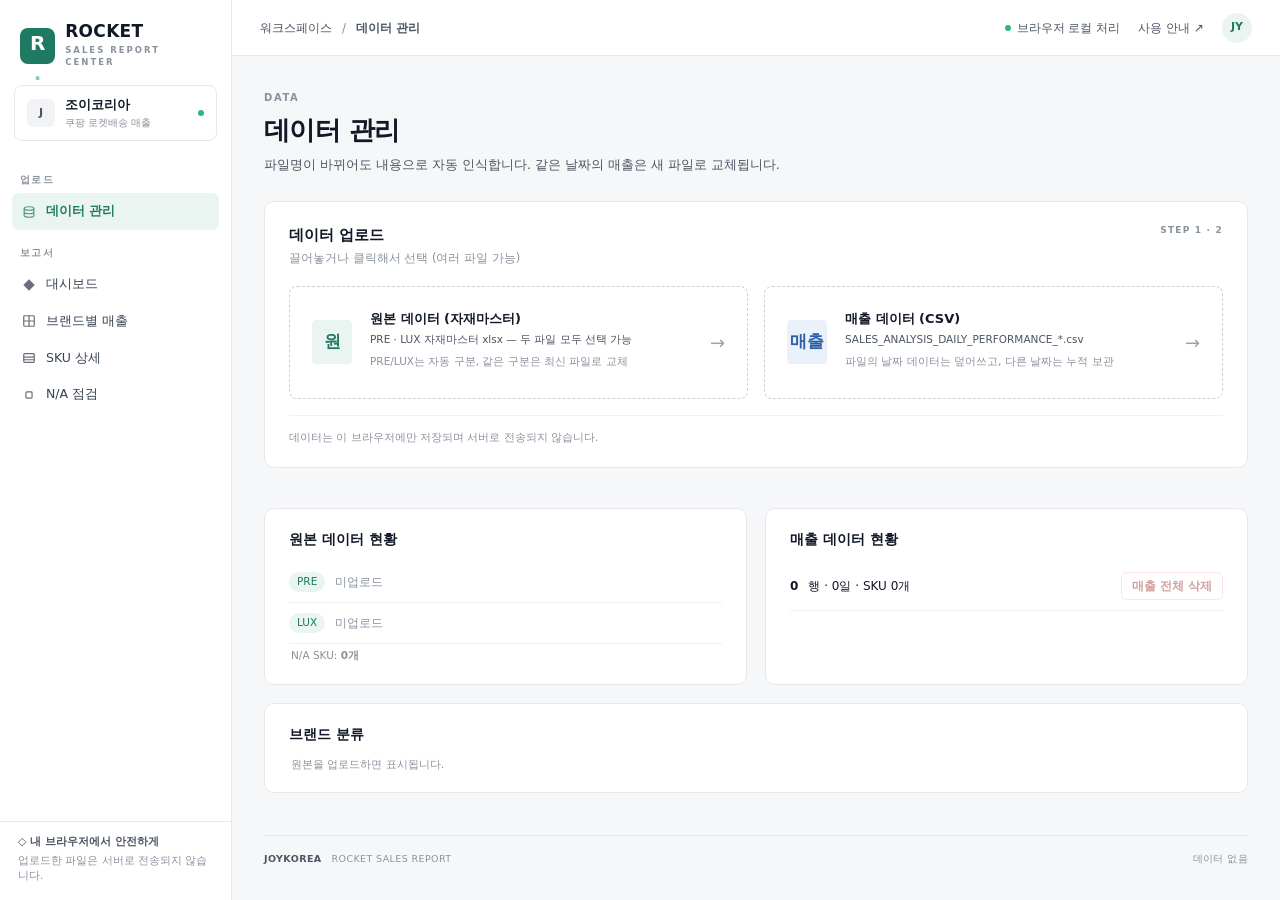
==== index.html @ ce4f95ae "브랜드별 매출을 PRE/LUX 구분별로 묶어 표시, 엑셀 다운로드 오류 수정 - PRE 프리미엄 합계 → 프리미엄 브랜드 → LUX 럭셔리 합계 → 럭셔리 브랜드 → 미분류(N/A" ====
<!DOCTYPE html>
<html lang="ko">
<head>
<meta charset="utf-8">
<meta name="viewport" content="width=device-width, initial-scale=1">
<title>쿠팡 로켓배송 매출 리포트</title>
<style>

  :root {
    --bg: #F6F7F8; --panel: #FFFFFF; --line: #E6E8EB; --line2: #EEF0F2; --text: #111827; --sub: #4B5563; --muted: #8A929E;
    --teal: #1F7A63; --teal2: #2E8B6E; --teal-bg: #EAF4F0; --teal-line: #CFE5DC; --navy: #1F2937;
    --up: #E03131; --down: #1C64F2; --warn-bg: #FFF8E6; --warn-line: #F3DFA8; --warn-text: #8A6100;
    --ok-bg: #F0F8F3; --ok-line: #CFE8D8; --ok-text: #2F6B47; --err-bg: #FFF4F4; --err-line: #F2C9C9; --err-text: #9B2C2C;
    --cost: #A9C1E8;
  }
  * { box-sizing: border-box; }
  html, body { margin: 0; height: 100%; }
  body { background: var(--bg); color: var(--text); font: 13px/1.5 "Pretendard", "Malgun Gothic", "맑은 고딕", "Apple SD Gothic Neo", system-ui, sans-serif; }
  button, input, select { font: inherit; color: inherit; }
  button { cursor: pointer; }
  .app { display: grid; grid-template-columns: 232px minmax(0, 1fr); height: 100vh; }

  /* sidebar */
  aside { background: #fff; border-right: 1px solid var(--line); display: flex; flex-direction: column; min-height: 0; }
  .logo { display: flex; align-items: center; gap: 10px; padding: 22px 20px 16px; }
  .logo .mark { width: 36px; height: 36px; border-radius: 8px; background: var(--teal); color: #fff; font-weight: 800; font-size: 20px; display: grid; place-items: center; }
  .logo .mark i { font-style: normal; color: #7FD1B5; }
  .logo b { display: block; font-size: 17px; font-weight: 800; letter-spacing: .3px; line-height: 1.1; }
  .logo small { display: block; font-size: 8.5px; letter-spacing: 2px; color: var(--muted); font-weight: 700; margin-top: 3px; }
  .ws { margin: 0 14px 12px; border: 1px solid var(--line); border-radius: 8px; padding: 10px 12px; display: flex; align-items: center; gap: 10px; }
  .ws .av { width: 28px; height: 28px; border-radius: 6px; background: #F1F3F5; display: grid; place-items: center; font-size: 11px; font-weight: 700; color: var(--sub); }
  .ws b { display: block; font-size: 12.5px; }
  .ws small { display: block; font-size: 10px; color: var(--muted); }
  .ws .dot { width: 6px; height: 6px; border-radius: 50%; background: #2FB67C; margin-left: auto; }
  nav.menu { flex: 1; overflow-y: auto; padding: 4px 12px 12px; }
  .grp { font-size: 9.5px; letter-spacing: 1.4px; font-weight: 800; color: var(--muted); margin: 16px 8px 6px; }
  .mi { display: flex; align-items: center; gap: 10px; width: 100%; border: 0; background: none; padding: 9px 10px; border-radius: 7px; text-align: left; color: #374151; font-size: 12.5px; }
  .mi:hover { background: #F4F6F7; }
  .mi.on { background: var(--teal-bg); color: var(--teal); font-weight: 700; }
  .mi.on::after { content: '›'; margin-left: auto; font-size: 14px; }
  .mi svg { width: 14px; height: 14px; flex-shrink: 0; opacity: .75; }
  .side-foot { border-top: 1px solid var(--line); padding: 12px 18px 16px; font-size: 10.5px; color: var(--muted); }
  .side-foot b { display: block; color: var(--sub); font-size: 11px; margin-bottom: 2px; }

  /* main */
  .main { display: flex; flex-direction: column; min-width: 0; min-height: 0; }
  .topbar { height: 56px; flex-shrink: 0; background: #fff; border-bottom: 1px solid var(--line); display: flex; align-items: center; padding: 0 28px; gap: 10px; font-size: 12px; color: var(--sub); }
  .topbar .crumb span { color: var(--muted); margin: 0 10px; }
  .topbar .right { margin-left: auto; display: flex; align-items: center; gap: 18px; }
  .topbar .local::before { content: ''; display: inline-block; width: 6px; height: 6px; border-radius: 50%; background: #2FB67C; margin-right: 6px; vertical-align: middle; }
  .topbar .link { border: 0; background: none; color: var(--sub); font-size: 12px; padding: 0; }
  .topbar .me { width: 30px; height: 30px; border-radius: 50%; background: var(--teal-bg); color: var(--teal); font-weight: 800; font-size: 11px; display: grid; place-items: center; }
  .menu-btn { display: none; border: 1px solid var(--line); background: #fff; border-radius: 6px; padding: 4px 9px; }
  .scroll { flex: 1; overflow-y: auto; }
  .page { padding: 34px 32px 24px; max-width: 1640px; }
  .ph { display: flex; align-items: flex-end; gap: 16px; margin-bottom: 26px; flex-wrap: wrap; }
  .eyebrow { font-size: 10px; letter-spacing: 1.6px; font-weight: 800; color: var(--muted); }
  .ph h1 { margin: 6px 0 6px; font-size: 26px; letter-spacing: -.6px; }
  .ph p { margin: 0; color: var(--sub); font-size: 12.5px; }
  .ph .acts { margin-left: auto; display: flex; gap: 8px; }
  .btn { height: 36px; border-radius: 6px; padding: 0 16px; border: 1px solid var(--line); background: #fff; font-weight: 600; font-size: 12.5px; white-space: nowrap; }
  .btn:hover { background: #F7F8F9; }
  .btn.pri { background: var(--teal); border-color: var(--teal); color: #fff; }
  .btn.pri:hover { background: #196A55; }
  .btn.dark { background: var(--navy); border-color: var(--navy); color: #fff; }
  .btn.sm { height: 28px; padding: 0 10px; font-size: 11.5px; }
  .btn.red { color: var(--err-text); border-color: var(--err-line); }
  .btn:disabled { opacity: .45; cursor: default; }

  .card { background: var(--panel); border: 1px solid var(--line); border-radius: 10px; }
  .msg { border-radius: 8px; padding: 13px 16px; font-size: 12px; margin-bottom: 16px; border: 1px solid; }
  .msg.ok { background: var(--ok-bg); border-color: var(--ok-line); color: var(--ok-text); }
  .msg.warn { background: var(--warn-bg); border-color: var(--warn-line); color: var(--warn-text); }
  .msg.err { background: var(--err-bg); border-color: var(--err-line); color: var(--err-text); }

  .filters { padding: 18px 20px; display: flex; flex-wrap: wrap; align-items: flex-end; gap: 18px; margin-bottom: 18px; }
  .fld label { display: block; font-size: 11px; color: var(--sub); margin-bottom: 6px; }
  .fld input, .fld select { height: 36px; border: 1px solid var(--line); border-radius: 6px; padding: 0 10px; background: #fff; }
  .fld input[type=date] { width: 150px; }
  .fld select { min-width: 150px; }
  .fld input[type=number] { width: 90px; }
  .fld .range { display: flex; align-items: center; gap: 8px; color: var(--muted); }
  .filters .cmp { margin-left: auto; font-size: 11.5px; color: var(--teal); font-weight: 700; align-self: center; text-align: right; }
  .filters .cmp small { display: block; color: var(--muted); font-weight: 400; }
  .meta { display: flex; align-items: center; gap: 14px; font-size: 11px; color: var(--sub); margin: 0 2px 12px; flex-wrap: wrap; }
  .meta .dot::before { content: ''; display: inline-block; width: 6px; height: 6px; border-radius: 50%; background: var(--teal2); margin-right: 7px; vertical-align: middle; }
  .meta .r { margin-left: auto; color: var(--muted); }
  .meta .r b { color: var(--text); }

  .kpis { display: grid; grid-template-columns: repeat(4, minmax(0, 1fr)); gap: 16px; margin-bottom: 18px; }
  .kpi { padding: 20px 20px 18px; position: relative; overflow: hidden; }
  .kpi.hl { border-top: 3px solid var(--teal); padding-top: 18px; }
  .kpi .t { font-size: 11.5px; color: var(--sub); display: flex; }
  .kpi .t i { margin-left: auto; font-style: normal; color: #B4BAC2; font-size: 13px; }
  .kpi .v { font-size: 30px; font-weight: 800; letter-spacing: -.8px; margin: 12px 0 10px; white-space: nowrap; }
  .kpi .v small { font-size: 10px; color: var(--muted); font-weight: 600; margin-left: 4px; letter-spacing: 0; }
  .kpi .s { font-size: 11px; color: var(--muted); }
  .kpi .s b { color: var(--teal); }
  .up { color: var(--up) !important; } .down { color: var(--down) !important; }

  .row2 { display: grid; grid-template-columns: minmax(0, 2.6fr) minmax(280px, 1fr); gap: 18px; margin-bottom: 18px; }
  .ch { padding: 22px 24px 16px; min-width: 0; }
  .ch h3, .tc h3 { margin: 0; font-size: 15px; }
  .ch .d, .tc .d { margin: 4px 0 0; font-size: 11.5px; color: var(--muted); }
  .ch .hd { display: flex; align-items: flex-start; }
  .legend { margin-left: auto; display: flex; gap: 14px; font-size: 10.5px; color: var(--sub); }
  .legend span::before { content: ''; display: inline-block; width: 8px; height: 8px; border-radius: 2px; margin-right: 5px; vertical-align: middle; background: var(--c); }
  .chart { display: flex; margin-top: 16px; }
  .chart .yax { flex-shrink: 0; }
  .chart .sc { overflow-x: auto; flex: 1; }
  .chart .foot { font-size: 10.5px; color: var(--muted); margin-top: 6px; }
  .ops { padding: 22px 24px; }
  .ops .it { display: flex; align-items: baseline; padding: 15px 0; border-bottom: 1px solid var(--line2); font-size: 11.5px; color: var(--sub); }
  .ops .it:last-child { border-bottom: 0; }
  .ops .it b { margin-left: auto; font-size: 15px; color: var(--text); }
  .ops .it small { color: var(--muted); font-size: 10px; margin-left: 4px; }

  .tc { padding: 0; margin-bottom: 18px; }
  .ins { padding: 20px 24px 10px; margin-bottom: 18px; }
  .ins h3 { margin: 0; font-size: 15px; }
  .ins .d { margin: 4px 0 8px; font-size: 11.5px; color: var(--muted); }
  .ins ul { list-style: none; margin: 0; padding: 0; }
  .ins li { display: flex; gap: 12px; align-items: baseline; padding: 9px 0; border-bottom: 1px solid var(--line2); font-size: 12.5px; color: var(--sub); line-height: 1.6; }
  .ins li:last-child { border-bottom: 0; }
  .ins li > i { flex: 0 0 74px; font-style: normal; font-size: 10.5px; font-weight: 700; color: var(--teal); background: var(--teal-bg); border-radius: 4px; padding: 2px 0; text-align: center; }
  .ins li b { color: var(--text); }
  .tc .th { display: flex; align-items: flex-end; gap: 14px; padding: 22px 24px 16px; flex-wrap: wrap; }
  .tc .tools { margin-left: auto; display: flex; align-items: center; gap: 12px; font-size: 11.5px; color: var(--sub); }
  .tc .tools input[type=search] { height: 34px; border: 1px solid var(--line); border-radius: 6px; padding: 0 10px; width: 220px; }
  .tc .tools label { display: flex; align-items: center; gap: 6px; cursor: pointer; }
  .tw { overflow: auto; max-height: 640px; border-top: 1px solid var(--line); }
  table.t { border-collapse: separate; border-spacing: 0; width: 100%; font-size: 11.5px; white-space: nowrap; }
  table.t th { position: sticky; top: 0; z-index: 2; background: #FAFBFB; color: var(--sub); font-weight: 600; text-align: right; padding: 12px 14px; border-bottom: 1px solid var(--line); }
  table.t thead tr.s2 th { top: var(--h1, 41px); font-weight: 400; font-size: 10.5px; color: var(--muted); padding-top: 4px; padding-bottom: 8px; }
  table.t th.l, table.t td.l { text-align: left; }
  table.t th.c, table.t td.c { text-align: center; }
  table.t th.so { cursor: pointer; user-select: none; }
  table.t th.so:hover { color: var(--text); }
  table.t th .ar { color: var(--teal); margin-left: 3px; }
  table.t td { padding: 11px 14px; border-bottom: 1px solid var(--line2); text-align: right; color: #2B323B; }
  table.t td.l { max-width: 380px; overflow: hidden; text-overflow: ellipsis; }
  table.t td.k { font-weight: 600; color: var(--text); }
  table.t td.pv { color: var(--muted); }
  table.t td.ro { color: var(--teal); font-weight: 700; }
  table.t td.em { font-weight: 700; color: var(--text); }
  table.t th.fc, table.t td.fc { position: sticky; left: 0; z-index: 1; background: #fff; border-right: 1px solid var(--line2); }
  table.t th.fc { z-index: 3; background: #FAFBFB; }
  table.t tr.sum td { background: #F3F8F6; font-weight: 700; color: var(--text); border-bottom: 1px solid var(--line); }
  table.t tr.sum td.fc { background: #F3F8F6; }
  table.t tbody tr:not(.sum):hover td { background: #FAFBFB; }
  table.t tr.xs td { background: #F7F8F9; font-weight: 700; }
  table.t td.r1 { background: #FFFBEC !important; } table.t td.r2 { background: #F0F8EC !important; }
  .pg { display: flex; align-items: center; padding: 14px 24px; font-size: 11px; color: var(--muted); gap: 8px; }
  .pg .r { margin-left: auto; display: flex; gap: 8px; align-items: center; }
  .note { font-size: 10.5px; color: var(--muted); margin: 4px 2px 0; }
  .empty-row { padding: 50px; text-align: center; color: var(--muted); }

  /* 업로드 */
  .conn { padding: 22px 24px; margin-bottom: 40px; }
  .conn .hd { display: flex; align-items: flex-start; }
  .conn .hd .steps { margin-left: auto; font-size: 9px; letter-spacing: 1.2px; color: var(--muted); font-weight: 700; }
  .drops { display: grid; grid-template-columns: repeat(2, minmax(0, 1fr)); gap: 16px; margin: 18px 0 16px; }
  .drop { border: 1px dashed #CBD1D7; border-radius: 8px; padding: 22px 22px; display: flex; align-items: center; gap: 18px; cursor: pointer; background: #fff; transition: .15s; }
  .drop:hover, .drop.over { border-color: var(--teal2); background: #FAFDFC; }
  .drop .x { width: 40px; height: 44px; border-radius: 4px; display: grid; place-items: center; font-weight: 800; font-size: 17px; background: #EAF1FB; color: #2F5FA8; flex-shrink: 0; }
  .drop.p .x { background: var(--teal-bg); color: var(--teal); }
  .drop b { display: block; font-size: 13px; margin-bottom: 4px; }
  .drop small { display: block; font-size: 10.5px; color: var(--sub); }
  .drop small + small { color: var(--muted); margin-top: 6px; }
  .drop .ar { margin-left: auto; color: #9AA3AD; font-size: 18px; }
  .drop .st { font-size: 10.5px; color: var(--teal); font-weight: 700; margin-top: 6px; }
  .conn .ft { display: flex; border-top: 1px solid var(--line2); padding-top: 14px; font-size: 10.5px; color: var(--muted); }
  .conn .ft a { margin-left: auto; color: var(--teal); font-weight: 700; text-decoration: none; cursor: pointer; }
  .hero { text-align: center; padding: 30px 0 60px; }
  .hero .ic { width: 54px; height: 54px; border-radius: 10px; background: var(--teal-bg); display: grid; place-items: center; margin: 0 auto 22px; color: var(--teal); }
  .hero h2 { font-size: 19px; margin: 0 0 14px; letter-spacing: -.4px; }
  .hero p { color: var(--sub); font-size: 12px; margin: 0 0 22px; line-height: 1.8; }
  .hero .chk { display: flex; justify-content: center; gap: 24px; font-size: 10.5px; color: var(--sub); }
  .hero .chk span::before { content: '✓ '; color: var(--teal); }
  .grid2 { display: grid; grid-template-columns: repeat(2, minmax(0, 1fr)); gap: 18px; }
  .box { padding: 20px 24px; margin-bottom: 18px; }
  .box h3 { margin: 0 0 12px; font-size: 14px; }
  table.p { width: 100%; border-collapse: collapse; font-size: 12px; }
  table.p th, table.p td { padding: 9px 6px; border-bottom: 1px solid var(--line2); text-align: left; }
  table.p th { color: var(--sub); font-weight: 600; font-size: 11px; }
  table.p td.r, table.p th.r { text-align: right; }
  table.p input { width: 100%; height: 30px; border: 1px solid var(--line); border-radius: 5px; padding: 0 8px; }
  .chip { display: inline-block; font-size: 11px; padding: 3px 9px; border-radius: 12px; background: #F1F3F5; color: var(--sub); margin: 0 6px 6px 0; }
  .loglist { display: flex; flex-direction: column; gap: 6px; }
  .loglist div { font-size: 11.5px; padding: 8px 12px; border-radius: 6px; background: #F7F8F9; }
  .loglist div.e { background: var(--err-bg); color: var(--err-text); }

  footer.f { display: flex; padding: 16px 32px 26px; font-size: 9.5px; color: var(--muted); letter-spacing: .4px; border-top: 1px solid var(--line); margin: 0 32px; padding-left: 0; padding-right: 0; }
  footer.f b { color: var(--sub); margin-right: 10px; }
  footer.f span:last-child { margin-left: auto; }

  .ov { position: fixed; inset: 0; background: rgba(17, 24, 39, .32); display: none; align-items: center; justify-content: center; z-index: 50; }
  .ov.on { display: flex; }
  .ov .bx { background: #fff; border-radius: 10px; padding: 22px 26px; width: 380px; box-shadow: 0 12px 40px rgba(0,0,0,.18); }
  .ov .bx b { display: block; margin-bottom: 4px; }
  .ov .bx small { color: var(--muted); display: block; margin-bottom: 14px; min-height: 18px; }
  .bar { height: 6px; background: #EEF0F2; border-radius: 3px; overflow: hidden; }
  .bar i { display: block; height: 100%; width: 0; background: var(--teal); transition: width .2s; }
  .modal .bx { width: 560px; max-width: calc(100vw - 32px); }
  .modal .bx ul { margin: 8px 0 18px; padding-left: 18px; color: var(--sub); line-height: 1.8; font-size: 12px; }

  @media (max-width: 1100px) { .kpis { grid-template-columns: repeat(2, minmax(0, 1fr)); } .row2 { grid-template-columns: 1fr; } }
  @media (max-width: 860px) {
    .app { grid-template-columns: 1fr; }
    aside { position: fixed; inset: 0 auto 0 0; width: 250px; z-index: 40; transform: translateX(-100%); transition: transform .2s; box-shadow: 0 0 30px rgba(0,0,0,.15); }
    aside.open { transform: none; }
    .menu-btn { display: inline-block; }
    .page { padding: 22px 16px; }
    .drops, .grid2 { grid-template-columns: 1fr; }
    .topbar { padding: 0 16px; }
    footer.f { margin: 0 16px; }
  }

  .badge { margin-left: auto; background: var(--err-text); color: #fff; border-radius: 10px; font-size: 10px; padding: 1px 7px; font-weight: 700; }
  .mi.on .badge { margin-left: 6px; }
  .mi.on::after { content: none; }
  .pill { display: inline-block; font-size: 10.5px; padding: 2px 8px; border-radius: 10px; background: #F1F3F5; color: var(--sub); }
  .pill.na { background: var(--err-bg); color: var(--err-text); border: 1px solid var(--err-line); font-weight: 700; }
  .pill.ok { background: var(--teal-bg); color: var(--teal); }
  .pill.stop { background: #F1F3F5; color: #8A929E; }
  table.t td.na, table.t td.l.na { color: var(--err-text); font-weight: 700; }
  table.t tr.ch td.l { padding-left: 34px; color: var(--sub); }
  table.t tr.gtot td { background: #F7FAF9; font-weight: 700; }
  table.t tr.sum td { border-top: 1px solid var(--teal-line); }
  table.t tr.gtot td.fc { background: #F7FAF9; }
  table.t tr.narow td { background: #FFF4F4; }
  table.t tr.narow td.fc { background: #FFF4F4; }
  .banner { display:flex; align-items:center; gap:14px; }
  .banner .btn { margin-left:auto; }
  .bars { display:flex; flex-direction:column; gap:9px; margin-top:16px; }
  .bars .b { display:grid; grid-template-columns: 112px 1fr 92px; align-items:center; gap:10px; font-size:11.5px; color:var(--sub); }
  .bars .b .n { overflow:hidden; text-overflow:ellipsis; white-space:nowrap; }
  .bars .b .tr { height:14px; background:#F1F3F5; border-radius:3px; overflow:hidden; }
  .bars .b .tr i { display:block; height:100%; background:var(--teal2); border-radius:3px; }
  .bars .b.na .tr i { background: var(--up); }
  .bars .b .v { text-align:right; color:var(--text); font-weight:600; }
  .seg { display:inline-flex; border:1px solid var(--line); border-radius:6px; overflow:hidden; }
  .seg button { border:0; background:#fff; height:34px; padding:0 14px; font-size:12px; }
  .seg button.on { background:var(--teal); color:#fff; font-weight:700; }
  .fl { display:flex; align-items:center; gap:10px; padding:10px 0; border-bottom:1px solid var(--line2); font-size:12px; }
  .fl:last-child { border-bottom:0; }
  .fl .sp { margin-left:auto; display:flex; gap:8px; align-items:center; color: var(--muted); font-size:11px; }
  svg text { font-family: inherit; }
</style>
</head>
<body>
<div class="app">
  <aside id="side">
    <div class="logo"><div class="mark">R<i>.</i></div><div><b>ROCKET</b><small>SALES REPORT CENTER</small></div></div>
    <div class="ws"><div class="av">J</div><div><b>조이코리아</b><small>쿠팡 로켓배송 매출</small></div><span class="dot"></span></div>
    <nav class="menu" id="menu"></nav>
    <div class="side-foot"><b>◇ 내 브라우저에서 안전하게</b>업로드한 파일은 서버로 전송되지 않습니다.</div>
  </aside>
  <div class="main">
    <div class="topbar">
      <button class="menu-btn" id="menuBtn">☰</button>
      <div class="crumb">워크스페이스<span>/</span><b id="crumb">대시보드</b></div>
      <div class="right"><span class="local">브라우저 로컬 처리</span><button class="link" id="helpBtn">사용 안내 ↗</button><div class="me">JY</div></div>
    </div>
    <div class="scroll" id="scroll">
      <div class="page" id="page"></div>
      <footer class="f"><span><b>JOYKOREA</b>ROCKET SALES REPORT</span><span id="foot">데이터 없음</span></footer>
    </div>
  </div>
</div>
<input type="file" id="fileSales" multiple accept=".csv,.tsv,.txt,.xlsx,.xlsm" hidden>
<input type="file" id="fileMaster" multiple accept=".xlsx,.xlsm" hidden>
<div class="ov" id="ov"><div class="bx"><b id="ovT">작업 중…</b><small id="ovS"></small><div class="bar"><i id="ovB"></i></div></div></div>
<div class="ov modal" id="help"><div class="bx">
  <b style="font-size:15px">사용 안내</b>
  <ul>
    <li><b>매출 데이터</b>: 쿠팡 SALES_ANALYSIS_DAILY_PERFORMANCE CSV를 올립니다. 파일명은 상관없고, 파일에 있는 날짜의 기존 데이터는 새 파일로 교체됩니다(여러 날짜 누적).</li>
    <li><b>원본 데이터(자재마스터)</b>: PRE(일반)·LUX 두 파일을 올립니다. 파일명이 달라도 내용으로 PRE/LUX를 자동 구분하고, 같은 구분의 파일을 다시 올리면 최신 파일로 교체됩니다.</li>
    <li>매출의 SKU ID를 원본의 SKU ID와 매칭해 브랜드를 붙입니다. 원본에 없는 SKU는 <b>N/A</b>로 표기되며 <b>N/A 점검</b> 메뉴와 대시보드 상단 경고에 계속 표시됩니다. 최신 원본을 올리면 자동으로 해소됩니다.</li>
    <li><b>브랜드 분류</b>(데이터 관리)에서 원본 브랜드마다 <b>대분류</b>(보고서 브랜드명)와 <b>하위 그룹</b>을 정하고 <b>적용</b>을 누르면 모든 탭에 반영됩니다. 하위 그룹을 비우면 대분류로만 분류됩니다.</li>
    <li>데이터는 이 PC의 브라우저(IndexedDB)에만 저장됩니다.</li>
  </ul>
  <div style="text-align:right"><button class="btn" id="helpClose">닫기</button></div>
</div></div>

<script>/*! xlsx.js (C) 2013-present SheetJS -- http://sheetjs.com */
var DO_NOT_EXPORT_CODEPAGE=true;var cptable={version:"1.15.0"};cptable[437]=function(){var e="\0\b\t\n\x0B\f\r !\"#$%&'()*+,-./0123456789:;<=>?@ABCDEFGHIJKLMNOPQRSTUVWXYZ[\\]^_`abcdefghijklmnopqrstuvwxyz{|}~ÇüéâäàåçêëèïîìÄÅÉæÆôöòûùÿÖÜ¢£¥₧ƒáíóúñÑªº¿⌐¬½¼¡«»░▒▓│┤╡╢╖╕╣║╗╝╜╛┐└┴┬├─┼╞╟╚╔╩╦╠═╬╧╨╤╥╙╘╒╓╫╪┘┌█▄▌▐▀αßΓπΣσµτΦΘΩδ∞φε∩≡±≥≤⌠⌡÷≈°∙·√ⁿ²■ ",r=[],t={};for(var a=0;a!=e.length;++a){if(e.charCodeAt(a)!==65533)t[e.charAt(a)]=a;r[a]=e.charAt(a)}return{enc:t,dec:r}}();cptable[620]=function(){var e="\0\b\t\n\x0B\f\r !\"#$%&'()*+,-./0123456789:;<=>?@ABCDEFGHIJKLMNOPQRSTUVWXYZ[\\]^_`abcdefghijklmnopqrstuvwxyz{|}~ÇüéâäàąçêëèïîćÄĄĘęłôöĆûùŚÖÜ¢Ł¥śƒŹŻóÓńŃźż¿⌐¬½¼¡«»░▒▓│┤╡╢╖╕╣║╗╝╜╛┐└┴┬├─┼╞╟╚╔╩╦╠═╬╧╨╤╥╙╘╒╓╫╪┘┌█▄▌▐▀αßΓπΣσµτΦΘΩδ∞φε∩≡±≥≤⌠⌡÷≈°∙·√ⁿ²■ ",r=[],t={};for(var a=0;a!=e.length;++a){if(e.charCodeAt(a)!==65533)t[e.charAt(a)]=a;r[a]=e.charAt(a)}return{enc:t,dec:r}}();cptable[737]=function(){var e="\0\b\t\n\x0B\f\r !\"#$%&'()*+,-./0123456789:;<=>?@ABCDEFGHIJKLMNOPQRSTUVWXYZ[\\]^_`abcdefghijklmnopqrstuvwxyz{|}~ΑΒΓΔΕΖΗΘΙΚΛΜΝΞΟΠΡΣΤΥΦΧΨΩαβγδεζηθικλμνξοπρσςτυφχψ░▒▓│┤╡╢╖╕╣║╗╝╜╛┐└┴┬├─┼╞╟╚╔╩╦╠═╬╧╨╤╥╙╘╒╓╫╪┘┌█▄▌▐▀ωάέήϊίόύϋώΆΈΉΊΌΎΏ±≥≤ΪΫ÷≈°∙·√ⁿ²■ ",r=[],t={};for(var a=0;a!=e.length;++a){if(e.charCodeAt(a)!==65533)t[e.charAt(a)]=a;r[a]=e.charAt(a)}return{enc:t,dec:r}}();cptable[850]=function(){var e="\0\b\t\n\x0B\f\r !\"#$%&'()*+,-./0123456789:;<=>?@ABCDEFGHIJKLMNOPQRSTUVWXYZ[\\]^_`abcdefghijklmnopqrstuvwxyz{|}~ÇüéâäàåçêëèïîìÄÅÉæÆôöòûùÿÖÜø£Ø×ƒáíóúñÑªº¿®¬½¼¡«»░▒▓│┤ÁÂÀ©╣║╗╝¢¥┐└┴┬├─┼ãÃ╚╔╩╦╠═╬¤ðÐÊËÈıÍÎÏ┘┌█▄¦Ì▀ÓßÔÒõÕµþÞÚÛÙýÝ¯´­±‗¾¶§÷¸°¨·¹³²■ ",r=[],t={};for(var a=0;a!=e.length;++a){if(e.charCodeAt(a)!==65533)t[e.charAt(a)]=a;r[a]=e.charAt(a)}return{enc:t,dec:r}}();cptable[852]=function(){var e="\0\b\t\n\x0B\f\r !\"#$%&'()*+,-./0123456789:;<=>?@ABCDEFGHIJKLMNOPQRSTUVWXYZ[\\]^_`abcdefghijklmnopqrstuvwxyz{|}~ÇüéâäůćçłëŐőîŹÄĆÉĹĺôöĽľŚśÖÜŤťŁ×čáíóúĄąŽžĘę¬źČş«»░▒▓│┤ÁÂĚŞ╣║╗╝Żż┐└┴┬├─┼Ăă╚╔╩╦╠═╬¤đĐĎËďŇÍÎě┘┌█▄ŢŮ▀ÓßÔŃńňŠšŔÚŕŰýÝţ´­˝˛ˇ˘§÷¸°¨˙űŘř■ ",r=[],t={};for(var a=0;a!=e.length;++a){if(e.charCodeAt(a)!==65533)t[e.charAt(a)]=a;r[a]=e.charAt(a)}return{enc:t,dec:r}}();cptable[857]=function(){var e="\0\b\t\n\x0B\f\r !\"#$%&'()*+,-./0123456789:;<=>?@ABCDEFGHIJKLMNOPQRSTUVWXYZ[\\]^_`abcdefghijklmnopqrstuvwxyz{|}~ÇüéâäàåçêëèïîıÄÅÉæÆôöòûùİÖÜø£ØŞşáíóúñÑĞğ¿®¬½¼¡«»░▒▓│┤ÁÂÀ©╣║╗╝¢¥┐└┴┬├─┼ãÃ╚╔╩╦╠═╬¤ºªÊËÈ�ÍÎÏ┘┌█▄¦Ì▀ÓßÔÒõÕµ�×ÚÛÙìÿ¯´­±�¾¶§÷¸°¨·¹³²■ ",r=[],t={};for(var a=0;a!=e.length;++a){if(e.charCodeAt(a)!==65533)t[e.charAt(a)]=a;r[a]=e.charAt(a)}return{enc:t,dec:r}}();cptable[861]=function(){var e="\0\b\t\n\x0B\f\r !\"#$%&'()*+,-./0123456789:;<=>?@ABCDEFGHIJKLMNOPQRSTUVWXYZ[\\]^_`abcdefghijklmnopqrstuvwxyz{|}~ÇüéâäàåçêëèÐðÞÄÅÉæÆôöþûÝýÖÜø£Ø₧ƒáíóúÁÍÓÚ¿⌐¬½¼¡«»░▒▓│┤╡╢╖╕╣║╗╝╜╛┐└┴┬├─┼╞╟╚╔╩╦╠═╬╧╨╤╥╙╘╒╓╫╪┘┌█▄▌▐▀αßΓπΣσµτΦΘΩδ∞φε∩≡±≥≤⌠⌡÷≈°∙·√ⁿ²■ ",r=[],t={};for(var a=0;a!=e.length;++a){if(e.charCodeAt(a)!==65533)t[e.charAt(a)]=a;r[a]=e.charAt(a)}return{enc:t,dec:r}}();cptable[865]=function(){var e="\0\b\t\n\x0B\f\r !\"#$%&'()*+,-./0123456789:;<=>?@ABCDEFGHIJKLMNOPQRSTUVWXYZ[\\]^_`abcdefghijklmnopqrstuvwxyz{|}~ÇüéâäàåçêëèïîìÄÅÉæÆôöòûùÿÖÜø£Ø₧ƒáíóúñÑªº¿⌐¬½¼¡«¤░▒▓│┤╡╢╖╕╣║╗╝╜╛┐└┴┬├─┼╞╟╚╔╩╦╠═╬╧╨╤╥╙╘╒╓╫╪┘┌█▄▌▐▀αßΓπΣσµτΦΘΩδ∞φε∩≡±≥≤⌠⌡÷≈°∙·√ⁿ²■ ",r=[],t={};for(var a=0;a!=e.length;++a){if(e.charCodeAt(a)!==65533)t[e.charAt(a)]=a;r[a]=e.charAt(a)}return{enc:t,dec:r}}();cptable[866]=function(){var e="\0\b\t\n\x0B\f\r !\"#$%&'()*+,-./0123456789:;<=>?@ABCDEFGHIJKLMNOPQRSTUVWXYZ[\\]^_`abcdefghijklmnopqrstuvwxyz{|}~АБВГДЕЖЗИЙКЛМНОПРСТУФХЦЧШЩЪЫЬЭЮЯабвгдежзийклмноп░▒▓│┤╡╢╖╕╣║╗╝╜╛┐└┴┬├─┼╞╟╚╔╩╦╠═╬╧╨╤╥╙╘╒╓╫╪┘┌█▄▌▐▀рстуфхцчшщъыьэюяЁёЄєЇїЎў°∙·√№¤■ ",r=[],t={};for(var a=0;a!=e.length;++a){if(e.charCodeAt(a)!==65533)t[e.charAt(a)]=a;r[a]=e.charAt(a)}return{enc:t,dec:r}}();cptable[874]=function(){var e="\0\b\t\n\x0B\f\r !\"#$%&'()*+,-./0123456789:;<=>?@ABCDEFGHIJKLMNOPQRSTUVWXYZ[\\]^_`abcdefghijklmnopqrstuvwxyz{|}~€����…�����������‘’“”•–—�������� กขฃคฅฆงจฉชซฌญฎฏฐฑฒณดตถทธนบปผฝพฟภมยรฤลฦวศษสหฬอฮฯะัาำิีึืฺุู����฿เแโใไๅๆ็่้๊๋์ํ๎๏๐๑๒๓๔๕๖๗๘๙๚๛����",r=[],t={};for(var a=0;a!=e.length;++a){if(e.charCodeAt(a)!==65533)t[e.charAt(a)]=a;r[a]=e.charAt(a)}return{enc:t,dec:r}}();cptable[895]=function(){var e="\0\b\t\n\x0B\f\r !\"#$%&'()*+,-./0123456789:;<=>?@ABCDEFGHIJKLMNOPQRSTUVWXYZ[\\]^_`abcdefghijklmnopqrstuvwxyz{|}~ČüéďäĎŤčěĚĹÍľǪÄÁÉžŽôöÓůÚýÖÜŠĽÝŘťáíóúňŇŮÔšřŕŔ¼§«»░▒▓│┤╡╢╖╕╣║╗╝╜╛┐└┴┬├─┼╞╟╚╔╩╦╠═╬╧╨╤╥╙╘╒╓╫╪┘┌█▄▌▐▀αßΓπΣσµτΦΘΩδ∞φε∩≡±≥≤⌠⌡÷≈°∙·√ⁿ²■ ",r=[],t={};for(var a=0;a!=e.length;++a){if(e.charCodeAt(a)!==65533)t[e.charAt(a)]=a;r[a]=e.charAt(a)}return{enc:t,dec:r}}();cptable[932]=function(){var e=[],r={},t=[],a;t[0]="\0\b\t\n\x0B\f\r !\"#$%&'()*+,-./0123456789:;<=>?@ABCDEFGHIJKLMNOPQRSTUVWXYZ[\\]^_`abcdefghijklmnopqrstuvwxyz{|}~���������������������������������｡｢｣､･ｦｧｨｩｪｫｬｭｮｯｰｱｲｳｴｵｶｷｸｹｺｻｼｽｾｿﾀﾁﾂﾃﾄﾅﾆﾇﾈﾉﾊﾋﾌﾍﾎﾏﾐﾑﾒﾓﾔﾕﾖﾗﾘﾙﾚﾛﾜﾝﾞﾟ��������������������������������".split("");for(a=0;a!=t[0].length;++a)if(t[0][a].charCodeAt(0)!==65533){r[t[0][a]]=0+a;e[0+a]=t[0][a]}t[129]="����������������������������������������������������������������　、。，．・：；？！゛゜´｀¨＾￣＿ヽヾゝゞ〃仝々〆〇ー―‐／＼～∥｜…‥‘’“”（）〔〕［］｛｝〈〉《》「」『』【】＋－±×�÷＝≠＜＞≦≧∞∴♂♀°′″℃￥＄￠￡％＃＆＊＠§☆★○●◎◇◆□■△▲▽▼※〒→←↑↓〓�����������∈∋⊆⊇⊂⊃∪∩��������∧∨￢⇒⇔∀∃�����������∠⊥⌒∂∇≡≒≪≫√∽∝∵∫∬�������Å‰♯♭♪†‡¶����◯���".split("");for(a=0;a!=t[129].length;++a)if(t[129][a].charCodeAt(0)!==65533){r[t[129][a]]=33024+a;e[33024+a]=t[129][a]}t[130]="�������������������������������������������������������������������������������０１２３４５６７８９�������ＡＢＣＤＥＦＧＨＩＪＫＬＭＮＯＰＱＲＳＴＵＶＷＸＹＺ�������ａｂｃｄｅｆｇｈｉｊｋｌｍｎｏｐｑｒｓｔｕｖｗｘｙｚ����ぁあぃいぅうぇえぉおかがきぎくぐけげこごさざしじすずせぜそぞただちぢっつづてでとどなにぬねのはばぱひびぴふぶぷへべぺほぼぽまみむめもゃやゅゆょよらりるれろゎわゐゑをん��������������".split("");for(a=0;a!=t[130].length;++a)if(t[130][a].charCodeAt(0)!==65533){r[t[130][a]]=33280+a;e[33280+a]=t[130][a]}t[131]="����������������������������������������������������������������ァアィイゥウェエォオカガキギクグケゲコゴサザシジスズセゼソゾタダチヂッツヅテデトドナニヌネノハバパヒビピフブプヘベペホボポマミ�ムメモャヤュユョヨラリルレロヮワヰヱヲンヴヵヶ��������ΑΒΓΔΕΖΗΘΙΚΛΜΝΞΟΠΡΣΤΥΦΧΨΩ��������αβγδεζηθικλμνξοπρστυφχψω�����������������������������������������".split("");for(a=0;a!=t[131].length;++a)if(t[131][a].charCodeAt(0)!==65533){r[t[131][a]]=33536+a;e[33536+a]=t[131][a]}t[132]="����������������������������������������������������������������АБВГДЕЁЖЗИЙКЛМНОПРСТУФХЦЧШЩЪЫЬЭЮЯ���������������абвгдеёжзийклмн�опрстуфхцчшщъыьэюя�������������─│┌┐┘└├┬┤┴┼━┃┏┓┛┗┣┳┫┻╋┠┯┨┷┿┝┰┥┸╂�����������������������������������������������������������������".split("");for(a=0;a!=t[132].length;++a)if(t[132][a].charCodeAt(0)!==65533){r[t[132][a]]=33792+a;e[33792+a]=t[132][a]}t[135]="����������������������������������������������������������������①②③④⑤⑥⑦⑧⑨⑩⑪⑫⑬⑭⑮⑯⑰⑱⑲⑳ⅠⅡⅢⅣⅤⅥⅦⅧⅨⅩ�㍉㌔㌢㍍㌘㌧㌃㌶㍑㍗㌍㌦㌣㌫㍊㌻㎜㎝㎞㎎㎏㏄㎡��������㍻�〝〟№㏍℡㊤㊥㊦㊧㊨㈱㈲㈹㍾㍽㍼≒≡∫∮∑√⊥∠∟⊿∵∩∪���������������������������������������������������������������������������������������������������".split("");for(a=0;a!=t[135].length;++a)if(t[135][a].charCodeAt(0)!==65533){r[t[135][a]]=34560+a;e[34560+a]=t[135][a]}t[136]="���������������������������������������������������������������������������������������������������������������������������������������������������������������亜唖娃阿哀愛挨姶逢葵茜穐悪握渥旭葦芦鯵梓圧斡扱宛姐虻飴絢綾鮎或粟袷安庵按暗案闇鞍杏以伊位依偉囲夷委威尉惟意慰易椅為畏異移維緯胃萎衣謂違遺医井亥域育郁磯一壱溢逸稲茨芋鰯允印咽員因姻引飲淫胤蔭���".split("");for(a=0;a!=t[136].length;++a)if(t[136][a].charCodeAt(0)!==65533){r[t[136][a]]=34816+a;e[34816+a]=t[136][a]}t[137]="����������������������������������������������������������������院陰隠韻吋右宇烏羽迂雨卯鵜窺丑碓臼渦嘘唄欝蔚鰻姥厩浦瓜閏噂云運雲荏餌叡営嬰影映曳栄永泳洩瑛盈穎頴英衛詠鋭液疫益駅悦謁越閲榎厭円�園堰奄宴延怨掩援沿演炎焔煙燕猿縁艶苑薗遠鉛鴛塩於汚甥凹央奥往応押旺横欧殴王翁襖鴬鴎黄岡沖荻億屋憶臆桶牡乙俺卸恩温穏音下化仮何伽価佳加可嘉夏嫁家寡科暇果架歌河火珂禍禾稼箇花苛茄荷華菓蝦課嘩貨迦過霞蚊俄峨我牙画臥芽蛾賀雅餓駕介会解回塊壊廻快怪悔恢懐戒拐改���".split("");for(a=0;a!=t[137].length;++a)if(t[137][a].charCodeAt(0)!==65533){r[t[137][a]]=35072+a;e[35072+a]=t[137][a]}t[138]="����������������������������������������������������������������魁晦械海灰界皆絵芥蟹開階貝凱劾外咳害崖慨概涯碍蓋街該鎧骸浬馨蛙垣柿蛎鈎劃嚇各廓拡撹格核殻獲確穫覚角赫較郭閣隔革学岳楽額顎掛笠樫�橿梶鰍潟割喝恰括活渇滑葛褐轄且鰹叶椛樺鞄株兜竃蒲釜鎌噛鴨栢茅萱粥刈苅瓦乾侃冠寒刊勘勧巻喚堪姦完官寛干幹患感慣憾換敢柑桓棺款歓汗漢澗潅環甘監看竿管簡緩缶翰肝艦莞観諌貫還鑑間閑関陥韓館舘丸含岸巌玩癌眼岩翫贋雁頑顔願企伎危喜器基奇嬉寄岐希幾忌揮机旗既期棋棄���".split("");for(a=0;a!=t[138].length;++a)if(t[138][a].charCodeAt(0)!==65533){r[t[138][a]]=35328+a;e[35328+a]=t[138][a]}t[139]="����������������������������������������������������������������機帰毅気汽畿祈季稀紀徽規記貴起軌輝飢騎鬼亀偽儀妓宜戯技擬欺犠疑祇義蟻誼議掬菊鞠吉吃喫桔橘詰砧杵黍却客脚虐逆丘久仇休及吸宮弓急救�朽求汲泣灸球究窮笈級糾給旧牛去居巨拒拠挙渠虚許距鋸漁禦魚亨享京供侠僑兇競共凶協匡卿叫喬境峡強彊怯恐恭挟教橋況狂狭矯胸脅興蕎郷鏡響饗驚仰凝尭暁業局曲極玉桐粁僅勤均巾錦斤欣欽琴禁禽筋緊芹菌衿襟謹近金吟銀九倶句区狗玖矩苦躯駆駈駒具愚虞喰空偶寓遇隅串櫛釧屑屈���".split("");for(a=0;a!=t[139].length;++a)if(t[139][a].charCodeAt(0)!==65533){r[t[139][a]]=35584+a;e[35584+a]=t[139][a]}t[140]="����������������������������������������������������������������掘窟沓靴轡窪熊隈粂栗繰桑鍬勲君薫訓群軍郡卦袈祁係傾刑兄啓圭珪型契形径恵慶慧憩掲携敬景桂渓畦稽系経継繋罫茎荊蛍計詣警軽頚鶏芸迎鯨�劇戟撃激隙桁傑欠決潔穴結血訣月件倹倦健兼券剣喧圏堅嫌建憲懸拳捲検権牽犬献研硯絹県肩見謙賢軒遣鍵険顕験鹸元原厳幻弦減源玄現絃舷言諺限乎個古呼固姑孤己庫弧戸故枯湖狐糊袴股胡菰虎誇跨鈷雇顧鼓五互伍午呉吾娯後御悟梧檎瑚碁語誤護醐乞鯉交佼侯候倖光公功効勾厚口向���".split("");for(a=0;a!=t[140].length;++a)if(t[140][a].charCodeAt(0)!==65533){r[t[140][a]]=35840+a;e[35840+a]=t[140][a]}t[141]="����������������������������������������������������������������后喉坑垢好孔孝宏工巧巷幸広庚康弘恒慌抗拘控攻昂晃更杭校梗構江洪浩港溝甲皇硬稿糠紅紘絞綱耕考肯肱腔膏航荒行衡講貢購郊酵鉱砿鋼閤降�項香高鴻剛劫号合壕拷濠豪轟麹克刻告国穀酷鵠黒獄漉腰甑忽惚骨狛込此頃今困坤墾婚恨懇昏昆根梱混痕紺艮魂些佐叉唆嵯左差査沙瑳砂詐鎖裟坐座挫債催再最哉塞妻宰彩才採栽歳済災采犀砕砦祭斎細菜裁載際剤在材罪財冴坂阪堺榊肴咲崎埼碕鷺作削咋搾昨朔柵窄策索錯桜鮭笹匙冊刷���".split("");for(a=0;a!=t[141].length;++a)if(t[141][a].charCodeAt(0)!==65533){r[t[141][a]]=36096+a;e[36096+a]=t[141][a]}t[142]="����������������������������������������������������������������察拶撮擦札殺薩雑皐鯖捌錆鮫皿晒三傘参山惨撒散桟燦珊産算纂蚕讃賛酸餐斬暫残仕仔伺使刺司史嗣四士始姉姿子屍市師志思指支孜斯施旨枝止�死氏獅祉私糸紙紫肢脂至視詞詩試誌諮資賜雌飼歯事似侍児字寺慈持時次滋治爾璽痔磁示而耳自蒔辞汐鹿式識鴫竺軸宍雫七叱執失嫉室悉湿漆疾質実蔀篠偲柴芝屡蕊縞舎写射捨赦斜煮社紗者謝車遮蛇邪借勺尺杓灼爵酌釈錫若寂弱惹主取守手朱殊狩珠種腫趣酒首儒受呪寿授樹綬需囚収周���".split("");for(a=0;a!=t[142].length;++a)if(t[142][a].charCodeAt(0)!==65533){r[t[142][a]]=36352+a;e[36352+a]=t[142][a]}t[143]="����������������������������������������������������������������宗就州修愁拾洲秀秋終繍習臭舟蒐衆襲讐蹴輯週酋酬集醜什住充十従戎柔汁渋獣縦重銃叔夙宿淑祝縮粛塾熟出術述俊峻春瞬竣舜駿准循旬楯殉淳�準潤盾純巡遵醇順処初所暑曙渚庶緒署書薯藷諸助叙女序徐恕鋤除傷償勝匠升召哨商唱嘗奨妾娼宵将小少尚庄床廠彰承抄招掌捷昇昌昭晶松梢樟樵沼消渉湘焼焦照症省硝礁祥称章笑粧紹肖菖蒋蕉衝裳訟証詔詳象賞醤鉦鍾鐘障鞘上丈丞乗冗剰城場壌嬢常情擾条杖浄状畳穣蒸譲醸錠嘱埴飾���".split("");for(a=0;a!=t[143].length;++a)if(t[143][a].charCodeAt(0)!==65533){r[t[143][a]]=36608+a;e[36608+a]=t[143][a]}t[144]="����������������������������������������������������������������拭植殖燭織職色触食蝕辱尻伸信侵唇娠寝審心慎振新晋森榛浸深申疹真神秦紳臣芯薪親診身辛進針震人仁刃塵壬尋甚尽腎訊迅陣靭笥諏須酢図厨�逗吹垂帥推水炊睡粋翠衰遂酔錐錘随瑞髄崇嵩数枢趨雛据杉椙菅頗雀裾澄摺寸世瀬畝是凄制勢姓征性成政整星晴棲栖正清牲生盛精聖声製西誠誓請逝醒青静斉税脆隻席惜戚斥昔析石積籍績脊責赤跡蹟碩切拙接摂折設窃節説雪絶舌蝉仙先千占宣専尖川戦扇撰栓栴泉浅洗染潜煎煽旋穿箭線���".split("");for(a=0;a!=t[144].length;++a)if(t[144][a].charCodeAt(0)!==65533){r[t[144][a]]=36864+a;e[36864+a]=t[144][a]}t[145]="����������������������������������������������������������������繊羨腺舛船薦詮賎践選遷銭銑閃鮮前善漸然全禅繕膳糎噌塑岨措曾曽楚狙疏疎礎祖租粗素組蘇訴阻遡鼠僧創双叢倉喪壮奏爽宋層匝惣想捜掃挿掻�操早曹巣槍槽漕燥争痩相窓糟総綜聡草荘葬蒼藻装走送遭鎗霜騒像増憎臓蔵贈造促側則即息捉束測足速俗属賊族続卒袖其揃存孫尊損村遜他多太汰詑唾堕妥惰打柁舵楕陀駄騨体堆対耐岱帯待怠態戴替泰滞胎腿苔袋貸退逮隊黛鯛代台大第醍題鷹滝瀧卓啄宅托択拓沢濯琢託鐸濁諾茸凧蛸只���".split("");for(a=0;a!=t[145].length;++a)if(t[145][a].charCodeAt(0)!==65533){r[t[145][a]]=37120+a;e[37120+a]=t[145][a]}t[146]="����������������������������������������������������������������叩但達辰奪脱巽竪辿棚谷狸鱈樽誰丹単嘆坦担探旦歎淡湛炭短端箪綻耽胆蛋誕鍛団壇弾断暖檀段男談値知地弛恥智池痴稚置致蜘遅馳築畜竹筑蓄�逐秩窒茶嫡着中仲宙忠抽昼柱注虫衷註酎鋳駐樗瀦猪苧著貯丁兆凋喋寵帖帳庁弔張彫徴懲挑暢朝潮牒町眺聴脹腸蝶調諜超跳銚長頂鳥勅捗直朕沈珍賃鎮陳津墜椎槌追鎚痛通塚栂掴槻佃漬柘辻蔦綴鍔椿潰坪壷嬬紬爪吊釣鶴亭低停偵剃貞呈堤定帝底庭廷弟悌抵挺提梯汀碇禎程締艇訂諦蹄逓���".split("");for(a=0;a!=t[146].length;++a)if(t[146][a].charCodeAt(0)!==65533){r[t[146][a]]=37376+a;e[37376+a]=t[146][a]}t[147]="����������������������������������������������������������������邸鄭釘鼎泥摘擢敵滴的笛適鏑溺哲徹撤轍迭鉄典填天展店添纏甜貼転顛点伝殿澱田電兎吐堵塗妬屠徒斗杜渡登菟賭途都鍍砥砺努度土奴怒倒党冬�凍刀唐塔塘套宕島嶋悼投搭東桃梼棟盗淘湯涛灯燈当痘祷等答筒糖統到董蕩藤討謄豆踏逃透鐙陶頭騰闘働動同堂導憧撞洞瞳童胴萄道銅峠鴇匿得徳涜特督禿篤毒独読栃橡凸突椴届鳶苫寅酉瀞噸屯惇敦沌豚遁頓呑曇鈍奈那内乍凪薙謎灘捺鍋楢馴縄畷南楠軟難汝二尼弐迩匂賑肉虹廿日乳入���".split("");for(a=0;a!=t[147].length;++a)if(t[147][a].charCodeAt(0)!==65533){r[t[147][a]]=37632+a;e[37632+a]=t[147][a]}t[148]="����������������������������������������������������������������如尿韮任妊忍認濡禰祢寧葱猫熱年念捻撚燃粘乃廼之埜嚢悩濃納能脳膿農覗蚤巴把播覇杷波派琶破婆罵芭馬俳廃拝排敗杯盃牌背肺輩配倍培媒梅�楳煤狽買売賠陪這蝿秤矧萩伯剥博拍柏泊白箔粕舶薄迫曝漠爆縛莫駁麦函箱硲箸肇筈櫨幡肌畑畠八鉢溌発醗髪伐罰抜筏閥鳩噺塙蛤隼伴判半反叛帆搬斑板氾汎版犯班畔繁般藩販範釆煩頒飯挽晩番盤磐蕃蛮匪卑否妃庇彼悲扉批披斐比泌疲皮碑秘緋罷肥被誹費避非飛樋簸備尾微枇毘琵眉美���".split("");for(a=0;a!=t[148].length;++a)if(t[148][a].charCodeAt(0)!==65533){r[t[148][a]]=37888+a;e[37888+a]=t[148][a]}t[149]="����������������������������������������������������������������鼻柊稗匹疋髭彦膝菱肘弼必畢筆逼桧姫媛紐百謬俵彪標氷漂瓢票表評豹廟描病秒苗錨鋲蒜蛭鰭品彬斌浜瀕貧賓頻敏瓶不付埠夫婦富冨布府怖扶敷�斧普浮父符腐膚芙譜負賦赴阜附侮撫武舞葡蕪部封楓風葺蕗伏副復幅服福腹複覆淵弗払沸仏物鮒分吻噴墳憤扮焚奮粉糞紛雰文聞丙併兵塀幣平弊柄並蔽閉陛米頁僻壁癖碧別瞥蔑箆偏変片篇編辺返遍便勉娩弁鞭保舗鋪圃捕歩甫補輔穂募墓慕戊暮母簿菩倣俸包呆報奉宝峰峯崩庖抱捧放方朋���".split("");for(a=0;a!=t[149].length;++a)if(t[149][a].charCodeAt(0)!==65533){r[t[149][a]]=38144+a;e[38144+a]=t[149][a]}t[150]="����������������������������������������������������������������法泡烹砲縫胞芳萌蓬蜂褒訪豊邦鋒飽鳳鵬乏亡傍剖坊妨帽忘忙房暴望某棒冒紡肪膨謀貌貿鉾防吠頬北僕卜墨撲朴牧睦穆釦勃没殆堀幌奔本翻凡盆�摩磨魔麻埋妹昧枚毎哩槙幕膜枕鮪柾鱒桝亦俣又抹末沫迄侭繭麿万慢満漫蔓味未魅巳箕岬密蜜湊蓑稔脈妙粍民眠務夢無牟矛霧鵡椋婿娘冥名命明盟迷銘鳴姪牝滅免棉綿緬面麺摸模茂妄孟毛猛盲網耗蒙儲木黙目杢勿餅尤戻籾貰問悶紋門匁也冶夜爺耶野弥矢厄役約薬訳躍靖柳薮鑓愉愈油癒���".split("");for(a=0;a!=t[150].length;++a)if(t[150][a].charCodeAt(0)!==65533){r[t[150][a]]=38400+a;e[38400+a]=t[150][a]}t[151]="����������������������������������������������������������������諭輸唯佑優勇友宥幽悠憂揖有柚湧涌猶猷由祐裕誘遊邑郵雄融夕予余与誉輿預傭幼妖容庸揚揺擁曜楊様洋溶熔用窯羊耀葉蓉要謡踊遥陽養慾抑欲�沃浴翌翼淀羅螺裸来莱頼雷洛絡落酪乱卵嵐欄濫藍蘭覧利吏履李梨理璃痢裏裡里離陸律率立葎掠略劉流溜琉留硫粒隆竜龍侶慮旅虜了亮僚両凌寮料梁涼猟療瞭稜糧良諒遼量陵領力緑倫厘林淋燐琳臨輪隣鱗麟瑠塁涙累類令伶例冷励嶺怜玲礼苓鈴隷零霊麗齢暦歴列劣烈裂廉恋憐漣煉簾練聯���".split("");for(a=0;a!=t[151].length;++a)if(t[151][a].charCodeAt(0)!==65533){r[t[151][a]]=38656+a;e[38656+a]=t[151][a]}t[152]="����������������������������������������������������������������蓮連錬呂魯櫓炉賂路露労婁廊弄朗楼榔浪漏牢狼篭老聾蝋郎六麓禄肋録論倭和話歪賄脇惑枠鷲亙亘鰐詫藁蕨椀湾碗腕��������������������������������������������弌丐丕个丱丶丼丿乂乖乘亂亅豫亊舒弍于亞亟亠亢亰亳亶从仍仄仆仂仗仞仭仟价伉佚估佛佝佗佇佶侈侏侘佻佩佰侑佯來侖儘俔俟俎俘俛俑俚俐俤俥倚倨倔倪倥倅伜俶倡倩倬俾俯們倆偃假會偕偐偈做偖偬偸傀傚傅傴傲���".split("");for(a=0;a!=t[152].length;++a)if(t[152][a].charCodeAt(0)!==65533){r[t[152][a]]=38912+a;e[38912+a]=t[152][a]}t[153]="����������������������������������������������������������������僉僊傳僂僖僞僥僭僣僮價僵儉儁儂儖儕儔儚儡儺儷儼儻儿兀兒兌兔兢竸兩兪兮冀冂囘册冉冏冑冓冕冖冤冦冢冩冪冫决冱冲冰况冽凅凉凛几處凩凭�凰凵凾刄刋刔刎刧刪刮刳刹剏剄剋剌剞剔剪剴剩剳剿剽劍劔劒剱劈劑辨辧劬劭劼劵勁勍勗勞勣勦飭勠勳勵勸勹匆匈甸匍匐匏匕匚匣匯匱匳匸區卆卅丗卉卍凖卞卩卮夘卻卷厂厖厠厦厥厮厰厶參簒雙叟曼燮叮叨叭叺吁吽呀听吭吼吮吶吩吝呎咏呵咎呟呱呷呰咒呻咀呶咄咐咆哇咢咸咥咬哄哈咨���".split("");for(a=0;a!=t[153].length;++a)if(t[153][a].charCodeAt(0)!==65533){r[t[153][a]]=39168+a;e[39168+a]=t[153][a]}t[154]="����������������������������������������������������������������咫哂咤咾咼哘哥哦唏唔哽哮哭哺哢唹啀啣啌售啜啅啖啗唸唳啝喙喀咯喊喟啻啾喘喞單啼喃喩喇喨嗚嗅嗟嗄嗜嗤嗔嘔嗷嘖嗾嗽嘛嗹噎噐營嘴嘶嘲嘸�噫噤嘯噬噪嚆嚀嚊嚠嚔嚏嚥嚮嚶嚴囂嚼囁囃囀囈囎囑囓囗囮囹圀囿圄圉圈國圍圓團圖嗇圜圦圷圸坎圻址坏坩埀垈坡坿垉垓垠垳垤垪垰埃埆埔埒埓堊埖埣堋堙堝塲堡塢塋塰毀塒堽塹墅墹墟墫墺壞墻墸墮壅壓壑壗壙壘壥壜壤壟壯壺壹壻壼壽夂夊夐夛梦夥夬夭夲夸夾竒奕奐奎奚奘奢奠奧奬奩���".split("");for(a=0;a!=t[154].length;++a)if(t[154][a].charCodeAt(0)!==65533){r[t[154][a]]=39424+a;e[39424+a]=t[154][a]}t[155]="����������������������������������������������������������������奸妁妝佞侫妣妲姆姨姜妍姙姚娥娟娑娜娉娚婀婬婉娵娶婢婪媚媼媾嫋嫂媽嫣嫗嫦嫩嫖嫺嫻嬌嬋嬖嬲嫐嬪嬶嬾孃孅孀孑孕孚孛孥孩孰孳孵學斈孺宀�它宦宸寃寇寉寔寐寤實寢寞寥寫寰寶寳尅將專對尓尠尢尨尸尹屁屆屎屓屐屏孱屬屮乢屶屹岌岑岔妛岫岻岶岼岷峅岾峇峙峩峽峺峭嶌峪崋崕崗嵜崟崛崑崔崢崚崙崘嵌嵒嵎嵋嵬嵳嵶嶇嶄嶂嶢嶝嶬嶮嶽嶐嶷嶼巉巍巓巒巖巛巫已巵帋帚帙帑帛帶帷幄幃幀幎幗幔幟幢幤幇幵并幺麼广庠廁廂廈廐廏���".split("");for(a=0;a!=t[155].length;++a)if(t[155][a].charCodeAt(0)!==65533){r[t[155][a]]=39680+a;e[39680+a]=t[155][a]}t[156]="����������������������������������������������������������������廖廣廝廚廛廢廡廨廩廬廱廳廰廴廸廾弃弉彝彜弋弑弖弩弭弸彁彈彌彎弯彑彖彗彙彡彭彳彷徃徂彿徊很徑徇從徙徘徠徨徭徼忖忻忤忸忱忝悳忿怡恠�怙怐怩怎怱怛怕怫怦怏怺恚恁恪恷恟恊恆恍恣恃恤恂恬恫恙悁悍惧悃悚悄悛悖悗悒悧悋惡悸惠惓悴忰悽惆悵惘慍愕愆惶惷愀惴惺愃愡惻惱愍愎慇愾愨愧慊愿愼愬愴愽慂慄慳慷慘慙慚慫慴慯慥慱慟慝慓慵憙憖憇憬憔憚憊憑憫憮懌懊應懷懈懃懆憺懋罹懍懦懣懶懺懴懿懽懼懾戀戈戉戍戌戔戛���".split("");for(a=0;a!=t[156].length;++a)if(t[156][a].charCodeAt(0)!==65533){r[t[156][a]]=39936+a;e[39936+a]=t[156][a]}t[157]="����������������������������������������������������������������戞戡截戮戰戲戳扁扎扞扣扛扠扨扼抂抉找抒抓抖拔抃抔拗拑抻拏拿拆擔拈拜拌拊拂拇抛拉挌拮拱挧挂挈拯拵捐挾捍搜捏掖掎掀掫捶掣掏掉掟掵捫�捩掾揩揀揆揣揉插揶揄搖搴搆搓搦搶攝搗搨搏摧摯摶摎攪撕撓撥撩撈撼據擒擅擇撻擘擂擱擧舉擠擡抬擣擯攬擶擴擲擺攀擽攘攜攅攤攣攫攴攵攷收攸畋效敖敕敍敘敞敝敲數斂斃變斛斟斫斷旃旆旁旄旌旒旛旙无旡旱杲昊昃旻杳昵昶昴昜晏晄晉晁晞晝晤晧晨晟晢晰暃暈暎暉暄暘暝曁暹曉暾暼���".split("");for(a=0;a!=t[157].length;++a)if(t[157][a].charCodeAt(0)!==65533){r[t[157][a]]=40192+a;e[40192+a]=t[157][a]}t[158]="����������������������������������������������������������������曄暸曖曚曠昿曦曩曰曵曷朏朖朞朦朧霸朮朿朶杁朸朷杆杞杠杙杣杤枉杰枩杼杪枌枋枦枡枅枷柯枴柬枳柩枸柤柞柝柢柮枹柎柆柧檜栞框栩桀桍栲桎�梳栫桙档桷桿梟梏梭梔條梛梃檮梹桴梵梠梺椏梍桾椁棊椈棘椢椦棡椌棍棔棧棕椶椒椄棗棣椥棹棠棯椨椪椚椣椡棆楹楷楜楸楫楔楾楮椹楴椽楙椰楡楞楝榁楪榲榮槐榿槁槓榾槎寨槊槝榻槃榧樮榑榠榜榕榴槞槨樂樛槿權槹槲槧樅榱樞槭樔槫樊樒櫁樣樓橄樌橲樶橸橇橢橙橦橈樸樢檐檍檠檄檢檣���".split("");for(a=0;a!=t[158].length;++a)if(t[158][a].charCodeAt(0)!==65533){r[t[158][a]]=40448+a;e[40448+a]=t[158][a]}t[159]="����������������������������������������������������������������檗蘗檻櫃櫂檸檳檬櫞櫑櫟檪櫚櫪櫻欅蘖櫺欒欖鬱欟欸欷盜欹飮歇歃歉歐歙歔歛歟歡歸歹歿殀殄殃殍殘殕殞殤殪殫殯殲殱殳殷殼毆毋毓毟毬毫毳毯�麾氈氓气氛氤氣汞汕汢汪沂沍沚沁沛汾汨汳沒沐泄泱泓沽泗泅泝沮沱沾沺泛泯泙泪洟衍洶洫洽洸洙洵洳洒洌浣涓浤浚浹浙涎涕濤涅淹渕渊涵淇淦涸淆淬淞淌淨淒淅淺淙淤淕淪淮渭湮渮渙湲湟渾渣湫渫湶湍渟湃渺湎渤滿渝游溂溪溘滉溷滓溽溯滄溲滔滕溏溥滂溟潁漑灌滬滸滾漿滲漱滯漲滌���".split("");for(a=0;a!=t[159].length;++a)if(t[159][a].charCodeAt(0)!==65533){r[t[159][a]]=40704+a;e[40704+a]=t[159][a]}t[224]="����������������������������������������������������������������漾漓滷澆潺潸澁澀潯潛濳潭澂潼潘澎澑濂潦澳澣澡澤澹濆澪濟濕濬濔濘濱濮濛瀉瀋濺瀑瀁瀏濾瀛瀚潴瀝瀘瀟瀰瀾瀲灑灣炙炒炯烱炬炸炳炮烟烋烝�烙焉烽焜焙煥煕熈煦煢煌煖煬熏燻熄熕熨熬燗熹熾燒燉燔燎燠燬燧燵燼燹燿爍爐爛爨爭爬爰爲爻爼爿牀牆牋牘牴牾犂犁犇犒犖犢犧犹犲狃狆狄狎狒狢狠狡狹狷倏猗猊猜猖猝猴猯猩猥猾獎獏默獗獪獨獰獸獵獻獺珈玳珎玻珀珥珮珞璢琅瑯琥珸琲琺瑕琿瑟瑙瑁瑜瑩瑰瑣瑪瑶瑾璋璞璧瓊瓏瓔珱���".split("");for(a=0;a!=t[224].length;++a)if(t[224][a].charCodeAt(0)!==65533){r[t[224][a]]=57344+a;e[57344+a]=t[224][a]}t[225]="����������������������������������������������������������������瓠瓣瓧瓩瓮瓲瓰瓱瓸瓷甄甃甅甌甎甍甕甓甞甦甬甼畄畍畊畉畛畆畚畩畤畧畫畭畸當疆疇畴疊疉疂疔疚疝疥疣痂疳痃疵疽疸疼疱痍痊痒痙痣痞痾痿�痼瘁痰痺痲痳瘋瘍瘉瘟瘧瘠瘡瘢瘤瘴瘰瘻癇癈癆癜癘癡癢癨癩癪癧癬癰癲癶癸發皀皃皈皋皎皖皓皙皚皰皴皸皹皺盂盍盖盒盞盡盥盧盪蘯盻眈眇眄眩眤眞眥眦眛眷眸睇睚睨睫睛睥睿睾睹瞎瞋瞑瞠瞞瞰瞶瞹瞿瞼瞽瞻矇矍矗矚矜矣矮矼砌砒礦砠礪硅碎硴碆硼碚碌碣碵碪碯磑磆磋磔碾碼磅磊磬���".split("");for(a=0;a!=t[225].length;++a)if(t[225][a].charCodeAt(0)!==65533){r[t[225][a]]=57600+a;e[57600+a]=t[225][a]}t[226]="����������������������������������������������������������������磧磚磽磴礇礒礑礙礬礫祀祠祗祟祚祕祓祺祿禊禝禧齋禪禮禳禹禺秉秕秧秬秡秣稈稍稘稙稠稟禀稱稻稾稷穃穗穉穡穢穩龝穰穹穽窈窗窕窘窖窩竈窰�窶竅竄窿邃竇竊竍竏竕竓站竚竝竡竢竦竭竰笂笏笊笆笳笘笙笞笵笨笶筐筺笄筍笋筌筅筵筥筴筧筰筱筬筮箝箘箟箍箜箚箋箒箏筝箙篋篁篌篏箴篆篝篩簑簔篦篥籠簀簇簓篳篷簗簍篶簣簧簪簟簷簫簽籌籃籔籏籀籐籘籟籤籖籥籬籵粃粐粤粭粢粫粡粨粳粲粱粮粹粽糀糅糂糘糒糜糢鬻糯糲糴糶糺紆���".split("");for(a=0;a!=t[226].length;++a)if(t[226][a].charCodeAt(0)!==65533){r[t[226][a]]=57856+a;e[57856+a]=t[226][a]}t[227]="����������������������������������������������������������������紂紜紕紊絅絋紮紲紿紵絆絳絖絎絲絨絮絏絣經綉絛綏絽綛綺綮綣綵緇綽綫總綢綯緜綸綟綰緘緝緤緞緻緲緡縅縊縣縡縒縱縟縉縋縢繆繦縻縵縹繃縷�縲縺繧繝繖繞繙繚繹繪繩繼繻纃緕繽辮繿纈纉續纒纐纓纔纖纎纛纜缸缺罅罌罍罎罐网罕罔罘罟罠罨罩罧罸羂羆羃羈羇羌羔羞羝羚羣羯羲羹羮羶羸譱翅翆翊翕翔翡翦翩翳翹飜耆耄耋耒耘耙耜耡耨耿耻聊聆聒聘聚聟聢聨聳聲聰聶聹聽聿肄肆肅肛肓肚肭冐肬胛胥胙胝胄胚胖脉胯胱脛脩脣脯腋���".split("");for(a=0;a!=t[227].length;++a)if(t[227][a].charCodeAt(0)!==65533){r[t[227][a]]=58112+a;e[58112+a]=t[227][a]}t[228]="����������������������������������������������������������������隋腆脾腓腑胼腱腮腥腦腴膃膈膊膀膂膠膕膤膣腟膓膩膰膵膾膸膽臀臂膺臉臍臑臙臘臈臚臟臠臧臺臻臾舁舂舅與舊舍舐舖舩舫舸舳艀艙艘艝艚艟艤�艢艨艪艫舮艱艷艸艾芍芒芫芟芻芬苡苣苟苒苴苳苺莓范苻苹苞茆苜茉苙茵茴茖茲茱荀茹荐荅茯茫茗茘莅莚莪莟莢莖茣莎莇莊荼莵荳荵莠莉莨菴萓菫菎菽萃菘萋菁菷萇菠菲萍萢萠莽萸蔆菻葭萪萼蕚蒄葷葫蒭葮蒂葩葆萬葯葹萵蓊葢蒹蒿蒟蓙蓍蒻蓚蓐蓁蓆蓖蒡蔡蓿蓴蔗蔘蔬蔟蔕蔔蓼蕀蕣蕘蕈���".split("");for(a=0;a!=t[228].length;++a)if(t[228][a].charCodeAt(0)!==65533){r[t[228][a]]=58368+a;e[58368+a]=t[228][a]}t[229]="����������������������������������������������������������������蕁蘂蕋蕕薀薤薈薑薊薨蕭薔薛藪薇薜蕷蕾薐藉薺藏薹藐藕藝藥藜藹蘊蘓蘋藾藺蘆蘢蘚蘰蘿虍乕虔號虧虱蚓蚣蚩蚪蚋蚌蚶蚯蛄蛆蚰蛉蠣蚫蛔蛞蛩蛬�蛟蛛蛯蜒蜆蜈蜀蜃蛻蜑蜉蜍蛹蜊蜴蜿蜷蜻蜥蜩蜚蝠蝟蝸蝌蝎蝴蝗蝨蝮蝙蝓蝣蝪蠅螢螟螂螯蟋螽蟀蟐雖螫蟄螳蟇蟆螻蟯蟲蟠蠏蠍蟾蟶蟷蠎蟒蠑蠖蠕蠢蠡蠱蠶蠹蠧蠻衄衂衒衙衞衢衫袁衾袞衵衽袵衲袂袗袒袮袙袢袍袤袰袿袱裃裄裔裘裙裝裹褂裼裴裨裲褄褌褊褓襃褞褥褪褫襁襄褻褶褸襌褝襠襞���".split("");for(a=0;a!=t[229].length;++a)if(t[229][a].charCodeAt(0)!==65533){r[t[229][a]]=58624+a;e[58624+a]=t[229][a]}t[230]="����������������������������������������������������������������襦襤襭襪襯襴襷襾覃覈覊覓覘覡覩覦覬覯覲覺覽覿觀觚觜觝觧觴觸訃訖訐訌訛訝訥訶詁詛詒詆詈詼詭詬詢誅誂誄誨誡誑誥誦誚誣諄諍諂諚諫諳諧�諤諱謔諠諢諷諞諛謌謇謚諡謖謐謗謠謳鞫謦謫謾謨譁譌譏譎證譖譛譚譫譟譬譯譴譽讀讌讎讒讓讖讙讚谺豁谿豈豌豎豐豕豢豬豸豺貂貉貅貊貍貎貔豼貘戝貭貪貽貲貳貮貶賈賁賤賣賚賽賺賻贄贅贊贇贏贍贐齎贓賍贔贖赧赭赱赳趁趙跂趾趺跏跚跖跌跛跋跪跫跟跣跼踈踉跿踝踞踐踟蹂踵踰踴蹊���".split("");for(a=0;a!=t[230].length;++a)if(t[230][a].charCodeAt(0)!==65533){r[t[230][a]]=58880+a;e[58880+a]=t[230][a]}t[231]="����������������������������������������������������������������蹇蹉蹌蹐蹈蹙蹤蹠踪蹣蹕蹶蹲蹼躁躇躅躄躋躊躓躑躔躙躪躡躬躰軆躱躾軅軈軋軛軣軼軻軫軾輊輅輕輒輙輓輜輟輛輌輦輳輻輹轅轂輾轌轉轆轎轗轜�轢轣轤辜辟辣辭辯辷迚迥迢迪迯邇迴逅迹迺逑逕逡逍逞逖逋逧逶逵逹迸遏遐遑遒逎遉逾遖遘遞遨遯遶隨遲邂遽邁邀邊邉邏邨邯邱邵郢郤扈郛鄂鄒鄙鄲鄰酊酖酘酣酥酩酳酲醋醉醂醢醫醯醪醵醴醺釀釁釉釋釐釖釟釡釛釼釵釶鈞釿鈔鈬鈕鈑鉞鉗鉅鉉鉤鉈銕鈿鉋鉐銜銖銓銛鉚鋏銹銷鋩錏鋺鍄錮���".split("");for(a=0;a!=t[231].length;++a)if(t[231][a].charCodeAt(0)!==65533){r[t[231][a]]=59136+a;e[59136+a]=t[231][a]}t[232]="����������������������������������������������������������������錙錢錚錣錺錵錻鍜鍠鍼鍮鍖鎰鎬鎭鎔鎹鏖鏗鏨鏥鏘鏃鏝鏐鏈鏤鐚鐔鐓鐃鐇鐐鐶鐫鐵鐡鐺鑁鑒鑄鑛鑠鑢鑞鑪鈩鑰鑵鑷鑽鑚鑼鑾钁鑿閂閇閊閔閖閘閙�閠閨閧閭閼閻閹閾闊濶闃闍闌闕闔闖關闡闥闢阡阨阮阯陂陌陏陋陷陜陞陝陟陦陲陬隍隘隕隗險隧隱隲隰隴隶隸隹雎雋雉雍襍雜霍雕雹霄霆霈霓霎霑霏霖霙霤霪霰霹霽霾靄靆靈靂靉靜靠靤靦靨勒靫靱靹鞅靼鞁靺鞆鞋鞏鞐鞜鞨鞦鞣鞳鞴韃韆韈韋韜韭齏韲竟韶韵頏頌頸頤頡頷頽顆顏顋顫顯顰���".split("");for(a=0;a!=t[232].length;++a)if(t[232][a].charCodeAt(0)!==65533){r[t[232][a]]=59392+a;e[59392+a]=t[232][a]}t[233]="����������������������������������������������������������������顱顴顳颪颯颱颶飄飃飆飩飫餃餉餒餔餘餡餝餞餤餠餬餮餽餾饂饉饅饐饋饑饒饌饕馗馘馥馭馮馼駟駛駝駘駑駭駮駱駲駻駸騁騏騅駢騙騫騷驅驂驀驃�騾驕驍驛驗驟驢驥驤驩驫驪骭骰骼髀髏髑髓體髞髟髢髣髦髯髫髮髴髱髷髻鬆鬘鬚鬟鬢鬣鬥鬧鬨鬩鬪鬮鬯鬲魄魃魏魍魎魑魘魴鮓鮃鮑鮖鮗鮟鮠鮨鮴鯀鯊鮹鯆鯏鯑鯒鯣鯢鯤鯔鯡鰺鯲鯱鯰鰕鰔鰉鰓鰌鰆鰈鰒鰊鰄鰮鰛鰥鰤鰡鰰鱇鰲鱆鰾鱚鱠鱧鱶鱸鳧鳬鳰鴉鴈鳫鴃鴆鴪鴦鶯鴣鴟鵄鴕鴒鵁鴿鴾鵆鵈���".split("");for(a=0;a!=t[233].length;++a)if(t[233][a].charCodeAt(0)!==65533){r[t[233][a]]=59648+a;e[59648+a]=t[233][a]}t[234]="����������������������������������������������������������������鵝鵞鵤鵑鵐鵙鵲鶉鶇鶫鵯鵺鶚鶤鶩鶲鷄鷁鶻鶸鶺鷆鷏鷂鷙鷓鷸鷦鷭鷯鷽鸚鸛鸞鹵鹹鹽麁麈麋麌麒麕麑麝麥麩麸麪麭靡黌黎黏黐黔黜點黝黠黥黨黯�黴黶黷黹黻黼黽鼇鼈皷鼕鼡鼬鼾齊齒齔齣齟齠齡齦齧齬齪齷齲齶龕龜龠堯槇遙瑤凜熙�������������������������������������������������������������������������������������������".split("");for(a=0;a!=t[234].length;++a)if(t[234][a].charCodeAt(0)!==65533){r[t[234][a]]=59904+a;e[59904+a]=t[234][a]}t[237]="����������������������������������������������������������������纊褜鍈銈蓜俉炻昱棈鋹曻彅丨仡仼伀伃伹佖侒侊侚侔俍偀倢俿倞偆偰偂傔僴僘兊兤冝冾凬刕劜劦勀勛匀匇匤卲厓厲叝﨎咜咊咩哿喆坙坥垬埈埇﨏�塚增墲夋奓奛奝奣妤妺孖寀甯寘寬尞岦岺峵崧嵓﨑嵂嵭嶸嶹巐弡弴彧德忞恝悅悊惞惕愠惲愑愷愰憘戓抦揵摠撝擎敎昀昕昻昉昮昞昤晥晗晙晴晳暙暠暲暿曺朎朗杦枻桒柀栁桄棏﨓楨﨔榘槢樰橫橆橳橾櫢櫤毖氿汜沆汯泚洄涇浯涖涬淏淸淲淼渹湜渧渼溿澈澵濵瀅瀇瀨炅炫焏焄煜煆煇凞燁燾犱���".split("");for(a=0;a!=t[237].length;++a)if(t[237][a].charCodeAt(0)!==65533){r[t[237][a]]=60672+a;e[60672+a]=t[237][a]}t[238]="����������������������������������������������������������������犾猤猪獷玽珉珖珣珒琇珵琦琪琩琮瑢璉璟甁畯皂皜皞皛皦益睆劯砡硎硤硺礰礼神祥禔福禛竑竧靖竫箞精絈絜綷綠緖繒罇羡羽茁荢荿菇菶葈蒴蕓蕙�蕫﨟薰蘒﨡蠇裵訒訷詹誧誾諟諸諶譓譿賰賴贒赶﨣軏﨤逸遧郞都鄕鄧釚釗釞釭釮釤釥鈆鈐鈊鈺鉀鈼鉎鉙鉑鈹鉧銧鉷鉸鋧鋗鋙鋐﨧鋕鋠鋓錥錡鋻﨨錞鋿錝錂鍰鍗鎤鏆鏞鏸鐱鑅鑈閒隆﨩隝隯霳霻靃靍靏靑靕顗顥飯飼餧館馞驎髙髜魵魲鮏鮱鮻鰀鵰鵫鶴鸙黑��ⅰⅱⅲⅳⅴⅵⅶⅷⅸⅹ￢￤＇＂���".split("");for(a=0;a!=t[238].length;++a)if(t[238][a].charCodeAt(0)!==65533){r[t[238][a]]=60928+a;e[60928+a]=t[238][a]}t[250]="����������������������������������������������������������������ⅰⅱⅲⅳⅴⅵⅶⅷⅸⅹⅠⅡⅢⅣⅤⅥⅦⅧⅨⅩ￢￤＇＂㈱№℡∵纊褜鍈銈蓜俉炻昱棈鋹曻彅丨仡仼伀伃伹佖侒侊侚侔俍偀倢俿倞偆偰偂傔僴僘兊�兤冝冾凬刕劜劦勀勛匀匇匤卲厓厲叝﨎咜咊咩哿喆坙坥垬埈埇﨏塚增墲夋奓奛奝奣妤妺孖寀甯寘寬尞岦岺峵崧嵓﨑嵂嵭嶸嶹巐弡弴彧德忞恝悅悊惞惕愠惲愑愷愰憘戓抦揵摠撝擎敎昀昕昻昉昮昞昤晥晗晙晴晳暙暠暲暿曺朎朗杦枻桒柀栁桄棏﨓楨﨔榘槢樰橫橆橳橾櫢櫤毖氿汜沆汯泚洄涇浯���".split("");for(a=0;a!=t[250].length;++a)if(t[250][a].charCodeAt(0)!==65533){r[t[250][a]]=64e3+a;e[64e3+a]=t[250][a]}t[251]="����������������������������������������������������������������涖涬淏淸淲淼渹湜渧渼溿澈澵濵瀅瀇瀨炅炫焏焄煜煆煇凞燁燾犱犾猤猪獷玽珉珖珣珒琇珵琦琪琩琮瑢璉璟甁畯皂皜皞皛皦益睆劯砡硎硤硺礰礼神�祥禔福禛竑竧靖竫箞精絈絜綷綠緖繒罇羡羽茁荢荿菇菶葈蒴蕓蕙蕫﨟薰蘒﨡蠇裵訒訷詹誧誾諟諸諶譓譿賰賴贒赶﨣軏﨤逸遧郞都鄕鄧釚釗釞釭釮釤釥鈆鈐鈊鈺鉀鈼鉎鉙鉑鈹鉧銧鉷鉸鋧鋗鋙鋐﨧鋕鋠鋓錥錡鋻﨨錞鋿錝錂鍰鍗鎤鏆鏞鏸鐱鑅鑈閒隆﨩隝隯霳霻靃靍靏靑靕顗顥飯飼餧館馞驎髙���".split("");for(a=0;a!=t[251].length;++a)if(t[251][a].charCodeAt(0)!==65533){r[t[251][a]]=64256+a;e[64256+a]=t[251][a]}t[252]="����������������������������������������������������������������髜魵魲鮏鮱鮻鰀鵰鵫鶴鸙黑������������������������������������������������������������������������������������������������������������������������������������������������������������������������������������".split("");for(a=0;a!=t[252].length;++a)if(t[252][a].charCodeAt(0)!==65533){r[t[252][a]]=64512+a;e[64512+a]=t[252][a]}return{enc:r,dec:e}}();cptable[936]=function(){var e=[],r={},t=[],a;t[0]="\0\b\t\n\x0B\f\r !\"#$%&'()*+,-./0123456789:;<=>?@ABCDEFGHIJKLMNOPQRSTUVWXYZ[\\]^_`abcdefghijklmnopqrstuvwxyz{|}~€�������������������������������������������������������������������������������������������������������������������������������".split("");for(a=0;a!=t[0].length;++a)if(t[0][a].charCodeAt(0)!==65533){r[t[0][a]]=0+a;e[0+a]=t[0][a]}t[129]="����������������������������������������������������������������丂丄丅丆丏丒丗丟丠両丣並丩丮丯丱丳丵丷丼乀乁乂乄乆乊乑乕乗乚乛乢乣乤乥乧乨乪乫乬乭乮乯乲乴乵乶乷乸乹乺乻乼乽乿亀亁亂亃亄亅亇亊�亐亖亗亙亜亝亞亣亪亯亰亱亴亶亷亸亹亼亽亾仈仌仏仐仒仚仛仜仠仢仦仧仩仭仮仯仱仴仸仹仺仼仾伀伂伃伄伅伆伇伈伋伌伒伓伔伕伖伜伝伡伣伨伩伬伭伮伱伳伵伷伹伻伾伿佀佁佂佄佅佇佈佉佊佋佌佒佔佖佡佢佦佨佪佫佭佮佱佲併佷佸佹佺佽侀侁侂侅來侇侊侌侎侐侒侓侕侖侘侙侚侜侞侟価侢�".split("");for(a=0;a!=t[129].length;++a)if(t[129][a].charCodeAt(0)!==65533){r[t[129][a]]=33024+a;e[33024+a]=t[129][a]}t[130]="����������������������������������������������������������������侤侫侭侰侱侲侳侴侶侷侸侹侺侻侼侽侾俀俁係俆俇俈俉俋俌俍俒俓俔俕俖俙俛俠俢俤俥俧俫俬俰俲俴俵俶俷俹俻俼俽俿倀倁倂倃倄倅倆倇倈倉倊�個倎倐們倓倕倖倗倛倝倞倠倢倣値倧倫倯倰倱倲倳倴倵倶倷倸倹倻倽倿偀偁偂偄偅偆偉偊偋偍偐偑偒偓偔偖偗偘偙偛偝偞偟偠偡偢偣偤偦偧偨偩偪偫偭偮偯偰偱偲偳側偵偸偹偺偼偽傁傂傃傄傆傇傉傊傋傌傎傏傐傑傒傓傔傕傖傗傘備傚傛傜傝傞傟傠傡傢傤傦傪傫傭傮傯傰傱傳傴債傶傷傸傹傼�".split("");for(a=0;a!=t[130].length;++a)if(t[130][a].charCodeAt(0)!==65533){r[t[130][a]]=33280+a;e[33280+a]=t[130][a]}t[131]="����������������������������������������������������������������傽傾傿僀僁僂僃僄僅僆僇僈僉僊僋僌働僎僐僑僒僓僔僕僗僘僙僛僜僝僞僟僠僡僢僣僤僥僨僩僪僫僯僰僱僲僴僶僷僸價僺僼僽僾僿儀儁儂儃億儅儈�儉儊儌儍儎儏儐儑儓儔儕儖儗儘儙儚儛儜儝儞償儠儢儣儤儥儦儧儨儩優儫儬儭儮儯儰儱儲儳儴儵儶儷儸儹儺儻儼儽儾兂兇兊兌兎兏児兒兓兗兘兙兛兝兞兟兠兡兣兤兦內兩兪兯兲兺兾兿冃冄円冇冊冋冎冏冐冑冓冔冘冚冝冞冟冡冣冦冧冨冩冪冭冮冴冸冹冺冾冿凁凂凃凅凈凊凍凎凐凒凓凔凕凖凗�".split("");for(a=0;a!=t[131].length;++a)if(t[131][a].charCodeAt(0)!==65533){r[t[131][a]]=33536+a;e[33536+a]=t[131][a]}t[132]="����������������������������������������������������������������凘凙凚凜凞凟凢凣凥処凧凨凩凪凬凮凱凲凴凷凾刄刅刉刋刌刏刐刓刔刕刜刞刟刡刢刣別刦刧刪刬刯刱刲刴刵刼刾剄剅剆則剈剉剋剎剏剒剓剕剗剘�剙剚剛剝剟剠剢剣剤剦剨剫剬剭剮剰剱剳剴創剶剷剸剹剺剻剼剾劀劃劄劅劆劇劉劊劋劌劍劎劏劑劒劔劕劖劗劘劙劚劜劤劥劦劧劮劯劰労劵劶劷劸効劺劻劼劽勀勁勂勄勅勆勈勊勌勍勎勏勑勓勔動勗務勚勛勜勝勞勠勡勢勣勥勦勧勨勩勪勫勬勭勮勯勱勲勳勴勵勶勷勸勻勼勽匁匂匃匄匇匉匊匋匌匎�".split("");for(a=0;a!=t[132].length;++a)if(t[132][a].charCodeAt(0)!==65533){r[t[132][a]]=33792+a;e[33792+a]=t[132][a]}t[133]="����������������������������������������������������������������匑匒匓匔匘匛匜匞匟匢匤匥匧匨匩匫匬匭匯匰匱匲匳匴匵匶匷匸匼匽區卂卄卆卋卌卍卐協単卙卛卝卥卨卪卬卭卲卶卹卻卼卽卾厀厁厃厇厈厊厎厏�厐厑厒厓厔厖厗厙厛厜厞厠厡厤厧厪厫厬厭厯厰厱厲厳厴厵厷厸厹厺厼厽厾叀參叄叅叆叇収叏叐叒叓叕叚叜叝叞叡叢叧叴叺叾叿吀吂吅吇吋吔吘吙吚吜吢吤吥吪吰吳吶吷吺吽吿呁呂呄呅呇呉呌呍呎呏呑呚呝呞呟呠呡呣呥呧呩呪呫呬呭呮呯呰呴呹呺呾呿咁咃咅咇咈咉咊咍咑咓咗咘咜咞咟咠咡�".split("");for(a=0;a!=t[133].length;++a)if(t[133][a].charCodeAt(0)!==65533){r[t[133][a]]=34048+a;e[34048+a]=t[133][a]}t[134]="����������������������������������������������������������������咢咥咮咰咲咵咶咷咹咺咼咾哃哅哊哋哖哘哛哠員哢哣哤哫哬哯哰哱哴哵哶哷哸哹哻哾唀唂唃唄唅唈唊唋唌唍唎唒唓唕唖唗唘唙唚唜唝唞唟唡唥唦�唨唩唫唭唲唴唵唶唸唹唺唻唽啀啂啅啇啈啋啌啍啎問啑啒啓啔啗啘啙啚啛啝啞啟啠啢啣啨啩啫啯啰啱啲啳啴啹啺啽啿喅喆喌喍喎喐喒喓喕喖喗喚喛喞喠喡喢喣喤喥喦喨喩喪喫喬喭單喯喰喲喴営喸喺喼喿嗀嗁嗂嗃嗆嗇嗈嗊嗋嗎嗏嗐嗕嗗嗘嗙嗚嗛嗞嗠嗢嗧嗩嗭嗮嗰嗱嗴嗶嗸嗹嗺嗻嗼嗿嘂嘃嘄嘅�".split("");for(a=0;a!=t[134].length;++a)if(t[134][a].charCodeAt(0)!==65533){r[t[134][a]]=34304+a;e[34304+a]=t[134][a]}t[135]="����������������������������������������������������������������嘆嘇嘊嘋嘍嘐嘑嘒嘓嘔嘕嘖嘗嘙嘚嘜嘝嘠嘡嘢嘥嘦嘨嘩嘪嘫嘮嘯嘰嘳嘵嘷嘸嘺嘼嘽嘾噀噁噂噃噄噅噆噇噈噉噊噋噏噐噑噒噓噕噖噚噛噝噞噟噠噡�噣噥噦噧噭噮噯噰噲噳噴噵噷噸噹噺噽噾噿嚀嚁嚂嚃嚄嚇嚈嚉嚊嚋嚌嚍嚐嚑嚒嚔嚕嚖嚗嚘嚙嚚嚛嚜嚝嚞嚟嚠嚡嚢嚤嚥嚦嚧嚨嚩嚪嚫嚬嚭嚮嚰嚱嚲嚳嚴嚵嚶嚸嚹嚺嚻嚽嚾嚿囀囁囂囃囄囅囆囇囈囉囋囌囍囎囏囐囑囒囓囕囖囘囙囜団囥囦囧囨囩囪囬囮囯囲図囶囷囸囻囼圀圁圂圅圇國圌圍圎圏圐圑�".split("");for(a=0;a!=t[135].length;++a)if(t[135][a].charCodeAt(0)!==65533){r[t[135][a]]=34560+a;e[34560+a]=t[135][a]}t[136]="����������������������������������������������������������������園圓圔圕圖圗團圙圚圛圝圞圠圡圢圤圥圦圧圫圱圲圴圵圶圷圸圼圽圿坁坃坄坅坆坈坉坋坒坓坔坕坖坘坙坢坣坥坧坬坮坰坱坲坴坵坸坹坺坽坾坿垀�垁垇垈垉垊垍垎垏垐垑垔垕垖垗垘垙垚垜垝垞垟垥垨垪垬垯垰垱垳垵垶垷垹垺垻垼垽垾垿埀埁埄埅埆埇埈埉埊埌埍埐埑埓埖埗埛埜埞埡埢埣埥埦埧埨埩埪埫埬埮埰埱埲埳埵埶執埻埼埾埿堁堃堄堅堈堉堊堌堎堏堐堒堓堔堖堗堘堚堛堜堝堟堢堣堥堦堧堨堩堫堬堭堮堯報堲堳場堶堷堸堹堺堻堼堽�".split("");for(a=0;a!=t[136].length;++a)if(t[136][a].charCodeAt(0)!==65533){r[t[136][a]]=34816+a;e[34816+a]=t[136][a]}t[137]="����������������������������������������������������������������堾堿塀塁塂塃塅塆塇塈塉塊塋塎塏塐塒塓塕塖塗塙塚塛塜塝塟塠塡塢塣塤塦塧塨塩塪塭塮塯塰塱塲塳塴塵塶塷塸塹塺塻塼塽塿墂墄墆墇墈墊墋墌�墍墎墏墐墑墔墕墖増墘墛墜墝墠墡墢墣墤墥墦墧墪墫墬墭墮墯墰墱墲墳墴墵墶墷墸墹墺墻墽墾墿壀壂壃壄壆壇壈壉壊壋壌壍壎壏壐壒壓壔壖壗壘壙壚壛壜壝壞壟壠壡壢壣壥壦壧壨壩壪壭壯壱売壴壵壷壸壺壻壼壽壾壿夀夁夃夅夆夈変夊夋夌夎夐夑夒夓夗夘夛夝夞夠夡夢夣夦夨夬夰夲夳夵夶夻�".split("");for(a=0;a!=t[137].length;++a)if(t[137][a].charCodeAt(0)!==65533){r[t[137][a]]=35072+a;e[35072+a]=t[137][a]}t[138]="����������������������������������������������������������������夽夾夿奀奃奅奆奊奌奍奐奒奓奙奛奜奝奞奟奡奣奤奦奧奨奩奪奫奬奭奮奯奰奱奲奵奷奺奻奼奾奿妀妅妉妋妌妎妏妐妑妔妕妘妚妛妜妝妟妠妡妢妦�妧妬妭妰妱妳妴妵妶妷妸妺妼妽妿姀姁姂姃姄姅姇姈姉姌姍姎姏姕姖姙姛姞姟姠姡姢姤姦姧姩姪姫姭姮姯姰姱姲姳姴姵姶姷姸姺姼姽姾娀娂娊娋娍娎娏娐娒娔娕娖娗娙娚娛娝娞娡娢娤娦娧娨娪娫娬娭娮娯娰娳娵娷娸娹娺娻娽娾娿婁婂婃婄婅婇婈婋婌婍婎婏婐婑婒婓婔婖婗婘婙婛婜婝婞婟婠�".split("");for(a=0;a!=t[138].length;++a)if(t[138][a].charCodeAt(0)!==65533){r[t[138][a]]=35328+a;e[35328+a]=t[138][a]}t[139]="����������������������������������������������������������������婡婣婤婥婦婨婩婫婬婭婮婯婰婱婲婳婸婹婻婼婽婾媀媁媂媃媄媅媆媇媈媉媊媋媌媍媎媏媐媑媓媔媕媖媗媘媙媜媝媞媟媠媡媢媣媤媥媦媧媨媩媫媬�媭媮媯媰媱媴媶媷媹媺媻媼媽媿嫀嫃嫄嫅嫆嫇嫈嫊嫋嫍嫎嫏嫐嫑嫓嫕嫗嫙嫚嫛嫝嫞嫟嫢嫤嫥嫧嫨嫪嫬嫭嫮嫯嫰嫲嫳嫴嫵嫶嫷嫸嫹嫺嫻嫼嫽嫾嫿嬀嬁嬂嬃嬄嬅嬆嬇嬈嬊嬋嬌嬍嬎嬏嬐嬑嬒嬓嬔嬕嬘嬙嬚嬛嬜嬝嬞嬟嬠嬡嬢嬣嬤嬥嬦嬧嬨嬩嬪嬫嬬嬭嬮嬯嬰嬱嬳嬵嬶嬸嬹嬺嬻嬼嬽嬾嬿孁孂孃孄孅孆孇�".split("");for(a=0;a!=t[139].length;++a)if(t[139][a].charCodeAt(0)!==65533){r[t[139][a]]=35584+a;e[35584+a]=t[139][a]}t[140]="����������������������������������������������������������������孈孉孊孋孌孍孎孏孒孖孞孠孡孧孨孫孭孮孯孲孴孶孷學孹孻孼孾孿宂宆宊宍宎宐宑宒宔宖実宧宨宩宬宭宮宯宱宲宷宺宻宼寀寁寃寈寉寊寋寍寎寏�寑寔寕寖寗寘寙寚寛寜寠寢寣實寧審寪寫寬寭寯寱寲寳寴寵寶寷寽対尀専尃尅將專尋尌對導尐尒尓尗尙尛尞尟尠尡尣尦尨尩尪尫尭尮尯尰尲尳尵尶尷屃屄屆屇屌屍屒屓屔屖屗屘屚屛屜屝屟屢層屧屨屩屪屫屬屭屰屲屳屴屵屶屷屸屻屼屽屾岀岃岄岅岆岇岉岊岋岎岏岒岓岕岝岞岟岠岡岤岥岦岧岨�".split("");for(a=0;a!=t[140].length;++a)if(t[140][a].charCodeAt(0)!==65533){r[t[140][a]]=35840+a;e[35840+a]=t[140][a]}t[141]="����������������������������������������������������������������岪岮岯岰岲岴岶岹岺岻岼岾峀峂峃峅峆峇峈峉峊峌峍峎峏峐峑峓峔峕峖峗峘峚峛峜峝峞峟峠峢峣峧峩峫峬峮峯峱峲峳峴峵島峷峸峹峺峼峽峾峿崀�崁崄崅崈崉崊崋崌崍崏崐崑崒崓崕崗崘崙崚崜崝崟崠崡崢崣崥崨崪崫崬崯崰崱崲崳崵崶崷崸崹崺崻崼崿嵀嵁嵂嵃嵄嵅嵆嵈嵉嵍嵎嵏嵐嵑嵒嵓嵔嵕嵖嵗嵙嵚嵜嵞嵟嵠嵡嵢嵣嵤嵥嵦嵧嵨嵪嵭嵮嵰嵱嵲嵳嵵嵶嵷嵸嵹嵺嵻嵼嵽嵾嵿嶀嶁嶃嶄嶅嶆嶇嶈嶉嶊嶋嶌嶍嶎嶏嶐嶑嶒嶓嶔嶕嶖嶗嶘嶚嶛嶜嶞嶟嶠�".split("");for(a=0;a!=t[141].length;++a)if(t[141][a].charCodeAt(0)!==65533){r[t[141][a]]=36096+a;e[36096+a]=t[141][a]}t[142]="����������������������������������������������������������������嶡嶢嶣嶤嶥嶦嶧嶨嶩嶪嶫嶬嶭嶮嶯嶰嶱嶲嶳嶴嶵嶶嶸嶹嶺嶻嶼嶽嶾嶿巀巁巂巃巄巆巇巈巉巊巋巌巎巏巐巑巒巓巔巕巖巗巘巙巚巜巟巠巣巤巪巬巭�巰巵巶巸巹巺巻巼巿帀帄帇帉帊帋帍帎帒帓帗帞帟帠帡帢帣帤帥帨帩帪師帬帯帰帲帳帴帵帶帹帺帾帿幀幁幃幆幇幈幉幊幋幍幎幏幐幑幒幓幖幗幘幙幚幜幝幟幠幣幤幥幦幧幨幩幪幫幬幭幮幯幰幱幵幷幹幾庁庂広庅庈庉庌庍庎庒庘庛庝庡庢庣庤庨庩庪庫庬庮庯庰庱庲庴庺庻庼庽庿廀廁廂廃廄廅�".split("");for(a=0;a!=t[142].length;++a)if(t[142][a].charCodeAt(0)!==65533){r[t[142][a]]=36352+a;e[36352+a]=t[142][a]}t[143]="����������������������������������������������������������������廆廇廈廋廌廍廎廏廐廔廕廗廘廙廚廜廝廞廟廠廡廢廣廤廥廦廧廩廫廬廭廮廯廰廱廲廳廵廸廹廻廼廽弅弆弇弉弌弍弎弐弒弔弖弙弚弜弝弞弡弢弣弤�弨弫弬弮弰弲弳弴張弶強弸弻弽弾弿彁彂彃彄彅彆彇彈彉彊彋彌彍彎彏彑彔彙彚彛彜彞彟彠彣彥彧彨彫彮彯彲彴彵彶彸彺彽彾彿徃徆徍徎徏徑従徔徖徚徛徝從徟徠徢徣徤徥徦徧復徫徬徯徰徱徲徳徴徶徸徹徺徻徾徿忀忁忂忇忈忊忋忎忓忔忕忚忛応忞忟忢忣忥忦忨忩忬忯忰忲忳忴忶忷忹忺忼怇�".split("");for(a=0;a!=t[143].length;++a)if(t[143][a].charCodeAt(0)!==65533){r[t[143][a]]=36608+a;e[36608+a]=t[143][a]}t[144]="����������������������������������������������������������������怈怉怋怌怐怑怓怗怘怚怞怟怢怣怤怬怭怮怰怱怲怳怴怶怷怸怹怺怽怾恀恄恅恆恇恈恉恊恌恎恏恑恓恔恖恗恘恛恜恞恟恠恡恥恦恮恱恲恴恵恷恾悀�悁悂悅悆悇悈悊悋悎悏悐悑悓悕悗悘悙悜悞悡悢悤悥悧悩悪悮悰悳悵悶悷悹悺悽悾悿惀惁惂惃惄惇惈惉惌惍惎惏惐惒惓惔惖惗惙惛惞惡惢惣惤惥惪惱惲惵惷惸惻惼惽惾惿愂愃愄愅愇愊愋愌愐愑愒愓愔愖愗愘愙愛愜愝愞愡愢愥愨愩愪愬愭愮愯愰愱愲愳愴愵愶愷愸愹愺愻愼愽愾慀慁慂慃慄慅慆�".split("");for(a=0;a!=t[144].length;++a)if(t[144][a].charCodeAt(0)!==65533){r[t[144][a]]=36864+a;e[36864+a]=t[144][a]}t[145]="����������������������������������������������������������������慇慉態慍慏慐慒慓慔慖慗慘慙慚慛慜慞慟慠慡慣慤慥慦慩慪慫慬慭慮慯慱慲慳慴慶慸慹慺慻慼慽慾慿憀憁憂憃憄憅憆憇憈憉憊憌憍憏憐憑憒憓憕�憖憗憘憙憚憛憜憞憟憠憡憢憣憤憥憦憪憫憭憮憯憰憱憲憳憴憵憶憸憹憺憻憼憽憿懀懁懃懄懅懆懇應懌懍懎懏懐懓懕懖懗懘懙懚懛懜懝懞懟懠懡懢懣懤懥懧懨懩懪懫懬懭懮懯懰懱懲懳懴懶懷懸懹懺懻懼懽懾戀戁戂戃戄戅戇戉戓戔戙戜戝戞戠戣戦戧戨戩戫戭戯戰戱戲戵戶戸戹戺戻戼扂扄扅扆扊�".split("");for(a=0;a!=t[145].length;++a)if(t[145][a].charCodeAt(0)!==65533){r[t[145][a]]=37120+a;e[37120+a]=t[145][a]}t[146]="����������������������������������������������������������������扏扐払扖扗扙扚扜扝扞扟扠扡扢扤扥扨扱扲扴扵扷扸扺扻扽抁抂抃抅抆抇抈抋抌抍抎抏抐抔抙抜抝択抣抦抧抩抪抭抮抯抰抲抳抴抶抷抸抺抾拀拁�拃拋拏拑拕拝拞拠拡拤拪拫拰拲拵拸拹拺拻挀挃挄挅挆挊挋挌挍挏挐挒挓挔挕挗挘挙挜挦挧挩挬挭挮挰挱挳挴挵挶挷挸挻挼挾挿捀捁捄捇捈捊捑捒捓捔捖捗捘捙捚捛捜捝捠捤捥捦捨捪捫捬捯捰捲捳捴捵捸捹捼捽捾捿掁掃掄掅掆掋掍掑掓掔掕掗掙掚掛掜掝掞掟採掤掦掫掯掱掲掵掶掹掻掽掿揀�".split("");for(a=0;a!=t[146].length;++a)if(t[146][a].charCodeAt(0)!==65533){r[t[146][a]]=37376+a;e[37376+a]=t[146][a]}t[147]="����������������������������������������������������������������揁揂揃揅揇揈揊揋揌揑揓揔揕揗揘揙揚換揜揝揟揢揤揥揦揧揨揫揬揮揯揰揱揳揵揷揹揺揻揼揾搃搄搆搇搈搉搊損搎搑搒搕搖搗搘搙搚搝搟搢搣搤�搥搧搨搩搫搮搯搰搱搲搳搵搶搷搸搹搻搼搾摀摂摃摉摋摌摍摎摏摐摑摓摕摖摗摙摚摛摜摝摟摠摡摢摣摤摥摦摨摪摫摬摮摯摰摱摲摳摴摵摶摷摻摼摽摾摿撀撁撃撆撈撉撊撋撌撍撎撏撐撓撔撗撘撚撛撜撝撟撠撡撢撣撥撦撧撨撪撫撯撱撲撳撴撶撹撻撽撾撿擁擃擄擆擇擈擉擊擋擌擏擑擓擔擕擖擙據�".split("");for(a=0;a!=t[147].length;++a)if(t[147][a].charCodeAt(0)!==65533){r[t[147][a]]=37632+a;e[37632+a]=t[147][a]}t[148]="����������������������������������������������������������������擛擜擝擟擠擡擣擥擧擨擩擪擫擬擭擮擯擰擱擲擳擴擵擶擷擸擹擺擻擼擽擾擿攁攂攃攄攅攆攇攈攊攋攌攍攎攏攐攑攓攔攕攖攗攙攚攛攜攝攞攟攠攡�攢攣攤攦攧攨攩攪攬攭攰攱攲攳攷攺攼攽敀敁敂敃敄敆敇敊敋敍敎敐敒敓敔敗敘敚敜敟敠敡敤敥敧敨敩敪敭敮敯敱敳敵敶數敹敺敻敼敽敾敿斀斁斂斃斄斅斆斈斉斊斍斎斏斒斔斕斖斘斚斝斞斠斢斣斦斨斪斬斮斱斲斳斴斵斶斷斸斺斻斾斿旀旂旇旈旉旊旍旐旑旓旔旕旘旙旚旛旜旝旞旟旡旣旤旪旫�".split("");for(a=0;a!=t[148].length;++a)if(t[148][a].charCodeAt(0)!==65533){r[t[148][a]]=37888+a;e[37888+a]=t[148][a]}t[149]="����������������������������������������������������������������旲旳旴旵旸旹旻旼旽旾旿昁昄昅昇昈昉昋昍昐昑昒昖昗昘昚昛昜昞昡昢昣昤昦昩昪昫昬昮昰昲昳昷昸昹昺昻昽昿晀時晄晅晆晇晈晉晊晍晎晐晑晘�晙晛晜晝晞晠晢晣晥晧晩晪晫晬晭晱晲晳晵晸晹晻晼晽晿暀暁暃暅暆暈暉暊暋暍暎暏暐暒暓暔暕暘暙暚暛暜暞暟暠暡暢暣暤暥暦暩暪暫暬暭暯暰暱暲暳暵暶暷暸暺暻暼暽暿曀曁曂曃曄曅曆曇曈曉曊曋曌曍曎曏曐曑曒曓曔曕曖曗曘曚曞曟曠曡曢曣曤曥曧曨曪曫曬曭曮曯曱曵曶書曺曻曽朁朂會�".split("");for(a=0;a!=t[149].length;++a)if(t[149][a].charCodeAt(0)!==65533){r[t[149][a]]=38144+a;e[38144+a]=t[149][a]}t[150]="����������������������������������������������������������������朄朅朆朇朌朎朏朑朒朓朖朘朙朚朜朞朠朡朢朣朤朥朧朩朮朰朲朳朶朷朸朹朻朼朾朿杁杄杅杇杊杋杍杒杔杕杗杘杙杚杛杝杢杣杤杦杧杫杬杮東杴杶�杸杹杺杻杽枀枂枃枅枆枈枊枌枍枎枏枑枒枓枔枖枙枛枟枠枡枤枦枩枬枮枱枲枴枹枺枻枼枽枾枿柀柂柅柆柇柈柉柊柋柌柍柎柕柖柗柛柟柡柣柤柦柧柨柪柫柭柮柲柵柶柷柸柹柺査柼柾栁栂栃栄栆栍栐栒栔栕栘栙栚栛栜栞栟栠栢栣栤栥栦栧栨栫栬栭栮栯栰栱栴栵栶栺栻栿桇桋桍桏桒桖桗桘桙桚桛�".split("");for(a=0;a!=t[150].length;++a)if(t[150][a].charCodeAt(0)!==65533){r[t[150][a]]=38400+a;e[38400+a]=t[150][a]}t[151]="����������������������������������������������������������������桜桝桞桟桪桬桭桮桯桰桱桲桳桵桸桹桺桻桼桽桾桿梀梂梄梇梈梉梊梋梌梍梎梐梑梒梔梕梖梘梙梚梛梜條梞梟梠梡梣梤梥梩梪梫梬梮梱梲梴梶梷梸�梹梺梻梼梽梾梿棁棃棄棅棆棇棈棊棌棎棏棐棑棓棔棖棗棙棛棜棝棞棟棡棢棤棥棦棧棨棩棪棫棬棭棯棲棳棴棶棷棸棻棽棾棿椀椂椃椄椆椇椈椉椊椌椏椑椓椔椕椖椗椘椙椚椛検椝椞椡椢椣椥椦椧椨椩椪椫椬椮椯椱椲椳椵椶椷椸椺椻椼椾楀楁楃楄楅楆楇楈楉楊楋楌楍楎楏楐楑楒楓楕楖楘楙楛楜楟�".split("");for(a=0;a!=t[151].length;++a)if(t[151][a].charCodeAt(0)!==65533){r[t[151][a]]=38656+a;e[38656+a]=t[151][a]}t[152]="����������������������������������������������������������������楡楢楤楥楧楨楩楪楬業楯楰楲楳楴極楶楺楻楽楾楿榁榃榅榊榋榌榎榏榐榑榒榓榖榗榙榚榝榞榟榠榡榢榣榤榥榦榩榪榬榮榯榰榲榳榵榶榸榹榺榼榽�榾榿槀槂槃槄槅槆槇槈槉構槍槏槑槒槓槕槖槗様槙槚槜槝槞槡槢槣槤槥槦槧槨槩槪槫槬槮槯槰槱槳槴槵槶槷槸槹槺槻槼槾樀樁樂樃樄樅樆樇樈樉樋樌樍樎樏樐樑樒樓樔樕樖標樚樛樜樝樞樠樢樣樤樥樦樧権樫樬樭樮樰樲樳樴樶樷樸樹樺樻樼樿橀橁橂橃橅橆橈橉橊橋橌橍橎橏橑橒橓橔橕橖橗橚�".split("");for(a=0;a!=t[152].length;++a)if(t[152][a].charCodeAt(0)!==65533){r[t[152][a]]=38912+a;e[38912+a]=t[152][a];
}t[153]="����������������������������������������������������������������橜橝橞機橠橢橣橤橦橧橨橩橪橫橬橭橮橯橰橲橳橴橵橶橷橸橺橻橽橾橿檁檂檃檅檆檇檈檉檊檋檌檍檏檒檓檔檕檖檘檙檚檛檜檝檞檟檡檢檣檤檥檦�檧檨檪檭檮檯檰檱檲檳檴檵檶檷檸檹檺檻檼檽檾檿櫀櫁櫂櫃櫄櫅櫆櫇櫈櫉櫊櫋櫌櫍櫎櫏櫐櫑櫒櫓櫔櫕櫖櫗櫘櫙櫚櫛櫜櫝櫞櫟櫠櫡櫢櫣櫤櫥櫦櫧櫨櫩櫪櫫櫬櫭櫮櫯櫰櫱櫲櫳櫴櫵櫶櫷櫸櫹櫺櫻櫼櫽櫾櫿欀欁欂欃欄欅欆欇欈欉權欋欌欍欎欏欐欑欒欓欔欕欖欗欘欙欚欛欜欝欞欟欥欦欨欩欪欫欬欭欮�".split("");for(a=0;a!=t[153].length;++a)if(t[153][a].charCodeAt(0)!==65533){r[t[153][a]]=39168+a;e[39168+a]=t[153][a]}t[154]="����������������������������������������������������������������欯欰欱欳欴欵欶欸欻欼欽欿歀歁歂歄歅歈歊歋歍歎歏歐歑歒歓歔歕歖歗歘歚歛歜歝歞歟歠歡歨歩歫歬歭歮歯歰歱歲歳歴歵歶歷歸歺歽歾歿殀殅殈�殌殎殏殐殑殔殕殗殘殙殜殝殞殟殠殢殣殤殥殦殧殨殩殫殬殭殮殯殰殱殲殶殸殹殺殻殼殽殾毀毃毄毆毇毈毉毊毌毎毐毑毘毚毜毝毞毟毠毢毣毤毥毦毧毨毩毬毭毮毰毱毲毴毶毷毸毺毻毼毾毿氀氁氂氃氄氈氉氊氋氌氎氒気氜氝氞氠氣氥氫氬氭氱氳氶氷氹氺氻氼氾氿汃汄汅汈汋汌汍汎汏汑汒汓汖汘�".split("");for(a=0;a!=t[154].length;++a)if(t[154][a].charCodeAt(0)!==65533){r[t[154][a]]=39424+a;e[39424+a]=t[154][a]}t[155]="����������������������������������������������������������������汙汚汢汣汥汦汧汫汬汭汮汯汱汳汵汷汸決汻汼汿沀沄沇沊沋沍沎沑沒沕沖沗沘沚沜沝沞沠沢沨沬沯沰沴沵沶沷沺泀況泂泃泆泇泈泋泍泎泏泑泒泘�泙泚泜泝泟泤泦泧泩泬泭泲泴泹泿洀洂洃洅洆洈洉洊洍洏洐洑洓洔洕洖洘洜洝洟洠洡洢洣洤洦洨洩洬洭洯洰洴洶洷洸洺洿浀浂浄浉浌浐浕浖浗浘浛浝浟浡浢浤浥浧浨浫浬浭浰浱浲浳浵浶浹浺浻浽浾浿涀涁涃涄涆涇涊涋涍涏涐涒涖涗涘涙涚涜涢涥涬涭涰涱涳涴涶涷涹涺涻涼涽涾淁淂淃淈淉淊�".split("");for(a=0;a!=t[155].length;++a)if(t[155][a].charCodeAt(0)!==65533){r[t[155][a]]=39680+a;e[39680+a]=t[155][a]}t[156]="����������������������������������������������������������������淍淎淏淐淒淓淔淕淗淚淛淜淟淢淣淥淧淨淩淪淭淯淰淲淴淵淶淸淺淽淾淿渀渁渂渃渄渆渇済渉渋渏渒渓渕渘渙減渜渞渟渢渦渧渨渪測渮渰渱渳渵�渶渷渹渻渼渽渾渿湀湁湂湅湆湇湈湉湊湋湌湏湐湑湒湕湗湙湚湜湝湞湠湡湢湣湤湥湦湧湨湩湪湬湭湯湰湱湲湳湴湵湶湷湸湹湺湻湼湽満溁溂溄溇溈溊溋溌溍溎溑溒溓溔溕準溗溙溚溛溝溞溠溡溣溤溦溨溩溫溬溭溮溰溳溵溸溹溼溾溿滀滃滄滅滆滈滉滊滌滍滎滐滒滖滘滙滛滜滝滣滧滪滫滬滭滮滯�".split("");for(a=0;a!=t[156].length;++a)if(t[156][a].charCodeAt(0)!==65533){r[t[156][a]]=39936+a;e[39936+a]=t[156][a]}t[157]="����������������������������������������������������������������滰滱滲滳滵滶滷滸滺滻滼滽滾滿漀漁漃漄漅漇漈漊漋漌漍漎漐漑漒漖漗漘漙漚漛漜漝漞漟漡漢漣漥漦漧漨漬漮漰漲漴漵漷漸漹漺漻漼漽漿潀潁潂�潃潄潅潈潉潊潌潎潏潐潑潒潓潔潕潖潗潙潚潛潝潟潠潡潣潤潥潧潨潩潪潫潬潯潰潱潳潵潶潷潹潻潽潾潿澀澁澂澃澅澆澇澊澋澏澐澑澒澓澔澕澖澗澘澙澚澛澝澞澟澠澢澣澤澥澦澨澩澪澫澬澭澮澯澰澱澲澴澵澷澸澺澻澼澽澾澿濁濃濄濅濆濇濈濊濋濌濍濎濏濐濓濔濕濖濗濘濙濚濛濜濝濟濢濣濤濥�".split("");for(a=0;a!=t[157].length;++a)if(t[157][a].charCodeAt(0)!==65533){r[t[157][a]]=40192+a;e[40192+a]=t[157][a]}t[158]="����������������������������������������������������������������濦濧濨濩濪濫濬濭濰濱濲濳濴濵濶濷濸濹濺濻濼濽濾濿瀀瀁瀂瀃瀄瀅瀆瀇瀈瀉瀊瀋瀌瀍瀎瀏瀐瀒瀓瀔瀕瀖瀗瀘瀙瀜瀝瀞瀟瀠瀡瀢瀤瀥瀦瀧瀨瀩瀪�瀫瀬瀭瀮瀯瀰瀱瀲瀳瀴瀶瀷瀸瀺瀻瀼瀽瀾瀿灀灁灂灃灄灅灆灇灈灉灊灋灍灎灐灑灒灓灔灕灖灗灘灙灚灛灜灝灟灠灡灢灣灤灥灦灧灨灩灪灮灱灲灳灴灷灹灺灻災炁炂炃炄炆炇炈炋炌炍炏炐炑炓炗炘炚炛炞炟炠炡炢炣炤炥炦炧炨炩炪炰炲炴炵炶為炾炿烄烅烆烇烉烋烌烍烎烏烐烑烒烓烔烕烖烗烚�".split("");for(a=0;a!=t[158].length;++a)if(t[158][a].charCodeAt(0)!==65533){r[t[158][a]]=40448+a;e[40448+a]=t[158][a]}t[159]="����������������������������������������������������������������烜烝烞烠烡烢烣烥烪烮烰烱烲烳烴烵烶烸烺烻烼烾烿焀焁焂焃焄焅焆焇焈焋焌焍焎焏焑焒焔焗焛焜焝焞焟焠無焢焣焤焥焧焨焩焪焫焬焭焮焲焳焴�焵焷焸焹焺焻焼焽焾焿煀煁煂煃煄煆煇煈煉煋煍煏煐煑煒煓煔煕煖煗煘煙煚煛煝煟煠煡煢煣煥煩煪煫煬煭煯煰煱煴煵煶煷煹煻煼煾煿熀熁熂熃熅熆熇熈熉熋熌熍熎熐熑熒熓熕熖熗熚熛熜熝熞熡熢熣熤熥熦熧熩熪熫熭熮熯熰熱熲熴熶熷熸熺熻熼熽熾熿燀燁燂燄燅燆燇燈燉燊燋燌燍燏燐燑燒燓�".split("");for(a=0;a!=t[159].length;++a)if(t[159][a].charCodeAt(0)!==65533){r[t[159][a]]=40704+a;e[40704+a]=t[159][a]}t[160]="����������������������������������������������������������������燖燗燘燙燚燛燜燝燞營燡燢燣燤燦燨燩燪燫燬燭燯燰燱燲燳燴燵燶燷燸燺燻燼燽燾燿爀爁爂爃爄爅爇爈爉爊爋爌爍爎爏爐爑爒爓爔爕爖爗爘爙爚�爛爜爞爟爠爡爢爣爤爥爦爧爩爫爭爮爯爲爳爴爺爼爾牀牁牂牃牄牅牆牉牊牋牎牏牐牑牓牔牕牗牘牚牜牞牠牣牤牥牨牪牫牬牭牰牱牳牴牶牷牸牻牼牽犂犃犅犆犇犈犉犌犎犐犑犓犔犕犖犗犘犙犚犛犜犝犞犠犡犢犣犤犥犦犧犨犩犪犫犮犱犲犳犵犺犻犼犽犾犿狀狅狆狇狉狊狋狌狏狑狓狔狕狖狘狚狛�".split("");for(a=0;a!=t[160].length;++a)if(t[160][a].charCodeAt(0)!==65533){r[t[160][a]]=40960+a;e[40960+a]=t[160][a]}t[161]="�����������������������������������������������������������������������������������������������������������������������������������������������������������������　、。·ˉˇ¨〃々—～‖…‘’“”〔〕〈〉《》「」『』〖〗【】±×÷∶∧∨∑∏∪∩∈∷√⊥∥∠⌒⊙∫∮≡≌≈∽∝≠≮≯≤≥∞∵∴♂♀°′″℃＄¤￠￡‰§№☆★○●◎◇◆□■△▲※→←↑↓〓�".split("");for(a=0;a!=t[161].length;++a)if(t[161][a].charCodeAt(0)!==65533){r[t[161][a]]=41216+a;e[41216+a]=t[161][a]}t[162]="�����������������������������������������������������������������������������������������������������������������������������������������������������������������ⅰⅱⅲⅳⅴⅵⅶⅷⅸⅹ������⒈⒉⒊⒋⒌⒍⒎⒏⒐⒑⒒⒓⒔⒕⒖⒗⒘⒙⒚⒛⑴⑵⑶⑷⑸⑹⑺⑻⑼⑽⑾⑿⒀⒁⒂⒃⒄⒅⒆⒇①②③④⑤⑥⑦⑧⑨⑩��㈠㈡㈢㈣㈤㈥㈦㈧㈨㈩��ⅠⅡⅢⅣⅤⅥⅦⅧⅨⅩⅪⅫ���".split("");for(a=0;a!=t[162].length;++a)if(t[162][a].charCodeAt(0)!==65533){r[t[162][a]]=41472+a;e[41472+a]=t[162][a]}t[163]="�����������������������������������������������������������������������������������������������������������������������������������������������������������������！＂＃￥％＆＇（）＊＋，－．／０１２３４５６７８９：；＜＝＞？＠ＡＢＣＤＥＦＧＨＩＪＫＬＭＮＯＰＱＲＳＴＵＶＷＸＹＺ［＼］＾＿｀ａｂｃｄｅｆｇｈｉｊｋｌｍｎｏｐｑｒｓｔｕｖｗｘｙｚ｛｜｝￣�".split("");for(a=0;a!=t[163].length;++a)if(t[163][a].charCodeAt(0)!==65533){r[t[163][a]]=41728+a;e[41728+a]=t[163][a]}t[164]="�����������������������������������������������������������������������������������������������������������������������������������������������������������������ぁあぃいぅうぇえぉおかがきぎくぐけげこごさざしじすずせぜそぞただちぢっつづてでとどなにぬねのはばぱひびぴふぶぷへべぺほぼぽまみむめもゃやゅゆょよらりるれろゎわゐゑをん������������".split("");for(a=0;a!=t[164].length;++a)if(t[164][a].charCodeAt(0)!==65533){r[t[164][a]]=41984+a;e[41984+a]=t[164][a]}t[165]="�����������������������������������������������������������������������������������������������������������������������������������������������������������������ァアィイゥウェエォオカガキギクグケゲコゴサザシジスズセゼソゾタダチヂッツヅテデトドナニヌネノハバパヒビピフブプヘベペホボポマミムメモャヤュユョヨラリルレロヮワヰヱヲンヴヵヶ���������".split("");for(a=0;a!=t[165].length;++a)if(t[165][a].charCodeAt(0)!==65533){r[t[165][a]]=42240+a;e[42240+a]=t[165][a]}t[166]="�����������������������������������������������������������������������������������������������������������������������������������������������������������������ΑΒΓΔΕΖΗΘΙΚΛΜΝΞΟΠΡΣΤΥΦΧΨΩ��������αβγδεζηθικλμνξοπρστυφχψω�������︵︶︹︺︿﹀︽︾﹁﹂﹃﹄��︻︼︷︸︱�︳︴����������".split("");for(a=0;a!=t[166].length;++a)if(t[166][a].charCodeAt(0)!==65533){r[t[166][a]]=42496+a;e[42496+a]=t[166][a]}t[167]="�����������������������������������������������������������������������������������������������������������������������������������������������������������������АБВГДЕЁЖЗИЙКЛМНОПРСТУФХЦЧШЩЪЫЬЭЮЯ���������������абвгдеёжзийклмнопрстуфхцчшщъыьэюя��������������".split("");for(a=0;a!=t[167].length;++a)if(t[167][a].charCodeAt(0)!==65533){r[t[167][a]]=42752+a;e[42752+a]=t[167][a]}t[168]="����������������������������������������������������������������ˊˋ˙–―‥‵℅℉↖↗↘↙∕∟∣≒≦≧⊿═║╒╓╔╕╖╗╘╙╚╛╜╝╞╟╠╡╢╣╤╥╦╧╨╩╪╫╬╭╮╯╰╱╲╳▁▂▃▄▅▆▇�█▉▊▋▌▍▎▏▓▔▕▼▽◢◣◤◥☉⊕〒〝〞�����������āáǎàēéěèīíǐìōóǒòūúǔùǖǘǚǜüêɑ�ńň�ɡ����ㄅㄆㄇㄈㄉㄊㄋㄌㄍㄎㄏㄐㄑㄒㄓㄔㄕㄖㄗㄘㄙㄚㄛㄜㄝㄞㄟㄠㄡㄢㄣㄤㄥㄦㄧㄨㄩ����������������������".split("");for(a=0;a!=t[168].length;++a)if(t[168][a].charCodeAt(0)!==65533){r[t[168][a]]=43008+a;e[43008+a]=t[168][a]}t[169]="����������������������������������������������������������������〡〢〣〤〥〦〧〨〩㊣㎎㎏㎜㎝㎞㎡㏄㏎㏑㏒㏕︰￢￤�℡㈱�‐���ー゛゜ヽヾ〆ゝゞ﹉﹊﹋﹌﹍﹎﹏﹐﹑﹒﹔﹕﹖﹗﹙﹚﹛﹜﹝﹞﹟﹠﹡�﹢﹣﹤﹥﹦﹨﹩﹪﹫�������������〇�������������─━│┃┄┅┆┇┈┉┊┋┌┍┎┏┐┑┒┓└┕┖┗┘┙┚┛├┝┞┟┠┡┢┣┤┥┦┧┨┩┪┫┬┭┮┯┰┱┲┳┴┵┶┷┸┹┺┻┼┽┾┿╀╁╂╃╄╅╆╇╈╉╊╋����������������".split("");for(a=0;a!=t[169].length;++a)if(t[169][a].charCodeAt(0)!==65533){r[t[169][a]]=43264+a;e[43264+a]=t[169][a]}t[170]="����������������������������������������������������������������狜狝狟狢狣狤狥狦狧狪狫狵狶狹狽狾狿猀猂猄猅猆猇猈猉猋猌猍猏猐猑猒猔猘猙猚猟猠猣猤猦猧猨猭猯猰猲猳猵猶猺猻猼猽獀獁獂獃獄獅獆獇獈�獉獊獋獌獎獏獑獓獔獕獖獘獙獚獛獜獝獞獟獡獢獣獤獥獦獧獨獩獪獫獮獰獱�����������������������������������������������������������������������������������������������".split("");for(a=0;a!=t[170].length;++a)if(t[170][a].charCodeAt(0)!==65533){r[t[170][a]]=43520+a;e[43520+a]=t[170][a]}t[171]="����������������������������������������������������������������獲獳獴獵獶獷獸獹獺獻獼獽獿玀玁玂玃玅玆玈玊玌玍玏玐玒玓玔玕玗玘玙玚玜玝玞玠玡玣玤玥玦玧玨玪玬玭玱玴玵玶玸玹玼玽玾玿珁珃珄珅珆珇�珋珌珎珒珓珔珕珖珗珘珚珛珜珝珟珡珢珣珤珦珨珪珫珬珮珯珰珱珳珴珵珶珷�����������������������������������������������������������������������������������������������".split("");for(a=0;a!=t[171].length;++a)if(t[171][a].charCodeAt(0)!==65533){r[t[171][a]]=43776+a;e[43776+a]=t[171][a]}t[172]="����������������������������������������������������������������珸珹珺珻珼珽現珿琀琁琂琄琇琈琋琌琍琎琑琒琓琔琕琖琗琘琙琜琝琞琟琠琡琣琤琧琩琫琭琯琱琲琷琸琹琺琻琽琾琿瑀瑂瑃瑄瑅瑆瑇瑈瑉瑊瑋瑌瑍�瑎瑏瑐瑑瑒瑓瑔瑖瑘瑝瑠瑡瑢瑣瑤瑥瑦瑧瑨瑩瑪瑫瑬瑮瑯瑱瑲瑳瑴瑵瑸瑹瑺�����������������������������������������������������������������������������������������������".split("");for(a=0;a!=t[172].length;++a)if(t[172][a].charCodeAt(0)!==65533){r[t[172][a]]=44032+a;e[44032+a]=t[172][a]}t[173]="����������������������������������������������������������������瑻瑼瑽瑿璂璄璅璆璈璉璊璌璍璏璑璒璓璔璕璖璗璘璙璚璛璝璟璠璡璢璣璤璥璦璪璫璬璭璮璯環璱璲璳璴璵璶璷璸璹璻璼璽璾璿瓀瓁瓂瓃瓄瓅瓆瓇�瓈瓉瓊瓋瓌瓍瓎瓏瓐瓑瓓瓔瓕瓖瓗瓘瓙瓚瓛瓝瓟瓡瓥瓧瓨瓩瓪瓫瓬瓭瓰瓱瓲�����������������������������������������������������������������������������������������������".split("");for(a=0;a!=t[173].length;++a)if(t[173][a].charCodeAt(0)!==65533){r[t[173][a]]=44288+a;e[44288+a]=t[173][a]}t[174]="����������������������������������������������������������������瓳瓵瓸瓹瓺瓻瓼瓽瓾甀甁甂甃甅甆甇甈甉甊甋甌甎甐甒甔甕甖甗甛甝甞甠甡產産甤甦甧甪甮甴甶甹甼甽甿畁畂畃畄畆畇畉畊畍畐畑畒畓畕畖畗畘�畝畞畟畠畡畢畣畤畧畨畩畫畬畭畮畯異畱畳畵當畷畺畻畼畽畾疀疁疂疄疅疇�����������������������������������������������������������������������������������������������".split("");for(a=0;a!=t[174].length;++a)if(t[174][a].charCodeAt(0)!==65533){r[t[174][a]]=44544+a;e[44544+a]=t[174][a]}t[175]="����������������������������������������������������������������疈疉疊疌疍疎疐疓疕疘疛疜疞疢疦疧疨疩疪疭疶疷疺疻疿痀痁痆痋痌痎痏痐痑痓痗痙痚痜痝痟痠痡痥痩痬痭痮痯痲痳痵痶痷痸痺痻痽痾瘂瘄瘆瘇�瘈瘉瘋瘍瘎瘏瘑瘒瘓瘔瘖瘚瘜瘝瘞瘡瘣瘧瘨瘬瘮瘯瘱瘲瘶瘷瘹瘺瘻瘽癁療癄�����������������������������������������������������������������������������������������������".split("");for(a=0;a!=t[175].length;++a)if(t[175][a].charCodeAt(0)!==65533){r[t[175][a]]=44800+a;e[44800+a]=t[175][a]}t[176]="����������������������������������������������������������������癅癆癇癈癉癊癋癎癏癐癑癒癓癕癗癘癙癚癛癝癟癠癡癢癤癥癦癧癨癩癪癬癭癮癰癱癲癳癴癵癶癷癹発發癿皀皁皃皅皉皊皌皍皏皐皒皔皕皗皘皚皛�皜皝皞皟皠皡皢皣皥皦皧皨皩皪皫皬皭皯皰皳皵皶皷皸皹皺皻皼皽皾盀盁盃啊阿埃挨哎唉哀皑癌蔼矮艾碍爱隘鞍氨安俺按暗岸胺案肮昂盎凹敖熬翱袄傲奥懊澳芭捌扒叭吧笆八疤巴拔跋靶把耙坝霸罢爸白柏百摆佰败拜稗斑班搬扳般颁板版扮拌伴瓣半办绊邦帮梆榜膀绑棒磅蚌镑傍谤苞胞包褒剥�".split("");for(a=0;a!=t[176].length;++a)if(t[176][a].charCodeAt(0)!==65533){r[t[176][a]]=45056+a;e[45056+a]=t[176][a]}t[177]="����������������������������������������������������������������盄盇盉盋盌盓盕盙盚盜盝盞盠盡盢監盤盦盧盨盩盪盫盬盭盰盳盵盶盷盺盻盽盿眀眂眃眅眆眊県眎眏眐眑眒眓眔眕眖眗眘眛眜眝眞眡眣眤眥眧眪眫�眬眮眰眱眲眳眴眹眻眽眾眿睂睄睅睆睈睉睊睋睌睍睎睏睒睓睔睕睖睗睘睙睜薄雹保堡饱宝抱报暴豹鲍爆杯碑悲卑北辈背贝钡倍狈备惫焙被奔苯本笨崩绷甭泵蹦迸逼鼻比鄙笔彼碧蓖蔽毕毙毖币庇痹闭敝弊必辟壁臂避陛鞭边编贬扁便变卞辨辩辫遍标彪膘表鳖憋别瘪彬斌濒滨宾摈兵冰柄丙秉饼炳�".split("");for(a=0;a!=t[177].length;++a)if(t[177][a].charCodeAt(0)!==65533){r[t[177][a]]=45312+a;e[45312+a]=t[177][a]}t[178]="����������������������������������������������������������������睝睞睟睠睤睧睩睪睭睮睯睰睱睲睳睴睵睶睷睸睺睻睼瞁瞂瞃瞆瞇瞈瞉瞊瞋瞏瞐瞓瞔瞕瞖瞗瞘瞙瞚瞛瞜瞝瞞瞡瞣瞤瞦瞨瞫瞭瞮瞯瞱瞲瞴瞶瞷瞸瞹瞺�瞼瞾矀矁矂矃矄矅矆矇矈矉矊矋矌矎矏矐矑矒矓矔矕矖矘矙矚矝矞矟矠矡矤病并玻菠播拨钵波博勃搏铂箔伯帛舶脖膊渤泊驳捕卜哺补埠不布步簿部怖擦猜裁材才财睬踩采彩菜蔡餐参蚕残惭惨灿苍舱仓沧藏操糙槽曹草厕策侧册测层蹭插叉茬茶查碴搽察岔差诧拆柴豺搀掺蝉馋谗缠铲产阐颤昌猖�".split("");for(a=0;a!=t[178].length;++a)if(t[178][a].charCodeAt(0)!==65533){r[t[178][a]]=45568+a;e[45568+a]=t[178][a]}t[179]="����������������������������������������������������������������矦矨矪矯矰矱矲矴矵矷矹矺矻矼砃砄砅砆砇砈砊砋砎砏砐砓砕砙砛砞砠砡砢砤砨砪砫砮砯砱砲砳砵砶砽砿硁硂硃硄硆硈硉硊硋硍硏硑硓硔硘硙硚�硛硜硞硟硠硡硢硣硤硥硦硧硨硩硯硰硱硲硳硴硵硶硸硹硺硻硽硾硿碀碁碂碃场尝常长偿肠厂敞畅唱倡超抄钞朝嘲潮巢吵炒车扯撤掣彻澈郴臣辰尘晨忱沉陈趁衬撑称城橙成呈乘程惩澄诚承逞骋秤吃痴持匙池迟弛驰耻齿侈尺赤翅斥炽充冲虫崇宠抽酬畴踌稠愁筹仇绸瞅丑臭初出橱厨躇锄雏滁除楚�".split("");for(a=0;a!=t[179].length;++a)if(t[179][a].charCodeAt(0)!==65533){r[t[179][a]]=45824+a;e[45824+a]=t[179][a]}t[180]="����������������������������������������������������������������碄碅碆碈碊碋碏碐碒碔碕碖碙碝碞碠碢碤碦碨碩碪碫碬碭碮碯碵碶碷碸確碻碼碽碿磀磂磃磄磆磇磈磌磍磎磏磑磒磓磖磗磘磚磛磜磝磞磟磠磡磢磣�磤磥磦磧磩磪磫磭磮磯磰磱磳磵磶磸磹磻磼磽磾磿礀礂礃礄礆礇礈礉礊礋礌础储矗搐触处揣川穿椽传船喘串疮窗幢床闯创吹炊捶锤垂春椿醇唇淳纯蠢戳绰疵茨磁雌辞慈瓷词此刺赐次聪葱囱匆从丛凑粗醋簇促蹿篡窜摧崔催脆瘁粹淬翠村存寸磋撮搓措挫错搭达答瘩打大呆歹傣戴带殆代贷袋待逮�".split("");for(a=0;a!=t[180].length;++a)if(t[180][a].charCodeAt(0)!==65533){r[t[180][a]]=46080+a;e[46080+a]=t[180][a]}t[181]="����������������������������������������������������������������礍礎礏礐礑礒礔礕礖礗礘礙礚礛礜礝礟礠礡礢礣礥礦礧礨礩礪礫礬礭礮礯礰礱礲礳礵礶礷礸礹礽礿祂祃祄祅祇祊祋祌祍祎祏祐祑祒祔祕祘祙祡祣�祤祦祩祪祫祬祮祰祱祲祳祴祵祶祹祻祼祽祾祿禂禃禆禇禈禉禋禌禍禎禐禑禒怠耽担丹单郸掸胆旦氮但惮淡诞弹蛋当挡党荡档刀捣蹈倒岛祷导到稻悼道盗德得的蹬灯登等瞪凳邓堤低滴迪敌笛狄涤翟嫡抵底地蒂第帝弟递缔颠掂滇碘点典靛垫电佃甸店惦奠淀殿碉叼雕凋刁掉吊钓调跌爹碟蝶迭谍叠�".split("");for(a=0;a!=t[181].length;++a)if(t[181][a].charCodeAt(0)!==65533){r[t[181][a]]=46336+a;e[46336+a]=t[181][a]}t[182]="����������������������������������������������������������������禓禔禕禖禗禘禙禛禜禝禞禟禠禡禢禣禤禥禦禨禩禪禫禬禭禮禯禰禱禲禴禵禶禷禸禼禿秂秄秅秇秈秊秌秎秏秐秓秔秖秗秙秚秛秜秝秞秠秡秢秥秨秪�秬秮秱秲秳秴秵秶秷秹秺秼秾秿稁稄稅稇稈稉稊稌稏稐稑稒稓稕稖稘稙稛稜丁盯叮钉顶鼎锭定订丢东冬董懂动栋侗恫冻洞兜抖斗陡豆逗痘都督毒犊独读堵睹赌杜镀肚度渡妒端短锻段断缎堆兑队对墩吨蹲敦顿囤钝盾遁掇哆多夺垛躲朵跺舵剁惰堕蛾峨鹅俄额讹娥恶厄扼遏鄂饿恩而儿耳尔饵洱二�".split("");for(a=0;a!=t[182].length;++a)if(t[182][a].charCodeAt(0)!==65533){r[t[182][a]]=46592+a;e[46592+a]=t[182][a]}t[183]="����������������������������������������������������������������稝稟稡稢稤稥稦稧稨稩稪稫稬稭種稯稰稱稲稴稵稶稸稺稾穀穁穂穃穄穅穇穈穉穊穋穌積穎穏穐穒穓穔穕穖穘穙穚穛穜穝穞穟穠穡穢穣穤穥穦穧穨�穩穪穫穬穭穮穯穱穲穳穵穻穼穽穾窂窅窇窉窊窋窌窎窏窐窓窔窙窚窛窞窡窢贰发罚筏伐乏阀法珐藩帆番翻樊矾钒繁凡烦反返范贩犯饭泛坊芳方肪房防妨仿访纺放菲非啡飞肥匪诽吠肺废沸费芬酚吩氛分纷坟焚汾粉奋份忿愤粪丰封枫蜂峰锋风疯烽逢冯缝讽奉凤佛否夫敷肤孵扶拂辐幅氟符伏俘服�".split("");for(a=0;a!=t[183].length;++a)if(t[183][a].charCodeAt(0)!==65533){r[t[183][a]]=46848+a;e[46848+a]=t[183][a]}t[184]="����������������������������������������������������������������窣窤窧窩窪窫窮窯窰窱窲窴窵窶窷窸窹窺窻窼窽窾竀竁竂竃竄竅竆竇竈竉竊竌竍竎竏竐竑竒竓竔竕竗竘竚竛竜竝竡竢竤竧竨竩竪竫竬竮竰竱竲竳�竴竵競竷竸竻竼竾笀笁笂笅笇笉笌笍笎笐笒笓笖笗笘笚笜笝笟笡笢笣笧笩笭浮涪福袱弗甫抚辅俯釜斧脯腑府腐赴副覆赋复傅付阜父腹负富讣附妇缚咐噶嘎该改概钙盖溉干甘杆柑竿肝赶感秆敢赣冈刚钢缸肛纲岗港杠篙皋高膏羔糕搞镐稿告哥歌搁戈鸽胳疙割革葛格蛤阁隔铬个各给根跟耕更庚羹�".split("");for(a=0;a!=t[184].length;++a)if(t[184][a].charCodeAt(0)!==65533){r[t[184][a]]=47104+a;e[47104+a]=t[184][a]}t[185]="����������������������������������������������������������������笯笰笲笴笵笶笷笹笻笽笿筀筁筂筃筄筆筈筊筍筎筓筕筗筙筜筞筟筡筣筤筥筦筧筨筩筪筫筬筭筯筰筳筴筶筸筺筼筽筿箁箂箃箄箆箇箈箉箊箋箌箎箏�箑箒箓箖箘箙箚箛箞箟箠箣箤箥箮箯箰箲箳箵箶箷箹箺箻箼箽箾箿節篂篃範埂耿梗工攻功恭龚供躬公宫弓巩汞拱贡共钩勾沟苟狗垢构购够辜菇咕箍估沽孤姑鼓古蛊骨谷股故顾固雇刮瓜剐寡挂褂乖拐怪棺关官冠观管馆罐惯灌贯光广逛瑰规圭硅归龟闺轨鬼诡癸桂柜跪贵刽辊滚棍锅郭国果裹过哈�".split("");for(a=0;a!=t[185].length;++a)if(t[185][a].charCodeAt(0)!==65533){r[t[185][a]]=47360+a;e[47360+a]=t[185][a]}t[186]="����������������������������������������������������������������篅篈築篊篋篍篎篏篐篒篔篕篖篗篘篛篜篞篟篠篢篣篤篧篨篩篫篬篭篯篰篲篳篴篵篶篸篹篺篻篽篿簀簁簂簃簄簅簆簈簉簊簍簎簐簑簒簓簔簕簗簘簙�簚簛簜簝簞簠簡簢簣簤簥簨簩簫簬簭簮簯簰簱簲簳簴簵簶簷簹簺簻簼簽簾籂骸孩海氦亥害骇酣憨邯韩含涵寒函喊罕翰撼捍旱憾悍焊汗汉夯杭航壕嚎豪毫郝好耗号浩呵喝荷菏核禾和何合盒貉阂河涸赫褐鹤贺嘿黑痕很狠恨哼亨横衡恒轰哄烘虹鸿洪宏弘红喉侯猴吼厚候后呼乎忽瑚壶葫胡蝴狐糊湖�".split("");for(a=0;a!=t[186].length;++a)if(t[186][a].charCodeAt(0)!==65533){r[t[186][a]]=47616+a;e[47616+a]=t[186][a]}t[187]="����������������������������������������������������������������籃籄籅籆籇籈籉籊籋籌籎籏籐籑籒籓籔籕籖籗籘籙籚籛籜籝籞籟籠籡籢籣籤籥籦籧籨籩籪籫籬籭籮籯籰籱籲籵籶籷籸籹籺籾籿粀粁粂粃粄粅粆粇�粈粊粋粌粍粎粏粐粓粔粖粙粚粛粠粡粣粦粧粨粩粫粬粭粯粰粴粵粶粷粸粺粻弧虎唬护互沪户花哗华猾滑画划化话槐徊怀淮坏欢环桓还缓换患唤痪豢焕涣宦幻荒慌黄磺蝗簧皇凰惶煌晃幌恍谎灰挥辉徽恢蛔回毁悔慧卉惠晦贿秽会烩汇讳诲绘荤昏婚魂浑混豁活伙火获或惑霍货祸击圾基机畸稽积箕�".split("");for(a=0;a!=t[187].length;++a)if(t[187][a].charCodeAt(0)!==65533){r[t[187][a]]=47872+a;e[47872+a]=t[187][a]}t[188]="����������������������������������������������������������������粿糀糂糃糄糆糉糋糎糏糐糑糒糓糔糘糚糛糝糞糡糢糣糤糥糦糧糩糪糫糬糭糮糰糱糲糳糴糵糶糷糹糺糼糽糾糿紀紁紂紃約紅紆紇紈紉紋紌納紎紏紐�紑紒紓純紕紖紗紘紙級紛紜紝紞紟紡紣紤紥紦紨紩紪紬紭紮細紱紲紳紴紵紶肌饥迹激讥鸡姬绩缉吉极棘辑籍集及急疾汲即嫉级挤几脊己蓟技冀季伎祭剂悸济寄寂计记既忌际妓继纪嘉枷夹佳家加荚颊贾甲钾假稼价架驾嫁歼监坚尖笺间煎兼肩艰奸缄茧检柬碱硷拣捡简俭剪减荐槛鉴践贱见键箭件�".split("");for(a=0;a!=t[188].length;++a)if(t[188][a].charCodeAt(0)!==65533){r[t[188][a]]=48128+a;e[48128+a]=t[188][a]}t[189]="����������������������������������������������������������������紷紸紹紺紻紼紽紾紿絀絁終絃組絅絆絇絈絉絊絋経絍絎絏結絑絒絓絔絕絖絗絘絙絚絛絜絝絞絟絠絡絢絣絤絥給絧絨絩絪絫絬絭絯絰統絲絳絴絵絶�絸絹絺絻絼絽絾絿綀綁綂綃綄綅綆綇綈綉綊綋綌綍綎綏綐綑綒經綔綕綖綗綘健舰剑饯渐溅涧建僵姜将浆江疆蒋桨奖讲匠酱降蕉椒礁焦胶交郊浇骄娇嚼搅铰矫侥脚狡角饺缴绞剿教酵轿较叫窖揭接皆秸街阶截劫节桔杰捷睫竭洁结解姐戒藉芥界借介疥诫届巾筋斤金今津襟紧锦仅谨进靳晋禁近烬浸�".split("");for(a=0;a!=t[189].length;++a)if(t[189][a].charCodeAt(0)!==65533){r[t[189][a]]=48384+a;e[48384+a]=t[189][a]}t[190]="����������������������������������������������������������������継続綛綜綝綞綟綠綡綢綣綤綥綧綨綩綪綫綬維綯綰綱網綳綴綵綶綷綸綹綺綻綼綽綾綿緀緁緂緃緄緅緆緇緈緉緊緋緌緍緎総緐緑緒緓緔緕緖緗緘緙�線緛緜緝緞緟締緡緢緣緤緥緦緧編緩緪緫緬緭緮緯緰緱緲緳練緵緶緷緸緹緺尽劲荆兢茎睛晶鲸京惊精粳经井警景颈静境敬镜径痉靖竟竞净炯窘揪究纠玖韭久灸九酒厩救旧臼舅咎就疚鞠拘狙疽居驹菊局咀矩举沮聚拒据巨具距踞锯俱句惧炬剧捐鹃娟倦眷卷绢撅攫抉掘倔爵觉决诀绝均菌钧军君峻�".split("");for(a=0;a!=t[190].length;++a)if(t[190][a].charCodeAt(0)!==65533){r[t[190][a]]=48640+a;e[48640+a]=t[190][a]}t[191]="����������������������������������������������������������������緻緼緽緾緿縀縁縂縃縄縅縆縇縈縉縊縋縌縍縎縏縐縑縒縓縔縕縖縗縘縙縚縛縜縝縞縟縠縡縢縣縤縥縦縧縨縩縪縫縬縭縮縯縰縱縲縳縴縵縶縷縸縹�縺縼總績縿繀繂繃繄繅繆繈繉繊繋繌繍繎繏繐繑繒繓織繕繖繗繘繙繚繛繜繝俊竣浚郡骏喀咖卡咯开揩楷凯慨刊堪勘坎砍看康慷糠扛抗亢炕考拷烤靠坷苛柯棵磕颗科壳咳可渴克刻客课肯啃垦恳坑吭空恐孔控抠口扣寇枯哭窟苦酷库裤夸垮挎跨胯块筷侩快宽款匡筐狂框矿眶旷况亏盔岿窥葵奎魁傀�".split("");for(a=0;a!=t[191].length;++a)if(t[191][a].charCodeAt(0)!==65533){r[t[191][a]]=48896+a;e[48896+a]=t[191][a]}t[192]="����������������������������������������������������������������繞繟繠繡繢繣繤繥繦繧繨繩繪繫繬繭繮繯繰繱繲繳繴繵繶繷繸繹繺繻繼繽繾繿纀纁纃纄纅纆纇纈纉纊纋續纍纎纏纐纑纒纓纔纕纖纗纘纙纚纜纝纞�纮纴纻纼绖绤绬绹缊缐缞缷缹缻缼缽缾缿罀罁罃罆罇罈罉罊罋罌罍罎罏罒罓馈愧溃坤昆捆困括扩廓阔垃拉喇蜡腊辣啦莱来赖蓝婪栏拦篮阑兰澜谰揽览懒缆烂滥琅榔狼廊郎朗浪捞劳牢老佬姥酪烙涝勒乐雷镭蕾磊累儡垒擂肋类泪棱楞冷厘梨犁黎篱狸离漓理李里鲤礼莉荔吏栗丽厉励砾历利傈例俐�".split("");for(a=0;a!=t[192].length;++a)if(t[192][a].charCodeAt(0)!==65533){r[t[192][a]]=49152+a;e[49152+a]=t[192][a]}t[193]="����������������������������������������������������������������罖罙罛罜罝罞罠罣罤罥罦罧罫罬罭罯罰罳罵罶罷罸罺罻罼罽罿羀羂羃羄羅羆羇羈羉羋羍羏羐羑羒羓羕羖羗羘羙羛羜羠羢羣羥羦羨義羪羫羬羭羮羱�羳羴羵羶羷羺羻羾翀翂翃翄翆翇翈翉翋翍翏翐翑習翓翖翗翙翚翛翜翝翞翢翣痢立粒沥隶力璃哩俩联莲连镰廉怜涟帘敛脸链恋炼练粮凉梁粱良两辆量晾亮谅撩聊僚疗燎寥辽潦了撂镣廖料列裂烈劣猎琳林磷霖临邻鳞淋凛赁吝拎玲菱零龄铃伶羚凌灵陵岭领另令溜琉榴硫馏留刘瘤流柳六龙聋咙笼窿�".split("");for(a=0;a!=t[193].length;++a)if(t[193][a].charCodeAt(0)!==65533){r[t[193][a]]=49408+a;e[49408+a]=t[193][a]}t[194]="����������������������������������������������������������������翤翧翨翪翫翬翭翯翲翴翵翶翷翸翹翺翽翾翿耂耇耈耉耊耎耏耑耓耚耛耝耞耟耡耣耤耫耬耭耮耯耰耲耴耹耺耼耾聀聁聄聅聇聈聉聎聏聐聑聓聕聖聗�聙聛聜聝聞聟聠聡聢聣聤聥聦聧聨聫聬聭聮聯聰聲聳聴聵聶職聸聹聺聻聼聽隆垄拢陇楼娄搂篓漏陋芦卢颅庐炉掳卤虏鲁麓碌露路赂鹿潞禄录陆戮驴吕铝侣旅履屡缕虑氯律率滤绿峦挛孪滦卵乱掠略抡轮伦仑沦纶论萝螺罗逻锣箩骡裸落洛骆络妈麻玛码蚂马骂嘛吗埋买麦卖迈脉瞒馒蛮满蔓曼慢漫�".split("");for(a=0;a!=t[194].length;++a)if(t[194][a].charCodeAt(0)!==65533){r[t[194][a]]=49664+a;e[49664+a]=t[194][a]}t[195]="����������������������������������������������������������������聾肁肂肅肈肊肍肎肏肐肑肒肔肕肗肙肞肣肦肧肨肬肰肳肵肶肸肹肻胅胇胈胉胊胋胏胐胑胒胓胔胕胘胟胠胢胣胦胮胵胷胹胻胾胿脀脁脃脄脅脇脈脋�脌脕脗脙脛脜脝脟脠脡脢脣脤脥脦脧脨脩脪脫脭脮脰脳脴脵脷脹脺脻脼脽脿谩芒茫盲氓忙莽猫茅锚毛矛铆卯茂冒帽貌贸么玫枚梅酶霉煤没眉媒镁每美昧寐妹媚门闷们萌蒙檬盟锰猛梦孟眯醚靡糜迷谜弥米秘觅泌蜜密幂棉眠绵冕免勉娩缅面苗描瞄藐秒渺庙妙蔑灭民抿皿敏悯闽明螟鸣铭名命谬摸�".split("");for(a=0;a!=t[195].length;++a)if(t[195][a].charCodeAt(0)!==65533){r[t[195][a]]=49920+a;e[49920+a]=t[195][a]}t[196]="����������������������������������������������������������������腀腁腂腃腄腅腇腉腍腎腏腒腖腗腘腛腜腝腞腟腡腢腣腤腦腨腪腫腬腯腲腳腵腶腷腸膁膃膄膅膆膇膉膋膌膍膎膐膒膓膔膕膖膗膙膚膞膟膠膡膢膤膥�膧膩膫膬膭膮膯膰膱膲膴膵膶膷膸膹膼膽膾膿臄臅臇臈臉臋臍臎臏臐臑臒臓摹蘑模膜磨摩魔抹末莫墨默沫漠寞陌谋牟某拇牡亩姆母墓暮幕募慕木目睦牧穆拿哪呐钠那娜纳氖乃奶耐奈南男难囊挠脑恼闹淖呢馁内嫩能妮霓倪泥尼拟你匿腻逆溺蔫拈年碾撵捻念娘酿鸟尿捏聂孽啮镊镍涅您柠狞凝宁�".split("");for(a=0;a!=t[196].length;++a)if(t[196][a].charCodeAt(0)!==65533){r[t[196][a]]=50176+a;e[50176+a]=t[196][a]}t[197]="����������������������������������������������������������������臔臕臖臗臘臙臚臛臜臝臞臟臠臡臢臤臥臦臨臩臫臮臯臰臱臲臵臶臷臸臹臺臽臿舃與興舉舊舋舎舏舑舓舕舖舗舘舙舚舝舠舤舥舦舧舩舮舲舺舼舽舿�艀艁艂艃艅艆艈艊艌艍艎艐艑艒艓艔艕艖艗艙艛艜艝艞艠艡艢艣艤艥艦艧艩拧泞牛扭钮纽脓浓农弄奴努怒女暖虐疟挪懦糯诺哦欧鸥殴藕呕偶沤啪趴爬帕怕琶拍排牌徘湃派攀潘盘磐盼畔判叛乓庞旁耪胖抛咆刨炮袍跑泡呸胚培裴赔陪配佩沛喷盆砰抨烹澎彭蓬棚硼篷膨朋鹏捧碰坯砒霹批披劈琵毗�".split("");for(a=0;a!=t[197].length;++a)if(t[197][a].charCodeAt(0)!==65533){r[t[197][a]]=50432+a;e[50432+a]=t[197][a]}t[198]="����������������������������������������������������������������艪艫艬艭艱艵艶艷艸艻艼芀芁芃芅芆芇芉芌芐芓芔芕芖芚芛芞芠芢芣芧芲芵芶芺芻芼芿苀苂苃苅苆苉苐苖苙苚苝苢苧苨苩苪苬苭苮苰苲苳苵苶苸�苺苼苽苾苿茀茊茋茍茐茒茓茖茘茙茝茞茟茠茡茢茣茤茥茦茩茪茮茰茲茷茻茽啤脾疲皮匹痞僻屁譬篇偏片骗飘漂瓢票撇瞥拼频贫品聘乒坪苹萍平凭瓶评屏坡泼颇婆破魄迫粕剖扑铺仆莆葡菩蒲埔朴圃普浦谱曝瀑期欺栖戚妻七凄漆柒沏其棋奇歧畦崎脐齐旗祈祁骑起岂乞企启契砌器气迄弃汽泣讫掐�".split("");for(a=0;a!=t[198].length;++a)if(t[198][a].charCodeAt(0)!==65533){r[t[198][a]]=50688+a;e[50688+a]=t[198][a]}t[199]="����������������������������������������������������������������茾茿荁荂荄荅荈荊荋荌荍荎荓荕荖荗荘荙荝荢荰荱荲荳荴荵荶荹荺荾荿莀莁莂莃莄莇莈莊莋莌莍莏莐莑莔莕莖莗莙莚莝莟莡莢莣莤莥莦莧莬莭莮�莯莵莻莾莿菂菃菄菆菈菉菋菍菎菐菑菒菓菕菗菙菚菛菞菢菣菤菦菧菨菫菬菭恰洽牵扦钎铅千迁签仟谦乾黔钱钳前潜遣浅谴堑嵌欠歉枪呛腔羌墙蔷强抢橇锹敲悄桥瞧乔侨巧鞘撬翘峭俏窍切茄且怯窃钦侵亲秦琴勤芹擒禽寝沁青轻氢倾卿清擎晴氰情顷请庆琼穷秋丘邱球求囚酋泅趋区蛆曲躯屈驱渠�".split("");for(a=0;a!=t[199].length;++a)if(t[199][a].charCodeAt(0)!==65533){r[t[199][a]]=50944+a;e[50944+a]=t[199][a]}t[200]="����������������������������������������������������������������菮華菳菴菵菶菷菺菻菼菾菿萀萂萅萇萈萉萊萐萒萓萔萕萖萗萙萚萛萞萟萠萡萢萣萩萪萫萬萭萮萯萰萲萳萴萵萶萷萹萺萻萾萿葀葁葂葃葄葅葇葈葉�葊葋葌葍葎葏葐葒葓葔葕葖葘葝葞葟葠葢葤葥葦葧葨葪葮葯葰葲葴葷葹葻葼取娶龋趣去圈颧权醛泉全痊拳犬券劝缺炔瘸却鹊榷确雀裙群然燃冉染瓤壤攘嚷让饶扰绕惹热壬仁人忍韧任认刃妊纫扔仍日戎茸蓉荣融熔溶容绒冗揉柔肉茹蠕儒孺如辱乳汝入褥软阮蕊瑞锐闰润若弱撒洒萨腮鳃塞赛三叁�".split("");for(a=0;a!=t[200].length;++a)if(t[200][a].charCodeAt(0)!==65533){r[t[200][a]]=51200+a;e[51200+a]=t[200][a]}t[201]="����������������������������������������������������������������葽葾葿蒀蒁蒃蒄蒅蒆蒊蒍蒏蒐蒑蒒蒓蒔蒕蒖蒘蒚蒛蒝蒞蒟蒠蒢蒣蒤蒥蒦蒧蒨蒩蒪蒫蒬蒭蒮蒰蒱蒳蒵蒶蒷蒻蒼蒾蓀蓂蓃蓅蓆蓇蓈蓋蓌蓎蓏蓒蓔蓕蓗�蓘蓙蓚蓛蓜蓞蓡蓢蓤蓧蓨蓩蓪蓫蓭蓮蓯蓱蓲蓳蓴蓵蓶蓷蓸蓹蓺蓻蓽蓾蔀蔁蔂伞散桑嗓丧搔骚扫嫂瑟色涩森僧莎砂杀刹沙纱傻啥煞筛晒珊苫杉山删煽衫闪陕擅赡膳善汕扇缮墒伤商赏晌上尚裳梢捎稍烧芍勺韶少哨邵绍奢赊蛇舌舍赦摄射慑涉社设砷申呻伸身深娠绅神沈审婶甚肾慎渗声生甥牲升绳�".split("");for(a=0;a!=t[201].length;++a)if(t[201][a].charCodeAt(0)!==65533){r[t[201][a]]=51456+a;e[51456+a]=t[201][a]}t[202]="����������������������������������������������������������������蔃蔄蔅蔆蔇蔈蔉蔊蔋蔍蔎蔏蔐蔒蔔蔕蔖蔘蔙蔛蔜蔝蔞蔠蔢蔣蔤蔥蔦蔧蔨蔩蔪蔭蔮蔯蔰蔱蔲蔳蔴蔵蔶蔾蔿蕀蕁蕂蕄蕅蕆蕇蕋蕌蕍蕎蕏蕐蕑蕒蕓蕔蕕�蕗蕘蕚蕛蕜蕝蕟蕠蕡蕢蕣蕥蕦蕧蕩蕪蕫蕬蕭蕮蕯蕰蕱蕳蕵蕶蕷蕸蕼蕽蕿薀薁省盛剩胜圣师失狮施湿诗尸虱十石拾时什食蚀实识史矢使屎驶始式示士世柿事拭誓逝势是嗜噬适仕侍释饰氏市恃室视试收手首守寿授售受瘦兽蔬枢梳殊抒输叔舒淑疏书赎孰熟薯暑曙署蜀黍鼠属术述树束戍竖墅庶数漱�".split("");for(a=0;a!=t[202].length;++a)if(t[202][a].charCodeAt(0)!==65533){r[t[202][a]]=51712+a;e[51712+a]=t[202][a]}t[203]="����������������������������������������������������������������薂薃薆薈薉薊薋薌薍薎薐薑薒薓薔薕薖薗薘薙薚薝薞薟薠薡薢薣薥薦薧薩薫薬薭薱薲薳薴薵薶薸薺薻薼薽薾薿藀藂藃藄藅藆藇藈藊藋藌藍藎藑藒�藔藖藗藘藙藚藛藝藞藟藠藡藢藣藥藦藧藨藪藫藬藭藮藯藰藱藲藳藴藵藶藷藸恕刷耍摔衰甩帅栓拴霜双爽谁水睡税吮瞬顺舜说硕朔烁斯撕嘶思私司丝死肆寺嗣四伺似饲巳松耸怂颂送宋讼诵搜艘擞嗽苏酥俗素速粟僳塑溯宿诉肃酸蒜算虽隋随绥髓碎岁穗遂隧祟孙损笋蓑梭唆缩琐索锁所塌他它她塔�".split("");for(a=0;a!=t[203].length;++a)if(t[203][a].charCodeAt(0)!==65533){r[t[203][a]]=51968+a;e[51968+a]=t[203][a]}t[204]="����������������������������������������������������������������藹藺藼藽藾蘀蘁蘂蘃蘄蘆蘇蘈蘉蘊蘋蘌蘍蘎蘏蘐蘒蘓蘔蘕蘗蘘蘙蘚蘛蘜蘝蘞蘟蘠蘡蘢蘣蘤蘥蘦蘨蘪蘫蘬蘭蘮蘯蘰蘱蘲蘳蘴蘵蘶蘷蘹蘺蘻蘽蘾蘿虀�虁虂虃虄虅虆虇虈虉虊虋虌虒虓處虖虗虘虙虛虜虝號虠虡虣虤虥虦虧虨虩虪獭挞蹋踏胎苔抬台泰酞太态汰坍摊贪瘫滩坛檀痰潭谭谈坦毯袒碳探叹炭汤塘搪堂棠膛唐糖倘躺淌趟烫掏涛滔绦萄桃逃淘陶讨套特藤腾疼誊梯剔踢锑提题蹄啼体替嚏惕涕剃屉天添填田甜恬舔腆挑条迢眺跳贴铁帖厅听烃�".split("");for(a=0;a!=t[204].length;++a)if(t[204][a].charCodeAt(0)!==65533){r[t[204][a]]=52224+a;e[52224+a]=t[204][a]}t[205]="����������������������������������������������������������������虭虯虰虲虳虴虵虶虷虸蚃蚄蚅蚆蚇蚈蚉蚎蚏蚐蚑蚒蚔蚖蚗蚘蚙蚚蚛蚞蚟蚠蚡蚢蚥蚦蚫蚭蚮蚲蚳蚷蚸蚹蚻蚼蚽蚾蚿蛁蛂蛃蛅蛈蛌蛍蛒蛓蛕蛖蛗蛚蛜�蛝蛠蛡蛢蛣蛥蛦蛧蛨蛪蛫蛬蛯蛵蛶蛷蛺蛻蛼蛽蛿蜁蜄蜅蜆蜋蜌蜎蜏蜐蜑蜔蜖汀廷停亭庭挺艇通桐酮瞳同铜彤童桶捅筒统痛偷投头透凸秃突图徒途涂屠土吐兔湍团推颓腿蜕褪退吞屯臀拖托脱鸵陀驮驼椭妥拓唾挖哇蛙洼娃瓦袜歪外豌弯湾玩顽丸烷完碗挽晚皖惋宛婉万腕汪王亡枉网往旺望忘妄威�".split("");for(a=0;a!=t[205].length;++a)if(t[205][a].charCodeAt(0)!==65533){r[t[205][a]]=52480+a;e[52480+a]=t[205][a]}t[206]="����������������������������������������������������������������蜙蜛蜝蜟蜠蜤蜦蜧蜨蜪蜫蜬蜭蜯蜰蜲蜳蜵蜶蜸蜹蜺蜼蜽蝀蝁蝂蝃蝄蝅蝆蝊蝋蝍蝏蝐蝑蝒蝔蝕蝖蝘蝚蝛蝜蝝蝞蝟蝡蝢蝦蝧蝨蝩蝪蝫蝬蝭蝯蝱蝲蝳蝵�蝷蝸蝹蝺蝿螀螁螄螆螇螉螊螌螎螏螐螑螒螔螕螖螘螙螚螛螜螝螞螠螡螢螣螤巍微危韦违桅围唯惟为潍维苇萎委伟伪尾纬未蔚味畏胃喂魏位渭谓尉慰卫瘟温蚊文闻纹吻稳紊问嗡翁瓮挝蜗涡窝我斡卧握沃巫呜钨乌污诬屋无芜梧吾吴毋武五捂午舞伍侮坞戊雾晤物勿务悟误昔熙析西硒矽晰嘻吸锡牺�".split("");for(a=0;a!=t[206].length;++a)if(t[206][a].charCodeAt(0)!==65533){r[t[206][a]]=52736+a;e[52736+a]=t[206][a]}t[207]="����������������������������������������������������������������螥螦螧螩螪螮螰螱螲螴螶螷螸螹螻螼螾螿蟁蟂蟃蟄蟅蟇蟈蟉蟌蟍蟎蟏蟐蟔蟕蟖蟗蟘蟙蟚蟜蟝蟞蟟蟡蟢蟣蟤蟦蟧蟨蟩蟫蟬蟭蟯蟰蟱蟲蟳蟴蟵蟶蟷蟸�蟺蟻蟼蟽蟿蠀蠁蠂蠄蠅蠆蠇蠈蠉蠋蠌蠍蠎蠏蠐蠑蠒蠔蠗蠘蠙蠚蠜蠝蠞蠟蠠蠣稀息希悉膝夕惜熄烯溪汐犀檄袭席习媳喜铣洗系隙戏细瞎虾匣霞辖暇峡侠狭下厦夏吓掀锨先仙鲜纤咸贤衔舷闲涎弦嫌显险现献县腺馅羡宪陷限线相厢镶香箱襄湘乡翔祥详想响享项巷橡像向象萧硝霄削哮嚣销消宵淆晓�".split("");for(a=0;a!=t[207].length;++a)if(t[207][a].charCodeAt(0)!==65533){r[t[207][a]]=52992+a;e[52992+a]=t[207][a]}t[208]="����������������������������������������������������������������蠤蠥蠦蠧蠨蠩蠪蠫蠬蠭蠮蠯蠰蠱蠳蠴蠵蠶蠷蠸蠺蠻蠽蠾蠿衁衂衃衆衇衈衉衊衋衎衏衐衑衒術衕衖衘衚衛衜衝衞衟衠衦衧衪衭衯衱衳衴衵衶衸衹衺�衻衼袀袃袆袇袉袊袌袎袏袐袑袓袔袕袗袘袙袚袛袝袞袟袠袡袣袥袦袧袨袩袪小孝校肖啸笑效楔些歇蝎鞋协挟携邪斜胁谐写械卸蟹懈泄泻谢屑薪芯锌欣辛新忻心信衅星腥猩惺兴刑型形邢行醒幸杏性姓兄凶胸匈汹雄熊休修羞朽嗅锈秀袖绣墟戌需虚嘘须徐许蓄酗叙旭序畜恤絮婿绪续轩喧宣悬旋玄�".split("");for(a=0;a!=t[208].length;++a)if(t[208][a].charCodeAt(0)!==65533){r[t[208][a]]=53248+a;e[53248+a]=t[208][a]}t[209]="����������������������������������������������������������������袬袮袯袰袲袳袴袵袶袸袹袺袻袽袾袿裀裃裄裇裈裊裋裌裍裏裐裑裓裖裗裚裛補裝裞裠裡裦裧裩裪裫裬裭裮裯裲裵裶裷裺裻製裿褀褁褃褄褅褆複褈�褉褋褌褍褎褏褑褔褕褖褗褘褜褝褞褟褠褢褣褤褦褧褨褩褬褭褮褯褱褲褳褵褷选癣眩绚靴薛学穴雪血勋熏循旬询寻驯巡殉汛训讯逊迅压押鸦鸭呀丫芽牙蚜崖衙涯雅哑亚讶焉咽阉烟淹盐严研蜒岩延言颜阎炎沿奄掩眼衍演艳堰燕厌砚雁唁彦焰宴谚验殃央鸯秧杨扬佯疡羊洋阳氧仰痒养样漾邀腰妖瑶�".split("");for(a=0;a!=t[209].length;++a)if(t[209][a].charCodeAt(0)!==65533){r[t[209][a]]=53504+a;e[53504+a]=t[209][a]}t[210]="����������������������������������������������������������������褸褹褺褻褼褽褾褿襀襂襃襅襆襇襈襉襊襋襌襍襎襏襐襑襒襓襔襕襖襗襘襙襚襛襜襝襠襡襢襣襤襥襧襨襩襪襫襬襭襮襯襰襱襲襳襴襵襶襷襸襹襺襼�襽襾覀覂覄覅覇覈覉覊見覌覍覎規覐覑覒覓覔覕視覗覘覙覚覛覜覝覞覟覠覡摇尧遥窑谣姚咬舀药要耀椰噎耶爷野冶也页掖业叶曳腋夜液一壹医揖铱依伊衣颐夷遗移仪胰疑沂宜姨彝椅蚁倚已乙矣以艺抑易邑屹亿役臆逸肄疫亦裔意毅忆义益溢诣议谊译异翼翌绎茵荫因殷音阴姻吟银淫寅饮尹引隐�".split("");for(a=0;a!=t[210].length;++a)if(t[210][a].charCodeAt(0)!==65533){r[t[210][a]]=53760+a;e[53760+a]=t[210][a]}t[211]="����������������������������������������������������������������覢覣覤覥覦覧覨覩親覫覬覭覮覯覰覱覲観覴覵覶覷覸覹覺覻覼覽覾覿觀觃觍觓觔觕觗觘觙觛觝觟觠觡觢觤觧觨觩觪觬觭觮觰觱觲觴觵觶觷觸觹觺�觻觼觽觾觿訁訂訃訄訅訆計訉訊訋訌訍討訏訐訑訒訓訔訕訖託記訙訚訛訜訝印英樱婴鹰应缨莹萤营荧蝇迎赢盈影颖硬映哟拥佣臃痈庸雍踊蛹咏泳涌永恿勇用幽优悠忧尤由邮铀犹油游酉有友右佑釉诱又幼迂淤于盂榆虞愚舆余俞逾鱼愉渝渔隅予娱雨与屿禹宇语羽玉域芋郁吁遇喻峪御愈欲狱育誉�".split("");for(a=0;a!=t[211].length;++a)if(t[211][a].charCodeAt(0)!==65533){r[t[211][a]]=54016+a;e[54016+a]=t[211][a]}t[212]="����������������������������������������������������������������訞訟訠訡訢訣訤訥訦訧訨訩訪訫訬設訮訯訰許訲訳訴訵訶訷訸訹診註証訽訿詀詁詂詃詄詅詆詇詉詊詋詌詍詎詏詐詑詒詓詔評詖詗詘詙詚詛詜詝詞�詟詠詡詢詣詤詥試詧詨詩詪詫詬詭詮詯詰話該詳詴詵詶詷詸詺詻詼詽詾詿誀浴寓裕预豫驭鸳渊冤元垣袁原援辕园员圆猿源缘远苑愿怨院曰约越跃钥岳粤月悦阅耘云郧匀陨允运蕴酝晕韵孕匝砸杂栽哉灾宰载再在咱攒暂赞赃脏葬遭糟凿藻枣早澡蚤躁噪造皂灶燥责择则泽贼怎增憎曾赠扎喳渣札轧�".split("");for(a=0;a!=t[212].length;++a)if(t[212][a].charCodeAt(0)!==65533){r[t[212][a]]=54272+a;e[54272+a]=t[212][a]}t[213]="����������������������������������������������������������������誁誂誃誄誅誆誇誈誋誌認誎誏誐誑誒誔誕誖誗誘誙誚誛誜誝語誟誠誡誢誣誤誥誦誧誨誩說誫説読誮誯誰誱課誳誴誵誶誷誸誹誺誻誼誽誾調諀諁諂�諃諄諅諆談諈諉諊請諌諍諎諏諐諑諒諓諔諕論諗諘諙諚諛諜諝諞諟諠諡諢諣铡闸眨栅榨咋乍炸诈摘斋宅窄债寨瞻毡詹粘沾盏斩辗崭展蘸栈占战站湛绽樟章彰漳张掌涨杖丈帐账仗胀瘴障招昭找沼赵照罩兆肇召遮折哲蛰辙者锗蔗这浙珍斟真甄砧臻贞针侦枕疹诊震振镇阵蒸挣睁征狰争怔整拯正政�".split("");for(a=0;a!=t[213].length;++a)if(t[213][a].charCodeAt(0)!==65533){r[t[213][a]]=54528+a;e[54528+a]=t[213][a]}t[214]="����������������������������������������������������������������諤諥諦諧諨諩諪諫諬諭諮諯諰諱諲諳諴諵諶諷諸諹諺諻諼諽諾諿謀謁謂謃謄謅謆謈謉謊謋謌謍謎謏謐謑謒謓謔謕謖謗謘謙謚講謜謝謞謟謠謡謢謣�謤謥謧謨謩謪謫謬謭謮謯謰謱謲謳謴謵謶謷謸謹謺謻謼謽謾謿譀譁譂譃譄譅帧症郑证芝枝支吱蜘知肢脂汁之织职直植殖执值侄址指止趾只旨纸志挚掷至致置帜峙制智秩稚质炙痔滞治窒中盅忠钟衷终种肿重仲众舟周州洲诌粥轴肘帚咒皱宙昼骤珠株蛛朱猪诸诛逐竹烛煮拄瞩嘱主著柱助蛀贮铸筑�".split("");for(a=0;a!=t[214].length;++a)if(t[214][a].charCodeAt(0)!==65533){r[t[214][a]]=54784+a;e[54784+a]=t[214][a]}t[215]="����������������������������������������������������������������譆譇譈證譊譋譌譍譎譏譐譑譒譓譔譕譖譗識譙譚譛譜譝譞譟譠譡譢譣譤譥譧譨譩譪譫譭譮譯議譱譲譳譴譵譶護譸譹譺譻譼譽譾譿讀讁讂讃讄讅讆�讇讈讉變讋讌讍讎讏讐讑讒讓讔讕讖讗讘讙讚讛讜讝讞讟讬讱讻诇诐诪谉谞住注祝驻抓爪拽专砖转撰赚篆桩庄装妆撞壮状椎锥追赘坠缀谆准捉拙卓桌琢茁酌啄着灼浊兹咨资姿滋淄孜紫仔籽滓子自渍字鬃棕踪宗综总纵邹走奏揍租足卒族祖诅阻组钻纂嘴醉最罪尊遵昨左佐柞做作坐座������".split("");for(a=0;a!=t[215].length;++a)if(t[215][a].charCodeAt(0)!==65533){r[t[215][a]]=55040+a;e[55040+a]=t[215][a]}t[216]="����������������������������������������������������������������谸谹谺谻谼谽谾谿豀豂豃豄豅豈豊豋豍豎豏豐豑豒豓豔豖豗豘豙豛豜豝豞豟豠豣豤豥豦豧豨豩豬豭豮豯豰豱豲豴豵豶豷豻豼豽豾豿貀貁貃貄貆貇�貈貋貍貎貏貐貑貒貓貕貖貗貙貚貛貜貝貞貟負財貢貣貤貥貦貧貨販貪貫責貭亍丌兀丐廿卅丕亘丞鬲孬噩丨禺丿匕乇夭爻卮氐囟胤馗毓睾鼗丶亟鼐乜乩亓芈孛啬嘏仄厍厝厣厥厮靥赝匚叵匦匮匾赜卦卣刂刈刎刭刳刿剀剌剞剡剜蒯剽劂劁劐劓冂罔亻仃仉仂仨仡仫仞伛仳伢佤仵伥伧伉伫佞佧攸佚佝�".split("");for(a=0;a!=t[216].length;++a)if(t[216][a].charCodeAt(0)!==65533){r[t[216][a]]=55296+a;e[55296+a]=t[216][a]}t[217]="����������������������������������������������������������������貮貯貰貱貲貳貴貵貶買貸貹貺費貼貽貾貿賀賁賂賃賄賅賆資賈賉賊賋賌賍賎賏賐賑賒賓賔賕賖賗賘賙賚賛賜賝賞賟賠賡賢賣賤賥賦賧賨賩質賫賬�賭賮賯賰賱賲賳賴賵賶賷賸賹賺賻購賽賾賿贀贁贂贃贄贅贆贇贈贉贊贋贌贍佟佗伲伽佶佴侑侉侃侏佾佻侪佼侬侔俦俨俪俅俚俣俜俑俟俸倩偌俳倬倏倮倭俾倜倌倥倨偾偃偕偈偎偬偻傥傧傩傺僖儆僭僬僦僮儇儋仝氽佘佥俎龠汆籴兮巽黉馘冁夔勹匍訇匐凫夙兕亠兖亳衮袤亵脔裒禀嬴蠃羸冫冱冽冼�".split("");for(a=0;a!=t[217].length;++a)if(t[217][a].charCodeAt(0)!==65533){r[t[217][a]]=55552+a;e[55552+a]=t[217][a]}t[218]="����������������������������������������������������������������贎贏贐贑贒贓贔贕贖贗贘贙贚贛贜贠赑赒赗赟赥赨赩赪赬赮赯赱赲赸赹赺赻赼赽赾赿趀趂趃趆趇趈趉趌趍趎趏趐趒趓趕趖趗趘趙趚趛趜趝趞趠趡�趢趤趥趦趧趨趩趪趫趬趭趮趯趰趲趶趷趹趻趽跀跁跂跅跇跈跉跊跍跐跒跓跔凇冖冢冥讠讦讧讪讴讵讷诂诃诋诏诎诒诓诔诖诘诙诜诟诠诤诨诩诮诰诳诶诹诼诿谀谂谄谇谌谏谑谒谔谕谖谙谛谘谝谟谠谡谥谧谪谫谮谯谲谳谵谶卩卺阝阢阡阱阪阽阼陂陉陔陟陧陬陲陴隈隍隗隰邗邛邝邙邬邡邴邳邶邺�".split("");for(a=0;a!=t[218].length;++a)if(t[218][a].charCodeAt(0)!==65533){r[t[218][a]]=55808+a;e[55808+a]=t[218][a]}t[219]="����������������������������������������������������������������跕跘跙跜跠跡跢跥跦跧跩跭跮跰跱跲跴跶跼跾跿踀踁踂踃踄踆踇踈踋踍踎踐踑踒踓踕踖踗踘踙踚踛踜踠踡踤踥踦踧踨踫踭踰踲踳踴踶踷踸踻踼踾�踿蹃蹅蹆蹌蹍蹎蹏蹐蹓蹔蹕蹖蹗蹘蹚蹛蹜蹝蹞蹟蹠蹡蹢蹣蹤蹥蹧蹨蹪蹫蹮蹱邸邰郏郅邾郐郄郇郓郦郢郜郗郛郫郯郾鄄鄢鄞鄣鄱鄯鄹酃酆刍奂劢劬劭劾哿勐勖勰叟燮矍廴凵凼鬯厶弁畚巯坌垩垡塾墼壅壑圩圬圪圳圹圮圯坜圻坂坩垅坫垆坼坻坨坭坶坳垭垤垌垲埏垧垴垓垠埕埘埚埙埒垸埴埯埸埤埝�".split("");for(a=0;a!=t[219].length;++a)if(t[219][a].charCodeAt(0)!==65533){r[t[219][a]]=56064+a;e[56064+a]=t[219][a]}t[220]="����������������������������������������������������������������蹳蹵蹷蹸蹹蹺蹻蹽蹾躀躂躃躄躆躈躉躊躋躌躍躎躑躒躓躕躖躗躘躙躚躛躝躟躠躡躢躣躤躥躦躧躨躩躪躭躮躰躱躳躴躵躶躷躸躹躻躼躽躾躿軀軁軂�軃軄軅軆軇軈軉車軋軌軍軏軐軑軒軓軔軕軖軗軘軙軚軛軜軝軞軟軠軡転軣軤堋堍埽埭堀堞堙塄堠塥塬墁墉墚墀馨鼙懿艹艽艿芏芊芨芄芎芑芗芙芫芸芾芰苈苊苣芘芷芮苋苌苁芩芴芡芪芟苄苎芤苡茉苷苤茏茇苜苴苒苘茌苻苓茑茚茆茔茕苠苕茜荑荛荜茈莒茼茴茱莛荞茯荏荇荃荟荀茗荠茭茺茳荦荥�".split("");for(a=0;a!=t[220].length;++a)if(t[220][a].charCodeAt(0)!==65533){r[t[220][a]]=56320+a;e[56320+a]=t[220][a]}t[221]="����������������������������������������������������������������軥軦軧軨軩軪軫軬軭軮軯軰軱軲軳軴軵軶軷軸軹軺軻軼軽軾軿輀輁輂較輄輅輆輇輈載輊輋輌輍輎輏輐輑輒輓輔輕輖輗輘輙輚輛輜輝輞輟輠輡輢輣�輤輥輦輧輨輩輪輫輬輭輮輯輰輱輲輳輴輵輶輷輸輹輺輻輼輽輾輿轀轁轂轃轄荨茛荩荬荪荭荮莰荸莳莴莠莪莓莜莅荼莶莩荽莸荻莘莞莨莺莼菁萁菥菘堇萘萋菝菽菖萜萸萑萆菔菟萏萃菸菹菪菅菀萦菰菡葜葑葚葙葳蒇蒈葺蒉葸萼葆葩葶蒌蒎萱葭蓁蓍蓐蓦蒽蓓蓊蒿蒺蓠蒡蒹蒴蒗蓥蓣蔌甍蔸蓰蔹蔟蔺�".split("");for(a=0;a!=t[221].length;++a)if(t[221][a].charCodeAt(0)!==65533){r[t[221][a]]=56576+a;e[56576+a]=t[221][a]}t[222]="����������������������������������������������������������������轅轆轇轈轉轊轋轌轍轎轏轐轑轒轓轔轕轖轗轘轙轚轛轜轝轞轟轠轡轢轣轤轥轪辀辌辒辝辠辡辢辤辥辦辧辪辬辭辮辯農辳辴辵辷辸辺辻込辿迀迃迆�迉迊迋迌迍迏迒迖迗迚迠迡迣迧迬迯迱迲迴迵迶迺迻迼迾迿逇逈逌逎逓逕逘蕖蔻蓿蓼蕙蕈蕨蕤蕞蕺瞢蕃蕲蕻薤薨薇薏蕹薮薜薅薹薷薰藓藁藜藿蘧蘅蘩蘖蘼廾弈夼奁耷奕奚奘匏尢尥尬尴扌扪抟抻拊拚拗拮挢拶挹捋捃掭揶捱捺掎掴捭掬掊捩掮掼揲揸揠揿揄揞揎摒揆掾摅摁搋搛搠搌搦搡摞撄摭撖�".split("");for(a=0;a!=t[222].length;++a)if(t[222][a].charCodeAt(0)!==65533){r[t[222][a]]=56832+a;e[56832+a]=t[222][a]}t[223]="����������������������������������������������������������������這逜連逤逥逧逨逩逪逫逬逰週進逳逴逷逹逺逽逿遀遃遅遆遈遉遊運遌過達違遖遙遚遜遝遞遟遠遡遤遦遧適遪遫遬遯遰遱遲遳遶遷選遹遺遻遼遾邁�還邅邆邇邉邊邌邍邎邏邐邒邔邖邘邚邜邞邟邠邤邥邧邨邩邫邭邲邷邼邽邿郀摺撷撸撙撺擀擐擗擤擢攉攥攮弋忒甙弑卟叱叽叩叨叻吒吖吆呋呒呓呔呖呃吡呗呙吣吲咂咔呷呱呤咚咛咄呶呦咝哐咭哂咴哒咧咦哓哔呲咣哕咻咿哌哙哚哜咩咪咤哝哏哞唛哧唠哽唔哳唢唣唏唑唧唪啧喏喵啉啭啁啕唿啐唼�".split("");for(a=0;a!=t[223].length;++a)if(t[223][a].charCodeAt(0)!==65533){r[t[223][a]]=57088+a;e[57088+a]=t[223][a]}t[224]="����������������������������������������������������������������郂郃郆郈郉郋郌郍郒郔郕郖郘郙郚郞郟郠郣郤郥郩郪郬郮郰郱郲郳郵郶郷郹郺郻郼郿鄀鄁鄃鄅鄆鄇鄈鄉鄊鄋鄌鄍鄎鄏鄐鄑鄒鄓鄔鄕鄖鄗鄘鄚鄛鄜�鄝鄟鄠鄡鄤鄥鄦鄧鄨鄩鄪鄫鄬鄭鄮鄰鄲鄳鄴鄵鄶鄷鄸鄺鄻鄼鄽鄾鄿酀酁酂酄唷啖啵啶啷唳唰啜喋嗒喃喱喹喈喁喟啾嗖喑啻嗟喽喾喔喙嗪嗷嗉嘟嗑嗫嗬嗔嗦嗝嗄嗯嗥嗲嗳嗌嗍嗨嗵嗤辔嘞嘈嘌嘁嘤嘣嗾嘀嘧嘭噘嘹噗嘬噍噢噙噜噌噔嚆噤噱噫噻噼嚅嚓嚯囔囗囝囡囵囫囹囿圄圊圉圜帏帙帔帑帱帻帼�".split("");for(a=0;a!=t[224].length;++a)if(t[224][a].charCodeAt(0)!==65533){r[t[224][a]]=57344+a;e[57344+a]=t[224][a]}t[225]="����������������������������������������������������������������酅酇酈酑酓酔酕酖酘酙酛酜酟酠酦酧酨酫酭酳酺酻酼醀醁醂醃醄醆醈醊醎醏醓醔醕醖醗醘醙醜醝醞醟醠醡醤醥醦醧醨醩醫醬醰醱醲醳醶醷醸醹醻�醼醽醾醿釀釁釂釃釄釅釆釈釋釐釒釓釔釕釖釗釘釙釚釛針釞釟釠釡釢釣釤釥帷幄幔幛幞幡岌屺岍岐岖岈岘岙岑岚岜岵岢岽岬岫岱岣峁岷峄峒峤峋峥崂崃崧崦崮崤崞崆崛嵘崾崴崽嵬嵛嵯嵝嵫嵋嵊嵩嵴嶂嶙嶝豳嶷巅彳彷徂徇徉後徕徙徜徨徭徵徼衢彡犭犰犴犷犸狃狁狎狍狒狨狯狩狲狴狷猁狳猃狺�".split("");for(a=0;a!=t[225].length;++a)if(t[225][a].charCodeAt(0)!==65533){r[t[225][a]]=57600+a;e[57600+a]=t[225][a]}t[226]="����������������������������������������������������������������釦釧釨釩釪釫釬釭釮釯釰釱釲釳釴釵釶釷釸釹釺釻釼釽釾釿鈀鈁鈂鈃鈄鈅鈆鈇鈈鈉鈊鈋鈌鈍鈎鈏鈐鈑鈒鈓鈔鈕鈖鈗鈘鈙鈚鈛鈜鈝鈞鈟鈠鈡鈢鈣鈤�鈥鈦鈧鈨鈩鈪鈫鈬鈭鈮鈯鈰鈱鈲鈳鈴鈵鈶鈷鈸鈹鈺鈻鈼鈽鈾鈿鉀鉁鉂鉃鉄鉅狻猗猓猡猊猞猝猕猢猹猥猬猸猱獐獍獗獠獬獯獾舛夥飧夤夂饣饧饨饩饪饫饬饴饷饽馀馄馇馊馍馐馑馓馔馕庀庑庋庖庥庠庹庵庾庳赓廒廑廛廨廪膺忄忉忖忏怃忮怄忡忤忾怅怆忪忭忸怙怵怦怛怏怍怩怫怊怿怡恸恹恻恺恂�".split("");for(a=0;a!=t[226].length;++a)if(t[226][a].charCodeAt(0)!==65533){r[t[226][a]]=57856+a;e[57856+a]=t[226][a]}t[227]="����������������������������������������������������������������鉆鉇鉈鉉鉊鉋鉌鉍鉎鉏鉐鉑鉒鉓鉔鉕鉖鉗鉘鉙鉚鉛鉜鉝鉞鉟鉠鉡鉢鉣鉤鉥鉦鉧鉨鉩鉪鉫鉬鉭鉮鉯鉰鉱鉲鉳鉵鉶鉷鉸鉹鉺鉻鉼鉽鉾鉿銀銁銂銃銄銅�銆銇銈銉銊銋銌銍銏銐銑銒銓銔銕銖銗銘銙銚銛銜銝銞銟銠銡銢銣銤銥銦銧恪恽悖悚悭悝悃悒悌悛惬悻悱惝惘惆惚悴愠愦愕愣惴愀愎愫慊慵憬憔憧憷懔懵忝隳闩闫闱闳闵闶闼闾阃阄阆阈阊阋阌阍阏阒阕阖阗阙阚丬爿戕氵汔汜汊沣沅沐沔沌汨汩汴汶沆沩泐泔沭泷泸泱泗沲泠泖泺泫泮沱泓泯泾�".split("");for(a=0;a!=t[227].length;++a)if(t[227][a].charCodeAt(0)!==65533){r[t[227][a]]=58112+a;e[58112+a]=t[227][a]}t[228]="����������������������������������������������������������������銨銩銪銫銬銭銯銰銱銲銳銴銵銶銷銸銹銺銻銼銽銾銿鋀鋁鋂鋃鋄鋅鋆鋇鋉鋊鋋鋌鋍鋎鋏鋐鋑鋒鋓鋔鋕鋖鋗鋘鋙鋚鋛鋜鋝鋞鋟鋠鋡鋢鋣鋤鋥鋦鋧鋨�鋩鋪鋫鋬鋭鋮鋯鋰鋱鋲鋳鋴鋵鋶鋷鋸鋹鋺鋻鋼鋽鋾鋿錀錁錂錃錄錅錆錇錈錉洹洧洌浃浈洇洄洙洎洫浍洮洵洚浏浒浔洳涑浯涞涠浞涓涔浜浠浼浣渚淇淅淞渎涿淠渑淦淝淙渖涫渌涮渫湮湎湫溲湟溆湓湔渲渥湄滟溱溘滠漭滢溥溧溽溻溷滗溴滏溏滂溟潢潆潇漤漕滹漯漶潋潴漪漉漩澉澍澌潸潲潼潺濑�".split("");for(a=0;a!=t[228].length;++a)if(t[228][a].charCodeAt(0)!==65533){r[t[228][a]]=58368+a;e[58368+a]=t[228][a]}t[229]="����������������������������������������������������������������錊錋錌錍錎錏錐錑錒錓錔錕錖錗錘錙錚錛錜錝錞錟錠錡錢錣錤錥錦錧錨錩錪錫錬錭錮錯錰錱録錳錴錵錶錷錸錹錺錻錼錽錿鍀鍁鍂鍃鍄鍅鍆鍇鍈鍉�鍊鍋鍌鍍鍎鍏鍐鍑鍒鍓鍔鍕鍖鍗鍘鍙鍚鍛鍜鍝鍞鍟鍠鍡鍢鍣鍤鍥鍦鍧鍨鍩鍫濉澧澹澶濂濡濮濞濠濯瀚瀣瀛瀹瀵灏灞宀宄宕宓宥宸甯骞搴寤寮褰寰蹇謇辶迓迕迥迮迤迩迦迳迨逅逄逋逦逑逍逖逡逵逶逭逯遄遑遒遐遨遘遢遛暹遴遽邂邈邃邋彐彗彖彘尻咫屐屙孱屣屦羼弪弩弭艴弼鬻屮妁妃妍妩妪妣�".split("");for(a=0;a!=t[229].length;++a)if(t[229][a].charCodeAt(0)!==65533){r[t[229][a]]=58624+a;e[58624+a]=t[229][a]}t[230]="����������������������������������������������������������������鍬鍭鍮鍯鍰鍱鍲鍳鍴鍵鍶鍷鍸鍹鍺鍻鍼鍽鍾鍿鎀鎁鎂鎃鎄鎅鎆鎇鎈鎉鎊鎋鎌鎍鎎鎐鎑鎒鎓鎔鎕鎖鎗鎘鎙鎚鎛鎜鎝鎞鎟鎠鎡鎢鎣鎤鎥鎦鎧鎨鎩鎪鎫�鎬鎭鎮鎯鎰鎱鎲鎳鎴鎵鎶鎷鎸鎹鎺鎻鎼鎽鎾鎿鏀鏁鏂鏃鏄鏅鏆鏇鏈鏉鏋鏌鏍妗姊妫妞妤姒妲妯姗妾娅娆姝娈姣姘姹娌娉娲娴娑娣娓婀婧婊婕娼婢婵胬媪媛婷婺媾嫫媲嫒嫔媸嫠嫣嫱嫖嫦嫘嫜嬉嬗嬖嬲嬷孀尕尜孚孥孳孑孓孢驵驷驸驺驿驽骀骁骅骈骊骐骒骓骖骘骛骜骝骟骠骢骣骥骧纟纡纣纥纨纩�".split("");for(a=0;a!=t[230].length;++a)if(t[230][a].charCodeAt(0)!==65533){r[t[230][a]]=58880+a;e[58880+a]=t[230][a]}t[231]="����������������������������������������������������������������鏎鏏鏐鏑鏒鏓鏔鏕鏗鏘鏙鏚鏛鏜鏝鏞鏟鏠鏡鏢鏣鏤鏥鏦鏧鏨鏩鏪鏫鏬鏭鏮鏯鏰鏱鏲鏳鏴鏵鏶鏷鏸鏹鏺鏻鏼鏽鏾鏿鐀鐁鐂鐃鐄鐅鐆鐇鐈鐉鐊鐋鐌鐍�鐎鐏鐐鐑鐒鐓鐔鐕鐖鐗鐘鐙鐚鐛鐜鐝鐞鐟鐠鐡鐢鐣鐤鐥鐦鐧鐨鐩鐪鐫鐬鐭鐮纭纰纾绀绁绂绉绋绌绐绔绗绛绠绡绨绫绮绯绱绲缍绶绺绻绾缁缂缃缇缈缋缌缏缑缒缗缙缜缛缟缡缢缣缤缥缦缧缪缫缬缭缯缰缱缲缳缵幺畿巛甾邕玎玑玮玢玟珏珂珑玷玳珀珉珈珥珙顼琊珩珧珞玺珲琏琪瑛琦琥琨琰琮琬�".split("");for(a=0;a!=t[231].length;++a)if(t[231][a].charCodeAt(0)!==65533){r[t[231][a]]=59136+a;e[59136+a]=t[231][a]}t[232]="����������������������������������������������������������������鐯鐰鐱鐲鐳鐴鐵鐶鐷鐸鐹鐺鐻鐼鐽鐿鑀鑁鑂鑃鑄鑅鑆鑇鑈鑉鑊鑋鑌鑍鑎鑏鑐鑑鑒鑓鑔鑕鑖鑗鑘鑙鑚鑛鑜鑝鑞鑟鑠鑡鑢鑣鑤鑥鑦鑧鑨鑩鑪鑬鑭鑮鑯�鑰鑱鑲鑳鑴鑵鑶鑷鑸鑹鑺鑻鑼鑽鑾鑿钀钁钂钃钄钑钖钘铇铏铓铔铚铦铻锜锠琛琚瑁瑜瑗瑕瑙瑷瑭瑾璜璎璀璁璇璋璞璨璩璐璧瓒璺韪韫韬杌杓杞杈杩枥枇杪杳枘枧杵枨枞枭枋杷杼柰栉柘栊柩枰栌柙枵柚枳柝栀柃枸柢栎柁柽栲栳桠桡桎桢桄桤梃栝桕桦桁桧桀栾桊桉栩梵梏桴桷梓桫棂楮棼椟椠棹�".split("");for(a=0;a!=t[232].length;++a)if(t[232][a].charCodeAt(0)!==65533){r[t[232][a]]=59392+a;e[59392+a]=t[232][a]}t[233]="����������������������������������������������������������������锧锳锽镃镈镋镕镚镠镮镴镵長镸镹镺镻镼镽镾門閁閂閃閄閅閆閇閈閉閊開閌閍閎閏閐閑閒間閔閕閖閗閘閙閚閛閜閝閞閟閠閡関閣閤閥閦閧閨閩閪�閫閬閭閮閯閰閱閲閳閴閵閶閷閸閹閺閻閼閽閾閿闀闁闂闃闄闅闆闇闈闉闊闋椤棰椋椁楗棣椐楱椹楠楂楝榄楫榀榘楸椴槌榇榈槎榉楦楣楹榛榧榻榫榭槔榱槁槊槟榕槠榍槿樯槭樗樘橥槲橄樾檠橐橛樵檎橹樽樨橘橼檑檐檩檗檫猷獒殁殂殇殄殒殓殍殚殛殡殪轫轭轱轲轳轵轶轸轷轹轺轼轾辁辂辄辇辋�".split("");for(a=0;a!=t[233].length;++a)if(t[233][a].charCodeAt(0)!==65533){r[t[233][a]]=59648+a;e[59648+a]=t[233][a]}t[234]="����������������������������������������������������������������闌闍闎闏闐闑闒闓闔闕闖闗闘闙闚闛關闝闞闟闠闡闢闣闤闥闦闧闬闿阇阓阘阛阞阠阣阤阥阦阧阨阩阫阬阭阯阰阷阸阹阺阾陁陃陊陎陏陑陒陓陖陗�陘陙陚陜陝陞陠陣陥陦陫陭陮陯陰陱陳陸陹険陻陼陽陾陿隀隁隂隃隄隇隉隊辍辎辏辘辚軎戋戗戛戟戢戡戥戤戬臧瓯瓴瓿甏甑甓攴旮旯旰昊昙杲昃昕昀炅曷昝昴昱昶昵耆晟晔晁晏晖晡晗晷暄暌暧暝暾曛曜曦曩贲贳贶贻贽赀赅赆赈赉赇赍赕赙觇觊觋觌觎觏觐觑牮犟牝牦牯牾牿犄犋犍犏犒挈挲掰�".split("");for(a=0;a!=t[234].length;++a)if(t[234][a].charCodeAt(0)!==65533){r[t[234][a]]=59904+a;e[59904+a]=t[234][a]}t[235]="����������������������������������������������������������������隌階隑隒隓隕隖隚際隝隞隟隠隡隢隣隤隥隦隨隩險隫隬隭隮隯隱隲隴隵隷隸隺隻隿雂雃雈雊雋雐雑雓雔雖雗雘雙雚雛雜雝雞雟雡離難雤雥雦雧雫�雬雭雮雰雱雲雴雵雸雺電雼雽雿霂霃霅霊霋霌霐霑霒霔霕霗霘霙霚霛霝霟霠搿擘耄毪毳毽毵毹氅氇氆氍氕氘氙氚氡氩氤氪氲攵敕敫牍牒牖爰虢刖肟肜肓肼朊肽肱肫肭肴肷胧胨胩胪胛胂胄胙胍胗朐胝胫胱胴胭脍脎胲胼朕脒豚脶脞脬脘脲腈腌腓腴腙腚腱腠腩腼腽腭腧塍媵膈膂膑滕膣膪臌朦臊膻�".split("");for(a=0;a!=t[235].length;++a)if(t[235][a].charCodeAt(0)!==65533){r[t[235][a]]=60160+a;e[60160+a]=t[235][a]}t[236]="����������������������������������������������������������������霡霢霣霤霥霦霧霨霩霫霬霮霯霱霳霴霵霶霷霺霻霼霽霿靀靁靂靃靄靅靆靇靈靉靊靋靌靍靎靏靐靑靔靕靗靘靚靜靝靟靣靤靦靧靨靪靫靬靭靮靯靰靱�靲靵靷靸靹靺靻靽靾靿鞀鞁鞂鞃鞄鞆鞇鞈鞉鞊鞌鞎鞏鞐鞓鞕鞖鞗鞙鞚鞛鞜鞝臁膦欤欷欹歃歆歙飑飒飓飕飙飚殳彀毂觳斐齑斓於旆旄旃旌旎旒旖炀炜炖炝炻烀炷炫炱烨烊焐焓焖焯焱煳煜煨煅煲煊煸煺熘熳熵熨熠燠燔燧燹爝爨灬焘煦熹戾戽扃扈扉礻祀祆祉祛祜祓祚祢祗祠祯祧祺禅禊禚禧禳忑忐�".split("");
for(a=0;a!=t[236].length;++a)if(t[236][a].charCodeAt(0)!==65533){r[t[236][a]]=60416+a;e[60416+a]=t[236][a]}t[237]="����������������������������������������������������������������鞞鞟鞡鞢鞤鞥鞦鞧鞨鞩鞪鞬鞮鞰鞱鞳鞵鞶鞷鞸鞹鞺鞻鞼鞽鞾鞿韀韁韂韃韄韅韆韇韈韉韊韋韌韍韎韏韐韑韒韓韔韕韖韗韘韙韚韛韜韝韞韟韠韡韢韣�韤韥韨韮韯韰韱韲韴韷韸韹韺韻韼韽韾響頀頁頂頃頄項順頇須頉頊頋頌頍頎怼恝恚恧恁恙恣悫愆愍慝憩憝懋懑戆肀聿沓泶淼矶矸砀砉砗砘砑斫砭砜砝砹砺砻砟砼砥砬砣砩硎硭硖硗砦硐硇硌硪碛碓碚碇碜碡碣碲碹碥磔磙磉磬磲礅磴礓礤礞礴龛黹黻黼盱眄眍盹眇眈眚眢眙眭眦眵眸睐睑睇睃睚睨�".split("");for(a=0;a!=t[237].length;++a)if(t[237][a].charCodeAt(0)!==65533){r[t[237][a]]=60672+a;e[60672+a]=t[237][a]}t[238]="����������������������������������������������������������������頏預頑頒頓頔頕頖頗領頙頚頛頜頝頞頟頠頡頢頣頤頥頦頧頨頩頪頫頬頭頮頯頰頱頲頳頴頵頶頷頸頹頺頻頼頽頾頿顀顁顂顃顄顅顆顇顈顉顊顋題額�顎顏顐顑顒顓顔顕顖顗願顙顚顛顜顝類顟顠顡顢顣顤顥顦顧顨顩顪顫顬顭顮睢睥睿瞍睽瞀瞌瞑瞟瞠瞰瞵瞽町畀畎畋畈畛畲畹疃罘罡罟詈罨罴罱罹羁罾盍盥蠲钅钆钇钋钊钌钍钏钐钔钗钕钚钛钜钣钤钫钪钭钬钯钰钲钴钶钷钸钹钺钼钽钿铄铈铉铊铋铌铍铎铐铑铒铕铖铗铙铘铛铞铟铠铢铤铥铧铨铪�".split("");for(a=0;a!=t[238].length;++a)if(t[238][a].charCodeAt(0)!==65533){r[t[238][a]]=60928+a;e[60928+a]=t[238][a]}t[239]="����������������������������������������������������������������顯顰顱顲顳顴颋颎颒颕颙颣風颩颪颫颬颭颮颯颰颱颲颳颴颵颶颷颸颹颺颻颼颽颾颿飀飁飂飃飄飅飆飇飈飉飊飋飌飍飏飐飔飖飗飛飜飝飠飡飢飣飤�飥飦飩飪飫飬飭飮飯飰飱飲飳飴飵飶飷飸飹飺飻飼飽飾飿餀餁餂餃餄餅餆餇铩铫铮铯铳铴铵铷铹铼铽铿锃锂锆锇锉锊锍锎锏锒锓锔锕锖锘锛锝锞锟锢锪锫锩锬锱锲锴锶锷锸锼锾锿镂锵镄镅镆镉镌镎镏镒镓镔镖镗镘镙镛镞镟镝镡镢镤镥镦镧镨镩镪镫镬镯镱镲镳锺矧矬雉秕秭秣秫稆嵇稃稂稞稔�".split("");for(a=0;a!=t[239].length;++a)if(t[239][a].charCodeAt(0)!==65533){r[t[239][a]]=61184+a;e[61184+a]=t[239][a]}t[240]="����������������������������������������������������������������餈餉養餋餌餎餏餑餒餓餔餕餖餗餘餙餚餛餜餝餞餟餠餡餢餣餤餥餦餧館餩餪餫餬餭餯餰餱餲餳餴餵餶餷餸餹餺餻餼餽餾餿饀饁饂饃饄饅饆饇饈饉�饊饋饌饍饎饏饐饑饒饓饖饗饘饙饚饛饜饝饞饟饠饡饢饤饦饳饸饹饻饾馂馃馉稹稷穑黏馥穰皈皎皓皙皤瓞瓠甬鸠鸢鸨鸩鸪鸫鸬鸲鸱鸶鸸鸷鸹鸺鸾鹁鹂鹄鹆鹇鹈鹉鹋鹌鹎鹑鹕鹗鹚鹛鹜鹞鹣鹦鹧鹨鹩鹪鹫鹬鹱鹭鹳疒疔疖疠疝疬疣疳疴疸痄疱疰痃痂痖痍痣痨痦痤痫痧瘃痱痼痿瘐瘀瘅瘌瘗瘊瘥瘘瘕瘙�".split("");for(a=0;a!=t[240].length;++a)if(t[240][a].charCodeAt(0)!==65533){r[t[240][a]]=61440+a;e[61440+a]=t[240][a]}t[241]="����������������������������������������������������������������馌馎馚馛馜馝馞馟馠馡馢馣馤馦馧馩馪馫馬馭馮馯馰馱馲馳馴馵馶馷馸馹馺馻馼馽馾馿駀駁駂駃駄駅駆駇駈駉駊駋駌駍駎駏駐駑駒駓駔駕駖駗駘�駙駚駛駜駝駞駟駠駡駢駣駤駥駦駧駨駩駪駫駬駭駮駯駰駱駲駳駴駵駶駷駸駹瘛瘼瘢瘠癀瘭瘰瘿瘵癃瘾瘳癍癞癔癜癖癫癯翊竦穸穹窀窆窈窕窦窠窬窨窭窳衤衩衲衽衿袂袢裆袷袼裉裢裎裣裥裱褚裼裨裾裰褡褙褓褛褊褴褫褶襁襦襻疋胥皲皴矜耒耔耖耜耠耢耥耦耧耩耨耱耋耵聃聆聍聒聩聱覃顸颀颃�".split("");for(a=0;a!=t[241].length;++a)if(t[241][a].charCodeAt(0)!==65533){r[t[241][a]]=61696+a;e[61696+a]=t[241][a]}t[242]="����������������������������������������������������������������駺駻駼駽駾駿騀騁騂騃騄騅騆騇騈騉騊騋騌騍騎騏騐騑騒験騔騕騖騗騘騙騚騛騜騝騞騟騠騡騢騣騤騥騦騧騨騩騪騫騬騭騮騯騰騱騲騳騴騵騶騷騸�騹騺騻騼騽騾騿驀驁驂驃驄驅驆驇驈驉驊驋驌驍驎驏驐驑驒驓驔驕驖驗驘驙颉颌颍颏颔颚颛颞颟颡颢颥颦虍虔虬虮虿虺虼虻蚨蚍蚋蚬蚝蚧蚣蚪蚓蚩蚶蛄蚵蛎蚰蚺蚱蚯蛉蛏蚴蛩蛱蛲蛭蛳蛐蜓蛞蛴蛟蛘蛑蜃蜇蛸蜈蜊蜍蜉蜣蜻蜞蜥蜮蜚蜾蝈蜴蜱蜩蜷蜿螂蜢蝽蝾蝻蝠蝰蝌蝮螋蝓蝣蝼蝤蝙蝥螓螯螨蟒�".split("");for(a=0;a!=t[242].length;++a)if(t[242][a].charCodeAt(0)!==65533){r[t[242][a]]=61952+a;e[61952+a]=t[242][a]}t[243]="����������������������������������������������������������������驚驛驜驝驞驟驠驡驢驣驤驥驦驧驨驩驪驫驲骃骉骍骎骔骕骙骦骩骪骫骬骭骮骯骲骳骴骵骹骻骽骾骿髃髄髆髇髈髉髊髍髎髏髐髒體髕髖髗髙髚髛髜�髝髞髠髢髣髤髥髧髨髩髪髬髮髰髱髲髳髴髵髶髷髸髺髼髽髾髿鬀鬁鬂鬄鬅鬆蟆螈螅螭螗螃螫蟥螬螵螳蟋蟓螽蟑蟀蟊蟛蟪蟠蟮蠖蠓蟾蠊蠛蠡蠹蠼缶罂罄罅舐竺竽笈笃笄笕笊笫笏筇笸笪笙笮笱笠笥笤笳笾笞筘筚筅筵筌筝筠筮筻筢筲筱箐箦箧箸箬箝箨箅箪箜箢箫箴篑篁篌篝篚篥篦篪簌篾篼簏簖簋�".split("");for(a=0;a!=t[243].length;++a)if(t[243][a].charCodeAt(0)!==65533){r[t[243][a]]=62208+a;e[62208+a]=t[243][a]}t[244]="����������������������������������������������������������������鬇鬉鬊鬋鬌鬍鬎鬐鬑鬒鬔鬕鬖鬗鬘鬙鬚鬛鬜鬝鬞鬠鬡鬢鬤鬥鬦鬧鬨鬩鬪鬫鬬鬭鬮鬰鬱鬳鬴鬵鬶鬷鬸鬹鬺鬽鬾鬿魀魆魊魋魌魎魐魒魓魕魖魗魘魙魚�魛魜魝魞魟魠魡魢魣魤魥魦魧魨魩魪魫魬魭魮魯魰魱魲魳魴魵魶魷魸魹魺魻簟簪簦簸籁籀臾舁舂舄臬衄舡舢舣舭舯舨舫舸舻舳舴舾艄艉艋艏艚艟艨衾袅袈裘裟襞羝羟羧羯羰羲籼敉粑粝粜粞粢粲粼粽糁糇糌糍糈糅糗糨艮暨羿翎翕翥翡翦翩翮翳糸絷綦綮繇纛麸麴赳趄趔趑趱赧赭豇豉酊酐酎酏酤�".split("");for(a=0;a!=t[244].length;++a)if(t[244][a].charCodeAt(0)!==65533){r[t[244][a]]=62464+a;e[62464+a]=t[244][a]}t[245]="����������������������������������������������������������������魼魽魾魿鮀鮁鮂鮃鮄鮅鮆鮇鮈鮉鮊鮋鮌鮍鮎鮏鮐鮑鮒鮓鮔鮕鮖鮗鮘鮙鮚鮛鮜鮝鮞鮟鮠鮡鮢鮣鮤鮥鮦鮧鮨鮩鮪鮫鮬鮭鮮鮯鮰鮱鮲鮳鮴鮵鮶鮷鮸鮹鮺�鮻鮼鮽鮾鮿鯀鯁鯂鯃鯄鯅鯆鯇鯈鯉鯊鯋鯌鯍鯎鯏鯐鯑鯒鯓鯔鯕鯖鯗鯘鯙鯚鯛酢酡酰酩酯酽酾酲酴酹醌醅醐醍醑醢醣醪醭醮醯醵醴醺豕鹾趸跫踅蹙蹩趵趿趼趺跄跖跗跚跞跎跏跛跆跬跷跸跣跹跻跤踉跽踔踝踟踬踮踣踯踺蹀踹踵踽踱蹉蹁蹂蹑蹒蹊蹰蹶蹼蹯蹴躅躏躔躐躜躞豸貂貊貅貘貔斛觖觞觚觜�".split("");for(a=0;a!=t[245].length;++a)if(t[245][a].charCodeAt(0)!==65533){r[t[245][a]]=62720+a;e[62720+a]=t[245][a]}t[246]="����������������������������������������������������������������鯜鯝鯞鯟鯠鯡鯢鯣鯤鯥鯦鯧鯨鯩鯪鯫鯬鯭鯮鯯鯰鯱鯲鯳鯴鯵鯶鯷鯸鯹鯺鯻鯼鯽鯾鯿鰀鰁鰂鰃鰄鰅鰆鰇鰈鰉鰊鰋鰌鰍鰎鰏鰐鰑鰒鰓鰔鰕鰖鰗鰘鰙鰚�鰛鰜鰝鰞鰟鰠鰡鰢鰣鰤鰥鰦鰧鰨鰩鰪鰫鰬鰭鰮鰯鰰鰱鰲鰳鰴鰵鰶鰷鰸鰹鰺鰻觥觫觯訾謦靓雩雳雯霆霁霈霏霎霪霭霰霾龀龃龅龆龇龈龉龊龌黾鼋鼍隹隼隽雎雒瞿雠銎銮鋈錾鍪鏊鎏鐾鑫鱿鲂鲅鲆鲇鲈稣鲋鲎鲐鲑鲒鲔鲕鲚鲛鲞鲟鲠鲡鲢鲣鲥鲦鲧鲨鲩鲫鲭鲮鲰鲱鲲鲳鲴鲵鲶鲷鲺鲻鲼鲽鳄鳅鳆鳇鳊鳋�".split("");for(a=0;a!=t[246].length;++a)if(t[246][a].charCodeAt(0)!==65533){r[t[246][a]]=62976+a;e[62976+a]=t[246][a]}t[247]="����������������������������������������������������������������鰼鰽鰾鰿鱀鱁鱂鱃鱄鱅鱆鱇鱈鱉鱊鱋鱌鱍鱎鱏鱐鱑鱒鱓鱔鱕鱖鱗鱘鱙鱚鱛鱜鱝鱞鱟鱠鱡鱢鱣鱤鱥鱦鱧鱨鱩鱪鱫鱬鱭鱮鱯鱰鱱鱲鱳鱴鱵鱶鱷鱸鱹鱺�鱻鱽鱾鲀鲃鲄鲉鲊鲌鲏鲓鲖鲗鲘鲙鲝鲪鲬鲯鲹鲾鲿鳀鳁鳂鳈鳉鳑鳒鳚鳛鳠鳡鳌鳍鳎鳏鳐鳓鳔鳕鳗鳘鳙鳜鳝鳟鳢靼鞅鞑鞒鞔鞯鞫鞣鞲鞴骱骰骷鹘骶骺骼髁髀髅髂髋髌髑魅魃魇魉魈魍魑飨餍餮饕饔髟髡髦髯髫髻髭髹鬈鬏鬓鬟鬣麽麾縻麂麇麈麋麒鏖麝麟黛黜黝黠黟黢黩黧黥黪黯鼢鼬鼯鼹鼷鼽鼾齄�".split("");for(a=0;a!=t[247].length;++a)if(t[247][a].charCodeAt(0)!==65533){r[t[247][a]]=63232+a;e[63232+a]=t[247][a]}t[248]="����������������������������������������������������������������鳣鳤鳥鳦鳧鳨鳩鳪鳫鳬鳭鳮鳯鳰鳱鳲鳳鳴鳵鳶鳷鳸鳹鳺鳻鳼鳽鳾鳿鴀鴁鴂鴃鴄鴅鴆鴇鴈鴉鴊鴋鴌鴍鴎鴏鴐鴑鴒鴓鴔鴕鴖鴗鴘鴙鴚鴛鴜鴝鴞鴟鴠鴡�鴢鴣鴤鴥鴦鴧鴨鴩鴪鴫鴬鴭鴮鴯鴰鴱鴲鴳鴴鴵鴶鴷鴸鴹鴺鴻鴼鴽鴾鴿鵀鵁鵂�����������������������������������������������������������������������������������������������".split("");for(a=0;a!=t[248].length;++a)if(t[248][a].charCodeAt(0)!==65533){r[t[248][a]]=63488+a;e[63488+a]=t[248][a]}t[249]="����������������������������������������������������������������鵃鵄鵅鵆鵇鵈鵉鵊鵋鵌鵍鵎鵏鵐鵑鵒鵓鵔鵕鵖鵗鵘鵙鵚鵛鵜鵝鵞鵟鵠鵡鵢鵣鵤鵥鵦鵧鵨鵩鵪鵫鵬鵭鵮鵯鵰鵱鵲鵳鵴鵵鵶鵷鵸鵹鵺鵻鵼鵽鵾鵿鶀鶁�鶂鶃鶄鶅鶆鶇鶈鶉鶊鶋鶌鶍鶎鶏鶐鶑鶒鶓鶔鶕鶖鶗鶘鶙鶚鶛鶜鶝鶞鶟鶠鶡鶢�����������������������������������������������������������������������������������������������".split("");for(a=0;a!=t[249].length;++a)if(t[249][a].charCodeAt(0)!==65533){r[t[249][a]]=63744+a;e[63744+a]=t[249][a]}t[250]="����������������������������������������������������������������鶣鶤鶥鶦鶧鶨鶩鶪鶫鶬鶭鶮鶯鶰鶱鶲鶳鶴鶵鶶鶷鶸鶹鶺鶻鶼鶽鶾鶿鷀鷁鷂鷃鷄鷅鷆鷇鷈鷉鷊鷋鷌鷍鷎鷏鷐鷑鷒鷓鷔鷕鷖鷗鷘鷙鷚鷛鷜鷝鷞鷟鷠鷡�鷢鷣鷤鷥鷦鷧鷨鷩鷪鷫鷬鷭鷮鷯鷰鷱鷲鷳鷴鷵鷶鷷鷸鷹鷺鷻鷼鷽鷾鷿鸀鸁鸂�����������������������������������������������������������������������������������������������".split("");for(a=0;a!=t[250].length;++a)if(t[250][a].charCodeAt(0)!==65533){r[t[250][a]]=64e3+a;e[64e3+a]=t[250][a]}t[251]="����������������������������������������������������������������鸃鸄鸅鸆鸇鸈鸉鸊鸋鸌鸍鸎鸏鸐鸑鸒鸓鸔鸕鸖鸗鸘鸙鸚鸛鸜鸝鸞鸤鸧鸮鸰鸴鸻鸼鹀鹍鹐鹒鹓鹔鹖鹙鹝鹟鹠鹡鹢鹥鹮鹯鹲鹴鹵鹶鹷鹸鹹鹺鹻鹼鹽麀�麁麃麄麅麆麉麊麌麍麎麏麐麑麔麕麖麗麘麙麚麛麜麞麠麡麢麣麤麥麧麨麩麪�����������������������������������������������������������������������������������������������".split("");for(a=0;a!=t[251].length;++a)if(t[251][a].charCodeAt(0)!==65533){r[t[251][a]]=64256+a;e[64256+a]=t[251][a]}t[252]="����������������������������������������������������������������麫麬麭麮麯麰麱麲麳麵麶麷麹麺麼麿黀黁黂黃黅黆黇黈黊黋黌黐黒黓黕黖黗黙黚點黡黣黤黦黨黫黬黭黮黰黱黲黳黴黵黶黷黸黺黽黿鼀鼁鼂鼃鼄鼅�鼆鼇鼈鼉鼊鼌鼏鼑鼒鼔鼕鼖鼘鼚鼛鼜鼝鼞鼟鼡鼣鼤鼥鼦鼧鼨鼩鼪鼫鼭鼮鼰鼱�����������������������������������������������������������������������������������������������".split("");for(a=0;a!=t[252].length;++a)if(t[252][a].charCodeAt(0)!==65533){r[t[252][a]]=64512+a;e[64512+a]=t[252][a]}t[253]="����������������������������������������������������������������鼲鼳鼴鼵鼶鼸鼺鼼鼿齀齁齂齃齅齆齇齈齉齊齋齌齍齎齏齒齓齔齕齖齗齘齙齚齛齜齝齞齟齠齡齢齣齤齥齦齧齨齩齪齫齬齭齮齯齰齱齲齳齴齵齶齷齸�齹齺齻齼齽齾龁龂龍龎龏龐龑龒龓龔龕龖龗龘龜龝龞龡龢龣龤龥郎凉秊裏隣�����������������������������������������������������������������������������������������������".split("");for(a=0;a!=t[253].length;++a)if(t[253][a].charCodeAt(0)!==65533){r[t[253][a]]=64768+a;e[64768+a]=t[253][a]}t[254]="����������������������������������������������������������������兀嗀﨎﨏﨑﨓﨔礼﨟蘒﨡﨣﨤﨧﨨﨩��������������������������������������������������������������������������������������������������������������������������������������������������������������������������������".split("");for(a=0;a!=t[254].length;++a)if(t[254][a].charCodeAt(0)!==65533){r[t[254][a]]=65024+a;e[65024+a]=t[254][a]}return{enc:r,dec:e}}();cptable[949]=function(){var e=[],r={},t=[],a;t[0]="\0\b\t\n\x0B\f\r !\"#$%&'()*+,-./0123456789:;<=>?@ABCDEFGHIJKLMNOPQRSTUVWXYZ[\\]^_`abcdefghijklmnopqrstuvwxyz{|}~��������������������������������������������������������������������������������������������������������������������������������".split("");for(a=0;a!=t[0].length;++a)if(t[0][a].charCodeAt(0)!==65533){r[t[0][a]]=0+a;e[0+a]=t[0][a]}t[129]="�����������������������������������������������������������������갂갃갅갆갋갌갍갎갏갘갞갟갡갢갣갥갦갧갨갩갪갫갮갲갳갴������갵갶갷갺갻갽갾갿걁걂걃걄걅걆걇걈걉걊걌걎걏걐걑걒걓걕������걖걗걙걚걛걝걞걟걠걡걢걣걤걥걦걧걨걩걪걫걬걭걮걯걲걳걵걶걹걻걼걽걾걿겂겇겈겍겎겏겑겒겓겕겖겗겘겙겚겛겞겢겣겤겥겦겧겫겭겮겱겲겳겴겵겶겷겺겾겿곀곂곃곅곆곇곉곊곋곍곎곏곐곑곒곓곔곖곘곙곚곛곜곝곞곟곢곣곥곦곩곫곭곮곲곴곷곸곹곺곻곾곿괁괂괃괅괇괈괉괊괋괎괐괒괓�".split("");for(a=0;a!=t[129].length;++a)if(t[129][a].charCodeAt(0)!==65533){r[t[129][a]]=33024+a;e[33024+a]=t[129][a]}t[130]="�����������������������������������������������������������������괔괕괖괗괙괚괛괝괞괟괡괢괣괤괥괦괧괨괪괫괮괯괰괱괲괳������괶괷괹괺괻괽괾괿굀굁굂굃굆굈굊굋굌굍굎굏굑굒굓굕굖굗������굙굚굛굜굝굞굟굠굢굤굥굦굧굨굩굪굫굮굯굱굲굷굸굹굺굾궀궃궄궅궆궇궊궋궍궎궏궑궒궓궔궕궖궗궘궙궚궛궞궟궠궡궢궣궥궦궧궨궩궪궫궬궭궮궯궰궱궲궳궴궵궶궸궹궺궻궼궽궾궿귂귃귅귆귇귉귊귋귌귍귎귏귒귔귕귖귗귘귙귚귛귝귞귟귡귢귣귥귦귧귨귩귪귫귬귭귮귯귰귱귲귳귴귵귶귷�".split("");for(a=0;a!=t[130].length;++a)if(t[130][a].charCodeAt(0)!==65533){r[t[130][a]]=33280+a;e[33280+a]=t[130][a]}t[131]="�����������������������������������������������������������������귺귻귽귾긂긃긄긅긆긇긊긌긎긏긐긑긒긓긕긖긗긘긙긚긛긜������긝긞긟긠긡긢긣긤긥긦긧긨긩긪긫긬긭긮긯긲긳긵긶긹긻긼������긽긾긿깂깄깇깈깉깋깏깑깒깓깕깗깘깙깚깛깞깢깣깤깦깧깪깫깭깮깯깱깲깳깴깵깶깷깺깾깿꺀꺁꺂꺃꺆꺇꺈꺉꺊꺋꺍꺎꺏꺐꺑꺒꺓꺔꺕꺖꺗꺘꺙꺚꺛꺜꺝꺞꺟꺠꺡꺢꺣꺤꺥꺦꺧꺨꺩꺪꺫꺬꺭꺮꺯꺰꺱꺲꺳꺴꺵꺶꺷꺸꺹꺺꺻꺿껁껂껃껅껆껇껈껉껊껋껎껒껓껔껕껖껗껚껛껝껞껟껠껡껢껣껤껥�".split("");for(a=0;a!=t[131].length;++a)if(t[131][a].charCodeAt(0)!==65533){r[t[131][a]]=33536+a;e[33536+a]=t[131][a]}t[132]="�����������������������������������������������������������������껦껧껩껪껬껮껯껰껱껲껳껵껶껷껹껺껻껽껾껿꼀꼁꼂꼃꼄꼅������꼆꼉꼊꼋꼌꼎꼏꼑꼒꼓꼔꼕꼖꼗꼘꼙꼚꼛꼜꼝꼞꼟꼠꼡꼢꼣������꼤꼥꼦꼧꼨꼩꼪꼫꼮꼯꼱꼳꼵꼶꼷꼸꼹꼺꼻꼾꽀꽄꽅꽆꽇꽊꽋꽌꽍꽎꽏꽑꽒꽓꽔꽕꽖꽗꽘꽙꽚꽛꽞꽟꽠꽡꽢꽣꽦꽧꽨꽩꽪꽫꽬꽭꽮꽯꽰꽱꽲꽳꽴꽵꽶꽷꽸꽺꽻꽼꽽꽾꽿꾁꾂꾃꾅꾆꾇꾉꾊꾋꾌꾍꾎꾏꾒꾓꾔꾖꾗꾘꾙꾚꾛꾝꾞꾟꾠꾡꾢꾣꾤꾥꾦꾧꾨꾩꾪꾫꾬꾭꾮꾯꾰꾱꾲꾳꾴꾵꾶꾷꾺꾻꾽꾾�".split("");for(a=0;a!=t[132].length;++a)if(t[132][a].charCodeAt(0)!==65533){r[t[132][a]]=33792+a;e[33792+a]=t[132][a]}t[133]="�����������������������������������������������������������������꾿꿁꿂꿃꿄꿅꿆꿊꿌꿏꿐꿑꿒꿓꿕꿖꿗꿘꿙꿚꿛꿝꿞꿟꿠꿡������꿢꿣꿤꿥꿦꿧꿪꿫꿬꿭꿮꿯꿲꿳꿵꿶꿷꿹꿺꿻꿼꿽꿾꿿뀂뀃������뀅뀆뀇뀈뀉뀊뀋뀍뀎뀏뀑뀒뀓뀕뀖뀗뀘뀙뀚뀛뀞뀟뀠뀡뀢뀣뀤뀥뀦뀧뀩뀪뀫뀬뀭뀮뀯뀰뀱뀲뀳뀴뀵뀶뀷뀸뀹뀺뀻뀼뀽뀾뀿끀끁끂끃끆끇끉끋끍끏끐끑끒끖끘끚끛끜끞끟끠끡끢끣끤끥끦끧끨끩끪끫끬끭끮끯끰끱끲끳끴끵끶끷끸끹끺끻끾끿낁낂낃낅낆낇낈낉낊낋낎낐낒낓낔낕낖낗낛낝낞낣낤�".split("");for(a=0;a!=t[133].length;++a)if(t[133][a].charCodeAt(0)!==65533){r[t[133][a]]=34048+a;e[34048+a]=t[133][a]}t[134]="�����������������������������������������������������������������낥낦낧낪낰낲낶낷낹낺낻낽낾낿냀냁냂냃냆냊냋냌냍냎냏냒������냓냕냖냗냙냚냛냜냝냞냟냡냢냣냤냦냧냨냩냪냫냬냭냮냯냰������냱냲냳냴냵냶냷냸냹냺냻냼냽냾냿넀넁넂넃넄넅넆넇넊넍넎넏넑넔넕넖넗넚넞넟넠넡넢넦넧넩넪넫넭넮넯넰넱넲넳넶넺넻넼넽넾넿녂녃녅녆녇녉녊녋녌녍녎녏녒녓녖녗녙녚녛녝녞녟녡녢녣녤녥녦녧녨녩녪녫녬녭녮녯녰녱녲녳녴녵녶녷녺녻녽녾녿놁놃놄놅놆놇놊놌놎놏놐놑놕놖놗놙놚놛놝�".split("");for(a=0;a!=t[134].length;++a)if(t[134][a].charCodeAt(0)!==65533){r[t[134][a]]=34304+a;e[34304+a]=t[134][a]}t[135]="�����������������������������������������������������������������놞놟놠놡놢놣놤놥놦놧놩놪놫놬놭놮놯놰놱놲놳놴놵놶놷놸������놹놺놻놼놽놾놿뇀뇁뇂뇃뇄뇅뇆뇇뇈뇉뇊뇋뇍뇎뇏뇑뇒뇓뇕������뇖뇗뇘뇙뇚뇛뇞뇠뇡뇢뇣뇤뇥뇦뇧뇪뇫뇭뇮뇯뇱뇲뇳뇴뇵뇶뇷뇸뇺뇼뇾뇿눀눁눂눃눆눇눉눊눍눎눏눐눑눒눓눖눘눚눛눜눝눞눟눡눢눣눤눥눦눧눨눩눪눫눬눭눮눯눰눱눲눳눵눶눷눸눹눺눻눽눾눿뉀뉁뉂뉃뉄뉅뉆뉇뉈뉉뉊뉋뉌뉍뉎뉏뉐뉑뉒뉓뉔뉕뉖뉗뉙뉚뉛뉝뉞뉟뉡뉢뉣뉤뉥뉦뉧뉪뉫뉬뉭뉮�".split("");for(a=0;a!=t[135].length;++a)if(t[135][a].charCodeAt(0)!==65533){r[t[135][a]]=34560+a;e[34560+a]=t[135][a]}t[136]="�����������������������������������������������������������������뉯뉰뉱뉲뉳뉶뉷뉸뉹뉺뉻뉽뉾뉿늀늁늂늃늆늇늈늊늋늌늍늎������늏늒늓늕늖늗늛늜늝늞늟늢늤늧늨늩늫늭늮늯늱늲늳늵늶늷������늸늹늺늻늼늽늾늿닀닁닂닃닄닅닆닇닊닋닍닎닏닑닓닔닕닖닗닚닜닞닟닠닡닣닧닩닪닰닱닲닶닼닽닾댂댃댅댆댇댉댊댋댌댍댎댏댒댖댗댘댙댚댛댝댞댟댠댡댢댣댤댥댦댧댨댩댪댫댬댭댮댯댰댱댲댳댴댵댶댷댸댹댺댻댼댽댾댿덀덁덂덃덄덅덆덇덈덉덊덋덌덍덎덏덐덑덒덓덗덙덚덝덠덡덢덣�".split("");for(a=0;a!=t[136].length;++a)if(t[136][a].charCodeAt(0)!==65533){r[t[136][a]]=34816+a;e[34816+a]=t[136][a]}t[137]="�����������������������������������������������������������������덦덨덪덬덭덯덲덳덵덶덷덹덺덻덼덽덾덿뎂뎆뎇뎈뎉뎊뎋뎍������뎎뎏뎑뎒뎓뎕뎖뎗뎘뎙뎚뎛뎜뎝뎞뎟뎢뎣뎤뎥뎦뎧뎩뎪뎫뎭������뎮뎯뎰뎱뎲뎳뎴뎵뎶뎷뎸뎹뎺뎻뎼뎽뎾뎿돀돁돂돃돆돇돉돊돍돏돑돒돓돖돘돚돜돞돟돡돢돣돥돦돧돩돪돫돬돭돮돯돰돱돲돳돴돵돶돷돸돹돺돻돽돾돿됀됁됂됃됄됅됆됇됈됉됊됋됌됍됎됏됑됒됓됔됕됖됗됙됚됛됝됞됟됡됢됣됤됥됦됧됪됬됭됮됯됰됱됲됳됵됶됷됸됹됺됻됼됽됾됿둀둁둂둃둄�".split("");for(a=0;a!=t[137].length;++a)if(t[137][a].charCodeAt(0)!==65533){r[t[137][a]]=35072+a;e[35072+a]=t[137][a]}t[138]="�����������������������������������������������������������������둅둆둇둈둉둊둋둌둍둎둏둒둓둕둖둗둙둚둛둜둝둞둟둢둤둦������둧둨둩둪둫둭둮둯둰둱둲둳둴둵둶둷둸둹둺둻둼둽둾둿뒁뒂������뒃뒄뒅뒆뒇뒉뒊뒋뒌뒍뒎뒏뒐뒑뒒뒓뒔뒕뒖뒗뒘뒙뒚뒛뒜뒞뒟뒠뒡뒢뒣뒥뒦뒧뒩뒪뒫뒭뒮뒯뒰뒱뒲뒳뒴뒶뒸뒺뒻뒼뒽뒾뒿듁듂듃듅듆듇듉듊듋듌듍듎듏듑듒듓듔듖듗듘듙듚듛듞듟듡듢듥듧듨듩듪듫듮듰듲듳듴듵듶듷듹듺듻듼듽듾듿딀딁딂딃딄딅딆딇딈딉딊딋딌딍딎딏딐딑딒딓딖딗딙딚딝�".split("");for(a=0;a!=t[138].length;++a)if(t[138][a].charCodeAt(0)!==65533){r[t[138][a]]=35328+a;e[35328+a]=t[138][a]}t[139]="�����������������������������������������������������������������딞딟딠딡딢딣딦딫딬딭딮딯딲딳딵딶딷딹딺딻딼딽딾딿땂땆������땇땈땉땊땎땏땑땒땓땕땖땗땘땙땚땛땞땢땣땤땥땦땧땨땩땪������땫땬땭땮땯땰땱땲땳땴땵땶땷땸땹땺땻땼땽땾땿떀떁떂떃떄떅떆떇떈떉떊떋떌떍떎떏떐떑떒떓떔떕떖떗떘떙떚떛떜떝떞떟떢떣떥떦떧떩떬떭떮떯떲떶떷떸떹떺떾떿뗁뗂뗃뗅뗆뗇뗈뗉뗊뗋뗎뗒뗓뗔뗕뗖뗗뗙뗚뗛뗜뗝뗞뗟뗠뗡뗢뗣뗤뗥뗦뗧뗨뗩뗪뗫뗭뗮뗯뗰뗱뗲뗳뗴뗵뗶뗷뗸뗹뗺뗻뗼뗽뗾뗿�".split("");for(a=0;a!=t[139].length;++a)if(t[139][a].charCodeAt(0)!==65533){r[t[139][a]]=35584+a;e[35584+a]=t[139][a]}t[140]="�����������������������������������������������������������������똀똁똂똃똄똅똆똇똈똉똊똋똌똍똎똏똒똓똕똖똗똙똚똛똜똝������똞똟똠똡똢똣똤똦똧똨똩똪똫똭똮똯똰똱똲똳똵똶똷똸똹똺������똻똼똽똾똿뙀뙁뙂뙃뙄뙅뙆뙇뙉뙊뙋뙌뙍뙎뙏뙐뙑뙒뙓뙔뙕뙖뙗뙘뙙뙚뙛뙜뙝뙞뙟뙠뙡뙢뙣뙥뙦뙧뙩뙪뙫뙬뙭뙮뙯뙰뙱뙲뙳뙴뙵뙶뙷뙸뙹뙺뙻뙼뙽뙾뙿뚀뚁뚂뚃뚄뚅뚆뚇뚈뚉뚊뚋뚌뚍뚎뚏뚐뚑뚒뚓뚔뚕뚖뚗뚘뚙뚚뚛뚞뚟뚡뚢뚣뚥뚦뚧뚨뚩뚪뚭뚮뚯뚰뚲뚳뚴뚵뚶뚷뚸뚹뚺뚻뚼뚽뚾뚿뛀뛁뛂�".split("");for(a=0;a!=t[140].length;++a)if(t[140][a].charCodeAt(0)!==65533){r[t[140][a]]=35840+a;e[35840+a]=t[140][a]}t[141]="�����������������������������������������������������������������뛃뛄뛅뛆뛇뛈뛉뛊뛋뛌뛍뛎뛏뛐뛑뛒뛓뛕뛖뛗뛘뛙뛚뛛뛜뛝������뛞뛟뛠뛡뛢뛣뛤뛥뛦뛧뛨뛩뛪뛫뛬뛭뛮뛯뛱뛲뛳뛵뛶뛷뛹뛺������뛻뛼뛽뛾뛿뜂뜃뜄뜆뜇뜈뜉뜊뜋뜌뜍뜎뜏뜐뜑뜒뜓뜔뜕뜖뜗뜘뜙뜚뜛뜜뜝뜞뜟뜠뜡뜢뜣뜤뜥뜦뜧뜪뜫뜭뜮뜱뜲뜳뜴뜵뜶뜷뜺뜼뜽뜾뜿띀띁띂띃띅띆띇띉띊띋띍띎띏띐띑띒띓띖띗띘띙띚띛띜띝띞띟띡띢띣띥띦띧띩띪띫띬띭띮띯띲띴띶띷띸띹띺띻띾띿랁랂랃랅랆랇랈랉랊랋랎랓랔랕랚랛랝랞�".split("");for(a=0;a!=t[141].length;++a)if(t[141][a].charCodeAt(0)!==65533){r[t[141][a]]=36096+a;e[36096+a]=t[141][a]}t[142]="�����������������������������������������������������������������랟랡랢랣랤랥랦랧랪랮랯랰랱랲랳랶랷랹랺랻랼랽랾랿럀럁������럂럃럄럅럆럈럊럋럌럍럎럏럐럑럒럓럔럕럖럗럘럙럚럛럜럝������럞럟럠럡럢럣럤럥럦럧럨럩럪럫럮럯럱럲럳럵럶럷럸럹럺럻럾렂렃렄렅렆렊렋렍렎렏렑렒렓렔렕렖렗렚렜렞렟렠렡렢렣렦렧렩렪렫렭렮렯렰렱렲렳렶렺렻렼렽렾렿롁롂롃롅롆롇롈롉롊롋롌롍롎롏롐롒롔롕롖롗롘롙롚롛롞롟롡롢롣롥롦롧롨롩롪롫롮롰롲롳롴롵롶롷롹롺롻롽롾롿뢀뢁뢂뢃뢄�".split("");for(a=0;a!=t[142].length;++a)if(t[142][a].charCodeAt(0)!==65533){r[t[142][a]]=36352+a;e[36352+a]=t[142][a]}t[143]="�����������������������������������������������������������������뢅뢆뢇뢈뢉뢊뢋뢌뢎뢏뢐뢑뢒뢓뢔뢕뢖뢗뢘뢙뢚뢛뢜뢝뢞뢟������뢠뢡뢢뢣뢤뢥뢦뢧뢩뢪뢫뢬뢭뢮뢯뢱뢲뢳뢵뢶뢷뢹뢺뢻뢼뢽������뢾뢿룂룄룆룇룈룉룊룋룍룎룏룑룒룓룕룖룗룘룙룚룛룜룞룠룢룣룤룥룦룧룪룫룭룮룯룱룲룳룴룵룶룷룺룼룾룿뤀뤁뤂뤃뤅뤆뤇뤈뤉뤊뤋뤌뤍뤎뤏뤐뤑뤒뤓뤔뤕뤖뤗뤙뤚뤛뤜뤝뤞뤟뤡뤢뤣뤤뤥뤦뤧뤨뤩뤪뤫뤬뤭뤮뤯뤰뤱뤲뤳뤴뤵뤶뤷뤸뤹뤺뤻뤾뤿륁륂륃륅륆륇륈륉륊륋륍륎륐륒륓륔륕륖륗�".split("");for(a=0;a!=t[143].length;++a)if(t[143][a].charCodeAt(0)!==65533){r[t[143][a]]=36608+a;e[36608+a]=t[143][a]}t[144]="�����������������������������������������������������������������륚륛륝륞륟륡륢륣륤륥륦륧륪륬륮륯륰륱륲륳륶륷륹륺륻륽������륾륿릀릁릂릃릆릈릋릌릏릐릑릒릓릔릕릖릗릘릙릚릛릜릝릞������릟릠릡릢릣릤릥릦릧릨릩릪릫릮릯릱릲릳릵릶릷릸릹릺릻릾맀맂맃맄맅맆맇맊맋맍맓맔맕맖맗맚맜맟맠맢맦맧맩맪맫맭맮맯맰맱맲맳맶맻맼맽맾맿먂먃먄먅먆먇먉먊먋먌먍먎먏먐먑먒먓먔먖먗먘먙먚먛먜먝먞먟먠먡먢먣먤먥먦먧먨먩먪먫먬먭먮먯먰먱먲먳먴먵먶먷먺먻먽먾먿멁멃멄멅멆�".split("");for(a=0;a!=t[144].length;++a)if(t[144][a].charCodeAt(0)!==65533){r[t[144][a]]=36864+a;e[36864+a]=t[144][a]}t[145]="�����������������������������������������������������������������멇멊멌멏멐멑멒멖멗멙멚멛멝멞멟멠멡멢멣멦멪멫멬멭멮멯������멲멳멵멶멷멹멺멻멼멽멾멿몀몁몂몆몈몉몊몋몍몎몏몐몑몒������몓몔몕몖몗몘몙몚몛몜몝몞몟몠몡몢몣몤몥몦몧몪몭몮몯몱몳몴몵몶몷몺몼몾몿뫀뫁뫂뫃뫅뫆뫇뫉뫊뫋뫌뫍뫎뫏뫐뫑뫒뫓뫔뫕뫖뫗뫚뫛뫜뫝뫞뫟뫠뫡뫢뫣뫤뫥뫦뫧뫨뫩뫪뫫뫬뫭뫮뫯뫰뫱뫲뫳뫴뫵뫶뫷뫸뫹뫺뫻뫽뫾뫿묁묂묃묅묆묇묈묉묊묋묌묎묐묒묓묔묕묖묗묙묚묛묝묞묟묡묢묣묤묥묦묧�".split("");for(a=0;a!=t[145].length;++a)if(t[145][a].charCodeAt(0)!==65533){r[t[145][a]]=37120+a;e[37120+a]=t[145][a]}t[146]="�����������������������������������������������������������������묨묪묬묭묮묯묰묱묲묳묷묹묺묿뭀뭁뭂뭃뭆뭈뭊뭋뭌뭎뭑뭒������뭓뭕뭖뭗뭙뭚뭛뭜뭝뭞뭟뭠뭢뭤뭥뭦뭧뭨뭩뭪뭫뭭뭮뭯뭰뭱������뭲뭳뭴뭵뭶뭷뭸뭹뭺뭻뭼뭽뭾뭿뮀뮁뮂뮃뮄뮅뮆뮇뮉뮊뮋뮍뮎뮏뮑뮒뮓뮔뮕뮖뮗뮘뮙뮚뮛뮜뮝뮞뮟뮠뮡뮢뮣뮥뮦뮧뮩뮪뮫뮭뮮뮯뮰뮱뮲뮳뮵뮶뮸뮹뮺뮻뮼뮽뮾뮿믁믂믃믅믆믇믉믊믋믌믍믎믏믑믒믔믕믖믗믘믙믚믛믜믝믞믟믠믡믢믣믤믥믦믧믨믩믪믫믬믭믮믯믰믱믲믳믴믵믶믷믺믻믽믾밁�".split("");for(a=0;a!=t[146].length;++a)if(t[146][a].charCodeAt(0)!==65533){r[t[146][a]]=37376+a;e[37376+a]=t[146][a]}t[147]="�����������������������������������������������������������������밃밄밅밆밇밊밎밐밒밓밙밚밠밡밢밣밦밨밪밫밬밮밯밲밳밵������밶밷밹밺밻밼밽밾밿뱂뱆뱇뱈뱊뱋뱎뱏뱑뱒뱓뱔뱕뱖뱗뱘뱙������뱚뱛뱜뱞뱟뱠뱡뱢뱣뱤뱥뱦뱧뱨뱩뱪뱫뱬뱭뱮뱯뱰뱱뱲뱳뱴뱵뱶뱷뱸뱹뱺뱻뱼뱽뱾뱿벀벁벂벃벆벇벉벊벍벏벐벑벒벓벖벘벛벜벝벞벟벢벣벥벦벩벪벫벬벭벮벯벲벶벷벸벹벺벻벾벿볁볂볃볅볆볇볈볉볊볋볌볎볒볓볔볖볗볙볚볛볝볞볟볠볡볢볣볤볥볦볧볨볩볪볫볬볭볮볯볰볱볲볳볷볹볺볻볽�".split("");for(a=0;a!=t[147].length;++a)if(t[147][a].charCodeAt(0)!==65533){r[t[147][a]]=37632+a;e[37632+a]=t[147][a]}t[148]="�����������������������������������������������������������������볾볿봀봁봂봃봆봈봊봋봌봍봎봏봑봒봓봕봖봗봘봙봚봛봜봝������봞봟봠봡봢봣봥봦봧봨봩봪봫봭봮봯봰봱봲봳봴봵봶봷봸봹������봺봻봼봽봾봿뵁뵂뵃뵄뵅뵆뵇뵊뵋뵍뵎뵏뵑뵒뵓뵔뵕뵖뵗뵚뵛뵜뵝뵞뵟뵠뵡뵢뵣뵥뵦뵧뵩뵪뵫뵬뵭뵮뵯뵰뵱뵲뵳뵴뵵뵶뵷뵸뵹뵺뵻뵼뵽뵾뵿붂붃붅붆붋붌붍붎붏붒붔붖붗붘붛붝붞붟붠붡붢붣붥붦붧붨붩붪붫붬붭붮붯붱붲붳붴붵붶붷붹붺붻붼붽붾붿뷀뷁뷂뷃뷄뷅뷆뷇뷈뷉뷊뷋뷌뷍뷎뷏뷐뷑�".split("");for(a=0;a!=t[148].length;++a)if(t[148][a].charCodeAt(0)!==65533){r[t[148][a]]=37888+a;e[37888+a]=t[148][a]}t[149]="�����������������������������������������������������������������뷒뷓뷖뷗뷙뷚뷛뷝뷞뷟뷠뷡뷢뷣뷤뷥뷦뷧뷨뷪뷫뷬뷭뷮뷯뷱������뷲뷳뷵뷶뷷뷹뷺뷻뷼뷽뷾뷿븁븂븄븆븇븈븉븊븋븎븏븑븒븓������븕븖븗븘븙븚븛븞븠븡븢븣븤븥븦븧븨븩븪븫븬븭븮븯븰븱븲븳븴븵븶븷븸븹븺븻븼븽븾븿빀빁빂빃빆빇빉빊빋빍빏빐빑빒빓빖빘빜빝빞빟빢빣빥빦빧빩빫빬빭빮빯빲빶빷빸빹빺빾빿뺁뺂뺃뺅뺆뺇뺈뺉뺊뺋뺎뺒뺓뺔뺕뺖뺗뺚뺛뺜뺝뺞뺟뺠뺡뺢뺣뺤뺥뺦뺧뺩뺪뺫뺬뺭뺮뺯뺰뺱뺲뺳뺴뺵뺶뺷�".split("");for(a=0;a!=t[149].length;++a)if(t[149][a].charCodeAt(0)!==65533){r[t[149][a]]=38144+a;e[38144+a]=t[149][a]}t[150]="�����������������������������������������������������������������뺸뺹뺺뺻뺼뺽뺾뺿뻀뻁뻂뻃뻄뻅뻆뻇뻈뻉뻊뻋뻌뻍뻎뻏뻒뻓������뻕뻖뻙뻚뻛뻜뻝뻞뻟뻡뻢뻦뻧뻨뻩뻪뻫뻭뻮뻯뻰뻱뻲뻳뻴뻵������뻶뻷뻸뻹뻺뻻뻼뻽뻾뻿뼀뼂뼃뼄뼅뼆뼇뼊뼋뼌뼍뼎뼏뼐뼑뼒뼓뼔뼕뼖뼗뼚뼞뼟뼠뼡뼢뼣뼤뼥뼦뼧뼨뼩뼪뼫뼬뼭뼮뼯뼰뼱뼲뼳뼴뼵뼶뼷뼸뼹뼺뼻뼼뼽뼾뼿뽂뽃뽅뽆뽇뽉뽊뽋뽌뽍뽎뽏뽒뽓뽔뽖뽗뽘뽙뽚뽛뽜뽝뽞뽟뽠뽡뽢뽣뽤뽥뽦뽧뽨뽩뽪뽫뽬뽭뽮뽯뽰뽱뽲뽳뽴뽵뽶뽷뽸뽹뽺뽻뽼뽽뽾뽿뾀뾁뾂�".split("");for(a=0;a!=t[150].length;++a)if(t[150][a].charCodeAt(0)!==65533){r[t[150][a]]=38400+a;e[38400+a]=t[150][a]}t[151]="�����������������������������������������������������������������뾃뾄뾅뾆뾇뾈뾉뾊뾋뾌뾍뾎뾏뾐뾑뾒뾓뾕뾖뾗뾘뾙뾚뾛뾜뾝������뾞뾟뾠뾡뾢뾣뾤뾥뾦뾧뾨뾩뾪뾫뾬뾭뾮뾯뾱뾲뾳뾴뾵뾶뾷뾸������뾹뾺뾻뾼뾽뾾뾿뿀뿁뿂뿃뿄뿆뿇뿈뿉뿊뿋뿎뿏뿑뿒뿓뿕뿖뿗뿘뿙뿚뿛뿝뿞뿠뿢뿣뿤뿥뿦뿧뿨뿩뿪뿫뿬뿭뿮뿯뿰뿱뿲뿳뿴뿵뿶뿷뿸뿹뿺뿻뿼뿽뿾뿿쀀쀁쀂쀃쀄쀅쀆쀇쀈쀉쀊쀋쀌쀍쀎쀏쀐쀑쀒쀓쀔쀕쀖쀗쀘쀙쀚쀛쀜쀝쀞쀟쀠쀡쀢쀣쀤쀥쀦쀧쀨쀩쀪쀫쀬쀭쀮쀯쀰쀱쀲쀳쀴쀵쀶쀷쀸쀹쀺쀻쀽쀾쀿�".split("");for(a=0;a!=t[151].length;++a)if(t[151][a].charCodeAt(0)!==65533){r[t[151][a]]=38656+a;e[38656+a]=t[151][a]}t[152]="�����������������������������������������������������������������쁀쁁쁂쁃쁄쁅쁆쁇쁈쁉쁊쁋쁌쁍쁎쁏쁐쁒쁓쁔쁕쁖쁗쁙쁚쁛������쁝쁞쁟쁡쁢쁣쁤쁥쁦쁧쁪쁫쁬쁭쁮쁯쁰쁱쁲쁳쁴쁵쁶쁷쁸쁹������쁺쁻쁼쁽쁾쁿삀삁삂삃삄삅삆삇삈삉삊삋삌삍삎삏삒삓삕삖삗삙삚삛삜삝삞삟삢삤삦삧삨삩삪삫삮삱삲삷삸삹삺삻삾샂샃샄샆샇샊샋샍샎샏샑샒샓샔샕샖샗샚샞샟샠샡샢샣샦샧샩샪샫샭샮샯샰샱샲샳샶샸샺샻샼샽샾샿섁섂섃섅섆섇섉섊섋섌섍섎섏섑섒섓섔섖섗섘섙섚섛섡섢섥섨섩섪섫섮�".split("");for(a=0;a!=t[152].length;++a)if(t[152][a].charCodeAt(0)!==65533){r[t[152][a]]=38912+a;e[38912+a]=t[152][a]}t[153]="�����������������������������������������������������������������섲섳섴섵섷섺섻섽섾섿셁셂셃셄셅셆셇셊셎셏셐셑셒셓셖셗������셙셚셛셝셞셟셠셡셢셣셦셪셫셬셭셮셯셱셲셳셵셶셷셹셺셻������셼셽셾셿솀솁솂솃솄솆솇솈솉솊솋솏솑솒솓솕솗솘솙솚솛솞솠솢솣솤솦솧솪솫솭솮솯솱솲솳솴솵솶솷솸솹솺솻솼솾솿쇀쇁쇂쇃쇅쇆쇇쇉쇊쇋쇍쇎쇏쇐쇑쇒쇓쇕쇖쇙쇚쇛쇜쇝쇞쇟쇡쇢쇣쇥쇦쇧쇩쇪쇫쇬쇭쇮쇯쇲쇴쇵쇶쇷쇸쇹쇺쇻쇾쇿숁숂숃숅숆숇숈숉숊숋숎숐숒숓숔숕숖숗숚숛숝숞숡숢숣�".split("");for(a=0;a!=t[153].length;++a)if(t[153][a].charCodeAt(0)!==65533){r[t[153][a]]=39168+a;e[39168+a]=t[153][a]}t[154]="�����������������������������������������������������������������숤숥숦숧숪숬숮숰숳숵숶숷숸숹숺숻숼숽숾숿쉀쉁쉂쉃쉄쉅������쉆쉇쉉쉊쉋쉌쉍쉎쉏쉒쉓쉕쉖쉗쉙쉚쉛쉜쉝쉞쉟쉡쉢쉣쉤쉦������쉧쉨쉩쉪쉫쉮쉯쉱쉲쉳쉵쉶쉷쉸쉹쉺쉻쉾슀슂슃슄슅슆슇슊슋슌슍슎슏슑슒슓슔슕슖슗슙슚슜슞슟슠슡슢슣슦슧슩슪슫슮슯슰슱슲슳슶슸슺슻슼슽슾슿싀싁싂싃싄싅싆싇싈싉싊싋싌싍싎싏싐싑싒싓싔싕싖싗싘싙싚싛싞싟싡싢싥싦싧싨싩싪싮싰싲싳싴싵싷싺싽싾싿쌁쌂쌃쌄쌅쌆쌇쌊쌋쌎쌏�".split("");for(a=0;a!=t[154].length;++a)if(t[154][a].charCodeAt(0)!==65533){r[t[154][a]]=39424+a;e[39424+a]=t[154][a]}t[155]="�����������������������������������������������������������������쌐쌑쌒쌖쌗쌙쌚쌛쌝쌞쌟쌠쌡쌢쌣쌦쌧쌪쌫쌬쌭쌮쌯쌰쌱쌲������쌳쌴쌵쌶쌷쌸쌹쌺쌻쌼쌽쌾쌿썀썁썂썃썄썆썇썈썉썊썋썌썍������썎썏썐썑썒썓썔썕썖썗썘썙썚썛썜썝썞썟썠썡썢썣썤썥썦썧썪썫썭썮썯썱썳썴썵썶썷썺썻썾썿쎀쎁쎂쎃쎅쎆쎇쎉쎊쎋쎍쎎쎏쎐쎑쎒쎓쎔쎕쎖쎗쎘쎙쎚쎛쎜쎝쎞쎟쎠쎡쎢쎣쎤쎥쎦쎧쎨쎩쎪쎫쎬쎭쎮쎯쎰쎱쎲쎳쎴쎵쎶쎷쎸쎹쎺쎻쎼쎽쎾쎿쏁쏂쏃쏄쏅쏆쏇쏈쏉쏊쏋쏌쏍쏎쏏쏐쏑쏒쏓쏔쏕쏖쏗쏚�".split("");for(a=0;a!=t[155].length;++a)if(t[155][a].charCodeAt(0)!==65533){r[t[155][a]]=39680+a;e[39680+a]=t[155][a]}t[156]="�����������������������������������������������������������������쏛쏝쏞쏡쏣쏤쏥쏦쏧쏪쏫쏬쏮쏯쏰쏱쏲쏳쏶쏷쏹쏺쏻쏼쏽쏾������쏿쐀쐁쐂쐃쐄쐅쐆쐇쐉쐊쐋쐌쐍쐎쐏쐑쐒쐓쐔쐕쐖쐗쐘쐙쐚������쐛쐜쐝쐞쐟쐠쐡쐢쐣쐥쐦쐧쐨쐩쐪쐫쐭쐮쐯쐱쐲쐳쐵쐶쐷쐸쐹쐺쐻쐾쐿쑀쑁쑂쑃쑄쑅쑆쑇쑉쑊쑋쑌쑍쑎쑏쑐쑑쑒쑓쑔쑕쑖쑗쑘쑙쑚쑛쑜쑝쑞쑟쑠쑡쑢쑣쑦쑧쑩쑪쑫쑭쑮쑯쑰쑱쑲쑳쑶쑷쑸쑺쑻쑼쑽쑾쑿쒁쒂쒃쒄쒅쒆쒇쒈쒉쒊쒋쒌쒍쒎쒏쒐쒑쒒쒓쒕쒖쒗쒘쒙쒚쒛쒝쒞쒟쒠쒡쒢쒣쒤쒥쒦쒧쒨쒩�".split("");for(a=0;a!=t[156].length;++a)if(t[156][a].charCodeAt(0)!==65533){r[t[156][a]]=39936+a;e[39936+a]=t[156][a]}t[157]="�����������������������������������������������������������������쒪쒫쒬쒭쒮쒯쒰쒱쒲쒳쒴쒵쒶쒷쒹쒺쒻쒽쒾쒿쓀쓁쓂쓃쓄쓅������쓆쓇쓈쓉쓊쓋쓌쓍쓎쓏쓐쓑쓒쓓쓔쓕쓖쓗쓘쓙쓚쓛쓜쓝쓞쓟������쓠쓡쓢쓣쓤쓥쓦쓧쓨쓪쓫쓬쓭쓮쓯쓲쓳쓵쓶쓷쓹쓻쓼쓽쓾씂씃씄씅씆씇씈씉씊씋씍씎씏씑씒씓씕씖씗씘씙씚씛씝씞씟씠씡씢씣씤씥씦씧씪씫씭씮씯씱씲씳씴씵씶씷씺씼씾씿앀앁앂앃앆앇앋앏앐앑앒앖앚앛앜앟앢앣앥앦앧앩앪앫앬앭앮앯앲앶앷앸앹앺앻앾앿얁얂얃얅얆얈얉얊얋얎얐얒얓얔�".split("");for(a=0;a!=t[157].length;++a)if(t[157][a].charCodeAt(0)!==65533){r[t[157][a]]=40192+a;e[40192+a]=t[157][a]}t[158]="�����������������������������������������������������������������얖얙얚얛얝얞얟얡얢얣얤얥얦얧얨얪얫얬얭얮얯얰얱얲얳얶������얷얺얿엀엁엂엃엋엍엏엒엓엕엖엗엙엚엛엜엝엞엟엢엤엦엧������엨엩엪엫엯엱엲엳엵엸엹엺엻옂옃옄옉옊옋옍옎옏옑옒옓옔옕옖옗옚옝옞옟옠옡옢옣옦옧옩옪옫옯옱옲옶옸옺옼옽옾옿왂왃왅왆왇왉왊왋왌왍왎왏왒왖왗왘왙왚왛왞왟왡왢왣왤왥왦왧왨왩왪왫왭왮왰왲왳왴왵왶왷왺왻왽왾왿욁욂욃욄욅욆욇욊욌욎욏욐욑욒욓욖욗욙욚욛욝욞욟욠욡욢욣욦�".split("");for(a=0;a!=t[158].length;++a)if(t[158][a].charCodeAt(0)!==65533){r[t[158][a]]=40448+a;e[40448+a]=t[158][a]}t[159]="�����������������������������������������������������������������욨욪욫욬욭욮욯욲욳욵욶욷욻욼욽욾욿웂웄웆웇웈웉웊웋웎������웏웑웒웓웕웖웗웘웙웚웛웞웟웢웣웤웥웦웧웪웫웭웮웯웱웲������웳웴웵웶웷웺웻웼웾웿윀윁윂윃윆윇윉윊윋윍윎윏윐윑윒윓윖윘윚윛윜윝윞윟윢윣윥윦윧윩윪윫윬윭윮윯윲윴윶윸윹윺윻윾윿읁읂읃읅읆읇읈읉읋읎읐읙읚읛읝읞읟읡읢읣읤읥읦읧읩읪읬읭읮읯읰읱읲읳읶읷읹읺읻읿잀잁잂잆잋잌잍잏잒잓잕잙잛잜잝잞잟잢잧잨잩잪잫잮잯잱잲잳잵잶잷�".split("");for(a=0;a!=t[159].length;++a)if(t[159][a].charCodeAt(0)!==65533){r[t[159][a]]=40704+a;e[40704+a]=t[159][a]}t[160]="�����������������������������������������������������������������잸잹잺잻잾쟂쟃쟄쟅쟆쟇쟊쟋쟍쟏쟑쟒쟓쟔쟕쟖쟗쟙쟚쟛쟜������쟞쟟쟠쟡쟢쟣쟥쟦쟧쟩쟪쟫쟭쟮쟯쟰쟱쟲쟳쟴쟵쟶쟷쟸쟹쟺������쟻쟼쟽쟾쟿젂젃젅젆젇젉젋젌젍젎젏젒젔젗젘젙젚젛젞젟젡젢젣젥젦젧젨젩젪젫젮젰젲젳젴젵젶젷젹젺젻젽젾젿졁졂졃졄졅졆졇졊졋졎졏졐졑졒졓졕졖졗졘졙졚졛졜졝졞졟졠졡졢졣졤졥졦졧졨졩졪졫졬졭졮졯졲졳졵졶졷졹졻졼졽졾졿좂좄좈좉좊좎좏좐좑좒좓좕좖좗좘좙좚좛좜좞좠좢좣좤�".split("");for(a=0;a!=t[160].length;++a)if(t[160][a].charCodeAt(0)!==65533){r[t[160][a]]=40960+a;e[40960+a]=t[160][a]}t[161]="�����������������������������������������������������������������좥좦좧좩좪좫좬좭좮좯좰좱좲좳좴좵좶좷좸좹좺좻좾좿죀죁������죂죃죅죆죇죉죊죋죍죎죏죐죑죒죓죖죘죚죛죜죝죞죟죢죣죥������죦죧죨죩죪죫죬죭죮죯죰죱죲죳죴죶죷죸죹죺죻죾죿줁줂줃줇줈줉줊줋줎　、。·‥…¨〃­―∥＼∼‘’“”〔〕〈〉《》「」『』【】±×÷≠≤≥∞∴°′″℃Å￠￡￥♂♀∠⊥⌒∂∇≡≒§※☆★○●◎◇◆□■△▲▽▼→←↑↓↔〓≪≫√∽∝∵∫∬∈∋⊆⊇⊂⊃∪∩∧∨￢�".split("");for(a=0;a!=t[161].length;++a)if(t[161][a].charCodeAt(0)!==65533){r[t[161][a]]=41216+a;e[41216+a]=t[161][a]}t[162]="�����������������������������������������������������������������줐줒줓줔줕줖줗줙줚줛줜줝줞줟줠줡줢줣줤줥줦줧줨줩줪줫������줭줮줯줰줱줲줳줵줶줷줸줹줺줻줼줽줾줿쥀쥁쥂쥃쥄쥅쥆쥇������쥈쥉쥊쥋쥌쥍쥎쥏쥒쥓쥕쥖쥗쥙쥚쥛쥜쥝쥞쥟쥢쥤쥥쥦쥧쥨쥩쥪쥫쥭쥮쥯⇒⇔∀∃´～ˇ˘˝˚˙¸˛¡¿ː∮∑∏¤℉‰◁◀▷▶♤♠♡♥♧♣⊙◈▣◐◑▒▤▥▨▧▦▩♨☏☎☜☞¶†‡↕↗↙↖↘♭♩♪♬㉿㈜№㏇™㏂㏘℡€®������������������������".split("");for(a=0;a!=t[162].length;++a)if(t[162][a].charCodeAt(0)!==65533){r[t[162][a]]=41472+a;e[41472+a]=t[162][a]}t[163]="�����������������������������������������������������������������쥱쥲쥳쥵쥶쥷쥸쥹쥺쥻쥽쥾쥿즀즁즂즃즄즅즆즇즊즋즍즎즏������즑즒즓즔즕즖즗즚즜즞즟즠즡즢즣즤즥즦즧즨즩즪즫즬즭즮������즯즰즱즲즳즴즵즶즷즸즹즺즻즼즽즾즿짂짃짅짆짉짋짌짍짎짏짒짔짗짘짛！＂＃＄％＆＇（）＊＋，－．／０１２３４５６７８９：；＜＝＞？＠ＡＢＣＤＥＦＧＨＩＪＫＬＭＮＯＰＱＲＳＴＵＶＷＸＹＺ［￦］＾＿｀ａｂｃｄｅｆｇｈｉｊｋｌｍｎｏｐｑｒｓｔｕｖｗｘｙｚ｛｜｝￣�".split("");for(a=0;a!=t[163].length;++a)if(t[163][a].charCodeAt(0)!==65533){r[t[163][a]]=41728+a;e[41728+a]=t[163][a]}t[164]="�����������������������������������������������������������������짞짟짡짣짥짦짨짩짪짫짮짲짳짴짵짶짷짺짻짽짾짿쨁쨂쨃쨄������쨅쨆쨇쨊쨎쨏쨐쨑쨒쨓쨕쨖쨗쨙쨚쨛쨜쨝쨞쨟쨠쨡쨢쨣쨤쨥������쨦쨧쨨쨪쨫쨬쨭쨮쨯쨰쨱쨲쨳쨴쨵쨶쨷쨸쨹쨺쨻쨼쨽쨾쨿쩀쩁쩂쩃쩄쩅쩆ㄱㄲㄳㄴㄵㄶㄷㄸㄹㄺㄻㄼㄽㄾㄿㅀㅁㅂㅃㅄㅅㅆㅇㅈㅉㅊㅋㅌㅍㅎㅏㅐㅑㅒㅓㅔㅕㅖㅗㅘㅙㅚㅛㅜㅝㅞㅟㅠㅡㅢㅣㅤㅥㅦㅧㅨㅩㅪㅫㅬㅭㅮㅯㅰㅱㅲㅳㅴㅵㅶㅷㅸㅹㅺㅻㅼㅽㅾㅿㆀㆁㆂㆃㆄㆅㆆㆇㆈㆉㆊㆋㆌㆍㆎ�".split("");for(a=0;a!=t[164].length;++a)if(t[164][a].charCodeAt(0)!==65533){r[t[164][a]]=41984+a;e[41984+a]=t[164][a]}t[165]="�����������������������������������������������������������������쩇쩈쩉쩊쩋쩎쩏쩑쩒쩓쩕쩖쩗쩘쩙쩚쩛쩞쩢쩣쩤쩥쩦쩧쩩쩪������쩫쩬쩭쩮쩯쩰쩱쩲쩳쩴쩵쩶쩷쩸쩹쩺쩻쩼쩾쩿쪀쪁쪂쪃쪅쪆������쪇쪈쪉쪊쪋쪌쪍쪎쪏쪐쪑쪒쪓쪔쪕쪖쪗쪙쪚쪛쪜쪝쪞쪟쪠쪡쪢쪣쪤쪥쪦쪧ⅰⅱⅲⅳⅴⅵⅶⅷⅸⅹ�����ⅠⅡⅢⅣⅤⅥⅦⅧⅨⅩ�������ΑΒΓΔΕΖΗΘΙΚΛΜΝΞΟΠΡΣΤΥΦΧΨΩ��������αβγδεζηθικλμνξοπρστυφχψω�������".split("");for(a=0;a!=t[165].length;++a)if(t[165][a].charCodeAt(0)!==65533){r[t[165][a]]=42240+a;e[42240+a]=t[165][a]}t[166]="�����������������������������������������������������������������쪨쪩쪪쪫쪬쪭쪮쪯쪰쪱쪲쪳쪴쪵쪶쪷쪸쪹쪺쪻쪾쪿쫁쫂쫃쫅������쫆쫇쫈쫉쫊쫋쫎쫐쫒쫔쫕쫖쫗쫚쫛쫜쫝쫞쫟쫡쫢쫣쫤쫥쫦쫧������쫨쫩쫪쫫쫭쫮쫯쫰쫱쫲쫳쫵쫶쫷쫸쫹쫺쫻쫼쫽쫾쫿쬀쬁쬂쬃쬄쬅쬆쬇쬉쬊─│┌┐┘└├┬┤┴┼━┃┏┓┛┗┣┳┫┻╋┠┯┨┷┿┝┰┥┸╂┒┑┚┙┖┕┎┍┞┟┡┢┦┧┩┪┭┮┱┲┵┶┹┺┽┾╀╁╃╄╅╆╇╈╉╊���������������������������".split("");for(a=0;a!=t[166].length;++a)if(t[166][a].charCodeAt(0)!==65533){r[t[166][a]]=42496+a;e[42496+a]=t[166][a]}t[167]="�����������������������������������������������������������������쬋쬌쬍쬎쬏쬑쬒쬓쬕쬖쬗쬙쬚쬛쬜쬝쬞쬟쬢쬣쬤쬥쬦쬧쬨쬩������쬪쬫쬬쬭쬮쬯쬰쬱쬲쬳쬴쬵쬶쬷쬸쬹쬺쬻쬼쬽쬾쬿쭀쭂쭃쭄������쭅쭆쭇쭊쭋쭍쭎쭏쭑쭒쭓쭔쭕쭖쭗쭚쭛쭜쭞쭟쭠쭡쭢쭣쭥쭦쭧쭨쭩쭪쭫쭬㎕㎖㎗ℓ㎘㏄㎣㎤㎥㎦㎙㎚㎛㎜㎝㎞㎟㎠㎡㎢㏊㎍㎎㎏㏏㎈㎉㏈㎧㎨㎰㎱㎲㎳㎴㎵㎶㎷㎸㎹㎀㎁㎂㎃㎄㎺㎻㎼㎽㎾㎿㎐㎑㎒㎓㎔Ω㏀㏁㎊㎋㎌㏖㏅㎭㎮㎯㏛㎩㎪㎫㎬㏝㏐㏓㏃㏉㏜㏆����������������".split("");for(a=0;a!=t[167].length;++a)if(t[167][a].charCodeAt(0)!==65533){r[t[167][a]]=42752+a;e[42752+a]=t[167][a]}t[168]="�����������������������������������������������������������������쭭쭮쭯쭰쭱쭲쭳쭴쭵쭶쭷쭺쭻쭼쭽쭾쭿쮀쮁쮂쮃쮄쮅쮆쮇쮈������쮉쮊쮋쮌쮍쮎쮏쮐쮑쮒쮓쮔쮕쮖쮗쮘쮙쮚쮛쮝쮞쮟쮠쮡쮢쮣������쮤쮥쮦쮧쮨쮩쮪쮫쮬쮭쮮쮯쮰쮱쮲쮳쮴쮵쮶쮷쮹쮺쮻쮼쮽쮾쮿쯀쯁쯂쯃쯄ÆÐªĦ�Ĳ�ĿŁØŒºÞŦŊ�㉠㉡㉢㉣㉤㉥㉦㉧㉨㉩㉪㉫㉬㉭㉮㉯㉰㉱㉲㉳㉴㉵㉶㉷㉸㉹㉺㉻ⓐⓑⓒⓓⓔⓕⓖⓗⓘⓙⓚⓛⓜⓝⓞⓟⓠⓡⓢⓣⓤⓥⓦⓧⓨⓩ①②③④⑤⑥⑦⑧⑨⑩⑪⑫⑬⑭⑮½⅓⅔¼¾⅛⅜⅝⅞�".split("");for(a=0;a!=t[168].length;++a)if(t[168][a].charCodeAt(0)!==65533){r[t[168][a]]=43008+a;e[43008+a]=t[168][a]}t[169]="�����������������������������������������������������������������쯅쯆쯇쯈쯉쯊쯋쯌쯍쯎쯏쯐쯑쯒쯓쯕쯖쯗쯘쯙쯚쯛쯜쯝쯞쯟������쯠쯡쯢쯣쯥쯦쯨쯪쯫쯬쯭쯮쯯쯰쯱쯲쯳쯴쯵쯶쯷쯸쯹쯺쯻쯼������쯽쯾쯿찀찁찂찃찄찅찆찇찈찉찊찋찎찏찑찒찓찕찖찗찘찙찚찛찞찟찠찣찤æđðħıĳĸŀłøœßþŧŋŉ㈀㈁㈂㈃㈄㈅㈆㈇㈈㈉㈊㈋㈌㈍㈎㈏㈐㈑㈒㈓㈔㈕㈖㈗㈘㈙㈚㈛⒜⒝⒞⒟⒠⒡⒢⒣⒤⒥⒦⒧⒨⒩⒪⒫⒬⒭⒮⒯⒰⒱⒲⒳⒴⒵⑴⑵⑶⑷⑸⑹⑺⑻⑼⑽⑾⑿⒀⒁⒂¹²³⁴ⁿ₁₂₃₄�".split("");for(a=0;a!=t[169].length;++a)if(t[169][a].charCodeAt(0)!==65533){r[t[169][a]]=43264+a;e[43264+a]=t[169][a]}t[170]="�����������������������������������������������������������������찥찦찪찫찭찯찱찲찳찴찵찶찷찺찿챀챁챂챃챆챇챉챊챋챍챎������챏챐챑챒챓챖챚챛챜챝챞챟챡챢챣챥챧챩챪챫챬챭챮챯챱챲������챳챴챶챷챸챹챺챻챼챽챾챿첀첁첂첃첄첅첆첇첈첉첊첋첌첍첎첏첐첑첒첓ぁあぃいぅうぇえぉおかがきぎくぐけげこごさざしじすずせぜそぞただちぢっつづてでとどなにぬねのはばぱひびぴふぶぷへべぺほぼぽまみむめもゃやゅゆょよらりるれろゎわゐゑをん������������".split("");for(a=0;a!=t[170].length;++a)if(t[170][a].charCodeAt(0)!==65533){r[t[170][a]]=43520+a;e[43520+a]=t[170][a]}t[171]="�����������������������������������������������������������������첔첕첖첗첚첛첝첞첟첡첢첣첤첥첦첧첪첮첯첰첱첲첳첶첷첹������첺첻첽첾첿쳀쳁쳂쳃쳆쳈쳊쳋쳌쳍쳎쳏쳑쳒쳓쳕쳖쳗쳘쳙쳚������쳛쳜쳝쳞쳟쳠쳡쳢쳣쳥쳦쳧쳨쳩쳪쳫쳭쳮쳯쳱쳲쳳쳴쳵쳶쳷쳸쳹쳺쳻쳼쳽ァアィイゥウェエォオカガキギクグケゲコゴサザシジスズセゼソゾタダチヂッツヅテデトドナニヌネノハバパヒビピフブプヘベペホボポマミムメモャヤュユョヨラリルレロヮワヰヱヲンヴヵヶ���������".split("");for(a=0;a!=t[171].length;++a)if(t[171][a].charCodeAt(0)!==65533){r[t[171][a]]=43776+a;e[43776+a]=t[171][a]}t[172]="�����������������������������������������������������������������쳾쳿촀촂촃촄촅촆촇촊촋촍촎촏촑촒촓촔촕촖촗촚촜촞촟촠������촡촢촣촥촦촧촩촪촫촭촮촯촰촱촲촳촴촵촶촷촸촺촻촼촽촾������촿쵀쵁쵂쵃쵄쵅쵆쵇쵈쵉쵊쵋쵌쵍쵎쵏쵐쵑쵒쵓쵔쵕쵖쵗쵘쵙쵚쵛쵝쵞쵟АБВГДЕЁЖЗИЙКЛМНОПРСТУФХЦЧШЩЪЫЬЭЮЯ���������������абвгдеёжзийклмнопрстуфхцчшщъыьэюя��������������".split("");for(a=0;a!=t[172].length;++a)if(t[172][a].charCodeAt(0)!==65533){r[t[172][a]]=44032+a;e[44032+a]=t[172][a]}t[173]="�����������������������������������������������������������������쵡쵢쵣쵥쵦쵧쵨쵩쵪쵫쵮쵰쵲쵳쵴쵵쵶쵷쵹쵺쵻쵼쵽쵾쵿춀������춁춂춃춄춅춆춇춉춊춋춌춍춎춏춐춑춒춓춖춗춙춚춛춝춞춟������춠춡춢춣춦춨춪춫춬춭춮춯춱춲춳춴춵춶춷춸춹춺춻춼춽춾춿췀췁췂췃췅�����������������������������������������������������������������������������������������������".split("");for(a=0;a!=t[173].length;++a)if(t[173][a].charCodeAt(0)!==65533){r[t[173][a]]=44288+a;e[44288+a]=t[173][a]}t[174]="�����������������������������������������������������������������췆췇췈췉췊췋췍췎췏췑췒췓췔췕췖췗췘췙췚췛췜췝췞췟췠췡������췢췣췤췥췦췧췩췪췫췭췮췯췱췲췳췴췵췶췷췺췼췾췿츀츁츂������츃츅츆츇츉츊츋츍츎츏츐츑츒츓츕츖츗츘츚츛츜츝츞츟츢츣츥츦츧츩츪츫�����������������������������������������������������������������������������������������������".split("");for(a=0;a!=t[174].length;++a)if(t[174][a].charCodeAt(0)!==65533){r[t[174][a]]=44544+a;e[44544+a]=t[174][a]}t[175]="�����������������������������������������������������������������츬츭츮츯츲츴츶츷츸츹츺츻츼츽츾츿칀칁칂칃칄칅칆칇칈칉������칊칋칌칍칎칏칐칑칒칓칔칕칖칗칚칛칝칞칢칣칤칥칦칧칪칬������칮칯칰칱칲칳칶칷칹칺칻칽칾칿캀캁캂캃캆캈캊캋캌캍캎캏캒캓캕캖캗캙�����������������������������������������������������������������������������������������������".split("");for(a=0;a!=t[175].length;++a)if(t[175][a].charCodeAt(0)!==65533){r[t[175][a]]=44800+a;e[44800+a]=t[175][a]}t[176]="�����������������������������������������������������������������캚캛캜캝캞캟캢캦캧캨캩캪캫캮캯캰캱캲캳캴캵캶캷캸캹캺������캻캼캽캾캿컀컂컃컄컅컆컇컈컉컊컋컌컍컎컏컐컑컒컓컔컕������컖컗컘컙컚컛컜컝컞컟컠컡컢컣컦컧컩컪컭컮컯컰컱컲컳컶컺컻컼컽컾컿가각간갇갈갉갊감갑값갓갔강갖갗같갚갛개객갠갤갬갭갯갰갱갸갹갼걀걋걍걔걘걜거걱건걷걸걺검겁것겄겅겆겉겊겋게겐겔겜겝겟겠겡겨격겪견겯결겸겹겻겼경곁계곈곌곕곗고곡곤곧골곪곬곯곰곱곳공곶과곽관괄괆�".split("");for(a=0;a!=t[176].length;++a)if(t[176][a].charCodeAt(0)!==65533){r[t[176][a]]=45056+a;e[45056+a]=t[176][a]}t[177]="�����������������������������������������������������������������켂켃켅켆켇켉켊켋켌켍켎켏켒켔켖켗켘켙켚켛켝켞켟켡켢켣������켥켦켧켨켩켪켫켮켲켳켴켵켶켷켹켺켻켼켽켾켿콀콁콂콃콄������콅콆콇콈콉콊콋콌콍콎콏콐콑콒콓콖콗콙콚콛콝콞콟콠콡콢콣콦콨콪콫콬괌괍괏광괘괜괠괩괬괭괴괵괸괼굄굅굇굉교굔굘굡굣구국군굳굴굵굶굻굼굽굿궁궂궈궉권궐궜궝궤궷귀귁귄귈귐귑귓규균귤그극근귿글긁금급긋긍긔기긱긴긷길긺김깁깃깅깆깊까깍깎깐깔깖깜깝깟깠깡깥깨깩깬깰깸�".split("");for(a=0;a!=t[177].length;++a)if(t[177][a].charCodeAt(0)!==65533){r[t[177][a]]=45312+a;e[45312+a]=t[177][a]}t[178]="�����������������������������������������������������������������콭콮콯콲콳콵콶콷콹콺콻콼콽콾콿쾁쾂쾃쾄쾆쾇쾈쾉쾊쾋쾍������쾎쾏쾐쾑쾒쾓쾔쾕쾖쾗쾘쾙쾚쾛쾜쾝쾞쾟쾠쾢쾣쾤쾥쾦쾧쾩������쾪쾫쾬쾭쾮쾯쾱쾲쾳쾴쾵쾶쾷쾸쾹쾺쾻쾼쾽쾾쾿쿀쿁쿂쿃쿅쿆쿇쿈쿉쿊쿋깹깻깼깽꺄꺅꺌꺼꺽꺾껀껄껌껍껏껐껑께껙껜껨껫껭껴껸껼꼇꼈꼍꼐꼬꼭꼰꼲꼴꼼꼽꼿꽁꽂꽃꽈꽉꽐꽜꽝꽤꽥꽹꾀꾄꾈꾐꾑꾕꾜꾸꾹꾼꿀꿇꿈꿉꿋꿍꿎꿔꿜꿨꿩꿰꿱꿴꿸뀀뀁뀄뀌뀐뀔뀜뀝뀨끄끅끈끊끌끎끓끔끕끗끙�".split("");for(a=0;a!=t[178].length;++a)if(t[178][a].charCodeAt(0)!==65533){r[t[178][a]]=45568+a;e[45568+a]=t[178][a]}t[179]="�����������������������������������������������������������������쿌쿍쿎쿏쿐쿑쿒쿓쿔쿕쿖쿗쿘쿙쿚쿛쿜쿝쿞쿟쿢쿣쿥쿦쿧쿩������쿪쿫쿬쿭쿮쿯쿲쿴쿶쿷쿸쿹쿺쿻쿽쿾쿿퀁퀂퀃퀅퀆퀇퀈퀉퀊������퀋퀌퀍퀎퀏퀐퀒퀓퀔퀕퀖퀗퀙퀚퀛퀜퀝퀞퀟퀠퀡퀢퀣퀤퀥퀦퀧퀨퀩퀪퀫퀬끝끼끽낀낄낌낍낏낑나낙낚난낟날낡낢남납낫났낭낮낯낱낳내낵낸낼냄냅냇냈냉냐냑냔냘냠냥너넉넋넌널넒넓넘넙넛넜넝넣네넥넨넬넴넵넷넸넹녀녁년녈념녑녔녕녘녜녠노녹논놀놂놈놉놋농높놓놔놘놜놨뇌뇐뇔뇜뇝�".split("");for(a=0;a!=t[179].length;++a)if(t[179][a].charCodeAt(0)!==65533){r[t[179][a]]=45824+a;e[45824+a]=t[179][a]}t[180]="�����������������������������������������������������������������퀮퀯퀰퀱퀲퀳퀶퀷퀹퀺퀻퀽퀾퀿큀큁큂큃큆큈큊큋큌큍큎큏������큑큒큓큕큖큗큙큚큛큜큝큞큟큡큢큣큤큥큦큧큨큩큪큫큮큯������큱큲큳큵큶큷큸큹큺큻큾큿킀킂킃킄킅킆킇킈킉킊킋킌킍킎킏킐킑킒킓킔뇟뇨뇩뇬뇰뇹뇻뇽누눅눈눋눌눔눕눗눙눠눴눼뉘뉜뉠뉨뉩뉴뉵뉼늄늅늉느늑는늘늙늚늠늡늣능늦늪늬늰늴니닉닌닐닒님닙닛닝닢다닥닦단닫달닭닮닯닳담답닷닸당닺닻닿대댁댄댈댐댑댓댔댕댜더덕덖던덛덜덞덟덤덥�".split("");for(a=0;a!=t[180].length;++a)if(t[180][a].charCodeAt(0)!==65533){r[t[180][a]]=46080+a;e[46080+a]=t[180][a]}t[181]="�����������������������������������������������������������������킕킖킗킘킙킚킛킜킝킞킟킠킡킢킣킦킧킩킪킫킭킮킯킰킱킲������킳킶킸킺킻킼킽킾킿탂탃탅탆탇탊탋탌탍탎탏탒탖탗탘탙탚������탛탞탟탡탢탣탥탦탧탨탩탪탫탮탲탳탴탵탶탷탹탺탻탼탽탾탿턀턁턂턃턄덧덩덫덮데덱덴델뎀뎁뎃뎄뎅뎌뎐뎔뎠뎡뎨뎬도독돈돋돌돎돐돔돕돗동돛돝돠돤돨돼됐되된될됨됩됫됴두둑둔둘둠둡둣둥둬뒀뒈뒝뒤뒨뒬뒵뒷뒹듀듄듈듐듕드득든듣들듦듬듭듯등듸디딕딘딛딜딤딥딧딨딩딪따딱딴딸�".split("");for(a=0;a!=t[181].length;++a)if(t[181][a].charCodeAt(0)!==65533){r[t[181][a]]=46336+a;e[46336+a]=t[181][a]}t[182]="�����������������������������������������������������������������턅턆턇턈턉턊턋턌턎턏턐턑턒턓턔턕턖턗턘턙턚턛턜턝턞턟������턠턡턢턣턤턥턦턧턨턩턪턫턬턭턮턯턲턳턵턶턷턹턻턼턽턾������턿텂텆텇텈텉텊텋텎텏텑텒텓텕텖텗텘텙텚텛텞텠텢텣텤텥텦텧텩텪텫텭땀땁땃땄땅땋때땍땐땔땜땝땟땠땡떠떡떤떨떪떫떰떱떳떴떵떻떼떽뗀뗄뗌뗍뗏뗐뗑뗘뗬또똑똔똘똥똬똴뙈뙤뙨뚜뚝뚠뚤뚫뚬뚱뛔뛰뛴뛸뜀뜁뜅뜨뜩뜬뜯뜰뜸뜹뜻띄띈띌띔띕띠띤띨띰띱띳띵라락란랄람랍랏랐랑랒랖랗�".split("");for(a=0;a!=t[182].length;++a)if(t[182][a].charCodeAt(0)!==65533){r[t[182][a]]=46592+a;e[46592+a]=t[182][a]}t[183]="�����������������������������������������������������������������텮텯텰텱텲텳텴텵텶텷텸텹텺텻텽텾텿톀톁톂톃톅톆톇톉톊������톋톌톍톎톏톐톑톒톓톔톕톖톗톘톙톚톛톜톝톞톟톢톣톥톦톧������톩톪톫톬톭톮톯톲톴톶톷톸톹톻톽톾톿퇁퇂퇃퇄퇅퇆퇇퇈퇉퇊퇋퇌퇍퇎퇏래랙랜랠램랩랫랬랭랴략랸럇량러럭런럴럼럽럿렀렁렇레렉렌렐렘렙렛렝려력련렬렴렵렷렸령례롄롑롓로록론롤롬롭롯롱롸롼뢍뢨뢰뢴뢸룀룁룃룅료룐룔룝룟룡루룩룬룰룸룹룻룽뤄뤘뤠뤼뤽륀륄륌륏륑류륙륜률륨륩�".split("");for(a=0;a!=t[183].length;++a)if(t[183][a].charCodeAt(0)!==65533){r[t[183][a]]=46848+a;e[46848+a]=t[183][a]}t[184]="�����������������������������������������������������������������퇐퇑퇒퇓퇔퇕퇖퇗퇙퇚퇛퇜퇝퇞퇟퇠퇡퇢퇣퇤퇥퇦퇧퇨퇩퇪������퇫퇬퇭퇮퇯퇰퇱퇲퇳퇵퇶퇷퇹퇺퇻퇼퇽퇾퇿툀툁툂툃툄툅툆������툈툊툋툌툍툎툏툑툒툓툔툕툖툗툘툙툚툛툜툝툞툟툠툡툢툣툤툥툦툧툨툩륫륭르륵른를름릅릇릉릊릍릎리릭린릴림립릿링마막만많맏말맑맒맘맙맛망맞맡맣매맥맨맬맴맵맷맸맹맺먀먁먈먕머먹먼멀멂멈멉멋멍멎멓메멕멘멜멤멥멧멨멩며멱면멸몃몄명몇몌모목몫몬몰몲몸몹못몽뫄뫈뫘뫙뫼�".split("");for(a=0;a!=t[184].length;++a)if(t[184][a].charCodeAt(0)!==65533){r[t[184][a]]=47104+a;e[47104+a]=t[184][a]}t[185]="�����������������������������������������������������������������툪툫툮툯툱툲툳툵툶툷툸툹툺툻툾퉀퉂퉃퉄퉅퉆퉇퉉퉊퉋퉌������퉍퉎퉏퉐퉑퉒퉓퉔퉕퉖퉗퉘퉙퉚퉛퉝퉞퉟퉠퉡퉢퉣퉥퉦퉧퉨������퉩퉪퉫퉬퉭퉮퉯퉰퉱퉲퉳퉴퉵퉶퉷퉸퉹퉺퉻퉼퉽퉾퉿튂튃튅튆튇튉튊튋튌묀묄묍묏묑묘묜묠묩묫무묵묶문묻물묽묾뭄뭅뭇뭉뭍뭏뭐뭔뭘뭡뭣뭬뮈뮌뮐뮤뮨뮬뮴뮷므믄믈믐믓미믹민믿밀밂밈밉밋밌밍및밑바박밖밗반받발밝밞밟밤밥밧방밭배백밴밸뱀뱁뱃뱄뱅뱉뱌뱍뱐뱝버벅번벋벌벎범법벗�".split("");for(a=0;a!=t[185].length;++a)if(t[185][a].charCodeAt(0)!==65533){r[t[185][a]]=47360+a;e[47360+a]=t[185][a]}t[186]="�����������������������������������������������������������������튍튎튏튒튓튔튖튗튘튙튚튛튝튞튟튡튢튣튥튦튧튨튩튪튫튭������튮튯튰튲튳튴튵튶튷튺튻튽튾틁틃틄틅틆틇틊틌틍틎틏틐틑������틒틓틕틖틗틙틚틛틝틞틟틠틡틢틣틦틧틨틩틪틫틬틭틮틯틲틳틵틶틷틹틺벙벚베벡벤벧벨벰벱벳벴벵벼벽변별볍볏볐병볕볘볜보복볶본볼봄봅봇봉봐봔봤봬뵀뵈뵉뵌뵐뵘뵙뵤뵨부북분붇불붉붊붐붑붓붕붙붚붜붤붰붸뷔뷕뷘뷜뷩뷰뷴뷸븀븃븅브븍븐블븜븝븟비빅빈빌빎빔빕빗빙빚빛빠빡빤�".split("");for(a=0;a!=t[186].length;++a)if(t[186][a].charCodeAt(0)!==65533){r[t[186][a]]=47616+a;e[47616+a]=t[186][a]}t[187]="�����������������������������������������������������������������틻틼틽틾틿팂팄팆팇팈팉팊팋팏팑팒팓팕팗팘팙팚팛팞팢팣������팤팦팧팪팫팭팮팯팱팲팳팴팵팶팷팺팾팿퍀퍁퍂퍃퍆퍇퍈퍉������퍊퍋퍌퍍퍎퍏퍐퍑퍒퍓퍔퍕퍖퍗퍘퍙퍚퍛퍜퍝퍞퍟퍠퍡퍢퍣퍤퍥퍦퍧퍨퍩빨빪빰빱빳빴빵빻빼빽뺀뺄뺌뺍뺏뺐뺑뺘뺙뺨뻐뻑뻔뻗뻘뻠뻣뻤뻥뻬뼁뼈뼉뼘뼙뼛뼜뼝뽀뽁뽄뽈뽐뽑뽕뾔뾰뿅뿌뿍뿐뿔뿜뿟뿡쀼쁑쁘쁜쁠쁨쁩삐삑삔삘삠삡삣삥사삭삯산삳살삵삶삼삽삿샀상샅새색샌샐샘샙샛샜생샤�".split("");for(a=0;a!=t[187].length;++a)if(t[187][a].charCodeAt(0)!==65533){r[t[187][a]]=47872+a;e[47872+a]=t[187][a]}t[188]="�����������������������������������������������������������������퍪퍫퍬퍭퍮퍯퍰퍱퍲퍳퍴퍵퍶퍷퍸퍹퍺퍻퍾퍿펁펂펃펅펆펇������펈펉펊펋펎펒펓펔펕펖펗펚펛펝펞펟펡펢펣펤펥펦펧펪펬펮������펯펰펱펲펳펵펶펷펹펺펻펽펾펿폀폁폂폃폆폇폊폋폌폍폎폏폑폒폓폔폕폖샥샨샬샴샵샷샹섀섄섈섐섕서석섞섟선섣설섦섧섬섭섯섰성섶세섹센셀셈셉셋셌셍셔셕션셜셤셥셧셨셩셰셴셸솅소속솎손솔솖솜솝솟송솥솨솩솬솰솽쇄쇈쇌쇔쇗쇘쇠쇤쇨쇰쇱쇳쇼쇽숀숄숌숍숏숑수숙순숟술숨숩숫숭�".split("");for(a=0;a!=t[188].length;++a)if(t[188][a].charCodeAt(0)!==65533){r[t[188][a]]=48128+a;e[48128+a]=t[188][a]}t[189]="�����������������������������������������������������������������폗폙폚폛폜폝폞폟폠폢폤폥폦폧폨폩폪폫폮폯폱폲폳폵폶폷������폸폹폺폻폾퐀퐂퐃퐄퐅퐆퐇퐉퐊퐋퐌퐍퐎퐏퐐퐑퐒퐓퐔퐕퐖������퐗퐘퐙퐚퐛퐜퐞퐟퐠퐡퐢퐣퐤퐥퐦퐧퐨퐩퐪퐫퐬퐭퐮퐯퐰퐱퐲퐳퐴퐵퐶퐷숯숱숲숴쉈쉐쉑쉔쉘쉠쉥쉬쉭쉰쉴쉼쉽쉿슁슈슉슐슘슛슝스슥슨슬슭슴습슷승시식신싣실싫심십싯싱싶싸싹싻싼쌀쌈쌉쌌쌍쌓쌔쌕쌘쌜쌤쌥쌨쌩썅써썩썬썰썲썸썹썼썽쎄쎈쎌쏀쏘쏙쏜쏟쏠쏢쏨쏩쏭쏴쏵쏸쐈쐐쐤쐬쐰�".split("");for(a=0;a!=t[189].length;++a)if(t[189][a].charCodeAt(0)!==65533){r[t[189][a]]=48384+a;e[48384+a]=t[189][a]}t[190]="�����������������������������������������������������������������퐸퐹퐺퐻퐼퐽퐾퐿푁푂푃푅푆푇푈푉푊푋푌푍푎푏푐푑푒푓������푔푕푖푗푘푙푚푛푝푞푟푡푢푣푥푦푧푨푩푪푫푬푮푰푱푲������푳푴푵푶푷푺푻푽푾풁풃풄풅풆풇풊풌풎풏풐풑풒풓풕풖풗풘풙풚풛풜풝쐴쐼쐽쑈쑤쑥쑨쑬쑴쑵쑹쒀쒔쒜쒸쒼쓩쓰쓱쓴쓸쓺쓿씀씁씌씐씔씜씨씩씬씰씸씹씻씽아악안앉않알앍앎앓암압앗았앙앝앞애액앤앨앰앱앳앴앵야약얀얄얇얌얍얏양얕얗얘얜얠얩어억언얹얻얼얽얾엄업없엇었엉엊엌엎�".split("");for(a=0;a!=t[190].length;++a)if(t[190][a].charCodeAt(0)!==65533){r[t[190][a]]=48640+a;e[48640+a]=t[190][a]}t[191]="�����������������������������������������������������������������풞풟풠풡풢풣풤풥풦풧풨풪풫풬풭풮풯풰풱풲풳풴풵풶풷풸������풹풺풻풼풽풾풿퓀퓁퓂퓃퓄퓅퓆퓇퓈퓉퓊퓋퓍퓎퓏퓑퓒퓓퓕������퓖퓗퓘퓙퓚퓛퓝퓞퓠퓡퓢퓣퓤퓥퓦퓧퓩퓪퓫퓭퓮퓯퓱퓲퓳퓴퓵퓶퓷퓹퓺퓼에엑엔엘엠엡엣엥여역엮연열엶엷염엽엾엿였영옅옆옇예옌옐옘옙옛옜오옥온올옭옮옰옳옴옵옷옹옻와왁완왈왐왑왓왔왕왜왝왠왬왯왱외왹왼욀욈욉욋욍요욕욘욜욤욥욧용우욱운울욹욺움웁웃웅워웍원월웜웝웠웡웨�".split("");for(a=0;a!=t[191].length;++a)if(t[191][a].charCodeAt(0)!==65533){r[t[191][a]]=48896+a;e[48896+a]=t[191][a]}t[192]="�����������������������������������������������������������������퓾퓿픀픁픂픃픅픆픇픉픊픋픍픎픏픐픑픒픓픖픘픙픚픛픜픝������픞픟픠픡픢픣픤픥픦픧픨픩픪픫픬픭픮픯픰픱픲픳픴픵픶픷������픸픹픺픻픾픿핁핂핃핅핆핇핈핉핊핋핎핐핒핓핔핕핖핗핚핛핝핞핟핡핢핣웩웬웰웸웹웽위윅윈윌윔윕윗윙유육윤율윰윱윳융윷으윽은을읊음읍읏응읒읓읔읕읖읗의읜읠읨읫이익인일읽읾잃임입잇있잉잊잎자작잔잖잗잘잚잠잡잣잤장잦재잭잰잴잼잽잿쟀쟁쟈쟉쟌쟎쟐쟘쟝쟤쟨쟬저적전절젊�".split("");for(a=0;a!=t[192].length;++a)if(t[192][a].charCodeAt(0)!==65533){r[t[192][a]]=49152+a;e[49152+a]=t[192][a]}t[193]="�����������������������������������������������������������������핤핦핧핪핬핮핯핰핱핲핳핶핷핹핺핻핽핾핿햀햁햂햃햆햊햋������햌햍햎햏햑햒햓햔햕햖햗햘햙햚햛햜햝햞햟햠햡햢햣햤햦햧������햨햩햪햫햬햭햮햯햰햱햲햳햴햵햶햷햸햹햺햻햼햽햾햿헀헁헂헃헄헅헆헇점접젓정젖제젝젠젤젬젭젯젱져젼졀졈졉졌졍졔조족존졸졺좀좁좃종좆좇좋좌좍좔좝좟좡좨좼좽죄죈죌죔죕죗죙죠죡죤죵주죽준줄줅줆줌줍줏중줘줬줴쥐쥑쥔쥘쥠쥡쥣쥬쥰쥴쥼즈즉즌즐즘즙즛증지직진짇질짊짐집짓�".split("");
for(a=0;a!=t[193].length;++a)if(t[193][a].charCodeAt(0)!==65533){r[t[193][a]]=49408+a;e[49408+a]=t[193][a]}t[194]="�����������������������������������������������������������������헊헋헍헎헏헑헓헔헕헖헗헚헜헞헟헠헡헢헣헦헧헩헪헫헭헮������헯헰헱헲헳헶헸헺헻헼헽헾헿혂혃혅혆혇혉혊혋혌혍혎혏혒������혖혗혘혙혚혛혝혞혟혡혢혣혥혦혧혨혩혪혫혬혮혯혰혱혲혳혴혵혶혷혺혻징짖짙짚짜짝짠짢짤짧짬짭짯짰짱째짹짼쨀쨈쨉쨋쨌쨍쨔쨘쨩쩌쩍쩐쩔쩜쩝쩟쩠쩡쩨쩽쪄쪘쪼쪽쫀쫄쫌쫍쫏쫑쫓쫘쫙쫠쫬쫴쬈쬐쬔쬘쬠쬡쭁쭈쭉쭌쭐쭘쭙쭝쭤쭸쭹쮜쮸쯔쯤쯧쯩찌찍찐찔찜찝찡찢찧차착찬찮찰참찹찻�".split("");for(a=0;a!=t[194].length;++a)if(t[194][a].charCodeAt(0)!==65533){r[t[194][a]]=49664+a;e[49664+a]=t[194][a]}t[195]="�����������������������������������������������������������������혽혾혿홁홂홃홄홆홇홊홌홎홏홐홒홓홖홗홙홚홛홝홞홟홠홡������홢홣홤홥홦홨홪홫홬홭홮홯홲홳홵홶홷홸홹홺홻홼홽홾홿횀������횁횂횄횆횇횈횉횊횋횎횏횑횒횓횕횖횗횘횙횚횛횜횞횠횢횣횤횥횦횧횩횪찼창찾채책챈챌챔챕챗챘챙챠챤챦챨챰챵처척천철첨첩첫첬청체첵첸첼쳄쳅쳇쳉쳐쳔쳤쳬쳰촁초촉촌촐촘촙촛총촤촨촬촹최쵠쵤쵬쵭쵯쵱쵸춈추축춘출춤춥춧충춰췄췌췐취췬췰췸췹췻췽츄츈츌츔츙츠측츤츨츰츱츳층�".split("");for(a=0;a!=t[195].length;++a)if(t[195][a].charCodeAt(0)!==65533){r[t[195][a]]=49920+a;e[49920+a]=t[195][a]}t[196]="�����������������������������������������������������������������횫횭횮횯횱횲횳횴횵횶횷횸횺횼횽횾횿훀훁훂훃훆훇훉훊훋������훍훎훏훐훒훓훕훖훘훚훛훜훝훞훟훡훢훣훥훦훧훩훪훫훬훭������훮훯훱훲훳훴훶훷훸훹훺훻훾훿휁휂휃휅휆휇휈휉휊휋휌휍휎휏휐휒휓휔치칙친칟칠칡침칩칫칭카칵칸칼캄캅캇캉캐캑캔캘캠캡캣캤캥캬캭컁커컥컨컫컬컴컵컷컸컹케켁켄켈켐켑켓켕켜켠켤켬켭켯켰켱켸코콕콘콜콤콥콧콩콰콱콴콸쾀쾅쾌쾡쾨쾰쿄쿠쿡쿤쿨쿰쿱쿳쿵쿼퀀퀄퀑퀘퀭퀴퀵퀸퀼�".split("");for(a=0;a!=t[196].length;++a)if(t[196][a].charCodeAt(0)!==65533){r[t[196][a]]=50176+a;e[50176+a]=t[196][a]}t[197]="�����������������������������������������������������������������휕휖휗휚휛휝휞휟휡휢휣휤휥휦휧휪휬휮휯휰휱휲휳휶휷휹������휺휻휽휾휿흀흁흂흃흅흆흈흊흋흌흍흎흏흒흓흕흚흛흜흝흞������흟흢흤흦흧흨흪흫흭흮흯흱흲흳흵흶흷흸흹흺흻흾흿힀힂힃힄힅힆힇힊힋큄큅큇큉큐큔큘큠크큭큰클큼큽킁키킥킨킬킴킵킷킹타탁탄탈탉탐탑탓탔탕태택탠탤탬탭탯탰탱탸턍터턱턴털턺텀텁텃텄텅테텍텐텔템텝텟텡텨텬텼톄톈토톡톤톨톰톱톳통톺톼퇀퇘퇴퇸툇툉툐투툭툰툴툼툽툿퉁퉈퉜�".split("");for(a=0;a!=t[197].length;++a)if(t[197][a].charCodeAt(0)!==65533){r[t[197][a]]=50432+a;e[50432+a]=t[197][a]}t[198]="�����������������������������������������������������������������힍힎힏힑힒힓힔힕힖힗힚힜힞힟힠힡힢힣������������������������������������������������������������������������������퉤튀튁튄튈튐튑튕튜튠튤튬튱트특튼튿틀틂틈틉틋틔틘틜틤틥티틱틴틸팀팁팃팅파팍팎판팔팖팜팝팟팠팡팥패팩팬팰팸팹팻팼팽퍄퍅퍼퍽펀펄펌펍펏펐펑페펙펜펠펨펩펫펭펴편펼폄폅폈평폐폘폡폣포폭폰폴폼폽폿퐁�".split("");for(a=0;a!=t[198].length;++a)if(t[198][a].charCodeAt(0)!==65533){r[t[198][a]]=50688+a;e[50688+a]=t[198][a]}t[199]="�����������������������������������������������������������������������������������������������������������������������������������������������������������������퐈퐝푀푄표푠푤푭푯푸푹푼푿풀풂품풉풋풍풔풩퓌퓐퓔퓜퓟퓨퓬퓰퓸퓻퓽프픈플픔픕픗피픽핀필핌핍핏핑하학한할핥함합핫항해핵핸핼햄햅햇했행햐향허헉헌헐헒험헙헛헝헤헥헨헬헴헵헷헹혀혁현혈혐협혓혔형혜혠�".split("");for(a=0;a!=t[199].length;++a)if(t[199][a].charCodeAt(0)!==65533){r[t[199][a]]=50944+a;e[50944+a]=t[199][a]}t[200]="�����������������������������������������������������������������������������������������������������������������������������������������������������������������혤혭호혹혼홀홅홈홉홋홍홑화확환활홧황홰홱홴횃횅회획횐횔횝횟횡효횬횰횹횻후훅훈훌훑훔훗훙훠훤훨훰훵훼훽휀휄휑휘휙휜휠휨휩휫휭휴휵휸휼흄흇흉흐흑흔흖흗흘흙흠흡흣흥흩희흰흴흼흽힁히힉힌힐힘힙힛힝�".split("");for(a=0;a!=t[200].length;++a)if(t[200][a].charCodeAt(0)!==65533){r[t[200][a]]=51200+a;e[51200+a]=t[200][a]}t[202]="�����������������������������������������������������������������������������������������������������������������������������������������������������������������伽佳假價加可呵哥嘉嫁家暇架枷柯歌珂痂稼苛茄街袈訶賈跏軻迦駕刻却各恪慤殼珏脚覺角閣侃刊墾奸姦干幹懇揀杆柬桿澗癎看磵稈竿簡肝艮艱諫間乫喝曷渴碣竭葛褐蝎鞨勘坎堪嵌感憾戡敢柑橄減甘疳監瞰紺邯鑑鑒龕�".split("");for(a=0;a!=t[202].length;++a)if(t[202][a].charCodeAt(0)!==65533){r[t[202][a]]=51712+a;e[51712+a]=t[202][a]}t[203]="�����������������������������������������������������������������������������������������������������������������������������������������������������������������匣岬甲胛鉀閘剛堈姜岡崗康强彊慷江畺疆糠絳綱羌腔舡薑襁講鋼降鱇介价個凱塏愷愾慨改槪漑疥皆盖箇芥蓋豈鎧開喀客坑更粳羹醵倨去居巨拒据據擧渠炬祛距踞車遽鉅鋸乾件健巾建愆楗腱虔蹇鍵騫乞傑杰桀儉劍劒檢�".split("");for(a=0;a!=t[203].length;++a)if(t[203][a].charCodeAt(0)!==65533){r[t[203][a]]=51968+a;e[51968+a]=t[203][a]}t[204]="�����������������������������������������������������������������������������������������������������������������������������������������������������������������瞼鈐黔劫怯迲偈憩揭擊格檄激膈覡隔堅牽犬甄絹繭肩見譴遣鵑抉決潔結缺訣兼慊箝謙鉗鎌京俓倞傾儆勁勍卿坰境庚徑慶憬擎敬景暻更梗涇炅烱璟璥瓊痙硬磬竟競絅經耕耿脛莖警輕逕鏡頃頸驚鯨係啓堺契季屆悸戒桂械�".split("");for(a=0;a!=t[204].length;++a)if(t[204][a].charCodeAt(0)!==65533){r[t[204][a]]=52224+a;e[52224+a]=t[204][a]}t[205]="�����������������������������������������������������������������������������������������������������������������������������������������������������������������棨溪界癸磎稽系繫繼計誡谿階鷄古叩告呱固姑孤尻庫拷攷故敲暠枯槁沽痼皐睾稿羔考股膏苦苽菰藁蠱袴誥賈辜錮雇顧高鼓哭斛曲梏穀谷鵠困坤崑昆梱棍滾琨袞鯤汨滑骨供公共功孔工恐恭拱控攻珙空蚣貢鞏串寡戈果瓜�".split("");for(a=0;a!=t[205].length;++a)if(t[205][a].charCodeAt(0)!==65533){r[t[205][a]]=52480+a;e[52480+a]=t[205][a]}t[206]="�����������������������������������������������������������������������������������������������������������������������������������������������������������������科菓誇課跨過鍋顆廓槨藿郭串冠官寬慣棺款灌琯瓘管罐菅觀貫關館刮恝括适侊光匡壙廣曠洸炚狂珖筐胱鑛卦掛罫乖傀塊壞怪愧拐槐魁宏紘肱轟交僑咬喬嬌嶠巧攪敎校橋狡皎矯絞翹膠蕎蛟較轎郊餃驕鮫丘久九仇俱具勾�".split("");for(a=0;a!=t[206].length;++a)if(t[206][a].charCodeAt(0)!==65533){r[t[206][a]]=52736+a;e[52736+a]=t[206][a]}t[207]="�����������������������������������������������������������������������������������������������������������������������������������������������������������������區口句咎嘔坵垢寇嶇廐懼拘救枸柩構歐毆毬求溝灸狗玖球瞿矩究絿耉臼舅舊苟衢謳購軀逑邱鉤銶駒驅鳩鷗龜國局菊鞠鞫麴君窘群裙軍郡堀屈掘窟宮弓穹窮芎躬倦券勸卷圈拳捲權淃眷厥獗蕨蹶闕机櫃潰詭軌饋句晷歸貴�".split("");for(a=0;a!=t[207].length;++a)if(t[207][a].charCodeAt(0)!==65533){r[t[207][a]]=52992+a;e[52992+a]=t[207][a]}t[208]="�����������������������������������������������������������������������������������������������������������������������������������������������������������������鬼龜叫圭奎揆槻珪硅窺竅糾葵規赳逵閨勻均畇筠菌鈞龜橘克剋劇戟棘極隙僅劤勤懃斤根槿瑾筋芹菫覲謹近饉契今妗擒昑檎琴禁禽芩衾衿襟金錦伋及急扱汲級給亘兢矜肯企伎其冀嗜器圻基埼夔奇妓寄岐崎己幾忌技旗旣�".split("");for(a=0;a!=t[208].length;++a)if(t[208][a].charCodeAt(0)!==65533){r[t[208][a]]=53248+a;e[53248+a]=t[208][a]}t[209]="�����������������������������������������������������������������������������������������������������������������������������������������������������������������朞期杞棋棄機欺氣汽沂淇玘琦琪璂璣畸畿碁磯祁祇祈祺箕紀綺羈耆耭肌記譏豈起錡錤飢饑騎騏驥麒緊佶吉拮桔金喫儺喇奈娜懦懶拏拿癩羅蘿螺裸邏那樂洛烙珞落諾酪駱亂卵暖欄煖爛蘭難鸞捏捺南嵐枏楠湳濫男藍襤拉�".split("");for(a=0;a!=t[209].length;++a)if(t[209][a].charCodeAt(0)!==65533){r[t[209][a]]=53504+a;e[53504+a]=t[209][a]}t[210]="�����������������������������������������������������������������������������������������������������������������������������������������������������������������納臘蠟衲囊娘廊朗浪狼郎乃來內奈柰耐冷女年撚秊念恬拈捻寧寗努勞奴弩怒擄櫓爐瑙盧老蘆虜路露駑魯鷺碌祿綠菉錄鹿論壟弄濃籠聾膿農惱牢磊腦賂雷尿壘屢樓淚漏累縷陋嫩訥杻紐勒肋凜凌稜綾能菱陵尼泥匿溺多茶�".split("");for(a=0;a!=t[210].length;++a)if(t[210][a].charCodeAt(0)!==65533){r[t[210][a]]=53760+a;e[53760+a]=t[210][a]}t[211]="�����������������������������������������������������������������������������������������������������������������������������������������������������������������丹亶但單團壇彖斷旦檀段湍短端簞緞蛋袒鄲鍛撻澾獺疸達啖坍憺擔曇淡湛潭澹痰聃膽蕁覃談譚錟沓畓答踏遝唐堂塘幢戇撞棠當糖螳黨代垈坮大對岱帶待戴擡玳臺袋貸隊黛宅德悳倒刀到圖堵塗導屠島嶋度徒悼挑掉搗桃�".split("");for(a=0;a!=t[211].length;++a)if(t[211][a].charCodeAt(0)!==65533){r[t[211][a]]=54016+a;e[54016+a]=t[211][a]}t[212]="�����������������������������������������������������������������������������������������������������������������������������������������������������������������棹櫂淘渡滔濤燾盜睹禱稻萄覩賭跳蹈逃途道都鍍陶韜毒瀆牘犢獨督禿篤纛讀墩惇敦旽暾沌焞燉豚頓乭突仝冬凍動同憧東桐棟洞潼疼瞳童胴董銅兜斗杜枓痘竇荳讀豆逗頭屯臀芚遁遯鈍得嶝橙燈登等藤謄鄧騰喇懶拏癩羅�".split("");for(a=0;a!=t[212].length;++a)if(t[212][a].charCodeAt(0)!==65533){r[t[212][a]]=54272+a;e[54272+a]=t[212][a]}t[213]="�����������������������������������������������������������������������������������������������������������������������������������������������������������������蘿螺裸邏樂洛烙珞絡落諾酪駱丹亂卵欄欒瀾爛蘭鸞剌辣嵐擥攬欖濫籃纜藍襤覽拉臘蠟廊朗浪狼琅瑯螂郞來崍徠萊冷掠略亮倆兩凉梁樑粮粱糧良諒輛量侶儷勵呂廬慮戾旅櫚濾礪藜蠣閭驢驪麗黎力曆歷瀝礫轢靂憐戀攣漣�".split("");for(a=0;a!=t[213].length;++a)if(t[213][a].charCodeAt(0)!==65533){r[t[213][a]]=54528+a;e[54528+a]=t[213][a]}t[214]="�����������������������������������������������������������������������������������������������������������������������������������������������������������������煉璉練聯蓮輦連鍊冽列劣洌烈裂廉斂殮濂簾獵令伶囹寧岺嶺怜玲笭羚翎聆逞鈴零靈領齡例澧禮醴隷勞怒撈擄櫓潞瀘爐盧老蘆虜路輅露魯鷺鹵碌祿綠菉錄鹿麓論壟弄朧瀧瓏籠聾儡瀨牢磊賂賚賴雷了僚寮廖料燎療瞭聊蓼�".split("");for(a=0;a!=t[214].length;++a)if(t[214][a].charCodeAt(0)!==65533){r[t[214][a]]=54784+a;e[54784+a]=t[214][a]}t[215]="�����������������������������������������������������������������������������������������������������������������������������������������������������������������遼鬧龍壘婁屢樓淚漏瘻累縷蔞褸鏤陋劉旒柳榴流溜瀏琉瑠留瘤硫謬類六戮陸侖倫崙淪綸輪律慄栗率隆勒肋凜凌楞稜綾菱陵俚利厘吏唎履悧李梨浬犁狸理璃異痢籬罹羸莉裏裡里釐離鯉吝潾燐璘藺躪隣鱗麟林淋琳臨霖砬�".split("");for(a=0;a!=t[215].length;++a)if(t[215][a].charCodeAt(0)!==65533){r[t[215][a]]=55040+a;e[55040+a]=t[215][a]}t[216]="�����������������������������������������������������������������������������������������������������������������������������������������������������������������立笠粒摩瑪痲碼磨馬魔麻寞幕漠膜莫邈万卍娩巒彎慢挽晩曼滿漫灣瞞萬蔓蠻輓饅鰻唜抹末沫茉襪靺亡妄忘忙望網罔芒茫莽輞邙埋妹媒寐昧枚梅每煤罵買賣邁魅脈貊陌驀麥孟氓猛盲盟萌冪覓免冕勉棉沔眄眠綿緬面麵滅�".split("");for(a=0;a!=t[216].length;++a)if(t[216][a].charCodeAt(0)!==65533){r[t[216][a]]=55296+a;e[55296+a]=t[216][a]}t[217]="�����������������������������������������������������������������������������������������������������������������������������������������������������������������蔑冥名命明暝椧溟皿瞑茗蓂螟酩銘鳴袂侮冒募姆帽慕摸摹暮某模母毛牟牡瑁眸矛耗芼茅謀謨貌木沐牧目睦穆鶩歿沒夢朦蒙卯墓妙廟描昴杳渺猫竗苗錨務巫憮懋戊拇撫无楙武毋無珷畝繆舞茂蕪誣貿霧鵡墨默們刎吻問文�".split("");for(a=0;a!=t[217].length;++a)if(t[217][a].charCodeAt(0)!==65533){r[t[217][a]]=55552+a;e[55552+a]=t[217][a]}t[218]="�����������������������������������������������������������������������������������������������������������������������������������������������������������������汶紊紋聞蚊門雯勿沕物味媚尾嵋彌微未梶楣渼湄眉米美薇謎迷靡黴岷悶愍憫敏旻旼民泯玟珉緡閔密蜜謐剝博拍搏撲朴樸泊珀璞箔粕縛膊舶薄迫雹駁伴半反叛拌搬攀斑槃泮潘班畔瘢盤盼磐磻礬絆般蟠返頒飯勃拔撥渤潑�".split("");for(a=0;a!=t[218].length;++a)if(t[218][a].charCodeAt(0)!==65533){r[t[218][a]]=55808+a;e[55808+a]=t[218][a]}t[219]="�����������������������������������������������������������������������������������������������������������������������������������������������������������������發跋醱鉢髮魃倣傍坊妨尨幇彷房放方旁昉枋榜滂磅紡肪膀舫芳蒡蚌訪謗邦防龐倍俳北培徘拜排杯湃焙盃背胚裴裵褙賠輩配陪伯佰帛柏栢白百魄幡樊煩燔番磻繁蕃藩飜伐筏罰閥凡帆梵氾汎泛犯範范法琺僻劈壁擘檗璧癖�".split("");for(a=0;a!=t[219].length;++a)if(t[219][a].charCodeAt(0)!==65533){r[t[219][a]]=56064+a;e[56064+a]=t[219][a]}t[220]="�����������������������������������������������������������������������������������������������������������������������������������������������������������������碧蘗闢霹便卞弁變辨辯邊別瞥鱉鼈丙倂兵屛幷昞昺柄棅炳甁病秉竝輧餠騈保堡報寶普步洑湺潽珤甫菩補褓譜輔伏僕匐卜宓復服福腹茯蔔複覆輹輻馥鰒本乶俸奉封峯峰捧棒烽熢琫縫蓬蜂逢鋒鳳不付俯傅剖副否咐埠夫婦�".split("");for(a=0;a!=t[220].length;++a)if(t[220][a].charCodeAt(0)!==65533){r[t[220][a]]=56320+a;e[56320+a]=t[220][a]}t[221]="�����������������������������������������������������������������������������������������������������������������������������������������������������������������孚孵富府復扶敷斧浮溥父符簿缶腐腑膚艀芙莩訃負賦賻赴趺部釜阜附駙鳧北分吩噴墳奔奮忿憤扮昐汾焚盆粉糞紛芬賁雰不佛弗彿拂崩朋棚硼繃鵬丕備匕匪卑妃婢庇悲憊扉批斐枇榧比毖毗毘沸泌琵痺砒碑秕秘粃緋翡肥�".split("");for(a=0;a!=t[221].length;++a)if(t[221][a].charCodeAt(0)!==65533){r[t[221][a]]=56576+a;e[56576+a]=t[221][a]}t[222]="�����������������������������������������������������������������������������������������������������������������������������������������������������������������脾臂菲蜚裨誹譬費鄙非飛鼻嚬嬪彬斌檳殯浜濱瀕牝玭貧賓頻憑氷聘騁乍事些仕伺似使俟僿史司唆嗣四士奢娑寫寺射巳師徙思捨斜斯柶査梭死沙泗渣瀉獅砂社祀祠私篩紗絲肆舍莎蓑蛇裟詐詞謝賜赦辭邪飼駟麝削數朔索�".split("");for(a=0;a!=t[222].length;++a)if(t[222][a].charCodeAt(0)!==65533){r[t[222][a]]=56832+a;e[56832+a]=t[222][a]}t[223]="�����������������������������������������������������������������������������������������������������������������������������������������������������������������傘刪山散汕珊産疝算蒜酸霰乷撒殺煞薩三參杉森渗芟蔘衫揷澁鈒颯上傷像償商喪嘗孀尙峠常床庠廂想桑橡湘爽牀狀相祥箱翔裳觴詳象賞霜塞璽賽嗇塞穡索色牲生甥省笙墅壻嶼序庶徐恕抒捿敍暑曙書栖棲犀瑞筮絮緖署�".split("");for(a=0;a!=t[223].length;++a)if(t[223][a].charCodeAt(0)!==65533){r[t[223][a]]=57088+a;e[57088+a]=t[223][a]}t[224]="�����������������������������������������������������������������������������������������������������������������������������������������������������������������胥舒薯西誓逝鋤黍鼠夕奭席惜昔晳析汐淅潟石碩蓆釋錫仙僊先善嬋宣扇敾旋渲煽琁瑄璇璿癬禪線繕羨腺膳船蘚蟬詵跣選銑鐥饍鮮卨屑楔泄洩渫舌薛褻設說雪齧剡暹殲纖蟾贍閃陝攝涉燮葉城姓宬性惺成星晟猩珹盛省筬�".split("");for(a=0;a!=t[224].length;++a)if(t[224][a].charCodeAt(0)!==65533){r[t[224][a]]=57344+a;e[57344+a]=t[224][a]}t[225]="�����������������������������������������������������������������������������������������������������������������������������������������������������������������聖聲腥誠醒世勢歲洗稅笹細說貰召嘯塑宵小少巢所掃搔昭梳沼消溯瀟炤燒甦疏疎瘙笑篠簫素紹蔬蕭蘇訴逍遡邵銷韶騷俗屬束涑粟續謖贖速孫巽損蓀遜飡率宋悚松淞訟誦送頌刷殺灑碎鎖衰釗修受嗽囚垂壽嫂守岫峀帥愁�".split("");for(a=0;a!=t[225].length;++a)if(t[225][a].charCodeAt(0)!==65533){r[t[225][a]]=57600+a;e[57600+a]=t[225][a]}t[226]="�����������������������������������������������������������������������������������������������������������������������������������������������������������������戍手授搜收數樹殊水洙漱燧狩獸琇璲瘦睡秀穗竪粹綏綬繡羞脩茱蒐蓚藪袖誰讐輸遂邃酬銖銹隋隧隨雖需須首髓鬚叔塾夙孰宿淑潚熟琡璹肅菽巡徇循恂旬栒楯橓殉洵淳珣盾瞬筍純脣舜荀蓴蕣詢諄醇錞順馴戌術述鉥崇崧�".split("");for(a=0;a!=t[226].length;++a)if(t[226][a].charCodeAt(0)!==65533){r[t[226][a]]=57856+a;e[57856+a]=t[226][a]}t[227]="�����������������������������������������������������������������������������������������������������������������������������������������������������������������嵩瑟膝蝨濕拾習褶襲丞乘僧勝升承昇繩蠅陞侍匙嘶始媤尸屎屍市弑恃施是時枾柴猜矢示翅蒔蓍視試詩諡豕豺埴寔式息拭植殖湜熄篒蝕識軾食飾伸侁信呻娠宸愼新晨燼申神紳腎臣莘薪藎蜃訊身辛辰迅失室實悉審尋心沁�".split("");for(a=0;a!=t[227].length;++a)if(t[227][a].charCodeAt(0)!==65533){r[t[227][a]]=58112+a;e[58112+a]=t[227][a]}t[228]="�����������������������������������������������������������������������������������������������������������������������������������������������������������������沈深瀋甚芯諶什十拾雙氏亞俄兒啞娥峨我牙芽莪蛾衙訝阿雅餓鴉鵝堊岳嶽幄惡愕握樂渥鄂鍔顎鰐齷安岸按晏案眼雁鞍顔鮟斡謁軋閼唵岩巖庵暗癌菴闇壓押狎鴨仰央怏昻殃秧鴦厓哀埃崖愛曖涯碍艾隘靄厄扼掖液縊腋額�".split("");for(a=0;a!=t[228].length;++a)if(t[228][a].charCodeAt(0)!==65533){r[t[228][a]]=58368+a;e[58368+a]=t[228][a]}t[229]="�����������������������������������������������������������������������������������������������������������������������������������������������������������������櫻罌鶯鸚也倻冶夜惹揶椰爺耶若野弱掠略約若葯蒻藥躍亮佯兩凉壤孃恙揚攘敭暘梁楊樣洋瀁煬痒瘍禳穰糧羊良襄諒讓釀陽量養圄御於漁瘀禦語馭魚齬億憶抑檍臆偃堰彦焉言諺孼蘖俺儼嚴奄掩淹嶪業円予余勵呂女如廬�".split("");for(a=0;a!=t[229].length;++a)if(t[229][a].charCodeAt(0)!==65533){r[t[229][a]]=58624+a;e[58624+a]=t[229][a]}t[230]="�����������������������������������������������������������������������������������������������������������������������������������������������������������������旅歟汝濾璵礖礪與艅茹輿轝閭餘驪麗黎亦力域役易曆歷疫繹譯轢逆驛嚥堧姸娟宴年延憐戀捐挻撚椽沇沿涎涓淵演漣烟然煙煉燃燕璉硏硯秊筵緣練縯聯衍軟輦蓮連鉛鍊鳶列劣咽悅涅烈熱裂說閱厭廉念捻染殮炎焰琰艶苒�".split("");for(a=0;a!=t[230].length;++a)if(t[230][a].charCodeAt(0)!==65533){r[t[230][a]]=58880+a;e[58880+a]=t[230][a]}t[231]="�����������������������������������������������������������������������������������������������������������������������������������������������������������������簾閻髥鹽曄獵燁葉令囹塋寧嶺嶸影怜映暎楹榮永泳渶潁濚瀛瀯煐營獰玲瑛瑩瓔盈穎纓羚聆英詠迎鈴鍈零霙靈領乂倪例刈叡曳汭濊猊睿穢芮藝蘂禮裔詣譽豫醴銳隸霓預五伍俉傲午吾吳嗚塢墺奧娛寤悟惡懊敖旿晤梧汚澳�".split("");for(a=0;a!=t[231].length;++a)if(t[231][a].charCodeAt(0)!==65533){r[t[231][a]]=59136+a;e[59136+a]=t[231][a]}t[232]="�����������������������������������������������������������������������������������������������������������������������������������������������������������������烏熬獒筽蜈誤鰲鼇屋沃獄玉鈺溫瑥瘟穩縕蘊兀壅擁瓮甕癰翁邕雍饔渦瓦窩窪臥蛙蝸訛婉完宛梡椀浣玩琓琬碗緩翫脘腕莞豌阮頑曰往旺枉汪王倭娃歪矮外嵬巍猥畏了僚僥凹堯夭妖姚寥寮尿嶢拗搖撓擾料曜樂橈燎燿瑤療�".split("");for(a=0;a!=t[232].length;++a)if(t[232][a].charCodeAt(0)!==65533){r[t[232][a]]=59392+a;e[59392+a]=t[232][a]}t[233]="�����������������������������������������������������������������������������������������������������������������������������������������������������������������窈窯繇繞耀腰蓼蟯要謠遙遼邀饒慾欲浴縟褥辱俑傭冗勇埇墉容庸慂榕涌湧溶熔瑢用甬聳茸蓉踊鎔鏞龍于佑偶優又友右宇寓尤愚憂旴牛玗瑀盂祐禑禹紆羽芋藕虞迂遇郵釪隅雨雩勖彧旭昱栯煜稶郁頊云暈橒殞澐熉耘芸蕓�".split("");for(a=0;a!=t[233].length;++a)if(t[233][a].charCodeAt(0)!==65533){r[t[233][a]]=59648+a;e[59648+a]=t[233][a]}t[234]="�����������������������������������������������������������������������������������������������������������������������������������������������������������������運隕雲韻蔚鬱亐熊雄元原員圓園垣媛嫄寃怨愿援沅洹湲源爰猿瑗苑袁轅遠阮院願鴛月越鉞位偉僞危圍委威尉慰暐渭爲瑋緯胃萎葦蔿蝟衛褘謂違韋魏乳侑儒兪劉唯喩孺宥幼幽庾悠惟愈愉揄攸有杻柔柚柳楡楢油洧流游溜�".split("");for(a=0;a!=t[234].length;++a)if(t[234][a].charCodeAt(0)!==65533){r[t[234][a]]=59904+a;e[59904+a]=t[234][a]}t[235]="�����������������������������������������������������������������������������������������������������������������������������������������������������������������濡猶猷琉瑜由留癒硫紐維臾萸裕誘諛諭踰蹂遊逾遺酉釉鍮類六堉戮毓肉育陸倫允奫尹崙淪潤玧胤贇輪鈗閏律慄栗率聿戎瀜絨融隆垠恩慇殷誾銀隱乙吟淫蔭陰音飮揖泣邑凝應膺鷹依倚儀宜意懿擬椅毅疑矣義艤薏蟻衣誼�".split("");for(a=0;a!=t[235].length;++a)if(t[235][a].charCodeAt(0)!==65533){r[t[235][a]]=60160+a;e[60160+a]=t[235][a]}t[236]="�����������������������������������������������������������������������������������������������������������������������������������������������������������������議醫二以伊利吏夷姨履已弛彛怡易李梨泥爾珥理異痍痢移罹而耳肄苡荑裏裡貽貳邇里離飴餌匿溺瀷益翊翌翼謚人仁刃印吝咽因姻寅引忍湮燐璘絪茵藺蚓認隣靭靷鱗麟一佚佾壹日溢逸鎰馹任壬妊姙恁林淋稔臨荏賃入卄�".split("");for(a=0;a!=t[236].length;++a)if(t[236][a].charCodeAt(0)!==65533){r[t[236][a]]=60416+a;e[60416+a]=t[236][a]}t[237]="�����������������������������������������������������������������������������������������������������������������������������������������������������������������立笠粒仍剩孕芿仔刺咨姉姿子字孜恣慈滋炙煮玆瓷疵磁紫者自茨蔗藉諮資雌作勺嚼斫昨灼炸爵綽芍酌雀鵲孱棧殘潺盞岑暫潛箴簪蠶雜丈仗匠場墻壯奬將帳庄張掌暲杖樟檣欌漿牆狀獐璋章粧腸臟臧莊葬蔣薔藏裝贓醬長�".split("");for(a=0;a!=t[237].length;++a)if(t[237][a].charCodeAt(0)!==65533){r[t[237][a]]=60672+a;e[60672+a]=t[237][a]}t[238]="�����������������������������������������������������������������������������������������������������������������������������������������������������������������障再哉在宰才材栽梓渽滓災縡裁財載齋齎爭箏諍錚佇低儲咀姐底抵杵楮樗沮渚狙猪疽箸紵苧菹著藷詛貯躇這邸雎齟勣吊嫡寂摘敵滴狄炙的積笛籍績翟荻謫賊赤跡蹟迪迹適鏑佃佺傳全典前剪塡塼奠專展廛悛戰栓殿氈澱�".split("");for(a=0;a!=t[238].length;++a)if(t[238][a].charCodeAt(0)!==65533){r[t[238][a]]=60928+a;e[60928+a]=t[238][a]}t[239]="�����������������������������������������������������������������������������������������������������������������������������������������������������������������煎琠田甸畑癲筌箋箭篆纏詮輾轉鈿銓錢鐫電顚顫餞切截折浙癤竊節絶占岾店漸点粘霑鮎點接摺蝶丁井亭停偵呈姃定幀庭廷征情挺政整旌晶晸柾楨檉正汀淀淨渟湞瀞炡玎珽町睛碇禎程穽精綎艇訂諪貞鄭酊釘鉦鋌錠霆靖�".split("");for(a=0;a!=t[239].length;++a)if(t[239][a].charCodeAt(0)!==65533){r[t[239][a]]=61184+a;e[61184+a]=t[239][a]}t[240]="�����������������������������������������������������������������������������������������������������������������������������������������������������������������靜頂鼎制劑啼堤帝弟悌提梯濟祭第臍薺製諸蹄醍除際霽題齊俎兆凋助嘲弔彫措操早晁曺曹朝條棗槽漕潮照燥爪璪眺祖祚租稠窕粗糟組繰肇藻蚤詔調趙躁造遭釣阻雕鳥族簇足鏃存尊卒拙猝倧宗從悰慫棕淙琮種終綜縱腫�".split("");for(a=0;a!=t[240].length;++a)if(t[240][a].charCodeAt(0)!==65533){r[t[240][a]]=61440+a;e[61440+a]=t[240][a]}t[241]="�����������������������������������������������������������������������������������������������������������������������������������������������������������������踪踵鍾鐘佐坐左座挫罪主住侏做姝胄呪周嗾奏宙州廚晝朱柱株注洲湊澍炷珠疇籌紂紬綢舟蛛註誅走躊輳週酎酒鑄駐竹粥俊儁准埈寯峻晙樽浚準濬焌畯竣蠢逡遵雋駿茁中仲衆重卽櫛楫汁葺增憎曾拯烝甑症繒蒸證贈之只�".split("");for(a=0;a!=t[241].length;++a)if(t[241][a].charCodeAt(0)!==65533){r[t[241][a]]=61696+a;e[61696+a]=t[241][a]}t[242]="�����������������������������������������������������������������������������������������������������������������������������������������������������������������咫地址志持指摯支旨智枝枳止池沚漬知砥祉祗紙肢脂至芝芷蜘誌識贄趾遲直稙稷織職唇嗔塵振搢晉晋桭榛殄津溱珍瑨璡畛疹盡眞瞋秦縉縝臻蔯袗診賑軫辰進鎭陣陳震侄叱姪嫉帙桎瓆疾秩窒膣蛭質跌迭斟朕什執潗緝輯�".split("");for(a=0;a!=t[242].length;++a)if(t[242][a].charCodeAt(0)!==65533){r[t[242][a]]=61952+a;e[61952+a]=t[242][a]}t[243]="�����������������������������������������������������������������������������������������������������������������������������������������������������������������鏶集徵懲澄且侘借叉嗟嵯差次此磋箚茶蹉車遮捉搾着窄錯鑿齪撰澯燦璨瓚竄簒纂粲纘讚贊鑽餐饌刹察擦札紮僭參塹慘慙懺斬站讒讖倉倡創唱娼廠彰愴敞昌昶暢槍滄漲猖瘡窓脹艙菖蒼債埰寀寨彩採砦綵菜蔡采釵冊柵策�".split("");for(a=0;a!=t[243].length;++a)if(t[243][a].charCodeAt(0)!==65533){r[t[243][a]]=62208+a;e[62208+a]=t[243][a]}t[244]="�����������������������������������������������������������������������������������������������������������������������������������������������������������������責凄妻悽處倜刺剔尺慽戚拓擲斥滌瘠脊蹠陟隻仟千喘天川擅泉淺玔穿舛薦賤踐遷釧闡阡韆凸哲喆徹撤澈綴輟轍鐵僉尖沾添甛瞻簽籤詹諂堞妾帖捷牒疊睫諜貼輒廳晴淸聽菁請靑鯖切剃替涕滯締諦逮遞體初剿哨憔抄招梢�".split("");for(a=0;a!=t[244].length;++a)if(t[244][a].charCodeAt(0)!==65533){r[t[244][a]]=62464+a;e[62464+a]=t[244][a]}t[245]="�����������������������������������������������������������������������������������������������������������������������������������������������������������������椒楚樵炒焦硝礁礎秒稍肖艸苕草蕉貂超酢醋醮促囑燭矗蜀觸寸忖村邨叢塚寵悤憁摠總聰蔥銃撮催崔最墜抽推椎楸樞湫皺秋芻萩諏趨追鄒酋醜錐錘鎚雛騶鰍丑畜祝竺筑築縮蓄蹙蹴軸逐春椿瑃出朮黜充忠沖蟲衝衷悴膵萃�".split("");for(a=0;a!=t[245].length;++a)if(t[245][a].charCodeAt(0)!==65533){r[t[245][a]]=62720+a;e[62720+a]=t[245][a]}t[246]="�����������������������������������������������������������������������������������������������������������������������������������������������������������������贅取吹嘴娶就炊翠聚脆臭趣醉驟鷲側仄厠惻測層侈値嗤峙幟恥梔治淄熾痔痴癡稚穉緇緻置致蚩輜雉馳齒則勅飭親七柒漆侵寢枕沈浸琛砧針鍼蟄秤稱快他咤唾墮妥惰打拖朶楕舵陀馱駝倬卓啄坼度托拓擢晫柝濁濯琢琸託�".split("");for(a=0;a!=t[246].length;++a)if(t[246][a].charCodeAt(0)!==65533){r[t[246][a]]=62976+a;e[62976+a]=t[246][a]}t[247]="�����������������������������������������������������������������������������������������������������������������������������������������������������������������鐸呑嘆坦彈憚歎灘炭綻誕奪脫探眈耽貪塔搭榻宕帑湯糖蕩兌台太怠態殆汰泰笞胎苔跆邰颱宅擇澤撑攄兎吐土討慟桶洞痛筒統通堆槌腿褪退頹偸套妬投透鬪慝特闖坡婆巴把播擺杷波派爬琶破罷芭跛頗判坂板版瓣販辦鈑�".split("");for(a=0;a!=t[247].length;++a)if(t[247][a].charCodeAt(0)!==65533){r[t[247][a]]=63232+a;e[63232+a]=t[247][a]}t[248]="�����������������������������������������������������������������������������������������������������������������������������������������������������������������阪八叭捌佩唄悖敗沛浿牌狽稗覇貝彭澎烹膨愎便偏扁片篇編翩遍鞭騙貶坪平枰萍評吠嬖幣廢弊斃肺蔽閉陛佈包匍匏咆哺圃布怖抛抱捕暴泡浦疱砲胞脯苞葡蒲袍褒逋鋪飽鮑幅暴曝瀑爆輻俵剽彪慓杓標漂瓢票表豹飇飄驃�".split("");for(a=0;a!=t[248].length;++a)if(t[248][a].charCodeAt(0)!==65533){r[t[248][a]]=63488+a;e[63488+a]=t[248][a]}t[249]="�����������������������������������������������������������������������������������������������������������������������������������������������������������������品稟楓諷豊風馮彼披疲皮被避陂匹弼必泌珌畢疋筆苾馝乏逼下何厦夏廈昰河瑕荷蝦賀遐霞鰕壑學虐謔鶴寒恨悍旱汗漢澣瀚罕翰閑閒限韓割轄函含咸啣喊檻涵緘艦銜陷鹹合哈盒蛤閤闔陜亢伉姮嫦巷恒抗杭桁沆港缸肛航�".split("");for(a=0;a!=t[249].length;++a)if(t[249][a].charCodeAt(0)!==65533){r[t[249][a]]=63744+a;e[63744+a]=t[249][a]}t[250]="�����������������������������������������������������������������������������������������������������������������������������������������������������������������行降項亥偕咳垓奚孩害懈楷海瀣蟹解該諧邂駭骸劾核倖幸杏荇行享向嚮珦鄕響餉饗香噓墟虛許憲櫶獻軒歇險驗奕爀赫革俔峴弦懸晛泫炫玄玹現眩睍絃絢縣舷衒見賢鉉顯孑穴血頁嫌俠協夾峽挾浹狹脅脇莢鋏頰亨兄刑型�".split("");for(a=0;a!=t[250].length;++a)if(t[250][a].charCodeAt(0)!==65533){r[t[250][a]]=64e3+a;e[64e3+a]=t[250][a]}t[251]="�����������������������������������������������������������������������������������������������������������������������������������������������������������������形泂滎瀅灐炯熒珩瑩荊螢衡逈邢鎣馨兮彗惠慧暳蕙蹊醯鞋乎互呼壕壺好岵弧戶扈昊晧毫浩淏湖滸澔濠濩灝狐琥瑚瓠皓祜糊縞胡芦葫蒿虎號蝴護豪鎬頀顥惑或酷婚昏混渾琿魂忽惚笏哄弘汞泓洪烘紅虹訌鴻化和嬅樺火畵�".split("");for(a=0;a!=t[251].length;++a)if(t[251][a].charCodeAt(0)!==65533){r[t[251][a]]=64256+a;e[64256+a]=t[251][a]}t[252]="�����������������������������������������������������������������������������������������������������������������������������������������������������������������禍禾花華話譁貨靴廓擴攫確碻穫丸喚奐宦幻患換歡晥桓渙煥環紈還驩鰥活滑猾豁闊凰幌徨恍惶愰慌晃晄榥況湟滉潢煌璜皇篁簧荒蝗遑隍黃匯回廻徊恢悔懷晦會檜淮澮灰獪繪膾茴蛔誨賄劃獲宖橫鐄哮嚆孝效斅曉梟涍淆�".split("");for(a=0;a!=t[252].length;++a)if(t[252][a].charCodeAt(0)!==65533){r[t[252][a]]=64512+a;e[64512+a]=t[252][a]}t[253]="�����������������������������������������������������������������������������������������������������������������������������������������������������������������爻肴酵驍侯候厚后吼喉嗅帿後朽煦珝逅勛勳塤壎焄熏燻薰訓暈薨喧暄煊萱卉喙毁彙徽揮暉煇諱輝麾休携烋畦虧恤譎鷸兇凶匈洶胸黑昕欣炘痕吃屹紇訖欠欽歆吸恰洽翕興僖凞喜噫囍姬嬉希憙憘戱晞曦熙熹熺犧禧稀羲詰�".split("");for(a=0;a!=t[253].length;++a)if(t[253][a].charCodeAt(0)!==65533){r[t[253][a]]=64768+a;e[64768+a]=t[253][a]}return{enc:r,dec:e}}();cptable[950]=function(){var e=[],r={},t=[],a;t[0]="\0\b\t\n\x0B\f\r !\"#$%&'()*+,-./0123456789:;<=>?@ABCDEFGHIJKLMNOPQRSTUVWXYZ[\\]^_`abcdefghijklmnopqrstuvwxyz{|}~��������������������������������������������������������������������������������������������������������������������������������".split("");for(a=0;a!=t[0].length;++a)if(t[0][a].charCodeAt(0)!==65533){r[t[0][a]]=0+a;e[0+a]=t[0][a]}t[161]="����������������������������������������������������������������　，、。．‧；：？！︰…‥﹐﹑﹒·﹔﹕﹖﹗｜–︱—︳╴︴﹏（）︵︶｛｝︷︸〔〕︹︺【】︻︼《》︽︾〈〉︿﹀「」﹁﹂『』﹃﹄﹙﹚����������������������������������﹛﹜﹝﹞‘’“”〝〞‵′＃＆＊※§〃○●△▲◎☆★◇◆□■▽▼㊣℅¯￣＿ˍ﹉﹊﹍﹎﹋﹌﹟﹠﹡＋－×÷±√＜＞＝≦≧≠∞≒≡﹢﹣﹤﹥﹦～∩∪⊥∠∟⊿㏒㏑∫∮∵∴♀♂⊕⊙↑↓←→↖↗↙↘∥∣／�".split("");for(a=0;a!=t[161].length;++a)if(t[161][a].charCodeAt(0)!==65533){r[t[161][a]]=41216+a;e[41216+a]=t[161][a]}t[162]="����������������������������������������������������������������＼∕﹨＄￥〒￠￡％＠℃℉﹩﹪﹫㏕㎜㎝㎞㏎㎡㎎㎏㏄°兙兛兞兝兡兣嗧瓩糎▁▂▃▄▅▆▇█▏▎▍▌▋▊▉┼┴┬┤├▔─│▕┌┐└┘╭����������������������������������╮╰╯═╞╪╡◢◣◥◤╱╲╳０１２３４５６７８９ⅠⅡⅢⅣⅤⅥⅦⅧⅨⅩ〡〢〣〤〥〦〧〨〩十卄卅ＡＢＣＤＥＦＧＨＩＪＫＬＭＮＯＰＱＲＳＴＵＶＷＸＹＺａｂｃｄｅｆｇｈｉｊｋｌｍｎｏｐｑｒｓｔｕｖ�".split("");for(a=0;a!=t[162].length;++a)if(t[162][a].charCodeAt(0)!==65533){r[t[162][a]]=41472+a;e[41472+a]=t[162][a]}t[163]="����������������������������������������������������������������ｗｘｙｚΑΒΓΔΕΖΗΘΙΚΛΜΝΞΟΠΡΣΤΥΦΧΨΩαβγδεζηθικλμνξοπρστυφχψωㄅㄆㄇㄈㄉㄊㄋㄌㄍㄎㄏ����������������������������������ㄐㄑㄒㄓㄔㄕㄖㄗㄘㄙㄚㄛㄜㄝㄞㄟㄠㄡㄢㄣㄤㄥㄦㄧㄨㄩ˙ˉˊˇˋ���������������������������������€������������������������������".split("");for(a=0;a!=t[163].length;++a)if(t[163][a].charCodeAt(0)!==65533){r[t[163][a]]=41728+a;e[41728+a]=t[163][a]}t[164]="����������������������������������������������������������������一乙丁七乃九了二人儿入八几刀刁力匕十卜又三下丈上丫丸凡久么也乞于亡兀刃勺千叉口土士夕大女子孑孓寸小尢尸山川工己已巳巾干廾弋弓才����������������������������������丑丐不中丰丹之尹予云井互五亢仁什仃仆仇仍今介仄元允內六兮公冗凶分切刈勻勾勿化匹午升卅卞厄友及反壬天夫太夭孔少尤尺屯巴幻廿弔引心戈戶手扎支文斗斤方日曰月木欠止歹毋比毛氏水火爪父爻片牙牛犬王丙�".split("");for(a=0;a!=t[164].length;++a)if(t[164][a].charCodeAt(0)!==65533){r[t[164][a]]=41984+a;e[41984+a]=t[164][a]}t[165]="����������������������������������������������������������������世丕且丘主乍乏乎以付仔仕他仗代令仙仞充兄冉冊冬凹出凸刊加功包匆北匝仟半卉卡占卯卮去可古右召叮叩叨叼司叵叫另只史叱台句叭叻四囚外����������������������������������央失奴奶孕它尼巨巧左市布平幼弁弘弗必戊打扔扒扑斥旦朮本未末札正母民氐永汁汀氾犯玄玉瓜瓦甘生用甩田由甲申疋白皮皿目矛矢石示禾穴立丞丟乒乓乩亙交亦亥仿伉伙伊伕伍伐休伏仲件任仰仳份企伋光兇兆先全�".split("");for(a=0;a!=t[165].length;++a)if(t[165][a].charCodeAt(0)!==65533){r[t[165][a]]=42240+a;e[42240+a]=t[165][a]}t[166]="����������������������������������������������������������������共再冰列刑划刎刖劣匈匡匠印危吉吏同吊吐吁吋各向名合吃后吆吒因回囝圳地在圭圬圯圩夙多夷夸妄奸妃好她如妁字存宇守宅安寺尖屹州帆并年����������������������������������式弛忙忖戎戌戍成扣扛托收早旨旬旭曲曳有朽朴朱朵次此死氖汝汗汙江池汐汕污汛汍汎灰牟牝百竹米糸缶羊羽老考而耒耳聿肉肋肌臣自至臼舌舛舟艮色艾虫血行衣西阡串亨位住佇佗佞伴佛何估佐佑伽伺伸佃佔似但佣�".split("");for(a=0;a!=t[166].length;++a)if(t[166][a].charCodeAt(0)!==65533){r[t[166][a]]=42496+a;e[42496+a]=t[166][a]}t[167]="����������������������������������������������������������������作你伯低伶余佝佈佚兌克免兵冶冷別判利刪刨劫助努劬匣即卵吝吭吞吾否呎吧呆呃吳呈呂君吩告吹吻吸吮吵吶吠吼呀吱含吟听囪困囤囫坊坑址坍����������������������������������均坎圾坐坏圻壯夾妝妒妨妞妣妙妖妍妤妓妊妥孝孜孚孛完宋宏尬局屁尿尾岐岑岔岌巫希序庇床廷弄弟彤形彷役忘忌志忍忱快忸忪戒我抄抗抖技扶抉扭把扼找批扳抒扯折扮投抓抑抆改攻攸旱更束李杏材村杜杖杞杉杆杠�".split("");for(a=0;a!=t[167].length;++a)if(t[167][a].charCodeAt(0)!==65533){r[t[167][a]]=42752+a;e[42752+a]=t[167][a]}t[168]="����������������������������������������������������������������杓杗步每求汞沙沁沈沉沅沛汪決沐汰沌汨沖沒汽沃汲汾汴沆汶沍沔沘沂灶灼災灸牢牡牠狄狂玖甬甫男甸皂盯矣私秀禿究系罕肖肓肝肘肛肚育良芒����������������������������������芋芍見角言谷豆豕貝赤走足身車辛辰迂迆迅迄巡邑邢邪邦那酉釆里防阮阱阪阬並乖乳事些亞享京佯依侍佳使佬供例來侃佰併侈佩佻侖佾侏侑佺兔兒兕兩具其典冽函刻券刷刺到刮制剁劾劻卒協卓卑卦卷卸卹取叔受味呵�".split("");for(a=0;a!=t[168].length;++a)if(t[168][a].charCodeAt(0)!==65533){r[t[168][a]]=43008+a;e[43008+a]=t[168][a]}t[169]="����������������������������������������������������������������咖呸咕咀呻呷咄咒咆呼咐呱呶和咚呢周咋命咎固垃坷坪坩坡坦坤坼夜奉奇奈奄奔妾妻委妹妮姑姆姐姍始姓姊妯妳姒姅孟孤季宗定官宜宙宛尚屈居����������������������������������屆岷岡岸岩岫岱岳帘帚帖帕帛帑幸庚店府底庖延弦弧弩往征彿彼忝忠忽念忿怏怔怯怵怖怪怕怡性怩怫怛或戕房戾所承拉拌拄抿拂抹拒招披拓拔拋拈抨抽押拐拙拇拍抵拚抱拘拖拗拆抬拎放斧於旺昔易昌昆昂明昀昏昕昊�".split("");for(a=0;a!=t[169].length;++a)if(t[169][a].charCodeAt(0)!==65533){r[t[169][a]]=43264+a;e[43264+a]=t[169][a]}t[170]="����������������������������������������������������������������昇服朋杭枋枕東果杳杷枇枝林杯杰板枉松析杵枚枓杼杪杲欣武歧歿氓氛泣注泳沱泌泥河沽沾沼波沫法泓沸泄油況沮泗泅泱沿治泡泛泊沬泯泜泖泠����������������������������������炕炎炒炊炙爬爭爸版牧物狀狎狙狗狐玩玨玟玫玥甽疝疙疚的盂盲直知矽社祀祁秉秈空穹竺糾罔羌羋者肺肥肢肱股肫肩肴肪肯臥臾舍芳芝芙芭芽芟芹花芬芥芯芸芣芰芾芷虎虱初表軋迎返近邵邸邱邶采金長門阜陀阿阻附�".split("");for(a=0;a!=t[170].length;++a)if(t[170][a].charCodeAt(0)!==65533){r[t[170][a]]=43520+a;e[43520+a]=t[170][a]}t[171]="����������������������������������������������������������������陂隹雨青非亟亭亮信侵侯便俠俑俏保促侶俘俟俊俗侮俐俄係俚俎俞侷兗冒冑冠剎剃削前剌剋則勇勉勃勁匍南卻厚叛咬哀咨哎哉咸咦咳哇哂咽咪品����������������������������������哄哈咯咫咱咻咩咧咿囿垂型垠垣垢城垮垓奕契奏奎奐姜姘姿姣姨娃姥姪姚姦威姻孩宣宦室客宥封屎屏屍屋峙峒巷帝帥帟幽庠度建弈弭彥很待徊律徇後徉怒思怠急怎怨恍恰恨恢恆恃恬恫恪恤扁拜挖按拼拭持拮拽指拱拷�".split("");for(a=0;a!=t[171].length;++a)if(t[171][a].charCodeAt(0)!==65533){r[t[171][a]]=43776+a;e[43776+a]=t[171][a]}t[172]="����������������������������������������������������������������拯括拾拴挑挂政故斫施既春昭映昧是星昨昱昤曷柿染柱柔某柬架枯柵柩柯柄柑枴柚查枸柏柞柳枰柙柢柝柒歪殃殆段毒毗氟泉洋洲洪流津洌洱洞洗����������������������������������活洽派洶洛泵洹洧洸洩洮洵洎洫炫為炳炬炯炭炸炮炤爰牲牯牴狩狠狡玷珊玻玲珍珀玳甚甭畏界畎畋疫疤疥疢疣癸皆皇皈盈盆盃盅省盹相眉看盾盼眇矜砂研砌砍祆祉祈祇禹禺科秒秋穿突竿竽籽紂紅紀紉紇約紆缸美羿耄�".split("");for(a=0;a!=t[172].length;++a)if(t[172][a].charCodeAt(0)!==65533){r[t[172][a]]=44032+a;e[44032+a]=t[172][a]}t[173]="����������������������������������������������������������������耐耍耑耶胖胥胚胃胄背胡胛胎胞胤胝致舢苧范茅苣苛苦茄若茂茉苒苗英茁苜苔苑苞苓苟苯茆虐虹虻虺衍衫要觔計訂訃貞負赴赳趴軍軌述迦迢迪迥����������������������������������迭迫迤迨郊郎郁郃酋酊重閂限陋陌降面革韋韭音頁風飛食首香乘亳倌倍倣俯倦倥俸倩倖倆值借倚倒們俺倀倔倨俱倡個候倘俳修倭倪俾倫倉兼冤冥冢凍凌准凋剖剜剔剛剝匪卿原厝叟哨唐唁唷哼哥哲唆哺唔哩哭員唉哮哪�".split("");for(a=0;a!=t[173].length;++a)if(t[173][a].charCodeAt(0)!==65533){r[t[173][a]]=44288+a;e[44288+a]=t[173][a]}t[174]="����������������������������������������������������������������哦唧唇哽唏圃圄埂埔埋埃堉夏套奘奚娑娘娜娟娛娓姬娠娣娩娥娌娉孫屘宰害家宴宮宵容宸射屑展屐峭峽峻峪峨峰島崁峴差席師庫庭座弱徒徑徐恙����������������������������������恣恥恐恕恭恩息悄悟悚悍悔悌悅悖扇拳挈拿捎挾振捕捂捆捏捉挺捐挽挪挫挨捍捌效敉料旁旅時晉晏晃晒晌晅晁書朔朕朗校核案框桓根桂桔栩梳栗桌桑栽柴桐桀格桃株桅栓栘桁殊殉殷氣氧氨氦氤泰浪涕消涇浦浸海浙涓�".split("");for(a=0;a!=t[174].length;++a)if(t[174][a].charCodeAt(0)!==65533){r[t[174][a]]=44544+a;e[44544+a]=t[174][a]}t[175]="����������������������������������������������������������������浬涉浮浚浴浩涌涊浹涅浥涔烊烘烤烙烈烏爹特狼狹狽狸狷玆班琉珮珠珪珞畔畝畜畚留疾病症疲疳疽疼疹痂疸皋皰益盍盎眩真眠眨矩砰砧砸砝破砷����������������������������������砥砭砠砟砲祕祐祠祟祖神祝祗祚秤秣秧租秦秩秘窄窈站笆笑粉紡紗紋紊素索純紐紕級紜納紙紛缺罟羔翅翁耆耘耕耙耗耽耿胱脂胰脅胭胴脆胸胳脈能脊胼胯臭臬舀舐航舫舨般芻茫荒荔荊茸荐草茵茴荏茲茹茶茗荀茱茨荃�".split("");for(a=0;a!=t[175].length;++a)if(t[175][a].charCodeAt(0)!==65533){r[t[175][a]]=44800+a;e[44800+a]=t[175][a]}t[176]="����������������������������������������������������������������虔蚊蚪蚓蚤蚩蚌蚣蚜衰衷袁袂衽衹記訐討訌訕訊託訓訖訏訑豈豺豹財貢起躬軒軔軏辱送逆迷退迺迴逃追逅迸邕郡郝郢酒配酌釘針釗釜釙閃院陣陡����������������������������������陛陝除陘陞隻飢馬骨高鬥鬲鬼乾偺偽停假偃偌做偉健偶偎偕偵側偷偏倏偯偭兜冕凰剪副勒務勘動匐匏匙匿區匾參曼商啪啦啄啞啡啃啊唱啖問啕唯啤唸售啜唬啣唳啁啗圈國圉域堅堊堆埠埤基堂堵執培夠奢娶婁婉婦婪婀�".split("");for(a=0;a!=t[176].length;++a)if(t[176][a].charCodeAt(0)!==65533){r[t[176][a]]=45056+a;e[45056+a]=t[176][a]}t[177]="����������������������������������������������������������������娼婢婚婆婊孰寇寅寄寂宿密尉專將屠屜屝崇崆崎崛崖崢崑崩崔崙崤崧崗巢常帶帳帷康庸庶庵庾張強彗彬彩彫得徙從徘御徠徜恿患悉悠您惋悴惦悽����������������������������������情悻悵惜悼惘惕惆惟悸惚惇戚戛扈掠控捲掖探接捷捧掘措捱掩掉掃掛捫推掄授掙採掬排掏掀捻捩捨捺敝敖救教敗啟敏敘敕敔斜斛斬族旋旌旎晝晚晤晨晦晞曹勗望梁梯梢梓梵桿桶梱梧梗械梃棄梭梆梅梔條梨梟梡梂欲殺�".split("");for(a=0;a!=t[177].length;++a)if(t[177][a].charCodeAt(0)!==65533){r[t[177][a]]=45312+a;e[45312+a]=t[177][a]}t[178]="����������������������������������������������������������������毫毬氫涎涼淳淙液淡淌淤添淺清淇淋涯淑涮淞淹涸混淵淅淒渚涵淚淫淘淪深淮淨淆淄涪淬涿淦烹焉焊烽烯爽牽犁猜猛猖猓猙率琅琊球理現琍瓠瓶����������������������������������瓷甜產略畦畢異疏痔痕疵痊痍皎盔盒盛眷眾眼眶眸眺硫硃硎祥票祭移窒窕笠笨笛第符笙笞笮粒粗粕絆絃統紮紹紼絀細紳組累終紲紱缽羞羚翌翎習耜聊聆脯脖脣脫脩脰脤舂舵舷舶船莎莞莘荸莢莖莽莫莒莊莓莉莠荷荻荼�".split("");for(a=0;a!=t[178].length;++a)if(t[178][a].charCodeAt(0)!==65533){r[t[178][a]]=45568+a;e[45568+a]=t[178][a]}t[179]="����������������������������������������������������������������莆莧處彪蛇蛀蚶蛄蚵蛆蛋蚱蚯蛉術袞袈被袒袖袍袋覓規訪訝訣訥許設訟訛訢豉豚販責貫貨貪貧赧赦趾趺軛軟這逍通逗連速逝逐逕逞造透逢逖逛途����������������������������������部郭都酗野釵釦釣釧釭釩閉陪陵陳陸陰陴陶陷陬雀雪雩章竟頂頃魚鳥鹵鹿麥麻傢傍傅備傑傀傖傘傚最凱割剴創剩勞勝勛博厥啻喀喧啼喊喝喘喂喜喪喔喇喋喃喳單喟唾喲喚喻喬喱啾喉喫喙圍堯堪場堤堰報堡堝堠壹壺奠�".split("");for(a=0;a!=t[179].length;++a)if(t[179][a].charCodeAt(0)!==65533){r[t[179][a]]=45824+a;e[45824+a]=t[179][a]}t[180]="����������������������������������������������������������������婷媚婿媒媛媧孳孱寒富寓寐尊尋就嵌嵐崴嵇巽幅帽幀幃幾廊廁廂廄弼彭復循徨惑惡悲悶惠愜愣惺愕惰惻惴慨惱愎惶愉愀愒戟扉掣掌描揀揩揉揆揍����������������������������������插揣提握揖揭揮捶援揪換摒揚揹敞敦敢散斑斐斯普晰晴晶景暑智晾晷曾替期朝棺棕棠棘棗椅棟棵森棧棹棒棲棣棋棍植椒椎棉棚楮棻款欺欽殘殖殼毯氮氯氬港游湔渡渲湧湊渠渥渣減湛湘渤湖湮渭渦湯渴湍渺測湃渝渾滋�".split("");for(a=0;a!=t[180].length;++a)if(t[180][a].charCodeAt(0)!==65533){r[t[180][a]]=46080+a;e[46080+a]=t[180][a]}t[181]="����������������������������������������������������������������溉渙湎湣湄湲湩湟焙焚焦焰無然煮焜牌犄犀猶猥猴猩琺琪琳琢琥琵琶琴琯琛琦琨甥甦畫番痢痛痣痙痘痞痠登發皖皓皴盜睏短硝硬硯稍稈程稅稀窘����������������������������������窗窖童竣等策筆筐筒答筍筋筏筑粟粥絞結絨絕紫絮絲絡給絢絰絳善翔翕耋聒肅腕腔腋腑腎脹腆脾腌腓腴舒舜菩萃菸萍菠菅萋菁華菱菴著萊菰萌菌菽菲菊萸萎萄菜萇菔菟虛蛟蛙蛭蛔蛛蛤蛐蛞街裁裂袱覃視註詠評詞証詁�".split("");for(a=0;a!=t[181].length;++a)if(t[181][a].charCodeAt(0)!==65533){r[t[181][a]]=46336+a;e[46336+a]=t[181][a]}t[182]="����������������������������������������������������������������詔詛詐詆訴診訶詖象貂貯貼貳貽賁費賀貴買貶貿貸越超趁跎距跋跚跑跌跛跆軻軸軼辜逮逵週逸進逶鄂郵鄉郾酣酥量鈔鈕鈣鈉鈞鈍鈐鈇鈑閔閏開閑����������������������������������間閒閎隊階隋陽隅隆隍陲隄雁雅雄集雇雯雲韌項順須飧飪飯飩飲飭馮馭黃黍黑亂傭債傲傳僅傾催傷傻傯僇剿剷剽募勦勤勢勣匯嗟嗨嗓嗦嗎嗜嗇嗑嗣嗤嗯嗚嗡嗅嗆嗥嗉園圓塞塑塘塗塚塔填塌塭塊塢塒塋奧嫁嫉嫌媾媽媼�".split("");for(a=0;a!=t[182].length;++a)if(t[182][a].charCodeAt(0)!==65533){r[t[182][a]]=46592+a;e[46592+a]=t[182][a]}t[183]="����������������������������������������������������������������媳嫂媲嵩嵯幌幹廉廈弒彙徬微愚意慈感想愛惹愁愈慎慌慄慍愾愴愧愍愆愷戡戢搓搾搞搪搭搽搬搏搜搔損搶搖搗搆敬斟新暗暉暇暈暖暄暘暍會榔業����������������������������������楚楷楠楔極椰概楊楨楫楞楓楹榆楝楣楛歇歲毀殿毓毽溢溯滓溶滂源溝滇滅溥溘溼溺溫滑準溜滄滔溪溧溴煎煙煩煤煉照煜煬煦煌煥煞煆煨煖爺牒猷獅猿猾瑯瑚瑕瑟瑞瑁琿瑙瑛瑜當畸瘀痰瘁痲痱痺痿痴痳盞盟睛睫睦睞督�".split("");for(a=0;a!=t[183].length;++a)if(t[183][a].charCodeAt(0)!==65533){r[t[183][a]]=46848+a;e[46848+a]=t[183][a]}t[184]="����������������������������������������������������������������睹睪睬睜睥睨睢矮碎碰碗碘碌碉硼碑碓硿祺祿禁萬禽稜稚稠稔稟稞窟窠筷節筠筮筧粱粳粵經絹綑綁綏絛置罩罪署義羨群聖聘肆肄腱腰腸腥腮腳腫����������������������������������腹腺腦舅艇蒂葷落萱葵葦葫葉葬葛萼萵葡董葩葭葆虞虜號蛹蜓蜈蜇蜀蛾蛻蜂蜃蜆蜊衙裟裔裙補裘裝裡裊裕裒覜解詫該詳試詩詰誇詼詣誠話誅詭詢詮詬詹詻訾詨豢貊貉賊資賈賄貲賃賂賅跡跟跨路跳跺跪跤跦躲較載軾輊�".split("");
for(a=0;a!=t[184].length;++a)if(t[184][a].charCodeAt(0)!==65533){r[t[184][a]]=47104+a;e[47104+a]=t[184][a]}t[185]="����������������������������������������������������������������辟農運遊道遂達逼違遐遇遏過遍遑逾遁鄒鄗酬酪酩釉鈷鉗鈸鈽鉀鈾鉛鉋鉤鉑鈴鉉鉍鉅鈹鈿鉚閘隘隔隕雍雋雉雊雷電雹零靖靴靶預頑頓頊頒頌飼飴����������������������������������飽飾馳馱馴髡鳩麂鼎鼓鼠僧僮僥僖僭僚僕像僑僱僎僩兢凳劃劂匱厭嗾嘀嘛嘗嗽嘔嘆嘉嘍嘎嗷嘖嘟嘈嘐嗶團圖塵塾境墓墊塹墅塽壽夥夢夤奪奩嫡嫦嫩嫗嫖嫘嫣孵寞寧寡寥實寨寢寤察對屢嶄嶇幛幣幕幗幔廓廖弊彆彰徹慇�".split("");for(a=0;a!=t[185].length;++a)if(t[185][a].charCodeAt(0)!==65533){r[t[185][a]]=47360+a;e[47360+a]=t[185][a]}t[186]="����������������������������������������������������������������愿態慷慢慣慟慚慘慵截撇摘摔撤摸摟摺摑摧搴摭摻敲斡旗旖暢暨暝榜榨榕槁榮槓構榛榷榻榫榴槐槍榭槌榦槃榣歉歌氳漳演滾漓滴漩漾漠漬漏漂漢����������������������������������滿滯漆漱漸漲漣漕漫漯澈漪滬漁滲滌滷熔熙煽熊熄熒爾犒犖獄獐瑤瑣瑪瑰瑭甄疑瘧瘍瘋瘉瘓盡監瞄睽睿睡磁碟碧碳碩碣禎福禍種稱窪窩竭端管箕箋筵算箝箔箏箸箇箄粹粽精綻綰綜綽綾綠緊綴網綱綺綢綿綵綸維緒緇綬�".split("");for(a=0;a!=t[186].length;++a)if(t[186][a].charCodeAt(0)!==65533){r[t[186][a]]=47616+a;e[47616+a]=t[186][a]}t[187]="����������������������������������������������������������������罰翠翡翟聞聚肇腐膀膏膈膊腿膂臧臺與舔舞艋蓉蒿蓆蓄蒙蒞蒲蒜蓋蒸蓀蓓蒐蒼蓑蓊蜿蜜蜻蜢蜥蜴蜘蝕蜷蜩裳褂裴裹裸製裨褚裯誦誌語誣認誡誓誤����������������������������������說誥誨誘誑誚誧豪貍貌賓賑賒赫趙趕跼輔輒輕輓辣遠遘遜遣遙遞遢遝遛鄙鄘鄞酵酸酷酴鉸銀銅銘銖鉻銓銜銨鉼銑閡閨閩閣閥閤隙障際雌雒需靼鞅韶頗領颯颱餃餅餌餉駁骯骰髦魁魂鳴鳶鳳麼鼻齊億儀僻僵價儂儈儉儅凜�".split("");for(a=0;a!=t[187].length;++a)if(t[187][a].charCodeAt(0)!==65533){r[t[187][a]]=47872+a;e[47872+a]=t[187][a]}t[188]="����������������������������������������������������������������劇劈劉劍劊勰厲嘮嘻嘹嘲嘿嘴嘩噓噎噗噴嘶嘯嘰墀墟增墳墜墮墩墦奭嬉嫻嬋嫵嬌嬈寮寬審寫層履嶝嶔幢幟幡廢廚廟廝廣廠彈影德徵慶慧慮慝慕憂����������������������������������慼慰慫慾憧憐憫憎憬憚憤憔憮戮摩摯摹撞撲撈撐撰撥撓撕撩撒撮播撫撚撬撙撢撳敵敷數暮暫暴暱樣樟槨樁樞標槽模樓樊槳樂樅槭樑歐歎殤毅毆漿潼澄潑潦潔澆潭潛潸潮澎潺潰潤澗潘滕潯潠潟熟熬熱熨牖犛獎獗瑩璋璃�".split("");for(a=0;a!=t[188].length;++a)if(t[188][a].charCodeAt(0)!==65533){r[t[188][a]]=48128+a;e[48128+a]=t[188][a]}t[189]="����������������������������������������������������������������瑾璀畿瘠瘩瘟瘤瘦瘡瘢皚皺盤瞎瞇瞌瞑瞋磋磅確磊碾磕碼磐稿稼穀稽稷稻窯窮箭箱範箴篆篇篁箠篌糊締練緯緻緘緬緝編緣線緞緩綞緙緲緹罵罷羯����������������������������������翩耦膛膜膝膠膚膘蔗蔽蔚蓮蔬蔭蔓蔑蔣蔡蔔蓬蔥蓿蔆螂蝴蝶蝠蝦蝸蝨蝙蝗蝌蝓衛衝褐複褒褓褕褊誼諒談諄誕請諸課諉諂調誰論諍誶誹諛豌豎豬賠賞賦賤賬賭賢賣賜質賡赭趟趣踫踐踝踢踏踩踟踡踞躺輝輛輟輩輦輪輜輞�".split("");for(a=0;a!=t[189].length;++a)if(t[189][a].charCodeAt(0)!==65533){r[t[189][a]]=48384+a;e[48384+a]=t[189][a]}t[190]="����������������������������������������������������������������輥適遮遨遭遷鄰鄭鄧鄱醇醉醋醃鋅銻銷鋪銬鋤鋁銳銼鋒鋇鋰銲閭閱霄霆震霉靠鞍鞋鞏頡頫頜颳養餓餒餘駝駐駟駛駑駕駒駙骷髮髯鬧魅魄魷魯鴆鴉����������������������������������鴃麩麾黎墨齒儒儘儔儐儕冀冪凝劑劓勳噙噫噹噩噤噸噪器噥噱噯噬噢噶壁墾壇壅奮嬝嬴學寰導彊憲憑憩憊懍憶憾懊懈戰擅擁擋撻撼據擄擇擂操撿擒擔撾整曆曉暹曄曇暸樽樸樺橙橫橘樹橄橢橡橋橇樵機橈歙歷氅濂澱澡�".split("");for(a=0;a!=t[190].length;++a)if(t[190][a].charCodeAt(0)!==65533){r[t[190][a]]=48640+a;e[48640+a]=t[190][a]}t[191]="����������������������������������������������������������������濃澤濁澧澳激澹澶澦澠澴熾燉燐燒燈燕熹燎燙燜燃燄獨璜璣璘璟璞瓢甌甍瘴瘸瘺盧盥瞠瞞瞟瞥磨磚磬磧禦積穎穆穌穋窺篙簑築篤篛篡篩篦糕糖縊����������������������������������縑縈縛縣縞縝縉縐罹羲翰翱翮耨膳膩膨臻興艘艙蕊蕙蕈蕨蕩蕃蕉蕭蕪蕞螃螟螞螢融衡褪褲褥褫褡親覦諦諺諫諱謀諜諧諮諾謁謂諷諭諳諶諼豫豭貓賴蹄踱踴蹂踹踵輻輯輸輳辨辦遵遴選遲遼遺鄴醒錠錶鋸錳錯錢鋼錫錄錚�".split("");for(a=0;a!=t[191].length;++a)if(t[191][a].charCodeAt(0)!==65533){r[t[191][a]]=48896+a;e[48896+a]=t[191][a]}t[192]="����������������������������������������������������������������錐錦錡錕錮錙閻隧隨險雕霎霑霖霍霓霏靛靜靦鞘頰頸頻頷頭頹頤餐館餞餛餡餚駭駢駱骸骼髻髭鬨鮑鴕鴣鴦鴨鴒鴛默黔龍龜優償儡儲勵嚎嚀嚐嚅嚇����������������������������������嚏壕壓壑壎嬰嬪嬤孺尷屨嶼嶺嶽嶸幫彌徽應懂懇懦懋戲戴擎擊擘擠擰擦擬擱擢擭斂斃曙曖檀檔檄檢檜櫛檣橾檗檐檠歜殮毚氈濘濱濟濠濛濤濫濯澀濬濡濩濕濮濰燧營燮燦燥燭燬燴燠爵牆獰獲璩環璦璨癆療癌盪瞳瞪瞰瞬�".split("");for(a=0;a!=t[192].length;++a)if(t[192][a].charCodeAt(0)!==65533){r[t[192][a]]=49152+a;e[49152+a]=t[192][a]}t[193]="����������������������������������������������������������������瞧瞭矯磷磺磴磯礁禧禪穗窿簇簍篾篷簌篠糠糜糞糢糟糙糝縮績繆縷縲繃縫總縱繅繁縴縹繈縵縿縯罄翳翼聱聲聰聯聳臆臃膺臂臀膿膽臉膾臨舉艱薪����������������������������������薄蕾薜薑薔薯薛薇薨薊虧蟀蟑螳蟒蟆螫螻螺蟈蟋褻褶襄褸褽覬謎謗謙講謊謠謝謄謐豁谿豳賺賽購賸賻趨蹉蹋蹈蹊轄輾轂轅輿避遽還邁邂邀鄹醣醞醜鍍鎂錨鍵鍊鍥鍋錘鍾鍬鍛鍰鍚鍔闊闋闌闈闆隱隸雖霜霞鞠韓顆颶餵騁�".split("");for(a=0;a!=t[193].length;++a)if(t[193][a].charCodeAt(0)!==65533){r[t[193][a]]=49408+a;e[49408+a]=t[193][a]}t[194]="����������������������������������������������������������������駿鮮鮫鮪鮭鴻鴿麋黏點黜黝黛鼾齋叢嚕嚮壙壘嬸彝懣戳擴擲擾攆擺擻擷斷曜朦檳檬櫃檻檸櫂檮檯歟歸殯瀉瀋濾瀆濺瀑瀏燻燼燾燸獷獵璧璿甕癖癘����������������������������������癒瞽瞿瞻瞼礎禮穡穢穠竄竅簫簧簪簞簣簡糧織繕繞繚繡繒繙罈翹翻職聶臍臏舊藏薩藍藐藉薰薺薹薦蟯蟬蟲蟠覆覲觴謨謹謬謫豐贅蹙蹣蹦蹤蹟蹕軀轉轍邇邃邈醫醬釐鎔鎊鎖鎢鎳鎮鎬鎰鎘鎚鎗闔闖闐闕離雜雙雛雞霤鞣鞦�".split("");for(a=0;a!=t[194].length;++a)if(t[194][a].charCodeAt(0)!==65533){r[t[194][a]]=49664+a;e[49664+a]=t[194][a]}t[195]="����������������������������������������������������������������鞭韹額顏題顎顓颺餾餿餽餮馥騎髁鬃鬆魏魎魍鯊鯉鯽鯈鯀鵑鵝鵠黠鼕鼬儳嚥壞壟壢寵龐廬懲懷懶懵攀攏曠曝櫥櫝櫚櫓瀛瀟瀨瀚瀝瀕瀘爆爍牘犢獸����������������������������������獺璽瓊瓣疇疆癟癡矇礙禱穫穩簾簿簸簽簷籀繫繭繹繩繪羅繳羶羹羸臘藩藝藪藕藤藥藷蟻蠅蠍蟹蟾襠襟襖襞譁譜識證譚譎譏譆譙贈贊蹼蹲躇蹶蹬蹺蹴轔轎辭邊邋醱醮鏡鏑鏟鏃鏈鏜鏝鏖鏢鏍鏘鏤鏗鏨關隴難霪霧靡韜韻類�".split("");for(a=0;a!=t[195].length;++a)if(t[195][a].charCodeAt(0)!==65533){r[t[195][a]]=49920+a;e[49920+a]=t[195][a]}t[196]="����������������������������������������������������������������願顛颼饅饉騖騙鬍鯨鯧鯖鯛鶉鵡鵲鵪鵬麒麗麓麴勸嚨嚷嚶嚴嚼壤孀孃孽寶巉懸懺攘攔攙曦朧櫬瀾瀰瀲爐獻瓏癢癥礦礪礬礫竇競籌籃籍糯糰辮繽繼����������������������������������纂罌耀臚艦藻藹蘑藺蘆蘋蘇蘊蠔蠕襤覺觸議譬警譯譟譫贏贍躉躁躅躂醴釋鐘鐃鏽闡霰飄饒饑馨騫騰騷騵鰓鰍鹹麵黨鼯齟齣齡儷儸囁囀囂夔屬巍懼懾攝攜斕曩櫻欄櫺殲灌爛犧瓖瓔癩矓籐纏續羼蘗蘭蘚蠣蠢蠡蠟襪襬覽譴�".split("");for(a=0;a!=t[196].length;++a)if(t[196][a].charCodeAt(0)!==65533){r[t[196][a]]=50176+a;e[50176+a]=t[196][a]}t[197]="����������������������������������������������������������������護譽贓躊躍躋轟辯醺鐮鐳鐵鐺鐸鐲鐫闢霸霹露響顧顥饗驅驃驀騾髏魔魑鰭鰥鶯鶴鷂鶸麝黯鼙齜齦齧儼儻囈囊囉孿巔巒彎懿攤權歡灑灘玀瓤疊癮癬����������������������������������禳籠籟聾聽臟襲襯觼讀贖贗躑躓轡酈鑄鑑鑒霽霾韃韁顫饕驕驍髒鬚鱉鰱鰾鰻鷓鷗鼴齬齪龔囌巖戀攣攫攪曬欐瓚竊籤籣籥纓纖纔臢蘸蘿蠱變邐邏鑣鑠鑤靨顯饜驚驛驗髓體髑鱔鱗鱖鷥麟黴囑壩攬灞癱癲矗罐羈蠶蠹衢讓讒�".split("");for(a=0;a!=t[197].length;++a)if(t[197][a].charCodeAt(0)!==65533){r[t[197][a]]=50432+a;e[50432+a]=t[197][a]}t[198]="����������������������������������������������������������������讖艷贛釀鑪靂靈靄韆顰驟鬢魘鱟鷹鷺鹼鹽鼇齷齲廳欖灣籬籮蠻觀躡釁鑲鑰顱饞髖鬣黌灤矚讚鑷韉驢驥纜讜躪釅鑽鑾鑼鱷鱸黷豔鑿鸚爨驪鬱鸛鸞籲���������������������������������������������������������������������������������������������������������������������������������".split("");for(a=0;a!=t[198].length;++a)if(t[198][a].charCodeAt(0)!==65533){r[t[198][a]]=50688+a;e[50688+a]=t[198][a]}t[201]="����������������������������������������������������������������乂乜凵匚厂万丌乇亍囗兀屮彳丏冇与丮亓仂仉仈冘勼卬厹圠夃夬尐巿旡殳毌气爿丱丼仨仜仩仡仝仚刌匜卌圢圣夗夯宁宄尒尻屴屳帄庀庂忉戉扐氕����������������������������������氶汃氿氻犮犰玊禸肊阞伎优伬仵伔仱伀价伈伝伂伅伢伓伄仴伒冱刓刉刐劦匢匟卍厊吇囡囟圮圪圴夼妀奼妅奻奾奷奿孖尕尥屼屺屻屾巟幵庄异弚彴忕忔忏扜扞扤扡扦扢扙扠扚扥旯旮朾朹朸朻机朿朼朳氘汆汒汜汏汊汔汋�".split("");for(a=0;a!=t[201].length;++a)if(t[201][a].charCodeAt(0)!==65533){r[t[201][a]]=51456+a;e[51456+a]=t[201][a]}t[202]="����������������������������������������������������������������汌灱牞犴犵玎甪癿穵网艸艼芀艽艿虍襾邙邗邘邛邔阢阤阠阣佖伻佢佉体佤伾佧佒佟佁佘伭伳伿佡冏冹刜刞刡劭劮匉卣卲厎厏吰吷吪呔呅吙吜吥吘����������������������������������吽呏呁吨吤呇囮囧囥坁坅坌坉坋坒夆奀妦妘妠妗妎妢妐妏妧妡宎宒尨尪岍岏岈岋岉岒岊岆岓岕巠帊帎庋庉庌庈庍弅弝彸彶忒忑忐忭忨忮忳忡忤忣忺忯忷忻怀忴戺抃抌抎抏抔抇扱扻扺扰抁抈扷扽扲扴攷旰旴旳旲旵杅杇�".split("");for(a=0;a!=t[202].length;++a)if(t[202][a].charCodeAt(0)!==65533){r[t[202][a]]=51712+a;e[51712+a]=t[202][a]}t[203]="����������������������������������������������������������������杙杕杌杈杝杍杚杋毐氙氚汸汧汫沄沋沏汱汯汩沚汭沇沕沜汦汳汥汻沎灴灺牣犿犽狃狆狁犺狅玕玗玓玔玒町甹疔疕皁礽耴肕肙肐肒肜芐芏芅芎芑芓����������������������������������芊芃芄豸迉辿邟邡邥邞邧邠阰阨阯阭丳侘佼侅佽侀侇佶佴侉侄佷佌侗佪侚佹侁佸侐侜侔侞侒侂侕佫佮冞冼冾刵刲刳剆刱劼匊匋匼厒厔咇呿咁咑咂咈呫呺呾呥呬呴呦咍呯呡呠咘呣呧呤囷囹坯坲坭坫坱坰坶垀坵坻坳坴坢�".split("");for(a=0;a!=t[203].length;++a)if(t[203][a].charCodeAt(0)!==65533){r[t[203][a]]=51968+a;e[51968+a]=t[203][a]}t[204]="����������������������������������������������������������������坨坽夌奅妵妺姏姎妲姌姁妶妼姃姖妱妽姀姈妴姇孢孥宓宕屄屇岮岤岠岵岯岨岬岟岣岭岢岪岧岝岥岶岰岦帗帔帙弨弢弣弤彔徂彾彽忞忥怭怦怙怲怋����������������������������������怴怊怗怳怚怞怬怢怍怐怮怓怑怌怉怜戔戽抭抴拑抾抪抶拊抮抳抯抻抩抰抸攽斨斻昉旼昄昒昈旻昃昋昍昅旽昑昐曶朊枅杬枎枒杶杻枘枆构杴枍枌杺枟枑枙枃杽极杸杹枔欥殀歾毞氝沓泬泫泮泙沶泔沭泧沷泐泂沺泃泆泭泲�".split("");for(a=0;a!=t[204].length;++a)if(t[204][a].charCodeAt(0)!==65533){r[t[204][a]]=52224+a;e[52224+a]=t[204][a]}t[205]="����������������������������������������������������������������泒泝沴沊沝沀泞泀洰泍泇沰泹泏泩泑炔炘炅炓炆炄炑炖炂炚炃牪狖狋狘狉狜狒狔狚狌狑玤玡玭玦玢玠玬玝瓝瓨甿畀甾疌疘皯盳盱盰盵矸矼矹矻矺����������������������������������矷祂礿秅穸穻竻籵糽耵肏肮肣肸肵肭舠芠苀芫芚芘芛芵芧芮芼芞芺芴芨芡芩苂芤苃芶芢虰虯虭虮豖迒迋迓迍迖迕迗邲邴邯邳邰阹阽阼阺陃俍俅俓侲俉俋俁俔俜俙侻侳俛俇俖侺俀侹俬剄剉勀勂匽卼厗厖厙厘咺咡咭咥哏�".split("");for(a=0;a!=t[205].length;++a)if(t[205][a].charCodeAt(0)!==65533){r[t[205][a]]=52480+a;e[52480+a]=t[205][a]}t[206]="����������������������������������������������������������������哃茍咷咮哖咶哅哆咠呰咼咢咾呲哞咰垵垞垟垤垌垗垝垛垔垘垏垙垥垚垕壴复奓姡姞姮娀姱姝姺姽姼姶姤姲姷姛姩姳姵姠姾姴姭宨屌峐峘峌峗峋峛����������������������������������峞峚峉峇峊峖峓峔峏峈峆峎峟峸巹帡帢帣帠帤庰庤庢庛庣庥弇弮彖徆怷怹恔恲恞恅恓恇恉恛恌恀恂恟怤恄恘恦恮扂扃拏挍挋拵挎挃拫拹挏挌拸拶挀挓挔拺挕拻拰敁敃斪斿昶昡昲昵昜昦昢昳昫昺昝昴昹昮朏朐柁柲柈枺�".split("");for(a=0;a!=t[206].length;++a)if(t[206][a].charCodeAt(0)!==65533){r[t[206][a]]=52736+a;e[52736+a]=t[206][a]}t[207]="����������������������������������������������������������������柜枻柸柘柀枷柅柫柤柟枵柍枳柷柶柮柣柂枹柎柧柰枲柼柆柭柌枮柦柛柺柉柊柃柪柋欨殂殄殶毖毘毠氠氡洨洴洭洟洼洿洒洊泚洳洄洙洺洚洑洀洝浂����������������������������������洁洘洷洃洏浀洇洠洬洈洢洉洐炷炟炾炱炰炡炴炵炩牁牉牊牬牰牳牮狊狤狨狫狟狪狦狣玅珌珂珈珅玹玶玵玴珫玿珇玾珃珆玸珋瓬瓮甮畇畈疧疪癹盄眈眃眄眅眊盷盻盺矧矨砆砑砒砅砐砏砎砉砃砓祊祌祋祅祄秕种秏秖秎窀�".split("");for(a=0;a!=t[207].length;++a)if(t[207][a].charCodeAt(0)!==65533){r[t[207][a]]=52992+a;e[52992+a]=t[207][a]}t[208]="����������������������������������������������������������������穾竑笀笁籺籸籹籿粀粁紃紈紁罘羑羍羾耇耎耏耔耷胘胇胠胑胈胂胐胅胣胙胜胊胕胉胏胗胦胍臿舡芔苙苾苹茇苨茀苕茺苫苖苴苬苡苲苵茌苻苶苰苪����������������������������������苤苠苺苳苭虷虴虼虳衁衎衧衪衩觓訄訇赲迣迡迮迠郱邽邿郕郅邾郇郋郈釔釓陔陏陑陓陊陎倞倅倇倓倢倰倛俵俴倳倷倬俶俷倗倜倠倧倵倯倱倎党冔冓凊凄凅凈凎剡剚剒剞剟剕剢勍匎厞唦哢唗唒哧哳哤唚哿唄唈哫唑唅哱�".split("");for(a=0;a!=t[208].length;++a)if(t[208][a].charCodeAt(0)!==65533){r[t[208][a]]=53248+a;e[53248+a]=t[208][a]}t[209]="����������������������������������������������������������������唊哻哷哸哠唎唃唋圁圂埌堲埕埒垺埆垽垼垸垶垿埇埐垹埁夎奊娙娖娭娮娕娏娗娊娞娳孬宧宭宬尃屖屔峬峿峮峱峷崀峹帩帨庨庮庪庬弳弰彧恝恚恧����������������������������������恁悢悈悀悒悁悝悃悕悛悗悇悜悎戙扆拲挐捖挬捄捅挶捃揤挹捋捊挼挩捁挴捘捔捙挭捇挳捚捑挸捗捀捈敊敆旆旃旄旂晊晟晇晑朒朓栟栚桉栲栳栻桋桏栖栱栜栵栫栭栯桎桄栴栝栒栔栦栨栮桍栺栥栠欬欯欭欱欴歭肂殈毦毤�".split("");for(a=0;a!=t[209].length;++a)if(t[209][a].charCodeAt(0)!==65533){r[t[209][a]]=53504+a;e[53504+a]=t[209][a]}t[210]="����������������������������������������������������������������毨毣毢毧氥浺浣浤浶洍浡涒浘浢浭浯涑涍淯浿涆浞浧浠涗浰浼浟涂涘洯浨涋浾涀涄洖涃浻浽浵涐烜烓烑烝烋缹烢烗烒烞烠烔烍烅烆烇烚烎烡牂牸����������������������������������牷牶猀狺狴狾狶狳狻猁珓珙珥珖玼珧珣珩珜珒珛珔珝珚珗珘珨瓞瓟瓴瓵甡畛畟疰痁疻痄痀疿疶疺皊盉眝眛眐眓眒眣眑眕眙眚眢眧砣砬砢砵砯砨砮砫砡砩砳砪砱祔祛祏祜祓祒祑秫秬秠秮秭秪秜秞秝窆窉窅窋窌窊窇竘笐�".split("");for(a=0;a!=t[210].length;++a)if(t[210][a].charCodeAt(0)!==65533){r[t[210][a]]=53760+a;e[53760+a]=t[210][a]}t[211]="����������������������������������������������������������������笄笓笅笏笈笊笎笉笒粄粑粊粌粈粍粅紞紝紑紎紘紖紓紟紒紏紌罜罡罞罠罝罛羖羒翃翂翀耖耾耹胺胲胹胵脁胻脀舁舯舥茳茭荄茙荑茥荖茿荁茦茜茢����������������������������������荂荎茛茪茈茼荍茖茤茠茷茯茩荇荅荌荓茞茬荋茧荈虓虒蚢蚨蚖蚍蚑蚞蚇蚗蚆蚋蚚蚅蚥蚙蚡蚧蚕蚘蚎蚝蚐蚔衃衄衭衵衶衲袀衱衿衯袃衾衴衼訒豇豗豻貤貣赶赸趵趷趶軑軓迾迵适迿迻逄迼迶郖郠郙郚郣郟郥郘郛郗郜郤酐�".split("");for(a=0;a!=t[211].length;++a)if(t[211][a].charCodeAt(0)!==65533){r[t[211][a]]=54016+a;e[54016+a]=t[211][a]}t[212]="����������������������������������������������������������������酎酏釕釢釚陜陟隼飣髟鬯乿偰偪偡偞偠偓偋偝偲偈偍偁偛偊偢倕偅偟偩偫偣偤偆偀偮偳偗偑凐剫剭剬剮勖勓匭厜啵啶唼啍啐唴唪啑啢唶唵唰啒啅����������������������������������唌唲啥啎唹啈唭唻啀啋圊圇埻堔埢埶埜埴堀埭埽堈埸堋埳埏堇埮埣埲埥埬埡堎埼堐埧堁堌埱埩埰堍堄奜婠婘婕婧婞娸娵婭婐婟婥婬婓婤婗婃婝婒婄婛婈媎娾婍娹婌婰婩婇婑婖婂婜孲孮寁寀屙崞崋崝崚崠崌崨崍崦崥崏�".split("");for(a=0;a!=t[212].length;++a)if(t[212][a].charCodeAt(0)!==65533){r[t[212][a]]=54272+a;e[54272+a]=t[212][a]}t[213]="����������������������������������������������������������������崰崒崣崟崮帾帴庱庴庹庲庳弶弸徛徖徟悊悐悆悾悰悺惓惔惏惤惙惝惈悱惛悷惊悿惃惍惀挲捥掊掂捽掽掞掭掝掗掫掎捯掇掐据掯捵掜捭掮捼掤挻掟����������������������������������捸掅掁掑掍捰敓旍晥晡晛晙晜晢朘桹梇梐梜桭桮梮梫楖桯梣梬梩桵桴梲梏桷梒桼桫桲梪梀桱桾梛梖梋梠梉梤桸桻梑梌梊桽欶欳欷欸殑殏殍殎殌氪淀涫涴涳湴涬淩淢涷淶淔渀淈淠淟淖涾淥淜淝淛淴淊涽淭淰涺淕淂淏淉�".split("");for(a=0;a!=t[213].length;++a)if(t[213][a].charCodeAt(0)!==65533){r[t[213][a]]=54528+a;e[54528+a]=t[213][a]}t[214]="����������������������������������������������������������������淐淲淓淽淗淍淣涻烺焍烷焗烴焌烰焄烳焐烼烿焆焓焀烸烶焋焂焎牾牻牼牿猝猗猇猑猘猊猈狿猏猞玈珶珸珵琄琁珽琇琀珺珼珿琌琋珴琈畤畣痎痒痏����������������������������������痋痌痑痐皏皉盓眹眯眭眱眲眴眳眽眥眻眵硈硒硉硍硊硌砦硅硐祤祧祩祪祣祫祡离秺秸秶秷窏窔窐笵筇笴笥笰笢笤笳笘笪笝笱笫笭笯笲笸笚笣粔粘粖粣紵紽紸紶紺絅紬紩絁絇紾紿絊紻紨罣羕羜羝羛翊翋翍翐翑翇翏翉耟�".split("");for(a=0;a!=t[214].length;++a)if(t[214][a].charCodeAt(0)!==65533){r[t[214][a]]=54784+a;e[54784+a]=t[214][a]}t[215]="����������������������������������������������������������������耞耛聇聃聈脘脥脙脛脭脟脬脞脡脕脧脝脢舑舸舳舺舴舲艴莐莣莨莍荺荳莤荴莏莁莕莙荵莔莩荽莃莌莝莛莪莋荾莥莯莈莗莰荿莦莇莮荶莚虙虖蚿蚷����������������������������������蛂蛁蛅蚺蚰蛈蚹蚳蚸蛌蚴蚻蚼蛃蚽蚾衒袉袕袨袢袪袚袑袡袟袘袧袙袛袗袤袬袌袓袎覂觖觙觕訰訧訬訞谹谻豜豝豽貥赽赻赹趼跂趹趿跁軘軞軝軜軗軠軡逤逋逑逜逌逡郯郪郰郴郲郳郔郫郬郩酖酘酚酓酕釬釴釱釳釸釤釹釪�".split("");for(a=0;a!=t[215].length;++a)if(t[215][a].charCodeAt(0)!==65533){r[t[215][a]]=55040+a;e[55040+a]=t[215][a]}t[216]="����������������������������������������������������������������釫釷釨釮镺閆閈陼陭陫陱陯隿靪頄飥馗傛傕傔傞傋傣傃傌傎傝偨傜傒傂傇兟凔匒匑厤厧喑喨喥喭啷噅喢喓喈喏喵喁喣喒喤啽喌喦啿喕喡喎圌堩堷����������������������������������堙堞堧堣堨埵塈堥堜堛堳堿堶堮堹堸堭堬堻奡媯媔媟婺媢媞婸媦婼媥媬媕媮娷媄媊媗媃媋媩婻婽媌媜媏媓媝寪寍寋寔寑寊寎尌尰崷嵃嵫嵁嵋崿崵嵑嵎嵕崳崺嵒崽崱嵙嵂崹嵉崸崼崲崶嵀嵅幄幁彘徦徥徫惉悹惌惢惎惄愔�".split("");for(a=0;a!=t[216].length;++a)if(t[216][a].charCodeAt(0)!==65533){r[t[216][a]]=55296+a;e[55296+a]=t[216][a]}t[217]="����������������������������������������������������������������惲愊愖愅惵愓惸惼惾惁愃愘愝愐惿愄愋扊掔掱掰揎揥揨揯揃撝揳揊揠揶揕揲揵摡揟掾揝揜揄揘揓揂揇揌揋揈揰揗揙攲敧敪敤敜敨敥斌斝斞斮旐旒����������������������������������晼晬晻暀晱晹晪晲朁椌棓椄棜椪棬棪棱椏棖棷棫棤棶椓椐棳棡椇棌椈楰梴椑棯棆椔棸棐棽棼棨椋椊椗棎棈棝棞棦棴棑椆棔棩椕椥棇欹欻欿欼殔殗殙殕殽毰毲毳氰淼湆湇渟湉溈渼渽湅湢渫渿湁湝湳渜渳湋湀湑渻渃渮湞�".split("");for(a=0;a!=t[217].length;++a)if(t[217][a].charCodeAt(0)!==65533){r[t[217][a]]=55552+a;e[55552+a]=t[217][a]}t[218]="����������������������������������������������������������������湨湜湡渱渨湠湱湫渹渢渰湓湥渧湸湤湷湕湹湒湦渵渶湚焠焞焯烻焮焱焣焥焢焲焟焨焺焛牋牚犈犉犆犅犋猒猋猰猢猱猳猧猲猭猦猣猵猌琮琬琰琫琖����������������������������������琚琡琭琱琤琣琝琩琠琲瓻甯畯畬痧痚痡痦痝痟痤痗皕皒盚睆睇睄睍睅睊睎睋睌矞矬硠硤硥硜硭硱硪确硰硩硨硞硢祴祳祲祰稂稊稃稌稄窙竦竤筊笻筄筈筌筎筀筘筅粢粞粨粡絘絯絣絓絖絧絪絏絭絜絫絒絔絩絑絟絎缾缿罥�".split("");for(a=0;a!=t[218].length;++a)if(t[218][a].charCodeAt(0)!==65533){r[t[218][a]]=55808+a;e[55808+a]=t[218][a]}t[219]="����������������������������������������������������������������罦羢羠羡翗聑聏聐胾胔腃腊腒腏腇脽腍脺臦臮臷臸臹舄舼舽舿艵茻菏菹萣菀菨萒菧菤菼菶萐菆菈菫菣莿萁菝菥菘菿菡菋菎菖菵菉萉萏菞萑萆菂菳����������������������������������菕菺菇菑菪萓菃菬菮菄菻菗菢萛菛菾蛘蛢蛦蛓蛣蛚蛪蛝蛫蛜蛬蛩蛗蛨蛑衈衖衕袺裗袹袸裀袾袶袼袷袽袲褁裉覕覘覗觝觚觛詎詍訹詙詀詗詘詄詅詒詈詑詊詌詏豟貁貀貺貾貰貹貵趄趀趉跘跓跍跇跖跜跏跕跙跈跗跅軯軷軺�".split("");for(a=0;a!=t[219].length;++a)if(t[219][a].charCodeAt(0)!==65533){r[t[219][a]]=56064+a;e[56064+a]=t[219][a]}t[220]="����������������������������������������������������������������軹軦軮軥軵軧軨軶軫軱軬軴軩逭逴逯鄆鄬鄄郿郼鄈郹郻鄁鄀鄇鄅鄃酡酤酟酢酠鈁鈊鈥鈃鈚鈦鈏鈌鈀鈒釿釽鈆鈄鈧鈂鈜鈤鈙鈗鈅鈖镻閍閌閐隇陾隈����������������������������������隉隃隀雂雈雃雱雰靬靰靮頇颩飫鳦黹亃亄亶傽傿僆傮僄僊傴僈僂傰僁傺傱僋僉傶傸凗剺剸剻剼嗃嗛嗌嗐嗋嗊嗝嗀嗔嗄嗩喿嗒喍嗏嗕嗢嗖嗈嗲嗍嗙嗂圔塓塨塤塏塍塉塯塕塎塝塙塥塛堽塣塱壼嫇嫄嫋媺媸媱媵媰媿嫈媻嫆�".split("");for(a=0;a!=t[220].length;++a)if(t[220][a].charCodeAt(0)!==65533){r[t[220][a]]=56320+a;e[56320+a]=t[220][a]}t[221]="����������������������������������������������������������������媷嫀嫊媴媶嫍媹媐寖寘寙尟尳嵱嵣嵊嵥嵲嵬嵞嵨嵧嵢巰幏幎幊幍幋廅廌廆廋廇彀徯徭惷慉慊愫慅愶愲愮慆愯慏愩慀戠酨戣戥戤揅揱揫搐搒搉搠搤����������������������������������搳摃搟搕搘搹搷搢搣搌搦搰搨摁搵搯搊搚摀搥搧搋揧搛搮搡搎敯斒旓暆暌暕暐暋暊暙暔晸朠楦楟椸楎楢楱椿楅楪椹楂楗楙楺楈楉椵楬椳椽楥棰楸椴楩楀楯楄楶楘楁楴楌椻楋椷楜楏楑椲楒椯楻椼歆歅歃歂歈歁殛嗀毻毼�".split("");for(a=0;a!=t[221].length;++a)if(t[221][a].charCodeAt(0)!==65533){r[t[221][a]]=56576+a;e[56576+a]=t[221][a]}t[222]="����������������������������������������������������������������毹毷毸溛滖滈溏滀溟溓溔溠溱溹滆滒溽滁溞滉溷溰滍溦滏溲溾滃滜滘溙溒溎溍溤溡溿溳滐滊溗溮溣煇煔煒煣煠煁煝煢煲煸煪煡煂煘煃煋煰煟煐煓����������������������������������煄煍煚牏犍犌犑犐犎猼獂猻猺獀獊獉瑄瑊瑋瑒瑑瑗瑀瑏瑐瑎瑂瑆瑍瑔瓡瓿瓾瓽甝畹畷榃痯瘏瘃痷痾痼痹痸瘐痻痶痭痵痽皙皵盝睕睟睠睒睖睚睩睧睔睙睭矠碇碚碔碏碄碕碅碆碡碃硹碙碀碖硻祼禂祽祹稑稘稙稒稗稕稢稓�".split("");for(a=0;a!=t[222].length;++a)if(t[222][a].charCodeAt(0)!==65533){r[t[222][a]]=56832+a;e[56832+a]=t[222][a]}t[223]="����������������������������������������������������������������稛稐窣窢窞竫筦筤筭筴筩筲筥筳筱筰筡筸筶筣粲粴粯綈綆綀綍絿綅絺綎絻綃絼綌綔綄絽綒罭罫罧罨罬羦羥羧翛翜耡腤腠腷腜腩腛腢腲朡腞腶腧腯����������������������������������腄腡舝艉艄艀艂艅蓱萿葖葶葹蒏蒍葥葑葀蒆葧萰葍葽葚葙葴葳葝蔇葞萷萺萴葺葃葸萲葅萩菙葋萯葂萭葟葰萹葎葌葒葯蓅蒎萻葇萶萳葨葾葄萫葠葔葮葐蜋蜄蛷蜌蛺蛖蛵蝍蛸蜎蜉蜁蛶蜍蜅裖裋裍裎裞裛裚裌裐覅覛觟觥觤�".split("");for(a=0;a!=t[223].length;++a)if(t[223][a].charCodeAt(0)!==65533){r[t[223][a]]=57088+a;e[57088+a]=t[223][a]}t[224]="����������������������������������������������������������������觡觠觢觜触詶誆詿詡訿詷誂誄詵誃誁詴詺谼豋豊豥豤豦貆貄貅賌赨赩趑趌趎趏趍趓趔趐趒跰跠跬跱跮跐跩跣跢跧跲跫跴輆軿輁輀輅輇輈輂輋遒逿����������������������������������遄遉逽鄐鄍鄏鄑鄖鄔鄋鄎酮酯鉈鉒鈰鈺鉦鈳鉥鉞銃鈮鉊鉆鉭鉬鉏鉠鉧鉯鈶鉡鉰鈱鉔鉣鉐鉲鉎鉓鉌鉖鈲閟閜閞閛隒隓隑隗雎雺雽雸雵靳靷靸靲頏頍頎颬飶飹馯馲馰馵骭骫魛鳪鳭鳧麀黽僦僔僗僨僳僛僪僝僤僓僬僰僯僣僠�".split("");for(a=0;a!=t[224].length;++a)if(t[224][a].charCodeAt(0)!==65533){r[t[224][a]]=57344+a;e[57344+a]=t[224][a]}t[225]="����������������������������������������������������������������凘劀劁勩勫匰厬嘧嘕嘌嘒嗼嘏嘜嘁嘓嘂嗺嘝嘄嗿嗹墉塼墐墘墆墁塿塴墋塺墇墑墎塶墂墈塻墔墏壾奫嫜嫮嫥嫕嫪嫚嫭嫫嫳嫢嫠嫛嫬嫞嫝嫙嫨嫟孷寠����������������������������������寣屣嶂嶀嵽嶆嵺嶁嵷嶊嶉嶈嵾嵼嶍嵹嵿幘幙幓廘廑廗廎廜廕廙廒廔彄彃彯徶愬愨慁慞慱慳慒慓慲慬憀慴慔慺慛慥愻慪慡慖戩戧戫搫摍摛摝摴摶摲摳摽摵摦撦摎撂摞摜摋摓摠摐摿搿摬摫摙摥摷敳斠暡暠暟朅朄朢榱榶槉�".split("");for(a=0;a!=t[225].length;++a)if(t[225][a].charCodeAt(0)!==65533){r[t[225][a]]=57600+a;e[57600+a]=t[225][a]}t[226]="����������������������������������������������������������������榠槎榖榰榬榼榑榙榎榧榍榩榾榯榿槄榽榤槔榹槊榚槏榳榓榪榡榞槙榗榐槂榵榥槆歊歍歋殞殟殠毃毄毾滎滵滱漃漥滸漷滻漮漉潎漙漚漧漘漻漒滭漊����������������������������������漶潳滹滮漭潀漰漼漵滫漇漎潃漅滽滶漹漜滼漺漟漍漞漈漡熇熐熉熀熅熂熏煻熆熁熗牄牓犗犕犓獃獍獑獌瑢瑳瑱瑵瑲瑧瑮甀甂甃畽疐瘖瘈瘌瘕瘑瘊瘔皸瞁睼瞅瞂睮瞀睯睾瞃碲碪碴碭碨硾碫碞碥碠碬碢碤禘禊禋禖禕禔禓�".split("");for(a=0;a!=t[226].length;++a)if(t[226][a].charCodeAt(0)!==65533){r[t[226][a]]=57856+a;e[57856+a]=t[226][a]}t[227]="����������������������������������������������������������������禗禈禒禐稫穊稰稯稨稦窨窫窬竮箈箜箊箑箐箖箍箌箛箎箅箘劄箙箤箂粻粿粼粺綧綷緂綣綪緁緀緅綝緎緄緆緋緌綯綹綖綼綟綦綮綩綡緉罳翢翣翥翞����������������������������������耤聝聜膉膆膃膇膍膌膋舕蒗蒤蒡蒟蒺蓎蓂蒬蒮蒫蒹蒴蓁蓍蒪蒚蒱蓐蒝蒧蒻蒢蒔蓇蓌蒛蒩蒯蒨蓖蒘蒶蓏蒠蓗蓔蓒蓛蒰蒑虡蜳蜣蜨蝫蝀蜮蜞蜡蜙蜛蝃蜬蝁蜾蝆蜠蜲蜪蜭蜼蜒蜺蜱蜵蝂蜦蜧蜸蜤蜚蜰蜑裷裧裱裲裺裾裮裼裶裻�".split("");for(a=0;a!=t[227].length;++a)if(t[227][a].charCodeAt(0)!==65533){r[t[227][a]]=58112+a;e[58112+a]=t[227][a]}t[228]="����������������������������������������������������������������裰裬裫覝覡覟覞觩觫觨誫誙誋誒誏誖谽豨豩賕賏賗趖踉踂跿踍跽踊踃踇踆踅跾踀踄輐輑輎輍鄣鄜鄠鄢鄟鄝鄚鄤鄡鄛酺酲酹酳銥銤鉶銛鉺銠銔銪銍����������������������������������銦銚銫鉹銗鉿銣鋮銎銂銕銢鉽銈銡銊銆銌銙銧鉾銇銩銝銋鈭隞隡雿靘靽靺靾鞃鞀鞂靻鞄鞁靿韎韍頖颭颮餂餀餇馝馜駃馹馻馺駂馽駇骱髣髧鬾鬿魠魡魟鳱鳲鳵麧僿儃儰僸儆儇僶僾儋儌僽儊劋劌勱勯噈噂噌嘵噁噊噉噆噘�".split("");for(a=0;a!=t[228].length;++a)if(t[228][a].charCodeAt(0)!==65533){r[t[228][a]]=58368+a;e[58368+a]=t[228][a]}t[229]="����������������������������������������������������������������噚噀嘳嘽嘬嘾嘸嘪嘺圚墫墝墱墠墣墯墬墥墡壿嫿嫴嫽嫷嫶嬃嫸嬂嫹嬁嬇嬅嬏屧嶙嶗嶟嶒嶢嶓嶕嶠嶜嶡嶚嶞幩幝幠幜緳廛廞廡彉徲憋憃慹憱憰憢憉����������������������������������憛憓憯憭憟憒憪憡憍慦憳戭摮摰撖撠撅撗撜撏撋撊撌撣撟摨撱撘敶敺敹敻斲斳暵暰暩暲暷暪暯樀樆樗槥槸樕槱槤樠槿槬槢樛樝槾樧槲槮樔槷槧橀樈槦槻樍槼槫樉樄樘樥樏槶樦樇槴樖歑殥殣殢殦氁氀毿氂潁漦潾澇濆澒�".split("");for(a=0;a!=t[229].length;++a)if(t[229][a].charCodeAt(0)!==65533){r[t[229][a]]=58624+a;e[58624+a]=t[229][a]}t[230]="����������������������������������������������������������������澍澉澌潢潏澅潚澖潶潬澂潕潲潒潐潗澔澓潝漀潡潫潽潧澐潓澋潩潿澕潣潷潪潻熲熯熛熰熠熚熩熵熝熥熞熤熡熪熜熧熳犘犚獘獒獞獟獠獝獛獡獚獙����������������������������������獢璇璉璊璆璁瑽璅璈瑼瑹甈甇畾瘥瘞瘙瘝瘜瘣瘚瘨瘛皜皝皞皛瞍瞏瞉瞈磍碻磏磌磑磎磔磈磃磄磉禚禡禠禜禢禛歶稹窲窴窳箷篋箾箬篎箯箹篊箵糅糈糌糋緷緛緪緧緗緡縃緺緦緶緱緰緮緟罶羬羰羭翭翫翪翬翦翨聤聧膣膟�".split("");for(a=0;a!=t[230].length;++a)if(t[230][a].charCodeAt(0)!==65533){r[t[230][a]]=58880+a;e[58880+a]=t[230][a]}t[231]="����������������������������������������������������������������膞膕膢膙膗舖艏艓艒艐艎艑蔤蔻蔏蔀蔩蔎蔉蔍蔟蔊蔧蔜蓻蔫蓺蔈蔌蓴蔪蓲蔕蓷蓫蓳蓼蔒蓪蓩蔖蓾蔨蔝蔮蔂蓽蔞蓶蔱蔦蓧蓨蓰蓯蓹蔘蔠蔰蔋蔙蔯虢����������������������������������蝖蝣蝤蝷蟡蝳蝘蝔蝛蝒蝡蝚蝑蝞蝭蝪蝐蝎蝟蝝蝯蝬蝺蝮蝜蝥蝏蝻蝵蝢蝧蝩衚褅褌褔褋褗褘褙褆褖褑褎褉覢覤覣觭觰觬諏諆誸諓諑諔諕誻諗誾諀諅諘諃誺誽諙谾豍貏賥賟賙賨賚賝賧趠趜趡趛踠踣踥踤踮踕踛踖踑踙踦踧�".split("");for(a=0;a!=t[231].length;++a)if(t[231][a].charCodeAt(0)!==65533){r[t[231][a]]=59136+a;e[59136+a]=t[231][a]}t[232]="����������������������������������������������������������������踔踒踘踓踜踗踚輬輤輘輚輠輣輖輗遳遰遯遧遫鄯鄫鄩鄪鄲鄦鄮醅醆醊醁醂醄醀鋐鋃鋄鋀鋙銶鋏鋱鋟鋘鋩鋗鋝鋌鋯鋂鋨鋊鋈鋎鋦鋍鋕鋉鋠鋞鋧鋑鋓����������������������������������銵鋡鋆銴镼閬閫閮閰隤隢雓霅霈霂靚鞊鞎鞈韐韏頞頝頦頩頨頠頛頧颲餈飺餑餔餖餗餕駜駍駏駓駔駎駉駖駘駋駗駌骳髬髫髳髲髱魆魃魧魴魱魦魶魵魰魨魤魬鳼鳺鳽鳿鳷鴇鴀鳹鳻鴈鴅鴄麃黓鼏鼐儜儓儗儚儑凞匴叡噰噠噮�".split("");for(a=0;a!=t[232].length;++a)if(t[232][a].charCodeAt(0)!==65533){r[t[232][a]]=59392+a;e[59392+a]=t[232][a]}t[233]="����������������������������������������������������������������噳噦噣噭噲噞噷圜圛壈墽壉墿墺壂墼壆嬗嬙嬛嬡嬔嬓嬐嬖嬨嬚嬠嬞寯嶬嶱嶩嶧嶵嶰嶮嶪嶨嶲嶭嶯嶴幧幨幦幯廩廧廦廨廥彋徼憝憨憖懅憴懆懁懌憺����������������������������������憿憸憌擗擖擐擏擉撽撉擃擛擳擙攳敿敼斢曈暾曀曊曋曏暽暻暺曌朣樴橦橉橧樲橨樾橝橭橶橛橑樨橚樻樿橁橪橤橐橏橔橯橩橠樼橞橖橕橍橎橆歕歔歖殧殪殫毈毇氄氃氆澭濋澣濇澼濎濈潞濄澽澞濊澨瀄澥澮澺澬澪濏澿澸�".split("");for(a=0;a!=t[233].length;++a)if(t[233][a].charCodeAt(0)!==65533){r[t[233][a]]=59648+a;e[59648+a]=t[233][a]}t[234]="����������������������������������������������������������������澢濉澫濍澯澲澰燅燂熿熸燖燀燁燋燔燊燇燏熽燘熼燆燚燛犝犞獩獦獧獬獥獫獪瑿璚璠璔璒璕璡甋疀瘯瘭瘱瘽瘳瘼瘵瘲瘰皻盦瞚瞝瞡瞜瞛瞢瞣瞕瞙����������������������������������瞗磝磩磥磪磞磣磛磡磢磭磟磠禤穄穈穇窶窸窵窱窷篞篣篧篝篕篥篚篨篹篔篪篢篜篫篘篟糒糔糗糐糑縒縡縗縌縟縠縓縎縜縕縚縢縋縏縖縍縔縥縤罃罻罼罺羱翯耪耩聬膱膦膮膹膵膫膰膬膴膲膷膧臲艕艖艗蕖蕅蕫蕍蕓蕡蕘�".split("");for(a=0;a!=t[234].length;++a)if(t[234][a].charCodeAt(0)!==65533){r[t[234][a]]=59904+a;e[59904+a]=t[234][a]}t[235]="����������������������������������������������������������������蕀蕆蕤蕁蕢蕄蕑蕇蕣蔾蕛蕱蕎蕮蕵蕕蕧蕠薌蕦蕝蕔蕥蕬虣虥虤螛螏螗螓螒螈螁螖螘蝹螇螣螅螐螑螝螄螔螜螚螉褞褦褰褭褮褧褱褢褩褣褯褬褟觱諠����������������������������������諢諲諴諵諝謔諤諟諰諈諞諡諨諿諯諻貑貒貐賵賮賱賰賳赬赮趥趧踳踾踸蹀蹅踶踼踽蹁踰踿躽輶輮輵輲輹輷輴遶遹遻邆郺鄳鄵鄶醓醐醑醍醏錧錞錈錟錆錏鍺錸錼錛錣錒錁鍆錭錎錍鋋錝鋺錥錓鋹鋷錴錂錤鋿錩錹錵錪錔錌�".split("");for(a=0;a!=t[235].length;++a)if(t[235][a].charCodeAt(0)!==65533){r[t[235][a]]=60160+a;e[60160+a]=t[235][a]}t[236]="����������������������������������������������������������������錋鋾錉錀鋻錖閼闍閾閹閺閶閿閵閽隩雔霋霒霐鞙鞗鞔韰韸頵頯頲餤餟餧餩馞駮駬駥駤駰駣駪駩駧骹骿骴骻髶髺髹髷鬳鮀鮅鮇魼魾魻鮂鮓鮒鮐魺鮕����������������������������������魽鮈鴥鴗鴠鴞鴔鴩鴝鴘鴢鴐鴙鴟麈麆麇麮麭黕黖黺鼒鼽儦儥儢儤儠儩勴嚓嚌嚍嚆嚄嚃噾嚂噿嚁壖壔壏壒嬭嬥嬲嬣嬬嬧嬦嬯嬮孻寱寲嶷幬幪徾徻懃憵憼懧懠懥懤懨懞擯擩擣擫擤擨斁斀斶旚曒檍檖檁檥檉檟檛檡檞檇檓檎�".split("");for(a=0;a!=t[236].length;++a)if(t[236][a].charCodeAt(0)!==65533){r[t[236][a]]=60416+a;e[60416+a]=t[236][a]}t[237]="����������������������������������������������������������������檕檃檨檤檑橿檦檚檅檌檒歛殭氉濌澩濴濔濣濜濭濧濦濞濲濝濢濨燡燱燨燲燤燰燢獳獮獯璗璲璫璐璪璭璱璥璯甐甑甒甏疄癃癈癉癇皤盩瞵瞫瞲瞷瞶����������������������������������瞴瞱瞨矰磳磽礂磻磼磲礅磹磾礄禫禨穜穛穖穘穔穚窾竀竁簅簏篲簀篿篻簎篴簋篳簂簉簃簁篸篽簆篰篱簐簊糨縭縼繂縳顈縸縪繉繀繇縩繌縰縻縶繄縺罅罿罾罽翴翲耬膻臄臌臊臅臇膼臩艛艚艜薃薀薏薧薕薠薋薣蕻薤薚薞�".split("");for(a=0;a!=t[237].length;++a)if(t[237][a].charCodeAt(0)!==65533){r[t[237][a]]=60672+a;e[60672+a]=t[237][a]}t[238]="����������������������������������������������������������������蕷蕼薉薡蕺蕸蕗薎薖薆薍薙薝薁薢薂薈薅蕹蕶薘薐薟虨螾螪螭蟅螰螬螹螵螼螮蟉蟃蟂蟌螷螯蟄蟊螴螶螿螸螽蟞螲褵褳褼褾襁襒褷襂覭覯覮觲觳謞����������������������������������謘謖謑謅謋謢謏謒謕謇謍謈謆謜謓謚豏豰豲豱豯貕貔賹赯蹎蹍蹓蹐蹌蹇轃轀邅遾鄸醚醢醛醙醟醡醝醠鎡鎃鎯鍤鍖鍇鍼鍘鍜鍶鍉鍐鍑鍠鍭鎏鍌鍪鍹鍗鍕鍒鍏鍱鍷鍻鍡鍞鍣鍧鎀鍎鍙闇闀闉闃闅閷隮隰隬霠霟霘霝霙鞚鞡鞜�".split("");for(a=0;a!=t[238].length;++a)if(t[238][a].charCodeAt(0)!==65533){r[t[238][a]]=60928+a;e[60928+a]=t[238][a]}t[239]="����������������������������������������������������������������鞞鞝韕韔韱顁顄顊顉顅顃餥餫餬餪餳餲餯餭餱餰馘馣馡騂駺駴駷駹駸駶駻駽駾駼騃骾髾髽鬁髼魈鮚鮨鮞鮛鮦鮡鮥鮤鮆鮢鮠鮯鴳鵁鵧鴶鴮鴯鴱鴸鴰����������������������������������鵅鵂鵃鴾鴷鵀鴽翵鴭麊麉麍麰黈黚黻黿鼤鼣鼢齔龠儱儭儮嚘嚜嚗嚚嚝嚙奰嬼屩屪巀幭幮懘懟懭懮懱懪懰懫懖懩擿攄擽擸攁攃擼斔旛曚曛曘櫅檹檽櫡櫆檺檶檷櫇檴檭歞毉氋瀇瀌瀍瀁瀅瀔瀎濿瀀濻瀦濼濷瀊爁燿燹爃燽獶�".split("");for(a=0;a!=t[239].length;++a)if(t[239][a].charCodeAt(0)!==65533){r[t[239][a]]=61184+a;e[61184+a]=t[239][a]}t[240]="����������������������������������������������������������������璸瓀璵瓁璾璶璻瓂甔甓癜癤癙癐癓癗癚皦皽盬矂瞺磿礌礓礔礉礐礒礑禭禬穟簜簩簙簠簟簭簝簦簨簢簥簰繜繐繖繣繘繢繟繑繠繗繓羵羳翷翸聵臑臒����������������������������������臐艟艞薴藆藀藃藂薳薵薽藇藄薿藋藎藈藅薱薶藒蘤薸薷薾虩蟧蟦蟢蟛蟫蟪蟥蟟蟳蟤蟔蟜蟓蟭蟘蟣螤蟗蟙蠁蟴蟨蟝襓襋襏襌襆襐襑襉謪謧謣謳謰謵譇謯謼謾謱謥謷謦謶謮謤謻謽謺豂豵貙貘貗賾贄贂贀蹜蹢蹠蹗蹖蹞蹥蹧�".split("");for(a=0;a!=t[240].length;++a)if(t[240][a].charCodeAt(0)!==65533){r[t[240][a]]=61440+a;e[61440+a]=t[240][a]}t[241]="����������������������������������������������������������������蹛蹚蹡蹝蹩蹔轆轇轈轋鄨鄺鄻鄾醨醥醧醯醪鎵鎌鎒鎷鎛鎝鎉鎧鎎鎪鎞鎦鎕鎈鎙鎟鎍鎱鎑鎲鎤鎨鎴鎣鎥闒闓闑隳雗雚巂雟雘雝霣霢霥鞬鞮鞨鞫鞤鞪����������������������������������鞢鞥韗韙韖韘韺顐顑顒颸饁餼餺騏騋騉騍騄騑騊騅騇騆髀髜鬈鬄鬅鬩鬵魊魌魋鯇鯆鯃鮿鯁鮵鮸鯓鮶鯄鮹鮽鵜鵓鵏鵊鵛鵋鵙鵖鵌鵗鵒鵔鵟鵘鵚麎麌黟鼁鼀鼖鼥鼫鼪鼩鼨齌齕儴儵劖勷厴嚫嚭嚦嚧嚪嚬壚壝壛夒嬽嬾嬿巃幰�".split("");for(a=0;a!=t[241].length;++a)if(t[241][a].charCodeAt(0)!==65533){r[t[241][a]]=61696+a;e[61696+a]=t[241][a]}t[242]="����������������������������������������������������������������徿懻攇攐攍攉攌攎斄旞旝曞櫧櫠櫌櫑櫙櫋櫟櫜櫐櫫櫏櫍櫞歠殰氌瀙瀧瀠瀖瀫瀡瀢瀣瀩瀗瀤瀜瀪爌爊爇爂爅犥犦犤犣犡瓋瓅璷瓃甖癠矉矊矄矱礝礛����������������������������������礡礜礗礞禰穧穨簳簼簹簬簻糬糪繶繵繸繰繷繯繺繲繴繨罋罊羃羆羷翽翾聸臗臕艤艡艣藫藱藭藙藡藨藚藗藬藲藸藘藟藣藜藑藰藦藯藞藢蠀蟺蠃蟶蟷蠉蠌蠋蠆蟼蠈蟿蠊蠂襢襚襛襗襡襜襘襝襙覈覷覶觶譐譈譊譀譓譖譔譋譕�".split("");for(a=0;a!=t[242].length;++a)if(t[242][a].charCodeAt(0)!==65533){r[t[242][a]]=61952+a;e[61952+a]=t[242][a]}t[243]="����������������������������������������������������������������譑譂譒譗豃豷豶貚贆贇贉趬趪趭趫蹭蹸蹳蹪蹯蹻軂轒轑轏轐轓辴酀鄿醰醭鏞鏇鏏鏂鏚鏐鏹鏬鏌鏙鎩鏦鏊鏔鏮鏣鏕鏄鏎鏀鏒鏧镽闚闛雡霩霫霬霨霦����������������������������������鞳鞷鞶韝韞韟顜顙顝顗颿颽颻颾饈饇饃馦馧騚騕騥騝騤騛騢騠騧騣騞騜騔髂鬋鬊鬎鬌鬷鯪鯫鯠鯞鯤鯦鯢鯰鯔鯗鯬鯜鯙鯥鯕鯡鯚鵷鶁鶊鶄鶈鵱鶀鵸鶆鶋鶌鵽鵫鵴鵵鵰鵩鶅鵳鵻鶂鵯鵹鵿鶇鵨麔麑黀黼鼭齀齁齍齖齗齘匷嚲�".split("");for(a=0;a!=t[243].length;++a)if(t[243][a].charCodeAt(0)!==65533){r[t[243][a]]=62208+a;e[62208+a]=t[243][a]}t[244]="����������������������������������������������������������������嚵嚳壣孅巆巇廮廯忀忁懹攗攖攕攓旟曨曣曤櫳櫰櫪櫨櫹櫱櫮櫯瀼瀵瀯瀷瀴瀱灂瀸瀿瀺瀹灀瀻瀳灁爓爔犨獽獼璺皫皪皾盭矌矎矏矍矲礥礣礧礨礤礩����������������������������������禲穮穬穭竷籉籈籊籇籅糮繻繾纁纀羺翿聹臛臙舋艨艩蘢藿蘁藾蘛蘀藶蘄蘉蘅蘌藽蠙蠐蠑蠗蠓蠖襣襦覹觷譠譪譝譨譣譥譧譭趮躆躈躄轙轖轗轕轘轚邍酃酁醷醵醲醳鐋鐓鏻鐠鐏鐔鏾鐕鐐鐨鐙鐍鏵鐀鏷鐇鐎鐖鐒鏺鐉鏸鐊鏿�".split("");for(a=0;a!=t[244].length;++a)if(t[244][a].charCodeAt(0)!==65533){r[t[244][a]]=62464+a;e[62464+a]=t[244][a]}t[245]="����������������������������������������������������������������鏼鐌鏶鐑鐆闞闠闟霮霯鞹鞻韽韾顠顢顣顟飁飂饐饎饙饌饋饓騲騴騱騬騪騶騩騮騸騭髇髊髆鬐鬒鬑鰋鰈鯷鰅鰒鯸鱀鰇鰎鰆鰗鰔鰉鶟鶙鶤鶝鶒鶘鶐鶛����������������������������������鶠鶔鶜鶪鶗鶡鶚鶢鶨鶞鶣鶿鶩鶖鶦鶧麙麛麚黥黤黧黦鼰鼮齛齠齞齝齙龑儺儹劘劗囃嚽嚾孈孇巋巏廱懽攛欂櫼欃櫸欀灃灄灊灈灉灅灆爝爚爙獾甗癪矐礭礱礯籔籓糲纊纇纈纋纆纍罍羻耰臝蘘蘪蘦蘟蘣蘜蘙蘧蘮蘡蘠蘩蘞蘥�".split("");for(a=0;a!=t[245].length;++a)if(t[245][a].charCodeAt(0)!==65533){r[t[245][a]]=62720+a;e[62720+a]=t[245][a]}t[246]="����������������������������������������������������������������蠩蠝蠛蠠蠤蠜蠫衊襭襩襮襫觺譹譸譅譺譻贐贔趯躎躌轞轛轝酆酄酅醹鐿鐻鐶鐩鐽鐼鐰鐹鐪鐷鐬鑀鐱闥闤闣霵霺鞿韡顤飉飆飀饘饖騹騽驆驄驂驁騺����������������������������������騿髍鬕鬗鬘鬖鬺魒鰫鰝鰜鰬鰣鰨鰩鰤鰡鶷鶶鶼鷁鷇鷊鷏鶾鷅鷃鶻鶵鷎鶹鶺鶬鷈鶱鶭鷌鶳鷍鶲鹺麜黫黮黭鼛鼘鼚鼱齎齥齤龒亹囆囅囋奱孋孌巕巑廲攡攠攦攢欋欈欉氍灕灖灗灒爞爟犩獿瓘瓕瓙瓗癭皭礵禴穰穱籗籜籙籛籚�".split("");for(a=0;a!=t[246].length;++a)if(t[246][a].charCodeAt(0)!==65533){r[t[246][a]]=62976+a;e[62976+a]=t[246][a]}t[247]="����������������������������������������������������������������糴糱纑罏羇臞艫蘴蘵蘳蘬蘲蘶蠬蠨蠦蠪蠥襱覿覾觻譾讄讂讆讅譿贕躕躔躚躒躐躖躗轠轢酇鑌鑐鑊鑋鑏鑇鑅鑈鑉鑆霿韣顪顩飋饔饛驎驓驔驌驏驈驊����������������������������������驉驒驐髐鬙鬫鬻魖魕鱆鱈鰿鱄鰹鰳鱁鰼鰷鰴鰲鰽鰶鷛鷒鷞鷚鷋鷐鷜鷑鷟鷩鷙鷘鷖鷵鷕鷝麶黰鼵鼳鼲齂齫龕龢儽劙壨壧奲孍巘蠯彏戁戃戄攩攥斖曫欑欒欏毊灛灚爢玂玁玃癰矔籧籦纕艬蘺虀蘹蘼蘱蘻蘾蠰蠲蠮蠳襶襴襳觾�".split("");for(a=0;a!=t[247].length;++a)if(t[247][a].charCodeAt(0)!==65533){r[t[247][a]]=63232+a;e[63232+a]=t[247][a]}t[248]="����������������������������������������������������������������讌讎讋讈豅贙躘轤轣醼鑢鑕鑝鑗鑞韄韅頀驖驙鬞鬟鬠鱒鱘鱐鱊鱍鱋鱕鱙鱌鱎鷻鷷鷯鷣鷫鷸鷤鷶鷡鷮鷦鷲鷰鷢鷬鷴鷳鷨鷭黂黐黲黳鼆鼜鼸鼷鼶齃齏����������������������������������齱齰齮齯囓囍孎屭攭曭曮欓灟灡灝灠爣瓛瓥矕礸禷禶籪纗羉艭虃蠸蠷蠵衋讔讕躞躟躠躝醾醽釂鑫鑨鑩雥靆靃靇韇韥驞髕魙鱣鱧鱦鱢鱞鱠鸂鷾鸇鸃鸆鸅鸀鸁鸉鷿鷽鸄麠鼞齆齴齵齶囔攮斸欘欙欗欚灢爦犪矘矙礹籩籫糶纚�".split("");for(a=0;a!=t[248].length;++a)if(t[248][a].charCodeAt(0)!==65533){r[t[248][a]]=63488+a;e[63488+a]=t[248][a]}t[249]="����������������������������������������������������������������纘纛纙臠臡虆虇虈襹襺襼襻觿讘讙躥躤躣鑮鑭鑯鑱鑳靉顲饟鱨鱮鱭鸋鸍鸐鸏鸒鸑麡黵鼉齇齸齻齺齹圞灦籯蠼趲躦釃鑴鑸鑶鑵驠鱴鱳鱱鱵鸔鸓黶鼊����������������������������������龤灨灥糷虪蠾蠽蠿讞貜躩軉靋顳顴飌饡馫驤驦驧鬤鸕鸗齈戇欞爧虌躨钂钀钁驩驨鬮鸙爩虋讟钃鱹麷癵驫鱺鸝灩灪麤齾齉龘碁銹裏墻恒粧嫺╔╦╗╠╬╣╚╩╝╒╤╕╞╪╡╘╧╛╓╥╖╟╫╢╙╨╜║═╭╮╰╯▓�".split("");for(a=0;a!=t[249].length;++a)if(t[249][a].charCodeAt(0)!==65533){r[t[249][a]]=63744+a;e[63744+a]=t[249][a]}return{enc:r,dec:e}}();cptable[1250]=function(){var e="\0\b\t\n\x0B\f\r !\"#$%&'()*+,-./0123456789:;<=>?@ABCDEFGHIJKLMNOPQRSTUVWXYZ[\\]^_`abcdefghijklmnopqrstuvwxyz{|}~€�‚�„…†‡�‰Š‹ŚŤŽŹ�‘’“”•–—�™š›śťžź ˇ˘Ł¤Ą¦§¨©Ş«¬­®Ż°±˛ł´µ¶·¸ąş»Ľ˝ľżŔÁÂĂÄĹĆÇČÉĘËĚÍÎĎĐŃŇÓÔŐÖ×ŘŮÚŰÜÝŢßŕáâăäĺćçčéęëěíîďđńňóôőö÷řůúűüýţ˙",r=[],t={};for(var a=0;a!=e.length;++a){if(e.charCodeAt(a)!==65533)t[e.charAt(a)]=a;r[a]=e.charAt(a)}return{enc:t,dec:r}}();cptable[1251]=function(){var e="\0\b\t\n\x0B\f\r !\"#$%&'()*+,-./0123456789:;<=>?@ABCDEFGHIJKLMNOPQRSTUVWXYZ[\\]^_`abcdefghijklmnopqrstuvwxyz{|}~ЂЃ‚ѓ„…†‡€‰Љ‹ЊЌЋЏђ‘’“”•–—�™љ›њќћџ ЎўЈ¤Ґ¦§Ё©Є«¬­®Ї°±Ііґµ¶·ё№є»јЅѕїАБВГДЕЖЗИЙКЛМНОПРСТУФХЦЧШЩЪЫЬЭЮЯабвгдежзийклмнопрстуфхцчшщъыьэюя",r=[],t={};for(var a=0;a!=e.length;++a){if(e.charCodeAt(a)!==65533)t[e.charAt(a)]=a;r[a]=e.charAt(a)}return{enc:t,dec:r}}();cptable[1252]=function(){var e="\0\b\t\n\x0B\f\r !\"#$%&'()*+,-./0123456789:;<=>?@ABCDEFGHIJKLMNOPQRSTUVWXYZ[\\]^_`abcdefghijklmnopqrstuvwxyz{|}~€�‚ƒ„…†‡ˆ‰Š‹Œ�Ž��‘’“”•–—˜™š›œ�žŸ ¡¢£¤¥¦§¨©ª«¬­®¯°±²³´µ¶·¸¹º»¼½¾¿ÀÁÂÃÄÅÆÇÈÉÊËÌÍÎÏÐÑÒÓÔÕÖ×ØÙÚÛÜÝÞßàáâãäåæçèéêëìíîïðñòóôõö÷øùúûüýþÿ",r=[],t={};for(var a=0;a!=e.length;++a){if(e.charCodeAt(a)!==65533)t[e.charAt(a)]=a;r[a]=e.charAt(a)}return{enc:t,dec:r}}();cptable[1253]=function(){var e="\0\b\t\n\x0B\f\r !\"#$%&'()*+,-./0123456789:;<=>?@ABCDEFGHIJKLMNOPQRSTUVWXYZ[\\]^_`abcdefghijklmnopqrstuvwxyz{|}~€�‚ƒ„…†‡�‰�‹�����‘’“”•–—�™�›���� ΅Ά£¤¥¦§¨©�«¬­®―°±²³΄µ¶·ΈΉΊ»Ό½ΎΏΐΑΒΓΔΕΖΗΘΙΚΛΜΝΞΟΠΡ�ΣΤΥΦΧΨΩΪΫάέήίΰαβγδεζηθικλμνξοπρςστυφχψωϊϋόύώ�",r=[],t={};for(var a=0;a!=e.length;++a){if(e.charCodeAt(a)!==65533)t[e.charAt(a)]=a;r[a]=e.charAt(a)}return{enc:t,dec:r}}();cptable[1254]=function(){var e="\0\b\t\n\x0B\f\r !\"#$%&'()*+,-./0123456789:;<=>?@ABCDEFGHIJKLMNOPQRSTUVWXYZ[\\]^_`abcdefghijklmnopqrstuvwxyz{|}~€�‚ƒ„…†‡ˆ‰Š‹Œ����‘’“”•–—˜™š›œ��Ÿ ¡¢£¤¥¦§¨©ª«¬­®¯°±²³´µ¶·¸¹º»¼½¾¿ÀÁÂÃÄÅÆÇÈÉÊËÌÍÎÏĞÑÒÓÔÕÖ×ØÙÚÛÜİŞßàáâãäåæçèéêëìíîïğñòóôõö÷øùúûüışÿ",r=[],t={};for(var a=0;a!=e.length;++a){if(e.charCodeAt(a)!==65533)t[e.charAt(a)]=a;r[a]=e.charAt(a)}return{enc:t,dec:r}}();cptable[1255]=function(){var e="\0\b\t\n\x0B\f\r !\"#$%&'()*+,-./0123456789:;<=>?@ABCDEFGHIJKLMNOPQRSTUVWXYZ[\\]^_`abcdefghijklmnopqrstuvwxyz{|}~€�‚ƒ„…†‡ˆ‰�‹�����‘’“”•–—˜™�›���� ¡¢£₪¥¦§¨©×«¬­®¯°±²³´µ¶·¸¹÷»¼½¾¿ְֱֲֳִֵֶַָֹ�ֻּֽ־ֿ׀ׁׂ׃װױײ׳״�������אבגדהוזחטיךכלםמןנסעףפץצקרשת��‎‏�",r=[],t={};for(var a=0;a!=e.length;++a){if(e.charCodeAt(a)!==65533)t[e.charAt(a)]=a;r[a]=e.charAt(a)}return{enc:t,dec:r}}();cptable[1256]=function(){var e="\0\b\t\n\x0B\f\r !\"#$%&'()*+,-./0123456789:;<=>?@ABCDEFGHIJKLMNOPQRSTUVWXYZ[\\]^_`abcdefghijklmnopqrstuvwxyz{|}~€پ‚ƒ„…†‡ˆ‰ٹ‹Œچژڈگ‘’“”•–—ک™ڑ›œ‌‍ں ،¢£¤¥¦§¨©ھ«¬­®¯°±²³´µ¶·¸¹؛»¼½¾؟ہءآأؤإئابةتثجحخدذرزسشصض×طظعغـفقكàلâمنهوçèéêëىيîïًٌٍَôُِ÷ّùْûü‎‏ے",r=[],t={};for(var a=0;a!=e.length;++a){if(e.charCodeAt(a)!==65533)t[e.charAt(a)]=a;r[a]=e.charAt(a)}return{enc:t,dec:r}}();cptable[1257]=function(){var e="\0\b\t\n\x0B\f\r !\"#$%&'()*+,-./0123456789:;<=>?@ABCDEFGHIJKLMNOPQRSTUVWXYZ[\\]^_`abcdefghijklmnopqrstuvwxyz{|}~€�‚�„…†‡�‰�‹�¨ˇ¸�‘’“”•–—�™�›�¯˛� �¢£¤�¦§Ø©Ŗ«¬­®Æ°±²³´µ¶·ø¹ŗ»¼½¾æĄĮĀĆÄÅĘĒČÉŹĖĢĶĪĻŠŃŅÓŌÕÖ×ŲŁŚŪÜŻŽßąįāćäåęēčéźėģķīļšńņóōõö÷ųłśūüżž˙",r=[],t={};for(var a=0;a!=e.length;++a){if(e.charCodeAt(a)!==65533)t[e.charAt(a)]=a;r[a]=e.charAt(a)}return{enc:t,dec:r}}();cptable[1258]=function(){var e="\0\b\t\n\x0B\f\r !\"#$%&'()*+,-./0123456789:;<=>?@ABCDEFGHIJKLMNOPQRSTUVWXYZ[\\]^_`abcdefghijklmnopqrstuvwxyz{|}~€�‚ƒ„…†‡ˆ‰�‹Œ����‘’“”•–—˜™�›œ��Ÿ ¡¢£¤¥¦§¨©ª«¬­®¯°±²³´µ¶·¸¹º»¼½¾¿ÀÁÂĂÄÅÆÇÈÉÊË̀ÍÎÏĐÑ̉ÓÔƠÖ×ØÙÚÛÜỮßàáâăäåæçèéêë́íîïđṇ̃óôơö÷øùúûüư₫ÿ",r=[],t={};for(var a=0;a!=e.length;++a){if(e.charCodeAt(a)!==65533)t[e.charAt(a)]=a;r[a]=e.charAt(a)}return{enc:t,dec:r}}();cptable[1e4]=function(){var e="\0\b\t\n\x0B\f\r !\"#$%&'()*+,-./0123456789:;<=>?@ABCDEFGHIJKLMNOPQRSTUVWXYZ[\\]^_`abcdefghijklmnopqrstuvwxyz{|}~ÄÅÇÉÑÖÜáàâäãåçéèêëíìîïñóòôöõúùûü†°¢£§•¶ß®©™´¨≠ÆØ∞±≤≥¥µ∂∑∏π∫ªºΩæø¿¡¬√ƒ≈∆«»… ÀÃÕŒœ–—“”‘’÷◊ÿŸ⁄¤‹›ﬁﬂ‡·‚„‰ÂÊÁËÈÍÎÏÌÓÔ�ÒÚÛÙıˆ˜¯˘˙˚¸˝˛ˇ",r=[],t={};for(var a=0;a!=e.length;++a){if(e.charCodeAt(a)!==65533)t[e.charAt(a)]=a;r[a]=e.charAt(a)}return{enc:t,dec:r}}();cptable[10006]=function(){var e="\0\b\t\n\x0B\f\r !\"#$%&'()*+,-./0123456789:;<=>?@ABCDEFGHIJKLMNOPQRSTUVWXYZ[\\]^_`abcdefghijklmnopqrstuvwxyz{|}~Ä¹²É³ÖÜ΅àâä΄¨çéèêë£™îï•½‰ôö¦­ùûü†ΓΔΘΛΞΠß®©ΣΪ§≠°·Α±≤≥¥ΒΕΖΗΙΚΜΦΫΨΩάΝ¬ΟΡ≈Τ«»… ΥΧΆΈœ–―“”‘’÷ΉΊΌΎέήίόΏύαβψδεφγηιξκλμνοπώρστθωςχυζϊϋΐΰ�",r=[],t={};for(var a=0;a!=e.length;++a){if(e.charCodeAt(a)!==65533)t[e.charAt(a)]=a;r[a]=e.charAt(a)}return{enc:t,dec:r}}();cptable[10007]=function(){var e="\0\b\t\n\x0B\f\r !\"#$%&'()*+,-./0123456789:;<=>?@ABCDEFGHIJKLMNOPQRSTUVWXYZ[\\]^_`abcdefghijklmnopqrstuvwxyz{|}~АБВГДЕЖЗИЙКЛМНОПРСТУФХЦЧШЩЪЫЬЭЮЯ†°¢£§•¶І®©™Ђђ≠Ѓѓ∞±≤≥іµ∂ЈЄєЇїЉљЊњјЅ¬√ƒ≈∆«»… ЋћЌќѕ–—“”‘’÷„ЎўЏџ№Ёёяабвгдежзийклмнопрстуфхцчшщъыьэю¤",r=[],t={};for(var a=0;a!=e.length;++a){if(e.charCodeAt(a)!==65533)t[e.charAt(a)]=a;r[a]=e.charAt(a)}return{enc:t,dec:r}}();cptable[10008]=function(){var e=[],r={},t=[],a;t[0]="\0\b\t\n\x0B\f\r !\"#$%&'()*+,-./0123456789:;<=>?@ABCDEFGHIJKLMNOPQRSTUVWXYZ[\\]^_`abcdefghijklmnopqrstuvwxyz{|}~���������������������������������������������������������������������������������������".split("");for(a=0;a!=t[0].length;++a)if(t[0][a].charCodeAt(0)!==65533){r[t[0][a]]=0+a;e[0+a]=t[0][a]}t[161]="�����������������������������������������������������������������������������������������������������������������������������������������������������������������　、。・ˉˇ¨〃々―～�…‘’“”〔〕〈〉《》「」『』〖〗【】±×÷∶∧∨∑∏∪∩∈∷√⊥∥∠⌒⊙∫∮≡≌≈∽∝≠≮≯≤≥∞∵∴♂♀°′″℃＄¤￠￡‰§№☆★○●◎◇◆□■△▲※→←↑↓〓�".split("");for(a=0;a!=t[161].length;++a)if(t[161][a].charCodeAt(0)!==65533){r[t[161][a]]=41216+a;e[41216+a]=t[161][a]}t[162]="���������������������������������������������������������������������������������������������������������������������������������������������������������������������������������⒈⒉⒊⒋⒌⒍⒎⒏⒐⒑⒒⒓⒔⒕⒖⒗⒘⒙⒚⒛⑴⑵⑶⑷⑸⑹⑺⑻⑼⑽⑾⑿⒀⒁⒂⒃⒄⒅⒆⒇①②③④⑤⑥⑦⑧⑨⑩��㈠㈡㈢㈣㈤㈥㈦㈧㈨㈩��ⅠⅡⅢⅣⅤⅥⅦⅧⅨⅩⅪⅫ���".split("");for(a=0;a!=t[162].length;++a)if(t[162][a].charCodeAt(0)!==65533){r[t[162][a]]=41472+a;e[41472+a]=t[162][a]}t[163]="�����������������������������������������������������������������������������������������������������������������������������������������������������������������！＂＃￥％＆＇（）＊＋，－．／０１２３４５６７８９：；＜＝＞？＠ＡＢＣＤＥＦＧＨＩＪＫＬＭＮＯＰＱＲＳＴＵＶＷＸＹＺ［＼］＾＿｀ａｂｃｄｅｆｇｈｉｊｋｌｍｎｏｐｑｒｓｔｕｖｗｘｙｚ｛｜｝￣�".split("");for(a=0;a!=t[163].length;++a)if(t[163][a].charCodeAt(0)!==65533){r[t[163][a]]=41728+a;e[41728+a]=t[163][a]}t[164]="�����������������������������������������������������������������������������������������������������������������������������������������������������������������ぁあぃいぅうぇえぉおかがきぎくぐけげこごさざしじすずせぜそぞただちぢっつづてでとどなにぬねのはばぱひびぴふぶぷへべぺほぼぽまみむめもゃやゅゆょよらりるれろゎわゐゑをん������������".split("");for(a=0;a!=t[164].length;++a)if(t[164][a].charCodeAt(0)!==65533){r[t[164][a]]=41984+a;e[41984+a]=t[164][a]}t[165]="�����������������������������������������������������������������������������������������������������������������������������������������������������������������ァアィイゥウェエォオカガキギクグケゲコゴサザシジスズセゼソゾタダチヂッツヅテデトドナニヌネノハバパヒビピフブプヘベペホボポマミムメモャヤュユョヨラリルレロヮワヰヱヲンヴヵヶ���������".split("");for(a=0;a!=t[165].length;++a)if(t[165][a].charCodeAt(0)!==65533){r[t[165][a]]=42240+a;e[42240+a]=t[165][a]}t[166]="�����������������������������������������������������������������������������������������������������������������������������������������������������������������ΑΒΓΔΕΖΗΘΙΚΛΜΝΞΟΠΡΣΤΥΦΧΨΩ��������αβγδεζηθικλμνξοπρστυφχψω���������������������������������������".split("");for(a=0;a!=t[166].length;++a)if(t[166][a].charCodeAt(0)!==65533){
r[t[166][a]]=42496+a;e[42496+a]=t[166][a]}t[167]="�����������������������������������������������������������������������������������������������������������������������������������������������������������������АБВГДЕЁЖЗИЙКЛМНОПРСТУФХЦЧШЩЪЫЬЭЮЯ���������������абвгдеёжзийклмнопрстуфхцчшщъыьэюя��������������".split("");for(a=0;a!=t[167].length;++a)if(t[167][a].charCodeAt(0)!==65533){r[t[167][a]]=42752+a;e[42752+a]=t[167][a]}t[168]="�����������������������������������������������������������������������������������������������������������������������������������������������������������������āáǎàēéěèīíǐìōóǒòūúǔùǖǘǚǜüê����������ㄅㄆㄇㄈㄉㄊㄋㄌㄍㄎㄏㄐㄑㄒㄓㄔㄕㄖㄗㄘㄙㄚㄛㄜㄝㄞㄟㄠㄡㄢㄣㄤㄥㄦㄧㄨㄩ����������������������".split("");for(a=0;a!=t[168].length;++a)if(t[168][a].charCodeAt(0)!==65533){r[t[168][a]]=43008+a;e[43008+a]=t[168][a]}t[169]="��������������������������������������������������������������������������������������������������������������������������������������������������������������������─━│┃┄┅┆┇┈┉┊┋┌┍┎┏┐┑┒┓└┕┖┗┘┙┚┛├┝┞┟┠┡┢┣┤┥┦┧┨┩┪┫┬┭┮┯┰┱┲┳┴┵┶┷┸┹┺┻┼┽┾┿╀╁╂╃╄╅╆╇╈╉╊╋����������������".split("");for(a=0;a!=t[169].length;++a)if(t[169][a].charCodeAt(0)!==65533){r[t[169][a]]=43264+a;e[43264+a]=t[169][a]}t[176]="�����������������������������������������������������������������������������������������������������������������������������������������������������������������啊阿埃挨哎唉哀皑癌蔼矮艾碍爱隘鞍氨安俺按暗岸胺案肮昂盎凹敖熬翱袄傲奥懊澳芭捌扒叭吧笆八疤巴拔跋靶把耙坝霸罢爸白柏百摆佰败拜稗斑班搬扳般颁板版扮拌伴瓣半办绊邦帮梆榜膀绑棒磅蚌镑傍谤苞胞包褒剥�".split("");for(a=0;a!=t[176].length;++a)if(t[176][a].charCodeAt(0)!==65533){r[t[176][a]]=45056+a;e[45056+a]=t[176][a]}t[177]="�����������������������������������������������������������������������������������������������������������������������������������������������������������������薄雹保堡饱宝抱报暴豹鲍爆杯碑悲卑北辈背贝钡倍狈备惫焙被奔苯本笨崩绷甭泵蹦迸逼鼻比鄙笔彼碧蓖蔽毕毙毖币庇痹闭敝弊必辟壁臂避陛鞭边编贬扁便变卞辨辩辫遍标彪膘表鳖憋别瘪彬斌濒滨宾摈兵冰柄丙秉饼炳�".split("");for(a=0;a!=t[177].length;++a)if(t[177][a].charCodeAt(0)!==65533){r[t[177][a]]=45312+a;e[45312+a]=t[177][a]}t[178]="�����������������������������������������������������������������������������������������������������������������������������������������������������������������病并玻菠播拨钵波博勃搏铂箔伯帛舶脖膊渤泊驳捕卜哺补埠不布步簿部怖擦猜裁材才财睬踩采彩菜蔡餐参蚕残惭惨灿苍舱仓沧藏操糙槽曹草厕策侧册测层蹭插叉茬茶查碴搽察岔差诧拆柴豺搀掺蝉馋谗缠铲产阐颤昌猖�".split("");for(a=0;a!=t[178].length;++a)if(t[178][a].charCodeAt(0)!==65533){r[t[178][a]]=45568+a;e[45568+a]=t[178][a]}t[179]="�����������������������������������������������������������������������������������������������������������������������������������������������������������������场尝常长偿肠厂敞畅唱倡超抄钞朝嘲潮巢吵炒车扯撤掣彻澈郴臣辰尘晨忱沉陈趁衬撑称城橙成呈乘程惩澄诚承逞骋秤吃痴持匙池迟弛驰耻齿侈尺赤翅斥炽充冲虫崇宠抽酬畴踌稠愁筹仇绸瞅丑臭初出橱厨躇锄雏滁除楚�".split("");for(a=0;a!=t[179].length;++a)if(t[179][a].charCodeAt(0)!==65533){r[t[179][a]]=45824+a;e[45824+a]=t[179][a]}t[180]="�����������������������������������������������������������������������������������������������������������������������������������������������������������������础储矗搐触处揣川穿椽传船喘串疮窗幢床闯创吹炊捶锤垂春椿醇唇淳纯蠢戳绰疵茨磁雌辞慈瓷词此刺赐次聪葱囱匆从丛凑粗醋簇促蹿篡窜摧崔催脆瘁粹淬翠村存寸磋撮搓措挫错搭达答瘩打大呆歹傣戴带殆代贷袋待逮�".split("");for(a=0;a!=t[180].length;++a)if(t[180][a].charCodeAt(0)!==65533){r[t[180][a]]=46080+a;e[46080+a]=t[180][a]}t[181]="�����������������������������������������������������������������������������������������������������������������������������������������������������������������怠耽担丹单郸掸胆旦氮但惮淡诞弹蛋当挡党荡档刀捣蹈倒岛祷导到稻悼道盗德得的蹬灯登等瞪凳邓堤低滴迪敌笛狄涤翟嫡抵底地蒂第帝弟递缔颠掂滇碘点典靛垫电佃甸店惦奠淀殿碉叼雕凋刁掉吊钓调跌爹碟蝶迭谍叠�".split("");for(a=0;a!=t[181].length;++a)if(t[181][a].charCodeAt(0)!==65533){r[t[181][a]]=46336+a;e[46336+a]=t[181][a]}t[182]="�����������������������������������������������������������������������������������������������������������������������������������������������������������������丁盯叮钉顶鼎锭定订丢东冬董懂动栋侗恫冻洞兜抖斗陡豆逗痘都督毒犊独读堵睹赌杜镀肚度渡妒端短锻段断缎堆兑队对墩吨蹲敦顿囤钝盾遁掇哆多夺垛躲朵跺舵剁惰堕蛾峨鹅俄额讹娥恶厄扼遏鄂饿恩而儿耳尔饵洱二�".split("");for(a=0;a!=t[182].length;++a)if(t[182][a].charCodeAt(0)!==65533){r[t[182][a]]=46592+a;e[46592+a]=t[182][a]}t[183]="�����������������������������������������������������������������������������������������������������������������������������������������������������������������贰发罚筏伐乏阀法珐藩帆番翻樊矾钒繁凡烦反返范贩犯饭泛坊芳方肪房防妨仿访纺放菲非啡飞肥匪诽吠肺废沸费芬酚吩氛分纷坟焚汾粉奋份忿愤粪丰封枫蜂峰锋风疯烽逢冯缝讽奉凤佛否夫敷肤孵扶拂辐幅氟符伏俘服�".split("");for(a=0;a!=t[183].length;++a)if(t[183][a].charCodeAt(0)!==65533){r[t[183][a]]=46848+a;e[46848+a]=t[183][a]}t[184]="�����������������������������������������������������������������������������������������������������������������������������������������������������������������浮涪福袱弗甫抚辅俯釜斧脯腑府腐赴副覆赋复傅付阜父腹负富讣附妇缚咐噶嘎该改概钙盖溉干甘杆柑竿肝赶感秆敢赣冈刚钢缸肛纲岗港杠篙皋高膏羔糕搞镐稿告哥歌搁戈鸽胳疙割革葛格蛤阁隔铬个各给根跟耕更庚羹�".split("");for(a=0;a!=t[184].length;++a)if(t[184][a].charCodeAt(0)!==65533){r[t[184][a]]=47104+a;e[47104+a]=t[184][a]}t[185]="�����������������������������������������������������������������������������������������������������������������������������������������������������������������埂耿梗工攻功恭龚供躬公宫弓巩汞拱贡共钩勾沟苟狗垢构购够辜菇咕箍估沽孤姑鼓古蛊骨谷股故顾固雇刮瓜剐寡挂褂乖拐怪棺关官冠观管馆罐惯灌贯光广逛瑰规圭硅归龟闺轨鬼诡癸桂柜跪贵刽辊滚棍锅郭国果裹过哈�".split("");for(a=0;a!=t[185].length;++a)if(t[185][a].charCodeAt(0)!==65533){r[t[185][a]]=47360+a;e[47360+a]=t[185][a]}t[186]="�����������������������������������������������������������������������������������������������������������������������������������������������������������������骸孩海氦亥害骇酣憨邯韩含涵寒函喊罕翰撼捍旱憾悍焊汗汉夯杭航壕嚎豪毫郝好耗号浩呵喝荷菏核禾和何合盒貉阂河涸赫褐鹤贺嘿黑痕很狠恨哼亨横衡恒轰哄烘虹鸿洪宏弘红喉侯猴吼厚候后呼乎忽瑚壶葫胡蝴狐糊湖�".split("");for(a=0;a!=t[186].length;++a)if(t[186][a].charCodeAt(0)!==65533){r[t[186][a]]=47616+a;e[47616+a]=t[186][a]}t[187]="�����������������������������������������������������������������������������������������������������������������������������������������������������������������弧虎唬护互沪户花哗华猾滑画划化话槐徊怀淮坏欢环桓还缓换患唤痪豢焕涣宦幻荒慌黄磺蝗簧皇凰惶煌晃幌恍谎灰挥辉徽恢蛔回毁悔慧卉惠晦贿秽会烩汇讳诲绘荤昏婚魂浑混豁活伙火获或惑霍货祸击圾基机畸稽积箕�".split("");for(a=0;a!=t[187].length;++a)if(t[187][a].charCodeAt(0)!==65533){r[t[187][a]]=47872+a;e[47872+a]=t[187][a]}t[188]="�����������������������������������������������������������������������������������������������������������������������������������������������������������������肌饥迹激讥鸡姬绩缉吉极棘辑籍集及急疾汲即嫉级挤几脊己蓟技冀季伎祭剂悸济寄寂计记既忌际妓继纪嘉枷夹佳家加荚颊贾甲钾假稼价架驾嫁歼监坚尖笺间煎兼肩艰奸缄茧检柬碱硷拣捡简俭剪减荐槛鉴践贱见键箭件�".split("");for(a=0;a!=t[188].length;++a)if(t[188][a].charCodeAt(0)!==65533){r[t[188][a]]=48128+a;e[48128+a]=t[188][a]}t[189]="�����������������������������������������������������������������������������������������������������������������������������������������������������������������健舰剑饯渐溅涧建僵姜将浆江疆蒋桨奖讲匠酱降蕉椒礁焦胶交郊浇骄娇嚼搅铰矫侥脚狡角饺缴绞剿教酵轿较叫窖揭接皆秸街阶截劫节桔杰捷睫竭洁结解姐戒藉芥界借介疥诫届巾筋斤金今津襟紧锦仅谨进靳晋禁近烬浸�".split("");for(a=0;a!=t[189].length;++a)if(t[189][a].charCodeAt(0)!==65533){r[t[189][a]]=48384+a;e[48384+a]=t[189][a]}t[190]="�����������������������������������������������������������������������������������������������������������������������������������������������������������������尽劲荆兢茎睛晶鲸京惊精粳经井警景颈静境敬镜径痉靖竟竞净炯窘揪究纠玖韭久灸九酒厩救旧臼舅咎就疚鞠拘狙疽居驹菊局咀矩举沮聚拒据巨具距踞锯俱句惧炬剧捐鹃娟倦眷卷绢撅攫抉掘倔爵觉决诀绝均菌钧军君峻�".split("");for(a=0;a!=t[190].length;++a)if(t[190][a].charCodeAt(0)!==65533){r[t[190][a]]=48640+a;e[48640+a]=t[190][a]}t[191]="�����������������������������������������������������������������������������������������������������������������������������������������������������������������俊竣浚郡骏喀咖卡咯开揩楷凯慨刊堪勘坎砍看康慷糠扛抗亢炕考拷烤靠坷苛柯棵磕颗科壳咳可渴克刻客课肯啃垦恳坑吭空恐孔控抠口扣寇枯哭窟苦酷库裤夸垮挎跨胯块筷侩快宽款匡筐狂框矿眶旷况亏盔岿窥葵奎魁傀�".split("");for(a=0;a!=t[191].length;++a)if(t[191][a].charCodeAt(0)!==65533){r[t[191][a]]=48896+a;e[48896+a]=t[191][a]}t[192]="�����������������������������������������������������������������������������������������������������������������������������������������������������������������馈愧溃坤昆捆困括扩廓阔垃拉喇蜡腊辣啦莱来赖蓝婪栏拦篮阑兰澜谰揽览懒缆烂滥琅榔狼廊郎朗浪捞劳牢老佬姥酪烙涝勒乐雷镭蕾磊累儡垒擂肋类泪棱楞冷厘梨犁黎篱狸离漓理李里鲤礼莉荔吏栗丽厉励砾历利傈例俐�".split("");for(a=0;a!=t[192].length;++a)if(t[192][a].charCodeAt(0)!==65533){r[t[192][a]]=49152+a;e[49152+a]=t[192][a]}t[193]="�����������������������������������������������������������������������������������������������������������������������������������������������������������������痢立粒沥隶力璃哩俩联莲连镰廉怜涟帘敛脸链恋炼练粮凉梁粱良两辆量晾亮谅撩聊僚疗燎寥辽潦了撂镣廖料列裂烈劣猎琳林磷霖临邻鳞淋凛赁吝拎玲菱零龄铃伶羚凌灵陵岭领另令溜琉榴硫馏留刘瘤流柳六龙聋咙笼窿�".split("");for(a=0;a!=t[193].length;++a)if(t[193][a].charCodeAt(0)!==65533){r[t[193][a]]=49408+a;e[49408+a]=t[193][a]}t[194]="�����������������������������������������������������������������������������������������������������������������������������������������������������������������隆垄拢陇楼娄搂篓漏陋芦卢颅庐炉掳卤虏鲁麓碌露路赂鹿潞禄录陆戮驴吕铝侣旅履屡缕虑氯律率滤绿峦挛孪滦卵乱掠略抡轮伦仑沦纶论萝螺罗逻锣箩骡裸落洛骆络妈麻玛码蚂马骂嘛吗埋买麦卖迈脉瞒馒蛮满蔓曼慢漫�".split("");for(a=0;a!=t[194].length;++a)if(t[194][a].charCodeAt(0)!==65533){r[t[194][a]]=49664+a;e[49664+a]=t[194][a]}t[195]="�����������������������������������������������������������������������������������������������������������������������������������������������������������������谩芒茫盲氓忙莽猫茅锚毛矛铆卯茂冒帽貌贸么玫枚梅酶霉煤没眉媒镁每美昧寐妹媚门闷们萌蒙檬盟锰猛梦孟眯醚靡糜迷谜弥米秘觅泌蜜密幂棉眠绵冕免勉娩缅面苗描瞄藐秒渺庙妙蔑灭民抿皿敏悯闽明螟鸣铭名命谬摸�".split("");for(a=0;a!=t[195].length;++a)if(t[195][a].charCodeAt(0)!==65533){r[t[195][a]]=49920+a;e[49920+a]=t[195][a]}t[196]="�����������������������������������������������������������������������������������������������������������������������������������������������������������������摹蘑模膜磨摩魔抹末莫墨默沫漠寞陌谋牟某拇牡亩姆母墓暮幕募慕木目睦牧穆拿哪呐钠那娜纳氖乃奶耐奈南男难囊挠脑恼闹淖呢馁内嫩能妮霓倪泥尼拟你匿腻逆溺蔫拈年碾撵捻念娘酿鸟尿捏聂孽啮镊镍涅您柠狞凝宁�".split("");for(a=0;a!=t[196].length;++a)if(t[196][a].charCodeAt(0)!==65533){r[t[196][a]]=50176+a;e[50176+a]=t[196][a]}t[197]="�����������������������������������������������������������������������������������������������������������������������������������������������������������������拧泞牛扭钮纽脓浓农弄奴努怒女暖虐疟挪懦糯诺哦欧鸥殴藕呕偶沤啪趴爬帕怕琶拍排牌徘湃派攀潘盘磐盼畔判叛乓庞旁耪胖抛咆刨炮袍跑泡呸胚培裴赔陪配佩沛喷盆砰抨烹澎彭蓬棚硼篷膨朋鹏捧碰坯砒霹批披劈琵毗�".split("");for(a=0;a!=t[197].length;++a)if(t[197][a].charCodeAt(0)!==65533){r[t[197][a]]=50432+a;e[50432+a]=t[197][a]}t[198]="�����������������������������������������������������������������������������������������������������������������������������������������������������������������啤脾疲皮匹痞僻屁譬篇偏片骗飘漂瓢票撇瞥拼频贫品聘乒坪苹萍平凭瓶评屏坡泼颇婆破魄迫粕剖扑铺仆莆葡菩蒲埔朴圃普浦谱曝瀑期欺栖戚妻七凄漆柒沏其棋奇歧畦崎脐齐旗祈祁骑起岂乞企启契砌器气迄弃汽泣讫掐�".split("");for(a=0;a!=t[198].length;++a)if(t[198][a].charCodeAt(0)!==65533){r[t[198][a]]=50688+a;e[50688+a]=t[198][a]}t[199]="�����������������������������������������������������������������������������������������������������������������������������������������������������������������恰洽牵扦钎铅千迁签仟谦乾黔钱钳前潜遣浅谴堑嵌欠歉枪呛腔羌墙蔷强抢橇锹敲悄桥瞧乔侨巧鞘撬翘峭俏窍切茄且怯窃钦侵亲秦琴勤芹擒禽寝沁青轻氢倾卿清擎晴氰情顷请庆琼穷秋丘邱球求囚酋泅趋区蛆曲躯屈驱渠�".split("");for(a=0;a!=t[199].length;++a)if(t[199][a].charCodeAt(0)!==65533){r[t[199][a]]=50944+a;e[50944+a]=t[199][a]}t[200]="�����������������������������������������������������������������������������������������������������������������������������������������������������������������取娶龋趣去圈颧权醛泉全痊拳犬券劝缺炔瘸却鹊榷确雀裙群然燃冉染瓤壤攘嚷让饶扰绕惹热壬仁人忍韧任认刃妊纫扔仍日戎茸蓉荣融熔溶容绒冗揉柔肉茹蠕儒孺如辱乳汝入褥软阮蕊瑞锐闰润若弱撒洒萨腮鳃塞赛三叁�".split("");for(a=0;a!=t[200].length;++a)if(t[200][a].charCodeAt(0)!==65533){r[t[200][a]]=51200+a;e[51200+a]=t[200][a]}t[201]="�����������������������������������������������������������������������������������������������������������������������������������������������������������������伞散桑嗓丧搔骚扫嫂瑟色涩森僧莎砂杀刹沙纱傻啥煞筛晒珊苫杉山删煽衫闪陕擅赡膳善汕扇缮墒伤商赏晌上尚裳梢捎稍烧芍勺韶少哨邵绍奢赊蛇舌舍赦摄射慑涉社设砷申呻伸身深娠绅神沈审婶甚肾慎渗声生甥牲升绳�".split("");for(a=0;a!=t[201].length;++a)if(t[201][a].charCodeAt(0)!==65533){r[t[201][a]]=51456+a;e[51456+a]=t[201][a]}t[202]="�����������������������������������������������������������������������������������������������������������������������������������������������������������������省盛剩胜圣师失狮施湿诗尸虱十石拾时什食蚀实识史矢使屎驶始式示士世柿事拭誓逝势是嗜噬适仕侍释饰氏市恃室视试收手首守寿授售受瘦兽蔬枢梳殊抒输叔舒淑疏书赎孰熟薯暑曙署蜀黍鼠属术述树束戍竖墅庶数漱�".split("");for(a=0;a!=t[202].length;++a)if(t[202][a].charCodeAt(0)!==65533){r[t[202][a]]=51712+a;e[51712+a]=t[202][a]}t[203]="�����������������������������������������������������������������������������������������������������������������������������������������������������������������恕刷耍摔衰甩帅栓拴霜双爽谁水睡税吮瞬顺舜说硕朔烁斯撕嘶思私司丝死肆寺嗣四伺似饲巳松耸怂颂送宋讼诵搜艘擞嗽苏酥俗素速粟僳塑溯宿诉肃酸蒜算虽隋随绥髓碎岁穗遂隧祟孙损笋蓑梭唆缩琐索锁所塌他它她塔�".split("");for(a=0;a!=t[203].length;++a)if(t[203][a].charCodeAt(0)!==65533){r[t[203][a]]=51968+a;e[51968+a]=t[203][a]}t[204]="�����������������������������������������������������������������������������������������������������������������������������������������������������������������獭挞蹋踏胎苔抬台泰酞太态汰坍摊贪瘫滩坛檀痰潭谭谈坦毯袒碳探叹炭汤塘搪堂棠膛唐糖倘躺淌趟烫掏涛滔绦萄桃逃淘陶讨套特藤腾疼誊梯剔踢锑提题蹄啼体替嚏惕涕剃屉天添填田甜恬舔腆挑条迢眺跳贴铁帖厅听烃�".split("");for(a=0;a!=t[204].length;++a)if(t[204][a].charCodeAt(0)!==65533){r[t[204][a]]=52224+a;e[52224+a]=t[204][a]}t[205]="�����������������������������������������������������������������������������������������������������������������������������������������������������������������汀廷停亭庭挺艇通桐酮瞳同铜彤童桶捅筒统痛偷投头透凸秃突图徒途涂屠土吐兔湍团推颓腿蜕褪退吞屯臀拖托脱鸵陀驮驼椭妥拓唾挖哇蛙洼娃瓦袜歪外豌弯湾玩顽丸烷完碗挽晚皖惋宛婉万腕汪王亡枉网往旺望忘妄威�".split("");for(a=0;a!=t[205].length;++a)if(t[205][a].charCodeAt(0)!==65533){r[t[205][a]]=52480+a;e[52480+a]=t[205][a]}t[206]="�����������������������������������������������������������������������������������������������������������������������������������������������������������������巍微危韦违桅围唯惟为潍维苇萎委伟伪尾纬未蔚味畏胃喂魏位渭谓尉慰卫瘟温蚊文闻纹吻稳紊问嗡翁瓮挝蜗涡窝我斡卧握沃巫呜钨乌污诬屋无芜梧吾吴毋武五捂午舞伍侮坞戊雾晤物勿务悟误昔熙析西硒矽晰嘻吸锡牺�".split("");for(a=0;a!=t[206].length;++a)if(t[206][a].charCodeAt(0)!==65533){r[t[206][a]]=52736+a;e[52736+a]=t[206][a]}t[207]="�����������������������������������������������������������������������������������������������������������������������������������������������������������������稀息希悉膝夕惜熄烯溪汐犀檄袭席习媳喜铣洗系隙戏细瞎虾匣霞辖暇峡侠狭下厦夏吓掀锨先仙鲜纤咸贤衔舷闲涎弦嫌显险现献县腺馅羡宪陷限线相厢镶香箱襄湘乡翔祥详想响享项巷橡像向象萧硝霄削哮嚣销消宵淆晓�".split("");for(a=0;a!=t[207].length;++a)if(t[207][a].charCodeAt(0)!==65533){r[t[207][a]]=52992+a;e[52992+a]=t[207][a]}t[208]="�����������������������������������������������������������������������������������������������������������������������������������������������������������������小孝校肖啸笑效楔些歇蝎鞋协挟携邪斜胁谐写械卸蟹懈泄泻谢屑薪芯锌欣辛新忻心信衅星腥猩惺兴刑型形邢行醒幸杏性姓兄凶胸匈汹雄熊休修羞朽嗅锈秀袖绣墟戌需虚嘘须徐许蓄酗叙旭序畜恤絮婿绪续轩喧宣悬旋玄�".split("");for(a=0;a!=t[208].length;++a)if(t[208][a].charCodeAt(0)!==65533){r[t[208][a]]=53248+a;e[53248+a]=t[208][a]}t[209]="�����������������������������������������������������������������������������������������������������������������������������������������������������������������选癣眩绚靴薛学穴雪血勋熏循旬询寻驯巡殉汛训讯逊迅压押鸦鸭呀丫芽牙蚜崖衙涯雅哑亚讶焉咽阉烟淹盐严研蜒岩延言颜阎炎沿奄掩眼衍演艳堰燕厌砚雁唁彦焰宴谚验殃央鸯秧杨扬佯疡羊洋阳氧仰痒养样漾邀腰妖瑶�".split("");for(a=0;a!=t[209].length;++a)if(t[209][a].charCodeAt(0)!==65533){r[t[209][a]]=53504+a;e[53504+a]=t[209][a]}t[210]="�����������������������������������������������������������������������������������������������������������������������������������������������������������������摇尧遥窑谣姚咬舀药要耀椰噎耶爷野冶也页掖业叶曳腋夜液一壹医揖铱依伊衣颐夷遗移仪胰疑沂宜姨彝椅蚁倚已乙矣以艺抑易邑屹亿役臆逸肄疫亦裔意毅忆义益溢诣议谊译异翼翌绎茵荫因殷音阴姻吟银淫寅饮尹引隐�".split("");for(a=0;a!=t[210].length;++a)if(t[210][a].charCodeAt(0)!==65533){r[t[210][a]]=53760+a;e[53760+a]=t[210][a]}t[211]="�����������������������������������������������������������������������������������������������������������������������������������������������������������������印英樱婴鹰应缨莹萤营荧蝇迎赢盈影颖硬映哟拥佣臃痈庸雍踊蛹咏泳涌永恿勇用幽优悠忧尤由邮铀犹油游酉有友右佑釉诱又幼迂淤于盂榆虞愚舆余俞逾鱼愉渝渔隅予娱雨与屿禹宇语羽玉域芋郁吁遇喻峪御愈欲狱育誉�".split("");for(a=0;a!=t[211].length;++a)if(t[211][a].charCodeAt(0)!==65533){r[t[211][a]]=54016+a;e[54016+a]=t[211][a]}t[212]="�����������������������������������������������������������������������������������������������������������������������������������������������������������������浴寓裕预豫驭鸳渊冤元垣袁原援辕园员圆猿源缘远苑愿怨院曰约越跃钥岳粤月悦阅耘云郧匀陨允运蕴酝晕韵孕匝砸杂栽哉灾宰载再在咱攒暂赞赃脏葬遭糟凿藻枣早澡蚤躁噪造皂灶燥责择则泽贼怎增憎曾赠扎喳渣札轧�".split("");for(a=0;a!=t[212].length;++a)if(t[212][a].charCodeAt(0)!==65533){r[t[212][a]]=54272+a;e[54272+a]=t[212][a]}t[213]="�����������������������������������������������������������������������������������������������������������������������������������������������������������������铡闸眨栅榨咋乍炸诈摘斋宅窄债寨瞻毡詹粘沾盏斩辗崭展蘸栈占战站湛绽樟章彰漳张掌涨杖丈帐账仗胀瘴障招昭找沼赵照罩兆肇召遮折哲蛰辙者锗蔗这浙珍斟真甄砧臻贞针侦枕疹诊震振镇阵蒸挣睁征狰争怔整拯正政�".split("");for(a=0;a!=t[213].length;++a)if(t[213][a].charCodeAt(0)!==65533){r[t[213][a]]=54528+a;e[54528+a]=t[213][a]}t[214]="�����������������������������������������������������������������������������������������������������������������������������������������������������������������帧症郑证芝枝支吱蜘知肢脂汁之织职直植殖执值侄址指止趾只旨纸志挚掷至致置帜峙制智秩稚质炙痔滞治窒中盅忠钟衷终种肿重仲众舟周州洲诌粥轴肘帚咒皱宙昼骤珠株蛛朱猪诸诛逐竹烛煮拄瞩嘱主著柱助蛀贮铸筑�".split("");for(a=0;a!=t[214].length;++a)if(t[214][a].charCodeAt(0)!==65533){r[t[214][a]]=54784+a;e[54784+a]=t[214][a]}t[215]="�����������������������������������������������������������������������������������������������������������������������������������������������������������������住注祝驻抓爪拽专砖转撰赚篆桩庄装妆撞壮状椎锥追赘坠缀谆准捉拙卓桌琢茁酌啄着灼浊兹咨资姿滋淄孜紫仔籽滓子自渍字鬃棕踪宗综总纵邹走奏揍租足卒族祖诅阻组钻纂嘴醉最罪尊遵昨左佐柞做作坐座������".split("");for(a=0;a!=t[215].length;++a)if(t[215][a].charCodeAt(0)!==65533){r[t[215][a]]=55040+a;e[55040+a]=t[215][a]}t[216]="�����������������������������������������������������������������������������������������������������������������������������������������������������������������亍丌兀丐廿卅丕亘丞鬲孬噩丨禺丿匕乇夭爻卮氐囟胤馗毓睾鼗丶亟鼐乜乩亓芈孛啬嘏仄厍厝厣厥厮靥赝匚叵匦匮匾赜卦卣刂刈刎刭刳刿剀剌剞剡剜蒯剽劂劁劐劓冂罔亻仃仉仂仨仡仫仞伛仳伢佤仵伥伧伉伫佞佧攸佚佝�".split("");for(a=0;a!=t[216].length;++a)if(t[216][a].charCodeAt(0)!==65533){r[t[216][a]]=55296+a;e[55296+a]=t[216][a]}t[217]="�����������������������������������������������������������������������������������������������������������������������������������������������������������������佟佗伲伽佶佴侑侉侃侏佾佻侪佼侬侔俦俨俪俅俚俣俜俑俟俸倩偌俳倬倏倮倭俾倜倌倥倨偾偃偕偈偎偬偻傥傧傩傺僖儆僭僬僦僮儇儋仝氽佘佥俎龠汆籴兮巽黉馘冁夔勹匍訇匐凫夙兕亠兖亳衮袤亵脔裒禀嬴蠃羸冫冱冽冼�".split("");for(a=0;a!=t[217].length;++a)if(t[217][a].charCodeAt(0)!==65533){r[t[217][a]]=55552+a;e[55552+a]=t[217][a]}t[218]="�����������������������������������������������������������������������������������������������������������������������������������������������������������������凇冖冢冥讠讦讧讪讴讵讷诂诃诋诏诎诒诓诔诖诘诙诜诟诠诤诨诩诮诰诳诶诹诼诿谀谂谄谇谌谏谑谒谔谕谖谙谛谘谝谟谠谡谥谧谪谫谮谯谲谳谵谶卩卺阝阢阡阱阪阽阼陂陉陔陟陧陬陲陴隈隍隗隰邗邛邝邙邬邡邴邳邶邺�".split("");for(a=0;a!=t[218].length;++a)if(t[218][a].charCodeAt(0)!==65533){r[t[218][a]]=55808+a;e[55808+a]=t[218][a]}t[219]="�����������������������������������������������������������������������������������������������������������������������������������������������������������������邸邰郏郅邾郐郄郇郓郦郢郜郗郛郫郯郾鄄鄢鄞鄣鄱鄯鄹酃酆刍奂劢劬劭劾哿勐勖勰叟燮矍廴凵凼鬯厶弁畚巯坌垩垡塾墼壅壑圩圬圪圳圹圮圯坜圻坂坩垅坫垆坼坻坨坭坶坳垭垤垌垲埏垧垴垓垠埕埘埚埙埒垸埴埯埸埤埝�".split("");for(a=0;a!=t[219].length;++a)if(t[219][a].charCodeAt(0)!==65533){r[t[219][a]]=56064+a;e[56064+a]=t[219][a]}t[220]="�����������������������������������������������������������������������������������������������������������������������������������������������������������������堋堍埽埭堀堞堙塄堠塥塬墁墉墚墀馨鼙懿艹艽艿芏芊芨芄芎芑芗芙芫芸芾芰苈苊苣芘芷芮苋苌苁芩芴芡芪芟苄苎芤苡茉苷苤茏茇苜苴苒苘茌苻苓茑茚茆茔茕苠苕茜荑荛荜茈莒茼茴茱莛荞茯荏荇荃荟荀茗荠茭茺茳荦荥�".split("");for(a=0;a!=t[220].length;++a)if(t[220][a].charCodeAt(0)!==65533){r[t[220][a]]=56320+a;e[56320+a]=t[220][a]}t[221]="�����������������������������������������������������������������������������������������������������������������������������������������������������������������荨茛荩荬荪荭荮莰荸莳莴莠莪莓莜莅荼莶莩荽莸荻莘莞莨莺莼菁萁菥菘堇萘萋菝菽菖萜萸萑萆菔菟萏萃菸菹菪菅菀萦菰菡葜葑葚葙葳蒇蒈葺蒉葸萼葆葩葶蒌蒎萱葭蓁蓍蓐蓦蒽蓓蓊蒿蒺蓠蒡蒹蒴蒗蓥蓣蔌甍蔸蓰蔹蔟蔺�".split("");for(a=0;a!=t[221].length;++a)if(t[221][a].charCodeAt(0)!==65533){r[t[221][a]]=56576+a;e[56576+a]=t[221][a]}t[222]="�����������������������������������������������������������������������������������������������������������������������������������������������������������������蕖蔻蓿蓼蕙蕈蕨蕤蕞蕺瞢蕃蕲蕻薤薨薇薏蕹薮薜薅薹薷薰藓藁藜藿蘧蘅蘩蘖蘼廾弈夼奁耷奕奚奘匏尢尥尬尴扌扪抟抻拊拚拗拮挢拶挹捋捃掭揶捱捺掎掴捭掬掊捩掮掼揲揸揠揿揄揞揎摒揆掾摅摁搋搛搠搌搦搡摞撄摭撖�".split("");for(a=0;a!=t[222].length;++a)if(t[222][a].charCodeAt(0)!==65533){r[t[222][a]]=56832+a;e[56832+a]=t[222][a]}t[223]="�����������������������������������������������������������������������������������������������������������������������������������������������������������������摺撷撸撙撺擀擐擗擤擢攉攥攮弋忒甙弑卟叱叽叩叨叻吒吖吆呋呒呓呔呖呃吡呗呙吣吲咂咔呷呱呤咚咛咄呶呦咝哐咭哂咴哒咧咦哓哔呲咣哕咻咿哌哙哚哜咩咪咤哝哏哞唛哧唠哽唔哳唢唣唏唑唧唪啧喏喵啉啭啁啕唿啐唼�".split("");for(a=0;a!=t[223].length;++a)if(t[223][a].charCodeAt(0)!==65533){r[t[223][a]]=57088+a;e[57088+a]=t[223][a]}t[224]="�����������������������������������������������������������������������������������������������������������������������������������������������������������������唷啖啵啶啷唳唰啜喋嗒喃喱喹喈喁喟啾嗖喑啻嗟喽喾喔喙嗪嗷嗉嘟嗑嗫嗬嗔嗦嗝嗄嗯嗥嗲嗳嗌嗍嗨嗵嗤辔嘞嘈嘌嘁嘤嘣嗾嘀嘧嘭噘嘹噗嘬噍噢噙噜噌噔嚆噤噱噫噻噼嚅嚓嚯囔囗囝囡囵囫囹囿圄圊圉圜帏帙帔帑帱帻帼�".split("");for(a=0;a!=t[224].length;++a)if(t[224][a].charCodeAt(0)!==65533){r[t[224][a]]=57344+a;e[57344+a]=t[224][a]}t[225]="�����������������������������������������������������������������������������������������������������������������������������������������������������������������帷幄幔幛幞幡岌屺岍岐岖岈岘岙岑岚岜岵岢岽岬岫岱岣峁岷峄峒峤峋峥崂崃崧崦崮崤崞崆崛嵘崾崴崽嵬嵛嵯嵝嵫嵋嵊嵩嵴嶂嶙嶝豳嶷巅彳彷徂徇徉後徕徙徜徨徭徵徼衢彡犭犰犴犷犸狃狁狎狍狒狨狯狩狲狴狷猁狳猃狺�".split("");for(a=0;a!=t[225].length;++a)if(t[225][a].charCodeAt(0)!==65533){r[t[225][a]]=57600+a;e[57600+a]=t[225][a]}t[226]="�����������������������������������������������������������������������������������������������������������������������������������������������������������������狻猗猓猡猊猞猝猕猢猹猥猬猸猱獐獍獗獠獬獯獾舛夥飧夤夂饣饧饨饩饪饫饬饴饷饽馀馄馇馊馍馐馑馓馔馕庀庑庋庖庥庠庹庵庾庳赓廒廑廛廨廪膺忄忉忖忏怃忮怄忡忤忾怅怆忪忭忸怙怵怦怛怏怍怩怫怊怿怡恸恹恻恺恂�".split("");for(a=0;a!=t[226].length;++a)if(t[226][a].charCodeAt(0)!==65533){r[t[226][a]]=57856+a;e[57856+a]=t[226][a]}t[227]="�����������������������������������������������������������������������������������������������������������������������������������������������������������������恪恽悖悚悭悝悃悒悌悛惬悻悱惝惘惆惚悴愠愦愕愣惴愀愎愫慊慵憬憔憧憷懔懵忝隳闩闫闱闳闵闶闼闾阃阄阆阈阊阋阌阍阏阒阕阖阗阙阚丬爿戕氵汔汜汊沣沅沐沔沌汨汩汴汶沆沩泐泔沭泷泸泱泗沲泠泖泺泫泮沱泓泯泾�".split("");for(a=0;a!=t[227].length;++a)if(t[227][a].charCodeAt(0)!==65533){r[t[227][a]]=58112+a;e[58112+a]=t[227][a]}t[228]="�����������������������������������������������������������������������������������������������������������������������������������������������������������������洹洧洌浃浈洇洄洙洎洫浍洮洵洚浏浒浔洳涑浯涞涠浞涓涔浜浠浼浣渚淇淅淞渎涿淠渑淦淝淙渖涫渌涮渫湮湎湫溲湟溆湓湔渲渥湄滟溱溘滠漭滢溥溧溽溻溷滗溴滏溏滂溟潢潆潇漤漕滹漯漶潋潴漪漉漩澉澍澌潸潲潼潺濑�".split("");for(a=0;a!=t[228].length;++a)if(t[228][a].charCodeAt(0)!==65533){r[t[228][a]]=58368+a;e[58368+a]=t[228][a]}t[229]="�����������������������������������������������������������������������������������������������������������������������������������������������������������������濉澧澹澶濂濡濮濞濠濯瀚瀣瀛瀹瀵灏灞宀宄宕宓宥宸甯骞搴寤寮褰寰蹇謇辶迓迕迥迮迤迩迦迳迨逅逄逋逦逑逍逖逡逵逶逭逯遄遑遒遐遨遘遢遛暹遴遽邂邈邃邋彐彗彖彘尻咫屐屙孱屣屦羼弪弩弭艴弼鬻屮妁妃妍妩妪妣�".split("");for(a=0;a!=t[229].length;++a)if(t[229][a].charCodeAt(0)!==65533){r[t[229][a]]=58624+a;e[58624+a]=t[229][a]}t[230]="�����������������������������������������������������������������������������������������������������������������������������������������������������������������妗姊妫妞妤姒妲妯姗妾娅娆姝娈姣姘姹娌娉娲娴娑娣娓婀婧婊婕娼婢婵胬媪媛婷婺媾嫫媲嫒嫔媸嫠嫣嫱嫖嫦嫘嫜嬉嬗嬖嬲嬷孀尕尜孚孥孳孑孓孢驵驷驸驺驿驽骀骁骅骈骊骐骒骓骖骘骛骜骝骟骠骢骣骥骧纟纡纣纥纨纩�".split("");for(a=0;a!=t[230].length;++a)if(t[230][a].charCodeAt(0)!==65533){r[t[230][a]]=58880+a;e[58880+a]=t[230][a]}t[231]="�����������������������������������������������������������������������������������������������������������������������������������������������������������������纭纰纾绀绁绂绉绋绌绐绔绗绛绠绡绨绫绮绯绱绲缍绶绺绻绾缁缂缃缇缈缋缌缏缑缒缗缙缜缛缟缡缢缣缤缥缦缧缪缫缬缭缯缰缱缲缳缵幺畿巛甾邕玎玑玮玢玟珏珂珑玷玳珀珉珈珥珙顼琊珩珧珞玺珲琏琪瑛琦琥琨琰琮琬�".split("");for(a=0;a!=t[231].length;++a)if(t[231][a].charCodeAt(0)!==65533){r[t[231][a]]=59136+a;e[59136+a]=t[231][a]}t[232]="�����������������������������������������������������������������������������������������������������������������������������������������������������������������琛琚瑁瑜瑗瑕瑙瑷瑭瑾璜璎璀璁璇璋璞璨璩璐璧瓒璺韪韫韬杌杓杞杈杩枥枇杪杳枘枧杵枨枞枭枋杷杼柰栉柘栊柩枰栌柙枵柚枳柝栀柃枸柢栎柁柽栲栳桠桡桎桢桄桤梃栝桕桦桁桧桀栾桊桉栩梵梏桴桷梓桫棂楮棼椟椠棹�".split("");for(a=0;a!=t[232].length;++a)if(t[232][a].charCodeAt(0)!==65533){r[t[232][a]]=59392+a;e[59392+a]=t[232][a]}t[233]="�����������������������������������������������������������������������������������������������������������������������������������������������������������������椤棰椋椁楗棣椐楱椹楠楂楝榄楫榀榘楸椴槌榇榈槎榉楦楣楹榛榧榻榫榭槔榱槁槊槟榕槠榍槿樯槭樗樘橥槲橄樾檠橐橛樵檎橹樽樨橘橼檑檐檩檗檫猷獒殁殂殇殄殒殓殍殚殛殡殪轫轭轱轲轳轵轶轸轷轹轺轼轾辁辂辄辇辋�".split("");for(a=0;a!=t[233].length;++a)if(t[233][a].charCodeAt(0)!==65533){r[t[233][a]]=59648+a;e[59648+a]=t[233][a]}t[234]="�����������������������������������������������������������������������������������������������������������������������������������������������������������������辍辎辏辘辚軎戋戗戛戟戢戡戥戤戬臧瓯瓴瓿甏甑甓攴旮旯旰昊昙杲昃昕昀炅曷昝昴昱昶昵耆晟晔晁晏晖晡晗晷暄暌暧暝暾曛曜曦曩贲贳贶贻贽赀赅赆赈赉赇赍赕赙觇觊觋觌觎觏觐觑牮犟牝牦牯牾牿犄犋犍犏犒挈挲掰�".split("");for(a=0;a!=t[234].length;++a)if(t[234][a].charCodeAt(0)!==65533){r[t[234][a]]=59904+a;e[59904+a]=t[234][a]}t[235]="�����������������������������������������������������������������������������������������������������������������������������������������������������������������搿擘耄毪毳毽毵毹氅氇氆氍氕氘氙氚氡氩氤氪氲攵敕敫牍牒牖爰虢刖肟肜肓肼朊肽肱肫肭肴肷胧胨胩胪胛胂胄胙胍胗朐胝胫胱胴胭脍脎胲胼朕脒豚脶脞脬脘脲腈腌腓腴腙腚腱腠腩腼腽腭腧塍媵膈膂膑滕膣膪臌朦臊膻�".split("");for(a=0;a!=t[235].length;++a)if(t[235][a].charCodeAt(0)!==65533){r[t[235][a]]=60160+a;e[60160+a]=t[235][a]}t[236]="�����������������������������������������������������������������������������������������������������������������������������������������������������������������臁膦欤欷欹歃歆歙飑飒飓飕飙飚殳彀毂觳斐齑斓於旆旄旃旌旎旒旖炀炜炖炝炻烀炷炫炱烨烊焐焓焖焯焱煳煜煨煅煲煊煸煺熘熳熵熨熠燠燔燧燹爝爨灬焘煦熹戾戽扃扈扉礻祀祆祉祛祜祓祚祢祗祠祯祧祺禅禊禚禧禳忑忐�".split("");for(a=0;a!=t[236].length;++a)if(t[236][a].charCodeAt(0)!==65533){r[t[236][a]]=60416+a;e[60416+a]=t[236][a]}t[237]="�����������������������������������������������������������������������������������������������������������������������������������������������������������������怼恝恚恧恁恙恣悫愆愍慝憩憝懋懑戆肀聿沓泶淼矶矸砀砉砗砘砑斫砭砜砝砹砺砻砟砼砥砬砣砩硎硭硖硗砦硐硇硌硪碛碓碚碇碜碡碣碲碹碥磔磙磉磬磲礅磴礓礤礞礴龛黹黻黼盱眄眍盹眇眈眚眢眙眭眦眵眸睐睑睇睃睚睨�".split("");for(a=0;a!=t[237].length;++a)if(t[237][a].charCodeAt(0)!==65533){r[t[237][a]]=60672+a;e[60672+a]=t[237][a]}t[238]="�����������������������������������������������������������������������������������������������������������������������������������������������������������������睢睥睿瞍睽瞀瞌瞑瞟瞠瞰瞵瞽町畀畎畋畈畛畲畹疃罘罡罟詈罨罴罱罹羁罾盍盥蠲钅钆钇钋钊钌钍钏钐钔钗钕钚钛钜钣钤钫钪钭钬钯钰钲钴钶钷钸钹钺钼钽钿铄铈铉铊铋铌铍铎铐铑铒铕铖铗铙铘铛铞铟铠铢铤铥铧铨铪�".split("");for(a=0;a!=t[238].length;++a)if(t[238][a].charCodeAt(0)!==65533){r[t[238][a]]=60928+a;e[60928+a]=t[238][a]}t[239]="�����������������������������������������������������������������������������������������������������������������������������������������������������������������铩铫铮铯铳铴铵铷铹铼铽铿锃锂锆锇锉锊锍锎锏锒锓锔锕锖锘锛锝锞锟锢锪锫锩锬锱锲锴锶锷锸锼锾锿镂锵镄镅镆镉镌镎镏镒镓镔镖镗镘镙镛镞镟镝镡镢镤镥镦镧镨镩镪镫镬镯镱镲镳锺矧矬雉秕秭秣秫稆嵇稃稂稞稔�".split("");for(a=0;a!=t[239].length;++a)if(t[239][a].charCodeAt(0)!==65533){r[t[239][a]]=61184+a;e[61184+a]=t[239][a]}t[240]="�����������������������������������������������������������������������������������������������������������������������������������������������������������������稹稷穑黏馥穰皈皎皓皙皤瓞瓠甬鸠鸢鸨鸩鸪鸫鸬鸲鸱鸶鸸鸷鸹鸺鸾鹁鹂鹄鹆鹇鹈鹉鹋鹌鹎鹑鹕鹗鹚鹛鹜鹞鹣鹦鹧鹨鹩鹪鹫鹬鹱鹭鹳疒疔疖疠疝疬疣疳疴疸痄疱疰痃痂痖痍痣痨痦痤痫痧瘃痱痼痿瘐瘀瘅瘌瘗瘊瘥瘘瘕瘙�".split("");for(a=0;a!=t[240].length;++a)if(t[240][a].charCodeAt(0)!==65533){r[t[240][a]]=61440+a;e[61440+a]=t[240][a]}t[241]="�����������������������������������������������������������������������������������������������������������������������������������������������������������������瘛瘼瘢瘠癀瘭瘰瘿瘵癃瘾瘳癍癞癔癜癖癫癯翊竦穸穹窀窆窈窕窦窠窬窨窭窳衤衩衲衽衿袂袢裆袷袼裉裢裎裣裥裱褚裼裨裾裰褡褙褓褛褊褴褫褶襁襦襻疋胥皲皴矜耒耔耖耜耠耢耥耦耧耩耨耱耋耵聃聆聍聒聩聱覃顸颀颃�".split("");for(a=0;a!=t[241].length;++a)if(t[241][a].charCodeAt(0)!==65533){r[t[241][a]]=61696+a;e[61696+a]=t[241][a]}t[242]="�����������������������������������������������������������������������������������������������������������������������������������������������������������������颉颌颍颏颔颚颛颞颟颡颢颥颦虍虔虬虮虿虺虼虻蚨蚍蚋蚬蚝蚧蚣蚪蚓蚩蚶蛄蚵蛎蚰蚺蚱蚯蛉蛏蚴蛩蛱蛲蛭蛳蛐蜓蛞蛴蛟蛘蛑蜃蜇蛸蜈蜊蜍蜉蜣蜻蜞蜥蜮蜚蜾蝈蜴蜱蜩蜷蜿螂蜢蝽蝾蝻蝠蝰蝌蝮螋蝓蝣蝼蝤蝙蝥螓螯螨蟒�".split("");for(a=0;a!=t[242].length;++a)if(t[242][a].charCodeAt(0)!==65533){r[t[242][a]]=61952+a;e[61952+a]=t[242][a]}t[243]="�����������������������������������������������������������������������������������������������������������������������������������������������������������������蟆螈螅螭螗螃螫蟥螬螵螳蟋蟓螽蟑蟀蟊蟛蟪蟠蟮蠖蠓蟾蠊蠛蠡蠹蠼缶罂罄罅舐竺竽笈笃笄笕笊笫笏筇笸笪笙笮笱笠笥笤笳笾笞筘筚筅筵筌筝筠筮筻筢筲筱箐箦箧箸箬箝箨箅箪箜箢箫箴篑篁篌篝篚篥篦篪簌篾篼簏簖簋�".split("");for(a=0;a!=t[243].length;++a)if(t[243][a].charCodeAt(0)!==65533){r[t[243][a]]=62208+a;e[62208+a]=t[243][a]}t[244]="�����������������������������������������������������������������������������������������������������������������������������������������������������������������簟簪簦簸籁籀臾舁舂舄臬衄舡舢舣舭舯舨舫舸舻舳舴舾艄艉艋艏艚艟艨衾袅袈裘裟襞羝羟羧羯羰羲籼敉粑粝粜粞粢粲粼粽糁糇糌糍糈糅糗糨艮暨羿翎翕翥翡翦翩翮翳糸絷綦綮繇纛麸麴赳趄趔趑趱赧赭豇豉酊酐酎酏酤�".split("");for(a=0;a!=t[244].length;++a)if(t[244][a].charCodeAt(0)!==65533){r[t[244][a]]=62464+a;e[62464+a]=t[244][a]}t[245]="�����������������������������������������������������������������������������������������������������������������������������������������������������������������酢酡酰酩酯酽酾酲酴酹醌醅醐醍醑醢醣醪醭醮醯醵醴醺豕鹾趸跫踅蹙蹩趵趿趼趺跄跖跗跚跞跎跏跛跆跬跷跸跣跹跻跤踉跽踔踝踟踬踮踣踯踺蹀踹踵踽踱蹉蹁蹂蹑蹒蹊蹰蹶蹼蹯蹴躅躏躔躐躜躞豸貂貊貅貘貔斛觖觞觚觜�".split("");for(a=0;a!=t[245].length;++a)if(t[245][a].charCodeAt(0)!==65533){r[t[245][a]]=62720+a;e[62720+a]=t[245][a]}t[246]="�����������������������������������������������������������������������������������������������������������������������������������������������������������������觥觫觯訾謦靓雩雳雯霆霁霈霏霎霪霭霰霾龀龃龅龆龇龈龉龊龌黾鼋鼍隹隼隽雎雒瞿雠銎銮鋈錾鍪鏊鎏鐾鑫鱿鲂鲅鲆鲇鲈稣鲋鲎鲐鲑鲒鲔鲕鲚鲛鲞鲟鲠鲡鲢鲣鲥鲦鲧鲨鲩鲫鲭鲮鲰鲱鲲鲳鲴鲵鲶鲷鲺鲻鲼鲽鳄鳅鳆鳇鳊鳋�".split("");for(a=0;a!=t[246].length;++a)if(t[246][a].charCodeAt(0)!==65533){r[t[246][a]]=62976+a;e[62976+a]=t[246][a]}t[247]="�����������������������������������������������������������������������������������������������������������������������������������������������������������������鳌鳍鳎鳏鳐鳓鳔鳕鳗鳘鳙鳜鳝鳟鳢靼鞅鞑鞒鞔鞯鞫鞣鞲鞴骱骰骷鹘骶骺骼髁髀髅髂髋髌髑魅魃魇魉魈魍魑飨餍餮饕饔髟髡髦髯髫髻髭髹鬈鬏鬓鬟鬣麽麾縻麂麇麈麋麒鏖麝麟黛黜黝黠黟黢黩黧黥黪黯鼢鼬鼯鼹鼷鼽鼾齄�".split("");for(a=0;a!=t[247].length;++a)if(t[247][a].charCodeAt(0)!==65533){r[t[247][a]]=63232+a;e[63232+a]=t[247][a]}return{enc:r,dec:e}}();cptable[10029]=function(){var e="\0\b\t\n\x0B\f\r !\"#$%&'()*+,-./0123456789:;<=>?@ABCDEFGHIJKLMNOPQRSTUVWXYZ[\\]^_`abcdefghijklmnopqrstuvwxyz{|}~ÄĀāÉĄÖÜáąČäčĆćéŹźĎíďĒēĖóėôöõúĚěü†°Ę£§•¶ß®©™ę¨≠ģĮįĪ≤≥īĶ∂∑łĻļĽľĹĺŅņŃ¬√ńŇ∆«»… ňŐÕőŌ–—“”‘’÷◊ōŔŕŘ‹›řŖŗŠ‚„šŚśÁŤťÍŽžŪÓÔūŮÚůŰűŲųÝýķŻŁżĢˇ",r=[],t={};for(var a=0;a!=e.length;++a){if(e.charCodeAt(a)!==65533)t[e.charAt(a)]=a;r[a]=e.charAt(a)}return{enc:t,dec:r}}();cptable[10079]=function(){var e="\0\b\t\n\x0B\f\r !\"#$%&'()*+,-./0123456789:;<=>?@ABCDEFGHIJKLMNOPQRSTUVWXYZ[\\]^_`abcdefghijklmnopqrstuvwxyz{|}~ÄÅÇÉÑÖÜáàâäãåçéèêëíìîïñóòôöõúùûüÝ°¢£§•¶ß®©™´¨≠ÆØ∞±≤≥¥µ∂∑∏π∫ªºΩæø¿¡¬√ƒ≈∆«»… ÀÃÕŒœ–—“”‘’÷◊ÿŸ⁄¤ÐðÞþý·‚„‰ÂÊÁËÈÍÎÏÌÓÔ�ÒÚÛÙıˆ˜¯˘˙˚¸˝˛ˇ",r=[],t={};for(var a=0;a!=e.length;++a){if(e.charCodeAt(a)!==65533)t[e.charAt(a)]=a;r[a]=e.charAt(a)}return{enc:t,dec:r}}();cptable[10081]=function(){var e="\0\b\t\n\x0B\f\r !\"#$%&'()*+,-./0123456789:;<=>?@ABCDEFGHIJKLMNOPQRSTUVWXYZ[\\]^_`abcdefghijklmnopqrstuvwxyz{|}~ÄÅÇÉÑÖÜáàâäãåçéèêëíìîïñóòôöõúùûü†°¢£§•¶ß®©™´¨≠ÆØ∞±≤≥¥µ∂∑∏π∫ªºΩæø¿¡¬√ƒ≈∆«»… ÀÃÕŒœ–—“”‘’÷◊ÿŸĞğİıŞş‡·‚„‰ÂÊÁËÈÍÎÏÌÓÔ�ÒÚÛÙ�ˆ˜¯˘˙˚¸˝˛ˇ",r=[],t={};for(var a=0;a!=e.length;++a){if(e.charCodeAt(a)!==65533)t[e.charAt(a)]=a;r[a]=e.charAt(a)}return{enc:t,dec:r}}();cptable[28591]=function(){var e="\0\b\t\n\x0B\f\r !\"#$%&'()*+,-./0123456789:;<=>?@ABCDEFGHIJKLMNOPQRSTUVWXYZ[\\]^_`abcdefghijklmnopqrstuvwxyz{|}~ ¡¢£¤¥¦§¨©ª«¬­®¯°±²³´µ¶·¸¹º»¼½¾¿ÀÁÂÃÄÅÆÇÈÉÊËÌÍÎÏÐÑÒÓÔÕÖ×ØÙÚÛÜÝÞßàáâãäåæçèéêëìíîïðñòóôõö÷øùúûüýþÿ",r=[],t={};for(var a=0;a!=e.length;++a){if(e.charCodeAt(a)!==65533)t[e.charAt(a)]=a;r[a]=e.charAt(a)}return{enc:t,dec:r}}();if(typeof module!=="undefined"&&module.exports&&typeof DO_NOT_EXPORT_CODEPAGE==="undefined")module.exports=cptable;(function(e,r){"use strict";if(typeof cptable==="undefined"){if(typeof require!=="undefined"){var t=cptable;if(typeof module!=="undefined"&&module.exports&&typeof DO_NOT_EXPORT_CODEPAGE==="undefined")module.exports=r(t);else e.cptable=r(t)}else throw new Error("cptable not found")}else cptable=r(cptable)})(this,function(e){"use strict";var r={1200:"utf16le",1201:"utf16be",12000:"utf32le",12001:"utf32be",16969:"utf64le",20127:"ascii",65000:"utf7",65001:"utf8"};var t=[874,1250,1251,1252,1253,1254,1255,1256,1e4];var a=[932,936,949,950];var n=[65001];var i={};var s={};var f={};var o={};var l=function F(e){return String.fromCharCode(e)};var c=function P(e){return e.charCodeAt(0)};var h=typeof Buffer!=="undefined";var u=function(){};if(h){var d=!Buffer.from;if(!d)try{Buffer.from("foo","utf8")}catch(v){d=true}u=d?function(e,r){return r?new Buffer(e,r):new Buffer(e)}:Buffer.from.bind(Buffer);if(!Buffer.allocUnsafe)Buffer.allocUnsafe=function(e){return new Buffer(e)};var p=1024,g=Buffer.allocUnsafe(p);var m=function L(e){var r=Buffer.allocUnsafe(65536);for(var t=0;t<65536;++t)r[t]=0;var a=Object.keys(e),n=a.length;for(var i=0,s=a[i];i<n;++i){if(!(s=a[i]))continue;r[s.charCodeAt(0)]=e[s]}return r};var b=function M(r){var t=m(e[r].enc);return function a(e,r){var a=e.length;var n,i=0,s=0,f=0,o=0;if(typeof e==="string"){n=Buffer.allocUnsafe(a);for(i=0;i<a;++i)n[i]=t[e.charCodeAt(i)]}else if(Buffer.isBuffer(e)){
n=Buffer.allocUnsafe(2*a);s=0;for(i=0;i<a;++i){f=e[i];if(f<128)n[s++]=t[f];else if(f<224){n[s++]=t[((f&31)<<6)+(e[i+1]&63)];++i}else if(f<240){n[s++]=t[((f&15)<<12)+((e[i+1]&63)<<6)+(e[i+2]&63)];i+=2}else{o=((f&7)<<18)+((e[i+1]&63)<<12)+((e[i+2]&63)<<6)+(e[i+3]&63);i+=3;if(o<65536)n[s++]=t[o];else{o-=65536;n[s++]=t[55296+(o>>10&1023)];n[s++]=t[56320+(o&1023)]}}}n=n.slice(0,s)}else{n=Buffer.allocUnsafe(a);for(i=0;i<a;++i)n[i]=t[e[i].charCodeAt(0)]}if(!r||r==="buf")return n;if(r!=="arr")return n.toString("binary");return[].slice.call(n)}};var w=function U(r){var t=e[r].dec;var a=Buffer.allocUnsafe(131072),n=0,i="";for(n=0;n<t.length;++n){if(!(i=t[n]))continue;var s=i.charCodeAt(0);a[2*n]=s&255;a[2*n+1]=s>>8}return function f(e){var r=e.length,t=0,n=0;if(2*r>p){p=2*r;g=Buffer.allocUnsafe(p)}if(Buffer.isBuffer(e)){for(t=0;t<r;t++){n=2*e[t];g[2*t]=a[n];g[2*t+1]=a[n+1]}}else if(typeof e==="string"){for(t=0;t<r;t++){n=2*e.charCodeAt(t);g[2*t]=a[n];g[2*t+1]=a[n+1]}}else{for(t=0;t<r;t++){n=2*e[t];g[2*t]=a[n];g[2*t+1]=a[n+1]}}return g.slice(0,2*r).toString("ucs2")}};var k=function B(r){var t=e[r].enc;var a=Buffer.allocUnsafe(131072);for(var n=0;n<131072;++n)a[n]=0;var i=Object.keys(t);for(var s=0,f=i[s];s<i.length;++s){if(!(f=i[s]))continue;var o=f.charCodeAt(0);a[2*o]=t[f]&255;a[2*o+1]=t[f]>>8}return function l(e,r){var t=e.length,n=Buffer.allocUnsafe(2*t),i=0,s=0,f=0,o=0,l=0;if(typeof e==="string"){for(i=o=0;i<t;++i){s=e.charCodeAt(i)*2;n[o++]=a[s+1]||a[s];if(a[s+1]>0)n[o++]=a[s]}n=n.slice(0,o)}else if(Buffer.isBuffer(e)){for(i=o=0;i<t;++i){l=e[i];if(l<128)s=l;else if(l<224){s=((l&31)<<6)+(e[i+1]&63);++i}else if(l<240){s=((l&15)<<12)+((e[i+1]&63)<<6)+(e[i+2]&63);i+=2}else{s=((l&7)<<18)+((e[i+1]&63)<<12)+((e[i+2]&63)<<6)+(e[i+3]&63);i+=3}if(s<65536){s*=2;n[o++]=a[s+1]||a[s];if(a[s+1]>0)n[o++]=a[s]}else{f=s-65536;s=2*(55296+(f>>10&1023));n[o++]=a[s+1]||a[s];if(a[s+1]>0)n[o++]=a[s];s=2*(56320+(f&1023));n[o++]=a[s+1]||a[s];if(a[s+1]>0)n[o++]=a[s]}}n=n.slice(0,o)}else{for(i=o=0;i<t;i++){s=e[i].charCodeAt(0)*2;n[o++]=a[s+1]||a[s];if(a[s+1]>0)n[o++]=a[s]}}if(!r||r==="buf")return n;if(r!=="arr")return n.toString("binary");return[].slice.call(n)}};var T=function W(r){var t=e[r].dec;var a=Buffer.allocUnsafe(131072),n=0,i,s=0,f=0,o=0;for(o=0;o<65536;++o){a[2*o]=255;a[2*o+1]=253}for(n=0;n<t.length;++n){if(!(i=t[n]))continue;s=i.charCodeAt(0);f=2*n;a[f]=s&255;a[f+1]=s>>8}return function l(e){var r=e.length,t=Buffer.allocUnsafe(2*r),n=0,i=0,s=0;if(Buffer.isBuffer(e)){for(n=0;n<r;n++){i=2*e[n];if(a[i]===255&&a[i+1]===253){i=2*((e[n]<<8)+e[n+1]);++n}t[s++]=a[i];t[s++]=a[i+1]}}else if(typeof e==="string"){for(n=0;n<r;n++){i=2*e.charCodeAt(n);if(a[i]===255&&a[i+1]===253){i=2*((e.charCodeAt(n)<<8)+e.charCodeAt(n+1));++n}t[s++]=a[i];t[s++]=a[i+1]}}else{for(n=0;n<r;n++){i=2*e[n];if(a[i]===255&&a[i+1]===253){i=2*((e[n]<<8)+e[n+1]);++n}t[s++]=a[i];t[s++]=a[i+1]}}return t.slice(0,s).toString("ucs2")}};i[65001]=function H(e){if(typeof e==="string")return H(e.split("").map(c));var r=e.length,t=0,a=0;if(4*r>p){p=4*r;g=Buffer.allocUnsafe(p)}var n=0;if(r>=3&&e[0]==239)if(e[1]==187&&e[2]==191)n=3;for(var i=1,s=0,f=0;n<r;n+=i){i=1;f=e[n];if(f<128)t=f;else if(f<224){t=(f&31)*64+(e[n+1]&63);i=2}else if(f<240){t=((f&15)<<12)+(e[n+1]&63)*64+(e[n+2]&63);i=3}else{t=(f&7)*262144+((e[n+1]&63)<<12)+(e[n+2]&63)*64+(e[n+3]&63);i=4}if(t<65536){g[s++]=t&255;g[s++]=t>>8}else{t-=65536;a=55296+(t>>10&1023);t=56320+(t&1023);g[s++]=a&255;g[s++]=a>>>8;g[s++]=t&255;g[s++]=t>>>8&255}}return g.slice(0,s).toString("ucs2")};s[65001]=function z(e,r){if(h&&Buffer.isBuffer(e)){if(!r||r==="buf")return e;if(r!=="arr")return e.toString("binary");return[].slice.call(e)}var t=e.length,a=0,n=0,i=0;var s=typeof e==="string";if(4*t>p){p=4*t;g=Buffer.allocUnsafe(p)}for(var f=0;f<t;++f){a=s?e.charCodeAt(f):e[f].charCodeAt(0);if(a<=127)g[i++]=a;else if(a<=2047){g[i++]=192+(a>>6);g[i++]=128+(a&63)}else if(a>=55296&&a<=57343){a-=55296;++f;n=(s?e.charCodeAt(f):e[f].charCodeAt(0))-56320+(a<<10);g[i++]=240+(n>>>18&7);g[i++]=144+(n>>>12&63);g[i++]=128+(n>>>6&63);g[i++]=128+(n&63)}else{g[i++]=224+(a>>12);g[i++]=128+(a>>6&63);g[i++]=128+(a&63)}}if(!r||r==="buf")return g.slice(0,i);if(r!=="arr")return g.slice(0,i).toString("binary");return[].slice.call(g,0,i)}}var A=function V(){if(h){if(f[t[0]])return;var r=0,l=0;for(r=0;r<t.length;++r){l=t[r];if(e[l]){f[l]=w(l);o[l]=b(l)}}for(r=0;r<a.length;++r){l=a[r];if(e[l]){f[l]=T(l);o[l]=k(l)}}for(r=0;r<n.length;++r){l=n[r];if(i[l])f[l]=i[l];if(s[l])o[l]=s[l]}}};var E=function(e,r){void r;return""};var C=function G(e){delete f[e];delete o[e]};var y=function j(){if(h){if(!f[t[0]])return;t.forEach(C);a.forEach(C);n.forEach(C)}O=E;R=0};var S={encache:A,decache:y,sbcs:t,dbcs:a};A();var _="ABCDEFGHIJKLMNOPQRSTUVWXYZabcdefghijklmnopqrstuvwxyz0123456789+/";var x="ABCDEFGHIJKLMNOPQRSTUVWXYZabcdefghijklmnopqrstuvwxyz0123456789'(),-./:?";var O=E,R=0;var I=function X(t,a,n){if(t===R&&O){return O(a,n)}if(o[t]){O=o[R=t];return O(a,n)}if(h&&Buffer.isBuffer(a))a=a.toString("utf8");var i=a.length;var s=h?Buffer.allocUnsafe(4*i):[],f=0,c=0,d=0,v=0;var p=e[t],g,m="";var b=typeof a==="string";if(p&&(g=p.enc))for(c=0;c<i;++c,++d){f=g[b?a.charAt(c):a[c]];if(f>255){s[d]=f>>8;s[++d]=f&255}else s[d]=f&255}else if(m=r[t])switch(m){case"utf8":if(h&&b){s=u(a,m);d=s.length;break}for(c=0;c<i;++c,++d){f=b?a.charCodeAt(c):a[c].charCodeAt(0);if(f<=127)s[d]=f;else if(f<=2047){s[d]=192+(f>>6);s[++d]=128+(f&63)}else if(f>=55296&&f<=57343){f-=55296;v=(b?a.charCodeAt(++c):a[++c].charCodeAt(0))-56320+(f<<10);s[d]=240+(v>>>18&7);s[++d]=144+(v>>>12&63);s[++d]=128+(v>>>6&63);s[++d]=128+(v&63)}else{s[d]=224+(f>>12);s[++d]=128+(f>>6&63);s[++d]=128+(f&63)}}break;case"ascii":if(h&&typeof a==="string"){s=u(a,m);d=s.length;break}for(c=0;c<i;++c,++d){f=b?a.charCodeAt(c):a[c].charCodeAt(0);if(f<=127)s[d]=f;else throw new Error("bad ascii "+f)}break;case"utf16le":if(h&&typeof a==="string"){s=u(a,m);d=s.length;break}for(c=0;c<i;++c){f=b?a.charCodeAt(c):a[c].charCodeAt(0);s[d++]=f&255;s[d++]=f>>8}break;case"utf16be":for(c=0;c<i;++c){f=b?a.charCodeAt(c):a[c].charCodeAt(0);s[d++]=f>>8;s[d++]=f&255}break;case"utf32le":for(c=0;c<i;++c){f=b?a.charCodeAt(c):a[c].charCodeAt(0);if(f>=55296&&f<=57343)f=65536+(f-55296<<10)+(a[++c].charCodeAt(0)-56320);s[d++]=f&255;f>>=8;s[d++]=f&255;f>>=8;s[d++]=f&255;f>>=8;s[d++]=f&255}break;case"utf32be":for(c=0;c<i;++c){f=b?a.charCodeAt(c):a[c].charCodeAt(0);if(f>=55296&&f<=57343)f=65536+(f-55296<<10)+(a[++c].charCodeAt(0)-56320);s[d+3]=f&255;f>>=8;s[d+2]=f&255;f>>=8;s[d+1]=f&255;f>>=8;s[d]=f&255;d+=4}break;case"utf7":for(c=0;c<i;c++){var w=b?a.charAt(c):a[c].charAt(0);if(w==="+"){s[d++]=43;s[d++]=45;continue}if(x.indexOf(w)>-1){s[d++]=w.charCodeAt(0);continue}var k=X(1201,w);s[d++]=43;s[d++]=_.charCodeAt(k[0]>>2);s[d++]=_.charCodeAt(((k[0]&3)<<4)+((k[1]||0)>>4));s[d++]=_.charCodeAt(((k[1]&15)<<2)+((k[2]||0)>>6));s[d++]=45}break;default:throw new Error("Unsupported magic: "+t+" "+r[t]);}else throw new Error("Unrecognized CP: "+t);s=s.slice(0,d);if(!h)return n=="str"?s.map(l).join(""):s;if(!n||n==="buf")return s;if(n!=="arr")return s.toString("binary");return[].slice.call(s)};var N=function $(t,a){var n;if(n=f[t])return n(a);if(typeof a==="string")return $(t,a.split("").map(c));var i=a.length,s=new Array(i),o="",l=0,u=0,d=1,v=0,p=0;var g=e[t],m,b="";if(g&&(m=g.dec)){for(u=0;u<i;u+=d){d=2;o=m[(a[u]<<8)+a[u+1]];if(!o){d=1;o=m[a[u]]}if(!o)throw new Error("Unrecognized code: "+a[u]+" "+a[u+d-1]+" "+u+" "+d+" "+m[a[u]]);s[v++]=o}}else if(b=r[t])switch(b){case"utf8":if(i>=3&&a[0]==239)if(a[1]==187&&a[2]==191)u=3;for(;u<i;u+=d){d=1;if(a[u]<128)l=a[u];else if(a[u]<224){l=(a[u]&31)*64+(a[u+1]&63);d=2}else if(a[u]<240){l=((a[u]&15)<<12)+(a[u+1]&63)*64+(a[u+2]&63);d=3}else{l=(a[u]&7)*262144+((a[u+1]&63)<<12)+(a[u+2]&63)*64+(a[u+3]&63);d=4}if(l<65536){s[v++]=String.fromCharCode(l)}else{l-=65536;p=55296+(l>>10&1023);l=56320+(l&1023);s[v++]=String.fromCharCode(p);s[v++]=String.fromCharCode(l)}}break;case"ascii":if(h&&Buffer.isBuffer(a))return a.toString(b);for(u=0;u<i;u++)s[u]=String.fromCharCode(a[u]);v=i;break;case"utf16le":if(i>=2&&a[0]==255)if(a[1]==254)u=2;if(h&&Buffer.isBuffer(a))return a.toString(b);d=2;for(;u+1<i;u+=d){s[v++]=String.fromCharCode((a[u+1]<<8)+a[u])}break;case"utf16be":if(i>=2&&a[0]==254)if(a[1]==255)u=2;d=2;for(;u+1<i;u+=d){s[v++]=String.fromCharCode((a[u]<<8)+a[u+1])}break;case"utf32le":if(i>=4&&a[0]==255)if(a[1]==254&&a[2]===0&&a[3]===0)u=4;d=4;for(;u<i;u+=d){l=(a[u+3]<<24)+(a[u+2]<<16)+(a[u+1]<<8)+a[u];if(l>65535){l-=65536;s[v++]=String.fromCharCode(55296+(l>>10&1023));s[v++]=String.fromCharCode(56320+(l&1023))}else s[v++]=String.fromCharCode(l)}break;case"utf32be":if(i>=4&&a[3]==255)if(a[2]==254&&a[1]===0&&a[0]===0)u=4;d=4;for(;u<i;u+=d){l=(a[u]<<24)+(a[u+1]<<16)+(a[u+2]<<8)+a[u+3];if(l>65535){l-=65536;s[v++]=String.fromCharCode(55296+(l>>10&1023));s[v++]=String.fromCharCode(56320+(l&1023))}else s[v++]=String.fromCharCode(l)}break;case"utf7":if(i>=4&&a[0]==43&&a[1]==47&&a[2]==118){if(i>=5&&a[3]==56&&a[4]==45)u=5;else if(a[3]==56||a[3]==57||a[3]==43||a[3]==47)u=4}for(;u<i;u+=d){if(a[u]!==43){d=1;s[v++]=String.fromCharCode(a[u]);continue}d=1;if(a[u+1]===45){d=2;s[v++]="+";continue}while(String.fromCharCode(a[u+d]).match(/[A-Za-z0-9+\/]/))d++;var w=0;if(a[u+d]===45){++d;w=1}var k=[];var T="";var A=0,E=0,C=0;var y=0,S=0,x=0,O=0;for(var R=1;R<d-w;){y=_.indexOf(String.fromCharCode(a[u+R++]));S=_.indexOf(String.fromCharCode(a[u+R++]));A=y<<2|S>>4;k.push(A);x=_.indexOf(String.fromCharCode(a[u+R++]));if(x===-1)break;E=(S&15)<<4|x>>2;k.push(E);O=_.indexOf(String.fromCharCode(a[u+R++]));if(O===-1)break;C=(x&3)<<6|O;if(O<64)k.push(C)}T=$(1201,k);for(R=0;R<T.length;++R)s[v++]=T.charAt(R)}break;default:throw new Error("Unsupported magic: "+t+" "+r[t]);}else throw new Error("Unrecognized CP: "+t);return s.slice(0,v).join("")};var D=function Y(t){return!!(e[t]||r[t])};e.utils={decode:N,encode:I,hascp:D,magic:r,cache:S};return e});var XLSX={};function make_xlsx_lib(e){e.version="0.18.5";var r=1200,t=1252;var a;if(typeof cptable!=="undefined")a=cptable;else if(typeof module!=="undefined"&&typeof require!=="undefined"){a=undefined}var n=[874,932,936,949,950,1250,1251,1252,1253,1254,1255,1256,1257,1258,1e4];var i={0:1252,1:65001,2:65001,77:1e4,128:932,129:949,130:1361,134:936,136:950,161:1253,162:1254,163:1258,177:1255,178:1256,186:1257,204:1251,222:874,238:1250,255:1252,69:6969};var s=function(e){if(n.indexOf(e)==-1)return;t=i[0]=e};function f(){s(1252)}var o=function(e){r=e;s(e)};function l(){o(1200);f()}function c(e){var r=[];for(var t=0,a=e.length;t<a;++t)r[t]=e.charCodeAt(t);return r}function h(e){var r=[];for(var t=0;t<e.length>>1;++t)r[t]=String.fromCharCode(e.charCodeAt(2*t)+(e.charCodeAt(2*t+1)<<8));return r.join("")}function u(e){var r=[];for(var t=0;t<e.length>>1;++t)r[t]=String.fromCharCode(e.charCodeAt(2*t+1)+(e.charCodeAt(2*t)<<8));return r.join("")}var d=function(e){var r=e.charCodeAt(0),t=e.charCodeAt(1);if(r==255&&t==254)return h(e.slice(2));if(r==254&&t==255)return u(e.slice(2));if(r==65279)return e.slice(1);return e};var v=function Yw(e){return String.fromCharCode(e)};var p=function Kw(e){return String.fromCharCode(e)};if(typeof a!=="undefined"){o=function(e){r=e;s(e)};d=function(e){if(e.charCodeAt(0)===255&&e.charCodeAt(1)===254){return a.utils.decode(1200,c(e.slice(2)))}return e};v=function Jw(e){if(r===1200)return String.fromCharCode(e);return a.utils.decode(r,[e&255,e>>8])[0]};p=function qw(e){return a.utils.decode(t,[e])[0]}}var g=null;var m=true;var b="ABCDEFGHIJKLMNOPQRSTUVWXYZabcdefghijklmnopqrstuvwxyz0123456789+/=";function w(e){var r="";var t=0,a=0,n=0,i=0,s=0,f=0,o=0;for(var l=0;l<e.length;){t=e.charCodeAt(l++);i=t>>2;a=e.charCodeAt(l++);s=(t&3)<<4|a>>4;n=e.charCodeAt(l++);f=(a&15)<<2|n>>6;o=n&63;if(isNaN(a)){f=o=64}else if(isNaN(n)){o=64}r+=b.charAt(i)+b.charAt(s)+b.charAt(f)+b.charAt(o)}return r}function k(e){var r="";var t=0,a=0,n=0,i=0,s=0,f=0,o=0;e=e.replace(/[^\w\+\/\=]/g,"");for(var l=0;l<e.length;){i=b.indexOf(e.charAt(l++));s=b.indexOf(e.charAt(l++));t=i<<2|s>>4;r+=String.fromCharCode(t);f=b.indexOf(e.charAt(l++));a=(s&15)<<4|f>>2;if(f!==64){r+=String.fromCharCode(a)}o=b.indexOf(e.charAt(l++));n=(f&3)<<6|o;if(o!==64){r+=String.fromCharCode(n)}}return r}var T=function(){return typeof Buffer!=="undefined"&&typeof undefined!=="undefined"&&typeof{}!=="undefined"&&!!{}.node}();var A=function(){if(typeof Buffer!=="undefined"){var e=!Buffer.from;if(!e)try{Buffer.from("foo","utf8")}catch(r){e=true}return e?function(e,r){return r?new Buffer(e,r):new Buffer(e)}:Buffer.from.bind(Buffer)}return function(){}}();function E(e){if(T)return Buffer.alloc?Buffer.alloc(e):new Buffer(e);return typeof Uint8Array!="undefined"?new Uint8Array(e):new Array(e)}function C(e){if(T)return Buffer.allocUnsafe?Buffer.allocUnsafe(e):new Buffer(e);return typeof Uint8Array!="undefined"?new Uint8Array(e):new Array(e)}var y=function Zw(e){if(T)return A(e,"binary");return e.split("").map(function(e){return e.charCodeAt(0)&255})};function S(e){if(typeof ArrayBuffer==="undefined")return y(e);var r=new ArrayBuffer(e.length),t=new Uint8Array(r);for(var a=0;a!=e.length;++a)t[a]=e.charCodeAt(a)&255;return r}function _(e){if(Array.isArray(e))return e.map(function(e){return String.fromCharCode(e)}).join("");var r=[];for(var t=0;t<e.length;++t)r[t]=String.fromCharCode(e[t]);return r.join("")}function x(e){if(typeof Uint8Array==="undefined")throw new Error("Unsupported");return new Uint8Array(e)}function O(e){if(typeof ArrayBuffer=="undefined")throw new Error("Unsupported");if(e instanceof ArrayBuffer)return O(new Uint8Array(e));var r=new Array(e.length);for(var t=0;t<e.length;++t)r[t]=e[t];return r}var R=T?function(e){return Buffer.concat(e.map(function(e){return Buffer.isBuffer(e)?e:A(e)}))}:function(e){if(typeof Uint8Array!=="undefined"){var r=0,t=0;for(r=0;r<e.length;++r)t+=e[r].length;var a=new Uint8Array(t);var n=0;for(r=0,t=0;r<e.length;t+=n,++r){n=e[r].length;if(e[r]instanceof Uint8Array)a.set(e[r],t);else if(typeof e[r]=="string"){throw"wtf"}else a.set(new Uint8Array(e[r]),t)}return a}return[].concat.apply([],e.map(function(e){return Array.isArray(e)?e:[].slice.call(e)}))};function I(e){var r=[],t=0,a=e.length+250;var n=E(e.length+255);for(var i=0;i<e.length;++i){var s=e.charCodeAt(i);if(s<128)n[t++]=s;else if(s<2048){n[t++]=192|s>>6&31;n[t++]=128|s&63}else if(s>=55296&&s<57344){s=(s&1023)+64;var f=e.charCodeAt(++i)&1023;n[t++]=240|s>>8&7;n[t++]=128|s>>2&63;n[t++]=128|f>>6&15|(s&3)<<4;n[t++]=128|f&63}else{n[t++]=224|s>>12&15;n[t++]=128|s>>6&63;n[t++]=128|s&63}if(t>a){r.push(n.slice(0,t));t=0;n=E(65535);a=65530}}r.push(n.slice(0,t));return R(r)}var N=/\u0000/g,D=/[\u0001-\u0006]/g;function F(e){var r="",t=e.length-1;while(t>=0)r+=e.charAt(t--);return r}function P(e,r){var t=""+e;return t.length>=r?t:wr("0",r-t.length)+t}function L(e,r){var t=""+e;return t.length>=r?t:wr(" ",r-t.length)+t}function M(e,r){var t=""+e;return t.length>=r?t:t+wr(" ",r-t.length)}function U(e,r){var t=""+Math.round(e);return t.length>=r?t:wr("0",r-t.length)+t}function B(e,r){var t=""+e;return t.length>=r?t:wr("0",r-t.length)+t}var W=Math.pow(2,32);function H(e,r){if(e>W||e<-W)return U(e,r);var t=Math.round(e);return B(t,r)}function z(e,r){r=r||0;return e.length>=7+r&&(e.charCodeAt(r)|32)===103&&(e.charCodeAt(r+1)|32)===101&&(e.charCodeAt(r+2)|32)===110&&(e.charCodeAt(r+3)|32)===101&&(e.charCodeAt(r+4)|32)===114&&(e.charCodeAt(r+5)|32)===97&&(e.charCodeAt(r+6)|32)===108}var V=[["Sun","Sunday"],["Mon","Monday"],["Tue","Tuesday"],["Wed","Wednesday"],["Thu","Thursday"],["Fri","Friday"],["Sat","Saturday"]];var G=[["J","Jan","January"],["F","Feb","February"],["M","Mar","March"],["A","Apr","April"],["M","May","May"],["J","Jun","June"],["J","Jul","July"],["A","Aug","August"],["S","Sep","September"],["O","Oct","October"],["N","Nov","November"],["D","Dec","December"]];function j(e){if(!e)e={};e[0]="General";e[1]="0";e[2]="0.00";e[3]="#,##0";e[4]="#,##0.00";e[9]="0%";e[10]="0.00%";e[11]="0.00E+00";e[12]="# ?/?";e[13]="# ??/??";e[14]="m/d/yy";e[15]="d-mmm-yy";e[16]="d-mmm";e[17]="mmm-yy";e[18]="h:mm AM/PM";e[19]="h:mm:ss AM/PM";e[20]="h:mm";e[21]="h:mm:ss";e[22]="m/d/yy h:mm";e[37]="#,##0 ;(#,##0)";e[38]="#,##0 ;[Red](#,##0)";e[39]="#,##0.00;(#,##0.00)";e[40]="#,##0.00;[Red](#,##0.00)";e[45]="mm:ss";e[46]="[h]:mm:ss";e[47]="mmss.0";e[48]="##0.0E+0";e[49]="@";e[56]='"上午/下午 "hh"時"mm"分"ss"秒 "';return e}var X={0:"General",1:"0",2:"0.00",3:"#,##0",4:"#,##0.00",9:"0%",10:"0.00%",11:"0.00E+00",12:"# ?/?",13:"# ??/??",14:"m/d/yy",15:"d-mmm-yy",16:"d-mmm",17:"mmm-yy",18:"h:mm AM/PM",19:"h:mm:ss AM/PM",20:"h:mm",21:"h:mm:ss",22:"m/d/yy h:mm",37:"#,##0 ;(#,##0)",38:"#,##0 ;[Red](#,##0)",39:"#,##0.00;(#,##0.00)",40:"#,##0.00;[Red](#,##0.00)",45:"mm:ss",46:"[h]:mm:ss",47:"mmss.0",48:"##0.0E+0",49:"@",56:'"上午/下午 "hh"時"mm"分"ss"秒 "'};var Y={5:37,6:38,7:39,8:40,23:0,24:0,25:0,26:0,27:14,28:14,29:14,30:14,31:14,50:14,51:14,52:14,53:14,54:14,55:14,56:14,57:14,58:14,59:1,60:2,61:3,62:4,67:9,68:10,69:12,70:13,71:14,72:14,73:15,74:16,75:17,76:20,77:21,78:22,79:45,80:46,81:47,82:0};var K={5:'"$"#,##0_);\\("$"#,##0\\)',63:'"$"#,##0_);\\("$"#,##0\\)',6:'"$"#,##0_);[Red]\\("$"#,##0\\)',64:'"$"#,##0_);[Red]\\("$"#,##0\\)',7:'"$"#,##0.00_);\\("$"#,##0.00\\)',65:'"$"#,##0.00_);\\("$"#,##0.00\\)',8:'"$"#,##0.00_);[Red]\\("$"#,##0.00\\)',66:'"$"#,##0.00_);[Red]\\("$"#,##0.00\\)',41:'_(* #,##0_);_(* \\(#,##0\\);_(* "-"_);_(@_)',42:'_("$"* #,##0_);_("$"* \\(#,##0\\);_("$"* "-"_);_(@_)',43:'_(* #,##0.00_);_(* \\(#,##0.00\\);_(* "-"??_);_(@_)',44:'_("$"* #,##0.00_);_("$"* \\(#,##0.00\\);_("$"* "-"??_);_(@_)'};function J(e,r,t){var a=e<0?-1:1;var n=e*a;var i=0,s=1,f=0;var o=1,l=0,c=0;var h=Math.floor(n);while(l<r){h=Math.floor(n);f=h*s+i;c=h*l+o;if(n-h<5e-8)break;n=1/(n-h);i=s;s=f;o=l;l=c}if(c>r){if(l>r){c=o;f=i}else{c=l;f=s}}if(!t)return[0,a*f,c];var u=Math.floor(a*f/c);return[u,a*f-u*c,c]}function q(e,r,t){if(e>2958465||e<0)return null;var a=e|0,n=Math.floor(86400*(e-a)),i=0;var s=[];var f={D:a,T:n,u:86400*(e-a)-n,y:0,m:0,d:0,H:0,M:0,S:0,q:0};if(Math.abs(f.u)<1e-6)f.u=0;if(r&&r.date1904)a+=1462;if(f.u>.9999){f.u=0;if(++n==86400){f.T=n=0;++a;++f.D}}if(a===60){s=t?[1317,10,29]:[1900,2,29];i=3}else if(a===0){s=t?[1317,8,29]:[1900,1,0];i=6}else{if(a>60)--a;var o=new Date(1900,0,1);o.setDate(o.getDate()+a-1);s=[o.getFullYear(),o.getMonth()+1,o.getDate()];i=o.getDay();if(a<60)i=(i+6)%7;if(t)i=oe(o,s)}f.y=s[0];f.m=s[1];f.d=s[2];f.S=n%60;n=Math.floor(n/60);f.M=n%60;n=Math.floor(n/60);f.H=n;f.q=i;return f}var Z=new Date(1899,11,31,0,0,0);var Q=Z.getTime();var ee=new Date(1900,2,1,0,0,0);function re(e,r){var t=e.getTime();if(r)t-=1461*24*60*60*1e3;else if(e>=ee)t+=24*60*60*1e3;return(t-(Q+(e.getTimezoneOffset()-Z.getTimezoneOffset())*6e4))/(24*60*60*1e3)}function te(e){return e.indexOf(".")==-1?e:e.replace(/(?:\.0*|(\.\d*[1-9])0+)$/,"$1")}function ae(e){if(e.indexOf("E")==-1)return e;return e.replace(/(?:\.0*|(\.\d*[1-9])0+)[Ee]/,"$1E").replace(/(E[+-])(\d)$/,"$10$2")}function ne(e){var r=e<0?12:11;var t=te(e.toFixed(12));if(t.length<=r)return t;t=e.toPrecision(10);if(t.length<=r)return t;return e.toExponential(5)}function ie(e){var r=te(e.toFixed(11));return r.length>(e<0?12:11)||r==="0"||r==="-0"?e.toPrecision(6):r}function se(e){var r=Math.floor(Math.log(Math.abs(e))*Math.LOG10E),t;if(r>=-4&&r<=-1)t=e.toPrecision(10+r);else if(Math.abs(r)<=9)t=ne(e);else if(r===10)t=e.toFixed(10).substr(0,12);else t=ie(e);return te(ae(t.toUpperCase()))}function fe(e,r){switch(typeof e){case"string":return e;case"boolean":return e?"TRUE":"FALSE";case"number":return(e|0)===e?e.toString(10):se(e);case"undefined":return"";case"object":if(e==null)return"";if(e instanceof Date)return Be(14,re(e,r&&r.date1904),r);}throw new Error("unsupported value in General format: "+e)}function oe(e,r){r[0]-=581;var t=e.getDay();if(e<60)t=(t+6)%7;return t}function le(e,r,t,a){var n="",i=0,s=0,f=t.y,o,l=0;switch(e){case 98:f=t.y+543;case 121:switch(r.length){case 1:;case 2:o=f%100;l=2;break;default:o=f%1e4;l=4;break;}break;case 109:switch(r.length){case 1:;case 2:o=t.m;l=r.length;break;case 3:return G[t.m-1][1];case 5:return G[t.m-1][0];default:return G[t.m-1][2];}break;case 100:switch(r.length){case 1:;case 2:o=t.d;l=r.length;break;case 3:return V[t.q][0];default:return V[t.q][1];}break;case 104:switch(r.length){case 1:;case 2:o=1+(t.H+11)%12;l=r.length;break;default:throw"bad hour format: "+r;}break;case 72:switch(r.length){case 1:;case 2:o=t.H;l=r.length;break;default:throw"bad hour format: "+r;}break;case 77:switch(r.length){case 1:;case 2:o=t.M;l=r.length;break;default:throw"bad minute format: "+r;}break;case 115:if(r!="s"&&r!="ss"&&r!=".0"&&r!=".00"&&r!=".000")throw"bad second format: "+r;if(t.u===0&&(r=="s"||r=="ss"))return P(t.S,r.length);if(a>=2)s=a===3?1e3:100;else s=a===1?10:1;i=Math.round(s*(t.S+t.u));if(i>=60*s)i=0;if(r==="s")return i===0?"0":""+i/s;n=P(i,2+a);if(r==="ss")return n.substr(0,2);return"."+n.substr(2,r.length-1);case 90:switch(r){case"[h]":;case"[hh]":o=t.D*24+t.H;break;case"[m]":;case"[mm]":o=(t.D*24+t.H)*60+t.M;break;case"[s]":;case"[ss]":o=((t.D*24+t.H)*60+t.M)*60+Math.round(t.S+t.u);break;default:throw"bad abstime format: "+r;}l=r.length===3?1:2;break;case 101:o=f;l=1;break;}var c=l>0?P(o,l):"";return c}function ce(e){var r=3;if(e.length<=r)return e;var t=e.length%r,a=e.substr(0,t);for(;t!=e.length;t+=r)a+=(a.length>0?",":"")+e.substr(t,r);return a}var he=/%/g;function ue(e,r,t){var a=r.replace(he,""),n=r.length-a.length;return Ie(e,a,t*Math.pow(10,2*n))+wr("%",n)}function de(e,r,t){var a=r.length-1;while(r.charCodeAt(a-1)===44)--a;return Ie(e,r.substr(0,a),t/Math.pow(10,3*(r.length-a)))}function ve(e,r){var t;var a=e.indexOf("E")-e.indexOf(".")-1;if(e.match(/^#+0.0E\+0$/)){if(r==0)return"0.0E+0";else if(r<0)return"-"+ve(e,-r);var n=e.indexOf(".");if(n===-1)n=e.indexOf("E");var i=Math.floor(Math.log(r)*Math.LOG10E)%n;if(i<0)i+=n;t=(r/Math.pow(10,i)).toPrecision(a+1+(n+i)%n);if(t.indexOf("e")===-1){var s=Math.floor(Math.log(r)*Math.LOG10E);if(t.indexOf(".")===-1)t=t.charAt(0)+"."+t.substr(1)+"E+"+(s-t.length+i);else t+="E+"+(s-i);while(t.substr(0,2)==="0."){t=t.charAt(0)+t.substr(2,n)+"."+t.substr(2+n);t=t.replace(/^0+([1-9])/,"$1").replace(/^0+\./,"0.")}t=t.replace(/\+-/,"-")}t=t.replace(/^([+-]?)(\d*)\.(\d*)[Ee]/,function(e,r,t,a){return r+t+a.substr(0,(n+i)%n)+"."+a.substr(i)+"E"})}else t=r.toExponential(a);if(e.match(/E\+00$/)&&t.match(/e[+-]\d$/))t=t.substr(0,t.length-1)+"0"+t.charAt(t.length-1);if(e.match(/E\-/)&&t.match(/e\+/))t=t.replace(/e\+/,"e");return t.replace("e","E")}var pe=/# (\?+)( ?)\/( ?)(\d+)/;function ge(e,r,t){var a=parseInt(e[4],10),n=Math.round(r*a),i=Math.floor(n/a);var s=n-i*a,f=a;return t+(i===0?"":""+i)+" "+(s===0?wr(" ",e[1].length+1+e[4].length):L(s,e[1].length)+e[2]+"/"+e[3]+P(f,e[4].length))}function me(e,r,t){return t+(r===0?"":""+r)+wr(" ",e[1].length+2+e[4].length)}var be=/^#*0*\.([0#]+)/;var we=/\).*[0#]/;var ke=/\(###\) ###\\?-####/;function Te(e){var r="",t;for(var a=0;a!=e.length;++a)switch(t=e.charCodeAt(a)){case 35:break;case 63:r+=" ";break;case 48:r+="0";break;default:r+=String.fromCharCode(t);}return r}function Ae(e,r){var t=Math.pow(10,r);return""+Math.round(e*t)/t}function Ee(e,r){var t=e-Math.floor(e),a=Math.pow(10,r);if(r<(""+Math.round(t*a)).length)return 0;return Math.round(t*a)}function Ce(e,r){if(r<(""+Math.round((e-Math.floor(e))*Math.pow(10,r))).length){return 1}return 0}function ye(e){if(e<2147483647&&e>-2147483648)return""+(e>=0?e|0:e-1|0);return""+Math.floor(e)}function Se(e,r,t){if(e.charCodeAt(0)===40&&!r.match(we)){var a=r.replace(/\( */,"").replace(/ \)/,"").replace(/\)/,"");if(t>=0)return Se("n",a,t);return"("+Se("n",a,-t)+")"}if(r.charCodeAt(r.length-1)===44)return de(e,r,t);if(r.indexOf("%")!==-1)return ue(e,r,t);if(r.indexOf("E")!==-1)return ve(r,t);if(r.charCodeAt(0)===36)return"$"+Se(e,r.substr(r.charAt(1)==" "?2:1),t);var n;var i,s,f,o=Math.abs(t),l=t<0?"-":"";if(r.match(/^00+$/))return l+H(o,r.length);if(r.match(/^[#?]+$/)){n=H(t,0);if(n==="0")n="";return n.length>r.length?n:Te(r.substr(0,r.length-n.length))+n}if(i=r.match(pe))return ge(i,o,l);if(r.match(/^#+0+$/))return l+H(o,r.length-r.indexOf("0"));if(i=r.match(be)){n=Ae(t,i[1].length).replace(/^([^\.]+)$/,"$1."+Te(i[1])).replace(/\.$/,"."+Te(i[1])).replace(/\.(\d*)$/,function(e,r){return"."+r+wr("0",Te(i[1]).length-r.length)});return r.indexOf("0.")!==-1?n:n.replace(/^0\./,".")}r=r.replace(/^#+([0.])/,"$1");if(i=r.match(/^(0*)\.(#*)$/)){return l+Ae(o,i[2].length).replace(/\.(\d*[1-9])0*$/,".$1").replace(/^(-?\d*)$/,"$1.").replace(/^0\./,i[1].length?"0.":".")}if(i=r.match(/^#{1,3},##0(\.?)$/))return l+ce(H(o,0));if(i=r.match(/^#,##0\.([#0]*0)$/)){return t<0?"-"+Se(e,r,-t):ce(""+(Math.floor(t)+Ce(t,i[1].length)))+"."+P(Ee(t,i[1].length),i[1].length)}if(i=r.match(/^#,#*,#0/))return Se(e,r.replace(/^#,#*,/,""),t);if(i=r.match(/^([0#]+)(\\?-([0#]+))+$/)){n=F(Se(e,r.replace(/[\\-]/g,""),t));s=0;return F(F(r.replace(/\\/g,"")).replace(/[0#]/g,function(e){return s<n.length?n.charAt(s++):e==="0"?"0":""}))}if(r.match(ke)){n=Se(e,"##########",t);return"("+n.substr(0,3)+") "+n.substr(3,3)+"-"+n.substr(6)}var c="";if(i=r.match(/^([#0?]+)( ?)\/( ?)([#0?]+)/)){s=Math.min(i[4].length,7);f=J(o,Math.pow(10,s)-1,false);n=""+l;c=Ie("n",i[1],f[1]);if(c.charAt(c.length-1)==" ")c=c.substr(0,c.length-1)+"0";n+=c+i[2]+"/"+i[3];c=M(f[2],s);if(c.length<i[4].length)c=Te(i[4].substr(i[4].length-c.length))+c;n+=c;return n}if(i=r.match(/^# ([#0?]+)( ?)\/( ?)([#0?]+)/)){s=Math.min(Math.max(i[1].length,i[4].length),7);f=J(o,Math.pow(10,s)-1,true);return l+(f[0]||(f[1]?"":"0"))+" "+(f[1]?L(f[1],s)+i[2]+"/"+i[3]+M(f[2],s):wr(" ",2*s+1+i[2].length+i[3].length))}if(i=r.match(/^[#0?]+$/)){n=H(t,0);if(r.length<=n.length)return n;return Te(r.substr(0,r.length-n.length))+n}if(i=r.match(/^([#0?]+)\.([#0]+)$/)){n=""+t.toFixed(Math.min(i[2].length,10)).replace(/([^0])0+$/,"$1");s=n.indexOf(".");var h=r.indexOf(".")-s,u=r.length-n.length-h;return Te(r.substr(0,h)+n+r.substr(r.length-u))}if(i=r.match(/^00,000\.([#0]*0)$/)){s=Ee(t,i[1].length);return t<0?"-"+Se(e,r,-t):ce(ye(t)).replace(/^\d,\d{3}$/,"0$&").replace(/^\d*$/,function(e){return"00,"+(e.length<3?P(0,3-e.length):"")+e})+"."+P(s,i[1].length)}switch(r){case"###,##0.00":return Se(e,"#,##0.00",t);case"###,###":;case"##,###":;case"#,###":var d=ce(H(o,0));return d!=="0"?l+d:"";case"###,###.00":return Se(e,"###,##0.00",t).replace(/^0\./,".");case"#,###.00":return Se(e,"#,##0.00",t).replace(/^0\./,".");default:;}throw new Error("unsupported format |"+r+"|")}function _e(e,r,t){var a=r.length-1;while(r.charCodeAt(a-1)===44)--a;return Ie(e,r.substr(0,a),t/Math.pow(10,3*(r.length-a)))}function xe(e,r,t){var a=r.replace(he,""),n=r.length-a.length;return Ie(e,a,t*Math.pow(10,2*n))+wr("%",n)}function Oe(e,r){var t;var a=e.indexOf("E")-e.indexOf(".")-1;if(e.match(/^#+0.0E\+0$/)){if(r==0)return"0.0E+0";else if(r<0)return"-"+Oe(e,-r);var n=e.indexOf(".");if(n===-1)n=e.indexOf("E");var i=Math.floor(Math.log(r)*Math.LOG10E)%n;if(i<0)i+=n;t=(r/Math.pow(10,i)).toPrecision(a+1+(n+i)%n);if(!t.match(/[Ee]/)){var s=Math.floor(Math.log(r)*Math.LOG10E);if(t.indexOf(".")===-1)t=t.charAt(0)+"."+t.substr(1)+"E+"+(s-t.length+i);else t+="E+"+(s-i);t=t.replace(/\+-/,"-")}t=t.replace(/^([+-]?)(\d*)\.(\d*)[Ee]/,function(e,r,t,a){return r+t+a.substr(0,(n+i)%n)+"."+a.substr(i)+"E"})}else t=r.toExponential(a);if(e.match(/E\+00$/)&&t.match(/e[+-]\d$/))t=t.substr(0,t.length-1)+"0"+t.charAt(t.length-1);if(e.match(/E\-/)&&t.match(/e\+/))t=t.replace(/e\+/,"e");return t.replace("e","E")}function Re(e,r,t){if(e.charCodeAt(0)===40&&!r.match(we)){var a=r.replace(/\( */,"").replace(/ \)/,"").replace(/\)/,"");if(t>=0)return Re("n",a,t);return"("+Re("n",a,-t)+")"}if(r.charCodeAt(r.length-1)===44)return _e(e,r,t);if(r.indexOf("%")!==-1)return xe(e,r,t);if(r.indexOf("E")!==-1)return Oe(r,t);if(r.charCodeAt(0)===36)return"$"+Re(e,r.substr(r.charAt(1)==" "?2:1),t);var n;var i,s,f,o=Math.abs(t),l=t<0?"-":"";if(r.match(/^00+$/))return l+P(o,r.length);if(r.match(/^[#?]+$/)){n=""+t;if(t===0)n="";return n.length>r.length?n:Te(r.substr(0,r.length-n.length))+n}if(i=r.match(pe))return me(i,o,l);if(r.match(/^#+0+$/))return l+P(o,r.length-r.indexOf("0"));if(i=r.match(be)){n=(""+t).replace(/^([^\.]+)$/,"$1."+Te(i[1])).replace(/\.$/,"."+Te(i[1]));n=n.replace(/\.(\d*)$/,function(e,r){return"."+r+wr("0",Te(i[1]).length-r.length)});return r.indexOf("0.")!==-1?n:n.replace(/^0\./,".")}r=r.replace(/^#+([0.])/,"$1");if(i=r.match(/^(0*)\.(#*)$/)){return l+(""+o).replace(/\.(\d*[1-9])0*$/,".$1").replace(/^(-?\d*)$/,"$1.").replace(/^0\./,i[1].length?"0.":".")}if(i=r.match(/^#{1,3},##0(\.?)$/))return l+ce(""+o);if(i=r.match(/^#,##0\.([#0]*0)$/)){return t<0?"-"+Re(e,r,-t):ce(""+t)+"."+wr("0",i[1].length)}if(i=r.match(/^#,#*,#0/))return Re(e,r.replace(/^#,#*,/,""),t);if(i=r.match(/^([0#]+)(\\?-([0#]+))+$/)){n=F(Re(e,r.replace(/[\\-]/g,""),t));s=0;return F(F(r.replace(/\\/g,"")).replace(/[0#]/g,function(e){return s<n.length?n.charAt(s++):e==="0"?"0":""}))}if(r.match(ke)){n=Re(e,"##########",t);return"("+n.substr(0,3)+") "+n.substr(3,3)+"-"+n.substr(6)}var c="";if(i=r.match(/^([#0?]+)( ?)\/( ?)([#0?]+)/)){s=Math.min(i[4].length,7);f=J(o,Math.pow(10,s)-1,false);n=""+l;c=Ie("n",i[1],f[1]);if(c.charAt(c.length-1)==" ")c=c.substr(0,c.length-1)+"0";n+=c+i[2]+"/"+i[3];c=M(f[2],s);if(c.length<i[4].length)c=Te(i[4].substr(i[4].length-c.length))+c;n+=c;return n}if(i=r.match(/^# ([#0?]+)( ?)\/( ?)([#0?]+)/)){s=Math.min(Math.max(i[1].length,i[4].length),7);f=J(o,Math.pow(10,s)-1,true);return l+(f[0]||(f[1]?"":"0"))+" "+(f[1]?L(f[1],s)+i[2]+"/"+i[3]+M(f[2],s):wr(" ",2*s+1+i[2].length+i[3].length))}if(i=r.match(/^[#0?]+$/)){n=""+t;if(r.length<=n.length)return n;return Te(r.substr(0,r.length-n.length))+n}if(i=r.match(/^([#0]+)\.([#0]+)$/)){n=""+t.toFixed(Math.min(i[2].length,10)).replace(/([^0])0+$/,"$1");s=n.indexOf(".");var h=r.indexOf(".")-s,u=r.length-n.length-h;return Te(r.substr(0,h)+n+r.substr(r.length-u))}if(i=r.match(/^00,000\.([#0]*0)$/)){return t<0?"-"+Re(e,r,-t):ce(""+t).replace(/^\d,\d{3}$/,"0$&").replace(/^\d*$/,function(e){return"00,"+(e.length<3?P(0,3-e.length):"")+e})+"."+P(0,i[1].length)}switch(r){case"###,###":;case"##,###":;case"#,###":var d=ce(""+o);return d!=="0"?l+d:"";default:if(r.match(/\.[0#?]*$/))return Re(e,r.slice(0,r.lastIndexOf(".")),t)+Te(r.slice(r.lastIndexOf(".")));}throw new Error("unsupported format |"+r+"|")}function Ie(e,r,t){return(t|0)===t?Re(e,r,t):Se(e,r,t)}function Ne(e){var r=[];var t=false;for(var a=0,n=0;a<e.length;++a)switch(e.charCodeAt(a)){case 34:t=!t;break;case 95:;case 42:;case 92:++a;break;case 59:r[r.length]=e.substr(n,a-n);n=a+1;}r[r.length]=e.substr(n);if(t===true)throw new Error("Format |"+e+"| unterminated string ");return r}var De=/\[[HhMmSs\u0E0A\u0E19\u0E17]*\]/;function Fe(e){var r=0,t="",a="";while(r<e.length){switch(t=e.charAt(r)){case"G":if(z(e,r))r+=6;r++;break;case'"':for(;e.charCodeAt(++r)!==34&&r<e.length;){}++r;break;case"\\":r+=2;break;case"_":r+=2;break;case"@":++r;break;case"B":;case"b":if(e.charAt(r+1)==="1"||e.charAt(r+1)==="2")return true;case"M":;case"D":;case"Y":;case"H":;case"S":;case"E":;case"m":;case"d":;case"y":;case"h":;case"s":;case"e":;case"g":return true;case"A":;case"a":;case"上":if(e.substr(r,3).toUpperCase()==="A/P")return true;if(e.substr(r,5).toUpperCase()==="AM/PM")return true;if(e.substr(r,5).toUpperCase()==="上午/下午")return true;++r;break;case"[":a=t;while(e.charAt(r++)!=="]"&&r<e.length)a+=e.charAt(r);if(a.match(De))return true;break;case".":;case"0":;case"#":while(r<e.length&&("0#?.,E+-%".indexOf(t=e.charAt(++r))>-1||t=="\\"&&e.charAt(r+1)=="-"&&"0#".indexOf(e.charAt(r+2))>-1)){}break;case"?":while(e.charAt(++r)===t){}break;case"*":++r;if(e.charAt(r)==" "||e.charAt(r)=="*")++r;break;case"(":;case")":++r;break;case"1":;case"2":;case"3":;case"4":;case"5":;case"6":;case"7":;case"8":;case"9":while(r<e.length&&"0123456789".indexOf(e.charAt(++r))>-1){}break;case" ":++r;break;default:++r;break;}}return false}function Pe(e,r,t,a){
var n=[],i="",s=0,f="",o="t",l,c,h;var u="H";while(s<e.length){switch(f=e.charAt(s)){case"G":if(!z(e,s))throw new Error("unrecognized character "+f+" in "+e);n[n.length]={t:"G",v:"General"};s+=7;break;case'"':for(i="";(h=e.charCodeAt(++s))!==34&&s<e.length;)i+=String.fromCharCode(h);n[n.length]={t:"t",v:i};++s;break;case"\\":var d=e.charAt(++s),v=d==="("||d===")"?d:"t";n[n.length]={t:v,v:d};++s;break;case"_":n[n.length]={t:"t",v:" "};s+=2;break;case"@":n[n.length]={t:"T",v:r};++s;break;case"B":;case"b":if(e.charAt(s+1)==="1"||e.charAt(s+1)==="2"){if(l==null){l=q(r,t,e.charAt(s+1)==="2");if(l==null)return""}n[n.length]={t:"X",v:e.substr(s,2)};o=f;s+=2;break};case"M":;case"D":;case"Y":;case"H":;case"S":;case"E":f=f.toLowerCase();case"m":;case"d":;case"y":;case"h":;case"s":;case"e":;case"g":if(r<0)return"";if(l==null){l=q(r,t);if(l==null)return""}i=f;while(++s<e.length&&e.charAt(s).toLowerCase()===f)i+=f;if(f==="m"&&o.toLowerCase()==="h")f="M";if(f==="h")f=u;n[n.length]={t:f,v:i};o=f;break;case"A":;case"a":;case"上":var p={t:f,v:f};if(l==null)l=q(r,t);if(e.substr(s,3).toUpperCase()==="A/P"){if(l!=null)p.v=l.H>=12?"P":"A";p.t="T";u="h";s+=3}else if(e.substr(s,5).toUpperCase()==="AM/PM"){if(l!=null)p.v=l.H>=12?"PM":"AM";p.t="T";s+=5;u="h"}else if(e.substr(s,5).toUpperCase()==="上午/下午"){if(l!=null)p.v=l.H>=12?"下午":"上午";p.t="T";s+=5;u="h"}else{p.t="t";++s}if(l==null&&p.t==="T")return"";n[n.length]=p;o=f;break;case"[":i=f;while(e.charAt(s++)!=="]"&&s<e.length)i+=e.charAt(s);if(i.slice(-1)!=="]")throw'unterminated "[" block: |'+i+"|";if(i.match(De)){if(l==null){l=q(r,t);if(l==null)return""}n[n.length]={t:"Z",v:i.toLowerCase()};o=i.charAt(1)}else if(i.indexOf("$")>-1){i=(i.match(/\$([^-\[\]]*)/)||[])[1]||"$";if(!Fe(e))n[n.length]={t:"t",v:i}}break;case".":if(l!=null){i=f;while(++s<e.length&&(f=e.charAt(s))==="0")i+=f;n[n.length]={t:"s",v:i};break};case"0":;case"#":i=f;while(++s<e.length&&"0#?.,E+-%".indexOf(f=e.charAt(s))>-1)i+=f;n[n.length]={t:"n",v:i};break;case"?":i=f;while(e.charAt(++s)===f)i+=f;n[n.length]={t:f,v:i};o=f;break;case"*":++s;if(e.charAt(s)==" "||e.charAt(s)=="*")++s;break;case"(":;case")":n[n.length]={t:a===1?"t":f,v:f};++s;break;case"1":;case"2":;case"3":;case"4":;case"5":;case"6":;case"7":;case"8":;case"9":i=f;while(s<e.length&&"0123456789".indexOf(e.charAt(++s))>-1)i+=e.charAt(s);n[n.length]={t:"D",v:i};break;case" ":n[n.length]={t:f,v:f};++s;break;case"$":n[n.length]={t:"t",v:"$"};++s;break;default:if(",$-+/():!^&'~{}<>=€acfijklopqrtuvwxzP".indexOf(f)===-1)throw new Error("unrecognized character "+f+" in "+e);n[n.length]={t:"t",v:f};++s;break;}}var g=0,m=0,b;for(s=n.length-1,o="t";s>=0;--s){switch(n[s].t){case"h":;case"H":n[s].t=u;o="h";if(g<1)g=1;break;case"s":if(b=n[s].v.match(/\.0+$/))m=Math.max(m,b[0].length-1);if(g<3)g=3;case"d":;case"y":;case"M":;case"e":o=n[s].t;break;case"m":if(o==="s"){n[s].t="M";if(g<2)g=2}break;case"X":break;case"Z":if(g<1&&n[s].v.match(/[Hh]/))g=1;if(g<2&&n[s].v.match(/[Mm]/))g=2;if(g<3&&n[s].v.match(/[Ss]/))g=3;}}switch(g){case 0:break;case 1:if(l.u>=.5){l.u=0;++l.S}if(l.S>=60){l.S=0;++l.M}if(l.M>=60){l.M=0;++l.H}break;case 2:if(l.u>=.5){l.u=0;++l.S}if(l.S>=60){l.S=0;++l.M}break;}var w="",k;for(s=0;s<n.length;++s){switch(n[s].t){case"t":;case"T":;case" ":;case"D":break;case"X":n[s].v="";n[s].t=";";break;case"d":;case"m":;case"y":;case"h":;case"H":;case"M":;case"s":;case"e":;case"b":;case"Z":n[s].v=le(n[s].t.charCodeAt(0),n[s].v,l,m);n[s].t="t";break;case"n":;case"?":k=s+1;while(n[k]!=null&&((f=n[k].t)==="?"||f==="D"||(f===" "||f==="t")&&n[k+1]!=null&&(n[k+1].t==="?"||n[k+1].t==="t"&&n[k+1].v==="/")||n[s].t==="("&&(f===" "||f==="n"||f===")")||f==="t"&&(n[k].v==="/"||n[k].v===" "&&n[k+1]!=null&&n[k+1].t=="?"))){n[s].v+=n[k].v;n[k]={v:"",t:";"};++k}w+=n[s].v;s=k-1;break;case"G":n[s].t="t";n[s].v=fe(r,t);break;}}var T="",A,E;if(w.length>0){if(w.charCodeAt(0)==40){A=r<0&&w.charCodeAt(0)===45?-r:r;E=Ie("n",w,A)}else{A=r<0&&a>1?-r:r;E=Ie("n",w,A);if(A<0&&n[0]&&n[0].t=="t"){E=E.substr(1);n[0].v="-"+n[0].v}}k=E.length-1;var C=n.length;for(s=0;s<n.length;++s)if(n[s]!=null&&n[s].t!="t"&&n[s].v.indexOf(".")>-1){C=s;break}var y=n.length;if(C===n.length&&E.indexOf("E")===-1){for(s=n.length-1;s>=0;--s){if(n[s]==null||"n?".indexOf(n[s].t)===-1)continue;if(k>=n[s].v.length-1){k-=n[s].v.length;n[s].v=E.substr(k+1,n[s].v.length)}else if(k<0)n[s].v="";else{n[s].v=E.substr(0,k+1);k=-1}n[s].t="t";y=s}if(k>=0&&y<n.length)n[y].v=E.substr(0,k+1)+n[y].v}else if(C!==n.length&&E.indexOf("E")===-1){k=E.indexOf(".")-1;for(s=C;s>=0;--s){if(n[s]==null||"n?".indexOf(n[s].t)===-1)continue;c=n[s].v.indexOf(".")>-1&&s===C?n[s].v.indexOf(".")-1:n[s].v.length-1;T=n[s].v.substr(c+1);for(;c>=0;--c){if(k>=0&&(n[s].v.charAt(c)==="0"||n[s].v.charAt(c)==="#"))T=E.charAt(k--)+T}n[s].v=T;n[s].t="t";y=s}if(k>=0&&y<n.length)n[y].v=E.substr(0,k+1)+n[y].v;k=E.indexOf(".")+1;for(s=C;s<n.length;++s){if(n[s]==null||"n?(".indexOf(n[s].t)===-1&&s!==C)continue;c=n[s].v.indexOf(".")>-1&&s===C?n[s].v.indexOf(".")+1:0;T=n[s].v.substr(0,c);for(;c<n[s].v.length;++c){if(k<E.length)T+=E.charAt(k++)}n[s].v=T;n[s].t="t";y=s}}}for(s=0;s<n.length;++s)if(n[s]!=null&&"n?".indexOf(n[s].t)>-1){A=a>1&&r<0&&s>0&&n[s-1].v==="-"?-r:r;n[s].v=Ie(n[s].t,n[s].v,A);n[s].t="t"}var S="";for(s=0;s!==n.length;++s)if(n[s]!=null)S+=n[s].v;return S}var Le=/\[(=|>[=]?|<[>=]?)(-?\d+(?:\.\d*)?)\]/;function Me(e,r){if(r==null)return false;var t=parseFloat(r[2]);switch(r[1]){case"=":if(e==t)return true;break;case">":if(e>t)return true;break;case"<":if(e<t)return true;break;case"<>":if(e!=t)return true;break;case">=":if(e>=t)return true;break;case"<=":if(e<=t)return true;break;}return false}function Ue(e,r){var t=Ne(e);var a=t.length,n=t[a-1].indexOf("@");if(a<4&&n>-1)--a;if(t.length>4)throw new Error("cannot find right format for |"+t.join("|")+"|");if(typeof r!=="number")return[4,t.length===4||n>-1?t[t.length-1]:"@"];switch(t.length){case 1:t=n>-1?["General","General","General",t[0]]:[t[0],t[0],t[0],"@"];break;case 2:t=n>-1?[t[0],t[0],t[0],t[1]]:[t[0],t[1],t[0],"@"];break;case 3:t=n>-1?[t[0],t[1],t[0],t[2]]:[t[0],t[1],t[2],"@"];break;case 4:break;}var i=r>0?t[0]:r<0?t[1]:t[2];if(t[0].indexOf("[")===-1&&t[1].indexOf("[")===-1)return[a,i];if(t[0].match(/\[[=<>]/)!=null||t[1].match(/\[[=<>]/)!=null){var s=t[0].match(Le);var f=t[1].match(Le);return Me(r,s)?[a,t[0]]:Me(r,f)?[a,t[1]]:[a,t[s!=null&&f!=null?2:1]]}return[a,i]}function Be(e,r,t){if(t==null)t={};var a="";switch(typeof e){case"string":if(e=="m/d/yy"&&t.dateNF)a=t.dateNF;else a=e;break;case"number":if(e==14&&t.dateNF)a=t.dateNF;else a=(t.table!=null?t.table:X)[e];if(a==null)a=t.table&&t.table[Y[e]]||X[Y[e]];if(a==null)a=K[e]||"General";break;}if(z(a,0))return fe(r,t);if(r instanceof Date)r=re(r,t.date1904);var n=Ue(a,r);if(z(n[1]))return fe(r,t);if(r===true)r="TRUE";else if(r===false)r="FALSE";else if(r===""||r==null)return"";return Pe(n[1],r,t,n[0])}function We(e,r){if(typeof r!="number"){r=+r||-1;for(var t=0;t<392;++t){if(X[t]==undefined){if(r<0)r=t;continue}if(X[t]==e){r=t;break}}if(r<0)r=391}X[r]=e;return r}function He(e){for(var r=0;r!=392;++r)if(e[r]!==undefined)We(e[r],r)}function ze(){X=j()}var Ve={format:Be,load:We,_table:X,load_table:He,parse_date_code:q,is_date:Fe,get_table:function Qw(){return Ve._table=X}};var Ge={5:'"$"#,##0_);\\("$"#,##0\\)',6:'"$"#,##0_);[Red]\\("$"#,##0\\)',7:'"$"#,##0.00_);\\("$"#,##0.00\\)',8:'"$"#,##0.00_);[Red]\\("$"#,##0.00\\)',23:"General",24:"General",25:"General",26:"General",27:"m/d/yy",28:"m/d/yy",29:"m/d/yy",30:"m/d/yy",31:"m/d/yy",32:"h:mm:ss",33:"h:mm:ss",34:"h:mm:ss",35:"h:mm:ss",36:"m/d/yy",41:'_(* #,##0_);_(* (#,##0);_(* "-"_);_(@_)',42:'_("$"* #,##0_);_("$"* (#,##0);_("$"* "-"_);_(@_)',43:'_(* #,##0.00_);_(* (#,##0.00);_(* "-"??_);_(@_)',44:'_("$"* #,##0.00_);_("$"* (#,##0.00);_("$"* "-"??_);_(@_)',50:"m/d/yy",51:"m/d/yy",52:"m/d/yy",53:"m/d/yy",54:"m/d/yy",55:"m/d/yy",56:"m/d/yy",57:"m/d/yy",58:"m/d/yy",59:"0",60:"0.00",61:"#,##0",62:"#,##0.00",63:'"$"#,##0_);\\("$"#,##0\\)',64:'"$"#,##0_);[Red]\\("$"#,##0\\)',65:'"$"#,##0.00_);\\("$"#,##0.00\\)',66:'"$"#,##0.00_);[Red]\\("$"#,##0.00\\)',67:"0%",68:"0.00%",69:"# ?/?",70:"# ??/??",71:"m/d/yy",72:"m/d/yy",73:"d-mmm-yy",74:"d-mmm",75:"mmm-yy",76:"h:mm",77:"h:mm:ss",78:"m/d/yy h:mm",79:"mm:ss",80:"[h]:mm:ss",81:"mmss.0"};var je=/[dD]+|[mM]+|[yYeE]+|[Hh]+|[Ss]+/g;function Xe(e){var r=typeof e=="number"?X[e]:e;r=r.replace(je,"(\\d+)");return new RegExp("^"+r+"$")}function $e(e,r,t){var a=-1,n=-1,i=-1,s=-1,f=-1,o=-1;(r.match(je)||[]).forEach(function(e,r){var l=parseInt(t[r+1],10);switch(e.toLowerCase().charAt(0)){case"y":a=l;break;case"d":i=l;break;case"h":s=l;break;case"s":o=l;break;case"m":if(s>=0)f=l;else n=l;break;}});if(o>=0&&f==-1&&n>=0){f=n;n=-1}var l=(""+(a>=0?a:(new Date).getFullYear())).slice(-4)+"-"+("00"+(n>=1?n:1)).slice(-2)+"-"+("00"+(i>=1?i:1)).slice(-2);if(l.length==7)l="0"+l;if(l.length==8)l="20"+l;var c=("00"+(s>=0?s:0)).slice(-2)+":"+("00"+(f>=0?f:0)).slice(-2)+":"+("00"+(o>=0?o:0)).slice(-2);if(s==-1&&f==-1&&o==-1)return l;if(a==-1&&n==-1&&i==-1)return c;return l+"T"+c}var Ye=function(){var e={};e.version="1.2.0";function r(){var e=0,r=new Array(256);for(var t=0;t!=256;++t){e=t;e=e&1?-306674912^e>>>1:e>>>1;e=e&1?-306674912^e>>>1:e>>>1;e=e&1?-306674912^e>>>1:e>>>1;e=e&1?-306674912^e>>>1:e>>>1;e=e&1?-306674912^e>>>1:e>>>1;e=e&1?-306674912^e>>>1:e>>>1;e=e&1?-306674912^e>>>1:e>>>1;e=e&1?-306674912^e>>>1:e>>>1;r[t]=e}return typeof Int32Array!=="undefined"?new Int32Array(r):r}var t=r();function a(e){var r=0,t=0,a=0,n=typeof Int32Array!=="undefined"?new Int32Array(4096):new Array(4096);for(a=0;a!=256;++a)n[a]=e[a];for(a=0;a!=256;++a){t=e[a];for(r=256+a;r<4096;r+=256)t=n[r]=t>>>8^e[t&255]}var i=[];for(a=1;a!=16;++a)i[a-1]=typeof Int32Array!=="undefined"?n.subarray(a*256,a*256+256):n.slice(a*256,a*256+256);return i}var n=a(t);var i=n[0],s=n[1],f=n[2],o=n[3],l=n[4];var c=n[5],h=n[6],u=n[7],d=n[8],v=n[9];var p=n[10],g=n[11],m=n[12],b=n[13],w=n[14];function k(e,r){var a=r^-1;for(var n=0,i=e.length;n<i;)a=a>>>8^t[(a^e.charCodeAt(n++))&255];return~a}function T(e,r){var a=r^-1,n=e.length-15,k=0;for(;k<n;)a=w[e[k++]^a&255]^b[e[k++]^a>>8&255]^m[e[k++]^a>>16&255]^g[e[k++]^a>>>24]^p[e[k++]]^v[e[k++]]^d[e[k++]]^u[e[k++]]^h[e[k++]]^c[e[k++]]^l[e[k++]]^o[e[k++]]^f[e[k++]]^s[e[k++]]^i[e[k++]]^t[e[k++]];n+=15;while(k<n)a=a>>>8^t[(a^e[k++])&255];return~a}function A(e,r){var a=r^-1;for(var n=0,i=e.length,s=0,f=0;n<i;){s=e.charCodeAt(n++);if(s<128){a=a>>>8^t[(a^s)&255]}else if(s<2048){a=a>>>8^t[(a^(192|s>>6&31))&255];a=a>>>8^t[(a^(128|s&63))&255]}else if(s>=55296&&s<57344){s=(s&1023)+64;f=e.charCodeAt(n++)&1023;a=a>>>8^t[(a^(240|s>>8&7))&255];a=a>>>8^t[(a^(128|s>>2&63))&255];a=a>>>8^t[(a^(128|f>>6&15|(s&3)<<4))&255];a=a>>>8^t[(a^(128|f&63))&255]}else{a=a>>>8^t[(a^(224|s>>12&15))&255];a=a>>>8^t[(a^(128|s>>6&63))&255];a=a>>>8^t[(a^(128|s&63))&255]}}return~a}e.table=t;e.bstr=k;e.buf=T;e.str=A;return e}();var Ke=function ek(){var e={};e.version="1.2.1";function r(e,r){var t=e.split("/"),a=r.split("/");for(var n=0,i=0,s=Math.min(t.length,a.length);n<s;++n){if(i=t[n].length-a[n].length)return i;if(t[n]!=a[n])return t[n]<a[n]?-1:1}return t.length-a.length}function t(e){if(e.charAt(e.length-1)=="/")return e.slice(0,-1).indexOf("/")===-1?e:t(e.slice(0,-1));var r=e.lastIndexOf("/");return r===-1?e:e.slice(0,r+1)}function a(e){if(e.charAt(e.length-1)=="/")return a(e.slice(0,-1));var r=e.lastIndexOf("/");return r===-1?e:e.slice(r+1)}function n(e,r){if(typeof r==="string")r=new Date(r);var t=r.getHours();t=t<<6|r.getMinutes();t=t<<5|r.getSeconds()>>>1;e._W(2,t);var a=r.getFullYear()-1980;a=a<<4|r.getMonth()+1;a=a<<5|r.getDate();e._W(2,a)}function i(e){var r=e._R(2)&65535;var t=e._R(2)&65535;var a=new Date;var n=t&31;t>>>=5;var i=t&15;t>>>=4;a.setMilliseconds(0);a.setFullYear(t+1980);a.setMonth(i-1);a.setDate(n);var s=r&31;r>>>=5;var f=r&63;r>>>=6;a.setHours(r);a.setMinutes(f);a.setSeconds(s<<1);return a}function s(e){ca(e,0);var r={};var t=0;while(e.l<=e.length-4){var a=e._R(2);var n=e._R(2),i=e.l+n;var s={};switch(a){case 21589:{t=e._R(1);if(t&1)s.mtime=e._R(4);if(n>5){if(t&2)s.atime=e._R(4);if(t&4)s.ctime=e._R(4)}if(s.mtime)s.mt=new Date(s.mtime*1e3)}break;}e.l=i;r[a]=s}return r}var f;function o(){return f||(f=undefined)}function l(e,r){if(e[0]==80&&e[1]==75)return Ie(e,r);if((e[0]|32)==109&&(e[1]|32)==105)return We(e,r);if(e.length<512)throw new Error("CFB file size "+e.length+" < 512");var t=3;var a=512;var n=0;var i=0;var s=0;var f=0;var o=0;var l=[];var v=e.slice(0,512);ca(v,0);var g=c(v);t=g[0];switch(t){case 3:a=512;break;case 4:a=4096;break;case 0:if(g[1]==0)return Ie(e,r);default:throw new Error("Major Version: Expected 3 or 4 saw "+t);}if(a!==512){v=e.slice(0,a);ca(v,28)}var w=e.slice(0,a);h(v,t);var k=v._R(4,"i");if(t===3&&k!==0)throw new Error("# Directory Sectors: Expected 0 saw "+k);v.l+=4;s=v._R(4,"i");v.l+=4;v.chk("00100000","Mini Stream Cutoff Size: ");f=v._R(4,"i");n=v._R(4,"i");o=v._R(4,"i");i=v._R(4,"i");for(var T=-1,A=0;A<109;++A){T=v._R(4,"i");if(T<0)break;l[A]=T}var E=u(e,a);p(o,i,E,a,l);var C=m(E,s,l,a);C[s].name="!Directory";if(n>0&&f!==U)C[f].name="!MiniFAT";C[l[0]].name="!FAT";C.fat_addrs=l;C.ssz=a;var y={},S=[],_=[],x=[];b(s,C,E,S,n,y,_,f);d(_,x,S);S.shift();var O={FileIndex:_,FullPaths:x};if(r&&r.raw)O.raw={header:w,sectors:E};return O}function c(e){if(e[e.l]==80&&e[e.l+1]==75)return[0,0];e.chk(B,"Header Signature: ");e.l+=16;var r=e._R(2,"u");return[e._R(2,"u"),r]}function h(e,r){var t=9;e.l+=2;switch(t=e._R(2)){case 9:if(r!=3)throw new Error("Sector Shift: Expected 9 saw "+t);break;case 12:if(r!=4)throw new Error("Sector Shift: Expected 12 saw "+t);break;default:throw new Error("Sector Shift: Expected 9 or 12 saw "+t);}e.chk("0600","Mini Sector Shift: ");e.chk("000000000000","Reserved: ")}function u(e,r){var t=Math.ceil(e.length/r)-1;var a=[];for(var n=1;n<t;++n)a[n-1]=e.slice(n*r,(n+1)*r);a[t-1]=e.slice(t*r);return a}function d(e,r,t){var a=0,n=0,i=0,s=0,f=0,o=t.length;var l=[],c=[];for(;a<o;++a){l[a]=c[a]=a;r[a]=t[a]}for(;f<c.length;++f){a=c[f];n=e[a].L;i=e[a].R;s=e[a].C;if(l[a]===a){if(n!==-1&&l[n]!==n)l[a]=l[n];if(i!==-1&&l[i]!==i)l[a]=l[i]}if(s!==-1)l[s]=a;if(n!==-1&&a!=l[a]){l[n]=l[a];if(c.lastIndexOf(n)<f)c.push(n)}if(i!==-1&&a!=l[a]){l[i]=l[a];if(c.lastIndexOf(i)<f)c.push(i)}}for(a=1;a<o;++a)if(l[a]===a){if(i!==-1&&l[i]!==i)l[a]=l[i];else if(n!==-1&&l[n]!==n)l[a]=l[n]}for(a=1;a<o;++a){if(e[a].type===0)continue;f=a;if(f!=l[f])do{f=l[f];r[a]=r[f]+"/"+r[a]}while(f!==0&&-1!==l[f]&&f!=l[f]);l[a]=-1}r[0]+="/";for(a=1;a<o;++a){if(e[a].type!==2)r[a]+="/"}}function v(e,r,t){var a=e.start,n=e.size;var i=[];var s=a;while(t&&n>0&&s>=0){i.push(r.slice(s*M,s*M+M));n-=M;s=ta(t,s*4)}if(i.length===0)return ua(0);return R(i).slice(0,e.size)}function p(e,r,t,a,n){var i=U;if(e===U){if(r!==0)throw new Error("DIFAT chain shorter than expected")}else if(e!==-1){var s=t[e],f=(a>>>2)-1;if(!s)return;for(var o=0;o<f;++o){if((i=ta(s,o*4))===U)break;n.push(i)}p(ta(s,a-4),r-1,t,a,n)}}function g(e,r,t,a,n){var i=[],s=[];if(!n)n=[];var f=a-1,o=0,l=0;for(o=r;o>=0;){n[o]=true;i[i.length]=o;s.push(e[o]);var c=t[Math.floor(o*4/a)];l=o*4&f;if(a<4+l)throw new Error("FAT boundary crossed: "+o+" 4 "+a);if(!e[c])break;o=ta(e[c],l)}return{nodes:i,data:It([s])}}function m(e,r,t,a){var n=e.length,i=[];var s=[],f=[],o=[];var l=a-1,c=0,h=0,u=0,d=0;for(c=0;c<n;++c){f=[];u=c+r;if(u>=n)u-=n;if(s[u])continue;o=[];var v=[];for(h=u;h>=0;){v[h]=true;s[h]=true;f[f.length]=h;o.push(e[h]);var p=t[Math.floor(h*4/a)];d=h*4&l;if(a<4+d)throw new Error("FAT boundary crossed: "+h+" 4 "+a);if(!e[p])break;h=ta(e[p],d);if(v[h])break}i[u]={nodes:f,data:It([o])}}return i}function b(e,r,t,a,n,i,s,f){var o=0,l=a.length?2:0;var c=r[e].data;var h=0,u=0,d;for(;h<c.length;h+=128){var p=c.slice(h,h+128);ca(p,64);u=p._R(2);d=Dt(p,0,u-l);a.push(d);var m={name:d,type:p._R(1),color:p._R(1),L:p._R(4,"i"),R:p._R(4,"i"),C:p._R(4,"i"),clsid:p._R(16),state:p._R(4,"i"),start:0,size:0};var b=p._R(2)+p._R(2)+p._R(2)+p._R(2);if(b!==0)m.ct=S(p,p.l-8);var w=p._R(2)+p._R(2)+p._R(2)+p._R(2);if(w!==0)m.mt=S(p,p.l-8);m.start=p._R(4,"i");m.size=p._R(4,"i");if(m.size<0&&m.start<0){m.size=m.type=0;m.start=U;m.name=""}if(m.type===5){o=m.start;if(n>0&&o!==U)r[o].name="!StreamData"}else if(m.size>=4096){m.storage="fat";if(r[m.start]===undefined)r[m.start]=g(t,m.start,r.fat_addrs,r.ssz);r[m.start].name=m.name;m.content=r[m.start].data.slice(0,m.size)}else{m.storage="minifat";if(m.size<0)m.size=0;else if(o!==U&&m.start!==U&&r[o]){m.content=v(m,r[o].data,(r[f]||{}).data)}}if(m.content)ca(m.content,0);i[d]=m;s.push(m)}}function S(e,r){return new Date((ra(e,r+4)/1e7*Math.pow(2,32)+ra(e,r)/1e7-11644473600)*1e3)}function _(e,r){o();return l(f.readFileSync(e),r)}function x(e,r){var t=r&&r.type;if(!t){if(T&&Buffer.isBuffer(e))t="buffer"}switch(t||"base64"){case"file":return _(e,r);case"base64":return l(y(k(e)),r);case"binary":return l(y(e),r);}return l(e,r)}function O(e,r){var t=r||{},a=t.root||"Root Entry";if(!e.FullPaths)e.FullPaths=[];if(!e.FileIndex)e.FileIndex=[];if(e.FullPaths.length!==e.FileIndex.length)throw new Error("inconsistent CFB structure");if(e.FullPaths.length===0){e.FullPaths[0]=a+"/";e.FileIndex[0]={name:a,type:5}}if(t.CLSID)e.FileIndex[0].clsid=t.CLSID;I(e)}function I(e){var r="Sh33tJ5";if(Ke.find(e,"/"+r))return;var t=ua(4);t[0]=55;t[1]=t[3]=50;t[2]=54;e.FileIndex.push({name:r,type:2,content:t,size:4,L:69,R:69,C:69});e.FullPaths.push(e.FullPaths[0]+r);F(e)}function F(e,n){O(e);var i=false,s=false;for(var f=e.FullPaths.length-1;f>=0;--f){var o=e.FileIndex[f];switch(o.type){case 0:if(s)i=true;else{e.FileIndex.pop();e.FullPaths.pop()}break;case 1:;case 2:;case 5:s=true;if(isNaN(o.R*o.L*o.C))i=true;if(o.R>-1&&o.L>-1&&o.R==o.L)i=true;break;default:i=true;break;}}if(!i&&!n)return;var l=new Date(1987,1,19),c=0;var h=Object.create?Object.create(null):{};var u=[];for(f=0;f<e.FullPaths.length;++f){h[e.FullPaths[f]]=true;if(e.FileIndex[f].type===0)continue;u.push([e.FullPaths[f],e.FileIndex[f]])}for(f=0;f<u.length;++f){var d=t(u[f][0]);s=h[d];if(!s){u.push([d,{name:a(d).replace("/",""),type:1,clsid:H,ct:l,mt:l,content:null}]);h[d]=true}}u.sort(function(e,t){return r(e[0],t[0])});e.FullPaths=[];e.FileIndex=[];for(f=0;f<u.length;++f){e.FullPaths[f]=u[f][0];e.FileIndex[f]=u[f][1]}for(f=0;f<u.length;++f){var v=e.FileIndex[f];var p=e.FullPaths[f];v.name=a(p).replace("/","");v.L=v.R=v.C=-(v.color=1);v.size=v.content?v.content.length:0;v.start=0;v.clsid=v.clsid||H;if(f===0){v.C=u.length>1?1:-1;v.size=0;v.type=5}else if(p.slice(-1)=="/"){for(c=f+1;c<u.length;++c)if(t(e.FullPaths[c])==p)break;v.C=c>=u.length?-1:c;for(c=f+1;c<u.length;++c)if(t(e.FullPaths[c])==t(p))break;v.R=c>=u.length?-1:c;v.type=1}else{if(t(e.FullPaths[f+1]||"")==t(p))v.R=f+1;v.type=2}}}function P(e,r){var t=r||{};if(t.fileType=="mad")return He(e,t);F(e);switch(t.fileType){case"zip":return De(e,t);}var a=function(e){var r=0,t=0;for(var a=0;a<e.FileIndex.length;++a){var n=e.FileIndex[a];if(!n.content)continue;var i=n.content.length;if(i>0){if(i<4096)r+=i+63>>6;else t+=i+511>>9}}var s=e.FullPaths.length+3>>2;var f=r+7>>3;var o=r+127>>7;var l=f+t+s+o;var c=l+127>>7;var h=c<=109?0:Math.ceil((c-109)/127);while(l+c+h+127>>7>c)h=++c<=109?0:Math.ceil((c-109)/127);var u=[1,h,c,o,s,t,r,0];e.FileIndex[0].size=r<<6;u[7]=(e.FileIndex[0].start=u[0]+u[1]+u[2]+u[3]+u[4]+u[5])+(u[6]+7>>3);return u}(e);var n=ua(a[7]<<9);var i=0,s=0;{for(i=0;i<8;++i)n._W(1,W[i]);for(i=0;i<8;++i)n._W(2,0);n._W(2,62);n._W(2,3);n._W(2,65534);n._W(2,9);n._W(2,6);for(i=0;i<3;++i)n._W(2,0);n._W(4,0);n._W(4,a[2]);n._W(4,a[0]+a[1]+a[2]+a[3]-1);n._W(4,0);n._W(4,1<<12);n._W(4,a[3]?a[0]+a[1]+a[2]-1:U);n._W(4,a[3]);n._W(-4,a[1]?a[0]-1:U);n._W(4,a[1]);for(i=0;i<109;++i)n._W(-4,i<a[2]?a[1]+i:-1)}if(a[1]){for(s=0;s<a[1];++s){for(;i<236+s*127;++i)n._W(-4,i<a[2]?a[1]+i:-1);n._W(-4,s===a[1]-1?U:s+1)}}var f=function(e){for(s+=e;i<s-1;++i)n._W(-4,i+1);if(e){++i;n._W(-4,U)}};s=i=0;for(s+=a[1];i<s;++i)n._W(-4,z.DIFSECT);for(s+=a[2];i<s;++i)n._W(-4,z.FATSECT);f(a[3]);f(a[4]);var o=0,l=0;var c=e.FileIndex[0];for(;o<e.FileIndex.length;++o){c=e.FileIndex[o];if(!c.content)continue;l=c.content.length;if(l<4096)continue;c.start=s;f(l+511>>9)}f(a[6]+7>>3);while(n.l&511)n._W(-4,z.ENDOFCHAIN);s=i=0;for(o=0;o<e.FileIndex.length;++o){c=e.FileIndex[o];if(!c.content)continue;l=c.content.length;if(!l||l>=4096)continue;c.start=s;f(l+63>>6)}while(n.l&511)n._W(-4,z.ENDOFCHAIN);for(i=0;i<a[4]<<2;++i){var h=e.FullPaths[i];if(!h||h.length===0){for(o=0;o<17;++o)n._W(4,0);for(o=0;o<3;++o)n._W(4,-1);for(o=0;o<12;++o)n._W(4,0);continue}c=e.FileIndex[i];if(i===0)c.start=c.size?c.start-1:U;var u=i===0&&t.root||c.name;l=2*(u.length+1);n._W(64,u,"utf16le");n._W(2,l);n._W(1,c.type);n._W(1,c.color);n._W(-4,c.L);n._W(-4,c.R);n._W(-4,c.C);if(!c.clsid)for(o=0;o<4;++o)n._W(4,0);else n._W(16,c.clsid,"hex");n._W(4,c.state||0);n._W(4,0);n._W(4,0);n._W(4,0);n._W(4,0);n._W(4,c.start);n._W(4,c.size);n._W(4,0)}for(i=1;i<e.FileIndex.length;++i){c=e.FileIndex[i];if(c.size>=4096){n.l=c.start+1<<9;if(T&&Buffer.isBuffer(c.content)){c.content.copy(n,n.l,0,c.size);n.l+=c.size+511&-512}else{for(o=0;o<c.size;++o)n._W(1,c.content[o]);for(;o&511;++o)n._W(1,0)}}}for(i=1;i<e.FileIndex.length;++i){c=e.FileIndex[i];if(c.size>0&&c.size<4096){if(T&&Buffer.isBuffer(c.content)){c.content.copy(n,n.l,0,c.size);n.l+=c.size+63&-64}else{for(o=0;o<c.size;++o)n._W(1,c.content[o]);for(;o&63;++o)n._W(1,0)}}}if(T){n.l=n.length}else{while(n.l<n.length)n._W(1,0)}return n}function L(e,r){var t=e.FullPaths.map(function(e){return e.toUpperCase()});var a=t.map(function(e){var r=e.split("/");return r[r.length-(e.slice(-1)=="/"?2:1)]});var n=false;if(r.charCodeAt(0)===47){n=true;r=t[0].slice(0,-1)+r}else n=r.indexOf("/")!==-1;var i=r.toUpperCase();var s=n===true?t.indexOf(i):a.indexOf(i);if(s!==-1)return e.FileIndex[s];var f=!i.match(D);i=i.replace(N,"");if(f)i=i.replace(D,"!");for(s=0;s<t.length;++s){if((f?t[s].replace(D,"!"):t[s]).replace(N,"")==i)return e.FileIndex[s];if((f?a[s].replace(D,"!"):a[s]).replace(N,"")==i)return e.FileIndex[s]}return null}var M=64;var U=-2;var B="d0cf11e0a1b11ae1";var W=[208,207,17,224,161,177,26,225];var H="00000000000000000000000000000000";var z={MAXREGSECT:-6,DIFSECT:-4,FATSECT:-3,ENDOFCHAIN:U,FREESECT:-1,HEADER_SIGNATURE:B,HEADER_MINOR_VERSION:"3e00",MAXREGSID:-6,NOSTREAM:-1,HEADER_CLSID:H,EntryTypes:["unknown","storage","stream","lockbytes","property","root"]};function V(e,r,t){o();var a=P(e,t);f.writeFileSync(r,a)}function G(e){var r=new Array(e.length);for(var t=0;t<e.length;++t)r[t]=String.fromCharCode(e[t]);return r.join("")}function j(e,r){var t=P(e,r);switch(r&&r.type||"buffer"){case"file":o();f.writeFileSync(r.filename,t);return t;case"binary":return typeof t=="string"?t:G(t);case"base64":return w(typeof t=="string"?t:G(t));case"buffer":if(T)return Buffer.isBuffer(t)?t:A(t);case"array":return typeof t=="string"?y(t):t;}return t}var X;function $(e){try{var r=e.InflateRaw;var t=new r;t._processChunk(new Uint8Array([3,0]),t._finishFlushFlag);if(t.bytesRead)X=e;else throw new Error("zlib does not expose bytesRead")}catch(a){console.error("cannot use native zlib: "+(a.message||a))}}function Y(e,r){if(!X)return Oe(e,r);var t=X.InflateRaw;var a=new t;var n=a._processChunk(e.slice(e.l),a._finishFlushFlag);e.l+=a.bytesRead;return n}function K(e){return X?X.deflateRawSync(e):Te(e)}var J=[16,17,18,0,8,7,9,6,10,5,11,4,12,3,13,2,14,1,15];var q=[3,4,5,6,7,8,9,10,11,13,15,17,19,23,27,31,35,43,51,59,67,83,99,115,131,163,195,227,258];var Z=[1,2,3,4,5,7,9,13,17,25,33,49,65,97,129,193,257,385,513,769,1025,1537,2049,3073,4097,6145,8193,12289,16385,24577];function Q(e){var r=(e<<1|e<<11)&139536|(e<<5|e<<15)&558144;return(r>>16|r>>8|r)&255}var ee=typeof Uint8Array!=="undefined";var re=ee?new Uint8Array(1<<8):[];for(var te=0;te<1<<8;++te)re[te]=Q(te);function ae(e,r){var t=re[e&255];if(r<=8)return t>>>8-r;t=t<<8|re[e>>8&255];if(r<=16)return t>>>16-r;t=t<<8|re[e>>16&255];return t>>>24-r}function ne(e,r){var t=r&7,a=r>>>3;return(e[a]|(t<=6?0:e[a+1]<<8))>>>t&3}function ie(e,r){var t=r&7,a=r>>>3;return(e[a]|(t<=5?0:e[a+1]<<8))>>>t&7}function se(e,r){var t=r&7,a=r>>>3;return(e[a]|(t<=4?0:e[a+1]<<8))>>>t&15}function fe(e,r){var t=r&7,a=r>>>3;return(e[a]|(t<=3?0:e[a+1]<<8))>>>t&31}function oe(e,r){var t=r&7,a=r>>>3;return(e[a]|(t<=1?0:e[a+1]<<8))>>>t&127}function le(e,r,t){var a=r&7,n=r>>>3,i=(1<<t)-1;var s=e[n]>>>a;if(t<8-a)return s&i;s|=e[n+1]<<8-a;if(t<16-a)return s&i;s|=e[n+2]<<16-a;if(t<24-a)return s&i;s|=e[n+3]<<24-a;return s&i}function ce(e,r,t){var a=r&7,n=r>>>3;if(a<=5)e[n]|=(t&7)<<a;else{e[n]|=t<<a&255;e[n+1]=(t&7)>>8-a}return r+3}function he(e,r,t){var a=r&7,n=r>>>3;t=(t&1)<<a;e[n]|=t;return r+1}function ue(e,r,t){var a=r&7,n=r>>>3;t<<=a;e[n]|=t&255;t>>>=8;e[n+1]=t;return r+8}function de(e,r,t){var a=r&7,n=r>>>3;t<<=a;e[n]|=t&255;t>>>=8;e[n+1]=t&255;e[n+2]=t>>>8;return r+16}function ve(e,r){var t=e.length,a=2*t>r?2*t:r+5,n=0;if(t>=r)return e;if(T){var i=C(a);if(e.copy)e.copy(i);else for(;n<e.length;++n)i[n]=e[n];return i}else if(ee){var s=new Uint8Array(a);if(s.set)s.set(e);else for(;n<t;++n)s[n]=e[n];return s}e.length=a;return e}function pe(e){var r=new Array(e);for(var t=0;t<e;++t)r[t]=0;return r}function ge(e,r,t){var a=1,n=0,i=0,s=0,f=0,o=e.length;var l=ee?new Uint16Array(32):pe(32);for(i=0;i<32;++i)l[i]=0;for(i=o;i<t;++i)e[i]=0;o=e.length;var c=ee?new Uint16Array(o):pe(o);for(i=0;i<o;++i){l[n=e[i]]++;if(a<n)a=n;c[i]=0}l[0]=0;for(i=1;i<=a;++i)l[i+16]=f=f+l[i-1]<<1;for(i=0;i<o;++i){f=e[i];if(f!=0)c[i]=l[f+16]++}var h=0;for(i=0;i<o;++i){h=e[i];if(h!=0){f=ae(c[i],a)>>a-h;for(s=(1<<a+4-h)-1;s>=0;--s)r[f|s<<h]=h&15|i<<4}}return a}var me=ee?new Uint16Array(512):pe(512);var be=ee?new Uint16Array(32):pe(32);if(!ee){for(var we=0;we<512;++we)me[we]=0;for(we=0;we<32;++we)be[we]=0}(function(){var e=[];var r=0;for(;r<32;r++)e.push(5);ge(e,be,32);var t=[];r=0;for(;r<=143;r++)t.push(8);for(;r<=255;r++)t.push(9);for(;r<=279;r++)t.push(7);for(;r<=287;r++)t.push(8);ge(t,me,288)})();var ke=function $e(){var e=ee?new Uint8Array(32768):[];var r=0,t=0;for(;r<Z.length-1;++r){for(;t<Z[r+1];++t)e[t]=r}for(;t<32768;++t)e[t]=29;var a=ee?new Uint8Array(259):[];for(r=0,t=0;r<q.length-1;++r){for(;t<q[r+1];++t)a[t]=r}function n(e,r){var t=0;while(t<e.length){var a=Math.min(65535,e.length-t);var n=t+a==e.length;r._W(1,+n);r._W(2,a);r._W(2,~a&65535);while(a-- >0)r[r.l++]=e[t++]}return r.l}function i(r,t){var n=0;var i=0;var s=ee?new Uint16Array(32768):[];while(i<r.length){var f=Math.min(65535,r.length-i);if(f<10){n=ce(t,n,+!!(i+f==r.length));if(n&7)n+=8-(n&7);t.l=n/8|0;t._W(2,f);t._W(2,~f&65535);while(f-- >0)t[t.l++]=r[i++];n=t.l*8;continue}n=ce(t,n,+!!(i+f==r.length)+2);var o=0;while(f-- >0){var l=r[i];o=(o<<5^l)&32767;var c=-1,h=0;if(c=s[o]){c|=i&~32767;if(c>i)c-=32768;if(c<i)while(r[c+h]==r[i+h]&&h<250)++h}if(h>2){l=a[h];if(l<=22)n=ue(t,n,re[l+1]>>1)-1;else{ue(t,n,3);n+=5;ue(t,n,re[l-23]>>5);n+=3}var u=l<8?0:l-4>>2;if(u>0){de(t,n,h-q[l]);n+=u}l=e[i-c];n=ue(t,n,re[l]>>3);n-=3;var d=l<4?0:l-2>>1;if(d>0){de(t,n,i-c-Z[l]);n+=d}for(var v=0;v<h;++v){s[o]=i&32767;o=(o<<5^r[i])&32767;++i}f-=h-1}else{if(l<=143)l=l+48;else n=he(t,n,1);n=ue(t,n,re[l]);s[o]=i&32767;++i}}n=ue(t,n,0)-1}t.l=(n+7)/8|0;return t.l}return function s(e,r){if(e.length<8)return n(e,r);return i(e,r)}}();function Te(e){var r=ua(50+Math.floor(e.length*1.1));var t=ke(e,r);return r.slice(0,t)}var Ae=ee?new Uint16Array(32768):pe(32768);var Ee=ee?new Uint16Array(32768):pe(32768);var Ce=ee?new Uint16Array(128):pe(128);var ye=1,Se=1;function _e(e,r){var t=fe(e,r)+257;r+=5;var a=fe(e,r)+1;r+=5;var n=se(e,r)+4;r+=4;var i=0;var s=ee?new Uint8Array(19):pe(19);var f=[0,0,0,0,0,0,0,0,0,0,0,0,0,0,0,0,0,0,0];var o=1;var l=ee?new Uint8Array(8):pe(8);var c=ee?new Uint8Array(8):pe(8);var h=s.length;for(var u=0;u<n;++u){s[J[u]]=i=ie(e,r);if(o<i)o=i;l[i]++;r+=3}var d=0;l[0]=0;for(u=1;u<=o;++u)c[u]=d=d+l[u-1]<<1;for(u=0;u<h;++u)if((d=s[u])!=0)f[u]=c[d]++;var v=0;for(u=0;u<h;++u){v=s[u];if(v!=0){d=re[f[u]]>>8-v;for(var p=(1<<7-v)-1;p>=0;--p)Ce[d|p<<v]=v&7|u<<3}}var g=[];o=1;for(;g.length<t+a;){d=Ce[oe(e,r)];r+=d&7;switch(d>>>=3){case 16:i=3+ne(e,r);r+=2;d=g[g.length-1];while(i-- >0)g.push(d);break;case 17:i=3+ie(e,r);r+=3;while(i-- >0)g.push(0);break;case 18:i=11+oe(e,r);r+=7;while(i-- >0)g.push(0);break;default:g.push(d);if(o<d)o=d;break;}}var m=g.slice(0,t),b=g.slice(t);for(u=t;u<286;++u)m[u]=0;for(u=a;u<30;++u)b[u]=0;ye=ge(m,Ae,286);Se=ge(b,Ee,30);return r}function xe(e,r){if(e[0]==3&&!(e[1]&3)){return[E(r),2]}var t=0;var a=0;var n=C(r?r:1<<18);var i=0;var s=n.length>>>0;var f=0,o=0;while((a&1)==0){a=ie(e,t);t+=3;if(a>>>1==0){if(t&7)t+=8-(t&7);var l=e[t>>>3]|e[(t>>>3)+1]<<8;t+=32;if(l>0){if(!r&&s<i+l){n=ve(n,i+l);s=n.length}while(l-- >0){n[i++]=e[t>>>3];t+=8}}continue}else if(a>>1==1){f=9;o=5}else{t=_e(e,t);f=ye;o=Se}for(;;){if(!r&&s<i+32767){n=ve(n,i+32767);s=n.length}var c=le(e,t,f);var h=a>>>1==1?me[c]:Ae[c];t+=h&15;h>>>=4;if((h>>>8&255)===0)n[i++]=h;else if(h==256)break;else{h-=257;var u=h<8?0:h-4>>2;if(u>5)u=0;var d=i+q[h];if(u>0){d+=le(e,t,u);t+=u}c=le(e,t,o);h=a>>>1==1?be[c]:Ee[c];t+=h&15;h>>>=4;var v=h<4?0:h-2>>1;var p=Z[h];if(v>0){p+=le(e,t,v);t+=v}if(!r&&s<d){n=ve(n,d+100);s=n.length}while(i<d){n[i]=n[i-p];++i}}}}if(r)return[n,t+7>>>3];return[n.slice(0,i),t+7>>>3]}function Oe(e,r){var t=e.slice(e.l||0);var a=xe(t,r);e.l+=a[1];return a[0]}function Re(e,r){if(e){if(typeof console!=="undefined")console.error(r)}else throw new Error(r)}function Ie(e,r){var t=e;ca(t,0);var a=[],n=[];var i={FileIndex:a,FullPaths:n};O(i,{root:r.root});var f=t.length-4;while((t[f]!=80||t[f+1]!=75||t[f+2]!=5||t[f+3]!=6)&&f>=0)--f;t.l=f+4;t.l+=4;var o=t._R(2);t.l+=6;var l=t._R(4);t.l=l;for(f=0;f<o;++f){t.l+=20;var c=t._R(4);var h=t._R(4);var u=t._R(2);var d=t._R(2);var v=t._R(2);t.l+=8;var p=t._R(4);var g=s(t.slice(t.l+u,t.l+u+d));t.l+=u+d+v;var m=t.l;t.l=p+4;Ne(t,c,h,i,g);t.l=m}return i}function Ne(e,r,t,a,n){e.l+=2;var f=e._R(2);var o=e._R(2);var l=i(e);if(f&8257)throw new Error("Unsupported ZIP encryption");var c=e._R(4);var h=e._R(4);var u=e._R(4);var d=e._R(2);var v=e._R(2);var p="";for(var g=0;g<d;++g)p+=String.fromCharCode(e[e.l++]);if(v){var m=s(e.slice(e.l,e.l+v));if((m[21589]||{}).mt)l=m[21589].mt;if(((n||{})[21589]||{}).mt)l=n[21589].mt}e.l+=v;var b=e.slice(e.l,e.l+h);switch(o){case 8:b=Y(e,u);break;case 0:break;default:throw new Error("Unsupported ZIP Compression method "+o);}var w=false;if(f&8){c=e._R(4);if(c==134695760){c=e._R(4);w=true}h=e._R(4);u=e._R(4)}if(h!=r)Re(w,"Bad compressed size: "+r+" != "+h);if(u!=t)Re(w,"Bad uncompressed size: "+t+" != "+u);Ve(a,p,b,{unsafe:true,mt:l})}function De(e,r){var t=r||{};var a=[],i=[];var s=ua(1);var f=t.compression?8:0,o=0;var l=false;if(l)o|=8;var c=0,h=0;var u=0,d=0;var v=e.FullPaths[0],p=v,g=e.FileIndex[0];var m=[];var b=0;for(c=1;c<e.FullPaths.length;++c){p=e.FullPaths[c].slice(v.length);g=e.FileIndex[c];if(!g.size||!g.content||p=="Sh33tJ5")continue;var w=u;var k=ua(p.length);for(h=0;h<p.length;++h)k._W(1,p.charCodeAt(h)&127);k=k.slice(0,k.l);m[d]=Ye.buf(g.content,0);var T=g.content;if(f==8)T=K(T);
s=ua(30);s._W(4,67324752);s._W(2,20);s._W(2,o);s._W(2,f);if(g.mt)n(s,g.mt);else s._W(4,0);s._W(-4,o&8?0:m[d]);s._W(4,o&8?0:T.length);s._W(4,o&8?0:g.content.length);s._W(2,k.length);s._W(2,0);u+=s.length;a.push(s);u+=k.length;a.push(k);u+=T.length;a.push(T);if(o&8){s=ua(12);s._W(-4,m[d]);s._W(4,T.length);s._W(4,g.content.length);u+=s.l;a.push(s)}s=ua(46);s._W(4,33639248);s._W(2,0);s._W(2,20);s._W(2,o);s._W(2,f);s._W(4,0);s._W(-4,m[d]);s._W(4,T.length);s._W(4,g.content.length);s._W(2,k.length);s._W(2,0);s._W(2,0);s._W(2,0);s._W(2,0);s._W(4,0);s._W(4,w);b+=s.l;i.push(s);b+=k.length;i.push(k);++d}s=ua(22);s._W(4,101010256);s._W(2,0);s._W(2,0);s._W(2,d);s._W(2,d);s._W(4,b);s._W(4,u);s._W(2,0);return R([R(a),R(i),s])}var Fe={htm:"text/html",xml:"text/xml",gif:"image/gif",jpg:"image/jpeg",png:"image/png",mso:"application/x-mso",thmx:"application/vnd.ms-officetheme",sh33tj5:"application/octet-stream"};function Pe(e,r){if(e.ctype)return e.ctype;var t=e.name||"",a=t.match(/\.([^\.]+)$/);if(a&&Fe[a[1]])return Fe[a[1]];if(r){a=(t=r).match(/[\.\\]([^\.\\])+$/);if(a&&Fe[a[1]])return Fe[a[1]]}return"application/octet-stream"}function Le(e){var r=w(e);var t=[];for(var a=0;a<r.length;a+=76)t.push(r.slice(a,a+76));return t.join("\r\n")+"\r\n"}function Me(e){var r=e.replace(/[\x00-\x08\x0B\x0C\x0E-\x1F\x7E-\xFF=]/g,function(e){var r=e.charCodeAt(0).toString(16).toUpperCase();return"="+(r.length==1?"0"+r:r)});r=r.replace(/ $/gm,"=20").replace(/\t$/gm,"=09");if(r.charAt(0)=="\n")r="=0D"+r.slice(1);r=r.replace(/\r(?!\n)/gm,"=0D").replace(/\n\n/gm,"\n=0A").replace(/([^\r\n])\n/gm,"$1=0A");var t=[],a=r.split("\r\n");for(var n=0;n<a.length;++n){var i=a[n];if(i.length==0){t.push("");continue}for(var s=0;s<i.length;){var f=76;var o=i.slice(s,s+f);if(o.charAt(f-1)=="=")f--;else if(o.charAt(f-2)=="=")f-=2;else if(o.charAt(f-3)=="=")f-=3;o=i.slice(s,s+f);s+=f;if(s<i.length)o+="=";t.push(o)}}return t.join("\r\n")}function Ue(e){var r=[];for(var t=0;t<e.length;++t){var a=e[t];while(t<=e.length&&a.charAt(a.length-1)=="=")a=a.slice(0,a.length-1)+e[++t];r.push(a)}for(var n=0;n<r.length;++n)r[n]=r[n].replace(/[=][0-9A-Fa-f]{2}/g,function(e){return String.fromCharCode(parseInt(e.slice(1),16))});return y(r.join("\r\n"))}function Be(e,r,t){var a="",n="",i="",s;var f=0;for(;f<10;++f){var o=r[f];if(!o||o.match(/^\s*$/))break;var l=o.match(/^(.*?):\s*([^\s].*)$/);if(l)switch(l[1].toLowerCase()){case"content-location":a=l[2].trim();break;case"content-type":i=l[2].trim();break;case"content-transfer-encoding":n=l[2].trim();break;}}++f;switch(n.toLowerCase()){case"base64":s=y(k(r.slice(f).join("")));break;case"quoted-printable":s=Ue(r.slice(f));break;default:throw new Error("Unsupported Content-Transfer-Encoding "+n);}var c=Ve(e,a.slice(t.length),s,{unsafe:true});if(i)c.ctype=i}function We(e,r){if(G(e.slice(0,13)).toLowerCase()!="mime-version:")throw new Error("Unsupported MAD header");var t=r&&r.root||"";var a=(T&&Buffer.isBuffer(e)?e.toString("binary"):G(e)).split("\r\n");var n=0,i="";for(n=0;n<a.length;++n){i=a[n];if(!/^Content-Location:/i.test(i))continue;i=i.slice(i.indexOf("file"));if(!t)t=i.slice(0,i.lastIndexOf("/")+1);if(i.slice(0,t.length)==t)continue;while(t.length>0){t=t.slice(0,t.length-1);t=t.slice(0,t.lastIndexOf("/")+1);if(i.slice(0,t.length)==t)break}}var s=(a[1]||"").match(/boundary="(.*?)"/);if(!s)throw new Error("MAD cannot find boundary");var f="--"+(s[1]||"");var o=[],l=[];var c={FileIndex:o,FullPaths:l};O(c);var h,u=0;for(n=0;n<a.length;++n){var d=a[n];if(d!==f&&d!==f+"--")continue;if(u++)Be(c,a.slice(h,n),t);h=n}return c}function He(e,r){var t=r||{};var a=t.boundary||"SheetJS";a="------="+a;var n=["MIME-Version: 1.0",'Content-Type: multipart/related; boundary="'+a.slice(2)+'"',"","",""];var i=e.FullPaths[0],s=i,f=e.FileIndex[0];for(var o=1;o<e.FullPaths.length;++o){s=e.FullPaths[o].slice(i.length);f=e.FileIndex[o];if(!f.size||!f.content||s=="Sh33tJ5")continue;s=s.replace(/[\x00-\x08\x0B\x0C\x0E-\x1F\x7E-\xFF]/g,function(e){return"_x"+e.charCodeAt(0).toString(16)+"_"}).replace(/[\u0080-\uFFFF]/g,function(e){return"_u"+e.charCodeAt(0).toString(16)+"_"});var l=f.content;var c=T&&Buffer.isBuffer(l)?l.toString("binary"):G(l);var h=0,u=Math.min(1024,c.length),d=0;for(var v=0;v<=u;++v)if((d=c.charCodeAt(v))>=32&&d<128)++h;var p=h>=u*4/5;n.push(a);n.push("Content-Location: "+(t.root||"file:///C:/SheetJS/")+s);n.push("Content-Transfer-Encoding: "+(p?"quoted-printable":"base64"));n.push("Content-Type: "+Pe(f,s));n.push("");n.push(p?Me(c):Le(c))}n.push(a+"--\r\n");return n.join("\r\n")}function ze(e){var r={};O(r,e);return r}function Ve(e,r,t,n){var i=n&&n.unsafe;if(!i)O(e);var s=!i&&Ke.find(e,r);if(!s){var f=e.FullPaths[0];if(r.slice(0,f.length)==f)f=r;else{if(f.slice(-1)!="/")f+="/";f=(f+r).replace("//","/")}s={name:a(r),type:2};e.FileIndex.push(s);e.FullPaths.push(f);if(!i)Ke.utils.cfb_gc(e)}s.content=t;s.size=t?t.length:0;if(n){if(n.CLSID)s.clsid=n.CLSID;if(n.mt)s.mt=n.mt;if(n.ct)s.ct=n.ct}return s}function Ge(e,r){O(e);var t=Ke.find(e,r);if(t)for(var a=0;a<e.FileIndex.length;++a)if(e.FileIndex[a]==t){e.FileIndex.splice(a,1);e.FullPaths.splice(a,1);return true}return false}function je(e,r,t){O(e);var n=Ke.find(e,r);if(n)for(var i=0;i<e.FileIndex.length;++i)if(e.FileIndex[i]==n){e.FileIndex[i].name=a(t);e.FullPaths[i]=t;return true}return false}function Xe(e){F(e,true)}e.find=L;e.read=x;e.parse=l;e.write=j;e.writeFile=V;e.utils={cfb_new:ze,cfb_add:Ve,cfb_del:Ge,cfb_mov:je,cfb_gc:Xe,ReadShift:na,CheckField:la,prep_blob:ca,bconcat:R,use_zlib:$,_deflateRaw:Te,_inflateRaw:Oe,consts:z};return e}();var Je;if(typeof require!=="undefined")try{Je=undefined}catch(qe){}function Ze(e){if(typeof e==="string")return S(e);if(Array.isArray(e))return x(e);return e}function Qe(e,r,t){if(typeof Je!=="undefined"&&Je.writeFileSync)return t?Je.writeFileSync(e,r,t):Je.writeFileSync(e,r);if(typeof Deno!=="undefined"){if(t&&typeof r=="string")switch(t){case"utf8":r=new TextEncoder(t).encode(r);break;case"binary":r=S(r);break;default:throw new Error("Unsupported encoding "+t);}return Deno.writeFileSync(e,r)}var a=t=="utf8"?ct(r):r;if(typeof IE_SaveFile!=="undefined")return IE_SaveFile(a,e);if(typeof Blob!=="undefined"){var n=new Blob([Ze(a)],{type:"application/octet-stream"});if(typeof navigator!=="undefined"&&navigator.msSaveBlob)return navigator.msSaveBlob(n,e);if(typeof saveAs!=="undefined")return saveAs(n,e);if(typeof URL!=="undefined"&&typeof document!=="undefined"&&document.createElement&&URL.createObjectURL){var i=URL.createObjectURL(n);if(typeof chrome==="object"&&typeof(chrome.downloads||{}).download=="function"){if(URL.revokeObjectURL&&typeof setTimeout!=="undefined")setTimeout(function(){URL.revokeObjectURL(i)},6e4);return chrome.downloads.download({url:i,filename:e,saveAs:true})}var s=document.createElement("a");if(s.download!=null){s.download=e;s.href=i;document.body.appendChild(s);s.click();document.body.removeChild(s);if(URL.revokeObjectURL&&typeof setTimeout!=="undefined")setTimeout(function(){URL.revokeObjectURL(i)},6e4);return i}}}if(typeof $!=="undefined"&&typeof File!=="undefined"&&typeof Folder!=="undefined")try{var f=File(e);f.open("w");f.encoding="binary";if(Array.isArray(r))r=_(r);f.write(r);f.close();return r}catch(o){if(!o.message||!o.message.match(/onstruct/))throw o}throw new Error("cannot save file "+e)}function er(e){if(typeof Je!=="undefined")return Je.readFileSync(e);if(typeof Deno!=="undefined")return Deno.readFileSync(e);if(typeof $!=="undefined"&&typeof File!=="undefined"&&typeof Folder!=="undefined")try{var r=File(e);r.open("r");r.encoding="binary";var t=r.read();r.close();return t}catch(a){if(!a.message||!a.message.match(/onstruct/))throw a}throw new Error("Cannot access file "+e)}function rr(e){var r=Object.keys(e),t=[];for(var a=0;a<r.length;++a)if(Object.prototype.hasOwnProperty.call(e,r[a]))t.push(r[a]);return t}function tr(e,r){var t=[],a=rr(e);for(var n=0;n!==a.length;++n)if(t[e[a[n]][r]]==null)t[e[a[n]][r]]=a[n];return t}function ar(e){var r=[],t=rr(e);for(var a=0;a!==t.length;++a)r[e[t[a]]]=t[a];return r}function nr(e){var r=[],t=rr(e);for(var a=0;a!==t.length;++a)r[e[t[a]]]=parseInt(t[a],10);return r}function ir(e){var r=[],t=rr(e);for(var a=0;a!==t.length;++a){if(r[e[t[a]]]==null)r[e[t[a]]]=[];r[e[t[a]]].push(t[a])}return r}var sr=new Date(1899,11,30,0,0,0);function fr(e,r){var t=e.getTime();if(r)t-=1462*24*60*60*1e3;var a=sr.getTime()+(e.getTimezoneOffset()-sr.getTimezoneOffset())*6e4;return(t-a)/(24*60*60*1e3)}var or=new Date;var lr=sr.getTime()+(or.getTimezoneOffset()-sr.getTimezoneOffset())*6e4;var cr=or.getTimezoneOffset();function hr(e){var r=new Date;r.setTime(e*24*60*60*1e3+lr);if(r.getTimezoneOffset()!==cr){r.setTime(r.getTime()+(r.getTimezoneOffset()-cr)*6e4)}return r}function ur(e){var r=0,t=0,a=false;var n=e.match(/P([0-9\.]+Y)?([0-9\.]+M)?([0-9\.]+D)?T([0-9\.]+H)?([0-9\.]+M)?([0-9\.]+S)?/);if(!n)throw new Error("|"+e+"| is not an ISO8601 Duration");for(var i=1;i!=n.length;++i){if(!n[i])continue;t=1;if(i>3)a=true;switch(n[i].slice(n[i].length-1)){case"Y":throw new Error("Unsupported ISO Duration Field: "+n[i].slice(n[i].length-1));case"D":t*=24;case"H":t*=60;case"M":if(!a)throw new Error("Unsupported ISO Duration Field: M");else t*=60;case"S":break;}r+=t*parseInt(n[i],10)}return r}var dr=new Date("2017-02-19T19:06:09.000Z");var vr=isNaN(dr.getFullYear())?new Date("2/19/17"):dr;var pr=vr.getFullYear()==2017;function gr(e,r){var t=new Date(e);if(pr){if(r>0)t.setTime(t.getTime()+t.getTimezoneOffset()*60*1e3);else if(r<0)t.setTime(t.getTime()-t.getTimezoneOffset()*60*1e3);return t}if(e instanceof Date)return e;if(vr.getFullYear()==1917&&!isNaN(t.getFullYear())){var a=t.getFullYear();if(e.indexOf(""+a)>-1)return t;t.setFullYear(t.getFullYear()+100);return t}var n=e.match(/\d+/g)||["2017","2","19","0","0","0"];var i=new Date(+n[0],+n[1]-1,+n[2],+n[3]||0,+n[4]||0,+n[5]||0);if(e.indexOf("Z")>-1)i=new Date(i.getTime()-i.getTimezoneOffset()*60*1e3);return i}function mr(e,r){if(T&&Buffer.isBuffer(e)){if(r){if(e[0]==255&&e[1]==254)return ct(e.slice(2).toString("utf16le"));if(e[1]==254&&e[2]==255)return ct(u(e.slice(2).toString("binary")))}return e.toString("binary")}if(typeof TextDecoder!=="undefined")try{if(r){if(e[0]==255&&e[1]==254)return ct(new TextDecoder("utf-16le").decode(e.slice(2)));if(e[0]==254&&e[1]==255)return ct(new TextDecoder("utf-16be").decode(e.slice(2)))}var t={"€":"","‚":"","ƒ":"","„":"","…":"","†":"","‡":"","ˆ":"","‰":"","Š":"","‹":"","Œ":"","Ž":"","‘":"","’":"","“":"","”":"","•":"","–":"","—":"","˜":"","™":"","š":"","›":"","œ":"","ž":"","Ÿ":""};if(Array.isArray(e))e=new Uint8Array(e);return new TextDecoder("latin1").decode(e).replace(/[€‚ƒ„…†‡ˆ‰Š‹ŒŽ‘’“”•–—˜™š›œžŸ]/g,function(e){return t[e]||e})}catch(a){}var n=[];for(var i=0;i!=e.length;++i)n.push(String.fromCharCode(e[i]));return n.join("")}function br(e){if(typeof JSON!="undefined"&&!Array.isArray(e))return JSON.parse(JSON.stringify(e));if(typeof e!="object"||e==null)return e;if(e instanceof Date)return new Date(e.getTime());var r={};for(var t in e)if(Object.prototype.hasOwnProperty.call(e,t))r[t]=br(e[t]);return r}function wr(e,r){var t="";while(t.length<r)t+=e;return t}function kr(e){var r=Number(e);if(!isNaN(r))return isFinite(r)?r:NaN;if(!/\d/.test(e))return r;var t=1;var a=e.replace(/([\d]),([\d])/g,"$1$2").replace(/[$]/g,"").replace(/[%]/g,function(){t*=100;return""});if(!isNaN(r=Number(a)))return r/t;a=a.replace(/[(](.*)[)]/,function(e,r){t=-t;return r});if(!isNaN(r=Number(a)))return r/t;return r}var Tr=["january","february","march","april","may","june","july","august","september","october","november","december"];function Ar(e){var r=new Date(e),t=new Date(NaN);var a=r.getYear(),n=r.getMonth(),i=r.getDate();if(isNaN(i))return t;var s=e.toLowerCase();if(s.match(/jan|feb|mar|apr|may|jun|jul|aug|sep|oct|nov|dec/)){s=s.replace(/[^a-z]/g,"").replace(/([^a-z]|^)[ap]m?([^a-z]|$)/,"");if(s.length>3&&Tr.indexOf(s)==-1)return t}else if(s.match(/[a-z]/))return t;if(a<0||a>8099)return t;if((n>0||i>1)&&a!=101)return r;if(e.match(/[^-0-9:,\/\\]/))return t;return r}var Er=function(){var e="abacaba".split(/(:?b)/i).length==5;return function r(t,a,n){if(e||typeof a=="string")return t.split(a);var i=t.split(a),s=[i[0]];for(var f=1;f<i.length;++f){s.push(n);s.push(i[f])}return s}}();function Cr(e){if(!e)return null;if(e.content&&e.type)return mr(e.content,true);if(e.data)return d(e.data);if(e.asNodeBuffer&&T)return d(e.asNodeBuffer().toString("binary"));if(e.asBinary)return d(e.asBinary());if(e._data&&e._data.getContent)return d(mr(Array.prototype.slice.call(e._data.getContent(),0)));return null}function yr(e){if(!e)return null;if(e.data)return c(e.data);if(e.asNodeBuffer&&T)return e.asNodeBuffer();if(e._data&&e._data.getContent){var r=e._data.getContent();if(typeof r=="string")return c(r);return Array.prototype.slice.call(r)}if(e.content&&e.type)return e.content;return null}function Sr(e){return e&&e.name.slice(-4)===".bin"?yr(e):Cr(e)}function _r(e,r){var t=e.FullPaths||rr(e.files);var a=r.toLowerCase().replace(/[\/]/g,"\\"),n=a.replace(/\\/g,"/");for(var i=0;i<t.length;++i){var s=t[i].replace(/^Root Entry[\/]/,"").toLowerCase();if(a==s||n==s)return e.files?e.files[t[i]]:e.FileIndex[i]}return null}function xr(e,r){var t=_r(e,r);if(t==null)throw new Error("Cannot find file "+r+" in zip");return t}function Or(e,r,t){if(!t)return Sr(xr(e,r));if(!r)return null;try{return Or(e,r)}catch(a){return null}}function Rr(e,r,t){if(!t)return Cr(xr(e,r));if(!r)return null;try{return Rr(e,r)}catch(a){return null}}function Ir(e,r,t){if(!t)return yr(xr(e,r));if(!r)return null;try{return Ir(e,r)}catch(a){return null}}function Nr(e){var r=e.FullPaths||rr(e.files),t=[];for(var a=0;a<r.length;++a)if(r[a].slice(-1)!="/")t.push(r[a].replace(/^Root Entry[\/]/,""));return t.sort()}function Dr(e,r,t){if(e.FullPaths){if(typeof t=="string"){var a;if(T)a=A(t);else a=I(t);return Ke.utils.cfb_add(e,r,a)}Ke.utils.cfb_add(e,r,t)}else e.file(r,t)}function Fr(){return Ke.utils.cfb_new()}function Pr(e,r){switch(r.type){case"base64":return Ke.read(e,{type:"base64"});case"binary":return Ke.read(e,{type:"binary"});case"buffer":;case"array":return Ke.read(e,{type:"buffer"});}throw new Error("Unrecognized type "+r.type)}function Lr(e,r){if(e.charAt(0)=="/")return e.slice(1);var t=r.split("/");if(r.slice(-1)!="/")t.pop();var a=e.split("/");while(a.length!==0){var n=a.shift();if(n==="..")t.pop();else if(n!==".")t.push(n)}return t.join("/")}var Mr='<?xml version="1.0" encoding="UTF-8" standalone="yes"?>\r\n';var Ur=/([^"\s?>\/]+)\s*=\s*((?:")([^"]*)(?:")|(?:')([^']*)(?:')|([^'">\s]+))/g;var Br=/<[\/\?]?[a-zA-Z0-9:_-]+(?:\s+[^"\s?>\/]+\s*=\s*(?:"[^"]*"|'[^']*'|[^'">\s=]+))*\s*[\/\?]?>/gm,Wr=/<[^>]*>/g;var Hr=Mr.match(Br)?Br:Wr;var zr=/<\w*:/,Vr=/<(\/?)\w+:/;function Gr(e,r,t){var a={};var n=0,i=0;for(;n!==e.length;++n)if((i=e.charCodeAt(n))===32||i===10||i===13)break;if(!r)a[0]=e.slice(0,n);if(n===e.length)return a;var s=e.match(Ur),f=0,o="",l=0,c="",h="",u=1;if(s)for(l=0;l!=s.length;++l){h=s[l];for(i=0;i!=h.length;++i)if(h.charCodeAt(i)===61)break;c=h.slice(0,i).trim();while(h.charCodeAt(i+1)==32)++i;u=(n=h.charCodeAt(i+1))==34||n==39?1:0;o=h.slice(i+1+u,h.length-u);for(f=0;f!=c.length;++f)if(c.charCodeAt(f)===58)break;if(f===c.length){if(c.indexOf("_")>0)c=c.slice(0,c.indexOf("_"));a[c]=o;if(!t)a[c.toLowerCase()]=o}else{var d=(f===5&&c.slice(0,5)==="xmlns"?"xmlns":"")+c.slice(f+1);if(a[d]&&c.slice(f-3,f)=="ext")continue;a[d]=o;if(!t)a[d.toLowerCase()]=o}}return a}function jr(e){return e.replace(Vr,"<$1")}var Xr={"&quot;":'"',"&apos;":"'","&gt;":">","&lt;":"<","&amp;":"&"};var $r=ar(Xr);var Yr=function(){var e=/&(?:quot|apos|gt|lt|amp|#x?([\da-fA-F]+));/gi,r=/_x([\da-fA-F]{4})_/gi;return function t(a){var n=a+"",i=n.indexOf("<![CDATA[");if(i==-1)return n.replace(e,function(e,r){return Xr[e]||String.fromCharCode(parseInt(r,e.indexOf("x")>-1?16:10))||e}).replace(r,function(e,r){return String.fromCharCode(parseInt(r,16))});var s=n.indexOf("]]>");return t(n.slice(0,i))+n.slice(i+9,s)+t(n.slice(s+3))}}();var Kr=/[&<>'"]/g,Jr=/[\u0000-\u0008\u000b-\u001f]/g;function qr(e){var r=e+"";return r.replace(Kr,function(e){return $r[e]}).replace(Jr,function(e){return"_x"+("000"+e.charCodeAt(0).toString(16)).slice(-4)+"_"})}function Zr(e){return qr(e).replace(/ /g,"_x0020_")}var Qr=/[\u0000-\u001f]/g;function et(e){var r=e+"";return r.replace(Kr,function(e){return $r[e]}).replace(/\n/g,"<br/>").replace(Qr,function(e){return"&#x"+("000"+e.charCodeAt(0).toString(16)).slice(-4)+";"})}function rt(e){var r=e+"";return r.replace(Kr,function(e){return $r[e]}).replace(Qr,function(e){return"&#x"+e.charCodeAt(0).toString(16).toUpperCase()+";"})}var tt=function(){var e=/&#(\d+);/g;function r(e,r){return String.fromCharCode(parseInt(r,10))}return function t(a){return a.replace(e,r)}}();function at(e){return e.replace(/(\r\n|[\r\n])/g,"&#10;")}function nt(e){switch(e){case 1:;case true:;case"1":;case"true":;case"TRUE":return true;default:return false;}}function it(e){var r="",t=0,a=0,n=0,i=0,s=0,f=0;while(t<e.length){a=e.charCodeAt(t++);if(a<128){r+=String.fromCharCode(a);continue}n=e.charCodeAt(t++);if(a>191&&a<224){s=(a&31)<<6;s|=n&63;r+=String.fromCharCode(s);continue}i=e.charCodeAt(t++);if(a<240){r+=String.fromCharCode((a&15)<<12|(n&63)<<6|i&63);continue}s=e.charCodeAt(t++);f=((a&7)<<18|(n&63)<<12|(i&63)<<6|s&63)-65536;r+=String.fromCharCode(55296+(f>>>10&1023));r+=String.fromCharCode(56320+(f&1023))}return r}function st(e){var r=E(2*e.length),t,a,n=1,i=0,s=0,f;for(a=0;a<e.length;a+=n){n=1;if((f=e.charCodeAt(a))<128)t=f;else if(f<224){t=(f&31)*64+(e.charCodeAt(a+1)&63);n=2}else if(f<240){t=(f&15)*4096+(e.charCodeAt(a+1)&63)*64+(e.charCodeAt(a+2)&63);n=3}else{n=4;t=(f&7)*262144+(e.charCodeAt(a+1)&63)*4096+(e.charCodeAt(a+2)&63)*64+(e.charCodeAt(a+3)&63);t-=65536;s=55296+(t>>>10&1023);t=56320+(t&1023)}if(s!==0){r[i++]=s&255;r[i++]=s>>>8;s=0}r[i++]=t%256;r[i++]=t>>>8}return r.slice(0,i).toString("ucs2")}function ft(e){return A(e,"binary").toString("utf8")}var ot="foo bar bazâð£";var lt=T&&(ft(ot)==it(ot)&&ft||st(ot)==it(ot)&&st)||it;var ct=T?function(e){return A(e,"utf8").toString("binary")}:function(e){var r=[],t=0,a=0,n=0;while(t<e.length){a=e.charCodeAt(t++);switch(true){case a<128:r.push(String.fromCharCode(a));break;case a<2048:r.push(String.fromCharCode(192+(a>>6)));r.push(String.fromCharCode(128+(a&63)));break;case a>=55296&&a<57344:a-=55296;n=e.charCodeAt(t++)-56320+(a<<10);r.push(String.fromCharCode(240+(n>>18&7)));r.push(String.fromCharCode(144+(n>>12&63)));r.push(String.fromCharCode(128+(n>>6&63)));r.push(String.fromCharCode(128+(n&63)));break;default:r.push(String.fromCharCode(224+(a>>12)));r.push(String.fromCharCode(128+(a>>6&63)));r.push(String.fromCharCode(128+(a&63)));}}return r.join("")};var ht=function(){var e={};return function r(t,a){var n=t+"|"+(a||"");if(e[n])return e[n];return e[n]=new RegExp("<(?:\\w+:)?"+t+'(?: xml:space="preserve")?(?:[^>]*)>([\\s\\S]*?)</(?:\\w+:)?'+t+">",a||"")}}();var ut=function(){var e=[["nbsp"," "],["middot","·"],["quot",'"'],["apos","'"],["gt",">"],["lt","<"],["amp","&"]].map(function(e){return[new RegExp("&"+e[0]+";","ig"),e[1]]});return function r(t){var a=t.replace(/^[\t\n\r ]+/,"").replace(/[\t\n\r ]+$/,"").replace(/>\s+/g,">").replace(/\s+</g,"<").replace(/[\t\n\r ]+/g," ").replace(/<\s*[bB][rR]\s*\/?>/g,"\n").replace(/<[^>]*>/g,"");for(var n=0;n<e.length;++n)a=a.replace(e[n][0],e[n][1]);return a}}();var dt=function(){var e={};return function r(t){if(e[t]!==undefined)return e[t];return e[t]=new RegExp("<(?:vt:)?"+t+">([\\s\\S]*?)</(?:vt:)?"+t+">","g")}}();var vt=/<\/?(?:vt:)?variant>/g,pt=/<(?:vt:)([^>]*)>([\s\S]*)</;function gt(e,r){var t=Gr(e);var a=e.match(dt(t.baseType))||[];var n=[];if(a.length!=t.size){if(r.WTF)throw new Error("unexpected vector length "+a.length+" != "+t.size);return n}a.forEach(function(e){var r=e.replace(vt,"").match(pt);if(r)n.push({v:lt(r[2]),t:r[1]})});return n}var mt=/(^\s|\s$|\n)/;function bt(e,r){return"<"+e+(r.match(mt)?' xml:space="preserve"':"")+">"+r+"</"+e+">"}function wt(e){return rr(e).map(function(r){return" "+r+'="'+e[r]+'"'}).join("")}function kt(e,r,t){return"<"+e+(t!=null?wt(t):"")+(r!=null?(r.match(mt)?' xml:space="preserve"':"")+">"+r+"</"+e:"/")+">"}function Tt(e,r){try{return e.toISOString().replace(/\.\d*/,"")}catch(t){if(r)throw t}return""}function At(e,r){switch(typeof e){case"string":var t=kt("vt:lpwstr",qr(e));if(r)t=t.replace(/&quot;/g,"_x0022_");return t;case"number":return kt((e|0)==e?"vt:i4":"vt:r8",qr(String(e)));case"boolean":return kt("vt:bool",e?"true":"false");}if(e instanceof Date)return kt("vt:filetime",Tt(e));throw new Error("Unable to serialize "+e)}function Et(e){if(T&&Buffer.isBuffer(e))return e.toString("utf8");if(typeof e==="string")return e;if(typeof Uint8Array!=="undefined"&&e instanceof Uint8Array)return lt(_(O(e)));throw new Error("Bad input format: expected Buffer or string")}var Ct=/<(\/?)([^\s?><!\/:]*:|)([^\s?<>:\/]+)(?:[\s?:\/][^>]*)?>/gm;var yt={CORE_PROPS:"http://schemas.openxmlformats.org/package/2006/metadata/core-properties",CUST_PROPS:"http://schemas.openxmlformats.org/officeDocument/2006/custom-properties",EXT_PROPS:"http://schemas.openxmlformats.org/officeDocument/2006/extended-properties",CT:"http://schemas.openxmlformats.org/package/2006/content-types",RELS:"http://schemas.openxmlformats.org/package/2006/relationships",TCMNT:"http://schemas.microsoft.com/office/spreadsheetml/2018/threadedcomments",dc:"http://purl.org/dc/elements/1.1/",dcterms:"http://purl.org/dc/terms/",dcmitype:"http://purl.org/dc/dcmitype/",mx:"http://schemas.microsoft.com/office/mac/excel/2008/main",r:"http://schemas.openxmlformats.org/officeDocument/2006/relationships",sjs:"http://schemas.openxmlformats.org/package/2006/sheetjs/core-properties",vt:"http://schemas.openxmlformats.org/officeDocument/2006/docPropsVTypes",xsi:"http://www.w3.org/2001/XMLSchema-instance",xsd:"http://www.w3.org/2001/XMLSchema"};var St=["http://schemas.openxmlformats.org/spreadsheetml/2006/main","http://purl.oclc.org/ooxml/spreadsheetml/main","http://schemas.microsoft.com/office/excel/2006/main","http://schemas.microsoft.com/office/excel/2006/2"];var _t={o:"urn:schemas-microsoft-com:office:office",x:"urn:schemas-microsoft-com:office:excel",ss:"urn:schemas-microsoft-com:office:spreadsheet",dt:"uuid:C2F41010-65B3-11d1-A29F-00AA00C14882",mv:"http://macVmlSchemaUri",v:"urn:schemas-microsoft-com:vml",html:"http://www.w3.org/TR/REC-html40"};function xt(e,r){var t=1-2*(e[r+7]>>>7);var a=((e[r+7]&127)<<4)+(e[r+6]>>>4&15);var n=e[r+6]&15;for(var i=5;i>=0;--i)n=n*256+e[r+i];if(a==2047)return n==0?t*Infinity:NaN;if(a==0)a=-1022;else{a-=1023;n+=Math.pow(2,52)}return t*Math.pow(2,a-52)*n}function Ot(e,r,t){var a=(r<0||1/r==-Infinity?1:0)<<7,n=0,i=0;var s=a?-r:r;if(!isFinite(s)){n=2047;i=isNaN(r)?26985:0}else if(s==0)n=i=0;else{n=Math.floor(Math.log(s)/Math.LN2);i=s*Math.pow(2,52-n);if(n<=-1023&&(!isFinite(i)||i<Math.pow(2,52))){n=-1022}else{i-=Math.pow(2,52);n+=1023}}for(var f=0;f<=5;++f,i/=256)e[t+f]=i&255;e[t+6]=(n&15)<<4|i&15;e[t+7]=n>>4|a}var Rt=function(e){var r=[],t=10240;for(var a=0;a<e[0].length;++a)if(e[0][a])for(var n=0,i=e[0][a].length;n<i;n+=t)r.push.apply(r,e[0][a].slice(n,n+t));return r};var It=T?function(e){return e[0].length>0&&Buffer.isBuffer(e[0][0])?Buffer.concat(e[0].map(function(e){return Buffer.isBuffer(e)?e:A(e)})):Rt(e)}:Rt;var Nt=function(e,r,t){var a=[];for(var n=r;n<t;n+=2)a.push(String.fromCharCode(Qt(e,n)));return a.join("").replace(N,"")};var Dt=T?function(e,r,t){if(!Buffer.isBuffer(e))return Nt(e,r,t);return e.toString("utf16le",r,t).replace(N,"")}:Nt;var Ft=function(e,r,t){var a=[];for(var n=r;n<r+t;++n)a.push(("0"+e[n].toString(16)).slice(-2));return a.join("")};var Pt=T?function(e,r,t){return Buffer.isBuffer(e)?e.toString("hex",r,r+t):Ft(e,r,t)}:Ft;var Lt=function(e,r,t){var a=[];for(var n=r;n<t;n++)a.push(String.fromCharCode(Zt(e,n)));return a.join("")};var Mt=T?function rk(e,r,t){return Buffer.isBuffer(e)?e.toString("utf8",r,t):Lt(e,r,t)}:Lt;var Ut=function(e,r){var t=ra(e,r);return t>0?Mt(e,r+4,r+4+t-1):""};var Bt=Ut;var Wt=function(e,r){var t=ra(e,r);return t>0?Mt(e,r+4,r+4+t-1):""};var Ht=Wt;var zt=function(e,r){var t=2*ra(e,r);return t>0?Mt(e,r+4,r+4+t-1):""};var Vt=zt;var Gt=function tk(e,r){var t=ra(e,r);return t>0?Dt(e,r+4,r+4+t):""};var jt=Gt;var Xt=function(e,r){var t=ra(e,r);return t>0?Mt(e,r+4,r+4+t):""};var $t=Xt;var Yt=function(e,r){return xt(e,r)};var Kt=Yt;var Jt=function ak(e){return Array.isArray(e)||typeof Uint8Array!=="undefined"&&e instanceof Uint8Array};if(T){Bt=function nk(e,r){if(!Buffer.isBuffer(e))return Ut(e,r);var t=e.readUInt32LE(r);return t>0?e.toString("utf8",r+4,r+4+t-1):""};Ht=function ik(e,r){if(!Buffer.isBuffer(e))return Wt(e,r);var t=e.readUInt32LE(r);return t>0?e.toString("utf8",r+4,r+4+t-1):""};Vt=function sk(e,r){if(!Buffer.isBuffer(e))return zt(e,r);var t=2*e.readUInt32LE(r);return e.toString("utf16le",r+4,r+4+t-1)};jt=function fk(e,r){if(!Buffer.isBuffer(e))return Gt(e,r);var t=e.readUInt32LE(r);return e.toString("utf16le",r+4,r+4+t)};$t=function ok(e,r){if(!Buffer.isBuffer(e))return Xt(e,r);var t=e.readUInt32LE(r);return e.toString("utf8",r+4,r+4+t)};Kt=function lk(e,r){if(Buffer.isBuffer(e))return e.readDoubleLE(r);return Yt(e,r)};Jt=function ck(e){return Buffer.isBuffer(e)||Array.isArray(e)||typeof Uint8Array!=="undefined"&&e instanceof Uint8Array}}function qt(){Dt=function(e,r,t){return a.utils.decode(1200,e.slice(r,t)).replace(N,"")};Mt=function(e,r,t){return a.utils.decode(65001,e.slice(r,t))};Bt=function(e,r){var n=ra(e,r);return n>0?a.utils.decode(t,e.slice(r+4,r+4+n-1)):""};Ht=function(e,t){var n=ra(e,t);return n>0?a.utils.decode(r,e.slice(t+4,t+4+n-1)):""};Vt=function(e,r){var t=2*ra(e,r);return t>0?a.utils.decode(1200,e.slice(r+4,r+4+t-1)):""};jt=function(e,r){var t=ra(e,r);return t>0?a.utils.decode(1200,e.slice(r+4,r+4+t)):""};$t=function(e,r){var t=ra(e,r);return t>0?a.utils.decode(65001,e.slice(r+4,r+4+t)):""}}if(typeof a!=="undefined")qt();var Zt=function(e,r){return e[r]};var Qt=function(e,r){return e[r+1]*(1<<8)+e[r]};var ea=function(e,r){var t=e[r+1]*(1<<8)+e[r];return t<32768?t:(65535-t+1)*-1};var ra=function(e,r){return e[r+3]*(1<<24)+(e[r+2]<<16)+(e[r+1]<<8)+e[r]};var ta=function(e,r){return e[r+3]<<24|e[r+2]<<16|e[r+1]<<8|e[r]};var aa=function(e,r){return e[r]<<24|e[r+1]<<16|e[r+2]<<8|e[r+3]};function na(e,t){var n="",i,s,f=[],o,l,c,h;switch(t){case"dbcs":h=this.l;if(T&&Buffer.isBuffer(this))n=this.slice(this.l,this.l+2*e).toString("utf16le");else for(c=0;c<e;++c){n+=String.fromCharCode(Qt(this,h));h+=2}e*=2;break;case"utf8":n=Mt(this,this.l,this.l+e);break;case"utf16le":e*=2;n=Dt(this,this.l,this.l+e);break;case"wstr":if(typeof a!=="undefined")n=a.utils.decode(r,this.slice(this.l,this.l+2*e));else return na.call(this,e,"dbcs");e=2*e;break;case"lpstr-ansi":n=Bt(this,this.l);e=4+ra(this,this.l);break;case"lpstr-cp":n=Ht(this,this.l);e=4+ra(this,this.l);break;case"lpwstr":n=Vt(this,this.l);e=4+2*ra(this,this.l);break;case"lpp4":e=4+ra(this,this.l);n=jt(this,this.l);if(e&2)e+=2;break;case"8lpp4":e=4+ra(this,this.l);n=$t(this,this.l);if(e&3)e+=4-(e&3);break;case"cstr":e=0;n="";while((o=Zt(this,this.l+e++))!==0)f.push(v(o));n=f.join("");break;case"_wstr":e=0;n="";while((o=Qt(this,this.l+e))!==0){f.push(v(o));e+=2}e+=2;n=f.join("");break;case"dbcs-cont":n="";h=this.l;for(c=0;c<e;++c){if(this.lens&&this.lens.indexOf(h)!==-1){o=Zt(this,h);this.l=h+1;l=na.call(this,e-c,o?"dbcs-cont":"sbcs-cont");return f.join("")+l}f.push(v(Qt(this,h)));h+=2}n=f.join("");e*=2;break;case"cpstr":if(typeof a!=="undefined"){n=a.utils.decode(r,this.slice(this.l,this.l+e));break};case"sbcs-cont":n="";h=this.l;for(c=0;c!=e;++c){if(this.lens&&this.lens.indexOf(h)!==-1){o=Zt(this,h);this.l=h+1;l=na.call(this,e-c,o?"dbcs-cont":"sbcs-cont");return f.join("")+l}f.push(v(Zt(this,h)));h+=1}n=f.join("");break;default:switch(e){case 1:i=Zt(this,this.l);this.l++;return i;case 2:i=(t==="i"?ea:Qt)(this,this.l);this.l+=2;return i;case 4:;case-4:if(t==="i"||(this[this.l+3]&128)===0){i=(e>0?ta:aa)(this,this.l);this.l+=4;return i}else{s=ra(this,this.l);this.l+=4}return s;case 8:;case-8:if(t==="f"){if(e==8)s=Kt(this,this.l);else s=Kt([this[this.l+7],this[this.l+6],this[this.l+5],this[this.l+4],this[this.l+3],this[this.l+2],this[this.l+1],this[this.l+0]],0);this.l+=8;return s}else e=8;case 16:n=Pt(this,this.l,e);break;};}this.l+=e;return n}var ia=function(e,r,t){e[t]=r&255;e[t+1]=r>>>8&255;e[t+2]=r>>>16&255;e[t+3]=r>>>24&255};var sa=function(e,r,t){e[t]=r&255;e[t+1]=r>>8&255;e[t+2]=r>>16&255;e[t+3]=r>>24&255};var fa=function(e,r,t){e[t]=r&255;e[t+1]=r>>>8&255};function oa(e,r,n){var i=0,s=0;if(n==="dbcs"){for(s=0;s!=r.length;++s)fa(this,r.charCodeAt(s),this.l+2*s);i=2*r.length}else if(n==="sbcs"){if(typeof a!=="undefined"&&t==874){for(s=0;s!=r.length;++s){var f=a.utils.encode(t,r.charAt(s));this[this.l+s]=f[0]}}else{r=r.replace(/[^\x00-\x7F]/g,"_");for(s=0;s!=r.length;++s)this[this.l+s]=r.charCodeAt(s)&255}i=r.length}else if(n==="hex"){for(;s<e;++s){this[this.l++]=parseInt(r.slice(2*s,2*s+2),16)||0}return this}else if(n==="utf16le"){var o=Math.min(this.l+e,this.length);for(s=0;s<Math.min(r.length,e);++s){var l=r.charCodeAt(s);this[this.l++]=l&255;this[this.l++]=l>>8}while(this.l<o)this[this.l++]=0;return this}else switch(e){case 1:i=1;this[this.l]=r&255;break;case 2:i=2;this[this.l]=r&255;r>>>=8;this[this.l+1]=r&255;break;case 3:i=3;this[this.l]=r&255;r>>>=8;this[this.l+1]=r&255;r>>>=8;this[this.l+2]=r&255;break;case 4:i=4;ia(this,r,this.l);break;case 8:i=8;if(n==="f"){Ot(this,r,this.l);break};case 16:break;case-4:i=4;sa(this,r,this.l);break;}this.l+=i;return this}function la(e,r){var t=Pt(this,this.l,e.length>>1);if(t!==e)throw new Error(r+"Expected "+e+" saw "+t);this.l+=e.length>>1}function ca(e,r){e.l=r;e._R=na;e.chk=la;e._W=oa}function ha(e,r){e.l+=r}function ua(e){var r=E(e);ca(r,0);return r}function da(e,r,t){if(!e)return;var a,n,i;ca(e,e.l||0);var s=e.length,f=0,o=0;while(e.l<s){f=e._R(1);if(f&128)f=(f&127)+((e._R(1)&127)<<7);var l=gm[f]||gm[65535];a=e._R(1);i=a&127;for(n=1;n<4&&a&128;++n)i+=((a=e._R(1))&127)<<7*n;o=e.l+i;var c=l.f&&l.f(e,i,t);e.l=o;if(r(c,l,f))return}}function va(){var e=[],r=T?256:2048;var t=function o(e){var r=ua(e);ca(r,0);return r};var a=t(r);var n=function l(){if(!a)return;if(a.length>a.l){a=a.slice(0,a.l);a.l=a.length}if(a.length>0)e.push(a);a=null};var i=function c(e){if(a&&e<a.length-a.l)return a;n();return a=t(Math.max(e+1,r))};var s=function h(){n();return R(e)};var f=function u(e){n();a=e;if(a.l==null)a.l=a.length;i(r)};return{next:i,push:f,end:s,_bufs:e}}function pa(e,r,t,a){var n=+r,i;if(isNaN(n))return;if(!a)a=gm[n].p||(t||[]).length||0;i=1+(n>=128?1:0)+1;if(a>=128)++i;if(a>=16384)++i;if(a>=2097152)++i;var s=e.next(i);if(n<=127)s._W(1,n);else{s._W(1,(n&127)+128);s._W(1,n>>7)}for(var f=0;f!=4;++f){if(a>=128){s._W(1,(a&127)+128);a>>=7}else{s._W(1,a);break}}if(a>0&&Jt(t))e.push(t)}function ga(e,r,t){var a=br(e);if(r.s){if(a.cRel)a.c+=r.s.c;if(a.rRel)a.r+=r.s.r}else{if(a.cRel)a.c+=r.c;if(a.rRel)a.r+=r.r}if(!t||t.biff<12){while(a.c>=256)a.c-=256;while(a.r>=65536)a.r-=65536}return a}function ma(e,r,t){var a=br(e);a.s=ga(a.s,r.s,t);a.e=ga(a.e,r.s,t);return a}function ba(e,r){if(e.cRel&&e.c<0){e=br(e);while(e.c<0)e.c+=r>8?16384:256}if(e.rRel&&e.r<0){e=br(e);while(e.r<0)e.r+=r>8?1048576:r>5?65536:16384}var t=Ra(e);if(!e.cRel&&e.cRel!=null)t=Sa(t);if(!e.rRel&&e.rRel!=null)t=Aa(t);return t}function wa(e,r){if(e.s.r==0&&!e.s.rRel){if(e.e.r==(r.biff>=12?1048575:r.biff>=8?65536:16384)&&!e.e.rRel){return(e.s.cRel?"":"$")+ya(e.s.c)+":"+(e.e.cRel?"":"$")+ya(e.e.c);
}}if(e.s.c==0&&!e.s.cRel){if(e.e.c==(r.biff>=12?16383:255)&&!e.e.cRel){return(e.s.rRel?"":"$")+Ta(e.s.r)+":"+(e.e.rRel?"":"$")+Ta(e.e.r)}}return ba(e.s,r.biff)+":"+ba(e.e,r.biff)}function ka(e){return parseInt(Ea(e),10)-1}function Ta(e){return""+(e+1)}function Aa(e){return e.replace(/([A-Z]|^)(\d+)$/,"$1$$$2")}function Ea(e){return e.replace(/\$(\d+)$/,"$1")}function Ca(e){var r=_a(e),t=0,a=0;for(;a!==r.length;++a)t=26*t+r.charCodeAt(a)-64;return t-1}function ya(e){if(e<0)throw new Error("invalid column "+e);var r="";for(++e;e;e=Math.floor((e-1)/26))r=String.fromCharCode((e-1)%26+65)+r;return r}function Sa(e){return e.replace(/^([A-Z])/,"$$$1")}function _a(e){return e.replace(/^\$([A-Z])/,"$1")}function xa(e){return e.replace(/(\$?[A-Z]*)(\$?\d*)/,"$1,$2").split(",")}function Oa(e){var r=0,t=0;for(var a=0;a<e.length;++a){var n=e.charCodeAt(a);if(n>=48&&n<=57)r=10*r+(n-48);else if(n>=65&&n<=90)t=26*t+(n-64)}return{c:t-1,r:r-1}}function Ra(e){var r=e.c+1;var t="";for(;r;r=(r-1)/26|0)t=String.fromCharCode((r-1)%26+65)+t;return t+(e.r+1)}function Ia(e){var r=e.indexOf(":");if(r==-1)return{s:Oa(e),e:Oa(e)};return{s:Oa(e.slice(0,r)),e:Oa(e.slice(r+1))}}function Na(e,r){if(typeof r==="undefined"||typeof r==="number"){return Na(e.s,e.e)}if(typeof e!=="string")e=Ra(e);if(typeof r!=="string")r=Ra(r);return e==r?e:e+":"+r}function Da(e){var r={s:{c:0,r:0},e:{c:0,r:0}};var t=0,a=0,n=0;var i=e.length;for(t=0;a<i;++a){if((n=e.charCodeAt(a)-64)<1||n>26)break;t=26*t+n}r.s.c=--t;for(t=0;a<i;++a){if((n=e.charCodeAt(a)-48)<0||n>9)break;t=10*t+n}r.s.r=--t;if(a===i||n!=10){r.e.c=r.s.c;r.e.r=r.s.r;return r}++a;for(t=0;a!=i;++a){if((n=e.charCodeAt(a)-64)<1||n>26)break;t=26*t+n}r.e.c=--t;for(t=0;a!=i;++a){if((n=e.charCodeAt(a)-48)<0||n>9)break;t=10*t+n}r.e.r=--t;return r}function Fa(e,r){var t=e.t=="d"&&r instanceof Date;if(e.z!=null)try{return e.w=Be(e.z,t?fr(r):r)}catch(a){}try{return e.w=Be((e.XF||{}).numFmtId||(t?14:0),t?fr(r):r)}catch(a){return""+r}}function Pa(e,r,t){if(e==null||e.t==null||e.t=="z")return"";if(e.w!==undefined)return e.w;if(e.t=="d"&&!e.z&&t&&t.dateNF)e.z=t.dateNF;if(e.t=="e")return Gn[e.v]||e.v;if(r==undefined)return Fa(e,e.v);return Fa(e,r)}function La(e,r){var t=r&&r.sheet?r.sheet:"Sheet1";var a={};a[t]=e;return{SheetNames:[t],Sheets:a}}function Ma(e,r,t){var a=t||{};var n=e?Array.isArray(e):a.dense;if(g!=null&&n==null)n=g;var i=e||(n?[]:{});var s=0,f=0;if(i&&a.origin!=null){if(typeof a.origin=="number")s=a.origin;else{var o=typeof a.origin=="string"?Oa(a.origin):a.origin;s=o.r;f=o.c}if(!i["!ref"])i["!ref"]="A1:A1"}var l={s:{c:1e7,r:1e7},e:{c:0,r:0}};if(i["!ref"]){var c=Da(i["!ref"]);l.s.c=c.s.c;l.s.r=c.s.r;l.e.c=Math.max(l.e.c,c.e.c);l.e.r=Math.max(l.e.r,c.e.r);if(s==-1)l.e.r=s=c.e.r+1}for(var h=0;h!=r.length;++h){if(!r[h])continue;if(!Array.isArray(r[h]))throw new Error("aoa_to_sheet expects an array of arrays");for(var u=0;u!=r[h].length;++u){if(typeof r[h][u]==="undefined")continue;var d={v:r[h][u]};var v=s+h,p=f+u;if(l.s.r>v)l.s.r=v;if(l.s.c>p)l.s.c=p;if(l.e.r<v)l.e.r=v;if(l.e.c<p)l.e.c=p;if(r[h][u]&&typeof r[h][u]==="object"&&!Array.isArray(r[h][u])&&!(r[h][u]instanceof Date))d=r[h][u];else{if(Array.isArray(d.v)){d.f=r[h][u][1];d.v=d.v[0]}if(d.v===null){if(d.f)d.t="n";else if(a.nullError){d.t="e";d.v=0}else if(!a.sheetStubs)continue;else d.t="z"}else if(typeof d.v==="number")d.t="n";else if(typeof d.v==="boolean")d.t="b";else if(d.v instanceof Date){d.z=a.dateNF||X[14];if(a.cellDates){d.t="d";d.w=Be(d.z,fr(d.v))}else{d.t="n";d.v=fr(d.v);d.w=Be(d.z,d.v)}}else d.t="s"}if(n){if(!i[v])i[v]=[];if(i[v][p]&&i[v][p].z)d.z=i[v][p].z;i[v][p]=d}else{var m=Ra({c:p,r:v});if(i[m]&&i[m].z)d.z=i[m].z;i[m]=d}}}if(l.s.c<1e7)i["!ref"]=Na(l);return i}function Ua(e,r){return Ma(null,e,r)}function Ba(e){return e._R(4,"i")}function Wa(e,r){if(!r)r=ua(4);r._W(4,e);return r}function Ha(e){var r=e._R(4);return r===0?"":e._R(r,"dbcs")}function za(e,r){var t=false;if(r==null){t=true;r=ua(4+2*e.length)}r._W(4,e.length);if(e.length>0)r._W(0,e,"dbcs");return t?r.slice(0,r.l):r}function Va(e){return{ich:e._R(2),ifnt:e._R(2)}}function Ga(e,r){if(!r)r=ua(4);r._W(2,e.ich||0);r._W(2,e.ifnt||0);return r}function ja(e,r){var t=e.l;var a=e._R(1);var n=Ha(e);var i=[];var s={t:n,h:n};if((a&1)!==0){var f=e._R(4);for(var o=0;o!=f;++o)i.push(Va(e));s.r=i}else s.r=[{ich:0,ifnt:0}];e.l=t+r;return s}function Xa(e,r){var t=false;if(r==null){t=true;r=ua(15+4*e.t.length)}r._W(1,0);za(e.t,r);return t?r.slice(0,r.l):r}var $a=ja;function Ya(e,r){var t=false;if(r==null){t=true;r=ua(23+4*e.t.length)}r._W(1,1);za(e.t,r);r._W(4,1);Ga({ich:0,ifnt:0},r);return t?r.slice(0,r.l):r}function Ka(e){var r=e._R(4);var t=e._R(2);t+=e._R(1)<<16;e.l++;return{c:r,iStyleRef:t}}function Ja(e,r){if(r==null)r=ua(8);r._W(-4,e.c);r._W(3,e.iStyleRef||e.s);r._W(1,0);return r}function qa(e){var r=e._R(2);r+=e._R(1)<<16;e.l++;return{c:-1,iStyleRef:r}}function Za(e,r){if(r==null)r=ua(4);r._W(3,e.iStyleRef||e.s);r._W(1,0);return r}var Qa=Ha;var en=za;function rn(e){var r=e._R(4);return r===0||r===4294967295?"":e._R(r,"dbcs")}function tn(e,r){var t=false;if(r==null){t=true;r=ua(127)}r._W(4,e.length>0?e.length:4294967295);if(e.length>0)r._W(0,e,"dbcs");return t?r.slice(0,r.l):r}var an=Ha;var nn=rn;var sn=tn;function fn(e){var r=e.slice(e.l,e.l+4);var t=r[0]&1,a=r[0]&2;e.l+=4;var n=a===0?Kt([0,0,0,0,r[0]&252,r[1],r[2],r[3]],0):ta(r,0)>>2;return t?n/100:n}function on(e,r){if(r==null)r=ua(4);var t=0,a=0,n=e*100;if(e==(e|0)&&e>=-(1<<29)&&e<1<<29){a=1}else if(n==(n|0)&&n>=-(1<<29)&&n<1<<29){a=1;t=1}if(a)r._W(-4,((t?n:e)<<2)+(t+2));else throw new Error("unsupported RkNumber "+e)}function ln(e){var r={s:{},e:{}};r.s.r=e._R(4);r.e.r=e._R(4);r.s.c=e._R(4);r.e.c=e._R(4);return r}function cn(e,r){if(!r)r=ua(16);r._W(4,e.s.r);r._W(4,e.e.r);r._W(4,e.s.c);r._W(4,e.e.c);return r}var hn=ln;var un=cn;function dn(e){if(e.length-e.l<8)throw"XLS Xnum Buffer underflow";return e._R(8,"f")}function vn(e,r){return(r||ua(8))._W(8,e,"f")}function pn(e){var r={};var t=e._R(1);var a=t>>>1;var n=e._R(1);var i=e._R(2,"i");var s=e._R(1);var f=e._R(1);var o=e._R(1);e.l++;switch(a){case 0:r.auto=1;break;case 1:r.index=n;var l=Vn[n];if(l)r.rgb=bl(l);break;case 2:r.rgb=bl([s,f,o]);break;case 3:r.theme=n;break;}if(i!=0)r.tint=i>0?i/32767:i/32768;return r}function gn(e,r){if(!r)r=ua(8);if(!e||e.auto){r._W(4,0);r._W(4,0);return r}if(e.index!=null){r._W(1,2);r._W(1,e.index)}else if(e.theme!=null){r._W(1,6);r._W(1,e.theme)}else{r._W(1,5);r._W(1,0)}var t=e.tint||0;if(t>0)t*=32767;else if(t<0)t*=32768;r._W(2,t);if(!e.rgb||e.theme!=null){r._W(2,0);r._W(1,0);r._W(1,0)}else{var a=e.rgb||"FFFFFF";if(typeof a=="number")a=("000000"+a.toString(16)).slice(-6);r._W(1,parseInt(a.slice(0,2),16));r._W(1,parseInt(a.slice(2,4),16));r._W(1,parseInt(a.slice(4,6),16));r._W(1,255)}return r}function mn(e){var r=e._R(1);e.l++;var t={fBold:r&1,fItalic:r&2,fUnderline:r&4,fStrikeout:r&8,fOutline:r&16,fShadow:r&32,fCondense:r&64,fExtend:r&128};return t}function bn(e,r){if(!r)r=ua(2);var t=(e.italic?2:0)|(e.strike?8:0)|(e.outline?16:0)|(e.shadow?32:0)|(e.condense?64:0)|(e.extend?128:0);r._W(1,t);r._W(1,0);return r}function wn(e,r){var t={2:"BITMAP",3:"METAFILEPICT",8:"DIB",14:"ENHMETAFILE"};var a=e._R(4);switch(a){case 0:return"";case 4294967295:;case 4294967294:return t[e._R(4)]||"";}if(a>400)throw new Error("Unsupported Clipboard: "+a.toString(16));e.l-=4;return e._R(0,r==1?"lpstr":"lpwstr")}function kn(e){return wn(e,1)}function Tn(e){return wn(e,2)}var An=2;var En=3;var Cn=11;var yn=12;var Sn=19;var _n=30;var xn=64;var On=65;var Rn=71;var In=4096;var Nn=4108;var Dn=4126;var Fn=80;var Pn=81;var Ln=[Fn,Pn];var Mn={1:{n:"CodePage",t:An},2:{n:"Category",t:Fn},3:{n:"PresentationFormat",t:Fn},4:{n:"ByteCount",t:En},5:{n:"LineCount",t:En},6:{n:"ParagraphCount",t:En},7:{n:"SlideCount",t:En},8:{n:"NoteCount",t:En},9:{n:"HiddenCount",t:En},10:{n:"MultimediaClipCount",t:En},11:{n:"ScaleCrop",t:Cn},12:{n:"HeadingPairs",t:Nn},13:{n:"TitlesOfParts",t:Dn},14:{n:"Manager",t:Fn},15:{n:"Company",t:Fn},16:{n:"LinksUpToDate",t:Cn},17:{n:"CharacterCount",t:En},19:{n:"SharedDoc",t:Cn},22:{n:"HyperlinksChanged",t:Cn},23:{n:"AppVersion",t:En,p:"version"},24:{n:"DigSig",t:On},26:{n:"ContentType",t:Fn},27:{n:"ContentStatus",t:Fn},28:{n:"Language",t:Fn},29:{n:"Version",t:Fn},255:{},2147483648:{n:"Locale",t:Sn},2147483651:{n:"Behavior",t:Sn},1919054434:{}};var Un={1:{n:"CodePage",t:An},2:{n:"Title",t:Fn},3:{n:"Subject",t:Fn},4:{n:"Author",t:Fn},5:{n:"Keywords",t:Fn},6:{n:"Comments",t:Fn},7:{n:"Template",t:Fn},8:{n:"LastAuthor",t:Fn},9:{n:"RevNumber",t:Fn},10:{n:"EditTime",t:xn},11:{n:"LastPrinted",t:xn},12:{n:"CreatedDate",t:xn},13:{n:"ModifiedDate",t:xn},14:{n:"PageCount",t:En},15:{n:"WordCount",t:En},16:{n:"CharCount",t:En},17:{n:"Thumbnail",t:Rn},18:{n:"Application",t:Fn},19:{n:"DocSecurity",t:En},255:{},2147483648:{n:"Locale",t:Sn},2147483651:{n:"Behavior",t:Sn},1919054434:{}};var Bn={1:"US",2:"CA",3:"",7:"RU",20:"EG",30:"GR",31:"NL",32:"BE",33:"FR",34:"ES",36:"HU",39:"IT",41:"CH",43:"AT",44:"GB",45:"DK",46:"SE",47:"NO",48:"PL",49:"DE",52:"MX",55:"BR",61:"AU",64:"NZ",66:"TH",81:"JP",82:"KR",84:"VN",86:"CN",90:"TR",105:"JS",213:"DZ",216:"MA",218:"LY",351:"PT",354:"IS",358:"FI",420:"CZ",886:"TW",961:"LB",962:"JO",963:"SY",964:"IQ",965:"KW",966:"SA",971:"AE",972:"IL",974:"QA",981:"IR",65535:"US"};var Wn=[null,"solid","mediumGray","darkGray","lightGray","darkHorizontal","darkVertical","darkDown","darkUp","darkGrid","darkTrellis","lightHorizontal","lightVertical","lightDown","lightUp","lightGrid","lightTrellis","gray125","gray0625"];function Hn(e){return e.map(function(e){return[e>>16&255,e>>8&255,e&255]})}var zn=Hn([0,16777215,16711680,65280,255,16776960,16711935,65535,0,16777215,16711680,65280,255,16776960,16711935,65535,8388608,32768,128,8421376,8388736,32896,12632256,8421504,10066431,10040166,16777164,13434879,6684774,16744576,26316,13421823,128,16711935,16776960,65535,8388736,8388608,32896,255,52479,13434879,13434828,16777113,10079487,16751052,13408767,16764057,3368703,3394764,10079232,16763904,16750848,16737792,6710937,9868950,13158,3381606,13056,3355392,10040064,10040166,3355545,3355443,16777215,0,0,0,0,0,0,0,0,0,0,0,0,0,0,0,0,0]);var Vn=br(zn);var Gn={0:"#NULL!",7:"#DIV/0!",15:"#VALUE!",23:"#REF!",29:"#NAME?",36:"#NUM!",42:"#N/A",43:"#GETTING_DATA",255:"#WTF?"};var jn={"#NULL!":0,"#DIV/0!":7,"#VALUE!":15,"#REF!":23,"#NAME?":29,"#NUM!":36,"#N/A":42,"#GETTING_DATA":43,"#WTF?":255};var Xn={"application/vnd.openxmlformats-officedocument.spreadsheetml.sheet.main+xml":"workbooks","application/vnd.ms-excel.sheet.macroEnabled.main+xml":"workbooks","application/vnd.ms-excel.sheet.binary.macroEnabled.main":"workbooks","application/vnd.ms-excel.addin.macroEnabled.main+xml":"workbooks","application/vnd.openxmlformats-officedocument.spreadsheetml.template.main+xml":"workbooks","application/vnd.openxmlformats-officedocument.spreadsheetml.worksheet+xml":"sheets","application/vnd.ms-excel.worksheet":"sheets","application/vnd.ms-excel.binIndexWs":"TODO","application/vnd.openxmlformats-officedocument.spreadsheetml.chartsheet+xml":"charts","application/vnd.ms-excel.chartsheet":"charts","application/vnd.ms-excel.macrosheet+xml":"macros","application/vnd.ms-excel.macrosheet":"macros","application/vnd.ms-excel.intlmacrosheet":"TODO","application/vnd.ms-excel.binIndexMs":"TODO","application/vnd.openxmlformats-officedocument.spreadsheetml.dialogsheet+xml":"dialogs","application/vnd.ms-excel.dialogsheet":"dialogs","application/vnd.openxmlformats-officedocument.spreadsheetml.sharedStrings+xml":"strs","application/vnd.ms-excel.sharedStrings":"strs","application/vnd.openxmlformats-officedocument.spreadsheetml.styles+xml":"styles","application/vnd.ms-excel.styles":"styles","application/vnd.openxmlformats-package.core-properties+xml":"coreprops","application/vnd.openxmlformats-officedocument.custom-properties+xml":"custprops","application/vnd.openxmlformats-officedocument.extended-properties+xml":"extprops","application/vnd.openxmlformats-officedocument.customXmlProperties+xml":"TODO","application/vnd.openxmlformats-officedocument.spreadsheetml.customProperty":"TODO","application/vnd.openxmlformats-officedocument.spreadsheetml.comments+xml":"comments","application/vnd.ms-excel.comments":"comments","application/vnd.ms-excel.threadedcomments+xml":"threadedcomments","application/vnd.ms-excel.person+xml":"people","application/vnd.openxmlformats-officedocument.spreadsheetml.sheetMetadata+xml":"metadata","application/vnd.ms-excel.sheetMetadata":"metadata","application/vnd.ms-excel.pivotTable":"TODO","application/vnd.openxmlformats-officedocument.spreadsheetml.pivotTable+xml":"TODO","application/vnd.openxmlformats-officedocument.drawingml.chart+xml":"TODO","application/vnd.ms-office.chartcolorstyle+xml":"TODO","application/vnd.ms-office.chartstyle+xml":"TODO","application/vnd.ms-office.chartex+xml":"TODO","application/vnd.ms-excel.calcChain":"calcchains","application/vnd.openxmlformats-officedocument.spreadsheetml.calcChain+xml":"calcchains","application/vnd.openxmlformats-officedocument.spreadsheetml.printerSettings":"TODO","application/vnd.ms-office.activeX":"TODO","application/vnd.ms-office.activeX+xml":"TODO","application/vnd.ms-excel.attachedToolbars":"TODO","application/vnd.ms-excel.connections":"TODO","application/vnd.openxmlformats-officedocument.spreadsheetml.connections+xml":"TODO","application/vnd.ms-excel.externalLink":"links","application/vnd.openxmlformats-officedocument.spreadsheetml.externalLink+xml":"links","application/vnd.ms-excel.pivotCacheDefinition":"TODO","application/vnd.ms-excel.pivotCacheRecords":"TODO","application/vnd.openxmlformats-officedocument.spreadsheetml.pivotCacheDefinition+xml":"TODO","application/vnd.openxmlformats-officedocument.spreadsheetml.pivotCacheRecords+xml":"TODO","application/vnd.ms-excel.queryTable":"TODO","application/vnd.openxmlformats-officedocument.spreadsheetml.queryTable+xml":"TODO","application/vnd.ms-excel.userNames":"TODO","application/vnd.ms-excel.revisionHeaders":"TODO","application/vnd.ms-excel.revisionLog":"TODO","application/vnd.openxmlformats-officedocument.spreadsheetml.revisionHeaders+xml":"TODO","application/vnd.openxmlformats-officedocument.spreadsheetml.revisionLog+xml":"TODO","application/vnd.openxmlformats-officedocument.spreadsheetml.userNames+xml":"TODO","application/vnd.ms-excel.tableSingleCells":"TODO","application/vnd.openxmlformats-officedocument.spreadsheetml.tableSingleCells+xml":"TODO","application/vnd.ms-excel.slicer":"TODO","application/vnd.ms-excel.slicerCache":"TODO","application/vnd.ms-excel.slicer+xml":"TODO","application/vnd.ms-excel.slicerCache+xml":"TODO","application/vnd.ms-excel.wsSortMap":"TODO","application/vnd.ms-excel.table":"TODO","application/vnd.openxmlformats-officedocument.spreadsheetml.table+xml":"TODO","application/vnd.openxmlformats-officedocument.theme+xml":"themes","application/vnd.openxmlformats-officedocument.themeOverride+xml":"TODO","application/vnd.ms-excel.Timeline+xml":"TODO","application/vnd.ms-excel.TimelineCache+xml":"TODO","application/vnd.ms-office.vbaProject":"vba","application/vnd.ms-office.vbaProjectSignature":"TODO","application/vnd.ms-office.volatileDependencies":"TODO","application/vnd.openxmlformats-officedocument.spreadsheetml.volatileDependencies+xml":"TODO","application/vnd.ms-excel.controlproperties+xml":"TODO","application/vnd.openxmlformats-officedocument.model+data":"TODO","application/vnd.ms-excel.Survey+xml":"TODO","application/vnd.openxmlformats-officedocument.drawing+xml":"drawings","application/vnd.openxmlformats-officedocument.drawingml.chartshapes+xml":"TODO","application/vnd.openxmlformats-officedocument.drawingml.diagramColors+xml":"TODO","application/vnd.openxmlformats-officedocument.drawingml.diagramData+xml":"TODO","application/vnd.openxmlformats-officedocument.drawingml.diagramLayout+xml":"TODO","application/vnd.openxmlformats-officedocument.drawingml.diagramStyle+xml":"TODO","application/vnd.openxmlformats-officedocument.vmlDrawing":"TODO","application/vnd.openxmlformats-package.relationships+xml":"rels","application/vnd.openxmlformats-officedocument.oleObject":"TODO","image/png":"TODO",sheet:"js"};var $n={workbooks:{xlsx:"application/vnd.openxmlformats-officedocument.spreadsheetml.sheet.main+xml",xlsm:"application/vnd.ms-excel.sheet.macroEnabled.main+xml",xlsb:"application/vnd.ms-excel.sheet.binary.macroEnabled.main",xlam:"application/vnd.ms-excel.addin.macroEnabled.main+xml",xltx:"application/vnd.openxmlformats-officedocument.spreadsheetml.template.main+xml"},strs:{xlsx:"application/vnd.openxmlformats-officedocument.spreadsheetml.sharedStrings+xml",xlsb:"application/vnd.ms-excel.sharedStrings"},comments:{xlsx:"application/vnd.openxmlformats-officedocument.spreadsheetml.comments+xml",xlsb:"application/vnd.ms-excel.comments"},sheets:{xlsx:"application/vnd.openxmlformats-officedocument.spreadsheetml.worksheet+xml",xlsb:"application/vnd.ms-excel.worksheet"},charts:{xlsx:"application/vnd.openxmlformats-officedocument.spreadsheetml.chartsheet+xml",xlsb:"application/vnd.ms-excel.chartsheet"},dialogs:{xlsx:"application/vnd.openxmlformats-officedocument.spreadsheetml.dialogsheet+xml",xlsb:"application/vnd.ms-excel.dialogsheet"},macros:{xlsx:"application/vnd.ms-excel.macrosheet+xml",xlsb:"application/vnd.ms-excel.macrosheet"},metadata:{xlsx:"application/vnd.openxmlformats-officedocument.spreadsheetml.sheetMetadata+xml",xlsb:"application/vnd.ms-excel.sheetMetadata"},styles:{xlsx:"application/vnd.openxmlformats-officedocument.spreadsheetml.styles+xml",xlsb:"application/vnd.ms-excel.styles"}};function Yn(){return{workbooks:[],sheets:[],charts:[],dialogs:[],macros:[],rels:[],strs:[],comments:[],threadedcomments:[],links:[],coreprops:[],extprops:[],custprops:[],themes:[],styles:[],calcchains:[],vba:[],drawings:[],metadata:[],people:[],TODO:[],xmlns:""}}function Kn(e){var r=Yn();if(!e||!e.match)return r;var t={};(e.match(Hr)||[]).forEach(function(e){var a=Gr(e);switch(a[0].replace(zr,"<")){case"<?xml":break;case"<Types":r.xmlns=a["xmlns"+(a[0].match(/<(\w+):/)||["",""])[1]];break;case"<Default":t[a.Extension]=a.ContentType;break;case"<Override":if(r[Xn[a.ContentType]]!==undefined)r[Xn[a.ContentType]].push(a.PartName);break;}});if(r.xmlns!==yt.CT)throw new Error("Unknown Namespace: "+r.xmlns);r.calcchain=r.calcchains.length>0?r.calcchains[0]:"";r.sst=r.strs.length>0?r.strs[0]:"";r.style=r.styles.length>0?r.styles[0]:"";r.defaults=t;delete r.calcchains;return r}function Jn(e,r){var t=ir(Xn);var a=[],n;a[a.length]=Mr;a[a.length]=kt("Types",null,{xmlns:yt.CT,"xmlns:xsd":yt.xsd,"xmlns:xsi":yt.xsi});a=a.concat([["xml","application/xml"],["bin","application/vnd.ms-excel.sheet.binary.macroEnabled.main"],["vml","application/vnd.openxmlformats-officedocument.vmlDrawing"],["data","application/vnd.openxmlformats-officedocument.model+data"],["bmp","image/bmp"],["png","image/png"],["gif","image/gif"],["emf","image/x-emf"],["wmf","image/x-wmf"],["jpg","image/jpeg"],["jpeg","image/jpeg"],["tif","image/tiff"],["tiff","image/tiff"],["pdf","application/pdf"],["rels","application/vnd.openxmlformats-package.relationships+xml"]].map(function(e){return kt("Default",null,{Extension:e[0],ContentType:e[1]})}));var i=function(t){if(e[t]&&e[t].length>0){n=e[t][0];a[a.length]=kt("Override",null,{PartName:(n[0]=="/"?"":"/")+n,ContentType:$n[t][r.bookType]||$n[t]["xlsx"]})}};var s=function(t){(e[t]||[]).forEach(function(e){a[a.length]=kt("Override",null,{PartName:(e[0]=="/"?"":"/")+e,ContentType:$n[t][r.bookType]||$n[t]["xlsx"]})})};var f=function(r){(e[r]||[]).forEach(function(e){a[a.length]=kt("Override",null,{PartName:(e[0]=="/"?"":"/")+e,ContentType:t[r][0]})})};i("workbooks");s("sheets");s("charts");f("themes");["strs","styles"].forEach(i);["coreprops","extprops","custprops"].forEach(f);f("vba");f("comments");f("threadedcomments");f("drawings");s("metadata");f("people");if(a.length>2){a[a.length]="</Types>";a[1]=a[1].replace("/>",">")}return a.join("")}var qn={WB:"http://schemas.openxmlformats.org/officeDocument/2006/relationships/officeDocument",SHEET:"http://sheetjs.openxmlformats.org/officeDocument/2006/relationships/officeDocument",HLINK:"http://schemas.openxmlformats.org/officeDocument/2006/relationships/hyperlink",VML:"http://schemas.openxmlformats.org/officeDocument/2006/relationships/vmlDrawing",XPATH:"http://schemas.openxmlformats.org/officeDocument/2006/relationships/externalLinkPath",XMISS:"http://schemas.microsoft.com/office/2006/relationships/xlExternalLinkPath/xlPathMissing",XLINK:"http://schemas.openxmlformats.org/officeDocument/2006/relationships/externalLink",CXML:"http://schemas.openxmlformats.org/officeDocument/2006/relationships/customXml",CXMLP:"http://schemas.openxmlformats.org/officeDocument/2006/relationships/customXmlProps",CMNT:"http://schemas.openxmlformats.org/officeDocument/2006/relationships/comments",CORE_PROPS:"http://schemas.openxmlformats.org/package/2006/relationships/metadata/core-properties",EXT_PROPS:"http://schemas.openxmlformats.org/officeDocument/2006/relationships/extended-properties",CUST_PROPS:"http://schemas.openxmlformats.org/officeDocument/2006/relationships/custom-properties",SST:"http://schemas.openxmlformats.org/officeDocument/2006/relationships/sharedStrings",STY:"http://schemas.openxmlformats.org/officeDocument/2006/relationships/styles",THEME:"http://schemas.openxmlformats.org/officeDocument/2006/relationships/theme",CHART:"http://schemas.openxmlformats.org/officeDocument/2006/relationships/chart",CHARTEX:"http://schemas.microsoft.com/office/2014/relationships/chartEx",CS:"http://schemas.openxmlformats.org/officeDocument/2006/relationships/chartsheet",WS:["http://schemas.openxmlformats.org/officeDocument/2006/relationships/worksheet","http://purl.oclc.org/ooxml/officeDocument/relationships/worksheet"],DS:"http://schemas.openxmlformats.org/officeDocument/2006/relationships/dialogsheet",MS:"http://schemas.microsoft.com/office/2006/relationships/xlMacrosheet",IMG:"http://schemas.openxmlformats.org/officeDocument/2006/relationships/image",DRAW:"http://schemas.openxmlformats.org/officeDocument/2006/relationships/drawing",XLMETA:"http://schemas.openxmlformats.org/officeDocument/2006/relationships/sheetMetadata",TCMNT:"http://schemas.microsoft.com/office/2017/10/relationships/threadedComment",PEOPLE:"http://schemas.microsoft.com/office/2017/10/relationships/person",VBA:"http://schemas.microsoft.com/office/2006/relationships/vbaProject"};function Zn(e){var r=e.lastIndexOf("/");return e.slice(0,r+1)+"_rels/"+e.slice(r+1)+".rels"}function Qn(e,r){var t={"!id":{}};if(!e)return t;if(r.charAt(0)!=="/"){r="/"+r}var a={};(e.match(Hr)||[]).forEach(function(e){var n=Gr(e);if(n[0]==="<Relationship"){var i={};i.Type=n.Type;i.Target=n.Target;i.Id=n.Id;if(n.TargetMode)i.TargetMode=n.TargetMode;var s=n.TargetMode==="External"?n.Target:Lr(n.Target,r);t[s]=i;a[n.Id]=i}});t["!id"]=a;return t}function ei(e){var r=[Mr,kt("Relationships",null,{xmlns:yt.RELS})];rr(e["!id"]).forEach(function(t){r[r.length]=kt("Relationship",null,e["!id"][t])});if(r.length>2){r[r.length]="</Relationships>";r[1]=r[1].replace("/>",">")}return r.join("")}function ri(e,r,t,a,n,i){if(!n)n={};if(!e["!id"])e["!id"]={};if(!e["!idx"])e["!idx"]=1;if(r<0)for(r=e["!idx"];e["!id"]["rId"+r];++r){}e["!idx"]=r+1;n.Id="rId"+r;n.Type=a;n.Target=t;if(i)n.TargetMode=i;else if([qn.HLINK,qn.XPATH,qn.XMISS].indexOf(n.Type)>-1)n.TargetMode="External";if(e["!id"][n.Id])throw new Error("Cannot rewrite rId "+r);e["!id"][n.Id]=n;e[("/"+n.Target).replace("//","/")]=n;return r}var ti="application/vnd.oasis.opendocument.spreadsheet";function ai(e,r){var t=Et(e);var a;var n;while(a=Ct.exec(t))switch(a[3]){case"manifest":break;case"file-entry":n=Gr(a[0],false);if(n.path=="/"&&n.type!==ti)throw new Error("This OpenDocument is not a spreadsheet");break;case"encryption-data":;case"algorithm":;case"start-key-generation":;case"key-derivation":throw new Error("Unsupported ODS Encryption");default:if(r&&r.WTF)throw a;}}function ni(e){var r=[Mr];r.push('<manifest:manifest xmlns:manifest="urn:oasis:names:tc:opendocument:xmlns:manifest:1.0" manifest:version="1.2">\n');r.push('  <manifest:file-entry manifest:full-path="/" manifest:version="1.2" manifest:media-type="application/vnd.oasis.opendocument.spreadsheet"/>\n');for(var t=0;t<e.length;++t)r.push('  <manifest:file-entry manifest:full-path="'+e[t][0]+'" manifest:media-type="'+e[t][1]+'"/>\n');r.push("</manifest:manifest>");return r.join("")}function ii(e,r,t){return['  <rdf:Description rdf:about="'+e+'">\n','    <rdf:type rdf:resource="http://docs.oasis-open.org/ns/office/1.2/meta/'+(t||"odf")+"#"+r+'"/>\n',"  </rdf:Description>\n"].join("")}function si(e,r){return['  <rdf:Description rdf:about="'+e+'">\n','    <ns0:hasPart xmlns:ns0="http://docs.oasis-open.org/ns/office/1.2/meta/pkg#" rdf:resource="'+r+'"/>\n',"  </rdf:Description>\n"].join("")}function fi(e){var r=[Mr];r.push('<rdf:RDF xmlns:rdf="http://www.w3.org/1999/02/22-rdf-syntax-ns#">\n');for(var t=0;t!=e.length;++t){r.push(ii(e[t][0],e[t][1]));r.push(si("",e[t][0]))}r.push(ii("","Document","pkg"));r.push("</rdf:RDF>");return r.join("")}function oi(){return'<office:document-meta xmlns:office="urn:oasis:names:tc:opendocument:xmlns:office:1.0" xmlns:meta="urn:oasis:names:tc:opendocument:xmlns:meta:1.0" xmlns:dc="http://purl.org/dc/elements/1.1/" xmlns:xlink="http://www.w3.org/1999/xlink" office:version="1.2"><office:meta><meta:generator>Sheet'+"JS "+e.version+"</meta:generator></office:meta></office:document-meta>"}var li=[["cp:category","Category"],["cp:contentStatus","ContentStatus"],["cp:keywords","Keywords"],["cp:lastModifiedBy","LastAuthor"],["cp:lastPrinted","LastPrinted"],["cp:revision","RevNumber"],["cp:version","Version"],["dc:creator","Author"],["dc:description","Comments"],["dc:identifier","Identifier"],["dc:language","Language"],["dc:subject","Subject"],["dc:title","Title"],["dcterms:created","CreatedDate","date"],["dcterms:modified","ModifiedDate","date"]];var ci=function(){var e=new Array(li.length);for(var r=0;r<li.length;++r){var t=li[r];var a="(?:"+t[0].slice(0,t[0].indexOf(":"))+":)"+t[0].slice(t[0].indexOf(":")+1);e[r]=new RegExp("<"+a+"[^>]*>([\\s\\S]*?)</"+a+">")}return e}();function hi(e){var r={};e=lt(e);for(var t=0;t<li.length;++t){var a=li[t],n=e.match(ci[t]);if(n!=null&&n.length>0)r[a[1]]=Yr(n[1]);if(a[2]==="date"&&r[a[1]])r[a[1]]=gr(r[a[1]])}return r}function ui(e,r,t,a,n){if(n[e]!=null||r==null||r==="")return;n[e]=r;r=qr(r);a[a.length]=t?kt(e,r,t):bt(e,r)}function di(e,r){var t=r||{};var a=[Mr,kt("cp:coreProperties",null,{"xmlns:cp":yt.CORE_PROPS,"xmlns:dc":yt.dc,"xmlns:dcterms":yt.dcterms,"xmlns:dcmitype":yt.dcmitype,"xmlns:xsi":yt.xsi})],n={};if(!e&&!t.Props)return a.join("");if(e){if(e.CreatedDate!=null)ui("dcterms:created",typeof e.CreatedDate==="string"?e.CreatedDate:Tt(e.CreatedDate,t.WTF),{"xsi:type":"dcterms:W3CDTF"},a,n);if(e.ModifiedDate!=null)ui("dcterms:modified",typeof e.ModifiedDate==="string"?e.ModifiedDate:Tt(e.ModifiedDate,t.WTF),{"xsi:type":"dcterms:W3CDTF"},a,n)}for(var i=0;i!=li.length;++i){var s=li[i];var f=t.Props&&t.Props[s[1]]!=null?t.Props[s[1]]:e?e[s[1]]:null;if(f===true)f="1";else if(f===false)f="0";else if(typeof f=="number")f=String(f);if(f!=null)ui(s[0],f,null,a,n)}if(a.length>2){a[a.length]="</cp:coreProperties>";a[1]=a[1].replace("/>",">")}return a.join("")}var vi=[["Application","Application","string"],["AppVersion","AppVersion","string"],["Company","Company","string"],["DocSecurity","DocSecurity","string"],["Manager","Manager","string"],["HyperlinksChanged","HyperlinksChanged","bool"],["SharedDoc","SharedDoc","bool"],["LinksUpToDate","LinksUpToDate","bool"],["ScaleCrop","ScaleCrop","bool"],["HeadingPairs","HeadingPairs","raw"],["TitlesOfParts","TitlesOfParts","raw"]];var pi=["Worksheets","SheetNames","NamedRanges","DefinedNames","Chartsheets","ChartNames"];function gi(e,r,t,a){var n=[];if(typeof e=="string")n=gt(e,a);else for(var i=0;i<e.length;++i)n=n.concat(e[i].map(function(e){return{v:e}}));var s=typeof r=="string"?gt(r,a).map(function(e){return e.v}):r;var f=0,o=0;if(s.length>0)for(var l=0;l!==n.length;l+=2){o=+n[l+1].v;switch(n[l].v){case"Worksheets":;case"工作表":;case"Листы":;case"أوراق العمل":;case"ワークシート":;case"גליונות עבודה":;case"Arbeitsblätter":;case"Çalışma Sayfaları":;case"Feuilles de calcul":;case"Fogli di lavoro":;case"Folhas de cálculo":;case"Planilhas":;case"Regneark":;case"Hojas de cálculo":;case"Werkbladen":t.Worksheets=o;t.SheetNames=s.slice(f,f+o);break;case"Named Ranges":;case"Rangos con nombre":;case"名前付き一覧":;case"Benannte Bereiche":;case"Navngivne områder":t.NamedRanges=o;t.DefinedNames=s.slice(f,f+o);break;case"Charts":;case"Diagramme":t.Chartsheets=o;t.ChartNames=s.slice(f,f+o);break;}f+=o}}function mi(e,r,t){var a={};if(!r)r={};e=lt(e);vi.forEach(function(t){var n=(e.match(ht(t[0]))||[])[1];switch(t[2]){case"string":if(n)r[t[1]]=Yr(n);break;case"bool":r[t[1]]=n==="true";break;case"raw":var i=e.match(new RegExp("<"+t[0]+"[^>]*>([\\s\\S]*?)</"+t[0]+">"));if(i&&i.length>0)a[t[1]]=i[1];break;}});if(a.HeadingPairs&&a.TitlesOfParts)gi(a.HeadingPairs,a.TitlesOfParts,r,t);return r}function bi(e){var r=[],t=kt;if(!e)e={};e.Application="SheetJS";r[r.length]=Mr;r[r.length]=kt("Properties",null,{xmlns:yt.EXT_PROPS,"xmlns:vt":yt.vt});vi.forEach(function(a){if(e[a[1]]===undefined)return;var n;switch(a[2]){case"string":n=qr(String(e[a[1]]));break;case"bool":n=e[a[1]]?"true":"false";break;}if(n!==undefined)r[r.length]=t(a[0],n)});r[r.length]=t("HeadingPairs",t("vt:vector",t("vt:variant","<vt:lpstr>Worksheets</vt:lpstr>")+t("vt:variant",t("vt:i4",String(e.Worksheets))),{size:2,baseType:"variant"}));r[r.length]=t("TitlesOfParts",t("vt:vector",e.SheetNames.map(function(e){return"<vt:lpstr>"+qr(e)+"</vt:lpstr>"}).join(""),{size:e.Worksheets,baseType:"lpstr"}));if(r.length>2){r[r.length]="</Properties>";r[1]=r[1].replace("/>",">")}return r.join("")}var wi=/<[^>]+>[^<]*/g;function ki(e,r){var t={},a="";var n=e.match(wi);if(n)for(var i=0;i!=n.length;++i){var s=n[i],f=Gr(s);switch(f[0]){case"<?xml":break;case"<Properties":break;case"<property":a=Yr(f.name);break;case"</property>":a=null;break;default:if(s.indexOf("<vt:")===0){var o=s.split(">");var l=o[0].slice(4),c=o[1];switch(l){case"lpstr":;case"bstr":;case"lpwstr":t[a]=Yr(c);break;case"bool":t[a]=nt(c);break;case"i1":;case"i2":;case"i4":;case"i8":;case"int":;case"uint":t[a]=parseInt(c,10);break;case"r4":;case"r8":;case"decimal":t[a]=parseFloat(c);break;case"filetime":;case"date":t[a]=gr(c);break;case"cy":;case"error":t[a]=Yr(c);break;default:if(l.slice(-1)=="/")break;if(r.WTF&&typeof console!=="undefined")console.warn("Unexpected",s,l,o);}}else if(s.slice(0,2)==="</"){}else if(r.WTF)throw new Error(s);}}return t}function Ti(e){var r=[Mr,kt("Properties",null,{xmlns:yt.CUST_PROPS,"xmlns:vt":yt.vt})];if(!e)return r.join("");var t=1;rr(e).forEach(function a(n){++t;r[r.length]=kt("property",At(e[n],true),{fmtid:"{D5CDD505-2E9C-101B-9397-08002B2CF9AE}",pid:t,name:qr(n)})});if(r.length>2){r[r.length]="</Properties>";r[1]=r[1].replace("/>",">")}return r.join("")}var Ai={Title:"Title",Subject:"Subject",Author:"Author",Keywords:"Keywords",Comments:"Description",LastAuthor:"LastAuthor",RevNumber:"Revision",Application:"AppName",LastPrinted:"LastPrinted",CreatedDate:"Created",ModifiedDate:"LastSaved",Category:"Category",Manager:"Manager",Company:"Company",AppVersion:"Version",ContentStatus:"ContentStatus",Identifier:"Identifier",
Language:"Language"};var Ei;function Ci(e,r,t){if(!Ei)Ei=ar(Ai);r=Ei[r]||r;e[r]=t}function yi(e,r){var t=[];rr(Ai).map(function(e){for(var r=0;r<li.length;++r)if(li[r][1]==e)return li[r];for(r=0;r<vi.length;++r)if(vi[r][1]==e)return vi[r];throw e}).forEach(function(a){if(e[a[1]]==null)return;var n=r&&r.Props&&r.Props[a[1]]!=null?r.Props[a[1]]:e[a[1]];switch(a[2]){case"date":n=new Date(n).toISOString().replace(/\.\d*Z/,"Z");break;}if(typeof n=="number")n=String(n);else if(n===true||n===false){n=n?"1":"0"}else if(n instanceof Date)n=new Date(n).toISOString().replace(/\.\d*Z/,"");t.push(bt(Ai[a[1]]||a[1],n))});return kt("DocumentProperties",t.join(""),{xmlns:_t.o})}function Si(e,r){var t=["Worksheets","SheetNames"];var a="CustomDocumentProperties";var n=[];if(e)rr(e).forEach(function(r){if(!Object.prototype.hasOwnProperty.call(e,r))return;for(var a=0;a<li.length;++a)if(r==li[a][1])return;for(a=0;a<vi.length;++a)if(r==vi[a][1])return;for(a=0;a<t.length;++a)if(r==t[a])return;var i=e[r];var s="string";if(typeof i=="number"){s="float";i=String(i)}else if(i===true||i===false){s="boolean";i=i?"1":"0"}else i=String(i);n.push(kt(Zr(r),i,{"dt:dt":s}))});if(r)rr(r).forEach(function(t){if(!Object.prototype.hasOwnProperty.call(r,t))return;if(e&&Object.prototype.hasOwnProperty.call(e,t))return;var a=r[t];var i="string";if(typeof a=="number"){i="float";a=String(a)}else if(a===true||a===false){i="boolean";a=a?"1":"0"}else if(a instanceof Date){i="dateTime.tz";a=a.toISOString()}else a=String(a);n.push(kt(Zr(t),a,{"dt:dt":i}))});return"<"+a+' xmlns="'+_t.o+'">'+n.join("")+"</"+a+">"}function _i(e){var r=e._R(4),t=e._R(4);return new Date((t/1e7*Math.pow(2,32)+r/1e7-11644473600)*1e3).toISOString().replace(/\.000/,"")}function xi(e){var r=typeof e=="string"?new Date(Date.parse(e)):e;var t=r.getTime()/1e3+11644473600;var a=t%Math.pow(2,32),n=(t-a)/Math.pow(2,32);a*=1e7;n*=1e7;var i=a/Math.pow(2,32)|0;if(i>0){a=a%Math.pow(2,32);n+=i}var s=ua(8);s._W(4,a);s._W(4,n);return s}function Oi(e,r,t){var a=e.l;var n=e._R(0,"lpstr-cp");if(t)while(e.l-a&3)++e.l;return n}function Ri(e,r,t){var a=e._R(0,"lpwstr");if(t)e.l+=4-(a.length+1&3)&3;return a}function Ii(e,r,t){if(r===31)return Ri(e);return Oi(e,r,t)}function Ni(e,r,t){return Ii(e,r,t===false?0:4)}function Di(e,r){if(!r)throw new Error("VtUnalignedString must have positive length");return Ii(e,r,0)}function Fi(e){var r=e._R(4);var t=[];for(var a=0;a!=r;++a){var n=e.l;t[a]=e._R(0,"lpwstr").replace(N,"");if(e.l-n&2)e.l+=2}return t}function Pi(e){var r=e._R(4);var t=[];for(var a=0;a!=r;++a)t[a]=e._R(0,"lpstr-cp").replace(N,"");return t}function Li(e){var r=e.l;var t=Hi(e,Pn);if(e[e.l]==0&&e[e.l+1]==0&&e.l-r&2)e.l+=2;var a=Hi(e,En);return[t,a]}function Mi(e){var r=e._R(4);var t=[];for(var a=0;a<r/2;++a)t.push(Li(e));return t}function Ui(e,r){var t=e._R(4);var a={};for(var n=0;n!=t;++n){var i=e._R(4);var s=e._R(4);a[i]=e._R(s,r===1200?"utf16le":"utf8").replace(N,"").replace(D,"!");if(r===1200&&s%2)e.l+=2}if(e.l&3)e.l=e.l>>2+1<<2;return a}function Bi(e){var r=e._R(4);var t=e.slice(e.l,e.l+r);e.l+=r;if((r&3)>0)e.l+=4-(r&3)&3;return t}function Wi(e){var r={};r.Size=e._R(4);e.l+=r.Size+3-(r.Size-1)%4;return r}function Hi(e,r,t){var a=e._R(2),n,i=t||{};e.l+=2;if(r!==yn)if(a!==r&&Ln.indexOf(r)===-1&&!((r&65534)==4126&&(a&65534)==4126))throw new Error("Expected type "+r+" saw "+a);switch(r===yn?a:r){case 2:n=e._R(2,"i");if(!i.raw)e.l+=2;return n;case 3:n=e._R(4,"i");return n;case 11:return e._R(4)!==0;case 19:n=e._R(4);return n;case 30:return Oi(e,a,4).replace(N,"");case 31:return Ri(e);case 64:return _i(e);case 65:return Bi(e);case 71:return Wi(e);case 80:return Ni(e,a,!i.raw).replace(N,"");case 81:return Di(e,a).replace(N,"");case 4108:return Mi(e);case 4126:;case 4127:return a==4127?Fi(e):Pi(e);default:throw new Error("TypedPropertyValue unrecognized type "+r+" "+a);}}function zi(e,r){var t=ua(4),a=ua(4);t._W(4,e==80?31:e);switch(e){case 3:a._W(-4,r);break;case 5:a=ua(8);a._W(8,r,"f");break;case 11:a._W(4,r?1:0);break;case 64:a=xi(r);break;case 31:;case 80:a=ua(4+2*(r.length+1)+(r.length%2?0:2));a._W(4,r.length+1);a._W(0,r,"dbcs");while(a.l!=a.length)a._W(1,0);break;default:throw new Error("TypedPropertyValue unrecognized type "+e+" "+r);}return R([t,a])}function Vi(e,r){var t=e.l;var a=e._R(4);var n=e._R(4);var i=[],s=0;var f=0;var l=-1,c={};for(s=0;s!=n;++s){var h=e._R(4);var u=e._R(4);i[s]=[h,u+t]}i.sort(function(e,r){return e[1]-r[1]});var d={};for(s=0;s!=n;++s){if(e.l!==i[s][1]){var v=true;if(s>0&&r)switch(r[i[s-1][0]].t){case 2:if(e.l+2===i[s][1]){e.l+=2;v=false}break;case 80:if(e.l<=i[s][1]){e.l=i[s][1];v=false}break;case 4108:if(e.l<=i[s][1]){e.l=i[s][1];v=false}break;}if((!r||s==0)&&e.l<=i[s][1]){v=false;e.l=i[s][1]}if(v)throw new Error("Read Error: Expected address "+i[s][1]+" at "+e.l+" :"+s)}if(r){var p=r[i[s][0]];d[p.n]=Hi(e,p.t,{raw:true});if(p.p==="version")d[p.n]=String(d[p.n]>>16)+"."+("0000"+String(d[p.n]&65535)).slice(-4);if(p.n=="CodePage")switch(d[p.n]){case 0:d[p.n]=1252;case 874:;case 932:;case 936:;case 949:;case 950:;case 1250:;case 1251:;case 1253:;case 1254:;case 1255:;case 1256:;case 1257:;case 1258:;case 1e4:;case 1200:;case 1201:;case 1252:;case 65e3:;case-536:;case 65001:;case-535:o(f=d[p.n]>>>0&65535);break;default:throw new Error("Unsupported CodePage: "+d[p.n]);}}else{if(i[s][0]===1){f=d.CodePage=Hi(e,An);o(f);if(l!==-1){var g=e.l;e.l=i[l][1];c=Ui(e,f);e.l=g}}else if(i[s][0]===0){if(f===0){l=s;e.l=i[s+1][1];continue}c=Ui(e,f)}else{var m=c[i[s][0]];var b;switch(e[e.l]){case 65:e.l+=4;b=Bi(e);break;case 30:e.l+=4;b=Ni(e,e[e.l-4]).replace(/\u0000+$/,"");break;case 31:e.l+=4;b=Ni(e,e[e.l-4]).replace(/\u0000+$/,"");break;case 3:e.l+=4;b=e._R(4,"i");break;case 19:e.l+=4;b=e._R(4);break;case 5:e.l+=4;b=e._R(8,"f");break;case 11:e.l+=4;b=Zi(e,4);break;case 64:e.l+=4;b=gr(_i(e));break;default:throw new Error("unparsed value: "+e[e.l]);}d[m]=b}}}e.l=t+a;return d}var Gi=["CodePage","Thumbnail","_PID_LINKBASE","_PID_HLINKS","SystemIdentifier","FMTID"];function ji(e){switch(typeof e){case"boolean":return 11;case"number":return(e|0)==e?3:5;case"string":return 31;case"object":if(e instanceof Date)return 64;break;}return-1}function Xi(e,r,t){var a=ua(8),n=[],i=[];var s=8,f=0;var o=ua(8),l=ua(8);o._W(4,2);o._W(4,1200);l._W(4,1);i.push(o);n.push(l);s+=8+o.length;if(!r){l=ua(8);l._W(4,0);n.unshift(l);var c=[ua(4)];c[0]._W(4,e.length);for(f=0;f<e.length;++f){var h=e[f][0];o=ua(4+4+2*(h.length+1)+(h.length%2?0:2));o._W(4,f+2);o._W(4,h.length+1);o._W(0,h,"dbcs");while(o.l!=o.length)o._W(1,0);c.push(o)}o=R(c);i.unshift(o);s+=8+o.length}for(f=0;f<e.length;++f){if(r&&!r[e[f][0]])continue;if(Gi.indexOf(e[f][0])>-1||pi.indexOf(e[f][0])>-1)continue;if(e[f][1]==null)continue;var u=e[f][1],d=0;if(r){d=+r[e[f][0]];var v=t[d];if(v.p=="version"&&typeof u=="string"){var p=u.split(".");u=(+p[0]<<16)+(+p[1]||0)}o=zi(v.t,u)}else{var g=ji(u);if(g==-1){g=31;u=String(u)}o=zi(g,u)}i.push(o);l=ua(8);l._W(4,!r?2+f:d);n.push(l);s+=8+o.length}var m=8*(i.length+1);for(f=0;f<i.length;++f){n[f]._W(4,m);m+=i[f].length}a._W(4,s);a._W(4,i.length);return R([a].concat(n).concat(i))}function $i(e,r,t){var a=e.content;if(!a)return{};ca(a,0);var n,i,s,f,o=0;a.chk("feff","Byte Order: ");a._R(2);var l=a._R(4);var c=a._R(16);if(c!==Ke.utils.consts.HEADER_CLSID&&c!==t)throw new Error("Bad PropertySet CLSID "+c);n=a._R(4);if(n!==1&&n!==2)throw new Error("Unrecognized #Sets: "+n);i=a._R(16);f=a._R(4);if(n===1&&f!==a.l)throw new Error("Length mismatch: "+f+" !== "+a.l);else if(n===2){s=a._R(16);o=a._R(4)}var h=Vi(a,r);var u={SystemIdentifier:l};for(var d in h)u[d]=h[d];u.FMTID=i;if(n===1)return u;if(o-a.l==2)a.l+=2;if(a.l!==o)throw new Error("Length mismatch 2: "+a.l+" !== "+o);var v;try{v=Vi(a,null)}catch(p){}for(d in v)u[d]=v[d];u.FMTID=[i,s];return u}function Yi(e,r,t,a,n,i){var s=ua(n?68:48);var f=[s];s._W(2,65534);s._W(2,0);s._W(4,842412599);s._W(16,Ke.utils.consts.HEADER_CLSID,"hex");s._W(4,n?2:1);s._W(16,r,"hex");s._W(4,n?68:48);var o=Xi(e,t,a);f.push(o);if(n){var l=Xi(n,null,null);s._W(16,i,"hex");s._W(4,68+o.length);f.push(l)}return R(f)}function Ki(e,r){e._R(r);return null}function Ji(e,r){if(!r)r=ua(e);for(var t=0;t<e;++t)r._W(1,0);return r}function qi(e,r,t){var a=[],n=e.l+r;while(e.l<n)a.push(t(e,n-e.l));if(n!==e.l)throw new Error("Slurp error");return a}function Zi(e,r){return e._R(r)===1}function Qi(e,r){if(!r)r=ua(2);r._W(2,+!!e);return r}function es(e){return e._R(2,"u")}function rs(e,r){if(!r)r=ua(2);r._W(2,e);return r}function ts(e,r){return qi(e,r,es)}function as(e){var r=e._R(1),t=e._R(1);return t===1?r:r===1}function ns(e,r,t){if(!t)t=ua(2);t._W(1,r=="e"?+e:+!!e);t._W(1,r=="e"?1:0);return t}function is(e,t,a){var n=e._R(a&&a.biff>=12?2:1);var i="sbcs-cont";var s=r;if(a&&a.biff>=8)r=1200;if(!a||a.biff==8){var f=e._R(1);if(f){i="dbcs-cont"}}else if(a.biff==12){i="wstr"}if(a.biff>=2&&a.biff<=5)i="cpstr";var o=n?e._R(n,i):"";r=s;return o}function ss(e){var t=r;r=1200;var a=e._R(2),n=e._R(1);var i=n&4,s=n&8;var f=1+(n&1);var o=0,l;var c={};if(s)o=e._R(2);if(i)l=e._R(4);var h=f==2?"dbcs-cont":"sbcs-cont";var u=a===0?"":e._R(a,h);if(s)e.l+=4*o;if(i)e.l+=l;c.t=u;if(!s){c.raw="<t>"+c.t+"</t>";c.r=c.t}r=t;return c}function fs(e){var r=e.t||"",t=1;var a=ua(3+(t>1?2:0));a._W(2,r.length);a._W(1,(t>1?8:0)|1);if(t>1)a._W(2,t);var n=ua(2*r.length);n._W(2*r.length,r,"utf16le");var i=[a,n];return R(i)}function os(e,r,t){var a;if(t){if(t.biff>=2&&t.biff<=5)return e._R(r,"cpstr");if(t.biff>=12)return e._R(r,"dbcs-cont")}var n=e._R(1);if(n===0){a=e._R(r,"sbcs-cont")}else{a=e._R(r,"dbcs-cont")}return a}function ls(e,r,t){var a=e._R(t&&t.biff==2?1:2);if(a===0){e.l++;return""}return os(e,a,t)}function cs(e,r,t){if(t.biff>5)return ls(e,r,t);var a=e._R(1);if(a===0){e.l++;return""}return e._R(a,t.biff<=4||!e.lens?"cpstr":"sbcs-cont")}function hs(e,r,t){if(!t)t=ua(3+2*e.length);t._W(2,e.length);t._W(1,1);t._W(31,e,"utf16le");return t}function us(e){var r=e._R(1);e.l++;var t=e._R(2);e.l+=2;return[r,t]}function ds(e){var r=e._R(4),t=e.l;var a=false;if(r>24){e.l+=r-24;if(e._R(16)==="795881f43b1d7f48af2c825dc4852763")a=true;e.l=t}var n=e._R((a?r-24:r)>>1,"utf16le").replace(N,"");if(a)e.l+=24;return n}function vs(e){var r=e._R(2);var t="";while(r-- >0)t+="../";var a=e._R(0,"lpstr-ansi");e.l+=2;if(e._R(2)!=57005)throw new Error("Bad FileMoniker");var n=e._R(4);if(n===0)return t+a.replace(/\\/g,"/");var i=e._R(4);if(e._R(2)!=3)throw new Error("Bad FileMoniker");var s=e._R(i>>1,"utf16le").replace(N,"");return t+s}function ps(e,r){var t=e._R(16);r-=16;switch(t){case"e0c9ea79f9bace118c8200aa004ba90b":return ds(e,r);case"0303000000000000c000000000000046":return vs(e,r);default:throw new Error("Unsupported Moniker "+t);}}function gs(e){var r=e._R(4);var t=r>0?e._R(r,"utf16le").replace(N,""):"";return t}function ms(e,r){if(!r)r=ua(6+e.length*2);r._W(4,1+e.length);for(var t=0;t<e.length;++t)r._W(2,e.charCodeAt(t));r._W(2,0);return r}function bs(e,r){var t=e.l+r;var a=e._R(4);if(a!==2)throw new Error("Unrecognized streamVersion: "+a);var n=e._R(2);e.l+=2;var i,s,f,o,l="",c,h;if(n&16)i=gs(e,t-e.l);if(n&128)s=gs(e,t-e.l);if((n&257)===257)f=gs(e,t-e.l);if((n&257)===1)o=ps(e,t-e.l);if(n&8)l=gs(e,t-e.l);if(n&32)c=e._R(16);if(n&64)h=_i(e);e.l=t;var u=s||f||o||"";if(u&&l)u+="#"+l;if(!u)u="#"+l;if(n&2&&u.charAt(0)=="/"&&u.charAt(1)!="/")u="file://"+u;var d={Target:u};if(c)d.guid=c;if(h)d.time=h;if(i)d.Tooltip=i;return d}function ws(e){var r=ua(512),t=0;var a=e.Target;if(a.slice(0,7)=="file://")a=a.slice(7);var n=a.indexOf("#");var i=n>-1?31:23;switch(a.charAt(0)){case"#":i=28;break;case".":i&=~2;break;}r._W(4,2);r._W(4,i);var s=[8,6815827,6619237,4849780,83];for(t=0;t<s.length;++t)r._W(4,s[t]);if(i==28){a=a.slice(1);ms(a,r)}else if(i&2){s="e0 c9 ea 79 f9 ba ce 11 8c 82 00 aa 00 4b a9 0b".split(" ");for(t=0;t<s.length;++t)r._W(1,parseInt(s[t],16));var f=n>-1?a.slice(0,n):a;r._W(4,2*(f.length+1));for(t=0;t<f.length;++t)r._W(2,f.charCodeAt(t));r._W(2,0);if(i&8)ms(n>-1?a.slice(n+1):"",r)}else{s="03 03 00 00 00 00 00 00 c0 00 00 00 00 00 00 46".split(" ");for(t=0;t<s.length;++t)r._W(1,parseInt(s[t],16));var o=0;while(a.slice(o*3,o*3+3)=="../"||a.slice(o*3,o*3+3)=="..\\")++o;r._W(2,o);r._W(4,a.length-3*o+1);for(t=0;t<a.length-3*o;++t)r._W(1,a.charCodeAt(t+3*o)&255);r._W(1,0);r._W(2,65535);r._W(2,57005);for(t=0;t<6;++t)r._W(4,0)}return r.slice(0,r.l)}function ks(e){var r=e._R(1),t=e._R(1),a=e._R(1),n=e._R(1);return[r,t,a,n]}function Ts(e,r){var t=ks(e,r);t[3]=0;return t}function As(e){var r=e._R(2);var t=e._R(2);var a=e._R(2);return{r:r,c:t,ixfe:a}}function Es(e,r,t,a){if(!a)a=ua(6);a._W(2,e);a._W(2,r);a._W(2,t||0);return a}function Cs(e){var r=e._R(2);var t=e._R(2);e.l+=8;return{type:r,flags:t}}function ys(e,r,t){return r===0?"":cs(e,r,t)}function Ss(e,r,t){var a=t.biff>8?4:2;var n=e._R(a),i=e._R(a,"i"),s=e._R(a,"i");return[n,i,s]}function _s(e){var r=e._R(2);var t=fn(e);return[r,t]}function xs(e,r,t){e.l+=4;r-=4;var a=e.l+r;var n=is(e,r,t);var i=e._R(2);a-=e.l;if(i!==a)throw new Error("Malformed AddinUdf: padding = "+a+" != "+i);e.l+=i;return n}function Os(e){var r=e._R(2);var t=e._R(2);var a=e._R(2);var n=e._R(2);return{s:{c:a,r:r},e:{c:n,r:t}}}function Rs(e,r){if(!r)r=ua(8);r._W(2,e.s.r);r._W(2,e.e.r);r._W(2,e.s.c);r._W(2,e.e.c);return r}function Is(e){var r=e._R(2);var t=e._R(2);var a=e._R(1);var n=e._R(1);return{s:{c:a,r:r},e:{c:n,r:t}}}var Ns=Is;function Ds(e){e.l+=4;var r=e._R(2);var t=e._R(2);var a=e._R(2);e.l+=12;return[t,r,a]}function Fs(e){var r={};e.l+=4;e.l+=16;r.fSharedNote=e._R(2);e.l+=4;return r}function Ps(e){var r={};e.l+=4;e.cf=e._R(2);return r}function Ls(e){e.l+=2;e.l+=e._R(2)}var Ms={0:Ls,4:Ls,5:Ls,6:Ls,7:Ps,8:Ls,9:Ls,10:Ls,11:Ls,12:Ls,13:Fs,14:Ls,15:Ls,16:Ls,17:Ls,18:Ls,19:Ls,20:Ls,21:Ds};function Us(e,r){var t=e.l+r;var a=[];while(e.l<t){var n=e._R(2);e.l-=2;try{a.push(Ms[n](e,t-e.l))}catch(i){e.l=t;return a}}if(e.l!=t)e.l=t;return a}function Bs(e,r){var t={BIFFVer:0,dt:0};t.BIFFVer=e._R(2);r-=2;if(r>=2){t.dt=e._R(2);e.l-=2}switch(t.BIFFVer){case 1536:;case 1280:;case 1024:;case 768:;case 512:;case 2:;case 7:break;default:if(r>6)throw new Error("Unexpected BIFF Ver "+t.BIFFVer);}e._R(r);return t}function Ws(e,r,t){var a=1536,n=16;switch(t.bookType){case"biff8":break;case"biff5":a=1280;n=8;break;case"biff4":a=4;n=6;break;case"biff3":a=3;n=6;break;case"biff2":a=2;n=4;break;case"xla":break;default:throw new Error("unsupported BIFF version");}var i=ua(n);i._W(2,a);i._W(2,r);if(n>4)i._W(2,29282);if(n>6)i._W(2,1997);if(n>8){i._W(2,49161);i._W(2,1);i._W(2,1798);i._W(2,0)}return i}function Hs(e,r){if(r===0)return 1200;if(e._R(2)!==1200){}return 1200}function zs(e,r,t){if(t.enc){e.l+=r;return""}var a=e.l;var n=cs(e,0,t);e._R(r+a-e.l);return n}function Vs(e,r){var t=!r||r.biff==8;var a=ua(t?112:54);a._W(r.biff==8?2:1,7);if(t)a._W(1,0);a._W(4,859007059);a._W(4,5458548|(t?0:536870912));while(a.l<a.length)a._W(1,t?0:32);return a}function Gs(e,r,t){var a=t&&t.biff==8||r==2?e._R(2):(e.l+=r,0);return{fDialog:a&16,fBelow:a&64,fRight:a&128}}function js(e,r,t){var a=e._R(4);var n=e._R(1)&3;var i=e._R(1);switch(i){case 0:i="Worksheet";break;case 1:i="Macrosheet";break;case 2:i="Chartsheet";break;case 6:i="VBAModule";break;}var s=is(e,0,t);if(s.length===0)s="Sheet1";return{pos:a,hs:n,dt:i,name:s}}function Xs(e,r){var t=!r||r.biff>=8?2:1;var a=ua(8+t*e.name.length);a._W(4,e.pos);a._W(1,e.hs||0);a._W(1,e.dt);a._W(1,e.name.length);if(r.biff>=8)a._W(1,1);a._W(t*e.name.length,e.name,r.biff<8?"sbcs":"utf16le");var n=a.slice(0,a.l);n.l=a.l;return n}function $s(e,r){var t=e.l+r;var a=e._R(4);var n=e._R(4);var i=[];for(var s=0;s!=n&&e.l<t;++s){i.push(ss(e))}i.Count=a;i.Unique=n;return i}function Ys(e,r){var t=ua(8);t._W(4,e.Count);t._W(4,e.Unique);var a=[];for(var n=0;n<e.length;++n)a[n]=fs(e[n],r);var i=R([t].concat(a));i.parts=[t.length].concat(a.map(function(e){return e.length}));return i}function Ks(e,r){var t={};t.dsst=e._R(2);e.l+=r-2;return t}function Js(e){var r={};r.r=e._R(2);r.c=e._R(2);r.cnt=e._R(2)-r.c;var t=e._R(2);e.l+=4;var a=e._R(1);e.l+=3;if(a&7)r.level=a&7;if(a&32)r.hidden=true;if(a&64)r.hpt=t/20;return r}function qs(e){var r=Cs(e);if(r.type!=2211)throw new Error("Invalid Future Record "+r.type);var t=e._R(4);return t!==0}function Zs(e){e._R(2);return e._R(4)}function Qs(e,r,t){var a=0;if(!(t&&t.biff==2)){a=e._R(2)}var n=e._R(2);if(t&&t.biff==2){a=1-(n>>15);n&=32767}var i={Unsynced:a&1,DyZero:(a&2)>>1,ExAsc:(a&4)>>2,ExDsc:(a&8)>>3};return[i,n]}function ef(e){var r=e._R(2),t=e._R(2),a=e._R(2),n=e._R(2);var i=e._R(2),s=e._R(2),f=e._R(2);var o=e._R(2),l=e._R(2);return{Pos:[r,t],Dim:[a,n],Flags:i,CurTab:s,FirstTab:f,Selected:o,TabRatio:l}}function rf(){var e=ua(18);e._W(2,0);e._W(2,0);e._W(2,29280);e._W(2,17600);e._W(2,56);e._W(2,0);e._W(2,0);e._W(2,1);e._W(2,500);return e}function tf(e,r,t){if(t&&t.biff>=2&&t.biff<5)return{};var a=e._R(2);return{RTL:a&64}}function af(e){var r=ua(18),t=1718;if(e&&e.RTL)t|=64;r._W(2,t);r._W(4,0);r._W(4,64);r._W(4,0);r._W(4,0);return r}function nf(){}function sf(e,r,t){var a={dyHeight:e._R(2),fl:e._R(2)};switch(t&&t.biff||8){case 2:break;case 3:;case 4:e.l+=2;break;default:e.l+=10;break;}a.name=is(e,0,t);return a}function ff(e,r){var t=e.name||"Arial";var a=r&&r.biff==5,n=a?15+t.length:16+2*t.length;var i=ua(n);i._W(2,(e.sz||12)*20);i._W(4,0);i._W(2,400);i._W(4,0);i._W(2,0);i._W(1,t.length);if(!a)i._W(1,1);i._W((a?1:2)*t.length,t,a?"sbcs":"utf16le");return i}function of(e){var r=As(e);r.isst=e._R(4);return r}function lf(e,r,t,a){var n=ua(10);Es(e,r,a,n);n._W(4,t);return n}function cf(e,r,t){if(t.biffguess&&t.biff==2)t.biff=5;var a=e.l+r;var n=As(e,6);if(t.biff==2)e.l++;var i=ls(e,a-e.l,t);n.val=i;return n}function hf(e,r,t,a,n){var i=!n||n.biff==8;var s=ua(6+2+ +i+(1+i)*t.length);Es(e,r,a,s);s._W(2,t.length);if(i)s._W(1,1);s._W((1+i)*t.length,t,i?"utf16le":"sbcs");return s}function uf(e,r,t){var a=e._R(2);var n=cs(e,0,t);return[a,n]}function df(e,r,t,a){var n=t&&t.biff==5;if(!a)a=ua(n?3+r.length:5+2*r.length);a._W(2,e);a._W(n?1:2,r.length);if(!n)a._W(1,1);a._W((n?1:2)*r.length,r,n?"sbcs":"utf16le");var i=a.length>a.l?a.slice(0,a.l):a;if(i.l==null)i.l=i.length;return i}var vf=cs;function pf(e,r,t){var a=e.l+r;var n=t.biff==8||!t.biff?4:2;var i=e._R(n),s=e._R(n);var f=e._R(2),o=e._R(2);e.l=a;return{s:{r:i,c:f},e:{r:s,c:o}}}function gf(e,r){var t=r.biff==8||!r.biff?4:2;var a=ua(2*t+6);a._W(t,e.s.r);a._W(t,e.e.r+1);a._W(2,e.s.c);a._W(2,e.e.c+1);a._W(2,0);return a}function mf(e){var r=e._R(2),t=e._R(2);var a=_s(e);return{r:r,c:t,ixfe:a[0],rknum:a[1]}}function bf(e,r){var t=e.l+r-2;var a=e._R(2),n=e._R(2);var i=[];while(e.l<t)i.push(_s(e));if(e.l!==t)throw new Error("MulRK read error");var s=e._R(2);if(i.length!=s-n+1)throw new Error("MulRK length mismatch");return{r:a,c:n,C:s,rkrec:i}}function wf(e,r){var t=e.l+r-2;var a=e._R(2),n=e._R(2);var i=[];while(e.l<t)i.push(e._R(2));if(e.l!==t)throw new Error("MulBlank read error");var s=e._R(2);if(i.length!=s-n+1)throw new Error("MulBlank length mismatch");return{r:a,c:n,C:s,ixfe:i}}function kf(e,r,t,a){var n={};var i=e._R(4),s=e._R(4);var f=e._R(4),o=e._R(2);n.patternType=Wn[f>>26];if(!a.cellStyles)return n;n.alc=i&7;n.fWrap=i>>3&1;n.alcV=i>>4&7;n.fJustLast=i>>7&1;n.trot=i>>8&255;n.cIndent=i>>16&15;n.fShrinkToFit=i>>20&1;n.iReadOrder=i>>22&2;n.fAtrNum=i>>26&1;n.fAtrFnt=i>>27&1;n.fAtrAlc=i>>28&1;n.fAtrBdr=i>>29&1;n.fAtrPat=i>>30&1;n.fAtrProt=i>>31&1;n.dgLeft=s&15;n.dgRight=s>>4&15;n.dgTop=s>>8&15;n.dgBottom=s>>12&15;n.icvLeft=s>>16&127;n.icvRight=s>>23&127;n.grbitDiag=s>>30&3;n.icvTop=f&127;n.icvBottom=f>>7&127;n.icvDiag=f>>14&127;n.dgDiag=f>>21&15;n.icvFore=o&127;n.icvBack=o>>7&127;n.fsxButton=o>>14&1;return n}function Tf(e,r,t){var a={};a.ifnt=e._R(2);a.numFmtId=e._R(2);a.flags=e._R(2);a.fStyle=a.flags>>2&1;r-=6;a.data=kf(e,r,a.fStyle,t);return a}function Af(e,r,t,a){var n=t&&t.biff==5;if(!a)a=ua(n?16:20);a._W(2,0);if(e.style){a._W(2,e.numFmtId||0);a._W(2,65524)}else{a._W(2,e.numFmtId||0);a._W(2,r<<4)}var i=0;if(e.numFmtId>0&&n)i|=1024;a._W(4,i);a._W(4,0);if(!n)a._W(4,0);a._W(2,0);return a}function Ef(e){e.l+=4;var r=[e._R(2),e._R(2)];if(r[0]!==0)r[0]--;if(r[1]!==0)r[1]--;if(r[0]>7||r[1]>7)throw new Error("Bad Gutters: "+r.join("|"));return r}function Cf(e){var r=ua(8);r._W(4,0);r._W(2,e[0]?e[0]+1:0);r._W(2,e[1]?e[1]+1:0);return r}function yf(e,r,t){var a=As(e,6);if(t.biff==2||r==9)++e.l;var n=as(e,2);a.val=n;a.t=n===true||n===false?"b":"e";return a}function Sf(e,r,t,a,n,i){var s=ua(8);Es(e,r,a,s);ns(t,i,s);return s}function _f(e,r,t){if(t.biffguess&&t.biff==2)t.biff=5;var a=As(e,6);var n=dn(e,8);a.val=n;return a}function xf(e,r,t,a){var n=ua(14);Es(e,r,a,n);vn(t,n);return n}var Of=ys;function Rf(e,r,t){var a=e.l+r;var n=e._R(2);var i=e._R(2);t.sbcch=i;if(i==1025||i==14849)return[i,n];if(i<1||i>255)throw new Error("Unexpected SupBook type: "+i);var s=os(e,i);var f=[];while(a>e.l)f.push(ls(e));return[i,n,s,f]}function If(e,r,t){var a=e._R(2);var n;var i={fBuiltIn:a&1,fWantAdvise:a>>>1&1,fWantPict:a>>>2&1,fOle:a>>>3&1,fOleLink:a>>>4&1,cf:a>>>5&1023,fIcon:a>>>15&1};if(t.sbcch===14849)n=xs(e,r-2,t);i.body=n||e._R(r-2);if(typeof n==="string")i.Name=n;return i}var Nf=["_xlnm.Consolidate_Area","_xlnm.Auto_Open","_xlnm.Auto_Close","_xlnm.Extract","_xlnm.Database","_xlnm.Criteria","_xlnm.Print_Area","_xlnm.Print_Titles","_xlnm.Recorder","_xlnm.Data_Form","_xlnm.Auto_Activate","_xlnm.Auto_Deactivate","_xlnm.Sheet_Title","_xlnm._FilterDatabase"];function Df(e,r,t){var a=e.l+r;var n=e._R(2);var i=e._R(1);var s=e._R(1);var f=e._R(t&&t.biff==2?1:2);var o=0;if(!t||t.biff>=5){if(t.biff!=5)e.l+=2;o=e._R(2);if(t.biff==5)e.l+=2;e.l+=4}var l=os(e,s,t);if(n&32)l=Nf[l.charCodeAt(0)];var c=a-e.l;if(t&&t.biff==2)--c;var h=a==e.l||f===0||!(c>0)?[]:cd(e,c,t,f);return{chKey:i,Name:l,itab:o,rgce:h}}function Ff(e,r,t){if(t.biff<8)return Pf(e,r,t);var a=[],n=e.l+r,i=e._R(t.biff>8?4:2);while(i--!==0)a.push(Ss(e,t.biff>8?12:6,t));if(e.l!=n)throw new Error("Bad ExternSheet: "+e.l+" != "+n);return a}function Pf(e,r,t){if(e[e.l+1]==3)e[e.l]++;var a=is(e,r,t);return a.charCodeAt(0)==3?a.slice(1):a}function Lf(e,r,t){if(t.biff<8){e.l+=r;return}var a=e._R(2);var n=e._R(2);var i=os(e,a,t);var s=os(e,n,t);return[i,s]}function Mf(e,r,t){var a=Is(e,6);e.l++;var n=e._R(1);r-=8;return[hd(e,r,t),n,a]}function Uf(e,r,t){var a=Ns(e,6);switch(t.biff){case 2:e.l++;r-=7;break;case 3:;case 4:e.l+=2;r-=8;break;default:e.l+=6;r-=12;}return[a,od(e,r,t,a)]}function Bf(e){var r=e._R(4)!==0;var t=e._R(4)!==0;var a=e._R(4);return[r,t,a]}function Wf(e,r,t){if(t.biff<8)return;var a=e._R(2),n=e._R(2);var i=e._R(2),s=e._R(2);var f=cs(e,0,t);if(t.biff<8)e._R(1);return[{r:a,c:n},f,s,i]}function Hf(e,r,t){return Wf(e,r,t)}function zf(e,r){var t=[];var a=e._R(2);while(a--)t.push(Os(e,r));return t}function Vf(e){var r=ua(2+e.length*8);r._W(2,e.length);for(var t=0;t<e.length;++t)Rs(e[t],r);return r}function Gf(e,r,t){if(t&&t.biff<8)return Xf(e,r,t);var a=Ds(e,22);var n=Us(e,r-22,a[1]);return{cmo:a,ft:n}}var jf={8:function(e,r){var t=e.l+r;e.l+=10;var a=e._R(2);e.l+=4;e.l+=2;e.l+=2;e.l+=2;e.l+=4;var n=e._R(1);e.l+=n;e.l=t;return{fmt:a}}};function Xf(e,r,t){e.l+=4;var a=e._R(2);var n=e._R(2);var i=e._R(2);e.l+=2;e.l+=2;e.l+=2;e.l+=2;e.l+=2;e.l+=2;e.l+=2;e.l+=2;e.l+=2;e.l+=6;r-=36;var s=[];s.push((jf[a]||ha)(e,r,t));return{cmo:[n,a,i],ft:s}}function $f(e,r,t){var a=e.l;var n="";try{e.l+=4;var i=(t.lastobj||{cmo:[0,0]}).cmo[1];var s;if([0,5,7,11,12,14].indexOf(i)==-1)e.l+=6;else s=us(e,6,t);var f=e._R(2);e._R(2);es(e,2);var o=e._R(2);e.l+=o;for(var l=1;l<e.lens.length-1;++l){if(e.l-a!=e.lens[l])throw new Error("TxO: bad continue record");var c=e[e.l];var h=os(e,e.lens[l+1]-e.lens[l]-1);n+=h;if(n.length>=(c?f:2*f))break}if(n.length!==f&&n.length!==f*2){throw new Error("cchText: "+f+" != "+n.length)}e.l=a+r;return{t:n}}catch(u){e.l=a+r;return{t:n}}}function Yf(e,r){var t=Os(e,8);e.l+=16;var a=bs(e,r-24);return[t,a]}function Kf(e){var r=ua(24);var t=Oa(e[0]);r._W(2,t.r);r._W(2,t.r);r._W(2,t.c);r._W(2,t.c);var a="d0 c9 ea 79 f9 ba ce 11 8c 82 00 aa 00 4b a9 0b".split(" ");for(var n=0;n<16;++n)r._W(1,parseInt(a[n],16));return R([r,ws(e[1])])}function Jf(e,r){e._R(2);var t=Os(e,8);var a=e._R((r-10)/2,"dbcs-cont");a=a.replace(N,"");return[t,a]}function qf(e){var r=e[1].Tooltip;var t=ua(10+2*(r.length+1));t._W(2,2048);var a=Oa(e[0]);t._W(2,a.r);t._W(2,a.r);t._W(2,a.c);t._W(2,a.c);for(var n=0;n<r.length;++n)t._W(2,r.charCodeAt(n));t._W(2,0);return t}function Zf(e){var r=[0,0],t;t=e._R(2);r[0]=Bn[t]||t;t=e._R(2);r[1]=Bn[t]||t;return r}function Qf(e){if(!e)e=ua(4);e._W(2,1);e._W(2,1);return e}function eo(e){var r=e._R(2);var t=[];while(r-- >0)t.push(Ts(e,8));return t}function ro(e){var r=e._R(2);var t=[];while(r-- >0)t.push(Ts(e,8));return t}function to(e){e.l+=2;var r={cxfs:0,crc:0};r.cxfs=e._R(2);r.crc=e._R(4);return r}function ao(e,r,t){if(!t.cellStyles)return ha(e,r);var a=t&&t.biff>=12?4:2;var n=e._R(a);var i=e._R(a);var s=e._R(a);var f=e._R(a);var o=e._R(2);if(a==2)e.l+=2;var l={s:n,e:i,w:s,ixfe:f,flags:o};if(t.biff>=5||!t.biff)l.level=o>>8&7;return l}function no(e,r){var t=ua(12);t._W(2,r);t._W(2,r);t._W(2,e.width*256);t._W(2,0);var a=0;if(e.hidden)a|=1;t._W(1,a);a=e.level||0;t._W(1,a);t._W(2,0);return t}function io(e,r){var t={};if(r<32)return t;e.l+=16;t.header=dn(e,8);t.footer=dn(e,8);e.l+=2;return t}function so(e,r,t){var a={area:false};if(t.biff!=5){e.l+=r;return a}var n=e._R(1);e.l+=3;if(n&16)a.area=true;return a}function fo(e){var r=ua(2*e);for(var t=0;t<e;++t)r._W(2,t+1);return r}var oo=As;var lo=ts;var co=ls;function ho(e){var r=e._R(2);var t=e._R(2);var a=e._R(4);var n={fmt:r,env:t,len:a,data:e.slice(e.l,e.l+a)};e.l+=a;return n}function uo(e,r,t){if(t.biffguess&&t.biff==5)t.biff=2;var a=As(e,6);++e.l;var n=cs(e,r-7,t);a.t="str";a.val=n;return a}function vo(e){var r=As(e,6);++e.l;var t=dn(e,8);r.t="n";r.val=t;return r}function po(e,r,t){var a=ua(15);km(a,e,r);a._W(8,t,"f");return a}function go(e){var r=As(e,6);++e.l;var t=e._R(2);r.t="n";r.val=t;return r}function mo(e,r,t){var a=ua(9);km(a,e,r);a._W(2,t);return a}function bo(e){var r=e._R(1);if(r===0){e.l++;return""}return e._R(r,"sbcs-cont")}function wo(e,r){e.l+=6;e.l+=2;e.l+=1;e.l+=3;e.l+=1;e.l+=r-13}function ko(e,r,t){var a=e.l+r;var n=As(e,6);var i=e._R(2);var s=os(e,i,t);e.l=a;n.t="str";n.val=s;return n}var To=[2,3,48,49,131,139,140,245];var Ao=function(){var e={1:437,2:850,3:1252,4:1e4,100:852,101:866,102:865,103:861,104:895,105:620,106:737,107:857,120:950,121:949,122:936,123:932,124:874,125:1255,126:1256,150:10007,151:10029,152:10006,200:1250,201:1251,202:1254,203:1253,0:20127,8:865,9:437,10:850,11:437,13:437,14:850,15:437,16:850,17:437,18:850,19:932,20:850,21:437,22:850,23:865,24:437,25:437,26:850,27:437,28:863,29:850,31:852,34:852,35:852,36:860,37:850,38:866,55:850,64:852,77:936,78:949,79:950,80:874,87:1252,88:1252,89:1252,108:863,134:737,135:852,136:857,204:1257,255:16969};var r=ar({1:437,2:850,3:1252,4:1e4,100:852,101:866,102:865,103:861,104:895,105:620,106:737,107:857,120:950,121:949,122:936,123:932,124:874,125:1255,126:1256,150:10007,151:10029,152:10006,200:1250,201:1251,202:1254,203:1253,0:20127});function n(r,t){var n=[];var i=E(1);switch(t.type){case"base64":i=y(k(r));break;case"binary":i=y(r);break;case"buffer":;case"array":i=r;break;}ca(i,0);var s=i._R(1);var f=!!(s&136);var o=false,l=false;switch(s){case 2:break;case 3:break;case 48:o=true;f=true;break;case 49:o=true;f=true;break;case 131:break;case 139:break;case 140:l=true;break;case 245:break;default:throw new Error("DBF Unsupported Version: "+s.toString(16));}var c=0,h=521;if(s==2)c=i._R(2);i.l+=3;if(s!=2)c=i._R(4);if(c>1048576)c=1e6;if(s!=2)h=i._R(2);var u=i._R(2);var d=t.codepage||1252;if(s!=2){i.l+=16;i._R(1);if(i[i.l]!==0)d=e[i[i.l]];i.l+=1;i.l+=2}if(l)i.l+=36;var v=[],p={};var g=Math.min(i.length,s==2?521:h-10-(o?264:0));var m=l?32:11;while(i.l<g&&i[i.l]!=13){p={};p.name=a.utils.decode(d,i.slice(i.l,i.l+m)).replace(/[\u0000\r\n].*$/g,"");i.l+=m;p.type=String.fromCharCode(i._R(1));if(s!=2&&!l)p.offset=i._R(4);p.len=i._R(1);if(s==2)p.offset=i._R(2);p.dec=i._R(1);if(p.name.length)v.push(p);if(s!=2)i.l+=l?13:14;switch(p.type){case"B":if((!o||p.len!=8)&&t.WTF)console.log("Skipping "+p.name+":"+p.type);break;case"G":;case"P":if(t.WTF)console.log("Skipping "+p.name+":"+p.type);break;case"+":;case"0":;case"@":;case"C":;case"D":;case"F":;case"I":;case"L":;case"M":;case"N":;case"O":;case"T":;case"Y":break;default:throw new Error("Unknown Field Type: "+p.type);}}if(i[i.l]!==13)i.l=h-1;if(i._R(1)!==13)throw new Error("DBF Terminator not found "+i.l+" "+i[i.l]);i.l=h;var b=0,w=0;n[0]=[];for(w=0;w!=v.length;++w)n[0][w]=v[w].name;while(c-- >0){if(i[i.l]===42){i.l+=u;continue}++i.l;n[++b]=[];w=0;for(w=0;w!=v.length;++w){var T=i.slice(i.l,i.l+v[w].len);i.l+=v[w].len;ca(T,0);var A=a.utils.decode(d,T);switch(v[w].type){case"C":if(A.trim().length)n[b][w]=A.replace(/\s+$/,"");
break;case"D":if(A.length===8)n[b][w]=new Date(+A.slice(0,4),+A.slice(4,6)-1,+A.slice(6,8));else n[b][w]=A;break;case"F":n[b][w]=parseFloat(A.trim());break;case"+":;case"I":n[b][w]=l?T._R(-4,"i")^2147483648:T._R(4,"i");break;case"L":switch(A.trim().toUpperCase()){case"Y":;case"T":n[b][w]=true;break;case"N":;case"F":n[b][w]=false;break;case"":;case"?":break;default:throw new Error("DBF Unrecognized L:|"+A+"|");}break;case"M":if(!f)throw new Error("DBF Unexpected MEMO for type "+s.toString(16));n[b][w]="##MEMO##"+(l?parseInt(A.trim(),10):T._R(4));break;case"N":A=A.replace(/\u0000/g,"").trim();if(A&&A!=".")n[b][w]=+A||0;break;case"@":n[b][w]=new Date(T._R(-8,"f")-621356832e5);break;case"T":n[b][w]=new Date((T._R(4)-2440588)*864e5+T._R(4));break;case"Y":n[b][w]=T._R(4,"i")/1e4+T._R(4,"i")/1e4*Math.pow(2,32);break;case"O":n[b][w]=-T._R(-8,"f");break;case"B":if(o&&v[w].len==8){n[b][w]=T._R(8,"f");break};case"G":;case"P":T.l+=v[w].len;break;case"0":if(v[w].name==="_NullFlags")break;default:throw new Error("DBF Unsupported data type "+v[w].type);}}}if(s!=2)if(i.l<i.length&&i[i.l++]!=26)throw new Error("DBF EOF Marker missing "+(i.l-1)+" of "+i.length+" "+i[i.l-1].toString(16));if(t&&t.sheetRows)n=n.slice(0,t.sheetRows);t.DBF=v;return n}function i(e,r){var t=r||{};if(!t.dateNF)t.dateNF="yyyymmdd";var a=Ua(n(e,t),t);a["!cols"]=t.DBF.map(function(e){return{wch:e.len,DBF:e}});delete t.DBF;return a}function s(e,r){try{return La(i(e,r),r)}catch(t){if(r&&r.WTF)throw t}return{SheetNames:[],Sheets:{}}}var f={B:8,C:250,L:1,D:8,"?":0,"":0};function l(e,a){var n=a||{};if(+n.codepage>=0)o(+n.codepage);if(n.type=="string")throw new Error("Cannot write DBF to JS string");var i=va();var s=Aw(e,{header:1,raw:true,cellDates:true});var l=s[0],c=s.slice(1),h=e["!cols"]||[];var u=0,d=0,v=0,p=1;for(u=0;u<l.length;++u){if(((h[u]||{}).DBF||{}).name){l[u]=h[u].DBF.name;++v;continue}if(l[u]==null)continue;++v;if(typeof l[u]==="number")l[u]=l[u].toString(10);if(typeof l[u]!=="string")throw new Error("DBF Invalid column name "+l[u]+" |"+typeof l[u]+"|");if(l.indexOf(l[u])!==u)for(d=0;d<1024;++d)if(l.indexOf(l[u]+"_"+d)==-1){l[u]+="_"+d;break}}var g=Da(e["!ref"]);var m=[];var b=[];var w=[];for(u=0;u<=g.e.c-g.s.c;++u){var k="",T="",A=0;var E=[];for(d=0;d<c.length;++d){if(c[d][u]!=null)E.push(c[d][u])}if(E.length==0||l[u]==null){m[u]="?";continue}for(d=0;d<E.length;++d){switch(typeof E[d]){case"number":T="B";break;case"string":T="C";break;case"boolean":T="L";break;case"object":T=E[d]instanceof Date?"D":"C";break;default:T="C";}A=Math.max(A,String(E[d]).length);k=k&&k!=T?"C":T}if(A>250)A=250;T=((h[u]||{}).DBF||{}).type;if(T=="C"){if(h[u].DBF.len>A)A=h[u].DBF.len}if(k=="B"&&T=="N"){k="N";w[u]=h[u].DBF.dec;A=h[u].DBF.len}b[u]=k=="C"||T=="N"?A:f[k]||0;p+=b[u];m[u]=k}var C=i.next(32);C._W(4,318902576);C._W(4,c.length);C._W(2,296+32*v);C._W(2,p);for(u=0;u<4;++u)C._W(4,0);C._W(4,0|(+r[t]||3)<<8);for(u=0,d=0;u<l.length;++u){if(l[u]==null)continue;var y=i.next(32);var S=(l[u].slice(-10)+"\0\0\0\0\0\0\0\0\0\0\0").slice(0,11);y._W(1,S,"sbcs");y._W(1,m[u]=="?"?"C":m[u],"sbcs");y._W(4,d);y._W(1,b[u]||f[m[u]]||0);y._W(1,w[u]||0);y._W(1,2);y._W(4,0);y._W(1,0);y._W(4,0);y._W(4,0);d+=b[u]||f[m[u]]||0}var _=i.next(264);_._W(4,13);for(u=0;u<65;++u)_._W(4,0);for(u=0;u<c.length;++u){var x=i.next(p);x._W(1,0);for(d=0;d<l.length;++d){if(l[d]==null)continue;switch(m[d]){case"L":x._W(1,c[u][d]==null?63:c[u][d]?84:70);break;case"B":x._W(8,c[u][d]||0,"f");break;case"N":var O="0";if(typeof c[u][d]=="number")O=c[u][d].toFixed(w[d]||0);for(v=0;v<b[d]-O.length;++v)x._W(1,32);x._W(1,O,"sbcs");break;case"D":if(!c[u][d])x._W(8,"00000000","sbcs");else{x._W(4,("0000"+c[u][d].getFullYear()).slice(-4),"sbcs");x._W(2,("00"+(c[u][d].getMonth()+1)).slice(-2),"sbcs");x._W(2,("00"+c[u][d].getDate()).slice(-2),"sbcs")}break;case"C":var R=String(c[u][d]!=null?c[u][d]:"").slice(0,b[d]);x._W(1,R,"sbcs");for(v=0;v<b[d]-R.length;++v)x._W(1,32);break;}}}i.next(1)._W(1,26);return i.end()}return{to_workbook:s,to_sheet:i,from_sheet:l}}();var Eo=function(){var e={AA:"À",BA:"Á",CA:"Â",DA:195,HA:"Ä",JA:197,AE:"È",BE:"É",CE:"Ê",HE:"Ë",AI:"Ì",BI:"Í",CI:"Î",HI:"Ï",AO:"Ò",BO:"Ó",CO:"Ô",DO:213,HO:"Ö",AU:"Ù",BU:"Ú",CU:"Û",HU:"Ü",Aa:"à",Ba:"á",Ca:"â",Da:227,Ha:"ä",Ja:229,Ae:"è",Be:"é",Ce:"ê",He:"ë",Ai:"ì",Bi:"í",Ci:"î",Hi:"ï",Ao:"ò",Bo:"ó",Co:"ô",Do:245,Ho:"ö",Au:"ù",Bu:"ú",Cu:"û",Hu:"ü",KC:"Ç",Kc:"ç",q:"æ",z:"œ",a:"Æ",j:"Œ",DN:209,Dn:241,Hy:255,S:169,c:170,R:174,"B ":180,0:176,1:177,2:178,3:179,5:181,6:182,7:183,Q:185,k:186,b:208,i:216,l:222,s:240,y:248,"!":161,'"':162,"#":163,"(":164,"%":165,"'":167,"H ":168,"+":171,";":187,"<":188,"=":189,">":190,"?":191,"{":223};var r=new RegExp("N("+rr(e).join("|").replace(/\|\|\|/,"|\\||").replace(/([?()+])/g,"\\$1")+"|\\|)","gm");var t=function(r,t){var a=e[t];return typeof a=="number"?p(a):a};var n=function(e,r,t){var a=r.charCodeAt(0)-32<<4|t.charCodeAt(0)-48;return a==59?e:p(a)};e["|"]=254;function i(e,r){switch(r.type){case"base64":return s(k(e),r);case"binary":return s(e,r);case"buffer":return s(T&&Buffer.isBuffer(e)?e.toString("binary"):_(e),r);case"array":return s(mr(e),r);}throw new Error("Unrecognized type "+r.type)}function s(e,i){var s=e.split(/[\n\r]+/),f=-1,l=-1,c=0,h=0,u=[];var d=[];var v=null;var p={},g=[],m=[],b=[];var w=0,k;if(+i.codepage>=0)o(+i.codepage);for(;c!==s.length;++c){w=0;var T=s[c].trim().replace(/\x1B([\x20-\x2F])([\x30-\x3F])/g,n).replace(r,t);var A=T.replace(/;;/g,"\0").split(";").map(function(e){return e.replace(/\u0000/g,";")});var E=A[0],C;if(T.length>0)switch(E){case"ID":break;case"E":break;case"B":break;case"O":break;case"W":break;case"P":if(A[1].charAt(0)=="P")d.push(T.slice(3).replace(/;;/g,";"));break;case"C":var y=false,S=false,_=false,x=false,O=-1,R=-1;for(h=1;h<A.length;++h)switch(A[h].charAt(0)){case"A":break;case"X":l=parseInt(A[h].slice(1))-1;S=true;break;case"Y":f=parseInt(A[h].slice(1))-1;if(!S)l=0;for(k=u.length;k<=f;++k)u[k]=[];break;case"K":C=A[h].slice(1);if(C.charAt(0)==='"')C=C.slice(1,C.length-1);else if(C==="TRUE")C=true;else if(C==="FALSE")C=false;else if(!isNaN(kr(C))){C=kr(C);if(v!==null&&Fe(v))C=hr(C)}else if(!isNaN(Ar(C).getDate())){C=gr(C)}if(typeof a!=="undefined"&&typeof C=="string"&&(i||{}).type!="string"&&(i||{}).codepage)C=a.utils.decode(i.codepage,C);y=true;break;case"E":x=true;var I=Sh(A[h].slice(1),{r:f,c:l});u[f][l]=[u[f][l],I];break;case"S":_=true;u[f][l]=[u[f][l],"S5S"];break;case"G":break;case"R":O=parseInt(A[h].slice(1))-1;break;case"C":R=parseInt(A[h].slice(1))-1;break;default:if(i&&i.WTF)throw new Error("SYLK bad record "+T);}if(y){if(u[f][l]&&u[f][l].length==2)u[f][l][0]=C;else u[f][l]=C;v=null}if(_){if(x)throw new Error("SYLK shared formula cannot have own formula");var N=O>-1&&u[O][R];if(!N||!N[1])throw new Error("SYLK shared formula cannot find base");u[f][l][1]=Oh(N[1],{r:f-O,c:l-R})}break;case"F":var D=0;for(h=1;h<A.length;++h)switch(A[h].charAt(0)){case"X":l=parseInt(A[h].slice(1))-1;++D;break;case"Y":f=parseInt(A[h].slice(1))-1;for(k=u.length;k<=f;++k)u[k]=[];break;case"M":w=parseInt(A[h].slice(1))/20;break;case"F":break;case"G":break;case"P":v=d[parseInt(A[h].slice(1))];break;case"S":break;case"D":break;case"N":break;case"W":b=A[h].slice(1).split(" ");for(k=parseInt(b[0],10);k<=parseInt(b[1],10);++k){w=parseInt(b[2],10);m[k-1]=w===0?{hidden:true}:{wch:w};Il(m[k-1])}break;case"C":l=parseInt(A[h].slice(1))-1;if(!m[l])m[l]={};break;case"R":f=parseInt(A[h].slice(1))-1;if(!g[f])g[f]={};if(w>0){g[f].hpt=w;g[f].hpx=Pl(w)}else if(w===0)g[f].hidden=true;break;default:if(i&&i.WTF)throw new Error("SYLK bad record "+T);}if(D<1)v=null;break;default:if(i&&i.WTF)throw new Error("SYLK bad record "+T);}}if(g.length>0)p["!rows"]=g;if(m.length>0)p["!cols"]=m;if(i&&i.sheetRows)u=u.slice(0,i.sheetRows);return[u,p]}function f(e,r){var t=i(e,r);var a=t[0],n=t[1];var s=Ua(a,r);rr(n).forEach(function(e){s[e]=n[e]});return s}function l(e,r){return La(f(e,r),r)}function c(e,r,t,a){var n="C;Y"+(t+1)+";X"+(a+1)+";K";switch(e.t){case"n":n+=e.v||0;if(e.f&&!e.F)n+=";E"+xh(e.f,{r:t,c:a});break;case"b":n+=e.v?"TRUE":"FALSE";break;case"e":n+=e.w||e.v;break;case"d":n+='"'+(e.w||e.v)+'"';break;case"s":n+='"'+e.v.replace(/"/g,"").replace(/;/g,";;")+'"';break;}return n}function h(e,r){r.forEach(function(r,t){var a="F;W"+(t+1)+" "+(t+1)+" ";if(r.hidden)a+="0";else{if(typeof r.width=="number"&&!r.wpx)r.wpx=Sl(r.width);if(typeof r.wpx=="number"&&!r.wch)r.wch=_l(r.wpx);if(typeof r.wch=="number")a+=Math.round(r.wch)}if(a.charAt(a.length-1)!=" ")e.push(a)})}function u(e,r){r.forEach(function(r,t){var a="F;";if(r.hidden)a+="M0;";else if(r.hpt)a+="M"+20*r.hpt+";";else if(r.hpx)a+="M"+20*Fl(r.hpx)+";";if(a.length>2)e.push(a+"R"+(t+1))})}function d(e,r){var t=["ID;PWXL;N;E"],a=[];var n=Da(e["!ref"]),i;var s=Array.isArray(e);var f="\r\n";t.push("P;PGeneral");t.push("F;P0;DG0G8;M255");if(e["!cols"])h(t,e["!cols"]);if(e["!rows"])u(t,e["!rows"]);t.push("B;Y"+(n.e.r-n.s.r+1)+";X"+(n.e.c-n.s.c+1)+";D"+[n.s.c,n.s.r,n.e.c,n.e.r].join(" "));for(var o=n.s.r;o<=n.e.r;++o){for(var l=n.s.c;l<=n.e.c;++l){var d=Ra({r:o,c:l});i=s?(e[o]||[])[l]:e[d];if(!i||i.v==null&&(!i.f||i.F))continue;a.push(c(i,e,o,l,r))}}return t.join(f)+f+a.join(f)+f+"E"+f}return{to_workbook:l,to_sheet:f,from_sheet:d}}();var Co=function(){function e(e,t){switch(t.type){case"base64":return r(k(e),t);case"binary":return r(e,t);case"buffer":return r(T&&Buffer.isBuffer(e)?e.toString("binary"):_(e),t);case"array":return r(mr(e),t);}throw new Error("Unrecognized type "+t.type)}function r(e,r){var t=e.split("\n"),a=-1,n=-1,i=0,s=[];for(;i!==t.length;++i){if(t[i].trim()==="BOT"){s[++a]=[];n=0;continue}if(a<0)continue;var f=t[i].trim().split(",");var o=f[0],l=f[1];++i;var c=t[i]||"";while((c.match(/["]/g)||[]).length&1&&i<t.length-1)c+="\n"+t[++i];c=c.trim();switch(+o){case-1:if(c==="BOT"){s[++a]=[];n=0;continue}else if(c!=="EOD")throw new Error("Unrecognized DIF special command "+c);break;case 0:if(c==="TRUE")s[a][n]=true;else if(c==="FALSE")s[a][n]=false;else if(!isNaN(kr(l)))s[a][n]=kr(l);else if(!isNaN(Ar(l).getDate()))s[a][n]=gr(l);else s[a][n]=l;++n;break;case 1:c=c.slice(1,c.length-1);c=c.replace(/""/g,'"');if(m&&c&&c.match(/^=".*"$/))c=c.slice(2,-1);s[a][n++]=c!==""?c:null;break;}if(c==="EOD")break}if(r&&r.sheetRows)s=s.slice(0,r.sheetRows);return s}function t(r,t){return Ua(e(r,t),t)}function a(e,r){return La(t(e,r),r)}var n=function(){var e=function t(e,r,a,n,i){e.push(r);e.push(a+","+n);e.push('"'+i.replace(/"/g,'""')+'"')};var r=function a(e,r,t,n){e.push(r+","+t);e.push(r==1?'"'+n.replace(/"/g,'""')+'"':n)};return function n(t){var a=[];var n=Da(t["!ref"]),i;var s=Array.isArray(t);e(a,"TABLE",0,1,"sheetjs");e(a,"VECTORS",0,n.e.r-n.s.r+1,"");e(a,"TUPLES",0,n.e.c-n.s.c+1,"");e(a,"DATA",0,0,"");for(var f=n.s.r;f<=n.e.r;++f){r(a,-1,0,"BOT");for(var o=n.s.c;o<=n.e.c;++o){var l=Ra({r:f,c:o});i=s?(t[f]||[])[o]:t[l];if(!i){r(a,1,0,"");continue}switch(i.t){case"n":var c=m?i.w:i.v;if(!c&&i.v!=null)c=i.v;if(c==null){if(m&&i.f&&!i.F)r(a,1,0,"="+i.f);else r(a,1,0,"")}else r(a,0,c,"V");break;case"b":r(a,0,i.v?1:0,i.v?"TRUE":"FALSE");break;case"s":r(a,1,0,!m||isNaN(i.v)?i.v:'="'+i.v+'"');break;case"d":if(!i.w)i.w=Be(i.z||X[14],fr(gr(i.v)));if(m)r(a,0,i.w,"V");else r(a,1,0,i.w);break;default:r(a,1,0,"");}}}r(a,-1,0,"EOD");var h="\r\n";var u=a.join(h);return u}}();return{to_workbook:a,to_sheet:t,from_sheet:n}}();var yo=function(){function e(e){return e.replace(/\\b/g,"\\").replace(/\\c/g,":").replace(/\\n/g,"\n")}function r(e){return e.replace(/\\/g,"\\b").replace(/:/g,"\\c").replace(/\n/g,"\\n")}function t(r,t){var a=r.split("\n"),n=-1,i=-1,s=0,f=[];for(;s!==a.length;++s){var o=a[s].trim().split(":");if(o[0]!=="cell")continue;var l=Oa(o[1]);if(f.length<=l.r)for(n=f.length;n<=l.r;++n)if(!f[n])f[n]=[];n=l.r;i=l.c;switch(o[2]){case"t":f[n][i]=e(o[3]);break;case"v":f[n][i]=+o[3];break;case"vtf":var c=o[o.length-1];case"vtc":switch(o[3]){case"nl":f[n][i]=+o[4]?true:false;break;default:f[n][i]=+o[4];break;}if(o[2]=="vtf")f[n][i]=[f[n][i],c];}}if(t&&t.sheetRows)f=f.slice(0,t.sheetRows);return f}function a(e,r){return Ua(t(e,r),r)}function n(e,r){return La(a(e,r),r)}var i=["socialcalc:version:1.5","MIME-Version: 1.0","Content-Type: multipart/mixed; boundary=SocialCalcSpreadsheetControlSave"].join("\n");var s=["--SocialCalcSpreadsheetControlSave","Content-type: text/plain; charset=UTF-8"].join("\n")+"\n";var f=["# SocialCalc Spreadsheet Control Save","part:sheet"].join("\n");var o="--SocialCalcSpreadsheetControlSave--";function l(e){if(!e||!e["!ref"])return"";var t=[],a=[],n,i="";var s=Ia(e["!ref"]);var f=Array.isArray(e);for(var o=s.s.r;o<=s.e.r;++o){for(var l=s.s.c;l<=s.e.c;++l){i=Ra({r:o,c:l});n=f?(e[o]||[])[l]:e[i];if(!n||n.v==null||n.t==="z")continue;a=["cell",i,"t"];switch(n.t){case"s":;case"str":a.push(r(n.v));break;case"n":if(!n.f){a[2]="v";a[3]=n.v}else{a[2]="vtf";a[3]="n";a[4]=n.v;a[5]=r(n.f)}break;case"b":a[2]="vt"+(n.f?"f":"c");a[3]="nl";a[4]=n.v?"1":"0";a[5]=r(n.f||(n.v?"TRUE":"FALSE"));break;case"d":var c=fr(gr(n.v));a[2]="vtc";a[3]="nd";a[4]=""+c;a[5]=n.w||Be(n.z||X[14],c);break;case"e":continue;}t.push(a.join(":"))}}t.push("sheet:c:"+(s.e.c-s.s.c+1)+":r:"+(s.e.r-s.s.r+1)+":tvf:1");t.push("valueformat:1:text-wiki");return t.join("\n")}function c(e){return[i,s,f,s,l(e),o].join("\n")}return{to_workbook:n,to_sheet:a,from_sheet:c}}();var So=function(){function e(e,r,t,a,n){if(n.raw)r[t][a]=e;else if(e===""){}else if(e==="TRUE")r[t][a]=true;else if(e==="FALSE")r[t][a]=false;else if(!isNaN(kr(e)))r[t][a]=kr(e);else if(!isNaN(Ar(e).getDate()))r[t][a]=gr(e);else r[t][a]=e}function r(r,t){var a=t||{};var n=[];if(!r||r.length===0)return n;var i=r.split(/[\r\n]/);var s=i.length-1;while(s>=0&&i[s].length===0)--s;var f=10,o=0;var l=0;for(;l<=s;++l){o=i[l].indexOf(" ");if(o==-1)o=i[l].length;else o++;f=Math.max(f,o)}for(l=0;l<=s;++l){n[l]=[];var c=0;e(i[l].slice(0,f).trim(),n,l,c,a);for(c=1;c<=(i[l].length-f)/10+1;++c)e(i[l].slice(f+(c-1)*10,f+c*10).trim(),n,l,c,a)}if(a.sheetRows)n=n.slice(0,a.sheetRows);return n}var t={44:",",9:"\t",59:";",124:"|"};var n={44:3,9:2,59:1,124:0};function i(e){var r={},a=false,i=0,s=0;for(;i<e.length;++i){if((s=e.charCodeAt(i))==34)a=!a;else if(!a&&s in t)r[s]=(r[s]||0)+1}s=[];for(i in r)if(Object.prototype.hasOwnProperty.call(r,i)){s.push([r[i],i])}if(!s.length){r=n;for(i in r)if(Object.prototype.hasOwnProperty.call(r,i)){s.push([r[i],i])}}s.sort(function(e,r){return e[0]-r[0]||n[e[1]]-n[r[1]]});return t[s.pop()[1]]||44}function s(e,r){var t=r||{};var a="";if(g!=null&&t.dense==null)t.dense=g;var n=t.dense?[]:{};var s={s:{c:0,r:0},e:{c:0,r:0}};if(e.slice(0,4)=="sep="){if(e.charCodeAt(5)==13&&e.charCodeAt(6)==10){a=e.charAt(4);e=e.slice(7)}else if(e.charCodeAt(5)==13||e.charCodeAt(5)==10){a=e.charAt(4);e=e.slice(6)}else a=i(e.slice(0,1024))}else if(t&&t.FS)a=t.FS;else a=i(e.slice(0,1024));var f=0,o=0,l=0;var c=0,h=0,u=a.charCodeAt(0),d=false,v=0,p=e.charCodeAt(0);e=e.replace(/\r\n/gm,"\n");var m=t.dateNF!=null?Xe(t.dateNF):null;function b(){var r=e.slice(c,h);var a={};if(r.charAt(0)=='"'&&r.charAt(r.length-1)=='"')r=r.slice(1,-1).replace(/""/g,'"');if(r.length===0)a.t="z";else if(t.raw){a.t="s";a.v=r}else if(r.trim().length===0){a.t="s";a.v=r}else if(r.charCodeAt(0)==61){if(r.charCodeAt(1)==34&&r.charCodeAt(r.length-1)==34){a.t="s";a.v=r.slice(2,-1).replace(/""/g,'"')}else if(Ih(r)){a.t="n";a.f=r.slice(1)}else{a.t="s";a.v=r}}else if(r=="TRUE"){a.t="b";a.v=true}else if(r=="FALSE"){a.t="b";a.v=false}else if(!isNaN(l=kr(r))){a.t="n";if(t.cellText!==false)a.w=r;a.v=l}else if(!isNaN(Ar(r).getDate())||m&&r.match(m)){a.z=t.dateNF||X[14];var i=0;if(m&&r.match(m)){r=$e(r,t.dateNF,r.match(m)||[]);i=1}if(t.cellDates){a.t="d";a.v=gr(r,i)}else{a.t="n";a.v=fr(gr(r,i))}if(t.cellText!==false)a.w=Be(a.z,a.v instanceof Date?fr(a.v):a.v);if(!t.cellNF)delete a.z}else{a.t="s";a.v=r}if(a.t=="z"){}else if(t.dense){if(!n[f])n[f]=[];n[f][o]=a}else n[Ra({c:o,r:f})]=a;c=h+1;p=e.charCodeAt(c);if(s.e.c<o)s.e.c=o;if(s.e.r<f)s.e.r=f;if(v==u)++o;else{o=0;++f;if(t.sheetRows&&t.sheetRows<=f)return true}}e:for(;h<e.length;++h)switch(v=e.charCodeAt(h)){case 34:if(p===34)d=!d;break;case u:;case 10:;case 13:if(!d&&b())break e;break;default:break;}if(h-c>0)b();n["!ref"]=Na(s);return n}function f(e,t){if(!(t&&t.PRN))return s(e,t);if(t.FS)return s(e,t);if(e.slice(0,4)=="sep=")return s(e,t);if(e.indexOf("\t")>=0||e.indexOf(",")>=0||e.indexOf(";")>=0)return s(e,t);return Ua(r(e,t),t)}function o(e,r){var t="",n=r.type=="string"?[0,0,0,0]:qb(e,r);switch(r.type){case"base64":t=k(e);break;case"binary":t=e;break;case"buffer":if(r.codepage==65001)t=e.toString("utf8");else if(r.codepage&&typeof a!=="undefined")t=a.utils.decode(r.codepage,e);else t=T&&Buffer.isBuffer(e)?e.toString("binary"):_(e);break;case"array":t=mr(e);break;case"string":t=e;break;default:throw new Error("Unrecognized type "+r.type);}if(n[0]==239&&n[1]==187&&n[2]==191)t=lt(t.slice(3));else if(r.type!="string"&&r.type!="buffer"&&r.codepage==65001)t=lt(t);else if(r.type=="binary"&&typeof a!=="undefined"&&r.codepage)t=a.utils.decode(r.codepage,a.utils.encode(28591,t));if(t.slice(0,19)=="socialcalc:version:")return yo.to_sheet(r.type=="string"?t:lt(t),r);return f(t,r)}function l(e,r){return La(o(e,r),r)}function c(e){var r=[];var t=Da(e["!ref"]),a;var n=Array.isArray(e);for(var i=t.s.r;i<=t.e.r;++i){var s=[];for(var f=t.s.c;f<=t.e.c;++f){var o=Ra({r:i,c:f});a=n?(e[i]||[])[f]:e[o];if(!a||a.v==null){s.push("          ");continue}var l=(a.w||(Pa(a),a.w)||"").slice(0,10);while(l.length<10)l+=" ";s.push(l+(f===0?" ":""))}r.push(s.join(""))}return r.join("\n")}return{to_workbook:l,to_sheet:o,from_sheet:c}}();function _o(e,r){var t=r||{},a=!!t.WTF;t.WTF=true;try{var n=Eo.to_workbook(e,t);t.WTF=a;return n}catch(i){t.WTF=a;if(!i.message.match(/SYLK bad record ID/)&&a)throw i;return So.to_workbook(e,r)}}var xo=function(){function e(e,r,t){if(!e)return;ca(e,e.l||0);var a=t.Enum||W;while(e.l<e.length){var n=e._R(2);var i=a[n]||a[65535];var s=e._R(2);var f=e.l+s;var o=i.f&&i.f(e,s,t);e.l=f;if(r(o,i,n))return}}function r(e,r){switch(r.type){case"base64":return t(y(k(e)),r);case"binary":return t(y(e),r);case"buffer":;case"array":return t(e,r);}throw"Unsupported type "+r.type}function t(r,t){if(!r)return r;var a=t||{};if(g!=null&&a.dense==null)a.dense=g;var n=a.dense?[]:{},i="Sheet1",s="",f=0;var o={},l=[],c=[];var h={s:{r:0,c:0},e:{r:0,c:0}};var u=a.sheetRows||0;if(r[2]==0){if(r[3]==8||r[3]==9){if(r.length>=16&&r[14]==5&&r[15]===108)throw new Error("Unsupported Works 3 for Mac file")}}if(r[2]==2){a.Enum=W;e(r,function(e,r,t){switch(t){case 0:a.vers=e;if(e>=4096)a.qpro=true;break;case 6:h=e;break;case 204:if(e)s=e;break;case 222:s=e;break;case 15:;case 51:if(!a.qpro)e[1].v=e[1].v.slice(1);case 13:;case 14:;case 16:if(t==14&&(e[2]&112)==112&&(e[2]&15)>1&&(e[2]&15)<15){e[1].z=a.dateNF||X[14];if(a.cellDates){e[1].t="d";e[1].v=hr(e[1].v)}}if(a.qpro){if(e[3]>f){n["!ref"]=Na(h);o[i]=n;l.push(i);n=a.dense?[]:{};h={s:{r:0,c:0},e:{r:0,c:0}};f=e[3];i=s||"Sheet"+(f+1);s=""}}var c=a.dense?(n[e[0].r]||[])[e[0].c]:n[Ra(e[0])];if(c){c.t=e[1].t;c.v=e[1].v;if(e[1].z!=null)c.z=e[1].z;if(e[1].f!=null)c.f=e[1].f;break}if(a.dense){if(!n[e[0].r])n[e[0].r]=[];n[e[0].r][e[0].c]=e[1]}else n[Ra(e[0])]=e[1];break;default:;}},a)}else if(r[2]==26||r[2]==14){a.Enum=H;if(r[2]==14){a.qpro=true;r.l=0}e(r,function(e,r,t){switch(t){case 204:i=e;break;case 22:e[1].v=e[1].v.slice(1);case 23:;case 24:;case 25:;case 37:;case 39:;case 40:if(e[3]>f){n["!ref"]=Na(h);o[i]=n;l.push(i);n=a.dense?[]:{};h={s:{r:0,c:0},e:{r:0,c:0}};f=e[3];i="Sheet"+(f+1)}if(u>0&&e[0].r>=u)break;if(a.dense){if(!n[e[0].r])n[e[0].r]=[];n[e[0].r][e[0].c]=e[1]}else n[Ra(e[0])]=e[1];if(h.e.c<e[0].c)h.e.c=e[0].c;if(h.e.r<e[0].r)h.e.r=e[0].r;break;case 27:if(e[14e3])c[e[14e3][0]]=e[14e3][1];break;case 1537:c[e[0]]=e[1];if(e[0]==f)i=e[1];break;default:break;}},a)}else throw new Error("Unrecognized LOTUS BOF "+r[2]);n["!ref"]=Na(h);o[s||i]=n;l.push(s||i);if(!c.length)return{SheetNames:l,Sheets:o};var d={},v=[];for(var p=0;p<c.length;++p)if(o[l[p]]){v.push(c[p]||l[p]);d[c[p]]=o[c[p]]||o[l[p]]}else{v.push(c[p]);d[c[p]]={"!ref":"A1"}}return{SheetNames:v,Sheets:d}}function a(e,r){var t=r||{};if(+t.codepage>=0)o(+t.codepage);if(t.type=="string")throw new Error("Cannot write WK1 to JS string");var a=va();var n=Da(e["!ref"]);var s=Array.isArray(e);var f=[];bm(a,0,i(1030));bm(a,6,l(n));var c=Math.min(n.e.r,8191);for(var h=n.s.r;h<=c;++h){var d=Ta(h);for(var p=n.s.c;p<=n.e.c;++p){if(h===n.s.r)f[p]=ya(p);var g=f[p]+d;var b=s?(e[h]||[])[p]:e[g];if(!b||b.t=="z")continue;if(b.t=="n"){if((b.v|0)==b.v&&b.v>=-32768&&b.v<=32767)bm(a,13,v(h,p,b.v));else bm(a,14,m(h,p,b.v))}else{var w=Pa(b);bm(a,15,u(h,p,w.slice(0,239)))}}}bm(a,1);return a.end()}function n(e,r){var t=r||{};if(+t.codepage>=0)o(+t.codepage);if(t.type=="string")throw new Error("Cannot write WK3 to JS string");var a=va();bm(a,0,s(e));for(var n=0,i=0;n<e.SheetNames.length;++n)if((e.Sheets[e.SheetNames[n]]||{})["!ref"])bm(a,27,B(e.SheetNames[n],i++));var f=0;for(n=0;n<e.SheetNames.length;++n){var l=e.Sheets[e.SheetNames[n]];if(!l||!l["!ref"])continue;var c=Da(l["!ref"]);var h=Array.isArray(l);var u=[];var d=Math.min(c.e.r,8191);for(var v=c.s.r;v<=d;++v){var p=Ta(v);for(var g=c.s.c;g<=c.e.c;++g){if(v===c.s.r)u[g]=ya(g);var m=u[g]+p;var b=h?(l[v]||[])[g]:l[m];if(!b||b.t=="z")continue;if(b.t=="n"){bm(a,23,R(v,g,f,b.v))}else{var w=Pa(b);bm(a,22,_(v,g,f,w.slice(0,239)))}}}++f}bm(a,1);return a.end()}function i(e){var r=ua(2);r._W(2,e);return r}function s(e){var r=ua(26);r._W(2,4096);r._W(2,4);r._W(4,0);var t=0,a=0,n=0;for(var i=0;i<e.SheetNames.length;++i){var s=e.SheetNames[i];var f=e.Sheets[s];if(!f||!f["!ref"])continue;++n;var o=Ia(f["!ref"]);if(t<o.e.r)t=o.e.r;if(a<o.e.c)a=o.e.c}if(t>8191)t=8191;r._W(2,t);r._W(1,n);r._W(1,a);r._W(2,0);r._W(2,0);r._W(1,1);r._W(1,2);r._W(4,0);r._W(4,0);return r}function f(e,r,t){var a={s:{c:0,r:0},e:{c:0,r:0}};if(r==8&&t.qpro){a.s.c=e._R(1);e.l++;a.s.r=e._R(2);a.e.c=e._R(1);e.l++;a.e.r=e._R(2);return a}a.s.c=e._R(2);a.s.r=e._R(2);if(r==12&&t.qpro)e.l+=2;a.e.c=e._R(2);a.e.r=e._R(2);if(r==12&&t.qpro)e.l+=2;if(a.s.c==65535)a.s.c=a.e.c=a.s.r=a.e.r=0;return a}function l(e){var r=ua(8);r._W(2,e.s.c);r._W(2,e.s.r);r._W(2,e.e.c);r._W(2,e.e.r);return r}function c(e,r,t){var a=[{c:0,r:0},{t:"n",v:0},0,0];if(t.qpro&&t.vers!=20768){a[0].c=e._R(1);a[3]=e._R(1);a[0].r=e._R(2);e.l+=2}else{a[2]=e._R(1);a[0].c=e._R(2);a[0].r=e._R(2)}return a}function h(e,r,t){var a=e.l+r;var n=c(e,r,t);n[1].t="s";if(t.vers==20768){e.l++;var i=e._R(1);n[1].v=e._R(i,"utf8");return n}if(t.qpro)e.l++;n[1].v=e._R(a-e.l,"cstr");return n}function u(e,r,t){var a=ua(7+t.length);a._W(1,255);a._W(2,r);a._W(2,e);a._W(1,39);for(var n=0;n<a.length;++n){var i=t.charCodeAt(n);a._W(1,i>=128?95:i)}a._W(1,0);return a}function d(e,r,t){var a=c(e,r,t);a[1].v=e._R(2,"i");return a}function v(e,r,t){var a=ua(7);a._W(1,255);a._W(2,r);a._W(2,e);a._W(2,t,"i");return a}function p(e,r,t){var a=c(e,r,t);a[1].v=e._R(8,"f");return a}function m(e,r,t){var a=ua(13);a._W(1,255);a._W(2,r);a._W(2,e);a._W(8,t,"f");return a}function b(e,r,t){var a=e.l+r;var n=c(e,r,t);n[1].v=e._R(8,"f");if(t.qpro)e.l=a;else{var i=e._R(2);E(e.slice(e.l,e.l+i),n);e.l+=i}return n}function w(e,r,t){var a=r&32768;r&=~32768;r=(a?e:0)+(r>=8192?r-16384:r);return(a?"":"$")+(t?ya(r):Ta(r))}var T={51:["FALSE",0],52:["TRUE",0],70:["LEN",1],80:["SUM",69],81:["AVERAGEA",69],82:["COUNTA",69],83:["MINA",69],84:["MAXA",69],111:["T",1]};var A=["","","","","","","","","","+","-","*","/","^","=","<>","<=",">=","<",">","","","","","&","","","","","","",""];function E(e,r){ca(e,0);var t=[],a=0,n="",i="",s="",f="";while(e.l<e.length){var o=e[e.l++];switch(o){case 0:t.push(e._R(8,"f"));break;case 1:{i=w(r[0].c,e._R(2),true);n=w(r[0].r,e._R(2),false);t.push(i+n)}break;case 2:{var l=w(r[0].c,e._R(2),true);var c=w(r[0].r,e._R(2),false);i=w(r[0].c,e._R(2),true);n=w(r[0].r,e._R(2),false);t.push(l+c+":"+i+n)}break;case 3:if(e.l<e.length){console.error("WK1 premature formula end");return}break;case 4:t.push("("+t.pop()+")");break;case 5:t.push(e._R(2));break;case 6:{var h="";while(o=e[e.l++])h+=String.fromCharCode(o);t.push('"'+h.replace(/"/g,'""')+'"')}break;case 8:t.push("-"+t.pop());break;case 23:t.push("+"+t.pop());break;case 22:t.push("NOT("+t.pop()+")");break;case 20:;case 21:{f=t.pop();s=t.pop();t.push(["AND","OR"][o-20]+"("+s+","+f+")")}break;default:if(o<32&&A[o]){f=t.pop();s=t.pop();t.push(s+A[o]+f)}else if(T[o]){a=T[o][1];if(a==69)a=e[e.l++];if(a>t.length){console.error("WK1 bad formula parse 0x"+o.toString(16)+":|"+t.join("|")+"|");return}var u=t.slice(-a);t.length-=a;t.push(T[o][0]+"("+u.join(",")+")")}else if(o<=7)return console.error("WK1 invalid opcode "+o.toString(16));else if(o<=24)return console.error("WK1 unsupported op "+o.toString(16));else if(o<=30)return console.error("WK1 invalid opcode "+o.toString(16));else if(o<=115)return console.error("WK1 unsupported function opcode "+o.toString(16));else return console.error("WK1 unrecognized opcode "+o.toString(16));}}if(t.length==1)r[1].f=""+t[0];else console.error("WK1 bad formula parse |"+t.join("|")+"|")}function C(e){var r=[{c:0,r:0},{t:"n",v:0},0];r[0].r=e._R(2);r[3]=e[e.l++];r[0].c=e[e.l++];return r}function S(e,r){var t=C(e,r);t[1].t="s";t[1].v=e._R(r-4,"cstr");return t}function _(e,r,t,a){var n=ua(6+a.length);n._W(2,e);n._W(1,t);n._W(1,r);n._W(1,39);for(var i=0;i<a.length;++i){var s=a.charCodeAt(i);n._W(1,s>=128?95:s)}n._W(1,0);return n}function x(e,r){var t=C(e,r);t[1].v=e._R(2);var a=t[1].v>>1;if(t[1].v&1){switch(a&7){case 0:a=(a>>3)*5e3;break;case 1:a=(a>>3)*500;break;case 2:a=(a>>3)/20;break;case 3:a=(a>>3)/200;break;case 4:a=(a>>3)/2e3;break;case 5:a=(a>>3)/2e4;break;case 6:a=(a>>3)/16;break;case 7:a=(a>>3)/64;break;}}t[1].v=a;return t}function O(e,r){var t=C(e,r);var a=e._R(4);var n=e._R(4);var i=e._R(2);if(i==65535){if(a===0&&n===3221225472){t[1].t="e";t[1].v=15}else if(a===0&&n===3489660928){t[1].t="e";t[1].v=42}else t[1].v=0;return t}var s=i&32768;i=(i&32767)-16446;t[1].v=(1-s*2)*(n*Math.pow(2,i+32)+a*Math.pow(2,i));return t}function R(e,r,t,a){var n=ua(14);n._W(2,e);n._W(1,t);n._W(1,r);if(a==0){n._W(4,0);n._W(4,0);n._W(2,65535);return n}var i=0,s=0,f=0,o=0;if(a<0){i=1;a=-a}s=Math.log2(a)|0;a/=Math.pow(2,s-31);o=a>>>0;if((o&2147483648)==0){a/=2;++s;o=a>>>0}a-=o;o|=2147483648;o>>>=0;a*=Math.pow(2,32);f=a>>>0;n._W(4,f);n._W(4,o);s+=16383+(i?32768:0);n._W(2,s);return n}function I(e,r){var t=O(e,14);e.l+=r-14;return t}function N(e,r){var t=C(e,r);var a=e._R(4);t[1].v=a>>6;return t}function D(e,r){var t=C(e,r);var a=e._R(8,"f");t[1].v=a;return t}function F(e,r){var t=D(e,14);e.l+=r-10;return t}function P(e,r){return e[e.l+r-1]==0?e._R(r,"cstr"):""}function L(e,r){var t=e[e.l++];if(t>r-1)t=r-1;var a="";while(a.length<t)a+=String.fromCharCode(e[e.l++]);return a}function M(e,r,t){if(!t.qpro||r<21)return;var a=e._R(1);e.l+=17;e.l+=1;e.l+=2;var n=e._R(r-21,"cstr");return[a,n]}function U(e,r){var t={},a=e.l+r;while(e.l<a){var n=e._R(2);if(n==14e3){t[n]=[0,""];t[n][0]=e._R(2);while(e[e.l]){t[n][1]+=String.fromCharCode(e[e.l]);e.l++}e.l++}}return t}function B(e,r){var t=ua(5+e.length);t._W(2,14e3);t._W(2,r);for(var a=0;a<e.length;++a){var n=e.charCodeAt(a);t[t.l++]=n>127?95:n}t[t.l++]=0;return t}var W={0:{n:"BOF",f:es},1:{n:"EOF"},2:{n:"CALCMODE"},3:{n:"CALCORDER"},4:{n:"SPLIT"},5:{n:"SYNC"},6:{n:"RANGE",f:f},7:{n:"WINDOW1"},8:{n:"COLW1"},9:{n:"WINTWO"},10:{n:"COLW2"},11:{n:"NAME"},12:{n:"BLANK"},13:{n:"INTEGER",f:d},14:{n:"NUMBER",f:p},15:{n:"LABEL",f:h},16:{n:"FORMULA",f:b},24:{n:"TABLE"},25:{n:"ORANGE"},26:{n:"PRANGE"},27:{n:"SRANGE"},28:{n:"FRANGE"},29:{n:"KRANGE1"},32:{n:"HRANGE"},35:{n:"KRANGE2"},36:{n:"PROTEC"},37:{n:"FOOTER"},38:{n:"HEADER"},39:{n:"SETUP"},40:{n:"MARGINS"},41:{n:"LABELFMT"},42:{n:"TITLES"},43:{n:"SHEETJS"},45:{n:"GRAPH"},46:{n:"NGRAPH"},47:{n:"CALCCOUNT"},48:{n:"UNFORMATTED"},49:{n:"CURSORW12"},50:{n:"WINDOW"},51:{n:"STRING",f:h},55:{n:"PASSWORD"},56:{n:"LOCKED"},60:{n:"QUERY"},61:{n:"QUERYNAME"},62:{n:"PRINT"},63:{n:"PRINTNAME"},64:{n:"GRAPH2"},65:{n:"GRAPHNAME"},66:{n:"ZOOM"},67:{n:"SYMSPLIT"},68:{n:"NSROWS"},69:{n:"NSCOLS"},70:{n:"RULER"},71:{n:"NNAME"},72:{n:"ACOMM"},73:{n:"AMACRO"},74:{n:"PARSE"},102:{n:"PRANGES??"},103:{n:"RRANGES??"},104:{n:"FNAME??"},105:{n:"MRANGES??"},204:{n:"SHEETNAMECS",f:P},222:{n:"SHEETNAMELP",f:L},65535:{n:""}};var H={0:{n:"BOF"},1:{n:"EOF"},2:{n:"PASSWORD"},3:{n:"CALCSET"},4:{n:"WINDOWSET"},5:{n:"SHEETCELLPTR"},6:{n:"SHEETLAYOUT"},7:{n:"COLUMNWIDTH"},8:{n:"HIDDENCOLUMN"},9:{n:"USERRANGE"},10:{n:"SYSTEMRANGE"},11:{n:"ZEROFORCE"},12:{n:"SORTKEYDIR"},13:{n:"FILESEAL"},14:{n:"DATAFILLNUMS"},15:{n:"PRINTMAIN"},16:{n:"PRINTSTRING"},17:{n:"GRAPHMAIN"},18:{n:"GRAPHSTRING"},19:{n:"??"},20:{n:"ERRCELL"},21:{n:"NACELL"},22:{n:"LABEL16",f:S},23:{n:"NUMBER17",f:O},24:{n:"NUMBER18",f:x},25:{n:"FORMULA19",f:I},26:{n:"FORMULA1A"},27:{n:"XFORMAT",f:U},28:{n:"DTLABELMISC"},29:{n:"DTLABELCELL"},30:{n:"GRAPHWINDOW"},31:{n:"CPA"},32:{n:"LPLAUTO"},33:{n:"QUERY"},34:{n:"HIDDENSHEET"},35:{n:"??"},37:{n:"NUMBER25",f:N},38:{n:"??"},39:{n:"NUMBER27",f:D},40:{n:"FORMULA28",f:F},142:{n:"??"},147:{n:"??"},150:{n:"??"},151:{n:"??"},152:{n:"??"},153:{n:"??"},154:{n:"??"},155:{n:"??"},156:{n:"??"},163:{n:"??"},174:{n:"??"},175:{n:"??"},176:{n:"??"},177:{n:"??"},184:{n:"??"},185:{n:"??"},186:{n:"??"},187:{n:"??"},188:{n:"??"},195:{n:"??"},201:{n:"??"},204:{n:"SHEETNAMECS",f:P},205:{n:"??"},206:{n:"??"},207:{n:"??"},208:{n:"??"},256:{n:"??"},259:{n:"??"},260:{n:"??"},261:{n:"??"},262:{n:"??"},263:{n:"??"},265:{n:"??"},266:{n:"??"},267:{n:"??"},268:{n:"??"},270:{n:"??"},271:{n:"??"},384:{n:"??"},389:{n:"??"},390:{n:"??"},393:{n:"??"},396:{n:"??"},512:{n:"??"},514:{n:"??"},513:{n:"??"},516:{n:"??"},517:{n:"??"},640:{n:"??"},641:{n:"??"},642:{n:"??"},643:{n:"??"},644:{n:"??"},645:{n:"??"},646:{n:"??"},647:{n:"??"},648:{n:"??"},658:{n:"??"},659:{n:"??"},660:{n:"??"},661:{n:"??"},662:{n:"??"},665:{n:"??"},666:{n:"??"},768:{n:"??"},772:{n:"??"},1537:{n:"SHEETINFOQP",f:M},1600:{n:"??"},1602:{n:"??"},1793:{n:"??"},1794:{n:"??"},1795:{n:"??"},1796:{n:"??"},1920:{n:"??"},2048:{n:"??"},2049:{n:"??"},2052:{n:"??"},2688:{n:"??"},10998:{n:"??"},12849:{n:"??"},28233:{n:"??"},28484:{n:"??"},65535:{n:""}};return{sheet_to_wk1:a,book_to_wk3:n,to_workbook:r}}();function Oo(e){var r={},t=e.match(Hr),a=0;var n=false;if(t)for(;a!=t.length;++a){var s=Gr(t[a]);switch(s[0].replace(/\w*:/g,"")){case"<condense":break;case"<extend":break;case"<shadow":if(!s.val)break;case"<shadow>":;case"<shadow/>":r.shadow=1;break;case"</shadow>":break;case"<charset":if(s.val=="1")break;r.cp=i[parseInt(s.val,10)];break;case"<outline":if(!s.val)break;case"<outline>":;case"<outline/>":r.outline=1;break;case"</outline>":break;case"<rFont":r.name=s.val;break;case"<sz":r.sz=s.val;break;case"<strike":if(!s.val)break;case"<strike>":;case"<strike/>":r.strike=1;break;case"</strike>":break;case"<u":if(!s.val)break;
switch(s.val){case"double":r.uval="double";break;case"singleAccounting":r.uval="single-accounting";break;case"doubleAccounting":r.uval="double-accounting";break;};case"<u>":;case"<u/>":r.u=1;break;case"</u>":break;case"<b":if(s.val=="0")break;case"<b>":;case"<b/>":r.b=1;break;case"</b>":break;case"<i":if(s.val=="0")break;case"<i>":;case"<i/>":r.i=1;break;case"</i>":break;case"<color":if(s.rgb)r.color=s.rgb.slice(2,8);break;case"<color>":;case"<color/>":;case"</color>":break;case"<family":r.family=s.val;break;case"<family>":;case"<family/>":;case"</family>":break;case"<vertAlign":r.valign=s.val;break;case"<vertAlign>":;case"<vertAlign/>":;case"</vertAlign>":break;case"<scheme":break;case"<scheme>":;case"<scheme/>":;case"</scheme>":break;case"<extLst":;case"<extLst>":;case"</extLst>":break;case"<ext":n=true;break;case"</ext>":n=false;break;default:if(s[0].charCodeAt(1)!==47&&!n)throw new Error("Unrecognized rich format "+s[0]);}}return r}var Ro=function(){var e=ht("t"),r=ht("rPr");function t(t){var a=t.match(e);if(!a)return{t:"s",v:""};var n={t:"s",v:Yr(a[1])};var i=t.match(r);if(i)n.s=Oo(i[1]);return n}var a=/<(?:\w+:)?r>/g,n=/<\/(?:\w+:)?r>/;return function i(e){return e.replace(a,"").split(n).map(t).filter(function(e){return e.v})}}();var Io=function hk(){var e=/(\r\n|\n)/g;function r(e,r,t){var a=[];if(e.u)a.push("text-decoration: underline;");if(e.uval)a.push("text-underline-style:"+e.uval+";");if(e.sz)a.push("font-size:"+e.sz+"pt;");if(e.outline)a.push("text-effect: outline;");if(e.shadow)a.push("text-shadow: auto;");r.push('<span style="'+a.join("")+'">');if(e.b){r.push("<b>");t.push("</b>")}if(e.i){r.push("<i>");t.push("</i>")}if(e.strike){r.push("<s>");t.push("</s>")}var n=e.valign||"";if(n=="superscript"||n=="super")n="sup";else if(n=="subscript")n="sub";if(n!=""){r.push("<"+n+">");t.push("</"+n+">")}t.push("</span>");return e}function t(t){var a=[[],t.v,[]];if(!t.v)return"";if(t.s)r(t.s,a[0],a[2]);return a[0].join("")+a[1].replace(e,"<br/>")+a[2].join("")}return function a(e){return e.map(t).join("")}}();var No=/<(?:\w+:)?t[^>]*>([^<]*)<\/(?:\w+:)?t>/g,Do=/<(?:\w+:)?r>/;var Fo=/<(?:\w+:)?rPh.*?>([\s\S]*?)<\/(?:\w+:)?rPh>/g;function Po(e,r){var t=r?r.cellHTML:true;var a={};if(!e)return{t:""};if(e.match(/^\s*<(?:\w+:)?t[^>]*>/)){a.t=Yr(lt(e.slice(e.indexOf(">")+1).split(/<\/(?:\w+:)?t>/)[0]||""));a.r=lt(e);if(t)a.h=et(a.t)}else if(e.match(Do)){a.r=lt(e);a.t=Yr(lt((e.replace(Fo,"").match(No)||[]).join("").replace(Hr,"")));if(t)a.h=Io(Ro(a.r))}return a}var Lo=/<(?:\w+:)?sst([^>]*)>([\s\S]*)<\/(?:\w+:)?sst>/;var Mo=/<(?:\w+:)?(?:si|sstItem)>/g;var Uo=/<\/(?:\w+:)?(?:si|sstItem)>/;function Bo(e,r){var t=[],a="";if(!e)return t;var n=e.match(Lo);if(n){a=n[2].replace(Mo,"").split(Uo);for(var i=0;i!=a.length;++i){var s=Po(a[i].trim(),r);if(s!=null)t[t.length]=s}n=Gr(n[1]);t.Count=n.count;t.Unique=n.uniqueCount}return t}var Wo=/^\s|\s$|[\t\n\r]/;function Ho(e,r){if(!r.bookSST)return"";var t=[Mr];t[t.length]=kt("sst",null,{xmlns:St[0],count:e.Count,uniqueCount:e.Unique});for(var a=0;a!=e.length;++a){if(e[a]==null)continue;var n=e[a];var i="<si>";if(n.r)i+=n.r;else{i+="<t";if(!n.t)n.t="";if(n.t.match(Wo))i+=' xml:space="preserve"';i+=">"+qr(n.t)+"</t>"}i+="</si>";t[t.length]=i}if(t.length>2){t[t.length]="</sst>";t[1]=t[1].replace("/>",">")}return t.join("")}function zo(e){return[e._R(4),e._R(4)]}function Vo(e,r){var t=[];var a=false;da(e,function n(e,i,s){switch(s){case 159:t.Count=e[0];t.Unique=e[1];break;case 19:t.push(e);break;case 160:return true;case 35:a=true;break;case 36:a=false;break;default:if(i.T){}if(!a||r.WTF)throw new Error("Unexpected record 0x"+s.toString(16));}});return t}function Go(e,r){if(!r)r=ua(8);r._W(4,e.Count);r._W(4,e.Unique);return r}var jo=Xa;function Xo(e){var r=va();pa(r,159,Go(e));for(var t=0;t<e.length;++t)pa(r,19,jo(e[t]));pa(r,160);return r.end()}function $o(e){if(typeof a!=="undefined")return a.utils.encode(t,e);var r=[],n=e.split("");for(var i=0;i<n.length;++i)r[i]=n[i].charCodeAt(0);return r}function Yo(e,r){var t={};t.Major=e._R(2);t.Minor=e._R(2);if(r>=4)e.l+=r-4;return t}function Ko(e){var r={};r.id=e._R(0,"lpp4");r.R=Yo(e,4);r.U=Yo(e,4);r.W=Yo(e,4);return r}function Jo(e){var r=e._R(4);var t=e.l+r-4;var a={};var n=e._R(4);var i=[];while(n-- >0)i.push({t:e._R(4),v:e._R(0,"lpp4")});a.name=e._R(0,"lpp4");a.comps=i;if(e.l!=t)throw new Error("Bad DataSpaceMapEntry: "+e.l+" != "+t);return a}function qo(e){var r=[];e.l+=4;var t=e._R(4);while(t-- >0)r.push(Jo(e));return r}function Zo(e){var r=[];e.l+=4;var t=e._R(4);while(t-- >0)r.push(e._R(0,"lpp4"));return r}function Qo(e){var r={};e._R(4);e.l+=4;r.id=e._R(0,"lpp4");r.name=e._R(0,"lpp4");r.R=Yo(e,4);r.U=Yo(e,4);r.W=Yo(e,4);return r}function el(e){var r=Qo(e);r.ename=e._R(0,"8lpp4");r.blksz=e._R(4);r.cmode=e._R(4);if(e._R(4)!=4)throw new Error("Bad !Primary record");return r}function rl(e,r){var t=e.l+r;var a={};a.Flags=e._R(4)&63;e.l+=4;a.AlgID=e._R(4);var n=false;switch(a.AlgID){case 26126:;case 26127:;case 26128:n=a.Flags==36;break;case 26625:n=a.Flags==4;break;case 0:n=a.Flags==16||a.Flags==4||a.Flags==36;break;default:throw"Unrecognized encryption algorithm: "+a.AlgID;}if(!n)throw new Error("Encryption Flags/AlgID mismatch");a.AlgIDHash=e._R(4);a.KeySize=e._R(4);a.ProviderType=e._R(4);e.l+=8;a.CSPName=e._R(t-e.l>>1,"utf16le");e.l=t;return a}function tl(e,r){var t={},a=e.l+r;e.l+=4;t.Salt=e.slice(e.l,e.l+16);e.l+=16;t.Verifier=e.slice(e.l,e.l+16);e.l+=16;e._R(4);t.VerifierHash=e.slice(e.l,a);e.l=a;return t}function al(e){var r=Yo(e);switch(r.Minor){case 2:return[r.Minor,nl(e,r)];case 3:return[r.Minor,il(e,r)];case 4:return[r.Minor,sl(e,r)];}throw new Error("ECMA-376 Encrypted file unrecognized Version: "+r.Minor)}function nl(e){var r=e._R(4);if((r&63)!=36)throw new Error("EncryptionInfo mismatch");var t=e._R(4);var a=rl(e,t);var n=tl(e,e.length-e.l);return{t:"Std",h:a,v:n}}function il(){throw new Error("File is password-protected: ECMA-376 Extensible")}function sl(e){var r=["saltSize","blockSize","keyBits","hashSize","cipherAlgorithm","cipherChaining","hashAlgorithm","saltValue"];e.l+=4;var t=e._R(e.length-e.l,"utf8");var a={};t.replace(Hr,function n(e){var t=Gr(e);switch(jr(t[0])){case"<?xml":break;case"<encryption":;case"</encryption>":break;case"<keyData":r.forEach(function(e){a[e]=t[e]});break;case"<dataIntegrity":a.encryptedHmacKey=t.encryptedHmacKey;a.encryptedHmacValue=t.encryptedHmacValue;break;case"<keyEncryptors>":;case"<keyEncryptors":a.encs=[];break;case"</keyEncryptors>":break;case"<keyEncryptor":a.uri=t.uri;break;case"</keyEncryptor>":break;case"<encryptedKey":a.encs.push(t);break;default:throw t[0];}});return a}function fl(e,r){var t={};var a=t.EncryptionVersionInfo=Yo(e,4);r-=4;if(a.Minor!=2)throw new Error("unrecognized minor version code: "+a.Minor);if(a.Major>4||a.Major<2)throw new Error("unrecognized major version code: "+a.Major);t.Flags=e._R(4);r-=4;var n=e._R(4);r-=4;t.EncryptionHeader=rl(e,n);r-=n;t.EncryptionVerifier=tl(e,r);return t}function ol(e){var r={};var t=r.EncryptionVersionInfo=Yo(e,4);if(t.Major!=1||t.Minor!=1)throw"unrecognized version code "+t.Major+" : "+t.Minor;r.Salt=e._R(16);r.EncryptedVerifier=e._R(16);r.EncryptedVerifierHash=e._R(16);return r}function ll(e){var r=0,t;var a=$o(e);var n=a.length+1,i,s;var f,o,l;t=E(n);t[0]=a.length;for(i=1;i!=n;++i)t[i]=a[i-1];for(i=n-1;i>=0;--i){s=t[i];f=(r&16384)===0?0:1;o=r<<1&32767;l=f|o;r=l^s}return r^52811}var cl=function(){var e=[187,255,255,186,255,255,185,128,0,190,15,0,191,15,0];var r=[57840,7439,52380,33984,4364,3600,61902,12606,6258,57657,54287,34041,10252,43370,20163];var t=[44796,19929,39858,10053,20106,40212,10761,31585,63170,64933,60267,50935,40399,11199,17763,35526,1453,2906,5812,11624,23248,885,1770,3540,7080,14160,28320,56640,55369,41139,20807,41614,21821,43642,17621,28485,56970,44341,19019,38038,14605,29210,60195,50791,40175,10751,21502,43004,24537,18387,36774,3949,7898,15796,31592,63184,47201,24803,49606,37805,14203,28406,56812,17824,35648,1697,3394,6788,13576,27152,43601,17539,35078,557,1114,2228,4456,30388,60776,51953,34243,7079,14158,28316,14128,28256,56512,43425,17251,34502,7597,13105,26210,52420,35241,883,1766,3532,4129,8258,16516,33032,4657,9314,18628];var a=function(e){return(e/2|e*128)&255};var n=function(e,r){return a(e^r)};var i=function(e){var a=r[e.length-1];var n=104;for(var i=e.length-1;i>=0;--i){var s=e[i];for(var f=0;f!=7;++f){if(s&64)a^=t[n];s*=2;--n}}return a};return function(r){var t=$o(r);var a=i(t);var s=t.length;var f=E(16);for(var o=0;o!=16;++o)f[o]=0;var l,c,h;if((s&1)===1){l=a>>8;f[s]=n(e[0],l);--s;l=a&255;c=t[t.length-1];f[s]=n(c,l)}while(s>0){--s;l=a>>8;f[s]=n(t[s],l);--s;l=a&255;f[s]=n(t[s],l)}s=15;h=15-t.length;while(h>0){l=a>>8;f[s]=n(e[h],l);--s;--h;l=a&255;f[s]=n(t[s],l);--s;--h}return f}}();var hl=function(e,r,t,a,n){if(!n)n=r;if(!a)a=cl(e);var i,s;for(i=0;i!=r.length;++i){s=r[i];s^=a[t];s=(s>>5|s<<3)&255;n[i]=s;++t}return[n,t,a]};var ul=function(e){var r=0,t=cl(e);return function(e){var a=hl("",e,r,t);r=a[1];return a[0]}};function dl(e,r,t,a){var n={key:es(e),verificationBytes:es(e)};if(t.password)n.verifier=ll(t.password);a.valid=n.verificationBytes===n.verifier;if(a.valid)a.insitu=ul(t.password);return n}function vl(e,r,t){var a=t||{};a.Info=e._R(2);e.l-=2;if(a.Info===1)a.Data=ol(e,r);else a.Data=fl(e,r);return a}function pl(e,r,t){var a={Type:t.biff>=8?e._R(2):0};if(a.Type)vl(e,r-2,a);else dl(e,t.biff>=8?r:r-2,t,a);return a}var gl=function(){function e(e,t){switch(t.type){case"base64":return r(k(e),t);case"binary":return r(e,t);case"buffer":return r(T&&Buffer.isBuffer(e)?e.toString("binary"):_(e),t);case"array":return r(mr(e),t);}throw new Error("Unrecognized type "+t.type)}function r(e,r){var t=r||{};var a=t.dense?[]:{};var n=e.match(/\\trowd.*?\\row\b/g);if(!n.length)throw new Error("RTF missing table");var i={s:{c:0,r:0},e:{c:0,r:n.length-1}};n.forEach(function(e,r){if(Array.isArray(a))a[r]=[];var t=/\\\w+\b/g;var n=0;var s;var f=-1;while(s=t.exec(e)){switch(s[0]){case"\\cell":var o=e.slice(n,t.lastIndex-s[0].length);if(o[0]==" ")o=o.slice(1);++f;if(o.length){var l={v:o,t:"s"};if(Array.isArray(a))a[r][f]=l;else a[Ra({r:r,c:f})]=l}break;}n=t.lastIndex}if(f>i.e.c)i.e.c=f});a["!ref"]=Na(i);return a}function t(r,t){return La(e(r,t),t)}function a(e){var r=["{\\rtf1\\ansi"];var t=Da(e["!ref"]),a;var n=Array.isArray(e);for(var i=t.s.r;i<=t.e.r;++i){r.push("\\trowd\\trautofit1");for(var s=t.s.c;s<=t.e.c;++s)r.push("\\cellx"+(s+1));r.push("\\pard\\intbl");for(s=t.s.c;s<=t.e.c;++s){var f=Ra({r:i,c:s});a=n?(e[i]||[])[s]:e[f];if(!a||a.v==null&&(!a.f||a.F))continue;r.push(" "+(a.w||(Pa(a),a.w)));r.push("\\cell")}r.push("\\pard\\intbl\\row")}return r.join("")+"}"}return{to_workbook:t,to_sheet:e,from_sheet:a}}();function ml(e){var r=e.slice(e[0]==="#"?1:0).slice(0,6);return[parseInt(r.slice(0,2),16),parseInt(r.slice(2,4),16),parseInt(r.slice(4,6),16)]}function bl(e){for(var r=0,t=1;r!=3;++r)t=t*256+(e[r]>255?255:e[r]<0?0:e[r]);return t.toString(16).toUpperCase().slice(1)}function wl(e){var r=e[0]/255,t=e[1]/255,a=e[2]/255;var n=Math.max(r,t,a),i=Math.min(r,t,a),s=n-i;if(s===0)return[0,0,r];var f=0,o=0,l=n+i;o=s/(l>1?2-l:l);switch(n){case r:f=((t-a)/s+6)%6;break;case t:f=(a-r)/s+2;break;case a:f=(r-t)/s+4;break;}return[f/6,o,l/2]}function kl(e){var r=e[0],t=e[1],a=e[2];var n=t*2*(a<.5?a:1-a),i=a-n/2;var s=[i,i,i],f=6*r;var o;if(t!==0)switch(f|0){case 0:;case 6:o=n*f;s[0]+=n;s[1]+=o;break;case 1:o=n*(2-f);s[0]+=o;s[1]+=n;break;case 2:o=n*(f-2);s[1]+=n;s[2]+=o;break;case 3:o=n*(4-f);s[1]+=o;s[2]+=n;break;case 4:o=n*(f-4);s[2]+=n;s[0]+=o;break;case 5:o=n*(6-f);s[2]+=o;s[0]+=n;break;}for(var l=0;l!=3;++l)s[l]=Math.round(s[l]*255);return s}function Tl(e,r){if(r===0)return e;var t=wl(ml(e));if(r<0)t[2]=t[2]*(1+r);else t[2]=1-(1-t[2])*(1-r);return bl(kl(t))}var Al=6,El=15,Cl=1,yl=Al;function Sl(e){return Math.floor((e+Math.round(128/yl)/256)*yl)}function _l(e){return Math.floor((e-5)/yl*100+.5)/100}function xl(e){return Math.round((e*yl+5)/yl*256)/256}function Ol(e){return xl(_l(Sl(e)))}function Rl(e){var r=Math.abs(e-Ol(e)),t=yl;if(r>.005)for(yl=Cl;yl<El;++yl)if(Math.abs(e-Ol(e))<=r){r=Math.abs(e-Ol(e));t=yl}yl=t}function Il(e){if(e.width){e.wpx=Sl(e.width);e.wch=_l(e.wpx);e.MDW=yl}else if(e.wpx){e.wch=_l(e.wpx);e.width=xl(e.wch);e.MDW=yl}else if(typeof e.wch=="number"){e.width=xl(e.wch);e.wpx=Sl(e.width);e.MDW=yl}if(e.customWidth)delete e.customWidth}var Nl=96,Dl=Nl;function Fl(e){return e*96/Dl}function Pl(e){return e*Dl/96}var Ll={None:"none",Solid:"solid",Gray50:"mediumGray",Gray75:"darkGray",Gray25:"lightGray",HorzStripe:"darkHorizontal",VertStripe:"darkVertical",ReverseDiagStripe:"darkDown",DiagStripe:"darkUp",DiagCross:"darkGrid",ThickDiagCross:"darkTrellis",ThinHorzStripe:"lightHorizontal",ThinVertStripe:"lightVertical",ThinReverseDiagStripe:"lightDown",ThinHorzCross:"lightGrid"};function Ml(e,r,t,a){r.Borders=[];var n={};var i=false;(e[0].match(Hr)||[]).forEach(function(e){var t=Gr(e);switch(jr(t[0])){case"<borders":;case"<borders>":;case"</borders>":break;case"<border":;case"<border>":;case"<border/>":n={};if(t.diagonalUp)n.diagonalUp=nt(t.diagonalUp);if(t.diagonalDown)n.diagonalDown=nt(t.diagonalDown);r.Borders.push(n);break;case"</border>":break;case"<left/>":break;case"<left":;case"<left>":break;case"</left>":break;case"<right/>":break;case"<right":;case"<right>":break;case"</right>":break;case"<top/>":break;case"<top":;case"<top>":break;case"</top>":break;case"<bottom/>":break;case"<bottom":;case"<bottom>":break;case"</bottom>":break;case"<diagonal":;case"<diagonal>":;case"<diagonal/>":break;case"</diagonal>":break;case"<horizontal":;case"<horizontal>":;case"<horizontal/>":break;case"</horizontal>":break;case"<vertical":;case"<vertical>":;case"<vertical/>":break;case"</vertical>":break;case"<start":;case"<start>":;case"<start/>":break;case"</start>":break;case"<end":;case"<end>":;case"<end/>":break;case"</end>":break;case"<color":;case"<color>":break;case"<color/>":;case"</color>":break;case"<extLst":;case"<extLst>":;case"</extLst>":break;case"<ext":i=true;break;case"</ext>":i=false;break;default:if(a&&a.WTF){if(!i)throw new Error("unrecognized "+t[0]+" in borders")};}})}function Ul(e,r,t,a){r.Fills=[];var n={};var i=false;(e[0].match(Hr)||[]).forEach(function(e){var t=Gr(e);switch(jr(t[0])){case"<fills":;case"<fills>":;case"</fills>":break;case"<fill>":;case"<fill":;case"<fill/>":n={};r.Fills.push(n);break;case"</fill>":break;case"<gradientFill>":break;case"<gradientFill":;case"</gradientFill>":r.Fills.push(n);n={};break;case"<patternFill":;case"<patternFill>":if(t.patternType)n.patternType=t.patternType;break;case"<patternFill/>":;case"</patternFill>":break;case"<bgColor":if(!n.bgColor)n.bgColor={};if(t.indexed)n.bgColor.indexed=parseInt(t.indexed,10);if(t.theme)n.bgColor.theme=parseInt(t.theme,10);if(t.tint)n.bgColor.tint=parseFloat(t.tint);if(t.rgb)n.bgColor.rgb=t.rgb.slice(-6);break;case"<bgColor/>":;case"</bgColor>":break;case"<fgColor":if(!n.fgColor)n.fgColor={};if(t.theme)n.fgColor.theme=parseInt(t.theme,10);if(t.tint)n.fgColor.tint=parseFloat(t.tint);if(t.rgb!=null)n.fgColor.rgb=t.rgb.slice(-6);break;case"<fgColor/>":;case"</fgColor>":break;case"<stop":;case"<stop/>":break;case"</stop>":break;case"<color":;case"<color/>":break;case"</color>":break;case"<extLst":;case"<extLst>":;case"</extLst>":break;case"<ext":i=true;break;case"</ext>":i=false;break;default:if(a&&a.WTF){if(!i)throw new Error("unrecognized "+t[0]+" in fills")};}})}function Bl(e,r,t,a){r.Fonts=[];var n={};var s=false;(e[0].match(Hr)||[]).forEach(function(e){var f=Gr(e);switch(jr(f[0])){case"<fonts":;case"<fonts>":;case"</fonts>":break;case"<font":;case"<font>":break;case"</font>":;case"<font/>":r.Fonts.push(n);n={};break;case"<name":if(f.val)n.name=lt(f.val);break;case"<name/>":;case"</name>":break;case"<b":n.bold=f.val?nt(f.val):1;break;case"<b/>":n.bold=1;break;case"<i":n.italic=f.val?nt(f.val):1;break;case"<i/>":n.italic=1;break;case"<u":switch(f.val){case"none":n.underline=0;break;case"single":n.underline=1;break;case"double":n.underline=2;break;case"singleAccounting":n.underline=33;break;case"doubleAccounting":n.underline=34;break;}break;case"<u/>":n.underline=1;break;case"<strike":n.strike=f.val?nt(f.val):1;break;case"<strike/>":n.strike=1;break;case"<outline":n.outline=f.val?nt(f.val):1;break;case"<outline/>":n.outline=1;break;case"<shadow":n.shadow=f.val?nt(f.val):1;break;case"<shadow/>":n.shadow=1;break;case"<condense":n.condense=f.val?nt(f.val):1;break;case"<condense/>":n.condense=1;break;case"<extend":n.extend=f.val?nt(f.val):1;break;case"<extend/>":n.extend=1;break;case"<sz":if(f.val)n.sz=+f.val;break;case"<sz/>":;case"</sz>":break;case"<vertAlign":if(f.val)n.vertAlign=f.val;break;case"<vertAlign/>":;case"</vertAlign>":break;case"<family":if(f.val)n.family=parseInt(f.val,10);break;case"<family/>":;case"</family>":break;case"<scheme":if(f.val)n.scheme=f.val;break;case"<scheme/>":;case"</scheme>":break;case"<charset":if(f.val=="1")break;f.codepage=i[parseInt(f.val,10)];break;case"<color":if(!n.color)n.color={};if(f.auto)n.color.auto=nt(f.auto);if(f.rgb)n.color.rgb=f.rgb.slice(-6);else if(f.indexed){n.color.index=parseInt(f.indexed,10);var o=Vn[n.color.index];if(n.color.index==81)o=Vn[1];if(!o)o=Vn[1];n.color.rgb=o[0].toString(16)+o[1].toString(16)+o[2].toString(16)}else if(f.theme){n.color.theme=parseInt(f.theme,10);if(f.tint)n.color.tint=parseFloat(f.tint);if(f.theme&&t.themeElements&&t.themeElements.clrScheme){n.color.rgb=Tl(t.themeElements.clrScheme[n.color.theme].rgb,n.color.tint||0)}}break;case"<color/>":;case"</color>":break;case"<AlternateContent":s=true;break;case"</AlternateContent>":s=false;break;case"<extLst":;case"<extLst>":;case"</extLst>":break;case"<ext":s=true;break;case"</ext>":s=false;break;default:if(a&&a.WTF){if(!s)throw new Error("unrecognized "+f[0]+" in fonts")};}})}function Wl(e,r,t){r.NumberFmt=[];var a=rr(X);for(var n=0;n<a.length;++n)r.NumberFmt[a[n]]=X[a[n]];var i=e[0].match(Hr);if(!i)return;for(n=0;n<i.length;++n){var s=Gr(i[n]);switch(jr(s[0])){case"<numFmts":;case"</numFmts>":;case"<numFmts/>":;case"<numFmts>":break;case"<numFmt":{var f=Yr(lt(s.formatCode)),o=parseInt(s.numFmtId,10);r.NumberFmt[o]=f;if(o>0){if(o>392){for(o=392;o>60;--o)if(r.NumberFmt[o]==null)break;r.NumberFmt[o]=f}We(f,o)}}break;case"</numFmt>":break;default:if(t.WTF)throw new Error("unrecognized "+s[0]+" in numFmts");}}}function Hl(e){var r=["<numFmts>"];[[5,8],[23,26],[41,44],[50,392]].forEach(function(t){for(var a=t[0];a<=t[1];++a)if(e[a]!=null)r[r.length]=kt("numFmt",null,{numFmtId:a,formatCode:qr(e[a])})});if(r.length===1)return"";r[r.length]="</numFmts>";r[0]=kt("numFmts",null,{count:r.length-2}).replace("/>",">");return r.join("")}var zl=["numFmtId","fillId","fontId","borderId","xfId"];var Vl=["applyAlignment","applyBorder","applyFill","applyFont","applyNumberFormat","applyProtection","pivotButton","quotePrefix"];function Gl(e,r,t){r.CellXf=[];var a;var n=false;(e[0].match(Hr)||[]).forEach(function(e){var i=Gr(e),s=0;switch(jr(i[0])){case"<cellXfs":;case"<cellXfs>":;case"<cellXfs/>":;case"</cellXfs>":break;case"<xf":;case"<xf/>":a=i;delete a[0];for(s=0;s<zl.length;++s)if(a[zl[s]])a[zl[s]]=parseInt(a[zl[s]],10);for(s=0;s<Vl.length;++s)if(a[Vl[s]])a[Vl[s]]=nt(a[Vl[s]]);if(r.NumberFmt&&a.numFmtId>392){for(s=392;s>60;--s)if(r.NumberFmt[a.numFmtId]==r.NumberFmt[s]){a.numFmtId=s;break}}r.CellXf.push(a);break;case"</xf>":break;case"<alignment":;case"<alignment/>":var f={};if(i.vertical)f.vertical=i.vertical;if(i.horizontal)f.horizontal=i.horizontal;if(i.textRotation!=null)f.textRotation=i.textRotation;if(i.indent)f.indent=i.indent;if(i.wrapText)f.wrapText=nt(i.wrapText);a.alignment=f;break;case"</alignment>":break;case"<protection":break;case"</protection>":;case"<protection/>":break;case"<AlternateContent":n=true;break;case"</AlternateContent>":n=false;break;case"<extLst":;case"<extLst>":;case"</extLst>":break;case"<ext":n=true;break;case"</ext>":n=false;break;default:if(t&&t.WTF){if(!n)throw new Error("unrecognized "+i[0]+" in cellXfs")};}})}function jl(e){var r=[];r[r.length]=kt("cellXfs",null);e.forEach(function(e){r[r.length]=kt("xf",null,e)});r[r.length]="</cellXfs>";if(r.length===2)return"";r[0]=kt("cellXfs",null,{count:r.length-2}).replace("/>",">");return r.join("")}var Xl=function uk(){var e=/<(?:\w+:)?numFmts([^>]*)>[\S\s]*?<\/(?:\w+:)?numFmts>/;var r=/<(?:\w+:)?cellXfs([^>]*)>[\S\s]*?<\/(?:\w+:)?cellXfs>/;var t=/<(?:\w+:)?fills([^>]*)>[\S\s]*?<\/(?:\w+:)?fills>/;var a=/<(?:\w+:)?fonts([^>]*)>[\S\s]*?<\/(?:\w+:)?fonts>/;var n=/<(?:\w+:)?borders([^>]*)>[\S\s]*?<\/(?:\w+:)?borders>/;return function i(s,f,o){var l={};if(!s)return l;s=s.replace(/<!--([\s\S]*?)-->/gm,"").replace(/<!DOCTYPE[^\[]*\[[^\]]*\]>/gm,"");var c;if(c=s.match(e))Wl(c,l,o);if(c=s.match(a))Bl(c,l,f,o);if(c=s.match(t))Ul(c,l,f,o);if(c=s.match(n))Ml(c,l,f,o);if(c=s.match(r))Gl(c,l,o);return l}}();function $l(e,r){var t=[Mr,kt("styleSheet",null,{xmlns:St[0],"xmlns:vt":yt.vt})],a;if(e.SSF&&(a=Hl(e.SSF))!=null)t[t.length]=a;t[t.length]='<fonts count="1"><font><sz val="12"/><color theme="1"/><name val="Calibri"/><family val="2"/><scheme val="minor"/></font></fonts>';t[t.length]='<fills count="2"><fill><patternFill patternType="none"/></fill><fill><patternFill patternType="gray125"/></fill></fills>';t[t.length]='<borders count="1"><border><left/><right/><top/><bottom/><diagonal/></border></borders>';t[t.length]='<cellStyleXfs count="1"><xf numFmtId="0" fontId="0" fillId="0" borderId="0"/></cellStyleXfs>';if(a=jl(r.cellXfs))t[t.length]=a;t[t.length]='<cellStyles count="1"><cellStyle name="Normal" xfId="0" builtinId="0"/></cellStyles>';t[t.length]='<dxfs count="0"/>';t[t.length]='<tableStyles count="0" defaultTableStyle="TableStyleMedium9" defaultPivotStyle="PivotStyleMedium4"/>';if(t.length>2){t[t.length]="</styleSheet>";t[1]=t[1].replace("/>",">")}return t.join("")}function Yl(e,r){var t=e._R(2);var a=Ha(e,r-2);return[t,a]}function Kl(e,r,t){if(!t)t=ua(6+4*r.length);t._W(2,e);za(r,t);var a=t.length>t.l?t.slice(0,t.l):t;if(t.l==null)t.l=t.length;return a}function Jl(e,r,t){var a={};a.sz=e._R(2)/20;var n=mn(e,2,t);if(n.fItalic)a.italic=1;if(n.fCondense)a.condense=1;if(n.fExtend)a.extend=1;if(n.fShadow)a.shadow=1;if(n.fOutline)a.outline=1;if(n.fStrikeout)a.strike=1;var i=e._R(2);if(i===700)a.bold=1;switch(e._R(2)){case 1:a.vertAlign="superscript";break;case 2:a.vertAlign="subscript";break;}var s=e._R(1);if(s!=0)a.underline=s;var f=e._R(1);if(f>0)a.family=f;var o=e._R(1);if(o>0)a.charset=o;e.l++;a.color=pn(e,8);switch(e._R(1)){case 1:a.scheme="major";break;case 2:a.scheme="minor";break;}a.name=Ha(e,r-21);return a}function ql(e,r){if(!r)r=ua(25+4*32);r._W(2,e.sz*20);bn(e,r);r._W(2,e.bold?700:400);var t=0;if(e.vertAlign=="superscript")t=1;else if(e.vertAlign=="subscript")t=2;r._W(2,t);r._W(1,e.underline||0);r._W(1,e.family||0);r._W(1,e.charset||0);r._W(1,0);gn(e.color,r);var a=0;if(e.scheme=="major")a=1;if(e.scheme=="minor")a=2;r._W(1,a);za(e.name,r);return r.length>r.l?r.slice(0,r.l):r}var Zl=["none","solid","mediumGray","darkGray","lightGray","darkHorizontal","darkVertical","darkDown","darkUp","darkGrid","darkTrellis","lightHorizontal","lightVertical","lightDown","lightUp","lightGrid","lightTrellis","gray125","gray0625"];var Ql;var ec=ha;function rc(e,r){if(!r)r=ua(4*3+8*7+16*1);if(!Ql)Ql=ar(Zl);var t=Ql[e.patternType];if(t==null)t=40;r._W(4,t);var a=0;if(t!=40){gn({auto:1},r);gn({auto:1},r);for(;a<12;++a)r._W(4,0)}else{for(;a<4;++a)r._W(4,0);for(;a<12;++a)r._W(4,0)}return r.length>r.l?r.slice(0,r.l):r}function tc(e,r){var t=e.l+r;var a=e._R(2);var n=e._R(2);e.l=t;return{ixfe:a,numFmtId:n}}function ac(e,r,t){if(!t)t=ua(16);t._W(2,r||0);t._W(2,e.numFmtId||0);t._W(2,0);t._W(2,0);t._W(2,0);t._W(1,0);t._W(1,0);var a=0;t._W(1,a);t._W(1,0);t._W(1,0);t._W(1,0);return t}function nc(e,r){if(!r)r=ua(10);r._W(1,0);r._W(1,0);r._W(4,0);r._W(4,0);return r}var ic=ha;function sc(e,r){if(!r)r=ua(51);r._W(1,0);nc(null,r);nc(null,r);nc(null,r);nc(null,r);nc(null,r);return r.length>r.l?r.slice(0,r.l):r}function fc(e,r){if(!r)r=ua(12+4*10);r._W(4,e.xfId);r._W(2,1);r._W(1,+e.builtinId);r._W(1,0);tn(e.name||"",r);return r.length>r.l?r.slice(0,r.l):r}function oc(e,r,t){var a=ua(4+256*2*4);a._W(4,e);tn(r,a);tn(t,a);return a.length>a.l?a.slice(0,a.l):a}function lc(e,r,t){var a={};a.NumberFmt=[];for(var n in X)a.NumberFmt[n]=X[n];a.CellXf=[];a.Fonts=[];var i=[];var s=false;da(e,function f(e,n,o){switch(o){case 44:a.NumberFmt[e[0]]=e[1];We(e[1],e[0]);break;case 43:a.Fonts.push(e);if(e.color.theme!=null&&r&&r.themeElements&&r.themeElements.clrScheme){e.color.rgb=Tl(r.themeElements.clrScheme[e.color.theme].rgb,e.color.tint||0)}break;case 1025:break;case 45:break;case 46:break;case 47:if(i[i.length-1]==617){a.CellXf.push(e)}break;case 48:;case 507:;case 572:;case 475:break;case 1171:;case 2102:;case 1130:;case 512:;case 2095:;case 3072:break;case 35:s=true;break;case 36:s=false;break;case 37:i.push(o);s=true;break;case 38:i.pop();s=false;break;default:if(n.T>0)i.push(o);else if(n.T<0)i.pop();else if(!s||t.WTF&&i[i.length-1]!=37)throw new Error("Unexpected record 0x"+o.toString(16));}});return a}function cc(e,r){if(!r)return;var t=0;[[5,8],[23,26],[41,44],[50,392]].forEach(function(e){for(var a=e[0];a<=e[1];++a)if(r[a]!=null)++t});if(t==0)return;pa(e,615,Wa(t));[[5,8],[23,26],[41,44],[50,392]].forEach(function(t){for(var a=t[0];a<=t[1];++a)if(r[a]!=null)pa(e,44,Kl(a,r[a]))});pa(e,616)}function hc(e){var r=1;if(r==0)return;pa(e,611,Wa(r));pa(e,43,ql({sz:12,color:{theme:1},name:"Calibri",family:2,scheme:"minor"}));pa(e,612)}function uc(e){var r=2;if(r==0)return;pa(e,603,Wa(r));pa(e,45,rc({patternType:"none"}));pa(e,45,rc({patternType:"gray125"}));pa(e,604)}function dc(e){var r=1;if(r==0)return;pa(e,613,Wa(r));pa(e,46,sc({}));pa(e,614)}function vc(e){var r=1;pa(e,626,Wa(r));pa(e,47,ac({numFmtId:0,fontId:0,fillId:0,borderId:0},65535));pa(e,627)}function pc(e,r){pa(e,617,Wa(r.length));r.forEach(function(r){pa(e,47,ac(r,0))});pa(e,618)}function gc(e){var r=1;pa(e,619,Wa(r));pa(e,48,fc({xfId:0,builtinId:0,name:"Normal"}));pa(e,620)}function mc(e){var r=0;pa(e,505,Wa(r));pa(e,506)}function bc(e){var r=0;pa(e,508,oc(r,"TableStyleMedium9","PivotStyleMedium4"));pa(e,509)}function wc(){return}function kc(e,r){var t=va();pa(t,278);cc(t,e.SSF);hc(t,e);uc(t,e);dc(t,e);vc(t,e);pc(t,r.cellXfs);gc(t,e);mc(t,e);bc(t,e);wc(t,e);pa(t,279);return t.end()}var Tc=["</a:lt1>","</a:dk1>","</a:lt2>","</a:dk2>","</a:accent1>","</a:accent2>","</a:accent3>","</a:accent4>","</a:accent5>","</a:accent6>","</a:hlink>","</a:folHlink>"];function Ac(e,r,t){r.themeElements.clrScheme=[];var a={};(e[0].match(Hr)||[]).forEach(function(e){var n=Gr(e);switch(n[0]){case"<a:clrScheme":;case"</a:clrScheme>":break;case"<a:srgbClr":a.rgb=n.val;break;case"<a:sysClr":a.rgb=n.lastClr;break;case"<a:dk1>":;case"</a:dk1>":;case"<a:lt1>":;case"</a:lt1>":;case"<a:dk2>":;case"</a:dk2>":;case"<a:lt2>":;case"</a:lt2>":;case"<a:accent1>":;case"</a:accent1>":;case"<a:accent2>":;case"</a:accent2>":;case"<a:accent3>":;case"</a:accent3>":;case"<a:accent4>":;case"</a:accent4>":;case"<a:accent5>":;case"</a:accent5>":;case"<a:accent6>":;case"</a:accent6>":;case"<a:hlink>":;case"</a:hlink>":;case"<a:folHlink>":;case"</a:folHlink>":if(n[0].charAt(1)==="/"){r.themeElements.clrScheme[Tc.indexOf(n[0])]=a;a={}}else{a.name=n[0].slice(3,n[0].length-1)}break;default:if(t&&t.WTF)throw new Error("Unrecognized "+n[0]+" in clrScheme");}})}function Ec(){}function Cc(){}var yc=/<a:clrScheme([^>]*)>[\s\S]*<\/a:clrScheme>/;var Sc=/<a:fontScheme([^>]*)>[\s\S]*<\/a:fontScheme>/;var _c=/<a:fmtScheme([^>]*)>[\s\S]*<\/a:fmtScheme>/;function xc(e,r,t){r.themeElements={};var a;[["clrScheme",yc,Ac],["fontScheme",Sc,Ec],["fmtScheme",_c,Cc]].forEach(function(n){if(!(a=e.match(n[1])))throw new Error(n[0]+" not found in themeElements");n[2](a,r,t)})}var Oc=/<a:themeElements([^>]*)>[\s\S]*<\/a:themeElements>/;function Rc(e,r){if(!e||e.length===0)e=Ic();var t;var a={};if(!(t=e.match(Oc)))throw new Error("themeElements not found in theme");xc(t[0],a,r);a.raw=e;return a}function Ic(e,r){if(r&&r.themeXLSX)return r.themeXLSX;if(e&&typeof e.raw=="string")return e.raw;var t=[Mr];t[t.length]='<a:theme xmlns:a="http://schemas.openxmlformats.org/drawingml/2006/main" name="Office Theme">';t[t.length]="<a:themeElements>";t[t.length]='<a:clrScheme name="Office">';t[t.length]='<a:dk1><a:sysClr val="windowText" lastClr="000000"/></a:dk1>';t[t.length]='<a:lt1><a:sysClr val="window" lastClr="FFFFFF"/></a:lt1>';t[t.length]='<a:dk2><a:srgbClr val="1F497D"/></a:dk2>';t[t.length]='<a:lt2><a:srgbClr val="EEECE1"/></a:lt2>';t[t.length]='<a:accent1><a:srgbClr val="4F81BD"/></a:accent1>';t[t.length]='<a:accent2><a:srgbClr val="C0504D"/></a:accent2>';t[t.length]='<a:accent3><a:srgbClr val="9BBB59"/></a:accent3>';t[t.length]='<a:accent4><a:srgbClr val="8064A2"/></a:accent4>';t[t.length]='<a:accent5><a:srgbClr val="4BACC6"/></a:accent5>';t[t.length]='<a:accent6><a:srgbClr val="F79646"/></a:accent6>';t[t.length]='<a:hlink><a:srgbClr val="0000FF"/></a:hlink>';t[t.length]='<a:folHlink><a:srgbClr val="800080"/></a:folHlink>';t[t.length]="</a:clrScheme>";t[t.length]='<a:fontScheme name="Office">';t[t.length]="<a:majorFont>";t[t.length]='<a:latin typeface="Cambria"/>';t[t.length]='<a:ea typeface=""/>';t[t.length]='<a:cs typeface=""/>';t[t.length]='<a:font script="Jpan" typeface="ＭＳ Ｐゴシック"/>';t[t.length]='<a:font script="Hang" typeface="맑은 고딕"/>';t[t.length]='<a:font script="Hans" typeface="宋体"/>';t[t.length]='<a:font script="Hant" typeface="新細明體"/>';t[t.length]='<a:font script="Arab" typeface="Times New Roman"/>';t[t.length]='<a:font script="Hebr" typeface="Times New Roman"/>';t[t.length]='<a:font script="Thai" typeface="Tahoma"/>';t[t.length]='<a:font script="Ethi" typeface="Nyala"/>';t[t.length]='<a:font script="Beng" typeface="Vrinda"/>';t[t.length]='<a:font script="Gujr" typeface="Shruti"/>';t[t.length]='<a:font script="Khmr" typeface="MoolBoran"/>';t[t.length]='<a:font script="Knda" typeface="Tunga"/>';t[t.length]='<a:font script="Guru" typeface="Raavi"/>';t[t.length]='<a:font script="Cans" typeface="Euphemia"/>';t[t.length]='<a:font script="Cher" typeface="Plantagenet Cherokee"/>';t[t.length]='<a:font script="Yiii" typeface="Microsoft Yi Baiti"/>';t[t.length]='<a:font script="Tibt" typeface="Microsoft Himalaya"/>';t[t.length]='<a:font script="Thaa" typeface="MV Boli"/>';t[t.length]='<a:font script="Deva" typeface="Mangal"/>';t[t.length]='<a:font script="Telu" typeface="Gautami"/>';t[t.length]='<a:font script="Taml" typeface="Latha"/>';t[t.length]='<a:font script="Syrc" typeface="Estrangelo Edessa"/>';t[t.length]='<a:font script="Orya" typeface="Kalinga"/>';t[t.length]='<a:font script="Mlym" typeface="Kartika"/>';t[t.length]='<a:font script="Laoo" typeface="DokChampa"/>';t[t.length]='<a:font script="Sinh" typeface="Iskoola Pota"/>';t[t.length]='<a:font script="Mong" typeface="Mongolian Baiti"/>';t[t.length]='<a:font script="Viet" typeface="Times New Roman"/>';t[t.length]='<a:font script="Uigh" typeface="Microsoft Uighur"/>';t[t.length]='<a:font script="Geor" typeface="Sylfaen"/>';t[t.length]="</a:majorFont>";t[t.length]="<a:minorFont>";t[t.length]='<a:latin typeface="Calibri"/>';t[t.length]='<a:ea typeface=""/>';t[t.length]='<a:cs typeface=""/>';t[t.length]='<a:font script="Jpan" typeface="ＭＳ Ｐゴシック"/>';
t[t.length]='<a:font script="Hang" typeface="맑은 고딕"/>';t[t.length]='<a:font script="Hans" typeface="宋体"/>';t[t.length]='<a:font script="Hant" typeface="新細明體"/>';t[t.length]='<a:font script="Arab" typeface="Arial"/>';t[t.length]='<a:font script="Hebr" typeface="Arial"/>';t[t.length]='<a:font script="Thai" typeface="Tahoma"/>';t[t.length]='<a:font script="Ethi" typeface="Nyala"/>';t[t.length]='<a:font script="Beng" typeface="Vrinda"/>';t[t.length]='<a:font script="Gujr" typeface="Shruti"/>';t[t.length]='<a:font script="Khmr" typeface="DaunPenh"/>';t[t.length]='<a:font script="Knda" typeface="Tunga"/>';t[t.length]='<a:font script="Guru" typeface="Raavi"/>';t[t.length]='<a:font script="Cans" typeface="Euphemia"/>';t[t.length]='<a:font script="Cher" typeface="Plantagenet Cherokee"/>';t[t.length]='<a:font script="Yiii" typeface="Microsoft Yi Baiti"/>';t[t.length]='<a:font script="Tibt" typeface="Microsoft Himalaya"/>';t[t.length]='<a:font script="Thaa" typeface="MV Boli"/>';t[t.length]='<a:font script="Deva" typeface="Mangal"/>';t[t.length]='<a:font script="Telu" typeface="Gautami"/>';t[t.length]='<a:font script="Taml" typeface="Latha"/>';t[t.length]='<a:font script="Syrc" typeface="Estrangelo Edessa"/>';t[t.length]='<a:font script="Orya" typeface="Kalinga"/>';t[t.length]='<a:font script="Mlym" typeface="Kartika"/>';t[t.length]='<a:font script="Laoo" typeface="DokChampa"/>';t[t.length]='<a:font script="Sinh" typeface="Iskoola Pota"/>';t[t.length]='<a:font script="Mong" typeface="Mongolian Baiti"/>';t[t.length]='<a:font script="Viet" typeface="Arial"/>';t[t.length]='<a:font script="Uigh" typeface="Microsoft Uighur"/>';t[t.length]='<a:font script="Geor" typeface="Sylfaen"/>';t[t.length]="</a:minorFont>";t[t.length]="</a:fontScheme>";t[t.length]='<a:fmtScheme name="Office">';t[t.length]="<a:fillStyleLst>";t[t.length]='<a:solidFill><a:schemeClr val="phClr"/></a:solidFill>';t[t.length]='<a:gradFill rotWithShape="1">';t[t.length]="<a:gsLst>";t[t.length]='<a:gs pos="0"><a:schemeClr val="phClr"><a:tint val="50000"/><a:satMod val="300000"/></a:schemeClr></a:gs>';t[t.length]='<a:gs pos="35000"><a:schemeClr val="phClr"><a:tint val="37000"/><a:satMod val="300000"/></a:schemeClr></a:gs>';t[t.length]='<a:gs pos="100000"><a:schemeClr val="phClr"><a:tint val="15000"/><a:satMod val="350000"/></a:schemeClr></a:gs>';t[t.length]="</a:gsLst>";t[t.length]='<a:lin ang="16200000" scaled="1"/>';t[t.length]="</a:gradFill>";t[t.length]='<a:gradFill rotWithShape="1">';t[t.length]="<a:gsLst>";t[t.length]='<a:gs pos="0"><a:schemeClr val="phClr"><a:tint val="100000"/><a:shade val="100000"/><a:satMod val="130000"/></a:schemeClr></a:gs>';t[t.length]='<a:gs pos="100000"><a:schemeClr val="phClr"><a:tint val="50000"/><a:shade val="100000"/><a:satMod val="350000"/></a:schemeClr></a:gs>';t[t.length]="</a:gsLst>";t[t.length]='<a:lin ang="16200000" scaled="0"/>';t[t.length]="</a:gradFill>";t[t.length]="</a:fillStyleLst>";t[t.length]="<a:lnStyleLst>";t[t.length]='<a:ln w="9525" cap="flat" cmpd="sng" algn="ctr"><a:solidFill><a:schemeClr val="phClr"><a:shade val="95000"/><a:satMod val="105000"/></a:schemeClr></a:solidFill><a:prstDash val="solid"/></a:ln>';t[t.length]='<a:ln w="25400" cap="flat" cmpd="sng" algn="ctr"><a:solidFill><a:schemeClr val="phClr"/></a:solidFill><a:prstDash val="solid"/></a:ln>';t[t.length]='<a:ln w="38100" cap="flat" cmpd="sng" algn="ctr"><a:solidFill><a:schemeClr val="phClr"/></a:solidFill><a:prstDash val="solid"/></a:ln>';t[t.length]="</a:lnStyleLst>";t[t.length]="<a:effectStyleLst>";t[t.length]="<a:effectStyle>";t[t.length]="<a:effectLst>";t[t.length]='<a:outerShdw blurRad="40000" dist="20000" dir="5400000" rotWithShape="0"><a:srgbClr val="000000"><a:alpha val="38000"/></a:srgbClr></a:outerShdw>';t[t.length]="</a:effectLst>";t[t.length]="</a:effectStyle>";t[t.length]="<a:effectStyle>";t[t.length]="<a:effectLst>";t[t.length]='<a:outerShdw blurRad="40000" dist="23000" dir="5400000" rotWithShape="0"><a:srgbClr val="000000"><a:alpha val="35000"/></a:srgbClr></a:outerShdw>';t[t.length]="</a:effectLst>";t[t.length]="</a:effectStyle>";t[t.length]="<a:effectStyle>";t[t.length]="<a:effectLst>";t[t.length]='<a:outerShdw blurRad="40000" dist="23000" dir="5400000" rotWithShape="0"><a:srgbClr val="000000"><a:alpha val="35000"/></a:srgbClr></a:outerShdw>';t[t.length]="</a:effectLst>";t[t.length]='<a:scene3d><a:camera prst="orthographicFront"><a:rot lat="0" lon="0" rev="0"/></a:camera><a:lightRig rig="threePt" dir="t"><a:rot lat="0" lon="0" rev="1200000"/></a:lightRig></a:scene3d>';t[t.length]='<a:sp3d><a:bevelT w="63500" h="25400"/></a:sp3d>';t[t.length]="</a:effectStyle>";t[t.length]="</a:effectStyleLst>";t[t.length]="<a:bgFillStyleLst>";t[t.length]='<a:solidFill><a:schemeClr val="phClr"/></a:solidFill>';t[t.length]='<a:gradFill rotWithShape="1">';t[t.length]="<a:gsLst>";t[t.length]='<a:gs pos="0"><a:schemeClr val="phClr"><a:tint val="40000"/><a:satMod val="350000"/></a:schemeClr></a:gs>';t[t.length]='<a:gs pos="40000"><a:schemeClr val="phClr"><a:tint val="45000"/><a:shade val="99000"/><a:satMod val="350000"/></a:schemeClr></a:gs>';t[t.length]='<a:gs pos="100000"><a:schemeClr val="phClr"><a:shade val="20000"/><a:satMod val="255000"/></a:schemeClr></a:gs>';t[t.length]="</a:gsLst>";t[t.length]='<a:path path="circle"><a:fillToRect l="50000" t="-80000" r="50000" b="180000"/></a:path>';t[t.length]="</a:gradFill>";t[t.length]='<a:gradFill rotWithShape="1">';t[t.length]="<a:gsLst>";t[t.length]='<a:gs pos="0"><a:schemeClr val="phClr"><a:tint val="80000"/><a:satMod val="300000"/></a:schemeClr></a:gs>';t[t.length]='<a:gs pos="100000"><a:schemeClr val="phClr"><a:shade val="30000"/><a:satMod val="200000"/></a:schemeClr></a:gs>';t[t.length]="</a:gsLst>";t[t.length]='<a:path path="circle"><a:fillToRect l="50000" t="50000" r="50000" b="50000"/></a:path>';t[t.length]="</a:gradFill>";t[t.length]="</a:bgFillStyleLst>";t[t.length]="</a:fmtScheme>";t[t.length]="</a:themeElements>";t[t.length]="<a:objectDefaults>";t[t.length]="<a:spDef>";t[t.length]='<a:spPr/><a:bodyPr/><a:lstStyle/><a:style><a:lnRef idx="1"><a:schemeClr val="accent1"/></a:lnRef><a:fillRef idx="3"><a:schemeClr val="accent1"/></a:fillRef><a:effectRef idx="2"><a:schemeClr val="accent1"/></a:effectRef><a:fontRef idx="minor"><a:schemeClr val="lt1"/></a:fontRef></a:style>';t[t.length]="</a:spDef>";t[t.length]="<a:lnDef>";t[t.length]='<a:spPr/><a:bodyPr/><a:lstStyle/><a:style><a:lnRef idx="2"><a:schemeClr val="accent1"/></a:lnRef><a:fillRef idx="0"><a:schemeClr val="accent1"/></a:fillRef><a:effectRef idx="1"><a:schemeClr val="accent1"/></a:effectRef><a:fontRef idx="minor"><a:schemeClr val="tx1"/></a:fontRef></a:style>';t[t.length]="</a:lnDef>";t[t.length]="</a:objectDefaults>";t[t.length]="<a:extraClrSchemeLst/>";t[t.length]="</a:theme>";return t.join("")}function Nc(e,r,t){var a=e.l+r;var n=e._R(4);if(n===124226)return;if(!t.cellStyles){e.l=a;return}var i=e.slice(e.l);e.l=a;var s;try{s=Pr(i,{type:"array"})}catch(f){return}var o=Rr(s,"theme/theme/theme1.xml",true);if(!o)return;return Rc(o,t)}function Dc(e){return e._R(4)}function Fc(e){var r={};r.xclrType=e._R(2);r.nTintShade=e._R(2);switch(r.xclrType){case 0:e.l+=4;break;case 1:r.xclrValue=Pc(e,4);break;case 2:r.xclrValue=ks(e,4);break;case 3:r.xclrValue=Dc(e,4);break;case 4:e.l+=4;break;}e.l+=8;return r}function Pc(e,r){return ha(e,r)}function Lc(e,r){return ha(e,r)}function Mc(e){var r=e._R(2);var t=e._R(2)-4;var a=[r];switch(r){case 4:;case 5:;case 7:;case 8:;case 9:;case 10:;case 11:;case 13:a[1]=Fc(e,t);break;case 6:a[1]=Lc(e,t);break;case 14:;case 15:a[1]=e._R(t===1?1:2);break;default:throw new Error("Unrecognized ExtProp type: "+r+" "+t);}return a}function Uc(e,r){var t=e.l+r;e.l+=2;var a=e._R(2);e.l+=2;var n=e._R(2);var i=[];while(n-- >0)i.push(Mc(e,t-e.l));return{ixfe:a,ext:i}}function Bc(e,r){r.forEach(function(e){switch(e[0]){case 4:break;case 5:break;case 6:break;case 7:break;case 8:break;case 9:break;case 10:break;case 11:break;case 13:break;case 14:break;case 15:break;}})}function Wc(e,r){return{flags:e._R(4),version:e._R(4),name:Ha(e,r-8)}}function Hc(e){var r=ua(12+2*e.name.length);r._W(4,e.flags);r._W(4,e.version);za(e.name,r);return r.slice(0,r.l)}function zc(e){var r=[];var t=e._R(4);while(t-- >0)r.push([e._R(4),e._R(4)]);return r}function Vc(e){var r=ua(4+8*e.length);r._W(4,e.length);for(var t=0;t<e.length;++t){r._W(4,e[t][0]);r._W(4,e[t][1])}return r}function Gc(e,r){var t=ua(8+2*r.length);t._W(4,e);za(r,t);return t.slice(0,t.l)}function jc(e){e.l+=4;return e._R(4)!=0}function Xc(e,r){var t=ua(8);t._W(4,e);t._W(4,r?1:0);return t}function $c(e,r,t){var a={Types:[],Cell:[],Value:[]};var n=t||{};var i=[];var s=false;var f=2;da(e,function(e,r,t){switch(t){case 335:a.Types.push({name:e.name});break;case 51:e.forEach(function(e){if(f==1)a.Cell.push({type:a.Types[e[0]-1].name,index:e[1]});else if(f==0)a.Value.push({type:a.Types[e[0]-1].name,index:e[1]})});break;case 337:f=e?1:0;break;case 338:f=2;break;case 35:i.push(t);s=true;break;case 36:i.pop();s=false;break;default:if(r.T){}else if(!s||n.WTF&&i[i.length-1]!=35)throw new Error("Unexpected record 0x"+t.toString(16));}});return a}function Yc(){var e=va();pa(e,332);pa(e,334,Wa(1));pa(e,335,Hc({name:"XLDAPR",version:12e4,flags:3496657072}));pa(e,336);pa(e,339,Gc(1,"XLDAPR"));pa(e,52);pa(e,35,Wa(514));pa(e,4096,Wa(0));pa(e,4097,rs(1));pa(e,36);pa(e,53);pa(e,340);pa(e,337,Xc(1,true));pa(e,51,Vc([[1,0]]));pa(e,338);pa(e,333);return e.end()}function Kc(e,r,t){var a={Types:[],Cell:[],Value:[]};if(!e)return a;var n=false;var i=2;var s;e.replace(Hr,function(e){var r=Gr(e);switch(jr(r[0])){case"<?xml":break;case"<metadata":;case"</metadata>":break;case"<metadataTypes":;case"</metadataTypes>":break;case"<metadataType":a.Types.push({name:r.name});break;case"</metadataType>":break;case"<futureMetadata":for(var f=0;f<a.Types.length;++f)if(a.Types[f].name==r.name)s=a.Types[f];break;case"</futureMetadata>":break;case"<bk>":break;case"</bk>":break;case"<rc":if(i==1)a.Cell.push({type:a.Types[r.t-1].name,index:+r.v});else if(i==0)a.Value.push({type:a.Types[r.t-1].name,index:+r.v});break;case"</rc>":break;case"<cellMetadata":i=1;break;case"</cellMetadata>":i=2;break;case"<valueMetadata":i=0;break;case"</valueMetadata>":i=2;break;case"<extLst":;case"<extLst>":;case"</extLst>":;case"<extLst/>":break;case"<ext":n=true;break;case"</ext>":n=false;break;case"<rvb":if(!s)break;if(!s.offsets)s.offsets=[];s.offsets.push(+r.i);break;default:if(!n&&t.WTF)throw new Error("unrecognized "+r[0]+" in metadata");}return e});return a}function Jc(){var e=[Mr];e.push('<metadata xmlns="http://schemas.openxmlformats.org/spreadsheetml/2006/main" xmlns:xlrd="http://schemas.microsoft.com/office/spreadsheetml/2017/richdata" xmlns:xda="http://schemas.microsoft.com/office/spreadsheetml/2017/dynamicarray">\n  <metadataTypes count="1">\n    <metadataType name="XLDAPR" minSupportedVersion="120000" copy="1" pasteAll="1" pasteValues="1" merge="1" splitFirst="1" rowColShift="1" clearFormats="1" clearComments="1" assign="1" coerce="1" cellMeta="1"/>\n  </metadataTypes>\n  <futureMetadata name="XLDAPR" count="1">\n    <bk>\n      <extLst>\n        <ext uri="{bdbb8cdc-fa1e-496e-a857-3c3f30c029c3}">\n          <xda:dynamicArrayProperties fDynamic="1" fCollapsed="0"/>\n        </ext>\n      </extLst>\n    </bk>\n  </futureMetadata>\n  <cellMetadata count="1">\n    <bk>\n      <rc t="1" v="0"/>\n    </bk>\n  </cellMetadata>\n</metadata>');return e.join("")}function qc(e){var r=[];if(!e)return r;var t=1;(e.match(Hr)||[]).forEach(function(e){var a=Gr(e);switch(a[0]){case"<?xml":break;case"<calcChain":;case"<calcChain>":;case"</calcChain>":break;case"<c":delete a[0];if(a.i)t=a.i;else a.i=t;r.push(a);break;}});return r}function Zc(e){var r={};r.i=e._R(4);var t={};t.r=e._R(4);t.c=e._R(4);r.r=Ra(t);var a=e._R(1);if(a&2)r.l="1";if(a&8)r.a="1";return r}function Qc(e,r,t){var a=[];var n=false;da(e,function i(e,r,s){switch(s){case 63:a.push(e);break;default:if(r.T){}else if(!n||t.WTF)throw new Error("Unexpected record 0x"+s.toString(16));}});return a}function eh(){}function rh(e,r,t,a){if(!e)return e;var n=a||{};var i=false,s=false;da(e,function f(e,r,t){if(s)return;switch(t){case 359:;case 363:;case 364:;case 366:;case 367:;case 368:;case 369:;case 370:;case 371:;case 472:;case 577:;case 578:;case 579:;case 580:;case 581:;case 582:;case 583:;case 584:;case 585:;case 586:;case 587:break;case 35:i=true;break;case 36:i=false;break;default:if(r.T){}else if(!i||n.WTF)throw new Error("Unexpected record 0x"+t.toString(16));}},n)}function th(e,r){if(!e)return"??";var t=(e.match(/<c:chart [^>]*r:id="([^"]*)"/)||["",""])[1];return r["!id"][t].Target}var ah=1024;function nh(e,r){var t=[21600,21600];var a=["m0,0l0",t[1],t[0],t[1],t[0],"0xe"].join(",");var n=[kt("xml",null,{"xmlns:v":_t.v,"xmlns:o":_t.o,"xmlns:x":_t.x,"xmlns:mv":_t.mv}).replace(/\/>/,">"),kt("o:shapelayout",kt("o:idmap",null,{"v:ext":"edit",data:e}),{"v:ext":"edit"}),kt("v:shapetype",[kt("v:stroke",null,{joinstyle:"miter"}),kt("v:path",null,{gradientshapeok:"t","o:connecttype":"rect"})].join(""),{id:"_x0000_t202","o:spt":202,coordsize:t.join(","),path:a})];while(ah<e*1e3)ah+=1e3;r.forEach(function(e){var r=Oa(e[0]);var t={color2:"#BEFF82",type:"gradient"};if(t.type=="gradient")t.angle="-180";var a=t.type=="gradient"?kt("o:fill",null,{type:"gradientUnscaled","v:ext":"view"}):null;var i=kt("v:fill",a,t);var s={on:"t",obscured:"t"};++ah;n=n.concat(["<v:shape"+wt({id:"_x0000_s"+ah,type:"#_x0000_t202",style:"position:absolute; margin-left:80pt;margin-top:5pt;width:104pt;height:64pt;z-index:10"+(e[1].hidden?";visibility:hidden":""),fillcolor:"#ECFAD4",strokecolor:"#edeaa1"})+">",i,kt("v:shadow",null,s),kt("v:path",null,{"o:connecttype":"none"}),'<v:textbox><div style="text-align:left"></div></v:textbox>','<x:ClientData ObjectType="Note">',"<x:MoveWithCells/>","<x:SizeWithCells/>",bt("x:Anchor",[r.c+1,0,r.r+1,0,r.c+3,20,r.r+5,20].join(",")),bt("x:AutoFill","False"),bt("x:Row",String(r.r)),bt("x:Column",String(r.c)),e[1].hidden?"":"<x:Visible/>","</x:ClientData>","</v:shape>"])});n.push("</xml>");return n.join("")}function ih(e,r,t,a){var n=Array.isArray(e);var i;r.forEach(function(r){var s=Oa(r.ref);if(n){if(!e[s.r])e[s.r]=[];i=e[s.r][s.c]}else i=e[r.ref];if(!i){i={t:"z"};if(n)e[s.r][s.c]=i;else e[r.ref]=i;var f=Da(e["!ref"]||"BDWGO1000001:A1");if(f.s.r>s.r)f.s.r=s.r;if(f.e.r<s.r)f.e.r=s.r;if(f.s.c>s.c)f.s.c=s.c;if(f.e.c<s.c)f.e.c=s.c;var o=Na(f);if(o!==e["!ref"])e["!ref"]=o}if(!i.c)i.c=[];var l={a:r.author,t:r.t,r:r.r,T:t};if(r.h)l.h=r.h;for(var c=i.c.length-1;c>=0;--c){if(!t&&i.c[c].T)return;if(t&&!i.c[c].T)i.c.splice(c,1)}if(t&&a)for(c=0;c<a.length;++c){if(l.a==a[c].id){l.a=a[c].name||l.a;break}}i.c.push(l)})}function sh(e,r){if(e.match(/<(?:\w+:)?comments *\/>/))return[];var t=[];var a=[];var n=e.match(/<(?:\w+:)?authors>([\s\S]*)<\/(?:\w+:)?authors>/);if(n&&n[1])n[1].split(/<\/\w*:?author>/).forEach(function(e){if(e===""||e.trim()==="")return;var r=e.match(/<(?:\w+:)?author[^>]*>(.*)/);if(r)t.push(r[1])});var i=e.match(/<(?:\w+:)?commentList>([\s\S]*)<\/(?:\w+:)?commentList>/);if(i&&i[1])i[1].split(/<\/\w*:?comment>/).forEach(function(e){if(e===""||e.trim()==="")return;var n=e.match(/<(?:\w+:)?comment[^>]*>/);if(!n)return;var i=Gr(n[0]);var s={author:i.authorId&&t[i.authorId]||"sheetjsghost",ref:i.ref,guid:i.guid};var f=Oa(i.ref);if(r.sheetRows&&r.sheetRows<=f.r)return;var o=e.match(/<(?:\w+:)?text>([\s\S]*)<\/(?:\w+:)?text>/);var l=!!o&&!!o[1]&&Po(o[1])||{r:"",t:"",h:""};s.r=l.r;if(l.r=="<t></t>")l.t=l.h="";s.t=(l.t||"").replace(/\r\n/g,"\n").replace(/\r/g,"\n");if(r.cellHTML)s.h=l.h;a.push(s)});return a}function fh(e){var r=[Mr,kt("comments",null,{xmlns:St[0]})];var t=[];r.push("<authors>");e.forEach(function(e){e[1].forEach(function(e){var a=qr(e.a);if(t.indexOf(a)==-1){t.push(a);r.push("<author>"+a+"</author>")}if(e.T&&e.ID&&t.indexOf("tc="+e.ID)==-1){t.push("tc="+e.ID);r.push("<author>"+"tc="+e.ID+"</author>")}})});if(t.length==0){t.push("SheetJ5");r.push("<author>SheetJ5</author>")}r.push("</authors>");r.push("<commentList>");e.forEach(function(e){var a=0,n=[];if(e[1][0]&&e[1][0].T&&e[1][0].ID)a=t.indexOf("tc="+e[1][0].ID);else e[1].forEach(function(e){if(e.a)a=t.indexOf(qr(e.a));n.push(e.t||"")});r.push('<comment ref="'+e[0]+'" authorId="'+a+'"><text>');if(n.length<=1)r.push(bt("t",qr(n[0]||"")));else{var i="Comment:\n    "+n[0]+"\n";for(var s=1;s<n.length;++s)i+="Reply:\n    "+n[s]+"\n";r.push(bt("t",qr(i)))}r.push("</text></comment>")});r.push("</commentList>");if(r.length>2){r[r.length]="</comments>";r[1]=r[1].replace("/>",">")}return r.join("")}function oh(e,r){var t=[];var a=false,n={},i=0;e.replace(Hr,function s(f,o){var l=Gr(f);switch(jr(l[0])){case"<?xml":break;case"<ThreadedComments":break;case"</ThreadedComments>":break;case"<threadedComment":n={author:l.personId,guid:l.id,ref:l.ref,T:1};break;case"</threadedComment>":if(n.t!=null)t.push(n);break;case"<text>":;case"<text":i=o+f.length;break;case"</text>":n.t=e.slice(i,o).replace(/\r\n/g,"\n").replace(/\r/g,"\n");break;case"<mentions":;case"<mentions>":a=true;break;case"</mentions>":a=false;break;case"<extLst":;case"<extLst>":;case"</extLst>":;case"<extLst/>":break;case"<ext":a=true;break;case"</ext>":a=false;break;default:if(!a&&r.WTF)throw new Error("unrecognized "+l[0]+" in threaded comments");}return f});return t}function lh(e,r,t){var a=[Mr,kt("ThreadedComments",null,{xmlns:yt.TCMNT}).replace(/[\/]>/,">")];e.forEach(function(e){var n="";(e[1]||[]).forEach(function(i,s){if(!i.T){delete i.ID;return}if(i.a&&r.indexOf(i.a)==-1)r.push(i.a);var f={ref:e[0],id:"{54EE7951-7262-4200-6969-"+("000000000000"+t.tcid++).slice(-12)+"}"};if(s==0)n=f.id;else f.parentId=n;i.ID=f.id;if(i.a)f.personId="{54EE7950-7262-4200-6969-"+("000000000000"+r.indexOf(i.a)).slice(-12)+"}";a.push(kt("threadedComment",bt("text",i.t||""),f))})});a.push("</ThreadedComments>");return a.join("")}function ch(e,r){var t=[];var a=false;e.replace(Hr,function n(e){var n=Gr(e);switch(jr(n[0])){case"<?xml":break;case"<personList":break;case"</personList>":break;case"<person":t.push({name:n.displayname,id:n.id});break;case"</person>":break;case"<extLst":;case"<extLst>":;case"</extLst>":;case"<extLst/>":break;case"<ext":a=true;break;case"</ext>":a=false;break;default:if(!a&&r.WTF)throw new Error("unrecognized "+n[0]+" in threaded comments");}return e});return t}function hh(e){var r=[Mr,kt("personList",null,{xmlns:yt.TCMNT,"xmlns:x":St[0]}).replace(/[\/]>/,">")];e.forEach(function(e,t){r.push(kt("person",null,{displayName:e,id:"{54EE7950-7262-4200-6969-"+("000000000000"+t).slice(-12)+"}",userId:e,providerId:"None"}))});r.push("</personList>");return r.join("")}function uh(e){var r={};r.iauthor=e._R(4);var t=hn(e,16);r.rfx=t.s;r.ref=Ra(t.s);e.l+=16;return r}function dh(e,r){if(r==null)r=ua(36);r._W(4,e[1].iauthor);un(e[0],r);r._W(4,0);r._W(4,0);r._W(4,0);r._W(4,0);return r}var vh=Ha;function ph(e){return za(e.slice(0,54))}function gh(e,r){var t=[];var a=[];var n={};var i=false;da(e,function s(e,f,o){switch(o){case 632:a.push(e);break;case 635:n=e;break;case 637:n.t=e.t;n.h=e.h;n.r=e.r;break;case 636:n.author=a[n.iauthor];delete n.iauthor;if(r.sheetRows&&n.rfx&&r.sheetRows<=n.rfx.r)break;if(!n.t)n.t="";delete n.rfx;t.push(n);break;case 3072:break;case 35:i=true;break;case 36:i=false;break;case 37:break;case 38:break;default:if(f.T){}else if(!i||r.WTF)throw new Error("Unexpected record 0x"+o.toString(16));}});return t}function mh(e){var r=va();var t=[];pa(r,628);pa(r,630);e.forEach(function(e){e[1].forEach(function(e){if(t.indexOf(e.a)>-1)return;t.push(e.a.slice(0,54));pa(r,632,ph(e.a))})});pa(r,631);pa(r,633);e.forEach(function(e){e[1].forEach(function(a){a.iauthor=t.indexOf(a.a);var n={s:Oa(e[0]),e:Oa(e[0])};pa(r,635,dh([n,a]));if(a.t&&a.t.length>0)pa(r,637,Ya(a));pa(r,636);delete a.iauthor})});pa(r,634);pa(r,629);return r.end()}var bh="application/vnd.ms-office.vbaProject";function wh(e){var r=Ke.utils.cfb_new({root:"R"});e.FullPaths.forEach(function(t,a){if(t.slice(-1)==="/"||!t.match(/_VBA_PROJECT_CUR/))return;var n=t.replace(/^[^\/]*/,"R").replace(/\/_VBA_PROJECT_CUR\u0000*/,"");Ke.utils.cfb_add(r,n,e.FileIndex[a].content)});return Ke.write(r)}function kh(e,r){r.FullPaths.forEach(function(t,a){if(a==0)return;var n=t.replace(/[^\/]*[\/]/,"/_VBA_PROJECT_CUR/");if(n.slice(-1)!=="/")Ke.utils.cfb_add(e,n,r.FileIndex[a].content)})}var Th=["xlsb","xlsm","xlam","biff8","xla"];function Ah(){return{"!type":"dialog"}}function Eh(){return{"!type":"dialog"}}function Ch(){return{"!type":"macro"}}function yh(){return{"!type":"macro"}}var Sh=function(){var e=/(^|[^A-Za-z_])R(\[?-?\d+\]|[1-9]\d*|)C(\[?-?\d+\]|[1-9]\d*|)(?![A-Za-z0-9_])/g;var r={r:0,c:0};function t(e,t,a,n){var i=false,s=false;if(a.length==0)s=true;else if(a.charAt(0)=="["){s=true;a=a.slice(1,-1)}if(n.length==0)i=true;else if(n.charAt(0)=="["){i=true;n=n.slice(1,-1)}var f=a.length>0?parseInt(a,10)|0:0,o=n.length>0?parseInt(n,10)|0:0;if(i)o+=r.c;else--o;if(s)f+=r.r;else--f;return t+(i?"":"$")+ya(o)+(s?"":"$")+Ta(f)}return function a(n,i){r=i;return n.replace(e,t)}}();var _h=/(^|[^._A-Z0-9])([$]?)([A-Z]{1,2}|[A-W][A-Z]{2}|X[A-E][A-Z]|XF[A-D])([$]?)(10[0-3]\d{4}|104[0-7]\d{3}|1048[0-4]\d{2}|10485[0-6]\d|104857[0-6]|[1-9]\d{0,5})(?![_.\(A-Za-z0-9])/g;var xh=function(){return function e(r,t){return r.replace(_h,function(e,r,a,n,i,s){var f=Ca(n)-(a?0:t.c);var o=ka(s)-(i?0:t.r);var l=o==0?"":!i?"["+o+"]":o+1;var c=f==0?"":!a?"["+f+"]":f+1;return r+"R"+l+"C"+c})}}();function Oh(e,r){return e.replace(_h,function(e,t,a,n,i,s){return t+(a=="$"?a+n:ya(Ca(n)+r.c))+(i=="$"?i+s:Ta(ka(s)+r.r))})}function Rh(e,r,t){var a=Ia(r),n=a.s,i=Oa(t);var s={r:i.r-n.r,c:i.c-n.c};return Oh(e,s)}function Ih(e){if(e.length==1)return false;return true}function Nh(e){return e.replace(/_xlfn\./g,"")}function Dh(e){e.l+=1;return}function Fh(e,r){var t=e._R(r==1?1:2);return[t&16383,t>>14&1,t>>15&1]}function Ph(e,r,t){var a=2;if(t){if(t.biff>=2&&t.biff<=5)return Lh(e,r,t);else if(t.biff==12)a=4}var n=e._R(a),i=e._R(a);var s=Fh(e,2);var f=Fh(e,2);return{s:{r:n,c:s[0],cRel:s[1],rRel:s[2]},e:{r:i,c:f[0],cRel:f[1],rRel:f[2]}}}function Lh(e){var r=Fh(e,2),t=Fh(e,2);var a=e._R(1);var n=e._R(1);return{s:{r:r[0],c:a,cRel:r[1],rRel:r[2]},e:{r:t[0],c:n,cRel:t[1],rRel:t[2]}}}function Mh(e,r,t){if(t.biff<8)return Lh(e,r,t);var a=e._R(t.biff==12?4:2),n=e._R(t.biff==12?4:2);var i=Fh(e,2);var s=Fh(e,2);return{s:{r:a,c:i[0],cRel:i[1],rRel:i[2]},e:{r:n,c:s[0],cRel:s[1],rRel:s[2]}}}function Uh(e,r,t){if(t&&t.biff>=2&&t.biff<=5)return Bh(e,r,t);var a=e._R(t&&t.biff==12?4:2);var n=Fh(e,2);return{r:a,c:n[0],cRel:n[1],rRel:n[2]}}function Bh(e){var r=Fh(e,2);var t=e._R(1);return{r:r[0],c:t,cRel:r[1],rRel:r[2]}}function Wh(e){var r=e._R(2);var t=e._R(2);return{r:r,c:t&255,fQuoted:!!(t&16384),cRel:t>>15,rRel:t>>15}}function Hh(e,r,t){var a=t&&t.biff?t.biff:8;if(a>=2&&a<=5)return zh(e,r,t);var n=e._R(a>=12?4:2);var i=e._R(2);var s=(i&16384)>>14,f=(i&32768)>>15;i&=16383;if(f==1)while(n>524287)n-=1048576;if(s==1)while(i>8191)i=i-16384;return{r:n,c:i,cRel:s,rRel:f}}function zh(e){var r=e._R(2);var t=e._R(1);var a=(r&32768)>>15,n=(r&16384)>>14;r&=16383;if(a==1&&r>=8192)r=r-16384;if(n==1&&t>=128)t=t-256;return{r:r,c:t,cRel:n,rRel:a}}function Vh(e,r,t){var a=(e[e.l++]&96)>>5;var n=Ph(e,t.biff>=2&&t.biff<=5?6:8,t);return[a,n]}function Gh(e,r,t){var a=(e[e.l++]&96)>>5;var n=e._R(2,"i");var i=8;if(t)switch(t.biff){case 5:e.l+=12;i=6;break;case 12:i=12;break;}var s=Ph(e,i,t);return[a,n,s]}function jh(e,r,t){var a=(e[e.l++]&96)>>5;e.l+=t&&t.biff>8?12:t.biff<8?6:8;return[a]}function Xh(e,r,t){var a=(e[e.l++]&96)>>5;var n=e._R(2);var i=8;if(t)switch(t.biff){case 5:e.l+=12;i=6;break;case 12:i=12;break;}e.l+=i;return[a,n]}function $h(e,r,t){var a=(e[e.l++]&96)>>5;var n=Mh(e,r-1,t);return[a,n]}function Yh(e,r,t){var a=(e[e.l++]&96)>>5;e.l+=t.biff==2?6:t.biff==12?14:7;return[a]}function Kh(e){var r=e[e.l+1]&1;var t=1;e.l+=4;return[r,t]}function Jh(e,r,t){e.l+=2;var a=e._R(t&&t.biff==2?1:2);var n=[];for(var i=0;i<=a;++i)n.push(e._R(t&&t.biff==2?1:2));return n}function qh(e,r,t){var a=e[e.l+1]&255?1:0;e.l+=2;return[a,e._R(t&&t.biff==2?1:2)]}function Zh(e,r,t){var a=e[e.l+1]&255?1:0;e.l+=2;return[a,e._R(t&&t.biff==2?1:2)]}function Qh(e){var r=e[e.l+1]&255?1:0;e.l+=2;return[r,e._R(2)]}function eu(e,r,t){var a=e[e.l+1]&255?1:0;e.l+=t&&t.biff==2?3:4;return[a]}function ru(e){var r=e._R(1),t=e._R(1);return[r,t]}function tu(e){e._R(2);return ru(e,2)}function au(e){e._R(2);return ru(e,2)}function nu(e,r,t){var a=(e[e.l]&96)>>5;e.l+=1;var n=Uh(e,0,t);return[a,n]}function iu(e,r,t){var a=(e[e.l]&96)>>5;e.l+=1;var n=Hh(e,0,t);return[a,n]}function su(e,r,t){var a=(e[e.l]&96)>>5;e.l+=1;var n=e._R(2);if(t&&t.biff==5)e.l+=12;var i=Uh(e,0,t);return[a,n,i]}function fu(e,r,t){var a=(e[e.l]&96)>>5;e.l+=1;var n=e._R(t&&t.biff<=3?1:2);return[Ed[n],Ad[n],a]}function ou(e,r,t){var a=e[e.l++];var n=e._R(1),i=t&&t.biff<=3?[a==88?-1:0,e._R(1)]:lu(e);return[n,(i[0]===0?Ad:Td)[i[1]]]}function lu(e){return[e[e.l+1]>>7,e._R(2)&32767]}function cu(e,r,t){e.l+=t&&t.biff==2?3:4;return}function hu(e,r,t){e.l++;if(t&&t.biff==12)return[e._R(4,"i"),0];var a=e._R(2);var n=e._R(t&&t.biff==2?1:2);return[a,n]}function uu(e){e.l++;return Gn[e._R(1)]}function du(e){e.l++;return e._R(2)}function vu(e){e.l++;return e._R(1)!==0}function pu(e){e.l++;return dn(e,8)}function gu(e,r,t){e.l++;return is(e,r-1,t)}function mu(e,r){var t=[e._R(1)];if(r==12)switch(t[0]){case 2:t[0]=4;break;case 4:t[0]=16;break;case 0:t[0]=1;break;case 1:t[0]=2;break;}switch(t[0]){case 4:t[1]=Zi(e,1)?"TRUE":"FALSE";if(r!=12)e.l+=7;break;case 37:;case 16:t[1]=Gn[e[e.l]];e.l+=r==12?4:8;break;case 0:e.l+=8;break;case 1:t[1]=dn(e,8);break;case 2:t[1]=cs(e,0,{biff:r>0&&r<8?2:r});break;default:throw new Error("Bad SerAr: "+t[0]);}return t}function bu(e,r,t){var a=e._R(t.biff==12?4:2);var n=[];for(var i=0;i!=a;++i)n.push((t.biff==12?hn:Os)(e,8));return n}function wu(e,r,t){var a=0,n=0;if(t.biff==12){a=e._R(4);n=e._R(4)}else{n=1+e._R(1);a=1+e._R(2)}if(t.biff>=2&&t.biff<8){--a;if(--n==0)n=256}for(var i=0,s=[];i!=a&&(s[i]=[]);++i)for(var f=0;f!=n;++f)s[i][f]=mu(e,t.biff);return s}function ku(e,r,t){var a=e._R(1)>>>5&3;var n=!t||t.biff>=8?4:2;var i=e._R(n);switch(t.biff){case 2:e.l+=5;break;case 3:;case 4:e.l+=8;break;case 5:e.l+=12;break;}return[a,0,i]}function Tu(e,r,t){if(t.biff==5)return Au(e,r,t);var a=e._R(1)>>>5&3;var n=e._R(2);var i=e._R(4);return[a,n,i]}function Au(e){var r=e._R(1)>>>5&3;var t=e._R(2,"i");e.l+=8;var a=e._R(2);e.l+=12;return[r,t,a]}function Eu(e,r,t){var a=e._R(1)>>>5&3;e.l+=t&&t.biff==2?3:4;var n=e._R(t&&t.biff==2?1:2);return[a,n]}function Cu(e,r,t){var a=e._R(1)>>>5&3;var n=e._R(t&&t.biff==2?1:2);return[a,n]}function yu(e,r,t){var a=e._R(1)>>>5&3;e.l+=4;if(t.biff<8)e.l--;if(t.biff==12)e.l+=2;return[a]}function Su(e,r,t){var a=(e[e.l++]&96)>>5;var n=e._R(2);var i=4;if(t)switch(t.biff){case 5:i=15;break;case 12:i=6;break;}e.l+=i;return[a,n]}var _u=ha;var xu=ha;var Ou=ha;function Ru(e,r,t){e.l+=2;return[Wh(e,4,t)]}function Iu(e){e.l+=6;return[]}var Nu=Ru;var Du=Iu;var Fu=Iu;var Pu=Ru;function Lu(e){e.l+=2;return[es(e),e._R(2)&1]}var Mu=Ru;var Uu=Lu;var Bu=Iu;var Wu=Ru;var Hu=Ru;var zu=["Data","All","Headers","??","?Data2","??","?DataHeaders","??","Totals","??","??","??","?DataTotals","??","??","??","?Current"];function Vu(e){e.l+=2;var r=e._R(2);var t=e._R(2);var a=e._R(4);var n=e._R(2);var i=e._R(2);var s=zu[t>>2&31];return{ixti:r,coltype:t&3,rt:s,idx:a,c:n,C:i}}function Gu(e){e.l+=2;return[e._R(4)]}function ju(e,r,t){e.l+=5;e.l+=2;e.l+=t.biff==2?1:4;return["PTGSHEET"]}function Xu(e,r,t){e.l+=t.biff==2?4:5;return["PTGENDSHEET"]}function $u(e){var r=e._R(1)>>>5&3;var t=e._R(2);return[r,t]}function Yu(e){var r=e._R(1)>>>5&3;var t=e._R(2);return[r,t]}function Ku(e){e.l+=4;return[0,0]}var Ju={1:{n:"PtgExp",f:hu},2:{n:"PtgTbl",f:Ou},3:{n:"PtgAdd",f:Dh},4:{n:"PtgSub",f:Dh},5:{n:"PtgMul",f:Dh},6:{n:"PtgDiv",f:Dh},7:{n:"PtgPower",f:Dh},8:{n:"PtgConcat",f:Dh},9:{n:"PtgLt",f:Dh},10:{n:"PtgLe",f:Dh},11:{n:"PtgEq",f:Dh},12:{n:"PtgGe",f:Dh},13:{n:"PtgGt",f:Dh},14:{n:"PtgNe",f:Dh},15:{n:"PtgIsect",f:Dh},16:{n:"PtgUnion",f:Dh},17:{n:"PtgRange",f:Dh},18:{n:"PtgUplus",f:Dh},19:{n:"PtgUminus",f:Dh},20:{n:"PtgPercent",f:Dh},21:{n:"PtgParen",f:Dh},22:{n:"PtgMissArg",f:Dh},23:{n:"PtgStr",f:gu},26:{n:"PtgSheet",f:ju},27:{n:"PtgEndSheet",f:Xu},28:{n:"PtgErr",f:uu},29:{n:"PtgBool",f:vu},30:{n:"PtgInt",f:du},31:{n:"PtgNum",f:pu},32:{n:"PtgArray",f:Yh},33:{n:"PtgFunc",f:fu},34:{n:"PtgFuncVar",f:ou},35:{n:"PtgName",f:ku},36:{n:"PtgRef",f:nu},37:{n:"PtgArea",f:Vh},38:{n:"PtgMemArea",f:Eu},39:{n:"PtgMemErr",f:_u},40:{n:"PtgMemNoMem",f:xu},41:{n:"PtgMemFunc",f:Cu},42:{n:"PtgRefErr",f:yu},43:{n:"PtgAreaErr",f:jh},44:{n:"PtgRefN",f:iu},45:{n:"PtgAreaN",f:$h},46:{n:"PtgMemAreaN",f:$u},47:{n:"PtgMemNoMemN",f:Yu},57:{n:"PtgNameX",f:Tu},58:{n:"PtgRef3d",f:su},59:{n:"PtgArea3d",f:Gh},60:{n:"PtgRefErr3d",f:Su},61:{n:"PtgAreaErr3d",f:Xh},255:{}};var qu={64:32,96:32,65:33,97:33,66:34,98:34,67:35,99:35,68:36,100:36,69:37,101:37,70:38,102:38,71:39,103:39,72:40,104:40,73:41,105:41,74:42,106:42,75:43,107:43,76:44,108:44,77:45,109:45,78:46,110:46,79:47,111:47,88:34,120:34,89:57,121:57,90:58,122:58,91:59,123:59,92:60,124:60,93:61,125:61};var Zu={1:{n:"PtgElfLel",f:Lu},2:{n:"PtgElfRw",f:Wu},3:{n:"PtgElfCol",f:Nu},6:{n:"PtgElfRwV",f:Hu},7:{n:"PtgElfColV",f:Pu},10:{n:"PtgElfRadical",f:Mu},11:{n:"PtgElfRadicalS",f:Bu},13:{n:"PtgElfColS",f:Du},15:{n:"PtgElfColSV",f:Fu},16:{n:"PtgElfRadicalLel",f:Uu},25:{n:"PtgList",f:Vu},29:{n:"PtgSxName",f:Gu},255:{}};var Qu={0:{n:"PtgAttrNoop",f:Ku},1:{n:"PtgAttrSemi",f:eu},2:{n:"PtgAttrIf",f:Zh},4:{n:"PtgAttrChoose",f:Jh},8:{n:"PtgAttrGoto",f:qh},16:{n:"PtgAttrSum",f:cu},32:{n:"PtgAttrBaxcel",f:Kh},33:{n:"PtgAttrBaxcel",f:Kh},64:{n:"PtgAttrSpace",f:tu},65:{n:"PtgAttrSpaceSemi",f:au},128:{n:"PtgAttrIfError",f:Qh},255:{}};function ed(e,r,t,a){if(a.biff<8)return ha(e,r);var n=e.l+r;var i=[];for(var s=0;s!==t.length;++s){switch(t[s][0]){case"PtgArray":t[s][1]=wu(e,0,a);i.push(t[s][1]);break;case"PtgMemArea":t[s][2]=bu(e,t[s][1],a);i.push(t[s][2]);break;case"PtgExp":if(a&&a.biff==12){t[s][1][1]=e._R(4);i.push(t[s][1])}break;case"PtgList":;case"PtgElfRadicalS":;case"PtgElfColS":;case"PtgElfColSV":throw"Unsupported "+t[s][0];default:break;}}r=n-e.l;if(r!==0)i.push(ha(e,r));return i}function rd(e,r,t){var a=e.l+r;var n,i,s=[];while(a!=e.l){r=a-e.l;i=e[e.l];n=Ju[i]||Ju[qu[i]];if(i===24||i===25)n=(i===24?Zu:Qu)[e[e.l+1]];if(!n||!n.f){ha(e,r)}else{s.push([n.n,n.f(e,r,t)])}}return s}function td(e){var r=[];for(var t=0;t<e.length;++t){var a=e[t],n=[];for(var i=0;i<a.length;++i){var s=a[i];if(s)switch(s[0]){case 2:n.push('"'+s[1].replace(/"/g,'""')+'"');break;default:n.push(s[1]);}else n.push("")}r.push(n.join(","))}return r.join(";")}var ad={PtgAdd:"+",PtgConcat:"&",PtgDiv:"/",PtgEq:"=",PtgGe:">=",PtgGt:">",PtgLe:"<=",PtgLt:"<",PtgMul:"*",PtgNe:"<>",PtgPower:"^",PtgSub:"-"};function nd(e,r){if(!e&&!(r&&r.biff<=5&&r.biff>=2))throw new Error("empty sheet name");if(/[^\w\u4E00-\u9FFF\u3040-\u30FF]/.test(e))return"'"+e+"'";return e}function id(e,r,t){if(!e)return"SH33TJSERR0";if(t.biff>8&&(!e.XTI||!e.XTI[r]))return e.SheetNames[r];if(!e.XTI)return"SH33TJSERR6";
var a=e.XTI[r];if(t.biff<8){if(r>1e4)r-=65536;if(r<0)r=-r;return r==0?"":e.XTI[r-1]}if(!a)return"SH33TJSERR1";var n="";if(t.biff>8)switch(e[a[0]][0]){case 357:n=a[1]==-1?"#REF":e.SheetNames[a[1]];return a[1]==a[2]?n:n+":"+e.SheetNames[a[2]];case 358:if(t.SID!=null)return e.SheetNames[t.SID];return"SH33TJSSAME"+e[a[0]][0];case 355:;default:return"SH33TJSSRC"+e[a[0]][0];}switch(e[a[0]][0][0]){case 1025:n=a[1]==-1?"#REF":e.SheetNames[a[1]]||"SH33TJSERR3";return a[1]==a[2]?n:n+":"+e.SheetNames[a[2]];case 14849:return e[a[0]].slice(1).map(function(e){return e.Name}).join(";;");default:if(!e[a[0]][0][3])return"SH33TJSERR2";n=a[1]==-1?"#REF":e[a[0]][0][3][a[1]]||"SH33TJSERR4";return a[1]==a[2]?n:n+":"+e[a[0]][0][3][a[2]];}}function sd(e,r,t){var a=id(e,r,t);return a=="#REF"?a:nd(a,t)}function fd(e,r,t,a,n){var i=n&&n.biff||8;var s={s:{c:0,r:0},e:{c:0,r:0}};var f=[],o,l,c,h=0,u=0,d,v="";if(!e[0]||!e[0][0])return"";var p=-1,g="";for(var m=0,b=e[0].length;m<b;++m){var w=e[0][m];switch(w[0]){case"PtgUminus":f.push("-"+f.pop());break;case"PtgUplus":f.push("+"+f.pop());break;case"PtgPercent":f.push(f.pop()+"%");break;case"PtgAdd":;case"PtgConcat":;case"PtgDiv":;case"PtgEq":;case"PtgGe":;case"PtgGt":;case"PtgLe":;case"PtgLt":;case"PtgMul":;case"PtgNe":;case"PtgPower":;case"PtgSub":o=f.pop();l=f.pop();if(p>=0){switch(e[0][p][1][0]){case 0:g=wr(" ",e[0][p][1][1]);break;case 1:g=wr("\r",e[0][p][1][1]);break;default:g="";if(n.WTF)throw new Error("Unexpected PtgAttrSpaceType "+e[0][p][1][0]);}l=l+g;p=-1}f.push(l+ad[w[0]]+o);break;case"PtgIsect":o=f.pop();l=f.pop();f.push(l+" "+o);break;case"PtgUnion":o=f.pop();l=f.pop();f.push(l+","+o);break;case"PtgRange":o=f.pop();l=f.pop();f.push(l+":"+o);break;case"PtgAttrChoose":break;case"PtgAttrGoto":break;case"PtgAttrIf":break;case"PtgAttrIfError":break;case"PtgRef":c=ga(w[1][1],s,n);f.push(ba(c,i));break;case"PtgRefN":c=t?ga(w[1][1],t,n):w[1][1];f.push(ba(c,i));break;case"PtgRef3d":h=w[1][1];c=ga(w[1][2],s,n);v=sd(a,h,n);var k=v;f.push(v+"!"+ba(c,i));break;case"PtgFunc":;case"PtgFuncVar":var T=w[1][0],A=w[1][1];if(!T)T=0;T&=127;var E=T==0?[]:f.slice(-T);f.length-=T;if(A==="User")A=E.shift();f.push(A+"("+E.join(",")+")");break;case"PtgBool":f.push(w[1]?"TRUE":"FALSE");break;case"PtgInt":f.push(w[1]);break;case"PtgNum":f.push(String(w[1]));break;case"PtgStr":f.push('"'+w[1].replace(/"/g,'""')+'"');break;case"PtgErr":f.push(w[1]);break;case"PtgAreaN":d=ma(w[1][1],t?{s:t}:s,n);f.push(wa(d,n));break;case"PtgArea":d=ma(w[1][1],s,n);f.push(wa(d,n));break;case"PtgArea3d":h=w[1][1];d=w[1][2];v=sd(a,h,n);f.push(v+"!"+wa(d,n));break;case"PtgAttrSum":f.push("SUM("+f.pop()+")");break;case"PtgAttrBaxcel":;case"PtgAttrSemi":break;case"PtgName":u=w[1][2];var C=(a.names||[])[u-1]||(a[0]||[])[u];var y=C?C.Name:"SH33TJSNAME"+String(u);if(y&&y.slice(0,6)=="_xlfn."&&!n.xlfn)y=y.slice(6);f.push(y);break;case"PtgNameX":var S=w[1][1];u=w[1][2];var _;if(n.biff<=5){if(S<0)S=-S;if(a[S])_=a[S][u]}else{var x="";if(((a[S]||[])[0]||[])[0]==14849){}else if(((a[S]||[])[0]||[])[0]==1025){if(a[S][u]&&a[S][u].itab>0){x=a.SheetNames[a[S][u].itab-1]+"!"}}else x=a.SheetNames[u-1]+"!";if(a[S]&&a[S][u])x+=a[S][u].Name;else if(a[0]&&a[0][u])x+=a[0][u].Name;else{var O=(id(a,S,n)||"").split(";;");if(O[u-1])x=O[u-1];else x+="SH33TJSERRX"}f.push(x);break}if(!_)_={Name:"SH33TJSERRY"};f.push(_.Name);break;case"PtgParen":var R="(",I=")";if(p>=0){g="";switch(e[0][p][1][0]){case 2:R=wr(" ",e[0][p][1][1])+R;break;case 3:R=wr("\r",e[0][p][1][1])+R;break;case 4:I=wr(" ",e[0][p][1][1])+I;break;case 5:I=wr("\r",e[0][p][1][1])+I;break;default:if(n.WTF)throw new Error("Unexpected PtgAttrSpaceType "+e[0][p][1][0]);}p=-1}f.push(R+f.pop()+I);break;case"PtgRefErr":f.push("#REF!");break;case"PtgRefErr3d":f.push("#REF!");break;case"PtgExp":c={c:w[1][1],r:w[1][0]};var N={c:t.c,r:t.r};if(a.sharedf[Ra(c)]){var D=a.sharedf[Ra(c)];f.push(fd(D,s,N,a,n))}else{var F=false;for(o=0;o!=a.arrayf.length;++o){l=a.arrayf[o];if(c.c<l[0].s.c||c.c>l[0].e.c)continue;if(c.r<l[0].s.r||c.r>l[0].e.r)continue;f.push(fd(l[1],s,N,a,n));F=true;break}if(!F)f.push(w[1])}break;case"PtgArray":f.push("{"+td(w[1])+"}");break;case"PtgMemArea":break;case"PtgAttrSpace":;case"PtgAttrSpaceSemi":p=m;break;case"PtgTbl":break;case"PtgMemErr":break;case"PtgMissArg":f.push("");break;case"PtgAreaErr":f.push("#REF!");break;case"PtgAreaErr3d":f.push("#REF!");break;case"PtgList":f.push("Table"+w[1].idx+"[#"+w[1].rt+"]");break;case"PtgMemAreaN":;case"PtgMemNoMemN":;case"PtgAttrNoop":;case"PtgSheet":;case"PtgEndSheet":break;case"PtgMemFunc":break;case"PtgMemNoMem":break;case"PtgElfCol":;case"PtgElfColS":;case"PtgElfColSV":;case"PtgElfColV":;case"PtgElfLel":;case"PtgElfRadical":;case"PtgElfRadicalLel":;case"PtgElfRadicalS":;case"PtgElfRw":;case"PtgElfRwV":throw new Error("Unsupported ELFs");case"PtgSxName":throw new Error("Unrecognized Formula Token: "+String(w));default:throw new Error("Unrecognized Formula Token: "+String(w));}var P=["PtgAttrSpace","PtgAttrSpaceSemi","PtgAttrGoto"];if(n.biff!=3)if(p>=0&&P.indexOf(e[0][m][0])==-1){w=e[0][p];var L=true;switch(w[1][0]){case 4:L=false;case 0:g=wr(" ",w[1][1]);break;case 5:L=false;case 1:g=wr("\r",w[1][1]);break;default:g="";if(n.WTF)throw new Error("Unexpected PtgAttrSpaceType "+w[1][0]);}f.push((L?g:"")+f.pop()+(L?"":g));p=-1}}if(f.length>1&&n.WTF)throw new Error("bad formula stack");return f[0]}function od(e,r,t){var a=e.l+r,n=t.biff==2?1:2;var i,s=e._R(n);if(s==65535)return[[],ha(e,r-2)];var f=rd(e,s,t);if(r!==s+n)i=ed(e,r-s-n,f,t);e.l=a;return[f,i]}function ld(e,r,t){var a=e.l+r,n=t.biff==2?1:2;var i,s=e._R(n);if(s==65535)return[[],ha(e,r-2)];var f=rd(e,s,t);if(r!==s+n)i=ed(e,r-s-n,f,t);e.l=a;return[f,i]}function cd(e,r,t,a){var n=e.l+r;var i=rd(e,a,t);var s;if(n!==e.l)s=ed(e,n-e.l,i,t);return[i,s]}function hd(e,r,t){var a=e.l+r;var n,i=e._R(2);var s=rd(e,i,t);if(i==65535)return[[],ha(e,r-2)];if(r!==i+2)n=ed(e,a-i-2,s,t);return[s,n]}function ud(e){var r;if(Qt(e,e.l+6)!==65535)return[dn(e),"n"];switch(e[e.l]){case 0:e.l+=8;return["String","s"];case 1:r=e[e.l+2]===1;e.l+=8;return[r,"b"];case 2:r=e[e.l+2];e.l+=8;return[r,"e"];case 3:e.l+=8;return["","s"];}return[]}function dd(e){if(e==null){var r=ua(8);r._W(1,3);r._W(1,0);r._W(2,0);r._W(2,0);r._W(2,65535);return r}else if(typeof e=="number")return vn(e);return vn(0)}function vd(e,r,t){var a=e.l+r;var n=As(e,6);if(t.biff==2)++e.l;var i=ud(e,8);var s=e._R(1);if(t.biff!=2){e._R(1);if(t.biff>=5){e._R(4)}}var f=ld(e,a-e.l,t);return{cell:n,val:i[0],formula:f,shared:s>>3&1,tt:i[1]}}function pd(e,r,t,a,n){var i=Es(r,t,n);var s=dd(e.v);var f=ua(6);var o=1|32;f._W(2,o);f._W(4,0);var l=ua(e.bf.length);for(var c=0;c<e.bf.length;++c)l[c]=e.bf[c];var h=R([i,s,f,l]);return h}function gd(e,r,t){var a=e._R(4);var n=rd(e,a,t);var i=e._R(4);var s=i>0?ed(e,i,n,t):null;return[n,s]}var md=gd;var bd=gd;var wd=gd;var kd=gd;var Td={0:"BEEP",1:"OPEN",2:"OPEN.LINKS",3:"CLOSE.ALL",4:"SAVE",5:"SAVE.AS",6:"FILE.DELETE",7:"PAGE.SETUP",8:"PRINT",9:"PRINTER.SETUP",10:"QUIT",11:"NEW.WINDOW",12:"ARRANGE.ALL",13:"WINDOW.SIZE",14:"WINDOW.MOVE",15:"FULL",16:"CLOSE",17:"RUN",22:"SET.PRINT.AREA",23:"SET.PRINT.TITLES",24:"SET.PAGE.BREAK",25:"REMOVE.PAGE.BREAK",26:"FONT",27:"DISPLAY",28:"PROTECT.DOCUMENT",29:"PRECISION",30:"A1.R1C1",31:"CALCULATE.NOW",32:"CALCULATION",34:"DATA.FIND",35:"EXTRACT",36:"DATA.DELETE",37:"SET.DATABASE",38:"SET.CRITERIA",39:"SORT",40:"DATA.SERIES",41:"TABLE",42:"FORMAT.NUMBER",43:"ALIGNMENT",44:"STYLE",45:"BORDER",46:"CELL.PROTECTION",47:"COLUMN.WIDTH",48:"UNDO",49:"CUT",50:"COPY",51:"PASTE",52:"CLEAR",53:"PASTE.SPECIAL",54:"EDIT.DELETE",55:"INSERT",56:"FILL.RIGHT",57:"FILL.DOWN",61:"DEFINE.NAME",62:"CREATE.NAMES",63:"FORMULA.GOTO",64:"FORMULA.FIND",65:"SELECT.LAST.CELL",66:"SHOW.ACTIVE.CELL",67:"GALLERY.AREA",68:"GALLERY.BAR",69:"GALLERY.COLUMN",70:"GALLERY.LINE",71:"GALLERY.PIE",72:"GALLERY.SCATTER",73:"COMBINATION",74:"PREFERRED",75:"ADD.OVERLAY",76:"GRIDLINES",77:"SET.PREFERRED",78:"AXES",79:"LEGEND",80:"ATTACH.TEXT",81:"ADD.ARROW",82:"SELECT.CHART",83:"SELECT.PLOT.AREA",84:"PATTERNS",85:"MAIN.CHART",86:"OVERLAY",87:"SCALE",88:"FORMAT.LEGEND",89:"FORMAT.TEXT",90:"EDIT.REPEAT",91:"PARSE",92:"JUSTIFY",93:"HIDE",94:"UNHIDE",95:"WORKSPACE",96:"FORMULA",97:"FORMULA.FILL",98:"FORMULA.ARRAY",99:"DATA.FIND.NEXT",100:"DATA.FIND.PREV",101:"FORMULA.FIND.NEXT",102:"FORMULA.FIND.PREV",103:"ACTIVATE",104:"ACTIVATE.NEXT",105:"ACTIVATE.PREV",106:"UNLOCKED.NEXT",107:"UNLOCKED.PREV",108:"COPY.PICTURE",109:"SELECT",110:"DELETE.NAME",111:"DELETE.FORMAT",112:"VLINE",113:"HLINE",114:"VPAGE",115:"HPAGE",116:"VSCROLL",117:"HSCROLL",118:"ALERT",119:"NEW",120:"CANCEL.COPY",121:"SHOW.CLIPBOARD",122:"MESSAGE",124:"PASTE.LINK",125:"APP.ACTIVATE",126:"DELETE.ARROW",127:"ROW.HEIGHT",128:"FORMAT.MOVE",129:"FORMAT.SIZE",130:"FORMULA.REPLACE",131:"SEND.KEYS",132:"SELECT.SPECIAL",133:"APPLY.NAMES",134:"REPLACE.FONT",135:"FREEZE.PANES",136:"SHOW.INFO",137:"SPLIT",138:"ON.WINDOW",139:"ON.DATA",140:"DISABLE.INPUT",142:"OUTLINE",143:"LIST.NAMES",144:"FILE.CLOSE",145:"SAVE.WORKBOOK",146:"DATA.FORM",147:"COPY.CHART",148:"ON.TIME",149:"WAIT",150:"FORMAT.FONT",151:"FILL.UP",152:"FILL.LEFT",153:"DELETE.OVERLAY",155:"SHORT.MENUS",159:"SET.UPDATE.STATUS",161:"COLOR.PALETTE",162:"DELETE.STYLE",163:"WINDOW.RESTORE",164:"WINDOW.MAXIMIZE",166:"CHANGE.LINK",167:"CALCULATE.DOCUMENT",168:"ON.KEY",169:"APP.RESTORE",170:"APP.MOVE",171:"APP.SIZE",172:"APP.MINIMIZE",173:"APP.MAXIMIZE",174:"BRING.TO.FRONT",175:"SEND.TO.BACK",185:"MAIN.CHART.TYPE",186:"OVERLAY.CHART.TYPE",187:"SELECT.END",188:"OPEN.MAIL",189:"SEND.MAIL",190:"STANDARD.FONT",191:"CONSOLIDATE",192:"SORT.SPECIAL",193:"GALLERY.3D.AREA",194:"GALLERY.3D.COLUMN",195:"GALLERY.3D.LINE",196:"GALLERY.3D.PIE",197:"VIEW.3D",198:"GOAL.SEEK",199:"WORKGROUP",200:"FILL.GROUP",201:"UPDATE.LINK",202:"PROMOTE",203:"DEMOTE",204:"SHOW.DETAIL",206:"UNGROUP",207:"OBJECT.PROPERTIES",208:"SAVE.NEW.OBJECT",209:"SHARE",210:"SHARE.NAME",211:"DUPLICATE",212:"APPLY.STYLE",213:"ASSIGN.TO.OBJECT",214:"OBJECT.PROTECTION",215:"HIDE.OBJECT",216:"SET.EXTRACT",217:"CREATE.PUBLISHER",218:"SUBSCRIBE.TO",219:"ATTRIBUTES",220:"SHOW.TOOLBAR",222:"PRINT.PREVIEW",223:"EDIT.COLOR",224:"SHOW.LEVELS",225:"FORMAT.MAIN",226:"FORMAT.OVERLAY",227:"ON.RECALC",228:"EDIT.SERIES",229:"DEFINE.STYLE",240:"LINE.PRINT",243:"ENTER.DATA",249:"GALLERY.RADAR",250:"MERGE.STYLES",251:"EDITION.OPTIONS",252:"PASTE.PICTURE",253:"PASTE.PICTURE.LINK",254:"SPELLING",256:"ZOOM",259:"INSERT.OBJECT",260:"WINDOW.MINIMIZE",265:"SOUND.NOTE",266:"SOUND.PLAY",267:"FORMAT.SHAPE",268:"EXTEND.POLYGON",269:"FORMAT.AUTO",272:"GALLERY.3D.BAR",273:"GALLERY.3D.SURFACE",274:"FILL.AUTO",276:"CUSTOMIZE.TOOLBAR",277:"ADD.TOOL",278:"EDIT.OBJECT",279:"ON.DOUBLECLICK",280:"ON.ENTRY",281:"WORKBOOK.ADD",282:"WORKBOOK.MOVE",283:"WORKBOOK.COPY",284:"WORKBOOK.OPTIONS",285:"SAVE.WORKSPACE",288:"CHART.WIZARD",289:"DELETE.TOOL",290:"MOVE.TOOL",291:"WORKBOOK.SELECT",292:"WORKBOOK.ACTIVATE",293:"ASSIGN.TO.TOOL",295:"COPY.TOOL",296:"RESET.TOOL",297:"CONSTRAIN.NUMERIC",298:"PASTE.TOOL",302:"WORKBOOK.NEW",305:"SCENARIO.CELLS",306:"SCENARIO.DELETE",307:"SCENARIO.ADD",308:"SCENARIO.EDIT",309:"SCENARIO.SHOW",310:"SCENARIO.SHOW.NEXT",311:"SCENARIO.SUMMARY",312:"PIVOT.TABLE.WIZARD",313:"PIVOT.FIELD.PROPERTIES",314:"PIVOT.FIELD",315:"PIVOT.ITEM",316:"PIVOT.ADD.FIELDS",318:"OPTIONS.CALCULATION",319:"OPTIONS.EDIT",320:"OPTIONS.VIEW",321:"ADDIN.MANAGER",322:"MENU.EDITOR",323:"ATTACH.TOOLBARS",324:"VBAActivate",325:"OPTIONS.CHART",328:"VBA.INSERT.FILE",330:"VBA.PROCEDURE.DEFINITION",336:"ROUTING.SLIP",338:"ROUTE.DOCUMENT",339:"MAIL.LOGON",342:"INSERT.PICTURE",343:"EDIT.TOOL",344:"GALLERY.DOUGHNUT",350:"CHART.TREND",352:"PIVOT.ITEM.PROPERTIES",354:"WORKBOOK.INSERT",355:"OPTIONS.TRANSITION",356:"OPTIONS.GENERAL",370:"FILTER.ADVANCED",373:"MAIL.ADD.MAILER",374:"MAIL.DELETE.MAILER",375:"MAIL.REPLY",376:"MAIL.REPLY.ALL",377:"MAIL.FORWARD",378:"MAIL.NEXT.LETTER",379:"DATA.LABEL",380:"INSERT.TITLE",381:"FONT.PROPERTIES",382:"MACRO.OPTIONS",383:"WORKBOOK.HIDE",384:"WORKBOOK.UNHIDE",385:"WORKBOOK.DELETE",386:"WORKBOOK.NAME",388:"GALLERY.CUSTOM",390:"ADD.CHART.AUTOFORMAT",391:"DELETE.CHART.AUTOFORMAT",392:"CHART.ADD.DATA",393:"AUTO.OUTLINE",394:"TAB.ORDER",395:"SHOW.DIALOG",396:"SELECT.ALL",397:"UNGROUP.SHEETS",398:"SUBTOTAL.CREATE",399:"SUBTOTAL.REMOVE",400:"RENAME.OBJECT",412:"WORKBOOK.SCROLL",413:"WORKBOOK.NEXT",414:"WORKBOOK.PREV",415:"WORKBOOK.TAB.SPLIT",416:"FULL.SCREEN",417:"WORKBOOK.PROTECT",420:"SCROLLBAR.PROPERTIES",421:"PIVOT.SHOW.PAGES",422:"TEXT.TO.COLUMNS",423:"FORMAT.CHARTTYPE",424:"LINK.FORMAT",425:"TRACER.DISPLAY",430:"TRACER.NAVIGATE",431:"TRACER.CLEAR",432:"TRACER.ERROR",433:"PIVOT.FIELD.GROUP",434:"PIVOT.FIELD.UNGROUP",435:"CHECKBOX.PROPERTIES",436:"LABEL.PROPERTIES",437:"LISTBOX.PROPERTIES",438:"EDITBOX.PROPERTIES",439:"PIVOT.REFRESH",440:"LINK.COMBO",441:"OPEN.TEXT",442:"HIDE.DIALOG",443:"SET.DIALOG.FOCUS",444:"ENABLE.OBJECT",445:"PUSHBUTTON.PROPERTIES",446:"SET.DIALOG.DEFAULT",447:"FILTER",448:"FILTER.SHOW.ALL",449:"CLEAR.OUTLINE",450:"FUNCTION.WIZARD",451:"ADD.LIST.ITEM",452:"SET.LIST.ITEM",453:"REMOVE.LIST.ITEM",454:"SELECT.LIST.ITEM",455:"SET.CONTROL.VALUE",456:"SAVE.COPY.AS",458:"OPTIONS.LISTS.ADD",459:"OPTIONS.LISTS.DELETE",460:"SERIES.AXES",461:"SERIES.X",462:"SERIES.Y",463:"ERRORBAR.X",464:"ERRORBAR.Y",465:"FORMAT.CHART",466:"SERIES.ORDER",467:"MAIL.LOGOFF",468:"CLEAR.ROUTING.SLIP",469:"APP.ACTIVATE.MICROSOFT",470:"MAIL.EDIT.MAILER",471:"ON.SHEET",472:"STANDARD.WIDTH",473:"SCENARIO.MERGE",474:"SUMMARY.INFO",475:"FIND.FILE",476:"ACTIVE.CELL.FONT",477:"ENABLE.TIPWIZARD",478:"VBA.MAKE.ADDIN",480:"INSERTDATATABLE",481:"WORKGROUP.OPTIONS",482:"MAIL.SEND.MAILER",485:"AUTOCORRECT",489:"POST.DOCUMENT",491:"PICKLIST",493:"VIEW.SHOW",494:"VIEW.DEFINE",495:"VIEW.DELETE",509:"SHEET.BACKGROUND",510:"INSERT.MAP.OBJECT",511:"OPTIONS.MENONO",517:"MSOCHECKS",518:"NORMAL",519:"LAYOUT",520:"RM.PRINT.AREA",521:"CLEAR.PRINT.AREA",522:"ADD.PRINT.AREA",523:"MOVE.BRK",545:"HIDECURR.NOTE",546:"HIDEALL.NOTES",547:"DELETE.NOTE",548:"TRAVERSE.NOTES",549:"ACTIVATE.NOTES",620:"PROTECT.REVISIONS",621:"UNPROTECT.REVISIONS",647:"OPTIONS.ME",653:"WEB.PUBLISH",667:"NEWWEBQUERY",673:"PIVOT.TABLE.CHART",753:"OPTIONS.SAVE",755:"OPTIONS.SPELL",808:"HIDEALL.INKANNOTS"};var Ad={0:"COUNT",1:"IF",2:"ISNA",3:"ISERROR",4:"SUM",5:"AVERAGE",6:"MIN",7:"MAX",8:"ROW",9:"COLUMN",10:"NA",11:"NPV",12:"STDEV",13:"DOLLAR",14:"FIXED",15:"SIN",16:"COS",17:"TAN",18:"ATAN",19:"PI",20:"SQRT",21:"EXP",22:"LN",23:"LOG10",24:"ABS",25:"INT",26:"SIGN",27:"ROUND",28:"LOOKUP",29:"INDEX",30:"REPT",31:"MID",32:"LEN",33:"VALUE",34:"TRUE",35:"FALSE",36:"AND",37:"OR",38:"NOT",39:"MOD",40:"DCOUNT",41:"DSUM",42:"DAVERAGE",43:"DMIN",44:"DMAX",45:"DSTDEV",46:"VAR",47:"DVAR",48:"TEXT",49:"LINEST",50:"TREND",51:"LOGEST",52:"GROWTH",53:"GOTO",54:"HALT",55:"RETURN",56:"PV",57:"FV",58:"NPER",59:"PMT",60:"RATE",61:"MIRR",62:"IRR",63:"RAND",64:"MATCH",65:"DATE",66:"TIME",67:"DAY",68:"MONTH",69:"YEAR",70:"WEEKDAY",71:"HOUR",72:"MINUTE",73:"SECOND",74:"NOW",75:"AREAS",76:"ROWS",77:"COLUMNS",78:"OFFSET",79:"ABSREF",80:"RELREF",81:"ARGUMENT",82:"SEARCH",83:"TRANSPOSE",84:"ERROR",85:"STEP",86:"TYPE",87:"ECHO",88:"SET.NAME",89:"CALLER",90:"DEREF",91:"WINDOWS",92:"SERIES",93:"DOCUMENTS",94:"ACTIVE.CELL",95:"SELECTION",96:"RESULT",97:"ATAN2",98:"ASIN",99:"ACOS",100:"CHOOSE",101:"HLOOKUP",102:"VLOOKUP",103:"LINKS",104:"INPUT",105:"ISREF",106:"GET.FORMULA",107:"GET.NAME",108:"SET.VALUE",109:"LOG",110:"EXEC",111:"CHAR",112:"LOWER",113:"UPPER",114:"PROPER",115:"LEFT",116:"RIGHT",117:"EXACT",118:"TRIM",119:"REPLACE",120:"SUBSTITUTE",121:"CODE",122:"NAMES",123:"DIRECTORY",124:"FIND",125:"CELL",126:"ISERR",127:"ISTEXT",128:"ISNUMBER",129:"ISBLANK",130:"T",131:"N",132:"FOPEN",133:"FCLOSE",134:"FSIZE",135:"FREADLN",136:"FREAD",137:"FWRITELN",138:"FWRITE",139:"FPOS",140:"DATEVALUE",141:"TIMEVALUE",142:"SLN",143:"SYD",144:"DDB",145:"GET.DEF",146:"REFTEXT",147:"TEXTREF",148:"INDIRECT",149:"REGISTER",150:"CALL",151:"ADD.BAR",152:"ADD.MENU",153:"ADD.COMMAND",154:"ENABLE.COMMAND",155:"CHECK.COMMAND",156:"RENAME.COMMAND",157:"SHOW.BAR",158:"DELETE.MENU",159:"DELETE.COMMAND",160:"GET.CHART.ITEM",161:"DIALOG.BOX",162:"CLEAN",163:"MDETERM",164:"MINVERSE",165:"MMULT",166:"FILES",167:"IPMT",168:"PPMT",169:"COUNTA",170:"CANCEL.KEY",171:"FOR",172:"WHILE",173:"BREAK",174:"NEXT",175:"INITIATE",176:"REQUEST",177:"POKE",178:"EXECUTE",179:"TERMINATE",180:"RESTART",181:"HELP",182:"GET.BAR",183:"PRODUCT",184:"FACT",185:"GET.CELL",186:"GET.WORKSPACE",187:"GET.WINDOW",188:"GET.DOCUMENT",189:"DPRODUCT",190:"ISNONTEXT",191:"GET.NOTE",192:"NOTE",193:"STDEVP",194:"VARP",195:"DSTDEVP",196:"DVARP",197:"TRUNC",198:"ISLOGICAL",199:"DCOUNTA",200:"DELETE.BAR",201:"UNREGISTER",204:"USDOLLAR",205:"FINDB",206:"SEARCHB",207:"REPLACEB",208:"LEFTB",209:"RIGHTB",210:"MIDB",211:"LENB",212:"ROUNDUP",213:"ROUNDDOWN",214:"ASC",215:"DBCS",216:"RANK",219:"ADDRESS",220:"DAYS360",221:"TODAY",222:"VDB",223:"ELSE",224:"ELSE.IF",225:"END.IF",226:"FOR.CELL",227:"MEDIAN",228:"SUMPRODUCT",229:"SINH",230:"COSH",231:"TANH",232:"ASINH",233:"ACOSH",234:"ATANH",235:"DGET",236:"CREATE.OBJECT",237:"VOLATILE",238:"LAST.ERROR",239:"CUSTOM.UNDO",240:"CUSTOM.REPEAT",241:"FORMULA.CONVERT",242:"GET.LINK.INFO",243:"TEXT.BOX",244:"INFO",245:"GROUP",246:"GET.OBJECT",247:"DB",248:"PAUSE",251:"RESUME",252:"FREQUENCY",253:"ADD.TOOLBAR",254:"DELETE.TOOLBAR",255:"User",256:"RESET.TOOLBAR",257:"EVALUATE",258:"GET.TOOLBAR",259:"GET.TOOL",260:"SPELLING.CHECK",261:"ERROR.TYPE",262:"APP.TITLE",263:"WINDOW.TITLE",264:"SAVE.TOOLBAR",265:"ENABLE.TOOL",266:"PRESS.TOOL",267:"REGISTER.ID",268:"GET.WORKBOOK",269:"AVEDEV",270:"BETADIST",271:"GAMMALN",272:"BETAINV",273:"BINOMDIST",274:"CHIDIST",275:"CHIINV",276:"COMBIN",277:"CONFIDENCE",278:"CRITBINOM",279:"EVEN",280:"EXPONDIST",281:"FDIST",282:"FINV",283:"FISHER",284:"FISHERINV",285:"FLOOR",286:"GAMMADIST",287:"GAMMAINV",288:"CEILING",289:"HYPGEOMDIST",290:"LOGNORMDIST",291:"LOGINV",292:"NEGBINOMDIST",293:"NORMDIST",294:"NORMSDIST",295:"NORMINV",296:"NORMSINV",297:"STANDARDIZE",298:"ODD",299:"PERMUT",300:"POISSON",301:"TDIST",302:"WEIBULL",303:"SUMXMY2",304:"SUMX2MY2",305:"SUMX2PY2",306:"CHITEST",307:"CORREL",308:"COVAR",309:"FORECAST",310:"FTEST",311:"INTERCEPT",312:"PEARSON",313:"RSQ",314:"STEYX",315:"SLOPE",316:"TTEST",317:"PROB",318:"DEVSQ",319:"GEOMEAN",320:"HARMEAN",321:"SUMSQ",322:"KURT",323:"SKEW",324:"ZTEST",325:"LARGE",326:"SMALL",327:"QUARTILE",328:"PERCENTILE",329:"PERCENTRANK",330:"MODE",331:"TRIMMEAN",332:"TINV",334:"MOVIE.COMMAND",335:"GET.MOVIE",336:"CONCATENATE",337:"POWER",338:"PIVOT.ADD.DATA",339:"GET.PIVOT.TABLE",340:"GET.PIVOT.FIELD",341:"GET.PIVOT.ITEM",342:"RADIANS",343:"DEGREES",344:"SUBTOTAL",345:"SUMIF",346:"COUNTIF",347:"COUNTBLANK",348:"SCENARIO.GET",349:"OPTIONS.LISTS.GET",350:"ISPMT",351:"DATEDIF",352:"DATESTRING",353:"NUMBERSTRING",354:"ROMAN",355:"OPEN.DIALOG",356:"SAVE.DIALOG",357:"VIEW.GET",358:"GETPIVOTDATA",359:"HYPERLINK",360:"PHONETIC",361:"AVERAGEA",362:"MAXA",363:"MINA",364:"STDEVPA",365:"VARPA",366:"STDEVA",367:"VARA",368:"BAHTTEXT",369:"THAIDAYOFWEEK",370:"THAIDIGIT",371:"THAIMONTHOFYEAR",372:"THAINUMSOUND",373:"THAINUMSTRING",374:"THAISTRINGLENGTH",375:"ISTHAIDIGIT",376:"ROUNDBAHTDOWN",377:"ROUNDBAHTUP",378:"THAIYEAR",379:"RTD",380:"CUBEVALUE",381:"CUBEMEMBER",382:"CUBEMEMBERPROPERTY",383:"CUBERANKEDMEMBER",384:"HEX2BIN",385:"HEX2DEC",386:"HEX2OCT",387:"DEC2BIN",388:"DEC2HEX",389:"DEC2OCT",390:"OCT2BIN",391:"OCT2HEX",392:"OCT2DEC",393:"BIN2DEC",394:"BIN2OCT",395:"BIN2HEX",396:"IMSUB",397:"IMDIV",398:"IMPOWER",399:"IMABS",400:"IMSQRT",401:"IMLN",402:"IMLOG2",403:"IMLOG10",404:"IMSIN",405:"IMCOS",406:"IMEXP",407:"IMARGUMENT",408:"IMCONJUGATE",409:"IMAGINARY",410:"IMREAL",411:"COMPLEX",412:"IMSUM",413:"IMPRODUCT",414:"SERIESSUM",415:"FACTDOUBLE",416:"SQRTPI",417:"QUOTIENT",418:"DELTA",419:"GESTEP",420:"ISEVEN",421:"ISODD",422:"MROUND",423:"ERF",424:"ERFC",425:"BESSELJ",426:"BESSELK",427:"BESSELY",428:"BESSELI",429:"XIRR",430:"XNPV",431:"PRICEMAT",432:"YIELDMAT",433:"INTRATE",434:"RECEIVED",435:"DISC",436:"PRICEDISC",437:"YIELDDISC",438:"TBILLEQ",439:"TBILLPRICE",440:"TBILLYIELD",441:"PRICE",442:"YIELD",443:"DOLLARDE",444:"DOLLARFR",445:"NOMINAL",446:"EFFECT",447:"CUMPRINC",448:"CUMIPMT",449:"EDATE",450:"EOMONTH",451:"YEARFRAC",452:"COUPDAYBS",453:"COUPDAYS",454:"COUPDAYSNC",455:"COUPNCD",456:"COUPNUM",457:"COUPPCD",458:"DURATION",459:"MDURATION",460:"ODDLPRICE",461:"ODDLYIELD",462:"ODDFPRICE",463:"ODDFYIELD",464:"RANDBETWEEN",465:"WEEKNUM",466:"AMORDEGRC",467:"AMORLINC",468:"CONVERT",724:"SHEETJS",469:"ACCRINT",470:"ACCRINTM",471:"WORKDAY",472:"NETWORKDAYS",473:"GCD",474:"MULTINOMIAL",475:"LCM",476:"FVSCHEDULE",477:"CUBEKPIMEMBER",478:"CUBESET",479:"CUBESETCOUNT",480:"IFERROR",481:"COUNTIFS",482:"SUMIFS",483:"AVERAGEIF",484:"AVERAGEIFS"};var Ed={2:1,3:1,10:0,15:1,16:1,17:1,18:1,19:0,20:1,21:1,22:1,23:1,24:1,25:1,26:1,27:2,30:2,31:3,32:1,33:1,34:0,35:0,38:1,39:2,40:3,41:3,42:3,43:3,44:3,45:3,47:3,48:2,53:1,61:3,63:0,65:3,66:3,67:1,68:1,69:1,70:1,71:1,72:1,73:1,74:0,75:1,76:1,77:1,79:2,80:2,83:1,85:0,86:1,89:0,90:1,94:0,95:0,97:2,98:1,99:1,101:3,102:3,105:1,106:1,108:2,111:1,112:1,113:1,114:1,117:2,118:1,119:4,121:1,126:1,127:1,128:1,129:1,130:1,131:1,133:1,134:1,135:1,136:2,137:2,138:2,140:1,141:1,142:3,143:4,144:4,161:1,162:1,163:1,164:1,165:2,172:1,175:2,176:2,177:3,178:2,179:1,184:1,186:1,189:3,190:1,195:3,196:3,197:1,198:1,199:3,201:1,207:4,210:3,211:1,212:2,213:2,214:1,215:1,225:0,229:1,230:1,231:1,232:1,233:1,234:1,235:3,244:1,247:4,252:2,257:1,261:1,271:1,273:4,274:2,275:2,276:2,277:3,278:3,279:1,280:3,281:3,282:3,283:1,284:1,285:2,286:4,287:3,288:2,289:4,290:3,291:3,292:3,293:4,294:1,295:3,296:1,297:3,298:1,299:2,300:3,301:3,302:4,303:2,304:2,305:2,306:2,307:2,308:2,309:3,310:2,311:2,312:2,313:2,314:2,315:2,316:4,325:2,326:2,327:2,328:2,331:2,332:2,337:2,342:1,343:1,346:2,347:1,350:4,351:3,352:1,353:2,360:1,368:1,369:1,370:1,371:1,372:1,373:1,374:1,375:1,376:1,377:1,378:1,382:3,385:1,392:1,393:1,396:2,397:2,398:2,399:1,400:1,401:1,402:1,403:1,404:1,405:1,406:1,407:1,408:1,409:1,410:1,414:4,415:1,416:1,417:2,420:1,421:1,422:2,424:1,425:2,426:2,427:2,428:2,430:3,438:3,439:3,440:3,443:2,444:2,445:2,446:2,447:6,448:6,449:2,450:2,464:2,468:3,476:2,479:1,480:2,65535:0};function Cd(e){if(e.slice(0,3)=="of:")e=e.slice(3);if(e.charCodeAt(0)==61){e=e.slice(1);if(e.charCodeAt(0)==61)e=e.slice(1)}e=e.replace(/COM\.MICROSOFT\./g,"");e=e.replace(/\[((?:\.[A-Z]+[0-9]+)(?::\.[A-Z]+[0-9]+)?)\]/g,function(e,r){return r.replace(/\./g,"")});e=e.replace(/\[.(#[A-Z]*[?!])\]/g,"$1");return e.replace(/[;~]/g,",").replace(/\|/g,";")}function yd(e){var r="of:="+e.replace(_h,"$1[.$2$3$4$5]").replace(/\]:\[/g,":");return r.replace(/;/g,"|").replace(/,/g,";")}function Sd(e){var r=e.split(":");var t=r[0].split(".")[0];return[t,r[0].split(".")[1]+(r.length>1?":"+(r[1].split(".")[1]||r[1].split(".")[0]):"")]}function _d(e){return e.replace(/\./,"!")}var xd={};var Od={};var Rd=typeof Map!=="undefined";function Id(e,r,t){var a=0,n=e.length;if(t){if(Rd?t.has(r):Object.prototype.hasOwnProperty.call(t,r)){var i=Rd?t.get(r):t[r];for(;a<i.length;++a){if(e[i[a]].t===r){e.Count++;return i[a]}}}}else for(;a<n;++a){if(e[a].t===r){e.Count++;return a}}e[n]={t:r};e.Count++;e.Unique++;if(t){if(Rd){if(!t.has(r))t.set(r,[]);t.get(r).push(n)}else{if(!Object.prototype.hasOwnProperty.call(t,r))t[r]=[];t[r].push(n)}}return n}function Nd(e,r){var t={min:e+1,max:e+1};var a=-1;if(r.MDW)yl=r.MDW;if(r.width!=null)t.customWidth=1;else if(r.wpx!=null)a=_l(r.wpx);else if(r.wch!=null)a=r.wch;if(a>-1){t.width=xl(a);t.customWidth=1}else if(r.width!=null)t.width=r.width;if(r.hidden)t.hidden=true;if(r.level!=null){t.outlineLevel=t.level=r.level}return t}function Dd(e,r){if(!e)return;var t=[.7,.7,.75,.75,.3,.3];if(r=="xlml")t=[1,1,1,1,.5,.5];if(e.left==null)e.left=t[0];if(e.right==null)e.right=t[1];if(e.top==null)e.top=t[2];if(e.bottom==null)e.bottom=t[3];if(e.header==null)e.header=t[4];if(e.footer==null)e.footer=t[5]}function Fd(e,r,t){var a=t.revssf[r.z!=null?r.z:"General"];var n=60,i=e.length;if(a==null&&t.ssf){for(;n<392;++n)if(t.ssf[n]==null){We(r.z,n);t.ssf[n]=r.z;t.revssf[r.z]=a=n;break}}for(n=0;n!=i;++n)if(e[n].numFmtId===a)return n;e[i]={numFmtId:a,fontId:0,fillId:0,borderId:0,xfId:0,applyNumberFormat:1};return i}function Pd(e,r,t,a,n,i){try{if(a.cellNF)e.z=X[r]}catch(s){if(a.WTF)throw s}if(e.t==="z"&&!a.cellStyles)return;if(e.t==="d"&&typeof e.v==="string")e.v=gr(e.v);if((!a||a.cellText!==false)&&e.t!=="z")try{if(X[r]==null)We(Ge[r]||"General",r);if(e.t==="e")e.w=e.w||Gn[e.v];else if(r===0){if(e.t==="n"){if((e.v|0)===e.v)e.w=e.v.toString(10);else e.w=se(e.v)}else if(e.t==="d"){var f=fr(e.v);if((f|0)===f)e.w=f.toString(10);else e.w=se(f)}else if(e.v===undefined)return"";else e.w=fe(e.v,Od)}else if(e.t==="d")e.w=Be(r,fr(e.v),Od);else e.w=Be(r,e.v,Od)}catch(s){if(a.WTF)throw s}if(!a.cellStyles)return;if(t!=null)try{e.s=i.Fills[t];if(e.s.fgColor&&e.s.fgColor.theme&&!e.s.fgColor.rgb){e.s.fgColor.rgb=Tl(n.themeElements.clrScheme[e.s.fgColor.theme].rgb,e.s.fgColor.tint||0);if(a.WTF)e.s.fgColor.raw_rgb=n.themeElements.clrScheme[e.s.fgColor.theme].rgb}if(e.s.bgColor&&e.s.bgColor.theme){e.s.bgColor.rgb=Tl(n.themeElements.clrScheme[e.s.bgColor.theme].rgb,e.s.bgColor.tint||0);if(a.WTF)e.s.bgColor.raw_rgb=n.themeElements.clrScheme[e.s.bgColor.theme].rgb}}catch(s){if(a.WTF&&i.Fills)throw s}}function Ld(e,r,t){if(e&&e["!ref"]){var a=Da(e["!ref"]);if(a.e.c<a.s.c||a.e.r<a.s.r)throw new Error("Bad range ("+t+"): "+e["!ref"])}}function Md(e,r){var t=Da(r);if(t.s.r<=t.e.r&&t.s.c<=t.e.c&&t.s.r>=0&&t.s.c>=0)e["!ref"]=Na(t)}var Ud=/<(?:\w:)?mergeCell ref="[A-Z0-9:]+"\s*[\/]?>/g;var Bd=/<(?:\w+:)?sheetData[^>]*>([\s\S]*)<\/(?:\w+:)?sheetData>/;var Wd=/<(?:\w:)?hyperlink [^>]*>/gm;var Hd=/"(\w*:\w*)"/;var zd=/<(?:\w:)?col\b[^>]*[\/]?>/g;var Vd=/<(?:\w:)?autoFilter[^>]*([\/]|>([\s\S]*)<\/(?:\w:)?autoFilter)>/g;var Gd=/<(?:\w:)?pageMargins[^>]*\/>/g;var jd=/<(?:\w:)?sheetPr\b(?:[^>a-z][^>]*)?\/>/;var Xd=/<(?:\w:)?sheetPr[^>]*(?:[\/]|>([\s\S]*)<\/(?:\w:)?sheetPr)>/;var $d=/<(?:\w:)?sheetViews[^>]*(?:[\/]|>([\s\S]*)<\/(?:\w:)?sheetViews)>/;function Yd(e,r,t,a,n,i,s){if(!e)return e;if(!a)a={"!id":{}};if(g!=null&&r.dense==null)r.dense=g;var f=r.dense?[]:{};var o={s:{r:2e6,c:2e6},e:{r:0,c:0}};var l="",c="";var h=e.match(Bd);if(h){l=e.slice(0,h.index);c=e.slice(h.index+h[0].length)}else l=c=e;var u=l.match(jd);if(u)Jd(u[0],f,n,t);else if(u=l.match(Xd))qd(u[0],u[1]||"",f,n,t,s,i);var d=(l.match(/<(?:\w*:)?dimension/)||{index:-1}).index;if(d>0){var v=l.slice(d,d+50).match(Hd);if(v)Md(f,v[1])}var p=l.match($d);if(p&&p[1])cv(p[1],n);var m=[];if(r.cellStyles){var b=l.match(zd);if(b)iv(m,b)}if(h)dv(h[1],f,r,o,i,s);var w=c.match(Vd);if(w)f["!autofilter"]=fv(w[0]);var k=[];var T=c.match(Ud);if(T)for(d=0;d!=T.length;++d)k[d]=Da(T[d].slice(T[d].indexOf('"')+1));var A=c.match(Wd);if(A)tv(f,A,a);var E=c.match(Gd);if(E)f["!margins"]=av(Gr(E[0]));if(!f["!ref"]&&o.e.c>=o.s.c&&o.e.r>=o.s.r)f["!ref"]=Na(o);if(r.sheetRows>0&&f["!ref"]){var C=Da(f["!ref"]);if(r.sheetRows<=+C.e.r){C.e.r=r.sheetRows-1;if(C.e.r>o.e.r)C.e.r=o.e.r;if(C.e.r<C.s.r)C.s.r=C.e.r;if(C.e.c>o.e.c)C.e.c=o.e.c;if(C.e.c<C.s.c)C.s.c=C.e.c;f["!fullref"]=f["!ref"];f["!ref"]=Na(C)}}if(m.length>0)f["!cols"]=m;if(k.length>0)f["!merges"]=k;return f}function Kd(e){if(e.length===0)return"";var r='<mergeCells count="'+e.length+'">';for(var t=0;t!=e.length;++t)r+='<mergeCell ref="'+Na(e[t])+'"/>';return r+"</mergeCells>"}function Jd(e,r,t,a){var n=Gr(e);if(!t.Sheets[a])t.Sheets[a]={};if(n.codeName)t.Sheets[a].CodeName=Yr(lt(n.codeName))}function qd(e,r,t,a,n){Jd(e.slice(0,e.indexOf(">")),t,a,n)}function Zd(e,r,t,a,n){var i=false;var s={},f=null;if(a.bookType!=="xlsx"&&r.vbaraw){var o=r.SheetNames[t];try{if(r.Workbook)o=r.Workbook.Sheets[t].CodeName||o}catch(l){}i=true;s.codeName=ct(qr(o))}if(e&&e["!outline"]){var c={summaryBelow:1,summaryRight:1};if(e["!outline"].above)c.summaryBelow=0;if(e["!outline"].left)c.summaryRight=0;f=(f||"")+kt("outlinePr",null,c)}if(!i&&!f)return;n[n.length]=kt("sheetPr",f,s)}var Qd=["objects","scenarios","selectLockedCells","selectUnlockedCells"];var ev=["formatColumns","formatRows","formatCells","insertColumns","insertRows","insertHyperlinks","deleteColumns","deleteRows","sort","autoFilter","pivotTables"];function rv(e){var r={sheet:1};Qd.forEach(function(t){if(e[t]!=null&&e[t])r[t]="1"});ev.forEach(function(t){if(e[t]!=null&&!e[t])r[t]="0"});if(e.password)r.password=ll(e.password).toString(16).toUpperCase();return kt("sheetProtection",null,r)}function tv(e,r,t){var a=Array.isArray(e);for(var n=0;n!=r.length;++n){var i=Gr(lt(r[n]),true);if(!i.ref)return;var s=((t||{})["!id"]||[])[i.id];if(s){i.Target=s.Target;if(i.location)i.Target+="#"+Yr(i.location)}else{i.Target="#"+Yr(i.location);s={Target:i.Target,TargetMode:"Internal"}}i.Rel=s;if(i.tooltip){i.Tooltip=i.tooltip;delete i.tooltip}var f=Da(i.ref);for(var o=f.s.r;o<=f.e.r;++o)for(var l=f.s.c;l<=f.e.c;++l){var c=Ra({c:l,r:o});if(a){if(!e[o])e[o]=[];if(!e[o][l])e[o][l]={t:"z",v:undefined};e[o][l].l=i}else{if(!e[c])e[c]={t:"z",v:undefined};e[c].l=i}}}}function av(e){var r={};["left","right","top","bottom","header","footer"].forEach(function(t){if(e[t])r[t]=parseFloat(e[t])});return r}function nv(e){Dd(e);return kt("pageMargins",null,e)}function iv(e,r){var t=false;for(var a=0;a!=r.length;++a){var n=Gr(r[a],true);if(n.hidden)n.hidden=nt(n.hidden);var i=parseInt(n.min,10)-1,s=parseInt(n.max,10)-1;if(n.outlineLevel)n.level=+n.outlineLevel||0;delete n.min;delete n.max;n.width=+n.width;if(!t&&n.width){t=true;Rl(n.width)}Il(n);while(i<=s)e[i++]=br(n)}}function sv(e,r){var t=["<cols>"],a;for(var n=0;n!=r.length;++n){if(!(a=r[n]))continue;t[t.length]=kt("col",null,Nd(n,a))}t[t.length]="</cols>";return t.join("")}function fv(e){var r={ref:(e.match(/ref="([^"]*)"/)||[])[1]};return r}function ov(e,r,t,a){var n=typeof e.ref=="string"?e.ref:Na(e.ref);if(!t.Workbook)t.Workbook={Sheets:[]};if(!t.Workbook.Names)t.Workbook.Names=[];var i=t.Workbook.Names;var s=Ia(n);if(s.s.r==s.e.r){s.e.r=Ia(r["!ref"]).e.r;n=Na(s)}for(var f=0;f<i.length;++f){var o=i[f];if(o.Name!="_xlnm._FilterDatabase")continue;if(o.Sheet!=a)continue;o.Ref="'"+t.SheetNames[a]+"'!"+n;break}if(f==i.length)i.push({Name:"_xlnm._FilterDatabase",Sheet:a,Ref:"'"+t.SheetNames[a]+"'!"+n});return kt("autoFilter",null,{ref:n})}var lv=/<(?:\w:)?sheetView(?:[^>a-z][^>]*)?\/?>/;function cv(e,r){if(!r.Views)r.Views=[{}];(e.match(lv)||[]).forEach(function(e,t){var a=Gr(e);if(!r.Views[t])r.Views[t]={};if(+a.zoomScale)r.Views[t].zoom=+a.zoomScale;if(nt(a.rightToLeft))r.Views[t].RTL=true})}function hv(e,r,t,a){var n={workbookViewId:"0"};if((((a||{}).Workbook||{}).Views||[])[0])n.rightToLeft=a.Workbook.Views[0].RTL?"1":"0";return kt("sheetViews",kt("sheetView",null,n),{})}function uv(e,r,t,a){if(e.c)t["!comments"].push([r,e.c]);if(e.v===undefined&&typeof e.f!=="string"||e.t==="z"&&!e.f)return"";var n="";var i=e.t,s=e.v;if(e.t!=="z")switch(e.t){case"b":n=e.v?"1":"0";break;case"n":n=""+e.v;break;case"e":n=Gn[e.v];break;case"d":if(a&&a.cellDates)n=gr(e.v,-1).toISOString();else{e=br(e);e.t="n";n=""+(e.v=fr(gr(e.v)))}if(typeof e.z==="undefined")e.z=X[14];break;default:n=e.v;break;}var f=bt("v",qr(n)),o={r:r};var l=Fd(a.cellXfs,e,a);if(l!==0)o.s=l;switch(e.t){case"n":break;case"d":o.t="d";break;case"b":o.t="b";break;case"e":o.t="e";break;case"z":break;default:if(e.v==null){delete e.t;break}if(e.v.length>32767)throw new Error("Text length must not exceed 32767 characters");if(a&&a.bookSST){f=bt("v",""+Id(a.Strings,e.v,a.revStrings));o.t="s";break}o.t="str";break;}if(e.t!=i){e.t=i;e.v=s}if(typeof e.f=="string"&&e.f){var c=e.F&&e.F.slice(0,r.length)==r?{t:"array",ref:e.F}:null;f=kt("f",qr(e.f),c)+(e.v!=null?f:"")}if(e.l)t["!links"].push([r,e.l]);if(e.D)o.cm=1;return kt("c",f,o)}var dv=function(){var e=/<(?:\w+:)?c[ \/>]/,r=/<\/(?:\w+:)?row>/;var t=/r=["']([^"']*)["']/,a=/<(?:\w+:)?is>([\S\s]*?)<\/(?:\w+:)?is>/;
var n=/ref=["']([^"']*)["']/;var i=ht("v"),s=ht("f");return function f(o,l,c,h,u,d){var v=0,p="",g=[],m=[],b=0,w=0,k=0,T="",A;var E,C=0,y=0;var S,_;var x=0,O=0;var R=Array.isArray(d.CellXf),I;var N=[];var D=[];var F=Array.isArray(l);var P=[],L={},M=false;var U=!!c.sheetStubs;for(var B=o.split(r),W=0,H=B.length;W!=H;++W){p=B[W].trim();var z=p.length;if(z===0)continue;var V=0;e:for(v=0;v<z;++v)switch(p[v]){case">":if(p[v-1]!="/"){++v;break e}if(c&&c.cellStyles){E=Gr(p.slice(V,v),true);C=E.r!=null?parseInt(E.r,10):C+1;y=-1;if(c.sheetRows&&c.sheetRows<C)continue;L={};M=false;if(E.ht){M=true;L.hpt=parseFloat(E.ht);L.hpx=Pl(L.hpt)}if(E.hidden=="1"){M=true;L.hidden=true}if(E.outlineLevel!=null){M=true;L.level=+E.outlineLevel}if(M)P[C-1]=L}break;case"<":V=v;break;}if(V>=v)break;E=Gr(p.slice(V,v),true);C=E.r!=null?parseInt(E.r,10):C+1;y=-1;if(c.sheetRows&&c.sheetRows<C)continue;if(h.s.r>C-1)h.s.r=C-1;if(h.e.r<C-1)h.e.r=C-1;if(c&&c.cellStyles){L={};M=false;if(E.ht){M=true;L.hpt=parseFloat(E.ht);L.hpx=Pl(L.hpt)}if(E.hidden=="1"){M=true;L.hidden=true}if(E.outlineLevel!=null){M=true;L.level=+E.outlineLevel}if(M)P[C-1]=L}g=p.slice(v).split(e);for(var G=0;G!=g.length;++G)if(g[G].trim().charAt(0)!="<")break;g=g.slice(G);for(v=0;v!=g.length;++v){p=g[v].trim();if(p.length===0)continue;m=p.match(t);b=v;w=0;k=0;p="<c "+(p.slice(0,1)=="<"?">":"")+p;if(m!=null&&m.length===2){b=0;T=m[1];for(w=0;w!=T.length;++w){if((k=T.charCodeAt(w)-64)<1||k>26)break;b=26*b+k}--b;y=b}else++y;for(w=0;w!=p.length;++w)if(p.charCodeAt(w)===62)break;++w;E=Gr(p.slice(0,w),true);if(!E.r)E.r=Ra({r:C-1,c:y});T=p.slice(w);A={t:""};if((m=T.match(i))!=null&&m[1]!=="")A.v=Yr(m[1]);if(c.cellFormula){if((m=T.match(s))!=null&&m[1]!==""){A.f=Yr(lt(m[1])).replace(/\r\n/g,"\n");if(!c.xlfn)A.f=Nh(A.f);if(m[0].indexOf('t="array"')>-1){A.F=(T.match(n)||[])[1];if(A.F.indexOf(":")>-1)N.push([Da(A.F),A.F])}else if(m[0].indexOf('t="shared"')>-1){_=Gr(m[0]);var j=Yr(lt(m[1]));if(!c.xlfn)j=Nh(j);D[parseInt(_.si,10)]=[_,j,E.r]}}else if(m=T.match(/<f[^>]*\/>/)){_=Gr(m[0]);if(D[_.si])A.f=Rh(D[_.si][1],D[_.si][2],E.r)}var $=Oa(E.r);for(w=0;w<N.length;++w)if($.r>=N[w][0].s.r&&$.r<=N[w][0].e.r)if($.c>=N[w][0].s.c&&$.c<=N[w][0].e.c)A.F=N[w][1]}if(E.t==null&&A.v===undefined){if(A.f||A.F){A.v=0;A.t="n"}else if(!U)continue;else A.t="z"}else A.t=E.t||"n";if(h.s.c>y)h.s.c=y;if(h.e.c<y)h.e.c=y;switch(A.t){case"n":if(A.v==""||A.v==null){if(!U)continue;A.t="z"}else A.v=parseFloat(A.v);break;case"s":if(typeof A.v=="undefined"){if(!U)continue;A.t="z"}else{S=xd[parseInt(A.v,10)];A.v=S.t;A.r=S.r;if(c.cellHTML)A.h=S.h}break;case"str":A.t="s";A.v=A.v!=null?lt(A.v):"";if(c.cellHTML)A.h=et(A.v);break;case"inlineStr":m=T.match(a);A.t="s";if(m!=null&&(S=Po(m[1]))){A.v=S.t;if(c.cellHTML)A.h=S.h}else A.v="";break;case"b":A.v=nt(A.v);break;case"d":if(c.cellDates)A.v=gr(A.v,1);else{A.v=fr(gr(A.v,1));A.t="n"}break;case"e":if(!c||c.cellText!==false)A.w=A.v;A.v=jn[A.v];break;}x=O=0;I=null;if(R&&E.s!==undefined){I=d.CellXf[E.s];if(I!=null){if(I.numFmtId!=null)x=I.numFmtId;if(c.cellStyles){if(I.fillId!=null)O=I.fillId}}}Pd(A,x,O,c,u,d);if(c.cellDates&&R&&A.t=="n"&&Fe(X[x])){A.t="d";A.v=hr(A.v)}if(E.cm&&c.xlmeta){var Y=(c.xlmeta.Cell||[])[+E.cm-1];if(Y&&Y.type=="XLDAPR")A.D=true}if(F){var K=Oa(E.r);if(!l[K.r])l[K.r]=[];l[K.r][K.c]=A}else l[E.r]=A}}if(P.length>0)l["!rows"]=P}}();function vv(e,r,t,a){var n=[],i=[],s=Da(e["!ref"]),f="",o,l="",c=[],h=0,u=0,d=e["!rows"];var v=Array.isArray(e);var p={r:l},g,m=-1;for(u=s.s.c;u<=s.e.c;++u)c[u]=ya(u);for(h=s.s.r;h<=s.e.r;++h){i=[];l=Ta(h);for(u=s.s.c;u<=s.e.c;++u){o=c[u]+l;var b=v?(e[h]||[])[u]:e[o];if(b===undefined)continue;if((f=uv(b,o,e,r,t,a))!=null)i.push(f)}if(i.length>0||d&&d[h]){p={r:l};if(d&&d[h]){g=d[h];if(g.hidden)p.hidden=1;m=-1;if(g.hpx)m=Fl(g.hpx);else if(g.hpt)m=g.hpt;if(m>-1){p.ht=m;p.customHeight=1}if(g.level){p.outlineLevel=g.level}}n[n.length]=kt("row",i.join(""),p)}}if(d)for(;h<d.length;++h){if(d&&d[h]){p={r:h+1};g=d[h];if(g.hidden)p.hidden=1;m=-1;if(g.hpx)m=Fl(g.hpx);else if(g.hpt)m=g.hpt;if(m>-1){p.ht=m;p.customHeight=1}if(g.level){p.outlineLevel=g.level}n[n.length]=kt("row","",p)}}return n.join("")}function pv(e,r,t,a){var n=[Mr,kt("worksheet",null,{xmlns:St[0],"xmlns:r":yt.r})];var i=t.SheetNames[e],s=0,f="";var o=t.Sheets[i];if(o==null)o={};var l=o["!ref"]||"A1";var c=Da(l);if(c.e.c>16383||c.e.r>1048575){if(r.WTF)throw new Error("Range "+l+" exceeds format limit A1:XFD1048576");c.e.c=Math.min(c.e.c,16383);c.e.r=Math.min(c.e.c,1048575);l=Na(c)}if(!a)a={};o["!comments"]=[];var h=[];Zd(o,t,e,r,n);n[n.length]=kt("dimension",null,{ref:l});n[n.length]=hv(o,r,e,t);if(r.sheetFormat)n[n.length]=kt("sheetFormatPr",null,{defaultRowHeight:r.sheetFormat.defaultRowHeight||"16",baseColWidth:r.sheetFormat.baseColWidth||"10",outlineLevelRow:r.sheetFormat.outlineLevelRow||"7"});if(o["!cols"]!=null&&o["!cols"].length>0)n[n.length]=sv(o,o["!cols"]);n[s=n.length]="<sheetData/>";o["!links"]=[];if(o["!ref"]!=null){f=vv(o,r,e,t,a);if(f.length>0)n[n.length]=f}if(n.length>s+1){n[n.length]="</sheetData>";n[s]=n[s].replace("/>",">")}if(o["!protect"])n[n.length]=rv(o["!protect"]);if(o["!autofilter"]!=null)n[n.length]=ov(o["!autofilter"],o,t,e);if(o["!merges"]!=null&&o["!merges"].length>0)n[n.length]=Kd(o["!merges"]);var u=-1,d,v=-1;if(o["!links"].length>0){n[n.length]="<hyperlinks>";o["!links"].forEach(function(e){if(!e[1].Target)return;d={ref:e[0]};if(e[1].Target.charAt(0)!="#"){v=ri(a,-1,qr(e[1].Target).replace(/#.*$/,""),qn.HLINK);d["r:id"]="rId"+v}if((u=e[1].Target.indexOf("#"))>-1)d.location=qr(e[1].Target.slice(u+1));if(e[1].Tooltip)d.tooltip=qr(e[1].Tooltip);n[n.length]=kt("hyperlink",null,d)});n[n.length]="</hyperlinks>"}delete o["!links"];if(o["!margins"]!=null)n[n.length]=nv(o["!margins"]);if(!r||r.ignoreEC||r.ignoreEC==void 0)n[n.length]=bt("ignoredErrors",kt("ignoredError",null,{numberStoredAsText:1,sqref:l}));if(h.length>0){v=ri(a,-1,"../drawings/drawing"+(e+1)+".xml",qn.DRAW);n[n.length]=kt("drawing",null,{"r:id":"rId"+v});o["!drawing"]=h}if(o["!comments"].length>0){v=ri(a,-1,"../drawings/vmlDrawing"+(e+1)+".vml",qn.VML);n[n.length]=kt("legacyDrawing",null,{"r:id":"rId"+v});o["!legacy"]=v}if(n.length>1){n[n.length]="</worksheet>";n[1]=n[1].replace("/>",">")}return n.join("")}function gv(e,r){var t={};var a=e.l+r;t.r=e._R(4);e.l+=4;var n=e._R(2);e.l+=1;var i=e._R(1);e.l=a;if(i&7)t.level=i&7;if(i&16)t.hidden=true;if(i&32)t.hpt=n/20;return t}function mv(e,r,t){var a=ua(17+8*16);var n=(t["!rows"]||[])[e]||{};a._W(4,e);a._W(4,0);var i=320;if(n.hpx)i=Fl(n.hpx)*20;else if(n.hpt)i=n.hpt*20;a._W(2,i);a._W(1,0);var s=0;if(n.level)s|=n.level;if(n.hidden)s|=16;if(n.hpx||n.hpt)s|=32;a._W(1,s);a._W(1,0);var f=0,o=a.l;a.l+=4;var l={r:e,c:0};for(var c=0;c<16;++c){if(r.s.c>c+1<<10||r.e.c<c<<10)continue;var h=-1,u=-1;for(var d=c<<10;d<c+1<<10;++d){l.c=d;var v=Array.isArray(t)?(t[l.r]||[])[l.c]:t[Ra(l)];if(v){if(h<0)h=d;u=d}}if(h<0)continue;++f;a._W(4,h);a._W(4,u)}var p=a.l;a.l=o;a._W(4,f);a.l=p;return a.length>a.l?a.slice(0,a.l):a}function bv(e,r,t,a){var n=mv(a,t,r);if(n.length>17||(r["!rows"]||[])[a])pa(e,0,n)}var wv=hn;var kv=un;function Tv(){}function Av(e,r){var t={};var a=e[e.l];++e.l;t.above=!(a&64);t.left=!(a&128);e.l+=18;t.name=Qa(e,r-19);return t}function Ev(e,r,t){if(t==null)t=ua(84+4*e.length);var a=192;if(r){if(r.above)a&=~64;if(r.left)a&=~128}t._W(1,a);for(var n=1;n<3;++n)t._W(1,0);gn({auto:1},t);t._W(-4,-1);t._W(-4,-1);en(e,t);return t.slice(0,t.l)}function Cv(e){var r=Ka(e);return[r]}function yv(e,r,t){if(t==null)t=ua(8);return Ja(r,t)}function Sv(e){var r=qa(e);return[r]}function _v(e,r,t){if(t==null)t=ua(4);return Za(r,t)}function xv(e){var r=Ka(e);var t=e._R(1);return[r,t,"b"]}function Ov(e,r,t){if(t==null)t=ua(9);Ja(r,t);t._W(1,e.v?1:0);return t}function Rv(e){var r=qa(e);var t=e._R(1);return[r,t,"b"]}function Iv(e,r,t){if(t==null)t=ua(5);Za(r,t);t._W(1,e.v?1:0);return t}function Nv(e){var r=Ka(e);var t=e._R(1);return[r,t,"e"]}function Dv(e,r,t){if(t==null)t=ua(9);Ja(r,t);t._W(1,e.v);return t}function Fv(e){var r=qa(e);var t=e._R(1);return[r,t,"e"]}function Pv(e,r,t){if(t==null)t=ua(8);Za(r,t);t._W(1,e.v);t._W(2,0);t._W(1,0);return t}function Lv(e){var r=Ka(e);var t=e._R(4);return[r,t,"s"]}function Mv(e,r,t){if(t==null)t=ua(12);Ja(r,t);t._W(4,r.v);return t}function Uv(e){var r=qa(e);var t=e._R(4);return[r,t,"s"]}function Bv(e,r,t){if(t==null)t=ua(8);Za(r,t);t._W(4,r.v);return t}function Wv(e){var r=Ka(e);var t=dn(e);return[r,t,"n"]}function Hv(e,r,t){if(t==null)t=ua(16);Ja(r,t);vn(e.v,t);return t}function zv(e){var r=qa(e);var t=dn(e);return[r,t,"n"]}function Vv(e,r,t){if(t==null)t=ua(12);Za(r,t);vn(e.v,t);return t}function Gv(e){var r=Ka(e);var t=fn(e);return[r,t,"n"]}function jv(e,r,t){if(t==null)t=ua(12);Ja(r,t);on(e.v,t);return t}function Xv(e){var r=qa(e);var t=fn(e);return[r,t,"n"]}function $v(e,r,t){if(t==null)t=ua(8);Za(r,t);on(e.v,t);return t}function Yv(e){var r=Ka(e);var t=ja(e);return[r,t,"is"]}function Kv(e){var r=Ka(e);var t=Ha(e);return[r,t,"str"]}function Jv(e,r,t){if(t==null)t=ua(12+4*e.v.length);Ja(r,t);za(e.v,t);return t.length>t.l?t.slice(0,t.l):t}function qv(e){var r=qa(e);var t=Ha(e);return[r,t,"str"]}function Zv(e,r,t){if(t==null)t=ua(8+4*e.v.length);Za(r,t);za(e.v,t);return t.length>t.l?t.slice(0,t.l):t}function Qv(e,r,t){var a=e.l+r;var n=Ka(e);n.r=t["!row"];var i=e._R(1);var s=[n,i,"b"];if(t.cellFormula){e.l+=2;var f=bd(e,a-e.l,t);s[3]=fd(f,null,n,t.supbooks,t)}else e.l=a;return s}function ep(e,r,t){var a=e.l+r;var n=Ka(e);n.r=t["!row"];var i=e._R(1);var s=[n,i,"e"];if(t.cellFormula){e.l+=2;var f=bd(e,a-e.l,t);s[3]=fd(f,null,n,t.supbooks,t)}else e.l=a;return s}function rp(e,r,t){var a=e.l+r;var n=Ka(e);n.r=t["!row"];var i=dn(e);var s=[n,i,"n"];if(t.cellFormula){e.l+=2;var f=bd(e,a-e.l,t);s[3]=fd(f,null,n,t.supbooks,t)}else e.l=a;return s}function tp(e,r,t){var a=e.l+r;var n=Ka(e);n.r=t["!row"];var i=Ha(e);var s=[n,i,"str"];if(t.cellFormula){e.l+=2;var f=bd(e,a-e.l,t);s[3]=fd(f,null,n,t.supbooks,t)}else e.l=a;return s}var ap=hn;var np=un;function ip(e,r){if(r==null)r=ua(4);r._W(4,e);return r}function sp(e,r){var t=e.l+r;var a=hn(e,16);var n=rn(e);var i=Ha(e);var s=Ha(e);var f=Ha(e);e.l=t;var o={rfx:a,relId:n,loc:i,display:f};if(s)o.Tooltip=s;return o}function fp(e,r){var t=ua(50+4*(e[1].Target.length+(e[1].Tooltip||"").length));un({s:Oa(e[0]),e:Oa(e[0])},t);sn("rId"+r,t);var a=e[1].Target.indexOf("#");var n=a==-1?"":e[1].Target.slice(a+1);za(n||"",t);za(e[1].Tooltip||"",t);za("",t);return t.slice(0,t.l)}function op(){}function lp(e,r,t){var a=e.l+r;var n=ln(e,16);var i=e._R(1);var s=[n];s[2]=i;if(t.cellFormula){var f=md(e,a-e.l,t);s[1]=f}else e.l=a;return s}function cp(e,r,t){var a=e.l+r;var n=hn(e,16);var i=[n];if(t.cellFormula){var s=kd(e,a-e.l,t);i[1]=s;e.l=a}else e.l=a;return i}function hp(e,r,t){if(t==null)t=ua(18);var a=Nd(e,r);t._W(-4,e);t._W(-4,e);t._W(4,(a.width||10)*256);t._W(4,0);var n=0;if(r.hidden)n|=1;if(typeof a.width=="number")n|=2;if(r.level)n|=r.level<<8;t._W(2,n);return t}var up=["left","right","top","bottom","header","footer"];function dp(e){var r={};up.forEach(function(t){r[t]=dn(e,8)});return r}function vp(e,r){if(r==null)r=ua(6*8);Dd(e);up.forEach(function(t){vn(e[t],r)});return r}function pp(e){var r=e._R(2);e.l+=28;return{RTL:r&32}}function gp(e,r,t){if(t==null)t=ua(30);var a=924;if((((r||{}).Views||[])[0]||{}).RTL)a|=32;t._W(2,a);t._W(4,0);t._W(4,0);t._W(4,0);t._W(1,0);t._W(1,0);t._W(2,0);t._W(2,100);t._W(2,0);t._W(2,0);t._W(2,0);t._W(4,0);return t}function mp(e){var r=ua(24);r._W(4,4);r._W(4,1);un(e,r);return r}function bp(e,r){if(r==null)r=ua(16*4+2);r._W(2,e.password?ll(e.password):0);r._W(4,1);[["objects",false],["scenarios",false],["formatCells",true],["formatColumns",true],["formatRows",true],["insertColumns",true],["insertRows",true],["insertHyperlinks",true],["deleteColumns",true],["deleteRows",true],["selectLockedCells",false],["sort",true],["autoFilter",true],["pivotTables",true],["selectUnlockedCells",false]].forEach(function(t){if(t[1])r._W(4,e[t[0]]!=null&&!e[t[0]]?1:0);else r._W(4,e[t[0]]!=null&&e[t[0]]?0:1)});return r}function wp(){}function kp(){}function Tp(e,r,t,a,n,i,s){if(!e)return e;var f=r||{};if(!a)a={"!id":{}};if(g!=null&&f.dense==null)f.dense=g;var o=f.dense?[]:{};var l;var c={s:{r:2e6,c:2e6},e:{r:0,c:0}};var h=[];var u=false,d=false;var v,p,m,b,w,k,T,A,E;var C=[];f.biff=12;f["!row"]=0;var y=0,S=false;var _=[];var x={};var O=f.supbooks||n.supbooks||[[]];O.sharedf=x;O.arrayf=_;O.SheetNames=n.SheetNames||n.Sheets.map(function(e){return e.name});if(!f.supbooks){f.supbooks=O;if(n.Names)for(var R=0;R<n.Names.length;++R)O[0][R+1]=n.Names[R]}var I=[],N=[];var D=false;gm[16]={n:"BrtShortReal",f:zv};var F,P;da(e,function M(e,r,g){if(d)return;switch(g){case 148:l=e;break;case 0:v=e;if(f.sheetRows&&f.sheetRows<=v.r)d=true;A=Ta(b=v.r);f["!row"]=v.r;if(e.hidden||e.hpt||e.level!=null){if(e.hpt)e.hpx=Pl(e.hpt);N[e.r]=e}break;case 2:;case 3:;case 4:;case 5:;case 6:;case 7:;case 8:;case 9:;case 10:;case 11:;case 13:;case 14:;case 15:;case 16:;case 17:;case 18:;case 62:p={t:e[2]};switch(e[2]){case"n":p.v=e[1];break;case"s":T=xd[e[1]];p.v=T.t;p.r=T.r;break;case"b":p.v=e[1]?true:false;break;case"e":p.v=e[1];if(f.cellText!==false)p.w=Gn[p.v];break;case"str":p.t="s";p.v=e[1];break;case"is":p.t="s";p.v=e[1].t;break;}if(m=s.CellXf[e[0].iStyleRef])Pd(p,m.numFmtId,null,f,i,s);w=e[0].c==-1?w+1:e[0].c;if(f.dense){if(!o[b])o[b]=[];o[b][w]=p}else o[ya(w)+A]=p;if(f.cellFormula){S=false;for(y=0;y<_.length;++y){var R=_[y];if(v.r>=R[0].s.r&&v.r<=R[0].e.r)if(w>=R[0].s.c&&w<=R[0].e.c){p.F=Na(R[0]);S=true}}if(!S&&e.length>3)p.f=e[3]}if(c.s.r>v.r)c.s.r=v.r;if(c.s.c>w)c.s.c=w;if(c.e.r<v.r)c.e.r=v.r;if(c.e.c<w)c.e.c=w;if(f.cellDates&&m&&p.t=="n"&&Fe(X[m.numFmtId])){var L=q(p.v);if(L){p.t="d";p.v=new Date(L.y,L.m-1,L.d,L.H,L.M,L.S,L.u)}}if(F){if(F.type=="XLDAPR")p.D=true;F=void 0}if(P)P=void 0;break;case 1:;case 12:if(!f.sheetStubs||u)break;p={t:"z",v:void 0};w=e[0].c==-1?w+1:e[0].c;if(f.dense){if(!o[b])o[b]=[];o[b][w]=p}else o[ya(w)+A]=p;if(c.s.r>v.r)c.s.r=v.r;if(c.s.c>w)c.s.c=w;if(c.e.r<v.r)c.e.r=v.r;if(c.e.c<w)c.e.c=w;if(F){if(F.type=="XLDAPR")p.D=true;F=void 0}if(P)P=void 0;break;case 176:C.push(e);break;case 49:{F=((f.xlmeta||{}).Cell||[])[e-1]}break;case 494:var M=a["!id"][e.relId];if(M){e.Target=M.Target;if(e.loc)e.Target+="#"+e.loc;e.Rel=M}else if(e.relId==""){e.Target="#"+e.loc}for(b=e.rfx.s.r;b<=e.rfx.e.r;++b)for(w=e.rfx.s.c;w<=e.rfx.e.c;++w){if(f.dense){if(!o[b])o[b]=[];if(!o[b][w])o[b][w]={t:"z",v:undefined};o[b][w].l=e}else{k=Ra({c:w,r:b});if(!o[k])o[k]={t:"z",v:undefined};o[k].l=e}}break;case 426:if(!f.cellFormula)break;_.push(e);E=f.dense?o[b][w]:o[ya(w)+A];E.f=fd(e[1],c,{r:v.r,c:w},O,f);E.F=Na(e[0]);break;case 427:if(!f.cellFormula)break;x[Ra(e[0].s)]=e[1];E=f.dense?o[b][w]:o[ya(w)+A];E.f=fd(e[1],c,{r:v.r,c:w},O,f);break;case 60:if(!f.cellStyles)break;while(e.e>=e.s){I[e.e--]={width:e.w/256,hidden:!!(e.flags&1),level:e.level};if(!D){D=true;Rl(e.w/256)}Il(I[e.e+1])}break;case 161:o["!autofilter"]={ref:Na(e)};break;case 476:o["!margins"]=e;break;case 147:if(!n.Sheets[t])n.Sheets[t]={};if(e.name)n.Sheets[t].CodeName=e.name;if(e.above||e.left)o["!outline"]={above:e.above,left:e.left};break;case 137:if(!n.Views)n.Views=[{}];if(!n.Views[0])n.Views[0]={};if(e.RTL)n.Views[0].RTL=true;break;case 485:break;case 64:;case 1053:break;case 151:break;case 152:;case 175:;case 644:;case 625:;case 562:;case 396:;case 1112:;case 1146:;case 471:;case 1050:;case 649:;case 1105:;case 589:;case 607:;case 564:;case 1055:;case 168:;case 174:;case 1180:;case 499:;case 507:;case 550:;case 171:;case 167:;case 1177:;case 169:;case 1181:;case 551:;case 552:;case 661:;case 639:;case 478:;case 537:;case 477:;case 536:;case 1103:;case 680:;case 1104:;case 1024:;case 663:;case 535:;case 678:;case 504:;case 1043:;case 428:;case 170:;case 3072:;case 50:;case 2070:;case 1045:break;case 35:u=true;break;case 36:u=false;break;case 37:h.push(g);u=true;break;case 38:h.pop();u=false;break;default:if(r.T){}else if(!u||f.WTF)throw new Error("Unexpected record 0x"+g.toString(16));}},f);delete f.supbooks;delete f["!row"];if(!o["!ref"]&&(c.s.r<2e6||l&&(l.e.r>0||l.e.c>0||l.s.r>0||l.s.c>0)))o["!ref"]=Na(l||c);if(f.sheetRows&&o["!ref"]){var L=Da(o["!ref"]);if(f.sheetRows<=+L.e.r){L.e.r=f.sheetRows-1;if(L.e.r>c.e.r)L.e.r=c.e.r;if(L.e.r<L.s.r)L.s.r=L.e.r;if(L.e.c>c.e.c)L.e.c=c.e.c;if(L.e.c<L.s.c)L.s.c=L.e.c;o["!fullref"]=o["!ref"];o["!ref"]=Na(L)}}if(C.length>0)o["!merges"]=C;if(I.length>0)o["!cols"]=I;if(N.length>0)o["!rows"]=N;return o}function Ap(e,r,t,a,n,i,s){if(r.v===undefined)return false;var f="";switch(r.t){case"b":f=r.v?"1":"0";break;case"d":r=br(r);r.z=r.z||X[14];r.v=fr(gr(r.v));r.t="n";break;case"n":;case"e":f=""+r.v;break;default:f=r.v;break;}var o={r:t,c:a};o.s=Fd(n.cellXfs,r,n);if(r.l)i["!links"].push([Ra(o),r.l]);if(r.c)i["!comments"].push([Ra(o),r.c]);switch(r.t){case"s":;case"str":if(n.bookSST){f=Id(n.Strings,r.v,n.revStrings);o.t="s";o.v=f;if(s)pa(e,18,Bv(r,o));else pa(e,7,Mv(r,o))}else{o.t="str";if(s)pa(e,17,Zv(r,o));else pa(e,6,Jv(r,o))}return true;case"n":if(r.v==(r.v|0)&&r.v>-1e3&&r.v<1e3){if(s)pa(e,13,$v(r,o));else pa(e,2,jv(r,o))}else{if(s)pa(e,16,Vv(r,o));else pa(e,5,Hv(r,o))}return true;case"b":o.t="b";if(s)pa(e,15,Iv(r,o));else pa(e,4,Ov(r,o));return true;case"e":o.t="e";if(s)pa(e,14,Pv(r,o));else pa(e,3,Dv(r,o));return true;}if(s)pa(e,12,_v(r,o));else pa(e,1,yv(r,o));return true}function Ep(e,r,t,a){var n=Da(r["!ref"]||"A1"),i,s="",f=[];pa(e,145);var o=Array.isArray(r);var l=n.e.r;if(r["!rows"])l=Math.max(n.e.r,r["!rows"].length-1);for(var c=n.s.r;c<=l;++c){s=Ta(c);bv(e,r,n,c);var h=false;if(c<=n.e.r)for(var u=n.s.c;u<=n.e.c;++u){if(c===n.s.r)f[u]=ya(u);i=f[u]+s;var d=o?(r[c]||[])[u]:r[i];if(!d){h=false;continue}h=Ap(e,d,c,u,a,r,h)}}pa(e,146)}function Cp(e,r){if(!r||!r["!merges"])return;pa(e,177,ip(r["!merges"].length));r["!merges"].forEach(function(r){pa(e,176,np(r))});pa(e,178)}function yp(e,r){if(!r||!r["!cols"])return;pa(e,390);r["!cols"].forEach(function(r,t){if(r)pa(e,60,hp(t,r))});pa(e,391)}function Sp(e,r){if(!r||!r["!ref"])return;pa(e,648);pa(e,649,mp(Da(r["!ref"])));pa(e,650)}function _p(e,r,t){r["!links"].forEach(function(r){if(!r[1].Target)return;var a=ri(t,-1,r[1].Target.replace(/#.*$/,""),qn.HLINK);pa(e,494,fp(r,a))});delete r["!links"]}function xp(e,r,t,a){if(r["!comments"].length>0){var n=ri(a,-1,"../drawings/vmlDrawing"+(t+1)+".vml",qn.VML);pa(e,551,sn("rId"+n));r["!legacy"]=n}}function Op(e,r,t,a){if(!r["!autofilter"])return;var n=r["!autofilter"];var i=typeof n.ref==="string"?n.ref:Na(n.ref);if(!t.Workbook)t.Workbook={Sheets:[]};if(!t.Workbook.Names)t.Workbook.Names=[];var s=t.Workbook.Names;var f=Ia(i);if(f.s.r==f.e.r){f.e.r=Ia(r["!ref"]).e.r;i=Na(f)}for(var o=0;o<s.length;++o){var l=s[o];if(l.Name!="_xlnm._FilterDatabase")continue;if(l.Sheet!=a)continue;l.Ref="'"+t.SheetNames[a]+"'!"+i;break}if(o==s.length)s.push({Name:"_xlnm._FilterDatabase",Sheet:a,Ref:"'"+t.SheetNames[a]+"'!"+i});pa(e,161,un(Da(i)));pa(e,162)}function Rp(e,r,t){pa(e,133);{pa(e,137,gp(r,t));pa(e,138)}pa(e,134)}function Ip(){}function Np(e,r){if(!r["!protect"])return;pa(e,535,bp(r["!protect"]))}function Dp(e,r,t,a){var n=va();var i=t.SheetNames[e],s=t.Sheets[i]||{};var f=i;try{if(t&&t.Workbook)f=t.Workbook.Sheets[e].CodeName||f}catch(o){}var l=Da(s["!ref"]||"A1");if(l.e.c>16383||l.e.r>1048575){if(r.WTF)throw new Error("Range "+(s["!ref"]||"A1")+" exceeds format limit A1:XFD1048576");l.e.c=Math.min(l.e.c,16383);l.e.r=Math.min(l.e.c,1048575)}s["!links"]=[];s["!comments"]=[];pa(n,129);if(t.vbaraw||s["!outline"])pa(n,147,Ev(f,s["!outline"]));pa(n,148,kv(l));Rp(n,s,t.Workbook);Ip(n,s);yp(n,s,e,r,t);Ep(n,s,e,r,t);Np(n,s);Op(n,s,t,e);Cp(n,s);_p(n,s,a);if(s["!margins"])pa(n,476,vp(s["!margins"]));if(!r||r.ignoreEC||r.ignoreEC==void 0)Sp(n,s);xp(n,s,e,a);pa(n,130);return n.end()}function Fp(e){var r=[];var t=e.match(/^<c:numCache>/);var a;(e.match(/<c:pt idx="(\d*)">(.*?)<\/c:pt>/gm)||[]).forEach(function(e){var a=e.match(/<c:pt idx="(\d*?)"><c:v>(.*)<\/c:v><\/c:pt>/);if(!a)return;r[+a[1]]=t?+a[2]:a[2]});var n=Yr((e.match(/<c:formatCode>([\s\S]*?)<\/c:formatCode>/)||["","General"])[1]);(e.match(/<c:f>(.*?)<\/c:f>/gm)||[]).forEach(function(e){a=e.replace(/<.*?>/g,"")});return[r,n,a]}function Pp(e,r,t,a,n,i){var s=i||{"!type":"chart"};if(!e)return i;var f=0,o=0,l="A";var c={s:{r:2e6,c:2e6},e:{r:0,c:0}};(e.match(/<c:numCache>[\s\S]*?<\/c:numCache>/gm)||[]).forEach(function(e){var r=Fp(e);c.s.r=c.s.c=0;c.e.c=f;l=ya(f);r[0].forEach(function(e,t){s[l+Ta(t)]={t:"n",v:e,z:r[1]};o=t});if(c.e.r<o)c.e.r=o;++f});if(f>0)s["!ref"]=Na(c);return s}function Lp(e,r,t,a,n){if(!e)return e;if(!a)a={"!id":{}};var i={"!type":"chart","!drawel":null,"!rel":""};var s;var f=e.match(jd);if(f)Jd(f[0],i,n,t);if(s=e.match(/drawing r:id="(.*?)"/))i["!rel"]=s[1];if(a["!id"][i["!rel"]])i["!drawel"]=a["!id"][i["!rel"]];return i}function Mp(e,r,t,a){var n=[Mr,kt("chartsheet",null,{xmlns:St[0],"xmlns:r":yt.r})];n[n.length]=kt("drawing",null,{"r:id":"rId1"});ri(a,-1,"../drawings/drawing"+(e+1)+".xml",qn.DRAW);if(n.length>2){n[n.length]="</chartsheet>";n[1]=n[1].replace("/>",">")}return n.join("")}function Up(e,r){e.l+=10;var t=Ha(e,r-10);return{name:t}}function Bp(e,r,t,a,n){if(!e)return e;if(!a)a={"!id":{}};var i={"!type":"chart","!drawel":null,"!rel":""};var s=[];var f=false;da(e,function o(e,a,l){switch(l){case 550:i["!rel"]=e;break;case 651:if(!n.Sheets[t])n.Sheets[t]={};if(e.name)n.Sheets[t].CodeName=e.name;break;case 562:;case 652:;case 669:;case 679:;case 551:;case 552:;case 476:;case 3072:break;case 35:f=true;break;case 36:f=false;break;case 37:s.push(l);break;case 38:s.pop();break;default:if(a.T>0)s.push(l);else if(a.T<0)s.pop();else if(!f||r.WTF)throw new Error("Unexpected record 0x"+l.toString(16));}},r);if(a["!id"][i["!rel"]])i["!drawel"]=a["!id"][i["!rel"]];return i}function Wp(){var e=va();pa(e,129);pa(e,130);return e.end()}var Hp=[["allowRefreshQuery",false,"bool"],["autoCompressPictures",true,"bool"],["backupFile",false,"bool"],["checkCompatibility",false,"bool"],["CodeName",""],["date1904",false,"bool"],["defaultThemeVersion",0,"int"],["filterPrivacy",false,"bool"],["hidePivotFieldList",false,"bool"],["promptedSolutions",false,"bool"],["publishItems",false,"bool"],["refreshAllConnections",false,"bool"],["saveExternalLinkValues",true,"bool"],["showBorderUnselectedTables",true,"bool"],["showInkAnnotation",true,"bool"],["showObjects","all"],["showPivotChartFilter",false,"bool"],["updateLinks","userSet"]];var zp=[["activeTab",0,"int"],["autoFilterDateGrouping",true,"bool"],["firstSheet",0,"int"],["minimized",false,"bool"],["showHorizontalScroll",true,"bool"],["showSheetTabs",true,"bool"],["showVerticalScroll",true,"bool"],["tabRatio",600,"int"],["visibility","visible"]];var Vp=[];var Gp=[["calcCompleted","true"],["calcMode","auto"],["calcOnSave","true"],["concurrentCalc","true"],["fullCalcOnLoad","false"],["fullPrecision","true"],["iterate","false"],["iterateCount","100"],["iterateDelta","0.001"],["refMode","A1"]];function jp(e,r){for(var t=0;t!=e.length;++t){var a=e[t];for(var n=0;n!=r.length;++n){var i=r[n];if(a[i[0]]==null)a[i[0]]=i[1];else switch(i[2]){case"bool":if(typeof a[i[0]]=="string")a[i[0]]=nt(a[i[0]]);break;case"int":if(typeof a[i[0]]=="string")a[i[0]]=parseInt(a[i[0]],10);break;}}}}function Xp(e,r){for(var t=0;t!=r.length;++t){var a=r[t];if(e[a[0]]==null)e[a[0]]=a[1];else switch(a[2]){case"bool":if(typeof e[a[0]]=="string")e[a[0]]=nt(e[a[0]]);break;case"int":if(typeof e[a[0]]=="string")e[a[0]]=parseInt(e[a[0]],10);break;}}}function $p(e){Xp(e.WBProps,Hp);Xp(e.CalcPr,Gp);jp(e.WBView,zp);jp(e.Sheets,Vp);Od.date1904=nt(e.WBProps.date1904)}function Yp(e){if(!e.Workbook)return"false";if(!e.Workbook.WBProps)return"false";return nt(e.Workbook.WBProps.date1904)?"true":"false"}var Kp="][*?/\\".split("");function Jp(e,r){if(e.length>31){if(r)return false;throw new Error("Sheet names cannot exceed 31 chars")}var t=true;Kp.forEach(function(a){if(e.indexOf(a)==-1)return;if(!r)throw new Error("Sheet name cannot contain : \\ / ? * [ ]");t=false});return t}function qp(e,r,t){e.forEach(function(a,n){Jp(a);for(var i=0;i<n;++i)if(a==e[i])throw new Error("Duplicate Sheet Name: "+a);if(t){var s=r&&r[n]&&r[n].CodeName||a;if(s.charCodeAt(0)==95&&s.length>22)throw new Error("Bad Code Name: Worksheet"+s)}})}function Zp(e){if(!e||!e.SheetNames||!e.Sheets)throw new Error("Invalid Workbook");if(!e.SheetNames.length)throw new Error("Workbook is empty");var r=e.Workbook&&e.Workbook.Sheets||[];qp(e.SheetNames,r,!!e.vbaraw);for(var t=0;t<e.SheetNames.length;++t)Ld(e.Sheets[e.SheetNames[t]],e.SheetNames[t],t)}var Qp=/<\w+:workbook/;function eg(e,r){if(!e)throw new Error("Could not find file");var t={AppVersion:{},WBProps:{},WBView:[],Sheets:[],CalcPr:{},Names:[],xmlns:""};var a=false,n="xmlns";var i={},s=0;e.replace(Hr,function f(o,l){var c=Gr(o);switch(jr(c[0])){case"<?xml":break;case"<workbook":if(o.match(Qp))n="xmlns"+o.match(/<(\w+):/)[1];t.xmlns=c[n];break;case"</workbook>":break;case"<fileVersion":delete c[0];t.AppVersion=c;break;case"<fileVersion/>":;case"</fileVersion>":break;case"<fileSharing":break;case"<fileSharing/>":break;case"<workbookPr":;case"<workbookPr/>":Hp.forEach(function(e){if(c[e[0]]==null)return;switch(e[2]){case"bool":t.WBProps[e[0]]=nt(c[e[0]]);break;case"int":t.WBProps[e[0]]=parseInt(c[e[0]],10);break;default:t.WBProps[e[0]]=c[e[0]];}});if(c.codeName)t.WBProps.CodeName=lt(c.codeName);break;case"</workbookPr>":break;case"<workbookProtection":break;case"<workbookProtection/>":break;case"<bookViews":;case"<bookViews>":;case"</bookViews>":break;case"<workbookView":;case"<workbookView/>":delete c[0];t.WBView.push(c);break;case"</workbookView>":break;case"<sheets":;case"<sheets>":;case"</sheets>":break;case"<sheet":switch(c.state){case"hidden":c.Hidden=1;break;case"veryHidden":c.Hidden=2;break;default:c.Hidden=0;}delete c.state;c.name=Yr(lt(c.name));delete c[0];t.Sheets.push(c);break;case"</sheet>":break;case"<functionGroups":;case"<functionGroups/>":break;case"<functionGroup":break;case"<externalReferences":;case"</externalReferences>":;case"<externalReferences>":break;case"<externalReference":break;case"<definedNames/>":break;case"<definedNames>":;case"<definedNames":a=true;break;case"</definedNames>":a=false;break;case"<definedName":{i={};i.Name=lt(c.name);if(c.comment)i.Comment=c.comment;if(c.localSheetId)i.Sheet=+c.localSheetId;if(nt(c.hidden||"0"))i.Hidden=true;s=l+o.length}break;case"</definedName>":{i.Ref=Yr(lt(e.slice(s,l)));t.Names.push(i)}break;case"<definedName/>":break;case"<calcPr":delete c[0];t.CalcPr=c;break;case"<calcPr/>":delete c[0];t.CalcPr=c;break;case"</calcPr>":break;case"<oleSize":break;case"<customWorkbookViews>":;case"</customWorkbookViews>":;case"<customWorkbookViews":break;case"<customWorkbookView":;case"</customWorkbookView>":break;case"<pivotCaches>":;case"</pivotCaches>":;case"<pivotCaches":break;case"<pivotCache":break;case"<smartTagPr":;case"<smartTagPr/>":break;case"<smartTagTypes":;case"<smartTagTypes>":;case"</smartTagTypes>":break;case"<smartTagType":break;case"<webPublishing":;case"<webPublishing/>":break;case"<fileRecoveryPr":;case"<fileRecoveryPr/>":break;case"<webPublishObjects>":;case"<webPublishObjects":;case"</webPublishObjects>":break;case"<webPublishObject":break;case"<extLst":;case"<extLst>":;case"</extLst>":;case"<extLst/>":break;case"<ext":a=true;break;case"</ext>":a=false;break;case"<ArchID":break;case"<AlternateContent":;case"<AlternateContent>":a=true;break;case"</AlternateContent>":a=false;break;case"<revisionPtr":break;default:if(!a&&r.WTF)throw new Error("unrecognized "+c[0]+" in workbook");}return o});if(St.indexOf(t.xmlns)===-1)throw new Error("Unknown Namespace: "+t.xmlns);$p(t);return t}function rg(e){var r=[Mr];r[r.length]=kt("workbook",null,{xmlns:St[0],"xmlns:r":yt.r});var t=e.Workbook&&(e.Workbook.Names||[]).length>0;var a={codeName:"ThisWorkbook"};if(e.Workbook&&e.Workbook.WBProps){Hp.forEach(function(r){if(e.Workbook.WBProps[r[0]]==null)return;if(e.Workbook.WBProps[r[0]]==r[1])return;a[r[0]]=e.Workbook.WBProps[r[0]]});if(e.Workbook.WBProps.CodeName){a.codeName=e.Workbook.WBProps.CodeName;delete a.CodeName}}r[r.length]=kt("workbookPr",null,a);var n=e.Workbook&&e.Workbook.Sheets||[];var i=0;if(n&&n[0]&&!!n[0].Hidden){r[r.length]="<bookViews>";for(i=0;i!=e.SheetNames.length;++i){if(!n[i])break;if(!n[i].Hidden)break}if(i==e.SheetNames.length)i=0;r[r.length]='<workbookView firstSheet="'+i+'" activeTab="'+i+'"/>';r[r.length]="</bookViews>"}r[r.length]="<sheets>";for(i=0;i!=e.SheetNames.length;++i){var s={name:qr(e.SheetNames[i].slice(0,31))};s.sheetId=""+(i+1);s["r:id"]="rId"+(i+1);if(n[i])switch(n[i].Hidden){case 1:s.state="hidden";break;case 2:s.state="veryHidden";break;}r[r.length]=kt("sheet",null,s)}r[r.length]="</sheets>";if(t){r[r.length]="<definedNames>";if(e.Workbook&&e.Workbook.Names)e.Workbook.Names.forEach(function(e){var t={name:e.Name};if(e.Comment)t.comment=e.Comment;if(e.Sheet!=null)t.localSheetId=""+e.Sheet;if(e.Hidden)t.hidden="1";if(!e.Ref)return;r[r.length]=kt("definedName",qr(e.Ref),t)});r[r.length]="</definedNames>"}if(r.length>2){r[r.length]="</workbook>";r[1]=r[1].replace("/>",">")}return r.join("")}function tg(e,r){var t={};t.Hidden=e._R(4);t.iTabID=e._R(4);t.strRelID=nn(e,r-8);t.name=Ha(e);return t}function ag(e,r){if(!r)r=ua(127);r._W(4,e.Hidden);r._W(4,e.iTabID);sn(e.strRelID,r);za(e.name.slice(0,31),r);return r.length>r.l?r.slice(0,r.l):r}function ng(e,r){var t={};var a=e._R(4);t.defaultThemeVersion=e._R(4);var n=r>8?Ha(e):"";if(n.length>0)t.CodeName=n;t.autoCompressPictures=!!(a&65536);t.backupFile=!!(a&64);t.checkCompatibility=!!(a&4096);t.date1904=!!(a&1);t.filterPrivacy=!!(a&8);t.hidePivotFieldList=!!(a&1024);t.promptedSolutions=!!(a&16);t.publishItems=!!(a&2048);t.refreshAllConnections=!!(a&262144);t.saveExternalLinkValues=!!(a&128);t.showBorderUnselectedTables=!!(a&4);t.showInkAnnotation=!!(a&32);t.showObjects=["all","placeholders","none"][a>>13&3];t.showPivotChartFilter=!!(a&32768);t.updateLinks=["userSet","never","always"][a>>8&3];return t}function ig(e,r){if(!r)r=ua(72);var t=0;if(e){if(e.filterPrivacy)t|=8}r._W(4,t);r._W(4,0);en(e&&e.CodeName||"ThisWorkbook",r);return r.slice(0,r.l)}function sg(e,r){var t={};e._R(4);t.ArchID=e._R(4);e.l+=r-8;return t}function fg(e,r,t){var a=e.l+r;e.l+=4;e.l+=1;var n=e._R(4);var i=an(e);var s=wd(e,0,t);var f=rn(e);e.l=a;var o={Name:i,Ptg:s};if(n<268435455)o.Sheet=n;if(f)o.Comment=f;return o}function og(e,r){var t={AppVersion:{},WBProps:{},WBView:[],Sheets:[],CalcPr:{},xmlns:""};var a=[];var n=false;if(!r)r={};r.biff=12;var i=[];var s=[[]];s.SheetNames=[];s.XTI=[];gm[16]={n:"BrtFRTArchID$",f:sg};da(e,function f(e,o,l){switch(l){case 156:s.SheetNames.push(e.name);t.Sheets.push(e);break;case 153:t.WBProps=e;break;case 39:if(e.Sheet!=null)r.SID=e.Sheet;e.Ref=fd(e.Ptg,null,null,s,r);delete r.SID;delete e.Ptg;i.push(e);break;case 1036:break;case 357:;case 358:;case 355:;case 667:if(!s[0].length)s[0]=[l,e];else s.push([l,e]);s[s.length-1].XTI=[];break;case 362:if(s.length===0){s[0]=[];s[0].XTI=[]}s[s.length-1].XTI=s[s.length-1].XTI.concat(e);s.XTI=s.XTI.concat(e);break;case 361:break;case 2071:;case 158:;case 143:;case 664:;case 353:break;case 3072:;case 3073:;case 534:;case 677:;case 157:;case 610:;case 2050:;case 155:;case 548:;case 676:;case 128:;case 665:;case 2128:;case 2125:;case 549:;case 2053:;case 596:;case 2076:;case 2075:;case 2082:;case 397:;case 154:;case 1117:;case 553:;case 2091:
break;case 35:a.push(l);n=true;break;case 36:a.pop();n=false;break;case 37:a.push(l);n=true;break;case 38:a.pop();n=false;break;case 16:break;default:if(o.T){}else if(!n||r.WTF&&a[a.length-1]!=37&&a[a.length-1]!=35)throw new Error("Unexpected record 0x"+l.toString(16));}},r);$p(t);t.Names=i;t.supbooks=s;return t}function lg(e,r){pa(e,143);for(var t=0;t!=r.SheetNames.length;++t){var a=r.Workbook&&r.Workbook.Sheets&&r.Workbook.Sheets[t]&&r.Workbook.Sheets[t].Hidden||0;var n={Hidden:a,iTabID:t+1,strRelID:"rId"+(t+1),name:r.SheetNames[t]};pa(e,156,ag(n))}pa(e,144)}function cg(r,t){if(!t)t=ua(127);for(var a=0;a!=4;++a)t._W(4,0);za("SheetJS",t);za(e.version,t);za(e.version,t);za("7262",t);return t.length>t.l?t.slice(0,t.l):t}function hg(e,r){if(!r)r=ua(29);r._W(-4,0);r._W(-4,460);r._W(4,28800);r._W(4,17600);r._W(4,500);r._W(4,e);r._W(4,e);var t=120;r._W(1,t);return r.length>r.l?r.slice(0,r.l):r}function ug(e,r){if(!r.Workbook||!r.Workbook.Sheets)return;var t=r.Workbook.Sheets;var a=0,n=-1,i=-1;for(;a<t.length;++a){if(!t[a]||!t[a].Hidden&&n==-1)n=a;else if(t[a].Hidden==1&&i==-1)i=a}if(i>n)return;pa(e,135);pa(e,158,hg(n));pa(e,136)}function dg(e,r){var t=va();pa(t,131);pa(t,128,cg());pa(t,153,ig(e.Workbook&&e.Workbook.WBProps||null));ug(t,e,r);lg(t,e,r);pa(t,132);return t.end()}function vg(e,r,t){if(r.slice(-4)===".bin")return og(e,t);return eg(e,t)}function pg(e,r,t,a,n,i,s,f){if(r.slice(-4)===".bin")return Tp(e,a,t,n,i,s,f);return Yd(e,a,t,n,i,s,f)}function gg(e,r,t,a,n,i,s,f){if(r.slice(-4)===".bin")return Bp(e,a,t,n,i,s,f);return Lp(e,a,t,n,i,s,f)}function mg(e,r,t,a,n,i,s,f){if(r.slice(-4)===".bin")return Ch(e,a,t,n,i,s,f);return yh(e,a,t,n,i,s,f)}function bg(e,r,t,a,n,i,s,f){if(r.slice(-4)===".bin")return Ah(e,a,t,n,i,s,f);return Eh(e,a,t,n,i,s,f)}function wg(e,r,t,a){if(r.slice(-4)===".bin")return lc(e,t,a);return Xl(e,t,a)}function kg(e,r,t){return Rc(e,t)}function Tg(e,r,t){if(r.slice(-4)===".bin")return Vo(e,t);return Bo(e,t)}function Ag(e,r,t){if(r.slice(-4)===".bin")return gh(e,t);return sh(e,t)}function Eg(e,r,t){if(r.slice(-4)===".bin")return Qc(e,r,t);return qc(e,r,t)}function Cg(e,r,t,a){if(t.slice(-4)===".bin")return rh(e,r,t,a);return eh(e,r,t,a)}function yg(e,r,t){if(r.slice(-4)===".bin")return $c(e,r,t);return Kc(e,r,t)}function Sg(e,r,t){return(r.slice(-4)===".bin"?dg:rg)(e,t)}function _g(e,r,t,a,n){return(r.slice(-4)===".bin"?Dp:pv)(e,t,a,n)}function xg(e,r,t,a,n){return(r.slice(-4)===".bin"?Wp:Mp)(e,t,a,n)}function Og(e,r,t){return(r.slice(-4)===".bin"?kc:$l)(e,t)}function Rg(e,r,t){return(r.slice(-4)===".bin"?Xo:Ho)(e,t)}function Ig(e,r,t){return(r.slice(-4)===".bin"?mh:fh)(e,t)}function Ng(e){return(e.slice(-4)===".bin"?Yc:Jc)()}var Dg=/([\w:]+)=((?:")([^"]*)(?:")|(?:')([^']*)(?:'))/g;var Fg=/([\w:]+)=((?:")(?:[^"]*)(?:")|(?:')(?:[^']*)(?:'))/;function Pg(e,r){var t=e.split(/\s+/);var a=[];if(!r)a[0]=t[0];if(t.length===1)return a;var n=e.match(Dg),i,s,f,o;if(n)for(o=0;o!=n.length;++o){i=n[o].match(Fg);if((s=i[1].indexOf(":"))===-1)a[i[1]]=i[2].slice(1,i[2].length-1);else{if(i[1].slice(0,6)==="xmlns:")f="xmlns"+i[1].slice(6);else f=i[1].slice(s+1);a[f]=i[2].slice(1,i[2].length-1)}}return a}function Lg(e){var r=e.split(/\s+/);var t={};if(r.length===1)return t;var a=e.match(Dg),n,i,s,f;if(a)for(f=0;f!=a.length;++f){n=a[f].match(Fg);if((i=n[1].indexOf(":"))===-1)t[n[1]]=n[2].slice(1,n[2].length-1);else{if(n[1].slice(0,6)==="xmlns:")s="xmlns"+n[1].slice(6);else s=n[1].slice(i+1);t[s]=n[2].slice(1,n[2].length-1)}}return t}var Mg;function Ug(e,r){var t=Mg[e]||Yr(e);if(t==="General")return fe(r);return Be(t,r)}function Bg(e,r,t,a){var n=a;switch((t[0].match(/dt:dt="([\w.]+)"/)||["",""])[1]){case"boolean":n=nt(a);break;case"i2":;case"int":n=parseInt(a,10);break;case"r4":;case"float":n=parseFloat(a);break;case"date":;case"dateTime.tz":n=gr(a);break;case"i8":;case"string":;case"fixed":;case"uuid":;case"bin.base64":break;default:throw new Error("bad custprop:"+t[0]);}e[Yr(r)]=n}function Wg(e,r,t){if(e.t==="z")return;if(!t||t.cellText!==false)try{if(e.t==="e"){e.w=e.w||Gn[e.v]}else if(r==="General"){if(e.t==="n"){if((e.v|0)===e.v)e.w=e.v.toString(10);else e.w=se(e.v)}else e.w=fe(e.v)}else e.w=Ug(r||"General",e.v)}catch(a){if(t.WTF)throw a}try{var n=Mg[r]||r||"General";if(t.cellNF)e.z=n;if(t.cellDates&&e.t=="n"&&Fe(n)){var i=q(e.v);if(i){e.t="d";e.v=new Date(i.y,i.m-1,i.d,i.H,i.M,i.S,i.u)}}}catch(a){if(t.WTF)throw a}}function Hg(e,r,t){if(t.cellStyles){if(r.Interior){var a=r.Interior;if(a.Pattern)a.patternType=Ll[a.Pattern]||a.Pattern}}e[r.ID]=r}function zg(e,r,t,a,n,i,s,f,o,l){var c="General",h=a.StyleID,u={};l=l||{};var d=[];var v=0;if(h===undefined&&f)h=f.StyleID;if(h===undefined&&s)h=s.StyleID;while(i[h]!==undefined){if(i[h].nf)c=i[h].nf;if(i[h].Interior)d.push(i[h].Interior);if(!i[h].Parent)break;h=i[h].Parent}switch(t.Type){case"Boolean":a.t="b";a.v=nt(e);break;case"String":a.t="s";a.r=tt(Yr(e));a.v=e.indexOf("<")>-1?Yr(r||e).replace(/<.*?>/g,""):a.r;break;case"DateTime":if(e.slice(-1)!="Z")e+="Z";a.v=(gr(e)-new Date(Date.UTC(1899,11,30)))/(24*60*60*1e3);if(a.v!==a.v)a.v=Yr(e);else if(a.v<60)a.v=a.v-1;if(!c||c=="General")c="yyyy-mm-dd";case"Number":if(a.v===undefined)a.v=+e;if(!a.t)a.t="n";break;case"Error":a.t="e";a.v=jn[e];if(l.cellText!==false)a.w=e;break;default:if(e==""&&r==""){a.t="z"}else{a.t="s";a.v=tt(r||e)}break;}Wg(a,c,l);if(l.cellFormula!==false){if(a.Formula){var p=Yr(a.Formula);if(p.charCodeAt(0)==61)p=p.slice(1);a.f=Sh(p,n);delete a.Formula;if(a.ArrayRange=="RC")a.F=Sh("RC:RC",n);else if(a.ArrayRange){a.F=Sh(a.ArrayRange,n);o.push([Da(a.F),a.F])}}else{for(v=0;v<o.length;++v)if(n.r>=o[v][0].s.r&&n.r<=o[v][0].e.r)if(n.c>=o[v][0].s.c&&n.c<=o[v][0].e.c)a.F=o[v][1]}}if(l.cellStyles){d.forEach(function(e){if(!u.patternType&&e.patternType)u.patternType=e.patternType});a.s=u}if(a.StyleID!==undefined)a.ixfe=a.StyleID}function Vg(e){e.t=e.v||"";e.t=e.t.replace(/\r\n/g,"\n").replace(/\r/g,"\n");e.v=e.w=e.ixfe=undefined}function Gg(e,r){var t=r||{};ze();var n=d(Et(e));if(t.type=="binary"||t.type=="array"||t.type=="base64"){if(typeof a!=="undefined")n=a.utils.decode(65001,c(n));else n=lt(n)}var i=n.slice(0,1024).toLowerCase(),s=false;i=i.replace(/".*?"/g,"");if((i.indexOf(">")&1023)>Math.min(i.indexOf(",")&1023,i.indexOf(";")&1023)){var f=br(t);f.type="string";return So.to_workbook(n,f)}if(i.indexOf("<?xml")==-1)["html","table","head","meta","script","style","div"].forEach(function(e){if(i.indexOf("<"+e)>=0)s=true});if(s)return Hm(n,t);Mg={"General Number":"General","General Date":X[22],"Long Date":"dddd, mmmm dd, yyyy","Medium Date":X[15],"Short Date":X[14],"Long Time":X[19],"Medium Time":X[18],"Short Time":X[20],Currency:'"$"#,##0.00_);[Red]\\("$"#,##0.00\\)',Fixed:X[2],Standard:X[4],Percent:X[10],Scientific:X[11],"Yes/No":'"Yes";"Yes";"No";@',"True/False":'"True";"True";"False";@',"On/Off":'"Yes";"Yes";"No";@'};var o;var l=[],h;if(g!=null&&t.dense==null)t.dense=g;var u={},v=[],p=t.dense?[]:{},m="";var b={},w={};var k=Pg('<Data ss:Type="String">'),T=0;var A=0,E=0;var C={s:{r:2e6,c:2e6},e:{r:0,c:0}};var y={},S={};var _="",x=0;var O=[];var R={},I={},N=0,D=[];var F=[],P={};var L=[],M,U=false;var B=[];var W=[],H={},z=0,V=0;var G={Sheets:[],WBProps:{date1904:false}},j={};Ct.lastIndex=0;n=n.replace(/<!--([\s\S]*?)-->/gm,"");var $="";while(o=Ct.exec(n))switch(o[3]=($=o[3]).toLowerCase()){case"data":if($=="data"){if(o[1]==="/"){if((h=l.pop())[0]!==o[3])throw new Error("Bad state: "+h.join("|"))}else if(o[0].charAt(o[0].length-2)!=="/")l.push([o[3],true]);break}if(l[l.length-1][1])break;if(o[1]==="/")zg(n.slice(T,o.index),_,k,l[l.length-1][0]=="comment"?P:b,{c:A,r:E},y,L[A],w,B,t);else{_="";k=Pg(o[0]);T=o.index+o[0].length}break;case"cell":if(o[1]==="/"){if(F.length>0)b.c=F;if((!t.sheetRows||t.sheetRows>E)&&b.v!==undefined){if(t.dense){if(!p[E])p[E]=[];p[E][A]=b}else p[ya(A)+Ta(E)]=b}if(b.HRef){b.l={Target:Yr(b.HRef)};if(b.HRefScreenTip)b.l.Tooltip=b.HRefScreenTip;delete b.HRef;delete b.HRefScreenTip}if(b.MergeAcross||b.MergeDown){z=A+(parseInt(b.MergeAcross,10)|0);V=E+(parseInt(b.MergeDown,10)|0);O.push({s:{c:A,r:E},e:{c:z,r:V}})}if(!t.sheetStubs){if(b.MergeAcross)A=z+1;else++A}else if(b.MergeAcross||b.MergeDown){for(var Y=A;Y<=z;++Y){for(var K=E;K<=V;++K){if(Y>A||K>E){if(t.dense){if(!p[K])p[K]=[];p[K][Y]={t:"z"}}else p[ya(Y)+Ta(K)]={t:"z"}}}}A=z+1}else++A}else{b=Lg(o[0]);if(b.Index)A=+b.Index-1;if(A<C.s.c)C.s.c=A;if(A>C.e.c)C.e.c=A;if(o[0].slice(-2)==="/>")++A;F=[]}break;case"row":if(o[1]==="/"||o[0].slice(-2)==="/>"){if(E<C.s.r)C.s.r=E;if(E>C.e.r)C.e.r=E;if(o[0].slice(-2)==="/>"){w=Pg(o[0]);if(w.Index)E=+w.Index-1}A=0;++E}else{w=Pg(o[0]);if(w.Index)E=+w.Index-1;H={};if(w.AutoFitHeight=="0"||w.Height){H.hpx=parseInt(w.Height,10);H.hpt=Fl(H.hpx);W[E]=H}if(w.Hidden=="1"){H.hidden=true;W[E]=H}}break;case"worksheet":if(o[1]==="/"){if((h=l.pop())[0]!==o[3])throw new Error("Bad state: "+h.join("|"));v.push(m);if(C.s.r<=C.e.r&&C.s.c<=C.e.c){p["!ref"]=Na(C);if(t.sheetRows&&t.sheetRows<=C.e.r){p["!fullref"]=p["!ref"];C.e.r=t.sheetRows-1;p["!ref"]=Na(C)}}if(O.length)p["!merges"]=O;if(L.length>0)p["!cols"]=L;if(W.length>0)p["!rows"]=W;u[m]=p}else{C={s:{r:2e6,c:2e6},e:{r:0,c:0}};E=A=0;l.push([o[3],false]);h=Pg(o[0]);m=Yr(h.Name);p=t.dense?[]:{};O=[];B=[];W=[];j={name:m,Hidden:0};G.Sheets.push(j)}break;case"table":if(o[1]==="/"){if((h=l.pop())[0]!==o[3])throw new Error("Bad state: "+h.join("|"))}else if(o[0].slice(-2)=="/>")break;else{l.push([o[3],false]);L=[];U=false}break;case"style":if(o[1]==="/")Hg(y,S,t);else S=Pg(o[0]);break;case"numberformat":S.nf=Yr(Pg(o[0]).Format||"General");if(Mg[S.nf])S.nf=Mg[S.nf];for(var J=0;J!=392;++J)if(X[J]==S.nf)break;if(J==392)for(J=57;J!=392;++J)if(X[J]==null){We(S.nf,J);break}break;case"column":if(l[l.length-1][0]!=="table")break;M=Pg(o[0]);if(M.Hidden){M.hidden=true;delete M.Hidden}if(M.Width)M.wpx=parseInt(M.Width,10);if(!U&&M.wpx>10){U=true;yl=Al;for(var q=0;q<L.length;++q)if(L[q])Il(L[q])}if(U)Il(M);L[M.Index-1||L.length]=M;for(var Z=0;Z<+M.Span;++Z)L[L.length]=br(M);break;case"namedrange":if(o[1]==="/")break;if(!G.Names)G.Names=[];var Q=Gr(o[0]);var ee={Name:Q.Name,Ref:Sh(Q.RefersTo.slice(1),{r:0,c:0})};if(G.Sheets.length>0)ee.Sheet=G.Sheets.length-1;G.Names.push(ee);break;case"namedcell":break;case"b":break;case"i":break;case"u":break;case"s":break;case"em":break;case"h2":break;case"h3":break;case"sub":break;case"sup":break;case"span":break;case"alignment":break;case"borders":break;case"border":break;case"font":if(o[0].slice(-2)==="/>")break;else if(o[1]==="/")_+=n.slice(x,o.index);else x=o.index+o[0].length;break;case"interior":if(!t.cellStyles)break;S.Interior=Pg(o[0]);break;case"protection":break;case"author":;case"title":;case"description":;case"created":;case"keywords":;case"subject":;case"category":;case"company":;case"lastauthor":;case"lastsaved":;case"lastprinted":;case"version":;case"revision":;case"totaltime":;case"hyperlinkbase":;case"manager":;case"contentstatus":;case"identifier":;case"language":;case"appname":if(o[0].slice(-2)==="/>")break;else if(o[1]==="/")Ci(R,$,n.slice(N,o.index));else N=o.index+o[0].length;break;case"paragraphs":break;case"styles":;case"workbook":if(o[1]==="/"){if((h=l.pop())[0]!==o[3])throw new Error("Bad state: "+h.join("|"))}else l.push([o[3],false]);break;case"comment":if(o[1]==="/"){if((h=l.pop())[0]!==o[3])throw new Error("Bad state: "+h.join("|"));Vg(P);F.push(P)}else{l.push([o[3],false]);h=Pg(o[0]);P={a:h.Author}}break;case"autofilter":if(o[1]==="/"){if((h=l.pop())[0]!==o[3])throw new Error("Bad state: "+h.join("|"))}else if(o[0].charAt(o[0].length-2)!=="/"){var re=Pg(o[0]);p["!autofilter"]={ref:Sh(re.Range).replace(/\$/g,"")};l.push([o[3],true])}break;case"name":break;case"datavalidation":if(o[1]==="/"){if((h=l.pop())[0]!==o[3])throw new Error("Bad state: "+h.join("|"))}else{if(o[0].charAt(o[0].length-2)!=="/")l.push([o[3],true])}break;case"pixelsperinch":break;case"componentoptions":;case"documentproperties":;case"customdocumentproperties":;case"officedocumentsettings":;case"pivottable":;case"pivotcache":;case"names":;case"mapinfo":;case"pagebreaks":;case"querytable":;case"sorting":;case"schema":;case"conditionalformatting":;case"smarttagtype":;case"smarttags":;case"excelworkbook":;case"workbookoptions":;case"worksheetoptions":if(o[1]==="/"){if((h=l.pop())[0]!==o[3])throw new Error("Bad state: "+h.join("|"))}else if(o[0].charAt(o[0].length-2)!=="/")l.push([o[3],true]);break;case"null":break;default:if(l.length==0&&o[3]=="document")return Qm(n,t);if(l.length==0&&o[3]=="uof")return Qm(n,t);var te=true;switch(l[l.length-1][0]){case"officedocumentsettings":switch(o[3]){case"allowpng":break;case"removepersonalinformation":break;case"downloadcomponents":break;case"locationofcomponents":break;case"colors":break;case"color":break;case"index":break;case"rgb":break;case"targetscreensize":break;case"readonlyrecommended":break;default:te=false;}break;case"componentoptions":switch(o[3]){case"toolbar":break;case"hideofficelogo":break;case"spreadsheetautofit":break;case"label":break;case"caption":break;case"maxheight":break;case"maxwidth":break;case"nextsheetnumber":break;default:te=false;}break;case"excelworkbook":switch(o[3]){case"date1904":G.WBProps.date1904=true;break;case"windowheight":break;case"windowwidth":break;case"windowtopx":break;case"windowtopy":break;case"tabratio":break;case"protectstructure":break;case"protectwindow":break;case"protectwindows":break;case"activesheet":break;case"displayinknotes":break;case"firstvisiblesheet":break;case"supbook":break;case"sheetname":break;case"sheetindex":break;case"sheetindexfirst":break;case"sheetindexlast":break;case"dll":break;case"acceptlabelsinformulas":break;case"donotsavelinkvalues":break;case"iteration":break;case"maxiterations":break;case"maxchange":break;case"path":break;case"xct":break;case"count":break;case"selectedsheets":break;case"calculation":break;case"uncalced":break;case"startupprompt":break;case"crn":break;case"externname":break;case"formula":break;case"colfirst":break;case"collast":break;case"wantadvise":break;case"boolean":break;case"error":break;case"text":break;case"ole":break;case"noautorecover":break;case"publishobjects":break;case"donotcalculatebeforesave":break;case"number":break;case"refmoder1c1":break;case"embedsavesmarttags":break;default:te=false;}break;case"workbookoptions":switch(o[3]){case"owcversion":break;case"height":break;case"width":break;default:te=false;}break;case"worksheetoptions":switch(o[3]){case"visible":if(o[0].slice(-2)==="/>"){}else if(o[1]==="/")switch(n.slice(N,o.index)){case"SheetHidden":j.Hidden=1;break;case"SheetVeryHidden":j.Hidden=2;break;}else N=o.index+o[0].length;break;case"header":if(!p["!margins"])Dd(p["!margins"]={},"xlml");if(!isNaN(+Gr(o[0]).Margin))p["!margins"].header=+Gr(o[0]).Margin;break;case"footer":if(!p["!margins"])Dd(p["!margins"]={},"xlml");if(!isNaN(+Gr(o[0]).Margin))p["!margins"].footer=+Gr(o[0]).Margin;break;case"pagemargins":var ae=Gr(o[0]);if(!p["!margins"])Dd(p["!margins"]={},"xlml");if(!isNaN(+ae.Top))p["!margins"].top=+ae.Top;if(!isNaN(+ae.Left))p["!margins"].left=+ae.Left;if(!isNaN(+ae.Right))p["!margins"].right=+ae.Right;if(!isNaN(+ae.Bottom))p["!margins"].bottom=+ae.Bottom;break;case"displayrighttoleft":if(!G.Views)G.Views=[];if(!G.Views[0])G.Views[0]={};G.Views[0].RTL=true;break;case"freezepanes":break;case"frozennosplit":break;case"splithorizontal":;case"splitvertical":break;case"donotdisplaygridlines":break;case"activerow":break;case"activecol":break;case"toprowbottompane":break;case"leftcolumnrightpane":break;case"unsynced":break;case"print":break;case"printerrors":break;case"panes":break;case"scale":break;case"pane":break;case"number":break;case"layout":break;case"pagesetup":break;case"selected":break;case"protectobjects":break;case"enableselection":break;case"protectscenarios":break;case"validprinterinfo":break;case"horizontalresolution":break;case"verticalresolution":break;case"numberofcopies":break;case"activepane":break;case"toprowvisible":break;case"leftcolumnvisible":break;case"fittopage":break;case"rangeselection":break;case"papersizeindex":break;case"pagelayoutzoom":break;case"pagebreakzoom":break;case"filteron":break;case"fitwidth":break;case"fitheight":break;case"commentslayout":break;case"zoom":break;case"lefttoright":break;case"gridlines":break;case"allowsort":break;case"allowfilter":break;case"allowinsertrows":break;case"allowdeleterows":break;case"allowinsertcols":break;case"allowdeletecols":break;case"allowinserthyperlinks":break;case"allowformatcells":break;case"allowsizecols":break;case"allowsizerows":break;case"nosummaryrowsbelowdetail":if(!p["!outline"])p["!outline"]={};p["!outline"].above=true;break;case"tabcolorindex":break;case"donotdisplayheadings":break;case"showpagelayoutzoom":break;case"nosummarycolumnsrightdetail":if(!p["!outline"])p["!outline"]={};p["!outline"].left=true;break;case"blackandwhite":break;case"donotdisplayzeros":break;case"displaypagebreak":break;case"rowcolheadings":break;case"donotdisplayoutline":break;case"noorientation":break;case"allowusepivottables":break;case"zeroheight":break;case"viewablerange":break;case"selection":break;case"protectcontents":break;default:te=false;}break;case"pivottable":;case"pivotcache":switch(o[3]){case"immediateitemsondrop":break;case"showpagemultipleitemlabel":break;case"compactrowindent":break;case"location":break;case"pivotfield":break;case"orientation":break;case"layoutform":break;case"layoutsubtotallocation":break;case"layoutcompactrow":break;case"position":break;case"pivotitem":break;case"datatype":break;case"datafield":break;case"sourcename":break;case"parentfield":break;case"ptlineitems":break;case"ptlineitem":break;case"countofsameitems":break;case"item":break;case"itemtype":break;case"ptsource":break;case"cacheindex":break;case"consolidationreference":break;case"filename":break;case"reference":break;case"nocolumngrand":break;case"norowgrand":break;case"blanklineafteritems":break;case"hidden":break;case"subtotal":break;case"basefield":break;case"mapchilditems":break;case"function":break;case"refreshonfileopen":break;case"printsettitles":break;case"mergelabels":break;case"defaultversion":break;case"refreshname":break;case"refreshdate":break;case"refreshdatecopy":break;case"versionlastrefresh":break;case"versionlastupdate":break;case"versionupdateablemin":break;case"versionrefreshablemin":break;case"calculation":break;default:te=false;}break;case"pagebreaks":switch(o[3]){case"colbreaks":break;case"colbreak":break;case"rowbreaks":break;case"rowbreak":break;case"colstart":break;case"colend":break;case"rowend":break;default:te=false;}break;case"autofilter":switch(o[3]){case"autofiltercolumn":break;case"autofiltercondition":break;case"autofilterand":break;case"autofilteror":break;default:te=false;}break;case"querytable":switch(o[3]){case"id":break;case"autoformatfont":break;case"autoformatpattern":break;case"querysource":break;case"querytype":break;case"enableredirections":break;case"refreshedinxl9":break;case"urlstring":break;case"htmltables":break;case"connection":break;case"commandtext":break;case"refreshinfo":break;case"notitles":break;case"nextid":break;case"columninfo":break;case"overwritecells":break;case"donotpromptforfile":break;case"textwizardsettings":break;case"source":break;case"number":break;case"decimal":break;case"thousandseparator":break;case"trailingminusnumbers":break;case"formatsettings":break;case"fieldtype":break;case"delimiters":break;case"tab":break;case"comma":break;case"autoformatname":break;case"versionlastedit":break;case"versionlastrefresh":break;default:te=false;}break;case"datavalidation":switch(o[3]){case"range":break;case"type":break;case"min":break;case"max":break;case"sort":break;case"descending":break;case"order":break;case"casesensitive":break;case"value":break;case"errorstyle":break;case"errormessage":break;case"errortitle":break;case"inputmessage":break;case"inputtitle":break;case"combohide":break;case"inputhide":break;case"condition":break;case"qualifier":break;case"useblank":break;case"value1":break;case"value2":break;case"format":break;case"cellrangelist":break;default:te=false;}break;case"sorting":;case"conditionalformatting":switch(o[3]){case"range":break;case"type":break;case"min":break;case"max":break;case"sort":break;case"descending":break;case"order":break;case"casesensitive":break;case"value":break;case"errorstyle":break;case"errormessage":break;case"errortitle":break;case"cellrangelist":break;case"inputmessage":break;case"inputtitle":break;case"combohide":break;case"inputhide":break;case"condition":break;case"qualifier":break;case"useblank":break;case"value1":break;case"value2":break;case"format":break;default:te=false;}break;case"mapinfo":;case"schema":;case"data":switch(o[3]){case"map":break;case"entry":break;case"range":break;case"xpath":break;case"field":break;case"xsdtype":break;case"filteron":break;case"aggregate":break;case"elementtype":break;case"attributetype":break;case"schema":;case"element":;case"complextype":;case"datatype":;case"all":;case"attribute":;case"extends":break;case"row":break;default:te=false;}break;case"smarttags":break;default:te=false;break;}if(te)break;if(o[3].match(/!\[CDATA/))break;if(!l[l.length-1][1])throw"Unrecognized tag: "+o[3]+"|"+l.join("|");if(l[l.length-1][0]==="customdocumentproperties"){if(o[0].slice(-2)==="/>")break;else if(o[1]==="/")Bg(I,$,D,n.slice(N,o.index));else{D=o;N=o.index+o[0].length}break}if(t.WTF)throw"Unrecognized tag: "+o[3]+"|"+l.join("|");}var ne={};if(!t.bookSheets&&!t.bookProps)ne.Sheets=u;ne.SheetNames=v;ne.Workbook=G;ne.SSF=br(X);ne.Props=R;ne.Custprops=I;return ne}function jg(e,r){Wb(r=r||{});switch(r.type||"base64"){case"base64":return Gg(k(e),r);case"binary":;case"buffer":;case"file":return Gg(e,r);case"array":return Gg(_(e),r);}}function Xg(e,r){var t=[];if(e.Props)t.push(yi(e.Props,r));if(e.Custprops)t.push(Si(e.Props,e.Custprops,r));return t.join("")}function $g(){return""}function Yg(e,r){var t=['<Style ss:ID="Default" ss:Name="Normal"><NumberFormat/></Style>'];r.cellXfs.forEach(function(e,r){var a=[];a.push(kt("NumberFormat",null,{"ss:Format":qr(X[e.numFmtId])}));var n={"ss:ID":"s"+(21+r)};t.push(kt("Style",a.join(""),n))});return kt("Styles",t.join(""))}function Kg(e){return kt("NamedRange",null,{"ss:Name":e.Name,"ss:RefersTo":"="+xh(e.Ref,{r:0,c:0})})}function Jg(e){if(!((e||{}).Workbook||{}).Names)return"";var r=e.Workbook.Names;var t=[];for(var a=0;a<r.length;++a){var n=r[a];if(n.Sheet!=null)continue;if(n.Name.match(/^_xlfn\./))continue;t.push(Kg(n))}return kt("Names",t.join(""))}function qg(e,r,t,a){if(!e)return"";if(!((a||{}).Workbook||{}).Names)return"";var n=a.Workbook.Names;var i=[];for(var s=0;s<n.length;++s){var f=n[s];if(f.Sheet!=t)continue;if(f.Name.match(/^_xlfn\./))continue;i.push(Kg(f))}return i.join("")}function Zg(e,r,t,a){if(!e)return"";var n=[];if(e["!margins"]){n.push("<PageSetup>");if(e["!margins"].header)n.push(kt("Header",null,{"x:Margin":e["!margins"].header}));if(e["!margins"].footer)n.push(kt("Footer",null,{"x:Margin":e["!margins"].footer}));n.push(kt("PageMargins",null,{"x:Bottom":e["!margins"].bottom||"0.75","x:Left":e["!margins"].left||"0.7","x:Right":e["!margins"].right||"0.7","x:Top":e["!margins"].top||"0.75"}));n.push("</PageSetup>")}if(a&&a.Workbook&&a.Workbook.Sheets&&a.Workbook.Sheets[t]){if(a.Workbook.Sheets[t].Hidden)n.push(kt("Visible",a.Workbook.Sheets[t].Hidden==1?"SheetHidden":"SheetVeryHidden",{}));else{for(var i=0;i<t;++i)if(a.Workbook.Sheets[i]&&!a.Workbook.Sheets[i].Hidden)break;if(i==t)n.push("<Selected/>")}}if(((((a||{}).Workbook||{}).Views||[])[0]||{}).RTL)n.push("<DisplayRightToLeft/>");if(e["!protect"]){n.push(bt("ProtectContents","True"));if(e["!protect"].objects)n.push(bt("ProtectObjects","True"));if(e["!protect"].scenarios)n.push(bt("ProtectScenarios","True"));if(e["!protect"].selectLockedCells!=null&&!e["!protect"].selectLockedCells)n.push(bt("EnableSelection","NoSelection"));else if(e["!protect"].selectUnlockedCells!=null&&!e["!protect"].selectUnlockedCells)n.push(bt("EnableSelection","UnlockedCells"));[["formatCells","AllowFormatCells"],["formatColumns","AllowSizeCols"],["formatRows","AllowSizeRows"],["insertColumns","AllowInsertCols"],["insertRows","AllowInsertRows"],["insertHyperlinks","AllowInsertHyperlinks"],["deleteColumns","AllowDeleteCols"],["deleteRows","AllowDeleteRows"],["sort","AllowSort"],["autoFilter","AllowFilter"],["pivotTables","AllowUsePivotTables"]].forEach(function(r){if(e["!protect"][r[0]])n.push("<"+r[1]+"/>")})}if(n.length==0)return"";return kt("WorksheetOptions",n.join(""),{xmlns:_t.x})}function Qg(e){return e.map(function(e){var r=at(e.t||"");var t=kt("ss:Data",r,{xmlns:"http://www.w3.org/TR/REC-html40"});return kt("Comment",t,{"ss:Author":e.a})}).join("")}function em(e,r,t,a,n,i,s){if(!e||e.v==undefined&&e.f==undefined)return"";var f={};if(e.f)f["ss:Formula"]="="+qr(xh(e.f,s));if(e.F&&e.F.slice(0,r.length)==r){var o=Oa(e.F.slice(r.length+1));f["ss:ArrayRange"]="RC:R"+(o.r==s.r?"":"["+(o.r-s.r)+"]")+"C"+(o.c==s.c?"":"["+(o.c-s.c)+"]")}if(e.l&&e.l.Target){f["ss:HRef"]=qr(e.l.Target);if(e.l.Tooltip)f["x:HRefScreenTip"]=qr(e.l.Tooltip)}if(t["!merges"]){var l=t["!merges"];for(var c=0;c!=l.length;++c){if(l[c].s.c!=s.c||l[c].s.r!=s.r)continue;if(l[c].e.c>l[c].s.c)f["ss:MergeAcross"]=l[c].e.c-l[c].s.c;if(l[c].e.r>l[c].s.r)f["ss:MergeDown"]=l[c].e.r-l[c].s.r}}var h="",u="";switch(e.t){case"z":if(!a.sheetStubs)return"";break;case"n":h="Number";u=String(e.v);break;case"b":h="Boolean";u=e.v?"1":"0";break;case"e":h="Error";u=Gn[e.v];break;case"d":h="DateTime";u=new Date(e.v).toISOString();if(e.z==null)e.z=e.z||X[14];break;case"s":h="String";u=rt(e.v||"");break;}var d=Fd(a.cellXfs,e,a);f["ss:StyleID"]="s"+(21+d);f["ss:Index"]=s.c+1;var v=e.v!=null?u:"";var p=e.t=="z"?"":'<Data ss:Type="'+h+'">'+v+"</Data>";if((e.c||[]).length>0)p+=Qg(e.c);return kt("Cell",p,f)}function rm(e,r){var t='<Row ss:Index="'+(e+1)+'"';if(r){if(r.hpt&&!r.hpx)r.hpx=Pl(r.hpt);if(r.hpx)t+=' ss:AutoFitHeight="0" ss:Height="'+r.hpx+'"';if(r.hidden)t+=' ss:Hidden="1"'}return t+">"}function tm(e,r,t,a){if(!e["!ref"])return"";var n=Da(e["!ref"]);var i=e["!merges"]||[],s=0;var f=[];if(e["!cols"])e["!cols"].forEach(function(e,r){Il(e);var t=!!e.width;var a=Nd(r,e);var n={"ss:Index":r+1};if(t)n["ss:Width"]=Sl(a.width);if(e.hidden)n["ss:Hidden"]="1";f.push(kt("Column",null,n))});var o=Array.isArray(e);for(var l=n.s.r;l<=n.e.r;++l){var c=[rm(l,(e["!rows"]||[])[l])];for(var h=n.s.c;h<=n.e.c;++h){var u=false;for(s=0;s!=i.length;++s){if(i[s].s.c>h)continue;if(i[s].s.r>l)continue;if(i[s].e.c<h)continue;if(i[s].e.r<l)continue;if(i[s].s.c!=h||i[s].s.r!=l)u=true;break}if(u)continue;var d={r:l,c:h};var v=Ra(d),p=o?(e[l]||[])[h]:e[v];c.push(em(p,v,e,r,t,a,d))}c.push("</Row>");if(c.length>2)f.push(c.join(""))}return f.join("")}function am(e,r,t){var a=[];var n=t.SheetNames[e];var i=t.Sheets[n];var s=i?qg(i,r,e,t):"";if(s.length>0)a.push("<Names>"+s+"</Names>");s=i?tm(i,r,e,t):"";if(s.length>0)a.push("<Table>"+s+"</Table>");a.push(Zg(i,r,e,t));return a.join("")}function nm(e,r){if(!r)r={};if(!e.SSF)e.SSF=br(X);if(e.SSF){ze();He(e.SSF);r.revssf=nr(e.SSF);r.revssf[e.SSF[65535]]=0;r.ssf=e.SSF;r.cellXfs=[];Fd(r.cellXfs,{},{revssf:{General:0}})}var t=[];t.push(Xg(e,r));t.push($g(e,r));t.push("");t.push("");for(var a=0;a<e.SheetNames.length;++a)t.push(kt("Worksheet",am(a,r,e),{"ss:Name":qr(e.SheetNames[a])}));t[2]=Yg(e,r);t[3]=Jg(e,r);return Mr+kt("Workbook",t.join(""),{xmlns:_t.ss,"xmlns:o":_t.o,"xmlns:x":_t.x,"xmlns:ss":_t.ss,"xmlns:dt":_t.dt,"xmlns:html":_t.html})}function im(e){var r={};var t=e.content;t.l=28;r.AnsiUserType=t._R(0,"lpstr-ansi");r.AnsiClipboardFormat=kn(t);if(t.length-t.l<=4)return r;var a=t._R(4);if(a==0||a>40)return r;t.l-=4;r.Reserved1=t._R(0,"lpstr-ansi");if(t.length-t.l<=4)return r;a=t._R(4);if(a!==1907505652)return r;r.UnicodeClipboardFormat=Tn(t);a=t._R(4);if(a==0||a>40)return r;t.l-=4;r.Reserved2=t._R(0,"lpwstr")}var sm=[60,1084,2066,2165,2175];function fm(e,r,t,a,n){var i=a;var s=[];var f=t.slice(t.l,t.l+i);if(n&&n.enc&&n.enc.insitu&&f.length>0)switch(e){case 9:;case 521:;case 1033:;case 2057:;case 47:;case 405:;case 225:;case 406:;case 312:;case 404:;case 10:break;case 133:break;default:n.enc.insitu(f);}s.push(f);t.l+=i;var o=Qt(t,t.l),l=mm[o];var c=0;while(l!=null&&sm.indexOf(o)>-1){i=Qt(t,t.l+2);c=t.l+4;if(o==2066)c+=4;else if(o==2165||o==2175){c+=12}f=t.slice(c,t.l+4+i);s.push(f);t.l+=4+i;l=mm[o=Qt(t,t.l)]}var h=R(s);ca(h,0);var u=0;h.lens=[];for(var d=0;d<s.length;++d){h.lens.push(u);u+=s[d].length}if(h.length<a)throw"XLS Record 0x"+e.toString(16)+" Truncated: "+h.length+" < "+a;return r.f(h,h.length,n)}function om(e,r,t){if(e.t==="z")return;if(!e.XF)return;var a=0;try{a=e.z||e.XF.numFmtId||0;if(r.cellNF)e.z=X[a]}catch(n){if(r.WTF)throw n}if(!r||r.cellText!==false)try{if(e.t==="e"){e.w=e.w||Gn[e.v]}else if(a===0||a=="General"){if(e.t==="n"){if((e.v|0)===e.v)e.w=e.v.toString(10);else e.w=se(e.v)}else e.w=fe(e.v)}else e.w=Be(a,e.v,{date1904:!!t,dateNF:r&&r.dateNF})}catch(n){if(r.WTF)throw n}if(r.cellDates&&a&&e.t=="n"&&Fe(X[a]||String(a))){var i=q(e.v);if(i){e.t="d";e.v=new Date(i.y,i.m-1,i.d,i.H,i.M,i.S,i.u)}}}function lm(e,r,t){return{v:e,ixfe:r,t:t}}function cm(e,r){var t={opts:{}};var a={};if(g!=null&&r.dense==null)r.dense=g;var n=r.dense?[]:{};var i={};var s={};var f=null;var l=[];var c="";var h={};var u,d="",v,p,m,b;var w={};var k=[];var T;var A;var E=[];var C=[];var y={Sheets:[],WBProps:{date1904:false},Views:[{}]},S={};var _=function ve(e){if(e<8)return Vn[e];if(e<64)return C[e-8]||Vn[e];return Vn[e]};var x=function pe(e,r,t){var a=r.XF.data;if(!a||!a.patternType||!t||!t.cellStyles)return;r.s={};r.s.patternType=a.patternType;var n;if(n=bl(_(a.icvFore))){r.s.fgColor={rgb:n}}if(n=bl(_(a.icvBack))){r.s.bgColor={rgb:n}}};var O=function ge(e,r,t){if(B>1)return;if(t.sheetRows&&e.r>=t.sheetRows)return;if(t.cellStyles&&r.XF&&r.XF.data)x(e,r,t);delete r.ixfe;delete r.XF;u=e;d=Ra(e);if(!s||!s.s||!s.e)s={s:{r:0,c:0},e:{r:0,c:0}};if(e.r<s.s.r)s.s.r=e.r;if(e.c<s.s.c)s.s.c=e.c;if(e.r+1>s.e.r)s.e.r=e.r+1;if(e.c+1>s.e.c)s.e.c=e.c+1;if(t.cellFormula&&r.f){for(var a=0;a<k.length;++a){if(k[a][0].s.c>e.c||k[a][0].s.r>e.r)continue;if(k[a][0].e.c<e.c||k[a][0].e.r<e.r)continue;r.F=Na(k[a][0]);if(k[a][0].s.c!=e.c||k[a][0].s.r!=e.r)delete r.f;if(r.f)r.f=""+fd(k[a][1],s,e,M,R);break}}{if(t.dense){if(!n[e.r])n[e.r]=[];n[e.r][e.c]=r}else n[d]=r}};var R={enc:false,sbcch:0,snames:[],sharedf:w,arrayf:k,rrtabid:[],lastuser:"",biff:8,codepage:0,winlocked:0,cellStyles:!!r&&!!r.cellStyles,WTF:!!r&&!!r.wtf};if(r.password)R.password=r.password;var I;var N=[];var D=[];var F=[],P=[];var L=false;var M=[];M.SheetNames=R.snames;M.sharedf=R.sharedf;M.arrayf=R.arrayf;M.names=[];M.XTI=[];var U=0;var B=0;var W=0,H=[];var z=[];var V;R.codepage=1200;o(1200);var G=false;while(e.l<e.length-1){var j=e.l;var $=e._R(2);if($===0&&U===10)break;var Y=e.l===e.length?0:e._R(2);var K=mm[$];if(K&&K.f){if(r.bookSheets){if(U===133&&$!==133)break}U=$;if(K.r===2||K.r==12){var J=e._R(2);Y-=2;if(!R.enc&&J!==$&&((J&255)<<8|J>>8)!==$)throw new Error("rt mismatch: "+J+"!="+$);if(K.r==12){e.l+=10;Y-=10}}var q={};if($===10)q=K.f(e,Y,R);else q=fm($,K,e,Y,R);if(B==0&&[9,521,1033,2057].indexOf(U)===-1)continue;switch($){case 34:t.opts.Date1904=y.WBProps.date1904=q;break;case 134:t.opts.WriteProtect=true;break;case 47:if(!R.enc)e.l=0;R.enc=q;if(!r.password)throw new Error("File is password-protected");if(q.valid==null)throw new Error("Encryption scheme unsupported");if(!q.valid)throw new Error("Password is incorrect");break;case 92:R.lastuser=q;break;case 66:var Z=Number(q);switch(Z){case 21010:Z=1200;break;case 32768:Z=1e4;break;case 32769:Z=1252;break;}o(R.codepage=Z);G=true;break;case 317:R.rrtabid=q;break;case 25:R.winlocked=q;break;case 439:t.opts["RefreshAll"]=q;break;case 12:t.opts["CalcCount"]=q;break;case 16:t.opts["CalcDelta"]=q;break;case 17:
t.opts["CalcIter"]=q;break;case 13:t.opts["CalcMode"]=q;break;case 14:t.opts["CalcPrecision"]=q;break;case 95:t.opts["CalcSaveRecalc"]=q;break;case 15:R.CalcRefMode=q;break;case 2211:t.opts.FullCalc=q;break;case 129:if(q.fDialog)n["!type"]="dialog";if(!q.fBelow)(n["!outline"]||(n["!outline"]={})).above=true;if(!q.fRight)(n["!outline"]||(n["!outline"]={})).left=true;break;case 224:E.push(q);break;case 430:M.push([q]);M[M.length-1].XTI=[];break;case 35:;case 547:M[M.length-1].push(q);break;case 24:;case 536:V={Name:q.Name,Ref:fd(q.rgce,s,null,M,R)};if(q.itab>0)V.Sheet=q.itab-1;M.names.push(V);if(!M[0]){M[0]=[];M[0].XTI=[]}M[M.length-1].push(q);if(q.Name=="_xlnm._FilterDatabase"&&q.itab>0)if(q.rgce&&q.rgce[0]&&q.rgce[0][0]&&q.rgce[0][0][0]=="PtgArea3d")z[q.itab-1]={ref:Na(q.rgce[0][0][1][2])};break;case 22:R.ExternCount=q;break;case 23:if(M.length==0){M[0]=[];M[0].XTI=[]}M[M.length-1].XTI=M[M.length-1].XTI.concat(q);M.XTI=M.XTI.concat(q);break;case 2196:if(R.biff<8)break;if(V!=null)V.Comment=q[1];break;case 18:n["!protect"]=q;break;case 19:if(q!==0&&R.WTF)console.error("Password verifier: "+q);break;case 133:{i[q.pos]=q;R.snames.push(q.name)}break;case 10:{if(--B)break;if(s.e){if(s.e.r>0&&s.e.c>0){s.e.r--;s.e.c--;n["!ref"]=Na(s);if(r.sheetRows&&r.sheetRows<=s.e.r){var Q=s.e.r;s.e.r=r.sheetRows-1;n["!fullref"]=n["!ref"];n["!ref"]=Na(s);s.e.r=Q}s.e.r++;s.e.c++}if(N.length>0)n["!merges"]=N;if(D.length>0)n["!objects"]=D;if(F.length>0)n["!cols"]=F;if(P.length>0)n["!rows"]=P;y.Sheets.push(S)}if(c==="")h=n;else a[c]=n;n=r.dense?[]:{}}break;case 9:;case 521:;case 1033:;case 2057:{if(R.biff===8)R.biff={9:2,521:3,1033:4}[$]||{512:2,768:3,1024:4,1280:5,1536:8,2:2,7:2}[q.BIFFVer]||8;R.biffguess=q.BIFFVer==0;if(q.BIFFVer==0&&q.dt==4096){R.biff=5;G=true;o(R.codepage=28591)}if(R.biff==8&&q.BIFFVer==0&&q.dt==16)R.biff=2;if(B++)break;n=r.dense?[]:{};if(R.biff<8&&!G){G=true;o(R.codepage=r.codepage||1252)}if(R.biff<5||q.BIFFVer==0&&q.dt==4096){if(c==="")c="Sheet1";s={s:{r:0,c:0},e:{r:0,c:0}};var ee={pos:e.l-Y,name:c};i[ee.pos]=ee;R.snames.push(c)}else c=(i[j]||{name:""}).name;if(q.dt==32)n["!type"]="chart";if(q.dt==64)n["!type"]="macro";N=[];D=[];R.arrayf=k=[];F=[];P=[];L=false;S={Hidden:(i[j]||{hs:0}).hs,name:c}}break;case 515:;case 3:;case 2:{if(n["!type"]=="chart")if(r.dense?(n[q.r]||[])[q.c]:n[Ra({c:q.c,r:q.r})])++q.c;T={ixfe:q.ixfe,XF:E[q.ixfe]||{},v:q.val,t:"n"};if(W>0)T.z=H[T.ixfe>>8&63];om(T,r,t.opts.Date1904);O({c:q.c,r:q.r},T,r)}break;case 5:;case 517:{T={ixfe:q.ixfe,XF:E[q.ixfe],v:q.val,t:q.t};if(W>0)T.z=H[T.ixfe>>8&63];om(T,r,t.opts.Date1904);O({c:q.c,r:q.r},T,r)}break;case 638:{T={ixfe:q.ixfe,XF:E[q.ixfe],v:q.rknum,t:"n"};if(W>0)T.z=H[T.ixfe>>8&63];om(T,r,t.opts.Date1904);O({c:q.c,r:q.r},T,r)}break;case 189:{for(var re=q.c;re<=q.C;++re){var te=q.rkrec[re-q.c][0];T={ixfe:te,XF:E[te],v:q.rkrec[re-q.c][1],t:"n"};if(W>0)T.z=H[T.ixfe>>8&63];om(T,r,t.opts.Date1904);O({c:re,r:q.r},T,r)}}break;case 6:;case 518:;case 1030:{if(q.val=="String"){f=q;break}T=lm(q.val,q.cell.ixfe,q.tt);T.XF=E[T.ixfe];if(r.cellFormula){var ae=q.formula;if(ae&&ae[0]&&ae[0][0]&&ae[0][0][0]=="PtgExp"){var ne=ae[0][0][1][0],ie=ae[0][0][1][1];var se=Ra({r:ne,c:ie});if(w[se])T.f=""+fd(q.formula,s,q.cell,M,R);else T.F=((r.dense?(n[ne]||[])[ie]:n[se])||{}).F}else T.f=""+fd(q.formula,s,q.cell,M,R)}if(W>0)T.z=H[T.ixfe>>8&63];om(T,r,t.opts.Date1904);O(q.cell,T,r);f=q}break;case 7:;case 519:{if(f){f.val=q;T=lm(q,f.cell.ixfe,"s");T.XF=E[T.ixfe];if(r.cellFormula){T.f=""+fd(f.formula,s,f.cell,M,R)}if(W>0)T.z=H[T.ixfe>>8&63];om(T,r,t.opts.Date1904);O(f.cell,T,r);f=null}else throw new Error("String record expects Formula")}break;case 33:;case 545:{k.push(q);var fe=Ra(q[0].s);v=r.dense?(n[q[0].s.r]||[])[q[0].s.c]:n[fe];if(r.cellFormula&&v){if(!f)break;if(!fe||!v)break;v.f=""+fd(q[1],s,q[0],M,R);v.F=Na(q[0])}}break;case 1212:{if(!r.cellFormula)break;if(d){if(!f)break;w[Ra(f.cell)]=q[0];v=r.dense?(n[f.cell.r]||[])[f.cell.c]:n[Ra(f.cell)];(v||{}).f=""+fd(q[0],s,u,M,R)}}break;case 253:T=lm(l[q.isst].t,q.ixfe,"s");if(l[q.isst].h)T.h=l[q.isst].h;T.XF=E[T.ixfe];if(W>0)T.z=H[T.ixfe>>8&63];om(T,r,t.opts.Date1904);O({c:q.c,r:q.r},T,r);break;case 513:if(r.sheetStubs){T={ixfe:q.ixfe,XF:E[q.ixfe],t:"z"};if(W>0)T.z=H[T.ixfe>>8&63];om(T,r,t.opts.Date1904);O({c:q.c,r:q.r},T,r)}break;case 190:if(r.sheetStubs){for(var oe=q.c;oe<=q.C;++oe){var le=q.ixfe[oe-q.c];T={ixfe:le,XF:E[le],t:"z"};if(W>0)T.z=H[T.ixfe>>8&63];om(T,r,t.opts.Date1904);O({c:oe,r:q.r},T,r)}}break;case 214:;case 516:;case 4:T=lm(q.val,q.ixfe,"s");T.XF=E[T.ixfe];if(W>0)T.z=H[T.ixfe>>8&63];om(T,r,t.opts.Date1904);O({c:q.c,r:q.r},T,r);break;case 0:;case 512:{if(B===1)s=q}break;case 252:{l=q}break;case 1054:{if(R.biff==4){H[W++]=q[1];for(var ce=0;ce<W+163;++ce)if(X[ce]==q[1])break;if(ce>=163)We(q[1],W+163)}else We(q[1],q[0])}break;case 30:{H[W++]=q;for(var he=0;he<W+163;++he)if(X[he]==q)break;if(he>=163)We(q,W+163)}break;case 229:N=N.concat(q);break;case 93:D[q.cmo[0]]=R.lastobj=q;break;case 438:R.lastobj.TxO=q;break;case 127:R.lastobj.ImData=q;break;case 440:{for(b=q[0].s.r;b<=q[0].e.r;++b)for(m=q[0].s.c;m<=q[0].e.c;++m){v=r.dense?(n[b]||[])[m]:n[Ra({c:m,r:b})];if(v)v.l=q[1]}}break;case 2048:{for(b=q[0].s.r;b<=q[0].e.r;++b)for(m=q[0].s.c;m<=q[0].e.c;++m){v=r.dense?(n[b]||[])[m]:n[Ra({c:m,r:b})];if(v&&v.l)v.l.Tooltip=q[1]}}break;case 28:{if(R.biff<=5&&R.biff>=2)break;v=r.dense?(n[q[0].r]||[])[q[0].c]:n[Ra(q[0])];var ue=D[q[2]];if(!v){if(r.dense){if(!n[q[0].r])n[q[0].r]=[];v=n[q[0].r][q[0].c]={t:"z"}}else{v=n[Ra(q[0])]={t:"z"}}s.e.r=Math.max(s.e.r,q[0].r);s.s.r=Math.min(s.s.r,q[0].r);s.e.c=Math.max(s.e.c,q[0].c);s.s.c=Math.min(s.s.c,q[0].c)}if(!v.c)v.c=[];p={a:q[1],t:ue.TxO.t};v.c.push(p)}break;case 2173:Bc(E[q.ixfe],q.ext);break;case 125:{if(!R.cellStyles)break;while(q.e>=q.s){F[q.e--]={width:q.w/256,level:q.level||0,hidden:!!(q.flags&1)};if(!L){L=true;Rl(q.w/256)}Il(F[q.e+1])}}break;case 520:{var de={};if(q.level!=null){P[q.r]=de;de.level=q.level}if(q.hidden){P[q.r]=de;de.hidden=true}if(q.hpt){P[q.r]=de;de.hpt=q.hpt;de.hpx=Pl(q.hpt)}}break;case 38:;case 39:;case 40:;case 41:if(!n["!margins"])Dd(n["!margins"]={});n["!margins"][{38:"left",39:"right",40:"top",41:"bottom"}[$]]=q;break;case 161:if(!n["!margins"])Dd(n["!margins"]={});n["!margins"].header=q.header;n["!margins"].footer=q.footer;break;case 574:if(q.RTL)y.Views[0].RTL=true;break;case 146:C=q;break;case 2198:I=q;break;case 140:A=q;break;case 442:{if(!c)y.WBProps.CodeName=q||"ThisWorkbook";else S.CodeName=q||S.name}break;}}else{if(!K)console.error("Missing Info for XLS Record 0x"+$.toString(16));e.l+=Y}}t.SheetNames=rr(i).sort(function(e,r){return Number(e)-Number(r)}).map(function(e){return i[e].name});if(!r.bookSheets)t.Sheets=a;if(!t.SheetNames.length&&h["!ref"]){t.SheetNames.push("Sheet1");if(t.Sheets)t.Sheets["Sheet1"]=h}else t.Preamble=h;if(t.Sheets)z.forEach(function(e,r){t.Sheets[t.SheetNames[r]]["!autofilter"]=e});t.Strings=l;t.SSF=br(X);if(R.enc)t.Encryption=R.enc;if(I)t.Themes=I;t.Metadata={};if(A!==undefined)t.Metadata.Country=A;if(M.names.length>0)y.Names=M.names;t.Workbook=y;return t}var hm={SI:"e0859ff2f94f6810ab9108002b27b3d9",DSI:"02d5cdd59c2e1b10939708002b2cf9ae",UDI:"05d5cdd59c2e1b10939708002b2cf9ae"};function um(e,r,t){var a=Ke.find(e,"/!DocumentSummaryInformation");if(a&&a.size>0)try{var n=$i(a,Mn,hm.DSI);for(var i in n)r[i]=n[i]}catch(s){if(t.WTF)throw s}var f=Ke.find(e,"/!SummaryInformation");if(f&&f.size>0)try{var o=$i(f,Un,hm.SI);for(var l in o)if(r[l]==null)r[l]=o[l]}catch(s){if(t.WTF)throw s}if(r.HeadingPairs&&r.TitlesOfParts){gi(r.HeadingPairs,r.TitlesOfParts,r,t);delete r.HeadingPairs;delete r.TitlesOfParts}}function dm(e,r){var t=[],a=[],n=[];var i=0,s;var f=tr(Mn,"n");var o=tr(Un,"n");if(e.Props){s=rr(e.Props);for(i=0;i<s.length;++i)(Object.prototype.hasOwnProperty.call(f,s[i])?t:Object.prototype.hasOwnProperty.call(o,s[i])?a:n).push([s[i],e.Props[s[i]]])}if(e.Custprops){s=rr(e.Custprops);for(i=0;i<s.length;++i)if(!Object.prototype.hasOwnProperty.call(e.Props||{},s[i]))(Object.prototype.hasOwnProperty.call(f,s[i])?t:Object.prototype.hasOwnProperty.call(o,s[i])?a:n).push([s[i],e.Custprops[s[i]]])}var l=[];for(i=0;i<n.length;++i){if(Gi.indexOf(n[i][0])>-1||pi.indexOf(n[i][0])>-1)continue;if(n[i][1]==null)continue;l.push(n[i])}if(a.length)Ke.utils.cfb_add(r,"/SummaryInformation",Yi(a,hm.SI,o,Un));if(t.length||l.length)Ke.utils.cfb_add(r,"/DocumentSummaryInformation",Yi(t,hm.DSI,f,Mn,l.length?l:null,hm.UDI))}function vm(e,r){if(!r)r={};Wb(r);l();if(r.codepage)s(r.codepage);var t,a;if(e.FullPaths){if(Ke.find(e,"/encryption"))throw new Error("File is password-protected");t=Ke.find(e,"!CompObj");a=Ke.find(e,"/Workbook")||Ke.find(e,"/Book")}else{switch(r.type){case"base64":e=y(k(e));break;case"binary":e=y(e);break;case"buffer":break;case"array":if(!Array.isArray(e))e=Array.prototype.slice.call(e);break;}ca(e,0);a={content:e}}var n;var i;if(t)im(t);if(r.bookProps&&!r.bookSheets)n={};else{var f=T?"buffer":"array";if(a&&a.content)n=cm(a.content,r);else if((i=Ke.find(e,"PerfectOffice_MAIN"))&&i.content)n=xo.to_workbook(i.content,(r.type=f,r));else if((i=Ke.find(e,"NativeContent_MAIN"))&&i.content)n=xo.to_workbook(i.content,(r.type=f,r));else if((i=Ke.find(e,"MN0"))&&i.content)throw new Error("Unsupported Works 4 for Mac file");else throw new Error("Cannot find Workbook stream");if(r.bookVBA&&e.FullPaths&&Ke.find(e,"/_VBA_PROJECT_CUR/VBA/dir"))n.vbaraw=wh(e)}var o={};if(e.FullPaths)um(e,o,r);n.Props=n.Custprops=o;if(r.bookFiles)n.cfb=e;return n}function pm(e,r){var t=r||{};var a=Ke.utils.cfb_new({root:"R"});var n="/Workbook";switch(t.bookType||"xls"){case"xls":t.bookType="biff8";case"xla":if(!t.bookType)t.bookType="xla";case"biff8":n="/Workbook";t.biff=8;break;case"biff5":n="/Book";t.biff=5;break;default:throw new Error("invalid type "+t.bookType+" for XLS CFB");}Ke.utils.cfb_add(a,n,Lm(e,t));if(t.biff==8&&(e.Props||e.Custprops))dm(e,a);if(t.biff==8&&e.vbaraw)kh(a,Ke.read(e.vbaraw,{type:typeof e.vbaraw=="string"?"binary":"buffer"}));return a}var gm={0:{f:gv},1:{f:Cv},2:{f:Gv},3:{f:Nv},4:{f:xv},5:{f:Wv},6:{f:Kv},7:{f:Lv},8:{f:tp},9:{f:rp},10:{f:Qv},11:{f:ep},12:{f:Sv},13:{f:Xv},14:{f:Fv},15:{f:Rv},16:{f:zv},17:{f:qv},18:{f:Uv},19:{f:ja},20:{},21:{},22:{},23:{},24:{},25:{},26:{},27:{},28:{},29:{},30:{},31:{},32:{},33:{},34:{},35:{T:1},36:{T:-1},37:{T:1},38:{T:-1},39:{f:fg},40:{},42:{},43:{f:Jl},44:{f:Yl},45:{f:ec},46:{f:ic},47:{f:tc},48:{},49:{f:Ba},50:{},51:{f:zc},52:{T:1},53:{T:-1},54:{T:1},55:{T:-1},56:{T:1},57:{T:-1},58:{},59:{},60:{f:ao},62:{f:Yv},63:{f:Zc},64:{f:wp},65:{},66:{},67:{},68:{},69:{},70:{},128:{},129:{T:1},130:{T:-1},131:{T:1,f:ha,p:0},132:{T:-1},133:{T:1},134:{T:-1},135:{T:1},136:{T:-1},137:{T:1,f:pp},138:{T:-1},139:{T:1},140:{T:-1},141:{T:1},142:{T:-1},143:{T:1},144:{T:-1},145:{T:1},146:{T:-1},147:{f:Av},148:{f:wv,p:16},151:{f:op},152:{},153:{f:ng},154:{},155:{},156:{f:tg},157:{},158:{},159:{T:1,f:zo},160:{T:-1},161:{T:1,f:hn},162:{T:-1},163:{T:1},164:{T:-1},165:{T:1},166:{T:-1},167:{},168:{},169:{},170:{},171:{},172:{T:1},173:{T:-1},174:{},175:{},176:{f:ap},177:{T:1},178:{T:-1},179:{T:1},180:{T:-1},181:{T:1},182:{T:-1},183:{T:1},184:{T:-1},185:{T:1},186:{T:-1},187:{T:1},188:{T:-1},189:{T:1},190:{T:-1},191:{T:1},192:{T:-1},193:{T:1},194:{T:-1},195:{T:1},196:{T:-1},197:{T:1},198:{T:-1},199:{T:1},200:{T:-1},201:{T:1},202:{T:-1},203:{T:1},204:{T:-1},205:{T:1},206:{T:-1},207:{T:1},208:{T:-1},209:{T:1},210:{T:-1},211:{T:1},212:{T:-1},213:{T:1},214:{T:-1},215:{T:1},216:{T:-1},217:{T:1},218:{T:-1},219:{T:1},220:{T:-1},221:{T:1},222:{T:-1},223:{T:1},224:{T:-1},225:{T:1},226:{T:-1},227:{T:1},228:{T:-1},229:{T:1},230:{T:-1},231:{T:1},232:{T:-1},233:{T:1},234:{T:-1},235:{T:1},236:{T:-1},237:{T:1},238:{T:-1},239:{T:1},240:{T:-1},241:{T:1},242:{T:-1},243:{T:1},244:{T:-1},245:{T:1},246:{T:-1},247:{T:1},248:{T:-1},249:{T:1},250:{T:-1},251:{T:1},252:{T:-1},253:{T:1},254:{T:-1},255:{T:1},256:{T:-1},257:{T:1},258:{T:-1},259:{T:1},260:{T:-1},261:{T:1},262:{T:-1},263:{T:1},264:{T:-1},265:{T:1},266:{T:-1},267:{T:1},268:{T:-1},269:{T:1},270:{T:-1},271:{T:1},272:{T:-1},273:{T:1},274:{T:-1},275:{T:1},276:{T:-1},277:{},278:{T:1},279:{T:-1},280:{T:1},281:{T:-1},282:{T:1},283:{T:1},284:{T:-1},285:{T:1},286:{T:-1},287:{T:1},288:{T:-1},289:{T:1},290:{T:-1},291:{T:1},292:{T:-1},293:{T:1},294:{T:-1},295:{T:1},296:{T:-1},297:{T:1},298:{T:-1},299:{T:1},300:{T:-1},301:{T:1},302:{T:-1},303:{T:1},304:{T:-1},305:{T:1},306:{T:-1},307:{T:1},308:{T:-1},309:{T:1},310:{T:-1},311:{T:1},312:{T:-1},313:{T:-1},314:{T:1},315:{T:-1},316:{T:1},317:{T:-1},318:{T:1},319:{T:-1},320:{T:1},321:{T:-1},322:{T:1},323:{T:-1},324:{T:1},325:{T:-1},326:{T:1},327:{T:-1},328:{T:1},329:{T:-1},330:{T:1},331:{T:-1},332:{T:1},333:{T:-1},334:{T:1},335:{f:Wc},336:{T:-1},337:{f:jc,T:1},338:{T:-1},339:{T:1},340:{T:-1},341:{T:1},342:{T:-1},343:{T:1},344:{T:-1},345:{T:1},346:{T:-1},347:{T:1},348:{T:-1},349:{T:1},350:{T:-1},351:{},352:{},353:{T:1},354:{T:-1},355:{f:nn},357:{},358:{},359:{},360:{T:1},361:{},362:{f:Ff},363:{},364:{},366:{},367:{},368:{},369:{},370:{},371:{},372:{T:1},373:{T:-1},374:{T:1},375:{T:-1},376:{T:1},377:{T:-1},378:{T:1},379:{T:-1},380:{T:1},381:{T:-1},382:{T:1},383:{T:-1},384:{T:1},385:{T:-1},386:{T:1},387:{T:-1},388:{T:1},389:{T:-1},390:{T:1},391:{T:-1},392:{T:1},393:{T:-1},394:{T:1},395:{T:-1},396:{},397:{},398:{},399:{},400:{},401:{T:1},403:{},404:{},405:{},406:{},407:{},408:{},409:{},410:{},411:{},412:{},413:{},414:{},415:{},416:{},417:{},418:{},419:{},420:{},421:{},422:{T:1},423:{T:1},424:{T:-1},425:{T:-1},426:{f:lp},427:{f:cp},428:{},429:{T:1},430:{T:-1},431:{T:1},432:{T:-1},433:{T:1},434:{T:-1},435:{T:1},436:{T:-1},437:{T:1},438:{T:-1},439:{T:1},440:{T:-1},441:{T:1},442:{T:-1},443:{T:1},444:{T:-1},445:{T:1},446:{T:-1},447:{T:1},448:{T:-1},449:{T:1},450:{T:-1},451:{T:1},452:{T:-1},453:{T:1},454:{T:-1},455:{T:1},456:{T:-1},457:{T:1},458:{T:-1},459:{T:1},460:{T:-1},461:{T:1},462:{T:-1},463:{T:1},464:{T:-1},465:{T:1},466:{T:-1},467:{T:1},468:{T:-1},469:{T:1},470:{T:-1},471:{},472:{},473:{T:1},474:{T:-1},475:{},476:{f:dp},477:{},478:{},479:{T:1},480:{T:-1},481:{T:1},482:{T:-1},483:{T:1},484:{T:-1},485:{f:Tv},486:{T:1},487:{T:-1},488:{T:1},489:{T:-1},490:{T:1},491:{T:-1},492:{T:1},493:{T:-1},494:{f:sp},495:{T:1},496:{T:-1},497:{T:1},498:{T:-1},499:{},500:{T:1},501:{T:-1},502:{T:1},503:{T:-1},504:{},505:{T:1},506:{T:-1},507:{},508:{T:1},509:{T:-1},510:{T:1},511:{T:-1},512:{},513:{},514:{T:1},515:{T:-1},516:{T:1},517:{T:-1},518:{T:1},519:{T:-1},520:{T:1},521:{T:-1},522:{},523:{},524:{},525:{},526:{},527:{},528:{T:1},529:{T:-1},530:{T:1},531:{T:-1},532:{T:1},533:{T:-1},534:{},535:{},536:{},537:{},538:{T:1},539:{T:-1},540:{T:1},541:{T:-1},542:{T:1},548:{},549:{},550:{f:nn},551:{},552:{},553:{},554:{T:1},555:{T:-1},556:{T:1},557:{T:-1},558:{T:1},559:{T:-1},560:{T:1},561:{T:-1},562:{},564:{},565:{T:1},566:{T:-1},569:{T:1},570:{T:-1},572:{},573:{T:1},574:{T:-1},577:{},578:{},579:{},580:{},581:{},582:{},583:{},584:{},585:{},586:{},587:{},588:{T:-1},589:{},590:{T:1},591:{T:-1},592:{T:1},593:{T:-1},594:{T:1},595:{T:-1},596:{},597:{T:1},598:{T:-1},599:{T:1},600:{T:-1},601:{T:1},602:{T:-1},603:{T:1},604:{T:-1},605:{T:1},606:{T:-1},607:{},608:{T:1},609:{T:-1},610:{},611:{T:1},612:{T:-1},613:{T:1},614:{T:-1},615:{T:1},616:{T:-1},617:{T:1},618:{T:-1},619:{T:1},620:{T:-1},625:{},626:{T:1},627:{T:-1},628:{T:1},629:{T:-1},630:{T:1},631:{T:-1},632:{f:vh},633:{T:1},634:{T:-1},635:{T:1,f:uh},636:{T:-1},637:{f:$a},638:{T:1},639:{},640:{T:-1},641:{T:1},642:{T:-1},643:{T:1},644:{},645:{T:-1},646:{T:1},648:{T:1},649:{},650:{T:-1},651:{f:Up},652:{},653:{T:1},654:{T:-1},655:{T:1},656:{T:-1},657:{T:1},658:{T:-1},659:{},660:{T:1},661:{},662:{T:-1},663:{},664:{T:1},665:{},666:{T:-1},667:{},668:{},669:{},671:{T:1},672:{T:-1},673:{T:1},674:{T:-1},675:{},676:{},677:{},678:{},679:{},680:{},681:{},1024:{},1025:{},1026:{T:1},1027:{T:-1},1028:{T:1},1029:{T:-1},1030:{},1031:{T:1},1032:{T:-1},1033:{T:1},1034:{T:-1},1035:{},1036:{},1037:{},1038:{T:1},1039:{T:-1},1040:{},1041:{T:1},1042:{T:-1},1043:{},1044:{},1045:{},1046:{T:1},1047:{T:-1},1048:{T:1},1049:{T:-1},1050:{},1051:{T:1},1052:{T:1},1053:{f:kp},1054:{T:1},1055:{},1056:{T:1},1057:{T:-1},1058:{T:1},1059:{T:-1},1061:{},1062:{T:1},1063:{T:-1},1064:{T:1},1065:{T:-1},1066:{T:1},1067:{T:-1},1068:{T:1},1069:{T:-1},1070:{T:1},1071:{T:-1},1072:{T:1},1073:{T:-1},1075:{T:1},1076:{T:-1},1077:{T:1},1078:{T:-1},1079:{T:1},1080:{T:-1},1081:{T:1},1082:{T:-1},1083:{T:1},1084:{T:-1},1085:{},1086:{T:1},1087:{T:-1},1088:{T:1},1089:{T:-1},1090:{T:1},1091:{T:-1},1092:{T:1},1093:{T:-1},1094:{T:1},1095:{T:-1},1096:{},1097:{T:1},1098:{},1099:{T:-1},1100:{T:1},1101:{T:-1},1102:{},1103:{},1104:{},1105:{},1111:{},1112:{},1113:{T:1},1114:{T:-1},1115:{T:1},1116:{T:-1},1117:{},1118:{T:1},1119:{T:-1},1120:{T:1},1121:{T:-1},1122:{T:1},1123:{T:-1},1124:{T:1},1125:{T:-1},1126:{},1128:{T:1},1129:{T:-1},1130:{},1131:{T:1},1132:{T:-1},1133:{T:1},1134:{T:-1},1135:{T:1},1136:{T:-1},1137:{T:1},1138:{T:-1},1139:{T:1},1140:{T:-1},1141:{},1142:{T:1},1143:{T:-1},1144:{T:1},1145:{T:-1},1146:{},1147:{T:1},1148:{T:-1},1149:{T:1},1150:{T:-1},1152:{T:1},1153:{T:-1},1154:{T:-1},1155:{T:-1},1156:{T:-1},1157:{T:1},1158:{T:-1},1159:{T:1},1160:{T:-1},1161:{T:1},1162:{T:-1},1163:{T:1},1164:{T:-1},1165:{T:1},1166:{T:-1},1167:{T:1},1168:{T:-1},1169:{T:1},1170:{T:-1},1171:{},1172:{T:1},1173:{T:-1},1177:{},1178:{T:1},1180:{},1181:{},1182:{},2048:{T:1},2049:{T:-1},2050:{},2051:{T:1},2052:{T:-1},2053:{},2054:{},2055:{T:1},2056:{T:-1},2057:{T:1},2058:{T:-1},2060:{},2067:{},2068:{T:1},2069:{T:-1},2070:{},2071:{},2072:{T:1},2073:{T:-1},2075:{},2076:{},2077:{T:1},2078:{T:-1},2079:{},2080:{T:1},2081:{T:-1},2082:{},2083:{T:1},2084:{T:-1},2085:{T:1},2086:{T:-1},2087:{T:1},2088:{T:-1},2089:{T:1},2090:{T:-1},2091:{},2092:{},2093:{T:1},2094:{T:-1},2095:{},2096:{T:1},2097:{T:-1},2098:{T:1},2099:{T:-1},2100:{T:1},2101:{T:-1},2102:{},2103:{T:1},2104:{T:-1},2105:{},2106:{T:1},2107:{T:-1},2108:{},2109:{T:1},2110:{T:-1},2111:{T:1},2112:{T:-1},2113:{T:1},2114:{T:-1},2115:{},2116:{},2117:{},2118:{T:1},2119:{T:-1},2120:{},2121:{T:1},2122:{T:-1},2123:{T:1},2124:{T:-1},2125:{},2126:{T:1},2127:{T:-1},2128:{},2129:{T:1},2130:{T:-1},2131:{T:1},2132:{T:-1},2133:{T:1},2134:{},2135:{},2136:{},2137:{T:1},2138:{T:-1},2139:{T:1},2140:{T:-1},2141:{},3072:{},3073:{},4096:{T:1},4097:{T:-1},5002:{T:1},5003:{T:-1},5081:{T:1},5082:{T:-1},5083:{},5084:{T:1},5085:{T:-1},5086:{T:1},5087:{T:-1},5088:{},5089:{},5090:{},5092:{T:1},5093:{T:-1},5094:{},5095:{T:1},5096:{T:-1},5097:{},5099:{},65535:{n:""}};var mm={6:{f:vd},10:{f:Ki},12:{f:es},13:{f:es},14:{f:Zi},15:{f:Zi},16:{f:dn},17:{f:Zi},18:{f:Zi},19:{f:es},20:{f:Of},21:{f:Of},23:{f:Ff},24:{f:Df},25:{f:Zi},26:{},27:{},28:{f:Hf},29:{},34:{f:Zi},35:{f:If},38:{f:dn},39:{f:dn},40:{f:dn},41:{f:dn},42:{f:Zi},43:{f:Zi},47:{f:pl},49:{f:sf},51:{f:es},60:{},61:{f:ef},64:{f:Zi},65:{f:nf},66:{f:es},77:{},80:{},81:{},82:{},85:{f:es},89:{},90:{},91:{},92:{f:zs},93:{f:Gf},94:{},95:{f:Zi},96:{},97:{},99:{f:Zi},125:{f:ao},128:{f:Ef},129:{f:Gs},130:{f:es},131:{f:Zi},132:{f:Zi},133:{f:js},134:{},140:{f:Zf},141:{f:es},144:{},146:{f:ro},151:{},152:{},153:{},154:{},155:{},156:{f:es},157:{},158:{},160:{f:lo},161:{f:io},174:{},175:{},176:{},177:{},178:{},180:{},181:{},182:{},184:{},185:{},189:{f:bf},190:{f:wf},193:{f:Ki},197:{},198:{},199:{},200:{},201:{},202:{f:Zi},203:{},204:{},205:{},206:{},207:{},208:{},209:{},210:{},211:{},213:{},215:{},216:{},217:{},218:{f:es},220:{},221:{f:Zi},222:{},224:{f:Tf},225:{f:Hs},226:{f:Ki},227:{},229:{f:zf},233:{},235:{},236:{},237:{},239:{},240:{},241:{},242:{},244:{},245:{},246:{},247:{},248:{},249:{},251:{},252:{f:$s},253:{f:of},255:{f:Ks},256:{},259:{},290:{},311:{},312:{},315:{},317:{f:ts},318:{},319:{},320:{},330:{},331:{},333:{},334:{},335:{},336:{},337:{},338:{},339:{},340:{},351:{},352:{f:Zi},353:{f:Ki},401:{},402:{},403:{},404:{},405:{},406:{},407:{},408:{},425:{},426:{},427:{},428:{},429:{},430:{f:Rf},431:{f:Zi},432:{},433:{},434:{},437:{},438:{f:$f},439:{f:Zi},440:{f:Yf},441:{},442:{f:ls},443:{},444:{f:es},445:{},446:{},448:{f:Ki},449:{f:Zs,r:2},450:{f:Ki},512:{f:pf},513:{f:oo},515:{f:_f},516:{f:cf},517:{f:yf},519:{f:co},520:{f:Js},523:{},545:{f:Uf},549:{f:Qs},566:{},574:{f:tf},638:{f:mf},659:{},1048:{},1054:{f:uf},1084:{},1212:{f:Mf},2048:{f:Jf},2049:{},2050:{},2051:{},2052:{},2053:{},2054:{},2055:{},2056:{},2057:{f:Bs},2058:{},2059:{},2060:{},2061:{},2062:{},2063:{},2064:{},2066:{},2067:{},2128:{},2129:{},2130:{},2131:{},2132:{},2133:{},2134:{},2135:{},2136:{},2137:{},2138:{},2146:{},2147:{r:12},2148:{},2149:{},2150:{},2151:{f:Ki},2152:{},2154:{},2155:{},2156:{},2161:{},2162:{},2164:{},2165:{},2166:{},2167:{},2168:{},2169:{},2170:{},2171:{},2172:{f:to,r:12},2173:{f:Uc,r:12},2174:{},2175:{},2180:{},2181:{},2182:{},2183:{},2184:{},2185:{},2186:{},2187:{},2188:{f:Zi,r:12},2189:{},2190:{r:12},2191:{},2192:{},2194:{},2195:{},2196:{f:Lf,r:12},2197:{},2198:{f:Nc,r:12},2199:{},2200:{},2201:{},2202:{f:Bf,r:12},2203:{f:Ki},2204:{},2205:{},2206:{},2207:{},2211:{f:qs},2212:{},2213:{},2214:{},2215:{},4097:{},4098:{},4099:{},4102:{},4103:{},4105:{},4106:{},4107:{},4108:{},4109:{},4116:{},4117:{},4118:{},4119:{},4120:{},4121:{},4122:{},4123:{},4124:{},4125:{},4126:{},4127:{},4128:{},4129:{},4130:{},4132:{},4133:{},4134:{f:es},4135:{},4146:{},4147:{},4148:{},4149:{},4154:{},4156:{},4157:{},4158:{},4159:{},4160:{},4161:{},4163:{},4164:{f:so},4165:{},4166:{},4168:{},4170:{},4171:{},4174:{},4175:{},4176:{},4177:{},4187:{},4188:{f:eo},4189:{},4191:{},4192:{},4193:{},4194:{},4195:{},4196:{},4197:{},4198:{},4199:{},4200:{},0:{f:pf},1:{},2:{f:go},3:{f:vo},4:{f:uo},5:{f:yf},7:{f:bo},8:{},9:{f:Bs},11:{},22:{f:es},30:{f:vf},31:{},32:{},33:{f:Uf},36:{},37:{f:Qs},50:{f:wo},62:{},52:{},67:{},68:{f:es},69:{},86:{},126:{},127:{f:ho},135:{},136:{},137:{},145:{},148:{},149:{},150:{},169:{},171:{},188:{},191:{},192:{},194:{},195:{},214:{f:ko},223:{},234:{},354:{},421:{},518:{f:vd},521:{f:Bs},536:{f:Df},547:{f:If},561:{},579:{},1030:{f:vd},1033:{f:Bs},1091:{},2157:{},2163:{},2177:{},2240:{},2241:{},2242:{},2243:{},2244:{},2245:{},2246:{},2247:{},2248:{},2249:{},2250:{},2251:{},2262:{r:12},29282:{}};function bm(e,r,t,a){var n=r;if(isNaN(n))return;var i=a||(t||[]).length||0;var s=e.next(4);s._W(2,n);s._W(2,i);if(i>0&&Jt(t))e.push(t)}function wm(e,r,t,a){var n=a||(t||[]).length||0;if(n<=8224)return bm(e,r,t,n);var i=r;if(isNaN(i))return;var s=t.parts||[],f=0;var o=0,l=0;while(l+(s[f]||8224)<=8224){l+=s[f]||8224;f++}var c=e.next(4);c._W(2,i);c._W(2,l);e.push(t.slice(o,o+l));o+=l;while(o<n){c=e.next(4);c._W(2,60);l=0;while(l+(s[f]||8224)<=8224){l+=s[f]||8224;f++}c._W(2,l);e.push(t.slice(o,o+l));o+=l}}function km(e,r,t){if(!e)e=ua(7);e._W(2,r);e._W(2,t);e._W(2,0);e._W(1,0);return e}function Tm(e,r,t,a){var n=ua(9);km(n,e,r);ns(t,a||"b",n);return n}function Am(e,r,t){var a=ua(8+2*t.length);km(a,e,r);a._W(1,t.length);a._W(t.length,t,"sbcs");return a.l<a.length?a.slice(0,a.l):a}function Em(e,r,t,a){if(r.v!=null)switch(r.t){case"d":;case"n":var n=r.t=="d"?fr(gr(r.v)):r.v;if(n==(n|0)&&n>=0&&n<65536)bm(e,2,mo(t,a,n));else bm(e,3,po(t,a,n));return;case"b":;case"e":bm(e,5,Tm(t,a,r.v,r.t));return;case"s":;case"str":bm(e,4,Am(t,a,(r.v||"").slice(0,255)));return;}bm(e,1,km(null,t,a))}function Cm(e,r,t,a){var n=Array.isArray(r);var i=Da(r["!ref"]||"A1"),s,f="",o=[];if(i.e.c>255||i.e.r>16383){if(a.WTF)throw new Error("Range "+(r["!ref"]||"A1")+" exceeds format limit A1:IV16384");i.e.c=Math.min(i.e.c,255);i.e.r=Math.min(i.e.c,16383);s=Na(i)}for(var l=i.s.r;l<=i.e.r;++l){f=Ta(l);for(var c=i.s.c;c<=i.e.c;++c){if(l===i.s.r)o[c]=ya(c);s=o[c]+f;var h=n?(r[l]||[])[c]:r[s];if(!h)continue;Em(e,h,l,c,a)}}}function ym(e,r){var t=r||{};if(g!=null&&t.dense==null)t.dense=g;var a=va();var n=0;for(var i=0;i<e.SheetNames.length;++i)if(e.SheetNames[i]==t.sheet)n=i;if(n==0&&!!t.sheet&&e.SheetNames[0]!=t.sheet)throw new Error("Sheet not found: "+t.sheet);bm(a,t.biff==4?1033:t.biff==3?521:9,Ws(e,16,t));Cm(a,e.Sheets[e.SheetNames[n]],n,t,e);bm(a,10);return a.end()}function Sm(e,r,t){bm(e,49,ff({sz:12,color:{theme:1},name:"Arial",family:2,scheme:"minor"},t))}function _m(e,r,t){if(!r)return;[[5,8],[23,26],[41,44],[50,392]].forEach(function(a){for(var n=a[0];n<=a[1];++n)if(r[n]!=null)bm(e,1054,df(n,r[n],t))})}function xm(e,r){var t=ua(19);t._W(4,2151);t._W(4,0);t._W(4,0);t._W(2,3);t._W(1,1);t._W(4,0);bm(e,2151,t);t=ua(39);t._W(4,2152);t._W(4,0);t._W(4,0);t._W(2,3);t._W(1,0);t._W(4,0);t._W(2,1);t._W(4,4);t._W(2,0);Rs(Da(r["!ref"]||"A1"),t);t._W(4,4);bm(e,2152,t)}function Om(e,r){for(var t=0;t<16;++t)bm(e,224,Af({numFmtId:0,style:true},0,r));r.cellXfs.forEach(function(t){bm(e,224,Af(t,0,r))})}function Rm(e,r){for(var t=0;t<r["!links"].length;++t){var a=r["!links"][t];bm(e,440,Kf(a));if(a[1].Tooltip)bm(e,2048,qf(a))}delete r["!links"]}function Im(e,r){if(!r)return;var t=0;r.forEach(function(r,a){if(++t<=256&&r){bm(e,125,no(Nd(a,r),a))}})}function Nm(e,r,t,a,n){var i=16+Fd(n.cellXfs,r,n);if(r.v==null&&!r.bf){bm(e,513,Es(t,a,i));return}if(r.bf)bm(e,6,pd(r,t,a,n,i));else switch(r.t){case"d":;case"n":var s=r.t=="d"?fr(gr(r.v)):r.v;bm(e,515,xf(t,a,s,i,n));break;case"b":;case"e":bm(e,517,Sf(t,a,r.v,i,n,r.t));break;case"s":;case"str":if(n.bookSST){var f=Id(n.Strings,r.v,n.revStrings);bm(e,253,lf(t,a,f,i,n))}else bm(e,516,hf(t,a,(r.v||"").slice(0,255),i,n));break;default:bm(e,513,Es(t,a,i));}}function Dm(e,r,t){var a=va();var n=t.SheetNames[e],i=t.Sheets[n]||{};var s=(t||{}).Workbook||{};var f=(s.Sheets||[])[e]||{};var o=Array.isArray(i);var l=r.biff==8;var c,h="",u=[];var d=Da(i["!ref"]||"A1");var v=l?65536:16384;if(d.e.c>255||d.e.r>=v){if(r.WTF)throw new Error("Range "+(i["!ref"]||"A1")+" exceeds format limit A1:IV16384");d.e.c=Math.min(d.e.c,255);d.e.r=Math.min(d.e.c,v-1)}bm(a,2057,Ws(t,16,r));bm(a,13,rs(1));bm(a,12,rs(100));bm(a,15,Qi(true));bm(a,17,Qi(false));bm(a,16,vn(.001));bm(a,95,Qi(true));bm(a,42,Qi(false));bm(a,43,Qi(false));bm(a,130,rs(1));bm(a,128,Cf([0,0]));bm(a,131,Qi(false));bm(a,132,Qi(false));if(l)Im(a,i["!cols"]);bm(a,512,gf(d,r));if(l)i["!links"]=[];for(var p=d.s.r;p<=d.e.r;++p){h=Ta(p);for(var g=d.s.c;g<=d.e.c;++g){if(p===d.s.r)u[g]=ya(g);c=u[g]+h;var m=o?(i[p]||[])[g]:i[c];if(!m)continue;Nm(a,m,p,g,r);if(l&&m.l)i["!links"].push([c,m.l])}}var b=f.CodeName||f.name||n;if(l)bm(a,574,af((s.Views||[])[0]));if(l&&(i["!merges"]||[]).length)bm(a,229,Vf(i["!merges"]));if(l)Rm(a,i);bm(a,442,hs(b,r));if(l)xm(a,i);bm(a,10);return a.end()}function Fm(e,r,t){var a=va();var n=(e||{}).Workbook||{};var i=n.Sheets||[];var s=n.WBProps||{};var f=t.biff==8,o=t.biff==5;bm(a,2057,Ws(e,5,t));if(t.bookType=="xla")bm(a,135);bm(a,225,f?rs(1200):null);bm(a,193,Ji(2));if(o)bm(a,191);if(o)bm(a,192);bm(a,226);bm(a,92,Vs("SheetJS",t));bm(a,66,rs(f?1200:1252));if(f)bm(a,353,rs(0));if(f)bm(a,448);bm(a,317,fo(e.SheetNames.length));if(f&&e.vbaraw)bm(a,211);if(f&&e.vbaraw){var l=s.CodeName||"ThisWorkbook";bm(a,442,hs(l,t))}bm(a,156,rs(17));bm(a,25,Qi(false));bm(a,18,Qi(false));bm(a,19,rs(0));if(f)bm(a,431,Qi(false));if(f)bm(a,444,rs(0));bm(a,61,rf(t));bm(a,64,Qi(false));bm(a,141,rs(0));bm(a,34,Qi(Yp(e)=="true"));bm(a,14,Qi(true));if(f)bm(a,439,Qi(false));bm(a,218,rs(0));Sm(a,e,t);_m(a,e.SSF,t);Om(a,t);if(f)bm(a,352,Qi(false));var c=a.end();var h=va();if(f)bm(h,140,Qf());if(f&&t.Strings)wm(h,252,Ys(t.Strings,t));bm(h,10);var u=h.end();var d=va();var v=0,p=0;for(p=0;p<e.SheetNames.length;++p)v+=(f?12:11)+(f?2:1)*e.SheetNames[p].length;var g=c.length+v+u.length;for(p=0;p<e.SheetNames.length;++p){var m=i[p]||{};bm(d,133,Xs({pos:g,hs:m.Hidden||0,dt:0,name:e.SheetNames[p]},t));g+=r[p].length}var b=d.end();if(v!=b.length)throw new Error("BS8 "+v+" != "+b.length);var w=[];if(c.length)w.push(c);if(b.length)w.push(b);if(u.length)w.push(u);return R(w)}function Pm(e,r){var t=r||{};var a=[];if(e&&!e.SSF){e.SSF=br(X)}if(e&&e.SSF){ze();He(e.SSF);t.revssf=nr(e.SSF);t.revssf[e.SSF[65535]]=0;t.ssf=e.SSF}t.Strings=[];t.Strings.Count=0;t.Strings.Unique=0;Hb(t);t.cellXfs=[];Fd(t.cellXfs,{},{revssf:{General:0}});if(!e.Props)e.Props={};for(var n=0;n<e.SheetNames.length;++n)a[a.length]=Dm(n,t,e);a.unshift(Fm(e,a,t));return R(a)}function Lm(e,r){for(var t=0;t<=e.SheetNames.length;++t){var a=e.Sheets[e.SheetNames[t]];if(!a||!a["!ref"])continue;var n=Ia(a["!ref"]);if(n.e.c>255){if(typeof console!="undefined"&&console.error)console.error("Worksheet '"+e.SheetNames[t]+"' extends beyond column IV (255).  Data may be lost.")}}var i=r||{};switch(i.biff||2){case 8:;case 5:return Pm(e,r);case 4:;case 3:;case 2:return ym(e,r);}throw new Error("invalid type "+i.bookType+" for BIFF")}function Mm(e,r){var t=r||{};if(g!=null&&t.dense==null)t.dense=g;var a=t.dense?[]:{};e=e.replace(/<!--.*?-->/g,"");var n=e.match(/<table/i);if(!n)throw new Error("Invalid HTML: could not find <table>");var i=e.match(/<\/table/i);var s=n.index,f=i&&i.index||e.length;var o=Er(e.slice(s,f),/(:?<tr[^>]*>)/i,"<tr>");var l=-1,c=0,h=0,u=0;var d={s:{r:1e7,c:1e7},e:{r:0,c:0}};var v=[];for(s=0;s<o.length;++s){var p=o[s].trim();var m=p.slice(0,3).toLowerCase();if(m=="<tr"){++l;if(t.sheetRows&&t.sheetRows<=l){--l;break}c=0;continue}if(m!="<td"&&m!="<th")continue;var b=p.split(/<\/t[dh]>/i);for(f=0;f<b.length;++f){var w=b[f].trim();if(!w.match(/<t[dh]/i))continue;var k=w,T=0;while(k.charAt(0)=="<"&&(T=k.indexOf(">"))>-1)k=k.slice(T+1);for(var A=0;A<v.length;++A){var E=v[A];if(E.s.c==c&&E.s.r<l&&l<=E.e.r){c=E.e.c+1;A=-1}}var C=Gr(w.slice(0,w.indexOf(">")));u=C.colspan?+C.colspan:1;if((h=+C.rowspan)>1||u>1)v.push({s:{r:l,c:c},e:{r:l+(h||1)-1,c:c+u-1}});var y=C.t||C["data-t"]||"";if(!k.length){c+=u;continue}k=ut(k);if(d.s.r>l)d.s.r=l;if(d.e.r<l)d.e.r=l;if(d.s.c>c)d.s.c=c;if(d.e.c<c)d.e.c=c;if(!k.length){c+=u;continue}var S={t:"s",v:k};if(t.raw||!k.trim().length||y=="s"){}else if(k==="TRUE")S={t:"b",v:true};else if(k==="FALSE")S={t:"b",v:false};else if(!isNaN(kr(k)))S={t:"n",v:kr(k)};else if(!isNaN(Ar(k).getDate())){S={t:"d",v:gr(k)};if(!t.cellDates)S={t:"n",v:fr(S.v)};S.z=t.dateNF||X[14]}if(t.dense){if(!a[l])a[l]=[];a[l][c]=S}else a[Ra({r:l,c:c})]=S;c+=u}}a["!ref"]=Na(d);if(v.length)a["!merges"]=v;return a}function Um(e,r,t,a){var n=e["!merges"]||[];var i=[];for(var s=r.s.c;s<=r.e.c;++s){var f=0,o=0;for(var l=0;l<n.length;++l){if(n[l].s.r>t||n[l].s.c>s)continue;if(n[l].e.r<t||n[l].e.c<s)continue;if(n[l].s.r<t||n[l].s.c<s){f=-1;break}f=n[l].e.r-n[l].s.r+1;o=n[l].e.c-n[l].s.c+1;break}if(f<0)continue;var c=Ra({r:t,c:s});var h=a.dense?(e[t]||[])[s]:e[c];var u=h&&h.v!=null&&(h.h||et(h.w||(Pa(h),h.w)||""))||"";var d={};if(f>1)d.rowspan=f;if(o>1)d.colspan=o;if(a.editable)u='<span contenteditable="true">'+u+"</span>";else if(h){d["data-t"]=h&&h.t||"z";if(h.v!=null)d["data-v"]=h.v;if(h.z!=null)d["data-z"]=h.z;if(h.l&&(h.l.Target||"#").charAt(0)!="#")u='<a href="'+h.l.Target+'">'+u+"</a>"}d.id=(a.id||"sjs")+"-"+c;i.push(kt("td",u,d))}var v="<tr>";return v+i.join("")+"</tr>"}var Bm='<html><head><meta charset="utf-8"/><title>SheetJS Table Export</title></head><body>';var Wm="</body></html>";function Hm(e,r){var t=e.match(/<table[\s\S]*?>[\s\S]*?<\/table>/gi);if(!t||t.length==0)throw new Error("Invalid HTML: could not find <table>");if(t.length==1)return La(Mm(t[0],r),r);var a=Nw();t.forEach(function(e,t){Dw(a,Mm(e,r),"Sheet"+(t+1))});return a}function zm(e,r,t){var a=[];return a.join("")+"<table"+(t&&t.id?' id="'+t.id+'"':"")+">"}function Vm(e,r){var t=r||{};var a=t.header!=null?t.header:Bm;var n=t.footer!=null?t.footer:Wm;var i=[a];var s=Ia(e["!ref"]);t.dense=Array.isArray(e);i.push(zm(e,s,t));for(var f=s.s.r;f<=s.e.r;++f)i.push(Um(e,s,f,t));i.push("</table>"+n);return i.join("")}function Gm(e,r,t){var a=t||{};if(g!=null)a.dense=g;var n=0,i=0;if(a.origin!=null){if(typeof a.origin=="number")n=a.origin;else{var s=typeof a.origin=="string"?Oa(a.origin):a.origin;n=s.r;i=s.c}}var f=r.getElementsByTagName("tr");
var o=Math.min(a.sheetRows||1e7,f.length);var l={s:{r:0,c:0},e:{r:n,c:i}};if(e["!ref"]){var c=Ia(e["!ref"]);l.s.r=Math.min(l.s.r,c.s.r);l.s.c=Math.min(l.s.c,c.s.c);l.e.r=Math.max(l.e.r,c.e.r);l.e.c=Math.max(l.e.c,c.e.c);if(n==-1)l.e.r=n=c.e.r+1}var h=[],u=0;var d=e["!rows"]||(e["!rows"]=[]);var v=0,p=0,m=0,b=0,w=0,k=0;if(!e["!cols"])e["!cols"]=[];for(;v<f.length&&p<o;++v){var T=f[v];if($m(T)){if(a.display)continue;d[p]={hidden:true}}var A=T.children;for(m=b=0;m<A.length;++m){var E=A[m];if(a.display&&$m(E))continue;var C=E.hasAttribute("data-v")?E.getAttribute("data-v"):E.hasAttribute("v")?E.getAttribute("v"):ut(E.innerHTML);var y=E.getAttribute("data-z")||E.getAttribute("z");for(u=0;u<h.length;++u){var S=h[u];if(S.s.c==b+i&&S.s.r<p+n&&p+n<=S.e.r){b=S.e.c+1-i;u=-1}}k=+E.getAttribute("colspan")||1;if((w=+E.getAttribute("rowspan")||1)>1||k>1)h.push({s:{r:p+n,c:b+i},e:{r:p+n+(w||1)-1,c:b+i+(k||1)-1}});var _={t:"s",v:C};var x=E.getAttribute("data-t")||E.getAttribute("t")||"";if(C!=null){if(C.length==0)_.t=x||"z";else if(a.raw||C.trim().length==0||x=="s"){}else if(C==="TRUE")_={t:"b",v:true};else if(C==="FALSE")_={t:"b",v:false};else if(!isNaN(kr(C)))_={t:"n",v:kr(C)};else if(!isNaN(Ar(C).getDate())){_={t:"d",v:gr(C)};if(!a.cellDates)_={t:"n",v:fr(_.v)};_.z=a.dateNF||X[14]}}if(_.z===undefined&&y!=null)_.z=y;var O="",R=E.getElementsByTagName("A");if(R&&R.length)for(var I=0;I<R.length;++I)if(R[I].hasAttribute("href")){O=R[I].getAttribute("href");if(O.charAt(0)!="#")break}if(O&&O.charAt(0)!="#")_.l={Target:O};if(a.dense){if(!e[p+n])e[p+n]=[];e[p+n][b+i]=_}else e[Ra({c:b+i,r:p+n})]=_;if(l.e.c<b+i)l.e.c=b+i;b+=k}++p}if(h.length)e["!merges"]=(e["!merges"]||[]).concat(h);l.e.r=Math.max(l.e.r,p-1+n);e["!ref"]=Na(l);if(p>=o)e["!fullref"]=Na((l.e.r=f.length-v+p-1+n,l));return e}function jm(e,r){var t=r||{};var a=t.dense?[]:{};return Gm(a,e,r)}function Xm(e,r){return La(jm(e,r),r)}function $m(e){var r="";var t=Ym(e);if(t)r=t(e).getPropertyValue("display");if(!r)r=e.style&&e.style.display;return r==="none"}function Ym(e){if(e.ownerDocument.defaultView&&typeof e.ownerDocument.defaultView.getComputedStyle==="function")return e.ownerDocument.defaultView.getComputedStyle;if(typeof getComputedStyle==="function")return getComputedStyle;return null}function Km(e){var r=e.replace(/[\t\r\n]/g," ").trim().replace(/ +/g," ").replace(/<text:s\/>/g," ").replace(/<text:s text:c="(\d+)"\/>/g,function(e,r){return Array(parseInt(r,10)+1).join(" ")}).replace(/<text:tab[^>]*\/>/g,"\t").replace(/<text:line-break\/>/g,"\n");var t=Yr(r.replace(/<[^>]*>/g,""));return[t]}var Jm={day:["d","dd"],month:["m","mm"],year:["y","yy"],hours:["h","hh"],minutes:["m","mm"],seconds:["s","ss"],"am-pm":["A/P","AM/PM"],"day-of-week":["ddd","dddd"],era:["e","ee"],quarter:["\\Qm",'m\\"th quarter"']};function qm(e,r){var t=r||{};if(g!=null&&t.dense==null)t.dense=g;var a=Et(e);var n=[],i;var s;var f={name:""},o="",l=0;var c;var h;var u={},d=[];var v=t.dense?[]:{};var p,m;var b={value:""};var w="",k=0,T;var A=[];var E=-1,C=-1,y={s:{r:1e6,c:1e7},e:{r:0,c:0}};var S=0;var _={};var x=[],O={},R=0,I=0;var N=[],D=1,F=1;var P=[];var L={Names:[]};var M={};var U=["",""];var B=[],W={};var H="",z=0;var V=false,G=false;var j=0;Ct.lastIndex=0;a=a.replace(/<!--([\s\S]*?)-->/gm,"").replace(/<!DOCTYPE[^\[]*\[[^\]]*\]>/gm,"");while(p=Ct.exec(a))switch(p[3]=p[3].replace(/_.*$/,"")){case"table":;case"工作表":if(p[1]==="/"){if(y.e.c>=y.s.c&&y.e.r>=y.s.r)v["!ref"]=Na(y);else v["!ref"]="A1:A1";if(t.sheetRows>0&&t.sheetRows<=y.e.r){v["!fullref"]=v["!ref"];y.e.r=t.sheetRows-1;v["!ref"]=Na(y)}if(x.length)v["!merges"]=x;if(N.length)v["!rows"]=N;c.name=c["名称"]||c.name;if(typeof JSON!=="undefined")JSON.stringify(c);d.push(c.name);u[c.name]=v;G=false}else if(p[0].charAt(p[0].length-2)!=="/"){c=Gr(p[0],false);E=C=-1;y.s.r=y.s.c=1e7;y.e.r=y.e.c=0;v=t.dense?[]:{};x=[];N=[];G=true}break;case"table-row-group":if(p[1]==="/")--S;else++S;break;case"table-row":;case"行":if(p[1]==="/"){E+=D;D=1;break}h=Gr(p[0],false);if(h["行号"])E=h["行号"]-1;else if(E==-1)E=0;D=+h["number-rows-repeated"]||1;if(D<10)for(j=0;j<D;++j)if(S>0)N[E+j]={level:S};C=-1;break;case"covered-table-cell":if(p[1]!=="/")++C;if(t.sheetStubs){if(t.dense){if(!v[E])v[E]=[];v[E][C]={t:"z"}}else v[Ra({r:E,c:C})]={t:"z"}}w="";A=[];break;case"table-cell":;case"数据":if(p[0].charAt(p[0].length-2)==="/"){++C;b=Gr(p[0],false);F=parseInt(b["number-columns-repeated"]||"1",10);m={t:"z",v:null};if(b.formula&&t.cellFormula!=false)m.f=Cd(Yr(b.formula));if((b["数据类型"]||b["value-type"])=="string"){m.t="s";m.v=Yr(b["string-value"]||"");if(t.dense){if(!v[E])v[E]=[];v[E][C]=m}else{v[Ra({r:E,c:C})]=m}}C+=F-1}else if(p[1]!=="/"){++C;w="";k=0;A=[];F=1;var X=D?E+D-1:E;if(C>y.e.c)y.e.c=C;if(C<y.s.c)y.s.c=C;if(E<y.s.r)y.s.r=E;if(X>y.e.r)y.e.r=X;b=Gr(p[0],false);B=[];W={};m={t:b["数据类型"]||b["value-type"],v:null};if(t.cellFormula){if(b.formula)b.formula=Yr(b.formula);if(b["number-matrix-columns-spanned"]&&b["number-matrix-rows-spanned"]){R=parseInt(b["number-matrix-rows-spanned"],10)||0;I=parseInt(b["number-matrix-columns-spanned"],10)||0;O={s:{r:E,c:C},e:{r:E+R-1,c:C+I-1}};m.F=Na(O);P.push([O,m.F])}if(b.formula)m.f=Cd(b.formula);else for(j=0;j<P.length;++j)if(E>=P[j][0].s.r&&E<=P[j][0].e.r)if(C>=P[j][0].s.c&&C<=P[j][0].e.c)m.F=P[j][1]}if(b["number-columns-spanned"]||b["number-rows-spanned"]){R=parseInt(b["number-rows-spanned"],10)||0;I=parseInt(b["number-columns-spanned"],10)||0;O={s:{r:E,c:C},e:{r:E+R-1,c:C+I-1}};x.push(O)}if(b["number-columns-repeated"])F=parseInt(b["number-columns-repeated"],10);switch(m.t){case"boolean":m.t="b";m.v=nt(b["boolean-value"]);break;case"float":m.t="n";m.v=parseFloat(b.value);break;case"percentage":m.t="n";m.v=parseFloat(b.value);break;case"currency":m.t="n";m.v=parseFloat(b.value);break;case"date":m.t="d";m.v=gr(b["date-value"]);if(!t.cellDates){m.t="n";m.v=fr(m.v)}m.z="m/d/yy";break;case"time":m.t="n";m.v=ur(b["time-value"])/86400;if(t.cellDates){m.t="d";m.v=hr(m.v)}m.z="HH:MM:SS";break;case"number":m.t="n";m.v=parseFloat(b["数据数值"]);break;default:if(m.t==="string"||m.t==="text"||!m.t){m.t="s";if(b["string-value"]!=null){w=Yr(b["string-value"]);A=[]}}else throw new Error("Unsupported value type "+m.t);}}else{V=false;if(m.t==="s"){m.v=w||"";if(A.length)m.R=A;V=k==0}if(M.Target)m.l=M;if(B.length>0){m.c=B;B=[]}if(w&&t.cellText!==false)m.w=w;if(V){m.t="z";delete m.v}if(!V||t.sheetStubs){if(!(t.sheetRows&&t.sheetRows<=E)){for(var $=0;$<D;++$){F=parseInt(b["number-columns-repeated"]||"1",10);if(t.dense){if(!v[E+$])v[E+$]=[];v[E+$][C]=$==0?m:br(m);while(--F>0)v[E+$][C+F]=br(m)}else{v[Ra({r:E+$,c:C})]=m;while(--F>0)v[Ra({r:E+$,c:C+F})]=br(m)}if(y.e.c<=C)y.e.c=C}}}F=parseInt(b["number-columns-repeated"]||"1",10);C+=F-1;F=0;m={};w="";A=[]}M={};break;case"document":;case"document-content":;case"电子表格文档":;case"spreadsheet":;case"主体":;case"scripts":;case"styles":;case"font-face-decls":;case"master-styles":if(p[1]==="/"){if((i=n.pop())[0]!==p[3])throw"Bad state: "+i}else if(p[0].charAt(p[0].length-2)!=="/")n.push([p[3],true]);break;case"annotation":if(p[1]==="/"){if((i=n.pop())[0]!==p[3])throw"Bad state: "+i;W.t=w;if(A.length)W.R=A;W.a=H;B.push(W)}else if(p[0].charAt(p[0].length-2)!=="/"){n.push([p[3],false])}H="";z=0;w="";k=0;A=[];break;case"creator":if(p[1]==="/"){H=a.slice(z,p.index)}else z=p.index+p[0].length;break;case"meta":;case"元数据":;case"settings":;case"config-item-set":;case"config-item-map-indexed":;case"config-item-map-entry":;case"config-item-map-named":;case"shapes":;case"frame":;case"text-box":;case"image":;case"data-pilot-tables":;case"list-style":;case"form":;case"dde-links":;case"event-listeners":;case"chart":if(p[1]==="/"){if((i=n.pop())[0]!==p[3])throw"Bad state: "+i}else if(p[0].charAt(p[0].length-2)!=="/")n.push([p[3],false]);w="";k=0;A=[];break;case"scientific-number":break;case"currency-symbol":break;case"currency-style":break;case"number-style":;case"percentage-style":;case"date-style":;case"time-style":if(p[1]==="/"){_[f.name]=o;if((i=n.pop())[0]!==p[3])throw"Bad state: "+i}else if(p[0].charAt(p[0].length-2)!=="/"){o="";f=Gr(p[0],false);n.push([p[3],true])}break;case"script":break;case"libraries":break;case"automatic-styles":break;case"default-style":;case"page-layout":break;case"style":break;case"map":break;case"font-face":break;case"paragraph-properties":break;case"table-properties":break;case"table-column-properties":break;case"table-row-properties":break;case"table-cell-properties":break;case"number":switch(n[n.length-1][0]){case"time-style":;case"date-style":s=Gr(p[0],false);o+=Jm[p[3]][s.style==="long"?1:0];break;}break;case"fraction":break;case"day":;case"month":;case"year":;case"era":;case"day-of-week":;case"week-of-year":;case"quarter":;case"hours":;case"minutes":;case"seconds":;case"am-pm":switch(n[n.length-1][0]){case"time-style":;case"date-style":s=Gr(p[0],false);o+=Jm[p[3]][s.style==="long"?1:0];break;}break;case"boolean-style":break;case"boolean":break;case"text-style":break;case"text":if(p[0].slice(-2)==="/>")break;else if(p[1]==="/")switch(n[n.length-1][0]){case"number-style":;case"date-style":;case"time-style":o+=a.slice(l,p.index);break;}else l=p.index+p[0].length;break;case"named-range":s=Gr(p[0],false);U=Sd(s["cell-range-address"]);var Y={Name:s.name,Ref:U[0]+"!"+U[1]};if(G)Y.Sheet=d.length;L.Names.push(Y);break;case"text-content":break;case"text-properties":break;case"embedded-text":break;case"body":;case"电子表格":break;case"forms":break;case"table-column":break;case"table-header-rows":break;case"table-rows":break;case"table-column-group":break;case"table-header-columns":break;case"table-columns":break;case"null-date":break;case"graphic-properties":break;case"calculation-settings":break;case"named-expressions":break;case"label-range":break;case"label-ranges":break;case"named-expression":break;case"sort":break;case"sort-by":break;case"sort-groups":break;case"tab":break;case"line-break":break;case"span":break;case"p":;case"文本串":if(["master-styles"].indexOf(n[n.length-1][0])>-1)break;if(p[1]==="/"&&(!b||!b["string-value"])){var K=Km(a.slice(k,p.index),T);w=(w.length>0?w+"\n":"")+K[0]}else{T=Gr(p[0],false);k=p.index+p[0].length}break;case"s":break;case"database-range":if(p[1]==="/")break;try{U=Sd(Gr(p[0])["target-range-address"]);u[U[0]]["!autofilter"]={ref:U[1]}}catch(J){}break;case"date":break;case"object":break;case"title":;case"标题":break;case"desc":break;case"binary-data":break;case"table-source":break;case"scenario":break;case"iteration":break;case"content-validations":break;case"content-validation":break;case"help-message":break;case"error-message":break;case"database-ranges":break;case"filter":break;case"filter-and":break;case"filter-or":break;case"filter-condition":break;case"list-level-style-bullet":break;case"list-level-style-number":break;case"list-level-properties":break;case"sender-firstname":;case"sender-lastname":;case"sender-initials":;case"sender-title":;case"sender-position":;case"sender-email":;case"sender-phone-private":;case"sender-fax":;case"sender-company":;case"sender-phone-work":;case"sender-street":;case"sender-city":;case"sender-postal-code":;case"sender-country":;case"sender-state-or-province":;case"author-name":;case"author-initials":;case"chapter":;case"file-name":;case"template-name":;case"sheet-name":break;case"event-listener":break;case"initial-creator":;case"creation-date":;case"print-date":;case"generator":;case"document-statistic":;case"user-defined":;case"editing-duration":;case"editing-cycles":break;case"config-item":break;case"page-number":break;case"page-count":break;case"time":break;case"cell-range-source":break;case"detective":break;case"operation":break;case"highlighted-range":break;case"data-pilot-table":;case"source-cell-range":;case"source-service":;case"data-pilot-field":;case"data-pilot-level":;case"data-pilot-subtotals":;case"data-pilot-subtotal":;case"data-pilot-members":;case"data-pilot-member":;case"data-pilot-display-info":;case"data-pilot-sort-info":;case"data-pilot-layout-info":;case"data-pilot-field-reference":;case"data-pilot-groups":;case"data-pilot-group":;case"data-pilot-group-member":break;case"rect":break;case"dde-connection-decls":;case"dde-connection-decl":;case"dde-link":;case"dde-source":break;case"properties":break;case"property":break;case"a":if(p[1]!=="/"){M=Gr(p[0],false);if(!M.href)break;M.Target=Yr(M.href);delete M.href;if(M.Target.charAt(0)=="#"&&M.Target.indexOf(".")>-1){U=Sd(M.Target.slice(1));M.Target="#"+U[0]+"!"+U[1]}else if(M.Target.match(/^\.\.[\\\/]/))M.Target=M.Target.slice(3)}break;case"table-protection":break;case"data-pilot-grand-total":break;case"office-document-common-attrs":break;default:switch(p[2]){case"dc:":;case"calcext:":;case"loext:":;case"ooo:":;case"chartooo:":;case"draw:":;case"style:":;case"chart:":;case"form:":;case"uof:":;case"表:":;case"字:":break;default:if(t.WTF)throw new Error(p);};}var q={Sheets:u,SheetNames:d,Workbook:L};if(t.bookSheets)delete q.Sheets;return q}function Zm(e,r){r=r||{};if(_r(e,"META-INF/manifest.xml"))ai(Or(e,"META-INF/manifest.xml"),r);var t=Rr(e,"content.xml");if(!t)throw new Error("Missing content.xml in ODS / UOF file");var a=qm(lt(t),r);if(_r(e,"meta.xml"))a.Props=hi(Or(e,"meta.xml"));return a}function Qm(e,r){return qm(e,r)}var eb=function(){var e=["<office:master-styles>",'<style:master-page style:name="mp1" style:page-layout-name="mp1">',"<style:header/>",'<style:header-left style:display="false"/>',"<style:footer/>",'<style:footer-left style:display="false"/>',"</style:master-page>","</office:master-styles>"].join("");var r="<office:document-styles "+wt({"xmlns:office":"urn:oasis:names:tc:opendocument:xmlns:office:1.0","xmlns:table":"urn:oasis:names:tc:opendocument:xmlns:table:1.0","xmlns:style":"urn:oasis:names:tc:opendocument:xmlns:style:1.0","xmlns:text":"urn:oasis:names:tc:opendocument:xmlns:text:1.0","xmlns:draw":"urn:oasis:names:tc:opendocument:xmlns:drawing:1.0","xmlns:fo":"urn:oasis:names:tc:opendocument:xmlns:xsl-fo-compatible:1.0","xmlns:xlink":"http://www.w3.org/1999/xlink","xmlns:dc":"http://purl.org/dc/elements/1.1/","xmlns:number":"urn:oasis:names:tc:opendocument:xmlns:datastyle:1.0","xmlns:svg":"urn:oasis:names:tc:opendocument:xmlns:svg-compatible:1.0","xmlns:of":"urn:oasis:names:tc:opendocument:xmlns:of:1.2","office:version":"1.2"})+">"+e+"</office:document-styles>";return function t(){return Mr+r}}();var rb=function(){var e=function(e){return qr(e).replace(/  +/g,function(e){return'<text:s text:c="'+e.length+'"/>'}).replace(/\t/g,"<text:tab/>").replace(/\n/g,"</text:p><text:p>").replace(/^ /,"<text:s/>").replace(/ $/,"<text:s/>")};var r="          <table:table-cell />\n";var t="          <table:covered-table-cell/>\n";var a=function(a,n,i){var s=[];s.push('      <table:table table:name="'+qr(n.SheetNames[i])+'" table:style-name="ta1">\n');var f=0,o=0,l=Ia(a["!ref"]||"A1");var c=a["!merges"]||[],h=0;var u=Array.isArray(a);if(a["!cols"]){for(o=0;o<=l.e.c;++o)s.push("        <table:table-column"+(a["!cols"][o]?' table:style-name="co'+a["!cols"][o].ods+'"':"")+"></table:table-column>\n")}var d="",v=a["!rows"]||[];for(f=0;f<l.s.r;++f){d=v[f]?' table:style-name="ro'+v[f].ods+'"':"";s.push("        <table:table-row"+d+"></table:table-row>\n")}for(;f<=l.e.r;++f){d=v[f]?' table:style-name="ro'+v[f].ods+'"':"";s.push("        <table:table-row"+d+">\n");for(o=0;o<l.s.c;++o)s.push(r);for(;o<=l.e.c;++o){var p=false,g={},m="";for(h=0;h!=c.length;++h){if(c[h].s.c>o)continue;if(c[h].s.r>f)continue;if(c[h].e.c<o)continue;if(c[h].e.r<f)continue;if(c[h].s.c!=o||c[h].s.r!=f)p=true;g["table:number-columns-spanned"]=c[h].e.c-c[h].s.c+1;g["table:number-rows-spanned"]=c[h].e.r-c[h].s.r+1;break}if(p){s.push(t);continue}var b=Ra({r:f,c:o}),w=u?(a[f]||[])[o]:a[b];if(w&&w.f){g["table:formula"]=qr(yd(w.f));if(w.F){if(w.F.slice(0,b.length)==b){var k=Ia(w.F);g["table:number-matrix-columns-spanned"]=k.e.c-k.s.c+1;g["table:number-matrix-rows-spanned"]=k.e.r-k.s.r+1}}}if(!w){s.push(r);continue}switch(w.t){case"b":m=w.v?"TRUE":"FALSE";g["office:value-type"]="boolean";g["office:boolean-value"]=w.v?"true":"false";break;case"n":m=w.w||String(w.v||0);g["office:value-type"]="float";g["office:value"]=w.v||0;break;case"s":;case"str":m=w.v==null?"":w.v;g["office:value-type"]="string";break;case"d":m=w.w||gr(w.v).toISOString();g["office:value-type"]="date";g["office:date-value"]=gr(w.v).toISOString();g["table:style-name"]="ce1";break;default:s.push(r);continue;}var T=e(m);if(w.l&&w.l.Target){var A=w.l.Target;A=A.charAt(0)=="#"?"#"+_d(A.slice(1)):A;if(A.charAt(0)!="#"&&!A.match(/^\w+:/))A="../"+A;T=kt("text:a",T,{"xlink:href":A.replace(/&/g,"&amp;")})}s.push("          "+kt("table:table-cell",kt("text:p",T,{}),g)+"\n")}s.push("        </table:table-row>\n")}s.push("      </table:table>\n");return s.join("")};var n=function(e,r){e.push(" <office:automatic-styles>\n");e.push('  <number:date-style style:name="N37" number:automatic-order="true">\n');e.push('   <number:month number:style="long"/>\n');e.push("   <number:text>/</number:text>\n");e.push('   <number:day number:style="long"/>\n');e.push("   <number:text>/</number:text>\n");e.push("   <number:year/>\n");e.push("  </number:date-style>\n");var t=0;r.SheetNames.map(function(e){return r.Sheets[e]}).forEach(function(r){if(!r)return;if(r["!cols"]){for(var a=0;a<r["!cols"].length;++a)if(r["!cols"][a]){var n=r["!cols"][a];if(n.width==null&&n.wpx==null&&n.wch==null)continue;Il(n);n.ods=t;var i=r["!cols"][a].wpx+"px";e.push('  <style:style style:name="co'+t+'" style:family="table-column">\n');e.push('   <style:table-column-properties fo:break-before="auto" style:column-width="'+i+'"/>\n');e.push("  </style:style>\n");++t}}});var a=0;r.SheetNames.map(function(e){return r.Sheets[e]}).forEach(function(r){if(!r)return;if(r["!rows"]){for(var t=0;t<r["!rows"].length;++t)if(r["!rows"][t]){r["!rows"][t].ods=a;var n=r["!rows"][t].hpx+"px";e.push('  <style:style style:name="ro'+a+'" style:family="table-row">\n');e.push('   <style:table-row-properties fo:break-before="auto" style:row-height="'+n+'"/>\n');e.push("  </style:style>\n");++a}}});e.push('  <style:style style:name="ta1" style:family="table" style:master-page-name="mp1">\n');e.push('   <style:table-properties table:display="true" style:writing-mode="lr-tb"/>\n');e.push("  </style:style>\n");e.push('  <style:style style:name="ce1" style:family="table-cell" style:parent-style-name="Default" style:data-style-name="N37"/>\n');e.push(" </office:automatic-styles>\n")};return function i(e,r){var t=[Mr];var i=wt({"xmlns:office":"urn:oasis:names:tc:opendocument:xmlns:office:1.0","xmlns:table":"urn:oasis:names:tc:opendocument:xmlns:table:1.0","xmlns:style":"urn:oasis:names:tc:opendocument:xmlns:style:1.0","xmlns:text":"urn:oasis:names:tc:opendocument:xmlns:text:1.0","xmlns:draw":"urn:oasis:names:tc:opendocument:xmlns:drawing:1.0","xmlns:fo":"urn:oasis:names:tc:opendocument:xmlns:xsl-fo-compatible:1.0","xmlns:xlink":"http://www.w3.org/1999/xlink","xmlns:dc":"http://purl.org/dc/elements/1.1/","xmlns:meta":"urn:oasis:names:tc:opendocument:xmlns:meta:1.0","xmlns:number":"urn:oasis:names:tc:opendocument:xmlns:datastyle:1.0","xmlns:presentation":"urn:oasis:names:tc:opendocument:xmlns:presentation:1.0","xmlns:svg":"urn:oasis:names:tc:opendocument:xmlns:svg-compatible:1.0","xmlns:chart":"urn:oasis:names:tc:opendocument:xmlns:chart:1.0","xmlns:dr3d":"urn:oasis:names:tc:opendocument:xmlns:dr3d:1.0","xmlns:math":"http://www.w3.org/1998/Math/MathML","xmlns:form":"urn:oasis:names:tc:opendocument:xmlns:form:1.0","xmlns:script":"urn:oasis:names:tc:opendocument:xmlns:script:1.0","xmlns:ooo":"http://openoffice.org/2004/office","xmlns:ooow":"http://openoffice.org/2004/writer","xmlns:oooc":"http://openoffice.org/2004/calc","xmlns:dom":"http://www.w3.org/2001/xml-events","xmlns:xforms":"http://www.w3.org/2002/xforms","xmlns:xsd":"http://www.w3.org/2001/XMLSchema","xmlns:xsi":"http://www.w3.org/2001/XMLSchema-instance","xmlns:sheet":"urn:oasis:names:tc:opendocument:sh33tjs:1.0","xmlns:rpt":"http://openoffice.org/2005/report","xmlns:of":"urn:oasis:names:tc:opendocument:xmlns:of:1.2","xmlns:xhtml":"http://www.w3.org/1999/xhtml","xmlns:grddl":"http://www.w3.org/2003/g/data-view#","xmlns:tableooo":"http://openoffice.org/2009/table","xmlns:drawooo":"http://openoffice.org/2010/draw","xmlns:calcext":"urn:org:documentfoundation:names:experimental:calc:xmlns:calcext:1.0","xmlns:loext":"urn:org:documentfoundation:names:experimental:office:xmlns:loext:1.0","xmlns:field":"urn:openoffice:names:experimental:ooo-ms-interop:xmlns:field:1.0","xmlns:formx":"urn:openoffice:names:experimental:ooxml-odf-interop:xmlns:form:1.0","xmlns:css3t":"http://www.w3.org/TR/css3-text/","office:version":"1.2"});var s=wt({"xmlns:config":"urn:oasis:names:tc:opendocument:xmlns:config:1.0","office:mimetype":"application/vnd.oasis.opendocument.spreadsheet"});if(r.bookType=="fods"){t.push("<office:document"+i+s+">\n");t.push(oi().replace(/office:document-meta/g,"office:meta"))}else t.push("<office:document-content"+i+">\n");n(t,e);t.push("  <office:body>\n");t.push("    <office:spreadsheet>\n");for(var f=0;f!=e.SheetNames.length;++f)t.push(a(e.Sheets[e.SheetNames[f]],e,f,r));t.push("    </office:spreadsheet>\n");t.push("  </office:body>\n");if(r.bookType=="fods")t.push("</office:document>");else t.push("</office:document-content>");return t.join("")}}();function tb(e,r){if(r.bookType=="fods")return rb(e,r);var t=Fr();var a="";var n=[];var i=[];a="mimetype";Dr(t,a,"application/vnd.oasis.opendocument.spreadsheet");a="content.xml";Dr(t,a,rb(e,r));n.push([a,"text/xml"]);i.push([a,"ContentFile"]);a="styles.xml";Dr(t,a,eb(e,r));n.push([a,"text/xml"]);i.push([a,"StylesFile"]);a="meta.xml";Dr(t,a,Mr+oi());n.push([a,"text/xml"]);i.push([a,"MetadataFile"]);a="manifest.rdf";Dr(t,a,fi(i));n.push([a,"application/rdf+xml"]);a="META-INF/manifest.xml";Dr(t,a,ni(n));return t}function ab(e){return new DataView(e.buffer,e.byteOffset,e.byteLength)}function nb(e){return typeof TextDecoder!="undefined"?(new TextDecoder).decode(e):lt(_(e))}function ib(e){return typeof TextEncoder!="undefined"?(new TextEncoder).encode(e):y(ct(e))}function sb(e,r){e:for(var t=0;t<=e.length-r.length;++t){for(var a=0;a<r.length;++a)if(e[t+a]!=r[a])continue e;return true}return false}function fb(e){var r=e.reduce(function(e,r){return e+r.length},0);var t=new Uint8Array(r);var a=0;e.forEach(function(e){t.set(e,a);a+=e.length});return t}function ob(e){e-=e>>1&1431655765;e=(e&858993459)+(e>>2&858993459);return(e+(e>>4)&252645135)*16843009>>>24}function lb(e,r){var t=(e[r+15]&127)<<7|e[r+14]>>1;var a=e[r+14]&1;for(var n=r+13;n>=r;--n)a=a*256+e[n];return(e[r+15]&128?-a:a)*Math.pow(10,t-6176)}function cb(e,r,t){var a=Math.floor(t==0?0:Math.LOG10E*Math.log(Math.abs(t)))+6176-20;var n=t/Math.pow(10,a-6176);e[r+15]|=a>>7;e[r+14]|=(a&127)<<1;for(var i=0;n>=1;++i,n/=256)e[r+i]=n&255;e[r+15]|=t>=0?0:128}function hb(e,r){var t=r?r[0]:0;var a=e[t]&127;e:if(e[t++]>=128){a|=(e[t]&127)<<7;if(e[t++]<128)break e;a|=(e[t]&127)<<14;if(e[t++]<128)break e;a|=(e[t]&127)<<21;if(e[t++]<128)break e;a+=(e[t]&127)*Math.pow(2,28);++t;if(e[t++]<128)break e;a+=(e[t]&127)*Math.pow(2,35);++t;if(e[t++]<128)break e;a+=(e[t]&127)*Math.pow(2,42);++t;if(e[t++]<128)break e}if(r)r[0]=t;return a}function ub(e){var r=new Uint8Array(7);r[0]=e&127;var t=1;e:if(e>127){r[t-1]|=128;r[t]=e>>7&127;++t;if(e<=16383)break e;r[t-1]|=128;r[t]=e>>14&127;++t;if(e<=2097151)break e;r[t-1]|=128;r[t]=e>>21&127;++t;if(e<=268435455)break e;r[t-1]|=128;r[t]=e/256>>>21&127;++t;if(e<=34359738367)break e;r[t-1]|=128;r[t]=e/65536>>>21&127;++t;if(e<=4398046511103)break e;r[t-1]|=128;r[t]=e/16777216>>>21&127;++t}return r.slice(0,t)}function db(e){var r=0,t=e[r]&127;e:if(e[r++]>=128){t|=(e[r]&127)<<7;if(e[r++]<128)break e;t|=(e[r]&127)<<14;if(e[r++]<128)break e;t|=(e[r]&127)<<21;if(e[r++]<128)break e;t|=(e[r]&127)<<28}return t}function vb(e){var r=[],t=[0];while(t[0]<e.length){var a=t[0];var n=hb(e,t);var i=n&7;n=Math.floor(n/8);var s=0;var f;if(n==0)break;switch(i){case 0:{var o=t[0];while(e[t[0]++]>=128);f=e.slice(o,t[0])}break;case 5:s=4;f=e.slice(t[0],t[0]+s);t[0]+=s;break;case 1:s=8;f=e.slice(t[0],t[0]+s);t[0]+=s;break;case 2:s=hb(e,t);f=e.slice(t[0],t[0]+s);t[0]+=s;break;case 3:;case 4:;default:throw new Error("PB Type ".concat(i," for Field ").concat(n," at offset ").concat(a));}var l={data:f,type:i};if(r[n]==null)r[n]=[l];else r[n].push(l)}return r}function pb(e){var r=[];e.forEach(function(e,t){e.forEach(function(e){if(!e.data)return;r.push(ub(t*8+e.type));if(e.type==2)r.push(ub(e.data.length));r.push(e.data)})});return fb(r)}function gb(e,r){return(e==null?void 0:e.map(function(e){return r(e.data)}))||[]}function mb(e){var r;var t=[],a=[0];while(a[0]<e.length){var n=hb(e,a);var i=vb(e.slice(a[0],a[0]+n));a[0]+=n;var s={id:db(i[1][0].data),messages:[]};i[2].forEach(function(r){var t=vb(r.data);var n=db(t[3][0].data);s.messages.push({meta:t,data:e.slice(a[0],a[0]+n)});a[0]+=n});if((r=i[3])==null?void 0:r[0])s.merge=db(i[3][0].data)>>>0>0;t.push(s)}return t}function bb(e){var r=[];e.forEach(function(e){var t=[];t[1]=[{data:ub(e.id),type:0}];t[2]=[];if(e.merge!=null)t[3]=[{data:ub(+!!e.merge),type:0}];var a=[];e.messages.forEach(function(e){a.push(e.data);e.meta[3]=[{type:0,data:ub(e.data.length)}];t[2].push({data:pb(e.meta),type:2})});var n=pb(t);r.push(ub(n.length));r.push(n);a.forEach(function(e){return r.push(e)})});return fb(r)}function wb(e,r){if(e!=0)throw new Error("Unexpected Snappy chunk type ".concat(e));var t=[0];var a=hb(r,t);var n=[];while(t[0]<r.length){var i=r[t[0]]&3;if(i==0){var s=r[t[0]++]>>2;if(s<60)++s;else{var f=s-59;s=r[t[0]];if(f>1)s|=r[t[0]+1]<<8;if(f>2)s|=r[t[0]+2]<<16;if(f>3)s|=r[t[0]+3]<<24;s>>>=0;s++;t[0]+=f}n.push(r.slice(t[0],t[0]+s));t[0]+=s;continue}else{var o=0,l=0;if(i==1){l=(r[t[0]]>>2&7)+4;o=(r[t[0]++]&224)<<3;o|=r[t[0]++]}else{l=(r[t[0]++]>>2)+1;if(i==2){o=r[t[0]]|r[t[0]+1]<<8;t[0]+=2}else{o=(r[t[0]]|r[t[0]+1]<<8|r[t[0]+2]<<16|r[t[0]+3]<<24)>>>0;t[0]+=4}}n=[fb(n)];if(o==0)throw new Error("Invalid offset 0");if(o>n[0].length)throw new Error("Invalid offset beyond length");if(l>=o){n.push(n[0].slice(-o));l-=o;while(l>=n[n.length-1].length){n.push(n[n.length-1]);l-=n[n.length-1].length}}n.push(n[0].slice(-o,-o+l))}}var c=fb(n);if(c.length!=a)throw new Error("Unexpected length: ".concat(c.length," != ").concat(a));return c}function kb(e){var r=[];var t=0;while(t<e.length){var a=e[t++];var n=e[t]|e[t+1]<<8|e[t+2]<<16;t+=3;r.push(wb(a,e.slice(t,t+n)));t+=n}if(t!==e.length)throw new Error("data is not a valid framed stream!");return fb(r)}function Tb(e){var r=[];var t=0;while(t<e.length){var a=Math.min(e.length-t,268435455);var n=new Uint8Array(4);r.push(n);var i=ub(a);var s=i.length;r.push(i);if(a<=60){s++;r.push(new Uint8Array([a-1<<2]))}else if(a<=256){s+=2;r.push(new Uint8Array([240,a-1&255]))}else if(a<=65536){s+=3;r.push(new Uint8Array([244,a-1&255,a-1>>8&255]))}else if(a<=16777216){s+=4;r.push(new Uint8Array([248,a-1&255,a-1>>8&255,a-1>>16&255]))}else if(a<=4294967296){s+=5;r.push(new Uint8Array([252,a-1&255,a-1>>8&255,a-1>>16&255,a-1>>>24&255]))}r.push(e.slice(t,t+a));s+=a;n[0]=0;n[1]=s&255;n[2]=s>>8&255;n[3]=s>>16&255;t+=a}return fb(r)}function Ab(e,r,t,a){var n=ab(e);var i=n.getUint32(4,true);var s=(a>1?12:8)+ob(i&(a>1?3470:398))*4;var f=-1,o=-1,l=NaN,c=new Date(2001,0,1);if(i&512){f=n.getUint32(s,true);s+=4}s+=ob(i&(a>1?12288:4096))*4;if(i&16){o=n.getUint32(s,true);s+=4}if(i&32){l=n.getFloat64(s,true);s+=8}if(i&64){c.setTime(c.getTime()+n.getFloat64(s,true)*1e3);s+=8}var h;switch(e[2]){case 0:break;case 2:h={t:"n",v:l};break;case 3:h={t:"s",v:r[o]};break;case 5:h={t:"d",v:c};break;case 6:h={t:"b",v:l>0};break;case 7:h={t:"n",v:l/86400};break;case 8:h={t:"e",v:0};break;case 9:{if(f>-1)h={t:"s",v:t[f]};else if(o>-1)h={t:"s",v:r[o]};else if(!isNaN(l))h={t:"n",v:l};else throw new Error("Unsupported cell type ".concat(e.slice(0,4)))}break;default:throw new Error("Unsupported cell type ".concat(e.slice(0,4)));}return h}function Eb(e,r,t){var a=ab(e);var n=a.getUint32(8,true);var i=12;var s=-1,f=-1,o=NaN,l=NaN,c=new Date(2001,0,1);if(n&1){o=lb(e,i);i+=16}if(n&2){l=a.getFloat64(i,true);i+=8}if(n&4){c.setTime(c.getTime()+a.getFloat64(i,true)*1e3);i+=8}if(n&8){f=a.getUint32(i,true);i+=4}if(n&16){s=a.getUint32(i,true);i+=4}var h;switch(e[1]){case 0:break;case 2:h={t:"n",v:o};break;case 3:h={t:"s",v:r[f]};break;case 5:h={t:"d",v:c};break;case 6:h={t:"b",v:l>0};break;case 7:h={t:"n",v:l/86400};break;case 8:h={t:"e",v:0};break;case 9:{if(s>-1)h={t:"s",v:t[s]};else throw new Error("Unsupported cell type ".concat(e[1]," : ").concat(n&31," : ").concat(e.slice(0,4)))}break;case 10:h={t:"n",v:o};break;default:throw new Error("Unsupported cell type ".concat(e[1]," : ").concat(n&31," : ").concat(e.slice(0,4)));}return h}function Cb(e,r){var t=new Uint8Array(32),a=ab(t),n=12,i=0;t[0]=5;switch(e.t){case"n":t[1]=2;cb(t,n,e.v);i|=1;n+=16;break;case"b":t[1]=6;a.setFloat64(n,e.v?1:0,true);i|=2;n+=8;break;case"s":if(r.indexOf(e.v)==-1)throw new Error("Value ".concat(e.v," missing from SST!"));t[1]=3;a.setUint32(n,r.indexOf(e.v),true);i|=8;n+=4;break;default:throw"unsupported cell type "+e.t;}a.setUint32(8,i,true);return t.slice(0,n)}function yb(e,r){var t=new Uint8Array(32),a=ab(t),n=12,i=0;t[0]=3;switch(e.t){case"n":t[2]=2;a.setFloat64(n,e.v,true);i|=32;n+=8;break;case"b":t[2]=6;a.setFloat64(n,e.v?1:0,true);i|=32;n+=8;break;case"s":if(r.indexOf(e.v)==-1)throw new Error("Value ".concat(e.v," missing from SST!"));t[2]=3;a.setUint32(n,r.indexOf(e.v),true);i|=16;n+=4;break;default:throw"unsupported cell type "+e.t;}a.setUint32(4,i,true);return t.slice(0,n)}function Sb(e,r,t){switch(e[0]){case 0:;case 1:;case 2:;case 3:return Ab(e,r,t,e[0]);case 5:return Eb(e,r,t);default:throw new Error("Unsupported payload version ".concat(e[0]));}}function _b(e){var r=vb(e);return hb(r[1][0].data)}function xb(e){var r=[];r[1]=[{type:0,data:ub(e)}];return pb(r)}function Ob(e,r){var t=vb(r.data);var a=db(t[1][0].data);var n=t[3];var i=[];(n||[]).forEach(function(r){var t=vb(r.data);var n=db(t[1][0].data)>>>0;switch(a){case 1:i[n]=nb(t[3][0].data);break;case 8:{var s=e[_b(t[9][0].data)][0];var f=vb(s.data);var o=e[_b(f[1][0].data)][0];var l=db(o.meta[1][0].data);if(l!=2001)throw new Error("2000 unexpected reference to ".concat(l));var c=vb(o.data);i[n]=c[3].map(function(e){return nb(e.data)}).join("")}break;}});return i}function Rb(e,r){var t,a,n,i,s,f,o,l,c,h,u,d,v,p;var g=vb(e);var m=db(g[1][0].data)>>>0;var b=db(g[2][0].data)>>>0;var w=((a=(t=g[8])==null?void 0:t[0])==null?void 0:a.data)&&db(g[8][0].data)>0||false;var k,T;if(((i=(n=g[7])==null?void 0:n[0])==null?void 0:i.data)&&r!=0){k=(f=(s=g[7])==null?void 0:s[0])==null?void 0:f.data;T=(l=(o=g[6])==null?void 0:o[0])==null?void 0:l.data}else if(((h=(c=g[4])==null?void 0:c[0])==null?void 0:h.data)&&r!=1){k=(d=(u=g[4])==null?void 0:u[0])==null?void 0:d.data;T=(p=(v=g[3])==null?void 0:v[0])==null?void 0:p.data}else throw"NUMBERS Tile missing ".concat(r," cell storage");var A=w?4:1;var E=ab(k);var C=[];for(var y=0;y<k.length/2;++y){var S=E.getUint16(y*2,true);if(S<65535)C.push([y,S])}if(C.length!=b)throw"Expected ".concat(b," cells, found ").concat(C.length);var _=[];for(y=0;y<C.length-1;++y)_[C[y][0]]=T.subarray(C[y][1]*A,C[y+1][1]*A);if(C.length>=1)_[C[C.length-1][0]]=T.subarray(C[C.length-1][1]*A);return{R:m,cells:_}}function Ib(e,r){var t;var a=vb(r.data);var n=((t=a==null?void 0:a[7])==null?void 0:t[0])?db(a[7][0].data)>>>0>0?1:0:-1;var i=gb(a[5],function(e){return Rb(e,n)});return{nrows:db(a[4][0].data)>>>0,data:i.reduce(function(e,r){if(!e[r.R])e[r.R]=[];r.cells.forEach(function(t,a){if(e[r.R][a])throw new Error("Duplicate cell r=".concat(r.R," c=").concat(a));e[r.R][a]=t});return e},[])}}function Nb(e,r,t){var a;var n=vb(r.data);var i={s:{r:0,c:0},e:{r:0,c:0}};i.e.r=(db(n[6][0].data)>>>0)-1;if(i.e.r<0)throw new Error("Invalid row varint ".concat(n[6][0].data));i.e.c=(db(n[7][0].data)>>>0)-1;if(i.e.c<0)throw new Error("Invalid col varint ".concat(n[7][0].data));t["!ref"]=Na(i);var s=vb(n[4][0].data);var f=Ob(e,e[_b(s[4][0].data)][0]);
var o=((a=s[17])==null?void 0:a[0])?Ob(e,e[_b(s[17][0].data)][0]):[];var l=vb(s[3][0].data);var c=0;l[1].forEach(function(r){var a=vb(r.data);var n=e[_b(a[2][0].data)][0];var i=db(n.meta[1][0].data);if(i!=6002)throw new Error("6001 unexpected reference to ".concat(i));var s=Ib(e,n);s.data.forEach(function(e,r){e.forEach(function(e,a){var n=Ra({r:c+r,c:a});var i=Sb(e,f,o);if(i)t[n]=i})});c+=s.nrows})}function Db(e,r){var t=vb(r.data);var a={"!ref":"A1"};var n=e[_b(t[2][0].data)];var i=db(n[0].meta[1][0].data);if(i!=6001)throw new Error("6000 unexpected reference to ".concat(i));Nb(e,n[0],a);return a}function Fb(e,r){var t;var a=vb(r.data);var n={name:((t=a[1])==null?void 0:t[0])?nb(a[1][0].data):"",sheets:[]};var i=gb(a[2],_b);i.forEach(function(r){e[r].forEach(function(r){var t=db(r.meta[1][0].data);if(t==6e3)n.sheets.push(Db(e,r))})});return n}function Pb(e,r){var t=Nw();var a=vb(r.data);var n=gb(a[1],_b);n.forEach(function(r){e[r].forEach(function(r){var a=db(r.meta[1][0].data);if(a==2){var n=Fb(e,r);n.sheets.forEach(function(e,r){Dw(t,e,r==0?n.name:n.name+"_"+r,true)})}})});if(t.SheetNames.length==0)throw new Error("Empty NUMBERS file");return t}function Lb(e){var r,t,a,n;var i={},s=[];e.FullPaths.forEach(function(e){if(e.match(/\.iwpv2/))throw new Error("Unsupported password protection")});e.FileIndex.forEach(function(e){if(!e.name.match(/\.iwa$/))return;var r;try{r=kb(e.content)}catch(t){return console.log("?? "+e.content.length+" "+(t.message||t))}var a;try{a=mb(r)}catch(t){return console.log("## "+(t.message||t))}a.forEach(function(e){i[e.id]=e.messages;s.push(e.id)})});if(!s.length)throw new Error("File has no messages");var f=((n=(a=(t=(r=i==null?void 0:i[1])==null?void 0:r[0])==null?void 0:t.meta)==null?void 0:a[1])==null?void 0:n[0].data)&&db(i[1][0].meta[1][0].data)==1&&i[1][0];if(!f)s.forEach(function(e){i[e].forEach(function(e){var r=db(e.meta[1][0].data)>>>0;if(r==1){if(!f)f=e;else throw new Error("Document has multiple roots")}})});if(!f)throw new Error("Cannot find Document root");return Pb(i,f)}function Mb(e,r,t){var a,n,i,s;if(!((a=e[6])==null?void 0:a[0])||!((n=e[7])==null?void 0:n[0]))throw"Mutation only works on post-BNC storages!";var f=((s=(i=e[8])==null?void 0:i[0])==null?void 0:s.data)&&db(e[8][0].data)>0||false;if(f)throw"Math only works with normal offsets";var o=0;var l=ab(e[7][0].data),c=0,h=[];var u=ab(e[4][0].data),d=0,v=[];for(var p=0;p<r.length;++p){if(r[p]==null){l.setUint16(p*2,65535,true);u.setUint16(p*2,65535);continue}l.setUint16(p*2,c,true);u.setUint16(p*2,d,true);var g,m;switch(typeof r[p]){case"string":g=Cb({t:"s",v:r[p]},t);m=yb({t:"s",v:r[p]},t);break;case"number":g=Cb({t:"n",v:r[p]},t);m=yb({t:"n",v:r[p]},t);break;case"boolean":g=Cb({t:"b",v:r[p]},t);m=yb({t:"b",v:r[p]},t);break;default:throw new Error("Unsupported value "+r[p]);}h.push(g);c+=g.length;v.push(m);d+=m.length;++o}e[2][0].data=ub(o);for(;p<e[7][0].data.length/2;++p){l.setUint16(p*2,65535,true);u.setUint16(p*2,65535,true)}e[6][0].data=fb(h);e[3][0].data=fb(v);return o}function Ub(e,r){if(!r||!r.numbers)throw new Error("Must pass a `numbers` option -- check the README");var t=e.Sheets[e.SheetNames[0]];if(e.SheetNames.length>1)console.error("The Numbers writer currently writes only the first table");var a=Ia(t["!ref"]);a.s.r=a.s.c=0;var n=false;if(a.e.c>9){n=true;a.e.c=9}if(a.e.r>49){n=true;a.e.r=49}if(n)console.error("The Numbers writer is currently limited to ".concat(Na(a)));var i=Aw(t,{range:a,header:1});var s=["~Sh33tJ5~"];i.forEach(function(e){return e.forEach(function(e){if(typeof e=="string")s.push(e)})});var f={};var o=[];var l=Ke.read(r.numbers,{type:"base64"});l.FileIndex.map(function(e,r){return[e,l.FullPaths[r]]}).forEach(function(e){var r=e[0],t=e[1];if(r.type!=2)return;if(!r.name.match(/\.iwa/))return;var a=r.content;var n=kb(a);var i=mb(n);i.forEach(function(e){o.push(e.id);f[e.id]={deps:[],location:t,type:db(e.messages[0].meta[1][0].data)}})});o.sort(function(e,r){return e-r});var c=o.filter(function(e){return e>1}).map(function(e){return[e,ub(e)]});l.FileIndex.map(function(e,r){return[e,l.FullPaths[r]]}).forEach(function(e){var r=e[0],t=e[1];if(!r.name.match(/\.iwa/))return;var a=mb(kb(r.content));a.forEach(function(e){e.messages.forEach(function(r){c.forEach(function(r){if(e.messages.some(function(e){return db(e.meta[1][0].data)!=11006&&sb(e.data,r[1])})){f[r[0]].deps.push(e.id)}})})})});function h(){for(var e=927262;e<2e6;++e)if(!f[e])return e;throw new Error("Too many messages")}var u=Ke.find(l,f[1].location);var d=mb(kb(u.content));var v;for(var p=0;p<d.length;++p){var g=d[p];if(g.id==1)v=g}var m=_b(vb(v.messages[0].data)[1][0].data);u=Ke.find(l,f[m].location);d=mb(kb(u.content));for(p=0;p<d.length;++p){g=d[p];if(g.id==m)v=g}m=_b(vb(v.messages[0].data)[2][0].data);u=Ke.find(l,f[m].location);d=mb(kb(u.content));for(p=0;p<d.length;++p){g=d[p];if(g.id==m)v=g}m=_b(vb(v.messages[0].data)[2][0].data);u=Ke.find(l,f[m].location);d=mb(kb(u.content));for(p=0;p<d.length;++p){g=d[p];if(g.id==m)v=g}var b=vb(v.messages[0].data);{b[6][0].data=ub(a.e.r+1);b[7][0].data=ub(a.e.c+1);var w=_b(b[46][0].data);var k=Ke.find(l,f[w].location);var T=mb(kb(k.content));{for(var A=0;A<T.length;++A){if(T[A].id==w)break}if(T[A].id!=w)throw"Bad ColumnRowUIDMapArchive";var E=vb(T[A].messages[0].data);E[1]=[];E[2]=[],E[3]=[];for(var C=0;C<=a.e.c;++C){var y=[];y[1]=y[2]=[{type:0,data:ub(C+420690)}];E[1].push({type:2,data:pb(y)});E[2].push({type:0,data:ub(C)});E[3].push({type:0,data:ub(C)})}E[4]=[];E[5]=[],E[6]=[];for(var S=0;S<=a.e.r;++S){y=[];y[1]=y[2]=[{type:0,data:ub(S+726270)}];E[4].push({type:2,data:pb(y)});E[5].push({type:0,data:ub(S)});E[6].push({type:0,data:ub(S)})}T[A].messages[0].data=pb(E)}k.content=Tb(bb(T));k.size=k.content.length;delete b[46];var _=vb(b[4][0].data);{_[7][0].data=ub(a.e.r+1);var x=vb(_[1][0].data);var O=_b(x[2][0].data);k=Ke.find(l,f[O].location);T=mb(kb(k.content));{if(T[0].id!=O)throw"Bad HeaderStorageBucket";var R=vb(T[0].messages[0].data);for(S=0;S<i.length;++S){var I=vb(R[2][0].data);I[1][0].data=ub(S);I[4][0].data=ub(i[S].length);R[2][S]={type:R[2][0].type,data:pb(I)}}T[0].messages[0].data=pb(R)}k.content=Tb(bb(T));k.size=k.content.length;var N=_b(_[2][0].data);k=Ke.find(l,f[N].location);T=mb(kb(k.content));{if(T[0].id!=N)throw"Bad HeaderStorageBucket";R=vb(T[0].messages[0].data);for(C=0;C<=a.e.c;++C){I=vb(R[2][0].data);I[1][0].data=ub(C);I[4][0].data=ub(a.e.r+1);R[2][C]={type:R[2][0].type,data:pb(I)}}T[0].messages[0].data=pb(R)}k.content=Tb(bb(T));k.size=k.content.length;var D=_b(_[4][0].data);(function(){var e=Ke.find(l,f[D].location);var r=mb(kb(e.content));var t;for(var a=0;a<r.length;++a){var n=r[a];if(n.id==D)t=n}var i=vb(t.messages[0].data);{i[3]=[];var o=[];s.forEach(function(e,r){o[1]=[{type:0,data:ub(r)}];o[2]=[{type:0,data:ub(1)}];o[3]=[{type:2,data:ib(e)}];i[3].push({type:2,data:pb(o)})})}t.messages[0].data=pb(i);var c=bb(r);var h=Tb(c);e.content=h;e.size=e.content.length})();var F=vb(_[3][0].data);{var P=F[1][0];delete F[2];var L=vb(P.data);{var M=_b(L[2][0].data);(function(){var e=Ke.find(l,f[M].location);var r=mb(kb(e.content));var t;for(var n=0;n<r.length;++n){var o=r[n];if(o.id==M)t=o}var c=vb(t.messages[0].data);{delete c[6];delete F[7];var h=new Uint8Array(c[5][0].data);c[5]=[];var u=0;for(var d=0;d<=a.e.r;++d){var v=vb(h);u+=Mb(v,i[d],s);v[1][0].data=ub(d);c[5].push({data:pb(v),type:2})}c[1]=[{type:0,data:ub(a.e.c+1)}];c[2]=[{type:0,data:ub(a.e.r+1)}];c[3]=[{type:0,data:ub(u)}];c[4]=[{type:0,data:ub(a.e.r+1)}]}t.messages[0].data=pb(c);var p=bb(r);var g=Tb(p);e.content=g;e.size=e.content.length})()}P.data=pb(L)}_[3][0].data=pb(F)}b[4][0].data=pb(_)}v.messages[0].data=pb(b);var U=bb(d);var B=Tb(U);u.content=B;u.size=u.content.length;return l}function Bb(e){return function r(t){for(var a=0;a!=e.length;++a){var n=e[a];if(t[n[0]]===undefined)t[n[0]]=n[1];if(n[2]==="n")t[n[0]]=Number(t[n[0]])}}}function Wb(e){Bb([["cellNF",false],["cellHTML",true],["cellFormula",true],["cellStyles",false],["cellText",true],["cellDates",false],["sheetStubs",false],["sheetRows",0,"n"],["bookDeps",false],["bookSheets",false],["bookProps",false],["bookFiles",false],["bookVBA",false],["password",""],["WTF",false]])(e)}function Hb(e){Bb([["cellDates",false],["bookSST",false],["bookType","xlsx"],["compression",false],["WTF",false]])(e)}function zb(e){if(qn.WS.indexOf(e)>-1)return"sheet";if(qn.CS&&e==qn.CS)return"chart";if(qn.DS&&e==qn.DS)return"dialog";if(qn.MS&&e==qn.MS)return"macro";return e&&e.length?e:"sheet"}function Vb(e,r){if(!e)return 0;try{e=r.map(function a(r){if(!r.id)r.id=r.strRelID;return[r.name,e["!id"][r.id].Target,zb(e["!id"][r.id].Type)]})}catch(t){return null}return!e||e.length===0?null:e}function Gb(e,r,t,a,n,i,s,f,o,l,c,h){try{i[a]=Qn(Rr(e,t,true),r);var u=Or(e,r);var d;switch(f){case"sheet":d=pg(u,r,n,o,i[a],l,c,h);break;case"chart":d=gg(u,r,n,o,i[a],l,c,h);if(!d||!d["!drawel"])break;var v=Lr(d["!drawel"].Target,r);var p=Zn(v);var g=th(Rr(e,v,true),Qn(Rr(e,p,true),v));var m=Lr(g,v);var b=Zn(m);d=Pp(Rr(e,m,true),m,o,Qn(Rr(e,b,true),m),l,d);break;case"macro":d=mg(u,r,n,o,i[a],l,c,h);break;case"dialog":d=bg(u,r,n,o,i[a],l,c,h);break;default:throw new Error("Unrecognized sheet type "+f);}s[a]=d;var w=[];if(i&&i[a])rr(i[a]).forEach(function(t){var n="";if(i[a][t].Type==qn.CMNT){n=Lr(i[a][t].Target,r);var s=Ag(Or(e,n,true),n,o);if(!s||!s.length)return;ih(d,s,false)}if(i[a][t].Type==qn.TCMNT){n=Lr(i[a][t].Target,r);w=w.concat(oh(Or(e,n,true),o))}});if(w&&w.length)ih(d,w,true,o.people||[])}catch(k){if(o.WTF)throw k}}function jb(e){return e.charAt(0)=="/"?e.slice(1):e}function Xb(e,r){ze();r=r||{};Wb(r);if(_r(e,"META-INF/manifest.xml"))return Zm(e,r);if(_r(e,"objectdata.xml"))return Zm(e,r);if(_r(e,"Index/Document.iwa")){if(typeof Uint8Array=="undefined")throw new Error("NUMBERS file parsing requires Uint8Array support");if(typeof Lb!="undefined"){if(e.FileIndex)return Lb(e);var t=Ke.utils.cfb_new();Nr(e).forEach(function(r){Dr(t,r,Ir(e,r))});return Lb(t)}throw new Error("Unsupported NUMBERS file")}if(!_r(e,"[Content_Types].xml")){if(_r(e,"index.xml.gz"))throw new Error("Unsupported NUMBERS 08 file");if(_r(e,"index.xml"))throw new Error("Unsupported NUMBERS 09 file");throw new Error("Unsupported ZIP file")}var a=Nr(e);var n=Kn(Rr(e,"[Content_Types].xml"));var i=false;var s,f;if(n.workbooks.length===0){f="xl/workbook.xml";if(Or(e,f,true))n.workbooks.push(f)}if(n.workbooks.length===0){f="xl/workbook.bin";if(!Or(e,f,true))throw new Error("Could not find workbook");n.workbooks.push(f);i=true}if(n.workbooks[0].slice(-3)=="bin")i=true;var o={};var l={};if(!r.bookSheets&&!r.bookProps){xd=[];if(n.sst)try{xd=Tg(Or(e,jb(n.sst)),n.sst,r)}catch(c){if(r.WTF)throw c}if(r.cellStyles&&n.themes.length)o=kg(Rr(e,n.themes[0].replace(/^\//,""),true)||"",n.themes[0],r);if(n.style)l=wg(Or(e,jb(n.style)),n.style,o,r)}n.links.map(function(t){try{var a=Qn(Rr(e,Zn(jb(t))),t);return Cg(Or(e,jb(t)),a,t,r)}catch(n){}});var h=vg(Or(e,jb(n.workbooks[0])),n.workbooks[0],r);var u={},d="";if(n.coreprops.length){d=Or(e,jb(n.coreprops[0]),true);if(d)u=hi(d);if(n.extprops.length!==0){d=Or(e,jb(n.extprops[0]),true);if(d)mi(d,u,r)}}var v={};if(!r.bookSheets||r.bookProps){if(n.custprops.length!==0){d=Rr(e,jb(n.custprops[0]),true);if(d)v=ki(d,r)}}var p={};if(r.bookSheets||r.bookProps){if(h.Sheets)s=h.Sheets.map(function I(e){return e.name});else if(u.Worksheets&&u.SheetNames.length>0)s=u.SheetNames;if(r.bookProps){p.Props=u;p.Custprops=v}if(r.bookSheets&&typeof s!=="undefined")p.SheetNames=s;if(r.bookSheets?p.SheetNames:r.bookProps)return p}s={};var g={};if(r.bookDeps&&n.calcchain)g=Eg(Or(e,jb(n.calcchain)),n.calcchain,r);var m=0;var b={};var w,k;{var T=h.Sheets;u.Worksheets=T.length;u.SheetNames=[];for(var A=0;A!=T.length;++A){u.SheetNames[A]=T[A].name}}var E=i?"bin":"xml";var C=n.workbooks[0].lastIndexOf("/");var y=(n.workbooks[0].slice(0,C+1)+"_rels/"+n.workbooks[0].slice(C+1)+".rels").replace(/^\//,"");if(!_r(e,y))y="xl/_rels/workbook."+E+".rels";var S=Qn(Rr(e,y,true),y.replace(/_rels.*/,"s5s"));if((n.metadata||[]).length>=1){r.xlmeta=yg(Or(e,jb(n.metadata[0])),n.metadata[0],r)}if((n.people||[]).length>=1){r.people=ch(Or(e,jb(n.people[0])),r)}if(S)S=Vb(S,h.Sheets);var _=Or(e,"xl/worksheets/sheet.xml",true)?1:0;e:for(m=0;m!=u.Worksheets;++m){var x="sheet";if(S&&S[m]){w="xl/"+S[m][1].replace(/[\/]?xl\//,"");if(!_r(e,w))w=S[m][1];if(!_r(e,w))w=y.replace(/_rels\/.*$/,"")+S[m][1];x=S[m][2]}else{w="xl/worksheets/sheet"+(m+1-_)+"."+E;w=w.replace(/sheet0\./,"sheet.")}k=w.replace(/^(.*)(\/)([^\/]*)$/,"$1/_rels/$3.rels");if(r&&r.sheets!=null)switch(typeof r.sheets){case"number":if(m!=r.sheets)continue e;break;case"string":if(u.SheetNames[m].toLowerCase()!=r.sheets.toLowerCase())continue e;break;default:if(Array.isArray&&Array.isArray(r.sheets)){var O=false;for(var R=0;R!=r.sheets.length;++R){if(typeof r.sheets[R]=="number"&&r.sheets[R]==m)O=1;if(typeof r.sheets[R]=="string"&&r.sheets[R].toLowerCase()==u.SheetNames[m].toLowerCase())O=1}if(!O)continue e};}Gb(e,w,k,u.SheetNames[m],m,b,s,x,r,h,o,l)}p={Directory:n,Workbook:h,Props:u,Custprops:v,Deps:g,Sheets:s,SheetNames:u.SheetNames,Strings:xd,Styles:l,Themes:o,SSF:br(X)};if(r&&r.bookFiles){if(e.files){p.keys=a;p.files=e.files}else{p.keys=[];p.files={};e.FullPaths.forEach(function(r,t){r=r.replace(/^Root Entry[\/]/,"");p.keys.push(r);p.files[r]=e.FileIndex[t]})}}if(r&&r.bookVBA){if(n.vba.length>0)p.vbaraw=Or(e,jb(n.vba[0]),true);else if(n.defaults&&n.defaults.bin===bh)p.vbaraw=Or(e,"xl/vbaProject.bin",true)}return p}function $b(e,r){var t=r||{};var a="Workbook",n=Ke.find(e,a);try{a="/!DataSpaces/Version";n=Ke.find(e,a);if(!n||!n.content)throw new Error("ECMA-376 Encrypted file missing "+a);Ko(n.content);a="/!DataSpaces/DataSpaceMap";n=Ke.find(e,a);if(!n||!n.content)throw new Error("ECMA-376 Encrypted file missing "+a);var i=qo(n.content);if(i.length!==1||i[0].comps.length!==1||i[0].comps[0].t!==0||i[0].name!=="StrongEncryptionDataSpace"||i[0].comps[0].v!=="EncryptedPackage")throw new Error("ECMA-376 Encrypted file bad "+a);a="/!DataSpaces/DataSpaceInfo/StrongEncryptionDataSpace";n=Ke.find(e,a);if(!n||!n.content)throw new Error("ECMA-376 Encrypted file missing "+a);var s=Zo(n.content);if(s.length!=1||s[0]!="StrongEncryptionTransform")throw new Error("ECMA-376 Encrypted file bad "+a);a="/!DataSpaces/TransformInfo/StrongEncryptionTransform/!Primary";n=Ke.find(e,a);if(!n||!n.content)throw new Error("ECMA-376 Encrypted file missing "+a);el(n.content)}catch(f){}a="/EncryptionInfo";n=Ke.find(e,a);if(!n||!n.content)throw new Error("ECMA-376 Encrypted file missing "+a);var o=al(n.content);a="/EncryptedPackage";n=Ke.find(e,a);if(!n||!n.content)throw new Error("ECMA-376 Encrypted file missing "+a);if(o[0]==4&&typeof decrypt_agile!=="undefined")return decrypt_agile(o[1],n.content,t.password||"",t);if(o[0]==2&&typeof decrypt_std76!=="undefined")return decrypt_std76(o[1],n.content,t.password||"",t);throw new Error("File is password-protected")}function Yb(e,r){if(r.bookType=="ods")return tb(e,r);if(r.bookType=="numbers")return Ub(e,r);if(r.bookType=="xlsb")return Kb(e,r);return Jb(e,r)}function Kb(e,r){ah=1024;if(e&&!e.SSF){e.SSF=br(X)}if(e&&e.SSF){ze();He(e.SSF);r.revssf=nr(e.SSF);r.revssf[e.SSF[65535]]=0;r.ssf=e.SSF}r.rels={};r.wbrels={};r.Strings=[];r.Strings.Count=0;r.Strings.Unique=0;if(Rd)r.revStrings=new Map;else{r.revStrings={};r.revStrings.foo=[];delete r.revStrings.foo}var t=r.bookType=="xlsb"?"bin":"xml";var a=Th.indexOf(r.bookType)>-1;var n=Yn();Hb(r=r||{});var i=Fr();var s="",f=0;r.cellXfs=[];Fd(r.cellXfs,{},{revssf:{General:0}});if(!e.Props)e.Props={};s="docProps/core.xml";Dr(i,s,di(e.Props,r));n.coreprops.push(s);ri(r.rels,2,s,qn.CORE_PROPS);s="docProps/app.xml";if(e.Props&&e.Props.SheetNames){}else if(!e.Workbook||!e.Workbook.Sheets)e.Props.SheetNames=e.SheetNames;else{var o=[];for(var l=0;l<e.SheetNames.length;++l)if((e.Workbook.Sheets[l]||{}).Hidden!=2)o.push(e.SheetNames[l]);e.Props.SheetNames=o}e.Props.Worksheets=e.Props.SheetNames.length;Dr(i,s,bi(e.Props,r));n.extprops.push(s);ri(r.rels,3,s,qn.EXT_PROPS);if(e.Custprops!==e.Props&&rr(e.Custprops||{}).length>0){s="docProps/custom.xml";Dr(i,s,Ti(e.Custprops,r));n.custprops.push(s);ri(r.rels,4,s,qn.CUST_PROPS)}for(f=1;f<=e.SheetNames.length;++f){var c={"!id":{}};var h=e.Sheets[e.SheetNames[f-1]];var u=(h||{})["!type"]||"sheet";switch(u){case"chart":;default:s="xl/worksheets/sheet"+f+"."+t;Dr(i,s,_g(f-1,s,r,e,c));n.sheets.push(s);ri(r.wbrels,-1,"worksheets/sheet"+f+"."+t,qn.WS[0]);}if(h){var d=h["!comments"];var v=false;var p="";if(d&&d.length>0){p="xl/comments"+f+"."+t;Dr(i,p,Ig(d,p,r));n.comments.push(p);ri(c,-1,"../comments"+f+"."+t,qn.CMNT);v=true}if(h["!legacy"]){if(v)Dr(i,"xl/drawings/vmlDrawing"+f+".vml",nh(f,h["!comments"]))}delete h["!comments"];delete h["!legacy"]}if(c["!id"].rId1)Dr(i,Zn(s),ei(c))}if(r.Strings!=null&&r.Strings.length>0){s="xl/sharedStrings."+t;Dr(i,s,Rg(r.Strings,s,r));n.strs.push(s);ri(r.wbrels,-1,"sharedStrings."+t,qn.SST)}s="xl/workbook."+t;Dr(i,s,Sg(e,s,r));n.workbooks.push(s);ri(r.rels,1,s,qn.WB);s="xl/theme/theme1.xml";Dr(i,s,Ic(e.Themes,r));n.themes.push(s);ri(r.wbrels,-1,"theme/theme1.xml",qn.THEME);s="xl/styles."+t;Dr(i,s,Og(e,s,r));n.styles.push(s);ri(r.wbrels,-1,"styles."+t,qn.STY);if(e.vbaraw&&a){s="xl/vbaProject.bin";Dr(i,s,e.vbaraw);n.vba.push(s);ri(r.wbrels,-1,"vbaProject.bin",qn.VBA)}s="xl/metadata."+t;Dr(i,s,Ng(s));n.metadata.push(s);ri(r.wbrels,-1,"metadata."+t,qn.XLMETA);Dr(i,"[Content_Types].xml",Jn(n,r));Dr(i,"_rels/.rels",ei(r.rels));Dr(i,"xl/_rels/workbook."+t+".rels",ei(r.wbrels));delete r.revssf;delete r.ssf;return i}function Jb(e,r){ah=1024;if(e&&!e.SSF){e.SSF=br(X)}if(e&&e.SSF){ze();He(e.SSF);r.revssf=nr(e.SSF);r.revssf[e.SSF[65535]]=0;r.ssf=e.SSF}r.rels={};r.wbrels={};r.Strings=[];r.Strings.Count=0;r.Strings.Unique=0;if(Rd)r.revStrings=new Map;else{r.revStrings={};r.revStrings.foo=[];delete r.revStrings.foo}var t="xml";var a=Th.indexOf(r.bookType)>-1;var n=Yn();Hb(r=r||{});var i=Fr();var s="",f=0;r.cellXfs=[];Fd(r.cellXfs,{},{revssf:{General:0}});if(!e.Props)e.Props={};s="docProps/core.xml";Dr(i,s,di(e.Props,r));n.coreprops.push(s);ri(r.rels,2,s,qn.CORE_PROPS);s="docProps/app.xml";if(e.Props&&e.Props.SheetNames){}else if(!e.Workbook||!e.Workbook.Sheets)e.Props.SheetNames=e.SheetNames;else{var o=[];for(var l=0;l<e.SheetNames.length;++l)if((e.Workbook.Sheets[l]||{}).Hidden!=2)o.push(e.SheetNames[l]);e.Props.SheetNames=o}e.Props.Worksheets=e.Props.SheetNames.length;Dr(i,s,bi(e.Props,r));n.extprops.push(s);ri(r.rels,3,s,qn.EXT_PROPS);if(e.Custprops!==e.Props&&rr(e.Custprops||{}).length>0){s="docProps/custom.xml";Dr(i,s,Ti(e.Custprops,r));n.custprops.push(s);ri(r.rels,4,s,qn.CUST_PROPS)}var c=["SheetJ5"];r.tcid=0;for(f=1;f<=e.SheetNames.length;++f){var h={"!id":{}};var u=e.Sheets[e.SheetNames[f-1]];var d=(u||{})["!type"]||"sheet";switch(d){case"chart":;default:s="xl/worksheets/sheet"+f+"."+t;Dr(i,s,pv(f-1,r,e,h));n.sheets.push(s);ri(r.wbrels,-1,"worksheets/sheet"+f+"."+t,qn.WS[0]);}if(u){var v=u["!comments"];var p=false;var g="";if(v&&v.length>0){var m=false;v.forEach(function(e){e[1].forEach(function(e){if(e.T==true)m=true})});if(m){g="xl/threadedComments/threadedComment"+f+"."+t;Dr(i,g,lh(v,c,r));n.threadedcomments.push(g);ri(h,-1,"../threadedComments/threadedComment"+f+"."+t,qn.TCMNT)}g="xl/comments"+f+"."+t;Dr(i,g,fh(v,r));n.comments.push(g);ri(h,-1,"../comments"+f+"."+t,qn.CMNT);p=true}if(u["!legacy"]){if(p)Dr(i,"xl/drawings/vmlDrawing"+f+".vml",nh(f,u["!comments"]))}delete u["!comments"];delete u["!legacy"]}if(h["!id"].rId1)Dr(i,Zn(s),ei(h))}if(r.Strings!=null&&r.Strings.length>0){s="xl/sharedStrings."+t;Dr(i,s,Ho(r.Strings,r));n.strs.push(s);ri(r.wbrels,-1,"sharedStrings."+t,qn.SST)}s="xl/workbook."+t;Dr(i,s,rg(e,r));n.workbooks.push(s);ri(r.rels,1,s,qn.WB);s="xl/theme/theme1.xml";Dr(i,s,Ic(e.Themes,r));n.themes.push(s);ri(r.wbrels,-1,"theme/theme1.xml",qn.THEME);s="xl/styles."+t;Dr(i,s,$l(e,r));n.styles.push(s);ri(r.wbrels,-1,"styles."+t,qn.STY);if(e.vbaraw&&a){s="xl/vbaProject.bin";Dr(i,s,e.vbaraw);n.vba.push(s);ri(r.wbrels,-1,"vbaProject.bin",qn.VBA)}s="xl/metadata."+t;Dr(i,s,Jc());n.metadata.push(s);ri(r.wbrels,-1,"metadata."+t,qn.XLMETA);if(c.length>1){s="xl/persons/person.xml";Dr(i,s,hh(c,r));n.people.push(s);ri(r.wbrels,-1,"persons/person.xml",qn.PEOPLE)}Dr(i,"[Content_Types].xml",Jn(n,r));Dr(i,"_rels/.rels",ei(r.rels));Dr(i,"xl/_rels/workbook."+t+".rels",ei(r.wbrels));delete r.revssf;delete r.ssf;return i}function qb(e,r){var t="";switch((r||{}).type||"base64"){case"buffer":return[e[0],e[1],e[2],e[3],e[4],e[5],e[6],e[7]];case"base64":t=k(e.slice(0,12));break;case"binary":t=e;break;case"array":return[e[0],e[1],e[2],e[3],e[4],e[5],e[6],e[7]];default:throw new Error("Unrecognized type "+(r&&r.type||"undefined"));}return[t.charCodeAt(0),t.charCodeAt(1),t.charCodeAt(2),t.charCodeAt(3),t.charCodeAt(4),t.charCodeAt(5),t.charCodeAt(6),t.charCodeAt(7)]}function Zb(e,r){if(Ke.find(e,"EncryptedPackage"))return $b(e,r);return vm(e,r)}function Qb(e,r){var t,a=e;var n=r||{};if(!n.type)n.type=T&&Buffer.isBuffer(e)?"buffer":"base64";t=Pr(a,n);return Xb(t,n)}function ew(e,r){var t=0;e:while(t<e.length)switch(e.charCodeAt(t)){case 10:;case 13:;case 32:++t;break;case 60:return jg(e.slice(t),r);default:break e;}return So.to_workbook(e,r)}function rw(e,r){var t="",a=qb(e,r);switch(r.type){case"base64":t=k(e);break;case"binary":t=e;break;case"buffer":t=e.toString("binary");break;case"array":t=mr(e);break;default:throw new Error("Unrecognized type "+r.type);}if(a[0]==239&&a[1]==187&&a[2]==191)t=lt(t);r.type="binary";return ew(t,r)}function tw(e,r){var t=e;if(r.type=="base64")t=k(t);t=a.utils.decode(1200,t.slice(2),"str");r.type="binary";return ew(t,r)}function aw(e){return!e.match(/[^\x00-\x7F]/)?e:ct(e)}function nw(e,r,t,a){if(a){t.type="string";return So.to_workbook(e,t)}return So.to_workbook(r,t)}function iw(e,r){l();var t=r||{};if(typeof ArrayBuffer!=="undefined"&&e instanceof ArrayBuffer)return iw(new Uint8Array(e),(t=br(t),t.type="array",t));if(typeof Uint8Array!=="undefined"&&e instanceof Uint8Array&&!t.type)t.type=typeof Deno!=="undefined"?"buffer":"array";var a=e,n=[0,0,0,0],i=false;if(t.cellStyles){t.cellNF=true;t.sheetStubs=true}Od={};if(t.dateNF)Od.dateNF=t.dateNF;if(!t.type)t.type=T&&Buffer.isBuffer(e)?"buffer":"base64";if(t.type=="file"){t.type=T?"buffer":"binary";a=er(e);if(typeof Uint8Array!=="undefined"&&!T)t.type="array"}if(t.type=="string"){i=true;t.type="binary";t.codepage=65001;a=aw(e)}if(t.type=="array"&&typeof Uint8Array!=="undefined"&&e instanceof Uint8Array&&typeof ArrayBuffer!=="undefined"){var s=new ArrayBuffer(3),f=new Uint8Array(s);f.foo="bar";if(!f.foo){t=br(t);t.type="array";return iw(O(a),t)}}switch((n=qb(a,t))[0]){case 208:if(n[1]===207&&n[2]===17&&n[3]===224&&n[4]===161&&n[5]===177&&n[6]===26&&n[7]===225)return Zb(Ke.read(a,t),t);break;case 9:if(n[1]<=8)return vm(a,t);break;case 60:return jg(a,t);case 73:if(n[1]===73&&n[2]===42&&n[3]===0)throw new Error("TIFF Image File is not a spreadsheet");if(n[1]===68)return _o(a,t);break;case 84:if(n[1]===65&&n[2]===66&&n[3]===76)return Co.to_workbook(a,t);break;case 80:return n[1]===75&&n[2]<9&&n[3]<9?Qb(a,t):nw(e,a,t,i);case 239:return n[3]===60?jg(a,t):nw(e,a,t,i);case 255:if(n[1]===254){return tw(a,t)}else if(n[1]===0&&n[2]===2&&n[3]===0)return xo.to_workbook(a,t);break;case 0:if(n[1]===0){if(n[2]>=2&&n[3]===0)return xo.to_workbook(a,t);if(n[2]===0&&(n[3]===8||n[3]===9))return xo.to_workbook(a,t)}break;case 3:;case 131:;case 139:;case 140:return Ao.to_workbook(a,t);case 123:if(n[1]===92&&n[2]===114&&n[3]===116)return gl.to_workbook(a,t);break;case 10:;case 13:;case 32:return rw(a,t);case 137:if(n[1]===80&&n[2]===78&&n[3]===71)throw new Error("PNG Image File is not a spreadsheet");break;}if(To.indexOf(n[0])>-1&&n[2]<=12&&n[3]<=31)return Ao.to_workbook(a,t);return nw(e,a,t,i)}function sw(e,r){var t=r||{};t.type="file";return iw(e,t)}function fw(e,r){switch(r.type){case"base64":;case"binary":break;case"buffer":;case"array":r.type="";break;case"file":return Qe(r.file,Ke.write(e,{type:T?"buffer":""}));case"string":throw new Error("'string' output type invalid for '"+r.bookType+"' files");default:throw new Error("Unrecognized type "+r.type);}return Ke.write(e,r)}function ow(e,r){var t=br(r||{});var a=Yb(e,t);return cw(a,t)}function lw(e,r){var t=br(r||{});var a=Jb(e,t);return cw(a,t)}function cw(e,r){var t={};var a=T?"nodebuffer":typeof Uint8Array!=="undefined"?"array":"string";if(r.compression)t.compression="DEFLATE";if(r.password)t.type=a;else switch(r.type){case"base64":t.type="base64";break;case"binary":t.type="string";break;case"string":throw new Error("'string' output type invalid for '"+r.bookType+"' files");case"buffer":;case"file":t.type=a;break;default:throw new Error("Unrecognized type "+r.type);}var n=e.FullPaths?Ke.write(e,{fileType:"zip",type:{nodebuffer:"buffer",string:"binary"}[t.type]||t.type,compression:!!r.compression}):e.generate(t);if(typeof Deno!=="undefined"){if(typeof n=="string"){if(r.type=="binary"||r.type=="base64")return n;n=new Uint8Array(S(n))}}if(r.password&&typeof encrypt_agile!=="undefined")return fw(encrypt_agile(n,r.password),r);if(r.type==="file")return Qe(r.file,n);return r.type=="string"?lt(n):n}function hw(e,r){var t=r||{};var a=pm(e,t);return fw(a,t)}function uw(e,r,t){if(!t)t="";var a=t+e;switch(r.type){case"base64":return w(ct(a));case"binary":return ct(a);case"string":return e;case"file":return Qe(r.file,a,"utf8");case"buffer":{if(T)return A(a,"utf8");else if(typeof TextEncoder!=="undefined")return(new TextEncoder).encode(a);else return uw(a,{type:"binary"}).split("").map(function(e){return e.charCodeAt(0)})};}throw new Error("Unrecognized type "+r.type)}function dw(e,r){switch(r.type){case"base64":return w(e);case"binary":return e;case"string":return e;case"file":return Qe(r.file,e,"binary");case"buffer":{if(T)return A(e,"binary");else return e.split("").map(function(e){return e.charCodeAt(0)})};}throw new Error("Unrecognized type "+r.type)}function vw(e,r){switch(r.type){case"string":;case"base64":;case"binary":var t="";for(var a=0;a<e.length;++a)t+=String.fromCharCode(e[a]);return r.type=="base64"?w(t):r.type=="string"?lt(t):t;case"file":return Qe(r.file,e);case"buffer":return e;default:throw new Error("Unrecognized type "+r.type);}}function pw(e,r){l();Zp(e);var t=br(r||{});if(t.cellStyles){t.cellNF=true;t.sheetStubs=true}if(t.type=="array"){t.type="binary";var a=pw(e,t);t.type="array";return S(a)}return lw(e,t)}function gw(e,r){l();Zp(e);var t=br(r||{});if(t.cellStyles){t.cellNF=true;t.sheetStubs=true}if(t.type=="array"){t.type="binary";var a=gw(e,t);t.type="array";return S(a)}var n=0;if(t.sheet){if(typeof t.sheet=="number")n=t.sheet;else n=e.SheetNames.indexOf(t.sheet);if(!e.SheetNames[n])throw new Error("Sheet not found: "+t.sheet+" : "+typeof t.sheet)}switch(t.bookType||"xlsb"){case"xml":;case"xlml":return uw(nm(e,t),t);case"slk":;case"sylk":return uw(Eo.from_sheet(e.Sheets[e.SheetNames[n]],t),t);case"htm":;case"html":return uw(Vm(e.Sheets[e.SheetNames[n]],t),t);case"txt":return dw(Sw(e.Sheets[e.SheetNames[n]],t),t);case"csv":return uw(yw(e.Sheets[e.SheetNames[n]],t),t,"\ufeff");case"dif":return uw(Co.from_sheet(e.Sheets[e.SheetNames[n]],t),t);case"dbf":return vw(Ao.from_sheet(e.Sheets[e.SheetNames[n]],t),t);case"prn":return uw(So.from_sheet(e.Sheets[e.SheetNames[n]],t),t);case"rtf":return uw(gl.from_sheet(e.Sheets[e.SheetNames[n]],t),t);case"eth":return uw(yo.from_sheet(e.Sheets[e.SheetNames[n]],t),t);case"fods":return uw(tb(e,t),t);case"wk1":return vw(xo.sheet_to_wk1(e.Sheets[e.SheetNames[n]],t),t);case"wk3":return vw(xo.book_to_wk3(e,t),t);case"biff2":if(!t.biff)t.biff=2;case"biff3":if(!t.biff)t.biff=3;case"biff4":if(!t.biff)t.biff=4;return vw(Lm(e,t),t);case"biff5":if(!t.biff)t.biff=5;case"biff8":;case"xla":;case"xls":if(!t.biff)t.biff=8;return hw(e,t);case"xlsx":;case"xlsm":;case"xlam":;case"xlsb":;case"numbers":;case"ods":return ow(e,t);default:throw new Error("Unrecognized bookType |"+t.bookType+"|");}}function mw(e){if(e.bookType)return;var r={xls:"biff8",htm:"html",slk:"sylk",socialcalc:"eth",Sh33tJS:"WTF"};var t=e.file.slice(e.file.lastIndexOf(".")).toLowerCase();if(t.match(/^\.[a-z]+$/))e.bookType=t.slice(1);e.bookType=r[e.bookType]||e.bookType}function bw(e,r,t){var a=t||{};a.type="file";a.file=r;mw(a);return gw(e,a)}function ww(e,r,t){var a=t||{};a.type="file";a.file=r;mw(a);return pw(e,a)}function kw(e,r,t,a){var n=t||{};n.type="file";n.file=e;mw(n);n.type="buffer";var i=a;if(!(i instanceof Function))i=t;return Je.writeFile(e,gw(r,n),i)}function Tw(e,r,t,a,n,i,s,f){var o=Ta(t);var l=f.defval,c=f.raw||!Object.prototype.hasOwnProperty.call(f,"raw");var h=true;var u=n===1?[]:{};if(n!==1){if(Object.defineProperty)try{Object.defineProperty(u,"__rowNum__",{value:t,enumerable:false})}catch(d){u.__rowNum__=t}else u.__rowNum__=t}if(!s||e[t])for(var v=r.s.c;v<=r.e.c;++v){var p=s?e[t][v]:e[a[v]+o];if(p===undefined||p.t===undefined){if(l===undefined)continue;if(i[v]!=null){u[i[v]]=l}continue}var g=p.v;switch(p.t){case"z":if(g==null)break;continue;case"e":g=g==0?null:void 0;break;case"s":;case"d":;case"b":;case"n":break;default:throw new Error("unrecognized type "+p.t);}if(i[v]!=null){if(g==null){if(p.t=="e"&&g===null)u[i[v]]=null;else if(l!==undefined)u[i[v]]=l;else if(c&&g===null)u[i[v]]=null;else continue}else{u[i[v]]=c&&(p.t!=="n"||p.t==="n"&&f.rawNumbers!==false)?g:Pa(p,g,f)}if(g!=null)h=false}}return{row:u,isempty:h}}function Aw(e,r){if(e==null||e["!ref"]==null)return[];var t={t:"n",v:0},a=0,n=1,i=[],s=0,f="";var o={s:{r:0,c:0},e:{r:0,c:0}};var l=r||{};var c=l.range!=null?l.range:e["!ref"];if(l.header===1)a=1;else if(l.header==="A")a=2;else if(Array.isArray(l.header))a=3;else if(l.header==null)a=0;switch(typeof c){case"string":o=Da(c);break;case"number":o=Da(e["!ref"]);o.s.r=c;break;default:o=c;}if(a>0)n=0;var h=Ta(o.s.r);var u=[];var d=[];var v=0,p=0;var g=Array.isArray(e);var m=o.s.r,b=0;var w={};if(g&&!e[m])e[m]=[];var k=l.skipHidden&&e["!cols"]||[];var T=l.skipHidden&&e["!rows"]||[];for(b=o.s.c;b<=o.e.c;++b){if((k[b]||{}).hidden)continue;u[b]=ya(b);t=g?e[m][b]:e[u[b]+h];switch(a){case 1:i[b]=b-o.s.c;break;case 2:i[b]=u[b];break;case 3:i[b]=l.header[b-o.s.c];break;default:if(t==null)t={w:"__EMPTY",t:"s"};f=s=Pa(t,null,l);p=w[s]||0;if(!p)w[s]=1;else{do{f=s+"_"+p++}while(w[f]);w[s]=p;w[f]=1}i[b]=f;}}for(m=o.s.r+n;m<=o.e.r;++m){if((T[m]||{}).hidden)continue;var A=Tw(e,o,m,u,a,i,g,l);if(A.isempty===false||(a===1?l.blankrows!==false:!!l.blankrows))d[v++]=A.row}d.length=v;return d}var Ew=/"/g;function Cw(e,r,t,a,n,i,s,f){var o=true;var l=[],c="",h=Ta(t);for(var u=r.s.c;u<=r.e.c;++u){if(!a[u])continue;var d=f.dense?(e[t]||[])[u]:e[a[u]+h];if(d==null)c="";else if(d.v!=null){o=false;c=""+(f.rawNumbers&&d.t=="n"?d.v:Pa(d,null,f));for(var v=0,p=0;v!==c.length;++v)if((p=c.charCodeAt(v))===n||p===i||p===34||f.forceQuotes){c='"'+c.replace(Ew,'""')+'"';break}if(c=="ID")c='"ID"'}else if(d.f!=null&&!d.F){o=false;c="="+d.f;if(c.indexOf(",")>=0)c='"'+c.replace(Ew,'""')+'"'}else c="";l.push(c)}if(f.blankrows===false&&o)return null;return l.join(s)}function yw(e,r){var t=[];var a=r==null?{}:r;if(e==null||e["!ref"]==null)return"";var n=Da(e["!ref"]);var i=a.FS!==undefined?a.FS:",",s=i.charCodeAt(0);var f=a.RS!==undefined?a.RS:"\n",o=f.charCodeAt(0);var l=new RegExp((i=="|"?"\\|":i)+"+$");var c="",h=[];a.dense=Array.isArray(e);var u=a.skipHidden&&e["!cols"]||[];var d=a.skipHidden&&e["!rows"]||[];for(var v=n.s.c;v<=n.e.c;++v)if(!(u[v]||{}).hidden)h[v]=ya(v);var p=0;for(var g=n.s.r;g<=n.e.r;++g){if((d[g]||{}).hidden)continue;c=Cw(e,n,g,h,s,o,i,a);if(c==null){continue}if(a.strip)c=c.replace(l,"");if(c||a.blankrows!==false)t.push((p++?f:"")+c)}delete a.dense;return t.join("")}function Sw(e,r){if(!r)r={};r.FS="\t";r.RS="\n";var t=yw(e,r);if(typeof a=="undefined"||r.type=="string")return t;var n=a.utils.encode(1200,t,"str");return String.fromCharCode(255)+String.fromCharCode(254)+n}function _w(e){var r="",t,a="";if(e==null||e["!ref"]==null)return[];var n=Da(e["!ref"]),i="",s=[],f;
var o=[];var l=Array.isArray(e);for(f=n.s.c;f<=n.e.c;++f)s[f]=ya(f);for(var c=n.s.r;c<=n.e.r;++c){i=Ta(c);for(f=n.s.c;f<=n.e.c;++f){r=s[f]+i;t=l?(e[c]||[])[f]:e[r];a="";if(t===undefined)continue;else if(t.F!=null){r=t.F;if(!t.f)continue;a=t.f;if(r.indexOf(":")==-1)r=r+":"+r}if(t.f!=null)a=t.f;else if(t.t=="z")continue;else if(t.t=="n"&&t.v!=null)a=""+t.v;else if(t.t=="b")a=t.v?"TRUE":"FALSE";else if(t.w!==undefined)a="'"+t.w;else if(t.v===undefined)continue;else if(t.t=="s")a="'"+t.v;else a=""+t.v;o[o.length]=r+"="+a}}return o}function xw(e,r,t){var a=t||{};var n=+!a.skipHeader;var i=e||{};var s=0,f=0;if(i&&a.origin!=null){if(typeof a.origin=="number")s=a.origin;else{var o=typeof a.origin=="string"?Oa(a.origin):a.origin;s=o.r;f=o.c}}var l;var c={s:{c:0,r:0},e:{c:f,r:s+r.length-1+n}};if(i["!ref"]){var h=Da(i["!ref"]);c.e.c=Math.max(c.e.c,h.e.c);c.e.r=Math.max(c.e.r,h.e.r);if(s==-1){s=h.e.r+1;c.e.r=s+r.length-1+n}}else{if(s==-1){s=0;c.e.r=r.length-1+n}}var u=a.header||[],d=0;r.forEach(function(e,r){rr(e).forEach(function(t){if((d=u.indexOf(t))==-1)u[d=u.length]=t;var o=e[t];var c="z";var h="";var v=Ra({c:f+d,r:s+r+n});l=Rw(i,v);if(o&&typeof o==="object"&&!(o instanceof Date)){i[v]=o}else{if(typeof o=="number")c="n";else if(typeof o=="boolean")c="b";else if(typeof o=="string")c="s";else if(o instanceof Date){c="d";if(!a.cellDates){c="n";o=fr(o)}h=a.dateNF||X[14]}else if(o===null&&a.nullError){c="e";o=0}if(!l)i[v]=l={t:c,v:o};else{l.t=c;l.v=o;delete l.w;delete l.R;if(h)l.z=h}if(h)l.z=h}})});c.e.c=Math.max(c.e.c,f+u.length-1);var v=Ta(s);if(n)for(d=0;d<u.length;++d)i[ya(d+f)+v]={t:"s",v:u[d]};i["!ref"]=Na(c);return i}function Ow(e,r){return xw(null,e,r)}function Rw(e,r,t){if(typeof r=="string"){if(Array.isArray(e)){var a=Oa(r);if(!e[a.r])e[a.r]=[];return e[a.r][a.c]||(e[a.r][a.c]={t:"z"})}return e[r]||(e[r]={t:"z"})}if(typeof r!="number")return Rw(e,Ra(r));return Rw(e,Ra({r:r,c:t||0}))}function Iw(e,r){if(typeof r=="number"){if(r>=0&&e.SheetNames.length>r)return r;throw new Error("Cannot find sheet # "+r)}else if(typeof r=="string"){var t=e.SheetNames.indexOf(r);if(t>-1)return t;throw new Error("Cannot find sheet name |"+r+"|")}else throw new Error("Cannot find sheet |"+r+"|")}function Nw(){return{SheetNames:[],Sheets:{}}}function Dw(e,r,t,a){var n=1;if(!t)for(;n<=65535;++n,t=undefined)if(e.SheetNames.indexOf(t="Sheet"+n)==-1)break;if(!t||e.SheetNames.length>=65535)throw new Error("Too many worksheets");if(a&&e.SheetNames.indexOf(t)>=0){var i=t.match(/(^.*?)(\d+)$/);n=i&&+i[2]||0;var s=i&&i[1]||t;for(++n;n<=65535;++n)if(e.SheetNames.indexOf(t=s+n)==-1)break}Jp(t);if(e.SheetNames.indexOf(t)>=0)throw new Error("Worksheet with name |"+t+"| already exists!");e.SheetNames.push(t);e.Sheets[t]=r;return t}function Fw(e,r,t){if(!e.Workbook)e.Workbook={};if(!e.Workbook.Sheets)e.Workbook.Sheets=[];var a=Iw(e,r);if(!e.Workbook.Sheets[a])e.Workbook.Sheets[a]={};switch(t){case 0:;case 1:;case 2:break;default:throw new Error("Bad sheet visibility setting "+t);}e.Workbook.Sheets[a].Hidden=t}function Pw(e,r){e.z=r;return e}function Lw(e,r,t){if(!r){delete e.l}else{e.l={Target:r};if(t)e.l.Tooltip=t}return e}function Mw(e,r,t){return Lw(e,"#"+r,t)}function Uw(e,r,t){if(!e.c)e.c=[];e.c.push({t:r,a:t||"SheetJS"})}function Bw(e,r,t,a){var n=typeof r!="string"?r:Da(r);var i=typeof r=="string"?r:Na(r);for(var s=n.s.r;s<=n.e.r;++s)for(var f=n.s.c;f<=n.e.c;++f){var o=Rw(e,s,f);o.t="n";o.F=i;delete o.v;if(s==n.s.r&&f==n.s.c){o.f=t;if(a)o.D=true}}return e}var Ww={encode_col:ya,encode_row:Ta,encode_cell:Ra,encode_range:Na,decode_col:Ca,decode_row:ka,split_cell:xa,decode_cell:Oa,decode_range:Ia,format_cell:Pa,sheet_add_aoa:Ma,sheet_add_json:xw,sheet_add_dom:Gm,aoa_to_sheet:Ua,json_to_sheet:Ow,table_to_sheet:jm,table_to_book:Xm,sheet_to_csv:yw,sheet_to_txt:Sw,sheet_to_json:Aw,sheet_to_html:Vm,sheet_to_formulae:_w,sheet_to_row_object_array:Aw,sheet_get_cell:Rw,book_new:Nw,book_append_sheet:Dw,book_set_sheet_visibility:Fw,cell_set_number_format:Pw,cell_set_hyperlink:Lw,cell_set_internal_link:Mw,cell_add_comment:Uw,sheet_set_array_formula:Bw,consts:{SHEET_VISIBLE:0,SHEET_HIDDEN:1,SHEET_VERY_HIDDEN:2}};var Hw;function zw(e){Hw=e}function Vw(e,r){var t=Hw();var a=r==null?{}:r;if(e==null||e["!ref"]==null){t.push(null);return t}var n=Da(e["!ref"]);var i=a.FS!==undefined?a.FS:",",s=i.charCodeAt(0);var f=a.RS!==undefined?a.RS:"\n",o=f.charCodeAt(0);var l=new RegExp((i=="|"?"\\|":i)+"+$");var c="",h=[];a.dense=Array.isArray(e);var u=a.skipHidden&&e["!cols"]||[];var d=a.skipHidden&&e["!rows"]||[];for(var v=n.s.c;v<=n.e.c;++v)if(!(u[v]||{}).hidden)h[v]=ya(v);var p=n.s.r;var g=false,m=0;t._read=function(){if(!g){g=true;return t.push("\ufeff")}while(p<=n.e.r){++p;if((d[p-1]||{}).hidden)continue;c=Cw(e,n,p-1,h,s,o,i,a);if(c!=null){if(a.strip)c=c.replace(l,"");if(c||a.blankrows!==false)return t.push((m++?f:"")+c)}}return t.push(null)};return t}function Gw(e,r){var t=Hw();var a=r||{};var n=a.header!=null?a.header:Bm;var i=a.footer!=null?a.footer:Wm;t.push(n);var s=Ia(e["!ref"]);a.dense=Array.isArray(e);t.push(zm(e,s,a));var f=s.s.r;var o=false;t._read=function(){if(f>s.e.r){if(!o){o=true;t.push("</table>"+i)}return t.push(null)}while(f<=s.e.r){t.push(Um(e,s,f,a));++f;break}};return t}function jw(e,r){var t=Hw({objectMode:true});if(e==null||e["!ref"]==null){t.push(null);return t}var a={t:"n",v:0},n=0,i=1,s=[],f=0,o="";var l={s:{r:0,c:0},e:{r:0,c:0}};var c=r||{};var h=c.range!=null?c.range:e["!ref"];if(c.header===1)n=1;else if(c.header==="A")n=2;else if(Array.isArray(c.header))n=3;switch(typeof h){case"string":l=Da(h);break;case"number":l=Da(e["!ref"]);l.s.r=h;break;default:l=h;}if(n>0)i=0;var u=Ta(l.s.r);var d=[];var v=0;var p=Array.isArray(e);var g=l.s.r,m=0;var b={};if(p&&!e[g])e[g]=[];var w=c.skipHidden&&e["!cols"]||[];var k=c.skipHidden&&e["!rows"]||[];for(m=l.s.c;m<=l.e.c;++m){if((w[m]||{}).hidden)continue;d[m]=ya(m);a=p?e[g][m]:e[d[m]+u];switch(n){case 1:s[m]=m-l.s.c;break;case 2:s[m]=d[m];break;case 3:s[m]=c.header[m-l.s.c];break;default:if(a==null)a={w:"__EMPTY",t:"s"};o=f=Pa(a,null,c);v=b[f]||0;if(!v)b[f]=1;else{do{o=f+"_"+v++}while(b[o]);b[f]=v;b[o]=1}s[m]=o;}}g=l.s.r+i;t._read=function(){while(g<=l.e.r){if((k[g-1]||{}).hidden)continue;var r=Tw(e,l,g,d,n,s,p,c);++g;if(r.isempty===false||(n===1?c.blankrows!==false:!!c.blankrows)){t.push(r.row);return}}return t.push(null)};return t}var Xw={to_json:jw,to_html:Gw,to_csv:Vw,set_readable:zw};if(typeof vm!=="undefined")e.parse_xlscfb=vm;e.parse_zip=Xb;e.read=iw;e.readFile=sw;e.readFileSync=sw;e.write=gw;e.writeFile=bw;e.writeFileSync=bw;e.writeFileAsync=kw;e.utils=Ww;e.writeXLSX=pw;e.writeFileXLSX=ww;e.SSF=Ve;if(typeof Xw!=="undefined")e.stream=Xw;if(typeof Ke!=="undefined")e.CFB=Ke;if(typeof require!=="undefined"){var $w=undefined;if(($w||{}).Readable)zw($w.Readable)}}if(typeof exports!=="undefined")make_xlsx_lib(exports);else if(typeof module!=="undefined"&&module.exports)make_xlsx_lib(module.exports);else if(typeof define==="function"&&define.amd)define("xlsx",function(){if(!XLSX.version)make_xlsx_lib(XLSX);return XLSX});else make_xlsx_lib(XLSX);if(typeof window!=="undefined"&&!window.XLSX)try{window.XLSX=XLSX}catch(e){}
</script>
<script>
'use strict';
/* ============================== utils ============================== */
const $ = (s, r = document) => r.querySelector(s);
const esc = (s) => String(s == null ? '' : s).replace(/[&<>"]/g, (c) => ({ '&': '&amp;', '<': '&lt;', '>': '&gt;', '"': '&quot;' }[c]));
const N = (v) => (v == null || !isFinite(v)) ? 0 : v;
const fmt = (v) => Math.round(N(v)).toLocaleString('ko-KR');
const fmtW = (v) => { v = N(v); const a = Math.abs(v); if (a >= 1e8) return (v / 1e8).toFixed(2) + '억'; if (a >= 1e4) return Math.round(v / 1e4).toLocaleString('ko-KR') + '만'; return fmt(v); };
const pct = (v, d = 1) => (N(v)).toFixed(d) + '%';
const pad2 = (n) => (n < 10 ? '0' + n : '' + n);
const norm = (s) => String(s == null ? '' : s).replace(/\s+/g, '');
const tick = () => new Promise((r) => setTimeout(r, 0));
const WD = ['일', '월', '화', '수', '목', '금', '토'];
const ymd = (d) => d.getUTCFullYear() + '-' + pad2(d.getUTCMonth() + 1) + '-' + pad2(d.getUTCDate());
const parseYmd = (s) => { const [y, m, d] = s.split('-').map(Number); return new Date(Date.UTC(y, m - 1, d)); };
const addDays = (s, n) => { const d = parseYmd(s); d.setUTCDate(d.getUTCDate() + n); return ymd(d); };
function toDateStr(v) {
  if (v == null || v === '') return null;
  if (typeof v === 'number') {
    if (v > 19000000 && v < 30000000) { const s = String(Math.round(v)); return s.slice(0, 4) + '-' + s.slice(4, 6) + '-' + s.slice(6, 8); }
    if (v > 20000 && v < 80000) return ymd(new Date(Date.UTC(1899, 11, 30) + Math.round(v) * 86400000));
    return null;
  }
  const t = String(v).trim(); let m;
  if ((m = t.match(/^(\d{4})(\d{2})(\d{2})$/))) return m[1] + '-' + m[2] + '-' + m[3];
  if ((m = t.match(/^(\d{4})\s*[-./년]\s*(\d{1,2})\s*[-./월]\s*(\d{1,2})/))) return m[1] + '-' + pad2(+m[2]) + '-' + pad2(+m[3]);
  return null;
}
function toNum(v) { if (typeof v === 'number') return isFinite(v) ? v : 0; if (v == null || v === '') return 0; const n = parseFloat(String(v).replace(/[,\s%]/g, '')); return isFinite(n) ? n : 0; }
function toId(v) {
  let t = v == null ? '' : String(v).trim();
  if (/^\d+\.0+$/.test(t)) t = t.replace(/\.0+$/, '');
  if (/^\d+(\.\d+)?[eE]\+?\d+$/.test(t)) t = String(Math.round(Number(t)));
  return t;
}
function download(name, blob) { const a = document.createElement('a'); a.href = URL.createObjectURL(blob); a.download = name; document.body.appendChild(a); a.click(); setTimeout(() => { URL.revokeObjectURL(a.href); a.remove(); }, 500); }
function toCSV(rows) { return '﻿' + rows.map((r) => r.map((c) => { c = c == null ? '' : String(c); return /[",\n]/.test(c) ? '"' + c.replace(/"/g, '""') + '"' : c; }).join(',')).join('\r\n'); }

/* ============================== storage ============================== */
const DB = {
  db: null,
  open() { return new Promise((res, rej) => { try { const r = indexedDB.open('rocket-sales', 1); r.onupgradeneeded = () => r.result.createObjectStore('kv'); r.onsuccess = () => { this.db = r.result; res(); }; r.onerror = () => rej(r.error); } catch (e) { rej(e); } }); },
  get(k) { return new Promise((res) => { if (!this.db) return res(null); const q = this.db.transaction('kv').objectStore('kv').get(k); q.onsuccess = () => res(q.result == null ? null : q.result); q.onerror = () => res(null); }); },
  set(k, v) { return new Promise((res) => { if (!this.db) return res(); const t = this.db.transaction('kv', 'readwrite'); t.objectStore('kv').put(v, k); t.oncomplete = () => res(); t.onerror = () => res(); }); },
};

/* ============================== state ============================== */
// 원본 브랜드명 → [보고서 브랜드명, 상위그룹]  (그룹 빈값이면 브랜드명 자체)
// 원본 브랜드 -> { big: 대분류, sub: 하위 그룹 }  (하위 그룹이 비어 있으면 대분류로만 분류)
const DEFAULT_MAP = {
  'Isa Knox': { big: '이자녹스', sub: '' }, 'VONIN': { big: '보닌', sub: '' }, 'LacVert': { big: '라끄베르', sub: '' },
  'TFS.CareZone': { big: '케어존', sub: '' }, 'TFS.TPSY': { big: 'TPSY', sub: '' }, 'TFS.어글리러블리': { big: '어글리러블리', sub: '' },
  'TFS.색조': { big: '더페이스샵', sub: 'TFS.fmgt' }, 'LG PraL GLASSL': { big: 'LG Pra.L', sub: '' }, 'LG PraL SUPERF': { big: 'LG Pra.L', sub: '' },
};
const clone = (o) => JSON.parse(JSON.stringify(o));
// 원본 브랜드의 현재 분류 (사용자 지정 > 기본 규칙: TFS.* 는 더페이스샵 하위)
function effMap(raw) {
  const m = S.map[raw]; if (m) return { big: m.big || raw, sub: m.sub || '' };
  if (/^TFS\./.test(raw)) return { big: '더페이스샵', sub: raw };
  return { big: raw, sub: '' };
}
// 이전 버전 저장값([보고서 브랜드명, 상위 그룹]) 변환
function fromOldAlias(a) { const o = {}; for (const k in a) { const [n, g] = a[k]; o[k] = (g && g !== n) ? { big: g, sub: n } : { big: n || k, sub: '' }; } return o; }
const S = {
  sales: [],            // 일자별 매출 행
  masters: {},          // {PRE:{file,at,rows:[...]}, LUX:{...}}
  map: clone(DEFAULT_MAP),   // 브랜드 분류
  mapDraft: null,           // 적용 전 편집값
  sk: new Map(),        // sku -> master entry
  view: 'dash',
  f: { start: '', end: '', group: '', unit: 'day', q: '' },
  manual: {},           // 수동 브랜드 지정 {sku:{b,seg}}
  draft: { v: {}, seg: {}, chk: new Set() },
  sort: { sku: ['gmv', -1] },
  page: { sku: 0 },
};
const MENU = [
  ['업로드', [['upload', '데이터 관리', 'db']]],
  ['보고서', [['dash', '대시보드', 'dia'], ['brand', '브랜드별 매출', 'cat'], ['sku', 'SKU 상세', 'list'], ['na', 'N/A 점검', 'sq']]],
];
const ICO = {
  db: '<svg viewBox="0 0 16 16" fill="none" stroke="currentColor" stroke-width="1.4"><ellipse cx="8" cy="4" rx="5.5" ry="2"/><path d="M2.5 4v8c0 1.1 2.5 2 5.5 2s5.5-.9 5.5-2V4M2.5 8c0 1.1 2.5 2 5.5 2s5.5-.9 5.5-2"/></svg>',
  dia: '<svg viewBox="0 0 16 16" fill="currentColor"><path d="M8 1.5 14.5 8 8 14.5 1.5 8z"/></svg>',
  list: '<svg viewBox="0 0 16 16" fill="none" stroke="currentColor" stroke-width="1.4"><rect x="2" y="3" width="12" height="10" rx="1"/><path d="M2 7h12M2 10h12"/></svg>',
  cat: '<svg viewBox="0 0 16 16" fill="none" stroke="currentColor" stroke-width="1.4"><rect x="2" y="2" width="12" height="12" rx="1"/><path d="M8 2v12M2 8h12"/></svg>',
  sq: '<svg viewBox="0 0 16 16" fill="none" stroke="currentColor" stroke-width="1.4"><rect x="4.5" y="4.5" width="7" height="7" rx="1"/></svg>',
};

/* ============================== 매출 CSV/XLSX 파싱 ============================== */
function parseCSVText(text) {
  const rows = []; let row = [], cur = '', q = false, i = 0; const n = text.length;
  const delim = (text.slice(0, 2000).split('\t').length > text.slice(0, 2000).split(',').length) ? '\t' : ',';
  if (text.charCodeAt(0) === 0xFEFF) i = 1;
  for (; i < n; i++) {
    const c = text[i];
    if (q) { if (c === '"') { if (text[i + 1] === '"') { cur += '"'; i++; } else q = false; } else cur += c; }
    else if (c === '"') q = true;
    else if (c === delim) { row.push(cur); cur = ''; }
    else if (c === '\n') { row.push(cur); rows.push(row); row = []; cur = ''; }
    else if (c !== '\r') cur += c;
  }
  if (cur !== '' || row.length) { row.push(cur); rows.push(row); }
  return rows;
}
async function readRowsFromFile(file) {
  const buf = await file.arrayBuffer();
  if (/\.xls[xm]$/i.test(file.name)) {
    const wb = XLSX.read(new Uint8Array(buf), { type: 'array' });
    const ws = wb.Sheets[wb.SheetNames[0]];
    return XLSX.utils.sheet_to_json(ws, { header: 1, raw: true, defval: '' });
  }
  let text = new TextDecoder('utf-8').decode(buf);
  if (text.indexOf('�') >= 0 && !/날짜/.test(text.slice(0, 400))) { try { text = new TextDecoder('euc-kr').decode(buf); } catch (e) {} }
  return parseCSVText(text);
}
const SALES_COLS = {
  d: ['날짜'], sku: ['SKUID'], bc: ['바코드'], name: ['SKU명'], brand: ['브랜드'], cat: ['상품카테고리'], sub: ['하위카테고리'], det: ['세부카테고리'], fresh: ['로켓프레시'],
  gmv: ['매출액(GMV)'], qty: ['판매수량(SKUID)'], ret: ['반품수량'], cogs: ['매입원가(COGS)'], amv: ['AMV'], orders: ['주문건수'], cust: ['주문고객수'], views: ['조회수'],
};
function parseSales(rows) {
  let hi = rows.findIndex((r) => r.some((c) => norm(c) === '날짜') && r.some((c) => norm(c) === 'SKUID'));
  if (hi < 0) throw new Error('매출 파일 형식이 아닙니다. (날짜, SKU ID 컬럼 필요)');
  const hd = rows[hi].map(norm); const ix = {};
  for (const k in SALES_COLS) { ix[k] = -1; for (const nm of SALES_COLS[k]) { const p = hd.indexOf(nm); if (p >= 0) { ix[k] = p; break; } } }
  if (ix.gmv < 0) throw new Error('매출액(GMV) 컬럼을 찾지 못했습니다.');
  const g = (r, k) => ix[k] >= 0 ? r[ix[k]] : '';
  const out = [];
  for (let i = hi + 1; i < rows.length; i++) {
    const r = rows[i]; const d = toDateStr(g(r, 'd')); const sku = toId(g(r, 'sku'));
    if (!d || !sku) continue;
    out.push({ d, sku, bc: toId(g(r, 'bc')), name: String(g(r, 'name') || '').trim(), cb: String(g(r, 'brand') || '').trim(), c1: String(g(r, 'cat') || '').trim(), c2: String(g(r, 'sub') || '').trim(), c3: String(g(r, 'det') || '').trim(),
      fresh: String(g(r, 'fresh')).toUpperCase() === 'YES', gmv: toNum(g(r, 'gmv')), amv: toNum(g(r, 'amv')), qty: toNum(g(r, 'qty')), ret: toNum(g(r, 'ret')), cogs: toNum(g(r, 'cogs')), orders: toNum(g(r, 'orders')), cust: toNum(g(r, 'cust')), views: toNum(g(r, 'views')) });
  }
  return out;
}

/* ============================== 원본(자재마스터) 파싱 ============================== */
const LUX_BRANDS = ['OHUI', '후', '숨37', 'BELIF', 'LGPRAL'];
async function parseMaster(file) {
  const buf = new Uint8Array(await file.arrayBuffer());
  const names = XLSX.read(buf, { type: 'array', bookSheets: true }).SheetNames;
  const sn = names.find((s) => /^마스터/.test(s)) || names.find((s) => /마스터|master/i.test(s));
  if (!sn) throw new Error('"마스터" 시트를 찾지 못했습니다. (시트: ' + names.join(', ') + ')');
  const wb = XLSX.read(buf, { type: 'array', sheets: [sn] });
  const aoa = XLSX.utils.sheet_to_json(wb.Sheets[sn], { header: 1, raw: true, defval: '' });
  const hi = aoa.slice(0, 15).findIndex((r) => r.some((c) => norm(c) === 'SKUID') && r.some((c) => norm(c) === '브랜드'));
  if (hi < 0) throw new Error('원본 형식이 아닙니다. (브랜드, SKU ID 컬럼 필요)');
  const hd = aoa[hi].map(norm); const p = (n) => hd.indexOf(n);
  const ix = { brand: p('브랜드'), sku: p('SKUID'), code: p('제품코드'), name: p('SAP자재명'), st: p('구분'), po: p('발주가능상태'), sup: p('공급가'), con: p('소비자가'), cat: p('카테고리'), bc: p('바코드'), stock: p('쿠팡재고') };
  const rows = []; const seen = new Set();
  for (let i = hi + 1; i < aoa.length; i++) {
    const r = aoa[i]; const sku = toId(r[ix.sku]); const brand = String(r[ix.brand] || '').trim();
    if (!/^\d+$/.test(sku) || !brand) continue;
    if (seen.has(sku)) continue; seen.add(sku);
    rows.push({ sku, brand, code: toId(r[ix.code]), name: String(r[ix.name] || '').trim(), st: String(r[ix.st] || '').trim(), po: String(r[ix.po] || '').trim(), sup: toNum(r[ix.sup]), con: toNum(r[ix.con]), cat: String(r[ix.cat] || '').trim() });
  }
  const bs = new Set(rows.map((r) => norm(r.brand).toUpperCase()));
  const lux = LUX_BRANDS.filter((b) => bs.has(b)).length;
  let slot = (/LUX/i.test(file.name) || /LUX/i.test(sn)) ? 'LUX' : (/PRE/i.test(sn) ? 'PRE' : (lux >= 2 ? 'LUX' : 'PRE'));
  if (lux >= 2) slot = 'LUX'; else if (/PRE/i.test(sn)) slot = 'PRE';
  return { slot, file: file.name, sheet: sn, at: new Date().toISOString(), rows };
}

/* ============================== 매칭 / 집계 ============================== */
function rebuildIndex() {
  S.sk = new Map();
  for (const slot of ['PRE', 'LUX']) { const m = S.masters[slot]; if (!m) continue; for (const r of m.rows) if (!S.sk.has(r.sku)) S.sk.set(r.sku, { r, slot }); }
  for (const k of Object.keys(S.manual)) if (S.sk.has(k)) delete S.manual[k];   // 원본에 생기면 수동 지정 자동 해제
  const info = new Map(), csvSeg = new Map();   // 브랜드 -> {g, seg}, CSV브랜드 -> seg
  for (const r of S.sales) {
    const e = S.sk.get(r.sku);
    if (e) { const m = e.r; const em = effMap(m.brand); r.g = em.big; r.b = em.sub || em.big; r.st = m.st; r.na = false; r.man = false; r.gift = false; r.seg = e.slot;
      if (!info.has(r.b)) info.set(r.b, { g: r.g, seg: e.slot }); if (r.cb && !csvSeg.has(r.cb)) csvSeg.set(r.cb, e.slot); }
  }
  S.brandInfo = info; S.csvSeg = csvSeg;
  for (const r of S.sales) {
    if (S.sk.has(r.sku)) continue;
    const mn = S.manual[r.sku];
    if (mn) { const bi = info.get(mn.b); r.b = mn.b; r.g = bi ? bi.g : (/^TFS\./.test(mn.b) ? '더페이스샵' : mn.b); r.seg = mn.seg; r.st = ''; r.na = false; r.man = true; r.gift = false; }
    else if (isGift(r.name)) { r.b = '사은품'; r.g = '사은품'; r.st = ''; r.na = false; r.man = false; r.seg = ''; r.gift = true; }
    else { r.b = 'N/A'; r.g = 'N/A'; r.st = ''; r.na = true; r.man = false; r.seg = ''; r.gift = false; }
  }
}
const isGift = (name) => /사은품/.test(name || '');
function guessSeg(brand, cb) { const bi = S.brandInfo && S.brandInfo.get(brand); if (bi) return bi.seg; const c = S.csvSeg && S.csvSeg.get(cb); return c || 'PRE'; }
const SEGN = { PRE: 'PRE 프리미엄', LUX: 'LUX 럭셔리', '': '미분류(N/A)' };
const hasMaster = () => Object.keys(S.masters).length > 0;
const dates = () => { const s = new Set(); for (const r of S.sales) s.add(r.d); return [...s].sort(); };
function filtered(start, end) {
  const f = S.f; return S.sales.filter((r) => r.d >= start && r.d <= end && (!f.group || r.g === f.group || r.b === f.group));
}
const ZERO = () => ({ gmv: 0, amv: 0, qty: 0, ret: 0, orders: 0, cust: 0, views: 0, cogs: 0, rows: 0 });
function add(a, r) { a.gmv += r.gmv; a.amv += r.amv; a.qty += r.qty; a.ret += r.ret; a.orders += r.orders; a.cust += r.cust; a.views += r.views; a.cogs += r.cogs; a.rows++; }
function aggBy(rows, fn) { const m = new Map(); for (const r of rows) { const k = fn(r); let a = m.get(k); if (!a) { a = ZERO(); m.set(k, a); } add(a, r); } return m; }
function total(rows) { const a = ZERO(); for (const r of rows) add(a, r); a.skus = new Set(rows.map((r) => r.sku)).size; return a; }
const delta = (cur, prev) => prev ? (cur - prev) / prev * 100 : null;
function deltaHTML(d) { if (d == null) return '<span style="color:var(--muted)">비교 없음</span>'; return '<b class="' + (d >= 0 ? 'up' : 'down') + '">' + (d >= 0 ? '▲ ' : '▼ ') + Math.abs(d).toFixed(1) + '%</b>'; }
function naSummary() {
  const m = new Map();
  for (const r of S.sales) if (r.na) { let a = m.get(r.sku); if (!a) { a = { sku: r.sku, bc: r.bc, name: r.name, cb: r.cb, gmv: 0, qty: 0, days: new Set(), last: '' }; m.set(r.sku, a); } a.gmv += r.gmv; a.qty += r.qty; a.days.add(r.d); if (r.d > a.last) a.last = r.d; }
  return [...m.values()].sort((a, b) => b.gmv - a.gmv);
}

/* ============================== UI helpers ============================== */
function overlay(show, t, s, p) { $('#ov').classList.toggle('on', show); if (t) $('#ovT').textContent = t; $('#ovS').textContent = s || ''; $('#ovB').style.width = (p || 0) + '%'; }
function renderMenu() {
  const na = S.sales.length ? naSummary().length : 0;
  $('#menu').innerHTML = MENU.map(([g, items]) => '<div class="grp">' + g + '</div>' + items.map(([id, nm, ic]) =>
    '<button class="mi' + (S.view === id ? ' on' : '') + '" data-v="' + id + '">' + ICO[ic] + nm + (id === 'na' && na ? '<span class="badge">' + na + '</span>' : '') + '</button>').join('')).join('');
  $('#menu').querySelectorAll('.mi').forEach((b) => b.onclick = () => { go(b.dataset.v); $('#side').classList.remove('open'); });
}
function go(v) { S.view = v; $('#scroll').scrollTop = 0; render(); }
function groupsList() { const s = new Set(); for (const r of S.sales) s.add(r.g); return [...s].sort((a, b) => a === 'N/A' ? 1 : b === 'N/A' ? -1 : a.localeCompare(b, 'ko')); }
function ensureRange() {
  const ds = dates(); if (!ds.length) return;
  if (!S.f.start || !S.f.end || S.f.start < ds[0] || S.f.end > ds[ds.length - 1] || S.f.start > S.f.end) { S.f.start = ds[0]; S.f.end = ds[ds.length - 1]; }
}
function filterBar(opts = {}) {
  const gs = groupsList(); const f = S.f;
  return '<div class="card filters">' +
    '<div class="fld"><label>시작일</label><input type="date" id="fS" value="' + f.start + '"></div><div class="range">~</div>' +
    '<div class="fld"><label>종료일</label><input type="date" id="fE" value="' + f.end + '"></div>' +
    '<div class="fld"><label>브랜드(대분류)</label><select id="fG"><option value="">전체</option>' + gs.map((g) => '<option' + (f.group === g ? ' selected' : '') + '>' + esc(g) + '</option>').join('') + '</select></div>' +
    (opts.unit ? '<div class="fld"><label>집계 단위</label><div class="seg"><button data-u="day" class="' + (f.unit === 'day' ? 'on' : '') + '">일별</button><button data-u="month" class="' + (f.unit === 'month' ? 'on' : '') + '">월별</button></div></div>' : '') +
    '<button class="btn pri" id="fGo">조회하기</button></div>';
}
function bindFilter() {
  const go2 = () => { S.f.start = $('#fS').value; S.f.end = $('#fE').value; S.f.group = $('#fG').value; S.page.sku = 0; render(); };
  const b = $('#fGo'); if (b) b.onclick = go2;
  document.querySelectorAll('.seg [data-u]').forEach((x) => x.onclick = () => { S.f.unit = x.dataset.u; go2(); });
}
function naBanner() {
  if (!S.sales.length) return '';
  const na = naSummary(); if (!na.length) return '';
  const g = na.reduce((a, r) => a + r.gmv, 0); const cbs = [...new Set(na.map((r) => r.cb || '(없음)'))];
  return '<div class="msg err banner"><div><b>⚠ 원본에서 브랜드를 찾지 못한 SKU(N/A) ' + na.length + '개</b> · 매출 ' + fmt(g) + '원<br><span style="font-size:11px">CSV 기준 브랜드: ' + esc(cbs.slice(0, 8).join(', ')) + (cbs.length > 8 ? ' 외' : '') + ' — 최신 원본 데이터를 업로드하면 해소될 수 있습니다.</span></div><button class="btn sm red" data-go="na">N/A 점검 보기</button></div>';
}
function bindGo() { document.querySelectorAll('[data-go]').forEach((b) => b.onclick = () => go(b.dataset.go)); }
function emptyHero() {
  return '<div class="ph"><div><div class="eyebrow">ROCKET SALES REPORT</div><h1>쿠팡 로켓배송 매출 리포트</h1><p>매출 CSV와 원본(자재마스터)을 올리면 브랜드별 매출 보고서가 만들어집니다.</p></div></div><div class="hero card" style="padding-bottom:30px"><div class="ic"><svg width="24" height="24" viewBox="0 0 16 16" fill="none" stroke="currentColor" stroke-width="1.4"><ellipse cx="8" cy="4" rx="5.5" ry="2"/><path d="M2.5 4v8c0 1.1 2.5 2 5.5 2s5.5-.9 5.5-2V4M2.5 8c0 1.1 2.5 2 5.5 2s5.5-.9 5.5-2"/></svg></div><h2>데이터를 올려 주세요</h2><p>① 원본 데이터(PRE·LUX 자재마스터 xlsx)<br>② 매출 데이터(SALES_ANALYSIS_DAILY_PERFORMANCE CSV)</p><button class="btn pri" data-go="upload">데이터 관리로 이동</button></div>';
}

/* ============================== charts ============================== */
function dailyChart(rows, start, end) {
  const m = aggBy(rows, (r) => r.d); const days = []; for (let d = start; d <= end; d = addDays(d, 1)) days.push(d);
  if (days.length > 400) return '<div class="empty-row">기간이 너무 깁니다.</div>';
  const vals = days.map((d) => m.get(d) || ZERO()); const max = Math.max(1, ...vals.map((v) => v.gmv));
  const bw = Math.max(14, Math.min(40, Math.floor(900 / days.length))); const H = 220, pt = 14, pb = 34; const W = Math.max(days.length * bw, 600);
  const step = max > 0 ? Math.pow(10, Math.floor(Math.log10(max))) : 1; let tk = step * Math.ceil(max / step / 4); const ticks = []; for (let t = 0; t <= max * 1.001; t += tk) ticks.push(t);
  const top = ticks[ticks.length - 1] < max ? ticks[ticks.length - 1] + tk : ticks[ticks.length - 1]; const y = (v) => pt + (H - pt - pb) * (1 - v / top);
  let svg = '<svg width="' + W + '" height="' + H + '" style="display:block">';
  ticks.forEach((t) => svg += '<line x1="0" x2="' + W + '" y1="' + y(t) + '" y2="' + y(t) + '" stroke="#EEF0F2"/>');
  let pts = '';
  vals.forEach((v, i) => {
    const x = i * bw + bw * 0.18, w = bw * 0.64, yy = y(v.gmv); const wk = parseYmd(days[i]).getUTCDay();
    svg += '<rect x="' + x + '" y="' + yy + '" width="' + w + '" height="' + Math.max(0, H - pb - yy) + '" fill="' + (wk === 0 || wk === 6 ? '#8CC5B0' : 'var(--teal2)') + '" rx="2"><title>' + days[i] + ' (' + WD[wk] + ')\nGMV ' + fmt(v.gmv) + '원\nAMV ' + fmt(v.amv) + '원\n판매수량 ' + fmt(v.qty) + '</title></rect>';
    pts += (i ? 'L' : 'M') + (i * bw + bw / 2) + ' ' + y(v.amv) + ' ';
    if (days.length <= 45 || i % Math.ceil(days.length / 30) === 0) svg += '<text x="' + (i * bw + bw / 2) + '" y="' + (H - 16) + '" font-size="9.5" fill="#8A929E" text-anchor="middle">' + days[i].slice(5) + '</text><text x="' + (i * bw + bw / 2) + '" y="' + (H - 4) + '" font-size="9" fill="#B4BAC2" text-anchor="middle">' + WD[wk] + '</text>';
  });
  svg += '<path d="' + pts + '" fill="none" stroke="#1F2937" stroke-width="1.5"/></svg>';
  const yax = '<svg width="52" height="' + H + '">' + ticks.map((t) => '<text x="48" y="' + (y(t) + 3) + '" font-size="9.5" fill="#8A929E" text-anchor="end">' + fmtW(t) + '</text>').join('') + '</svg>';
  return '<div class="chart"><div class="yax">' + yax + '</div><div class="sc">' + svg + '</div></div>';
}
function barList(entries, key, naKey) {
  const max = Math.max(1, ...entries.map((e) => e[1][key]));
  return '<div class="bars">' + entries.map(([n, a]) => '<div class="b' + (n === 'N/A' ? ' na' : '') + '"><span class="n" title="' + esc(n) + '">' + esc(n) + '</span><span class="tr"><i style="width:' + (a[key] / max * 100) + '%"></i></span><span class="v">' + fmtW(a[key]) + '</span></div>').join('') + '</div>';
}

/* ============================== views ============================== */
function vDash() {
  ensureRange(); const f = S.f;
  const cur = filtered(f.start, f.end); const len = Math.round((parseYmd(f.end) - parseYmd(f.start)) / 864e5) + 1;
  const ps = addDays(f.start, -len), pe = addDays(f.start, -1); const prow = filtered(ps, pe); const hasPrev = prow.length > 0;
  const t = total(cur), p = total(prow);
  const kp = (ti, v, pv, sub, hl) => '<div class="card kpi' + (hl ? ' hl' : '') + '"><div class="t">' + ti + '</div><div class="v">' + v + '</div><div class="s">' + sub + ' ' + (hasPrev ? deltaHTML(delta(...pv)) : '<span>이전 기간 데이터 없음</span>') + '</div></div>';
  const days = new Set(cur.map((r) => r.d)).size;
  const byB = [...aggBy(cur, (r) => r.g).entries()].sort((a, b) => b[1].gmv - a[1].gmv);
  const top = [...aggBy(cur, (r) => r.sku).entries()].sort((a, b) => b[1].gmv - a[1].gmv).slice(0, 1);
  const nameOf = (sku) => { const r = cur.find((x) => x.sku === sku); return r ? r.name : sku; };
  const ins = [];
  if (byB.length) ins.push(['매출 1위', '<b>' + esc(byB[0][0]) + '</b> ' + fmt(byB[0][1].gmv) + '원 (전체의 ' + pct(byB[0][1].gmv / (t.gmv || 1) * 100) + ')']);
  const dayAgg = [...aggBy(cur, (r) => r.d).entries()].sort((a, b) => b[1].gmv - a[1].gmv);
  if (dayAgg.length) ins.push(['최고 일매출', '<b>' + dayAgg[0][0] + '</b> ' + fmt(dayAgg[0][1].gmv) + '원']);
  if (top[0]) ins.push(['TOP SKU', '<b>' + esc(nameOf(top[0][0])) + '</b> ' + fmt(top[0][1].gmv) + '원 · ' + fmt(top[0][1].qty) + '개']);
  const naRows = cur.filter((r) => r.na); if (naRows.length) ins.push(['N/A', '<b>' + fmt(naRows.reduce((a, r) => a + r.gmv, 0)) + '원</b>이 브랜드 미확인(N/A) 입니다. 원본을 최신으로 업데이트하세요.']);
  return '<div class="ph"><div><div class="eyebrow">DASHBOARD</div><h1>로켓배송 매출 대시보드</h1><p>쿠팡 SALES ANALYSIS 기준 · 원본 자재마스터로 브랜드 매칭</p></div><div class="acts"><button class="btn" id="xl">엑셀 다운로드</button></div></div>' +
    naBanner() + filterBar() +
    '<div class="meta"><span class="dot">조회 기간 ' + f.start + ' ~ ' + f.end + ' (' + days + '일 데이터)</span><span class="r">비교: <b>' + (hasPrev ? ps + ' ~ ' + pe : '-') + '</b></span></div>' +
    '<div class="kpis">' + kp('매출액(GMV)', fmtW(t.gmv) + '<small>원</small>', [t.gmv, p.gmv], '전기간 대비', 1) + kp('AMV', fmtW(t.amv) + '<small>원</small>', [t.amv, p.amv], '전기간 대비') + kp('판매수량', fmt(t.qty) + '<small>개</small>', [t.qty, p.qty], '전기간 대비') + kp('주문건수', fmt(t.orders) + '<small>건</small>', [t.orders, p.orders], '전기간 대비') + '</div>' +
    '<div class="row2"><div class="card ch"><div class="hd"><div><h3>일별 매출 추이</h3><p class="d">막대 = GMV · 선 = AMV (주말은 연한 색)</p></div></div>' + dailyChart(cur, f.start, f.end) + '</div>' +
    '<div class="card ops"><h3 style="margin:0 0 6px;font-size:15px">운영 지표</h3>' +
    '<div class="it">활성 SKU<b>' + fmt(t.skus) + '<small>개</small></b></div><div class="it">객단가(GMV/주문)<b>' + fmt(t.orders ? t.gmv / t.orders : 0) + '<small>원</small></b></div><div class="it">반품 수량<b>' + fmt(t.ret) + '<small>개</small></b></div><div class="it">조회수<b>' + fmt(t.views) + '</b></div><div class="it">N/A SKU<b class="' + (naSummary().length ? 'up' : '') + '">' + naSummary().length + '<small>개</small></b></div></div></div>' +
    '<div class="card ch" style="margin-bottom:18px"><h3>브랜드(대분류)별 GMV</h3><p class="d">상위 12개 · 하위 그룹은 대분류로 합산</p>' + barList(byB.slice(0, 12), 'gmv') + '</div>' +
    top30HTML(cur, t) + segGmvHTML(cur, t) +
    '<div class="card ins" style="margin-top:18px"><h3>인사이트</h3><p class="d">자동 요약</p><ul>' + ins.map(([k, v]) => '<li><i>' + k + '</i><span>' + v + '</span></li>').join('') + '</ul></div>';
}


function segList(cur, seg, n) {
  const m = new Map();
  for (const r of cur) { if (r.seg !== seg) continue; let a = m.get(r.sku); if (!a) { a = Object.assign(ZERO(), { sku: r.sku, name: r.name, b: r.b }); m.set(r.sku, a); } add(a, r); }
  return [...m.values()].sort((a, b) => b.gmv - a.gmv).slice(0, n);
}
function top30HTML(cur, t) {
  const col = (seg, label) => { const L = segList(cur, seg, 30); const sum = L.reduce((a, x) => a + x.gmv, 0); const segT = cur.filter((r) => r.seg === seg).reduce((a, r) => a + r.gmv, 0);
    return '<div class="card tc" style="margin:0"><div class="th" style="padding:18px 20px 12px"><div><h3>' + label + ' TOP 30 SKU</h3><p class="d">TOP 30 합계 ' + fmt(sum) + '원 · ' + label.split(' ')[0] + ' 전체의 ' + pct(sum / (segT || 1) * 100) + '</p></div></div><div class="tw" style="max-height:760px"><table class="t"><thead><tr><th class="c">#</th><th class="l">SKU 명</th><th class="l">브랜드</th><th>GMV</th><th>수량</th></tr></thead><tbody>' +
      (L.length ? L.map((x, i) => '<tr><td class="c">' + (i + 1) + '</td><td class="l" style="max-width:210px" title="' + esc(x.sku + ' ' + x.name) + '">' + esc(x.name) + '</td><td class="l">' + esc(x.b) + '</td><td class="em">' + fmt(x.gmv) + '</td><td>' + fmt(x.qty) + '</td></tr>').join('') : '<tr><td colspan="5" class="empty-row">데이터 없음</td></tr>') + '</tbody></table></div></div>'; };
  return '<div class="grid2" style="margin-bottom:18px;align-items:start">' + col('PRE', 'PRE 프리미엄') + col('LUX', 'LUX 럭셔리') + '</div>';
}
function segGmvHTML(cur, t) {
  const col = (seg, label) => {
    const rows = cur.filter((r) => r.seg === seg); const ent = [...aggBy(rows, (r) => r.g).entries()].sort((a, b) => b[1].gmv - a[1].gmv); const sum = rows.reduce((a, r) => a + r.gmv, 0);
    return '<div class="card ch"><h3>' + label + ' 브랜드별 GMV</h3><p class="d">합계 <b style="color:var(--text)">' + fmt(sum) + '원</b> · 전체의 ' + pct(sum / (t.gmv || 1) * 100) + ' · ' + ent.length + '개 브랜드</p>' + (ent.length ? barList(ent, 'gmv') : '<div class="empty-row">데이터 없음</div>') + '</div>';
  };
  const other = cur.filter((r) => !r.seg).reduce((a, r) => a + r.gmv, 0);
  return '<div class="grid2" style="margin-bottom:' + (other ? '8px' : '18px') + ';align-items:start">' + col('PRE', 'PRE 프리미엄') + col('LUX', 'LUX 럭셔리') + '</div>' +
    (other ? '<p class="note" style="margin:0 2px 18px">미분류(N/A) ' + fmt(other) + '원은 위 두 구분에 포함되지 않습니다.</p>' : '');
}
function periodKey(d) { return S.f.unit === 'month' ? d.slice(0, 7) : d; }
function vBrand() {
  ensureRange(); const f = S.f; const cur = filtered(f.start, f.end);
  const keysSet = new Set(cur.map((r) => periodKey(r.d))); let keys = [...keysSet].sort();
  const gm = new Map(); // group -> {tot, per:Map, children: Map(brand -> {tot, per})}
  for (const r of cur) {
    const gk = r.seg + '|' + r.g; let g = gm.get(gk); if (!g) { g = { name: r.g, seg: r.seg, tot: ZERO(), per: new Map(), ch: new Map() }; gm.set(gk, g); }
    const k = periodKey(r.d); add(g.tot, r); let a = g.per.get(k); if (!a) { a = ZERO(); g.per.set(k, a); } add(a, r);
    let c = g.ch.get(r.b); if (!c) { c = { tot: ZERO(), per: new Map() }; g.ch.set(r.b, c); } add(c.tot, r); let b = c.per.get(k); if (!b) { b = ZERO(); c.per.set(k, b); } add(b, r);
  }
  const groups = [...gm.values()].sort((a, b) => b.tot.gmv - a.tot.gmv);
  const all = total(cur); const allPer = aggBy(cur, (r) => periodKey(r.d));
  const lab = (k) => S.f.unit === 'month' ? k.slice(2).replace('-', '.') : k.slice(5) + '(' + WD[parseYmd(k).getUTCDay()] + ')';
  const cell = (m, k) => '<td>' + (m.get(k) ? fmt(m.get(k).gmv) : '<span style="color:#C5CAD1">-</span>') + '</td>';
  const sg = new Map(); for (const r of cur) { let a = sg.get(r.seg); if (!a) { a = { tot: ZERO(), per: new Map() }; sg.set(r.seg, a); } add(a.tot, r); const k = periodKey(r.d); let b = a.per.get(k); if (!b) { b = ZERO(); a.per.set(k, b); } add(b, r); }
  let body = '';
  for (const [sk, nm] of [['PRE', 'PRE 프리미엄 합계'], ['LUX', 'LUX 럭셔리 합계'], ['', '미분류(N/A) 합계']]) {
    const a = sg.get(sk); if (!a) continue;
    body += '<tr class="sum"><td class="l fc' + (sk === '' ? ' na' : '') + '">' + nm + '</td><td>' + fmt(a.tot.gmv) + '</td><td>' + pct(a.tot.gmv / (all.gmv || 1) * 100) + '</td>' + keys.map((k) => cell(a.per, k)).join('') + '</tr>';
    for (const d of groups.filter((x) => x.seg === sk)) {
      const g = d.name; const multi = d.ch.size > 1 || (d.ch.size === 1 && !d.ch.has(g));
      const naCls = g === 'N/A' ? ' narow' : '';
      body += '<tr class="' + (multi ? 'gtot' : '') + naCls + '"><td class="l fc k' + (g === 'N/A' ? ' na' : '') + '">' + esc(g) + (multi ? ' <span class="pill">총계</span>' : '') + '</td><td>' + fmt(d.tot.gmv) + '</td><td>' + pct(d.tot.gmv / (all.gmv || 1) * 100) + '</td>' + keys.map((k) => cell(d.per, k)).join('') + '</tr>';
      if (multi) for (const [b, c] of [...d.ch.entries()].sort((a, b) => b[1].tot.gmv - a[1].tot.gmv))
        body += '<tr class="ch"><td class="l fc">' + esc(b) + '</td><td>' + fmt(c.tot.gmv) + '</td><td>' + pct(c.tot.gmv / (all.gmv || 1) * 100) + '</td>' + keys.map((k) => cell(c.per, k)).join('') + '</tr>';
    }
  }
  body += '<tr class="sum"><td class="l fc">전체 합계</td><td>' + fmt(all.gmv) + '</td><td>100%</td>' + keys.map((k) => cell(allPer, k)).join('') + '</tr>';
  return '<div class="ph"><div><div class="eyebrow">BRAND REPORT</div><h1>브랜드별 매출</h1><p>원본 SKU 매칭 기준 · 대분류 아래 하위 그룹별로 분리 (GMV, 원)</p></div><div class="acts"><button class="btn" id="xl">엑셀 다운로드</button><button class="btn" id="csv">CSV</button></div></div>' +
    naBanner() + filterBar({ unit: 1 }) +
    '<div class="card tc"><div class="th"><div><h3>브랜드 × ' + (f.unit === 'month' ? '월' : '일') + '별 GMV</h3><p class="d">N/A = 원본 데이터에 SKU가 없는 상품</p></div></div><div class="tw"><table class="t"><thead><tr><th class="l fc">브랜드</th><th>합계</th><th>비중</th>' + keys.map((k) => '<th>' + lab(k) + '</th>').join('') + '</tr></thead><tbody>' + body + '</tbody></table></div></div>';
}

const SKU_COLS = [['sku', 'SKU ID', 'l'], ['name', 'SKU 명', 'l'], ['b', '브랜드', 'l'], ['seg', 'PRE/LUX', 'l'], ['st', '원본 구분', 'l'], ['gmv', 'GMV'], ['amv', 'AMV'], ['qty', '판매수량'], ['orders', '주문건수'], ['views', '조회수'], ['cvr', '전환율'], ['asp', '평균단가']];
function skuRows() {
  ensureRange(); const f = S.f; const cur = filtered(f.start, f.end); const q = norm(S.f.q).toLowerCase();
  const m = new Map();
  for (const r of cur) { let a = m.get(r.sku); if (!a) { a = Object.assign(ZERO(), { sku: r.sku, name: r.name, b: r.b, g: r.g, st: r.st, na: r.na, cb: r.cb, seg: r.seg }); m.set(r.sku, a); } add(a, r); }
  let rows = [...m.values()].map((a) => (a.cvr = a.views ? a.orders / a.views * 100 : 0, a.asp = a.qty ? a.gmv / a.qty : 0, a));
  if (q) rows = rows.filter((a) => (a.sku + a.name + a.b).toLowerCase().replace(/\s+/g, '').includes(q));
  const [k, dir] = S.sort.sku; rows.sort((a, b) => (typeof a[k] === 'string' ? a[k].localeCompare(b[k], 'ko') : a[k] - b[k]) * dir);
  return rows;
}
function vSku() {
  const rows = skuRows(); const PS = 100; const pages = Math.max(1, Math.ceil(rows.length / PS)); S.page.sku = Math.min(S.page.sku, pages - 1);
  const [sk, sd] = S.sort.sku; const slice = rows.slice(S.page.sku * PS, S.page.sku * PS + PS);
  return '<div class="ph"><div><div class="eyebrow">SKU DETAIL</div><h1>SKU 상세</h1><p>SKU별 매출/판매 현황</p></div><div class="acts"><button class="btn" id="csv">CSV</button><button class="btn" id="xl">엑셀 다운로드</button></div></div>' + naBanner() + filterBar() +
    '<div class="card tc"><div class="th"><div><h3>SKU 목록</h3><p class="d">' + fmt(rows.length) + '개 · 헤더 클릭으로 정렬</p></div><div class="tools"><input type="search" id="q" placeholder="SKU ID · 상품명 · 브랜드 검색" value="' + esc(S.f.q) + '"></div></div><div class="tw"><table class="t"><thead><tr>' +
    SKU_COLS.map(([k, n, c]) => '<th class="so ' + (c || '') + (k === 'sku' ? ' fc' : '') + '" data-k="' + k + '">' + n + (sk === k ? '<span class="ar">' + (sd < 0 ? '▼' : '▲') + '</span>' : '') + '</th>').join('') + '</tr></thead><tbody>' +
    (slice.length ? slice.map((a) => '<tr class="' + (a.na ? 'narow' : '') + '"><td class="l fc k">' + a.sku + '</td><td class="l" title="' + esc(a.name) + '">' + esc(a.name) + '</td><td class="l' + (a.na ? ' na' : '') + '">' + esc(a.b) + (a.na && a.cb ? ' <span style="font-weight:400;color:var(--muted)">(' + esc(a.cb) + ')</span>' : '') + '</td><td class="l">' + (a.seg || '-') + '</td><td class="l">' + esc(a.st || '-') + '</td><td class="em">' + fmt(a.gmv) + '</td><td>' + fmt(a.amv) + '</td><td>' + fmt(a.qty) + '</td><td>' + fmt(a.orders) + '</td><td>' + fmt(a.views) + '</td><td>' + pct(a.cvr) + '</td><td>' + fmt(a.asp) + '</td></tr>').join('') : '<tr><td colspan="12" class="empty-row">결과가 없습니다.</td></tr>') +
    '</tbody></table></div><div class="pg"><span>' + (S.page.sku + 1) + ' / ' + pages + ' 페이지</span><div class="r"><button class="btn sm" id="pp"' + (S.page.sku <= 0 ? ' disabled' : '') + '>이전</button><button class="btn sm" id="pn"' + (S.page.sku >= pages - 1 ? ' disabled' : '') + '>다음</button></div></div></div>';
}

function vNa() {
  const na = naSummary(); const g = na.reduce((a, r) => a + r.gmv, 0); const D = S.draft;
  const byCb = new Map(); na.forEach((r) => { const k = r.cb || '(없음)'; let a = byCb.get(k); if (!a) { a = { n: 0, gmv: 0 }; byCb.set(k, a); } a.n++; a.gmv += r.gmv; });
  const mi = ['PRE', 'LUX'].map((s) => S.masters[s] ? s + ': ' + esc(S.masters[s].file) : null).filter(Boolean).join(' / ') || '원본 없음';
  const brands = [...(S.brandInfo ? S.brandInfo.keys() : [])].sort((a, b) => a.localeCompare(b, 'ko'));
  const allChk = na.length && na.every((r) => D.chk.has(r.sku));
  const nChk = na.filter((r) => D.chk.has(r.sku)).length;
  // 수동 지정 목록
  const mrows = new Map(); for (const r of S.sales) if (r.man) { let a = mrows.get(r.sku); if (!a) { a = { sku: r.sku, name: r.name, cb: r.cb, b: r.b, seg: r.seg, gmv: 0, qty: 0 }; mrows.set(r.sku, a); } a.gmv += r.gmv; a.qty += r.qty; }
  const man = [...mrows.values()].sort((a, b) => b.gmv - a.gmv);
  const gifts = new Set(S.sales.filter((r) => r.gift).map((r) => r.sku)).size;
  return '<div class="ph"><div><div class="eyebrow">N/A CHECK</div><h1>N/A 점검</h1><p>업로드된 원본(' + mi + ')에서 SKU ID를 찾지 못한 상품입니다. 브랜드를 직접 지정해 해소할 수 있습니다.' + (gifts ? ' <b>사은품 ' + gifts + '개 SKU는 점검 대상에서 제외</b>(브랜드 \'사은품\'으로 집계)했습니다.' : '') + '</p></div><div class="acts"><button class="btn" id="csv"' + (na.length ? '' : ' disabled') + '>CSV</button><button class="btn pri" id="upM">최신 원본 업로드</button></div></div>' +
    (na.length ? '<div class="msg err"><b>N/A SKU ' + na.length + '개 · 매출 ' + fmt(g) + '원</b><br><span style="font-size:11px">원본(자재마스터)에 없는 SKU입니다. 아래에서 브랜드를 입력하고 SKU ID를 체크한 뒤 <b>선택 항목 일괄 적용</b>을 누르세요. 이후 최신 원본에 해당 SKU가 들어오면 원본 값이 우선 적용되고 수동 지정은 자동 해제됩니다.</span></div>' : '<div class="msg ok"><b>✓ N/A가 없습니다.</b> 모든 매출 SKU가 원본 또는 수동 지정으로 매칭되었습니다.</div>') +
    '<datalist id="dlB">' + brands.map((b) => '<option value="' + esc(b) + '">').join('') + '</datalist>' +
    (na.length ? '<div class="grid2"><div class="card ch"><h3>CSV 브랜드별 N/A</h3><p class="d">어느 브랜드 원본을 갱신해야 하는지 확인하세요</p>' + barList([...byCb.entries()].sort((a, b) => b[1].gmv - a[1].gmv).map(([k, a]) => [k + ' (' + a.n + ')', a]), 'gmv') + '</div><div class="card ops"><h3 style="margin:0 0 6px;font-size:15px">요약</h3><div class="it">N/A SKU<b>' + na.length + '<small>개</small></b></div><div class="it">N/A 매출<b>' + fmt(g) + '<small>원</small></b></div><div class="it">전체 매출 대비<b>' + pct(g / (S.sales.reduce((a, r) => a + r.gmv, 0) || 1) * 100, 2) + '</b></div></div></div>' +
      '<div class="card tc" style="margin-top:18px"><div class="th"><div><h3>N/A SKU 목록</h3><p class="d">매출 높은 순 · 브랜드 입력 → SKU ID 체크 → 일괄 적용</p></div></div>' +
      '<div class="filters" style="margin:0;border-top:1px solid var(--line);padding:14px 20px;gap:12px;background:#FAFBFB"><div class="fld"><label>일괄 입력 브랜드 (행에 입력 안 한 경우 사용)</label><input id="bulkB" list="dlB" placeholder="예: 피지오겔" style="width:220px" value="' + esc(D.bulkB || '') + '"></div>' +
      '<div class="fld"><label>구분</label><select id="bulkS"><option value="">자동</option><option value="PRE"' + (D.bulkS === 'PRE' ? ' selected' : '') + '>PRE 프리미엄</option><option value="LUX"' + (D.bulkS === 'LUX' ? ' selected' : '') + '>LUX 럭셔리</option></select></div>' +
      '<button class="btn" id="naCb">선택 행에 CSV 브랜드 채우기</button><button class="btn pri" id="naApply"' + (nChk ? '' : ' disabled') + '>선택 항목 일괄 적용 (' + nChk + ')</button></div>' +
      '<div class="tw"><table class="t"><thead><tr><th class="c"><input type="checkbox" id="naAll"' + (allChk ? ' checked' : '') + ' title="전체 선택"></th><th class="l">SKU ID</th><th class="l">SKU 명</th><th class="l">CSV 브랜드</th><th class="l">적용할 브랜드</th><th class="l">구분</th><th class="l">바코드</th><th>GMV</th><th>판매수량</th><th>판매일수</th><th class="l">최근 판매일</th></tr></thead><tbody>' +
      na.map((r) => '<tr' + (D.chk.has(r.sku) ? ' class="xs"' : '') + '><td class="c"><input type="checkbox" class="naChk" data-sku="' + r.sku + '"' + (D.chk.has(r.sku) ? ' checked' : '') + '></td><td class="l k">' + r.sku + '</td><td class="l" title="' + esc(r.name) + '">' + esc(r.name) + '</td><td class="l">' + esc(r.cb || '-') + '</td>' +
        '<td class="l"><input class="naIn" list="dlB" data-sku="' + r.sku + '" placeholder="' + esc(r.cb || '브랜드 입력') + '" value="' + esc(D.v[r.sku] || '') + '" style="width:150px;height:28px;border:1px solid var(--line);border-radius:5px;padding:0 8px"></td>' +
        '<td class="l"><select class="naSg" data-sku="' + r.sku + '" style="height:28px;border:1px solid var(--line);border-radius:5px"><option value="">자동</option><option value="PRE"' + (D.seg[r.sku] === 'PRE' ? ' selected' : '') + '>PRE</option><option value="LUX"' + (D.seg[r.sku] === 'LUX' ? ' selected' : '') + '>LUX</option></select></td>' +
        '<td class="l">' + esc(r.bc) + '</td><td class="em">' + fmt(r.gmv) + '</td><td>' + fmt(r.qty) + '</td><td>' + r.days.size + '</td><td class="l">' + r.last + '</td></tr>').join('') + '</tbody></table></div></div>' : '') +
    (man.length ? '<div class="card tc" style="margin-top:18px"><div class="th"><div><h3>수동 지정된 SKU (' + man.length + ')</h3><p class="d">원본에 없어 직접 브랜드를 지정한 상품입니다. 최신 원본에 SKU가 들어오면 자동 해제됩니다.</p></div><div class="tools"><button class="btn sm red" id="manClr">전체 해제</button></div></div><div class="tw"><table class="t"><thead><tr><th class="l">SKU ID</th><th class="l">SKU 명</th><th class="l">CSV 브랜드</th><th class="l">지정 브랜드</th><th class="l">구분</th><th>GMV</th><th class="c">해제</th></tr></thead><tbody>' +
      man.map((r) => '<tr><td class="l k">' + r.sku + '</td><td class="l" title="' + esc(r.name) + '">' + esc(r.name) + '</td><td class="l">' + esc(r.cb || '-') + '</td><td class="l k">' + esc(r.b) + '</td><td class="l">' + r.seg + '</td><td class="em">' + fmt(r.gmv) + '</td><td class="c"><button class="btn sm red" data-unman="' + r.sku + '">해제</button></td></tr>').join('') + '</tbody></table></div></div>' : '');
}

function brandMapCard(raws) {
  if (!raws.length) return '<div class="card box"><h3>브랜드 분류</h3><p class="note">원본을 업로드하면 표시됩니다.</p></div>';
  if (!S.mapDraft) S.mapDraft = Object.fromEntries(raws.map((b) => [b, effMap(b)]));
  const D = S.mapDraft; const cur = (b) => effMap(b);
  const disp = (b) => { const e = cur(b); return e.sub || e.big; };
  const rows = raws.slice().sort((a, b) => (D[a] || cur(a)).big.localeCompare((D[b] || cur(b)).big, 'ko') || disp(a).localeCompare(disp(b), 'ko'));
  const changed = raws.filter((b) => { const d = D[b] || cur(b), e = cur(b); return (d.big || b) !== e.big || (d.sub || '') !== e.sub; }).length;
  const bigs = [...new Set(raws.map((b) => (D[b] || cur(b)).big))].sort((a, b) => a.localeCompare(b, 'ko'));
  return '<div class="card box"><div style="display:flex;align-items:flex-start;gap:12px;flex-wrap:wrap"><div><h3>브랜드 분류</h3><p class="note" style="margin:-6px 0 12px;line-height:1.7">' +
    '<b>대분류</b>: 보고서에 표시할 브랜드명 (같은 대분류끼리 합산) · <b>하위 그룹</b>: 대분류 안에 들어가는 세부 브랜드명<br>하위 그룹을 비워 두면 그 브랜드는 <b>대분류로만</b> 분류됩니다. 수정 후 <b>적용</b>을 눌러야 모든 탭에 반영됩니다.</p></div>' +
    '<div style="margin-left:auto;display:flex;gap:8px;align-items:center">' + (changed ? '<span class="pill na">미적용 변경 ' + changed + '건</span>' : '') + '<button class="btn sm" id="mReset">기본값으로</button><button class="btn sm" id="mUndo"' + (changed ? '' : ' disabled') + '>변경 취소</button><button class="btn pri sm" id="mApply"' + (changed ? '' : ' disabled') + '>적용</button></div></div>' +
    '<datalist id="dlBig">' + bigs.map((b) => '<option value="' + esc(b) + '">').join('') + '</datalist>' +
    '<table class="p"><thead><tr><th>원본 브랜드 <span style="font-weight:400;color:var(--muted)">(현재 표기 / 원본 파일 표기)</span></th><th>대분류</th><th>하위 그룹</th><th>보고서 표기</th></tr></thead><tbody>' +
    rows.map((b) => { const d = D[b] || cur(b); const name = disp(b); const big = d.big || b, sub = d.sub || '';
      const dirty = big !== cur(b).big || sub !== cur(b).sub;
      return '<tr' + (dirty ? ' style="background:#FFF8E6"' : '') + '><td><b>' + esc(name) + '</b>' + (name !== b ? ' <span style="color:var(--muted)">(' + esc(b) + ')</span>' : '') + '</td>' +
        '<td><input data-mb="big" data-raw="' + esc(b) + '" list="dlBig" value="' + esc(d.big) + '" placeholder="' + esc(b) + '"></td>' +
        '<td><input data-mb="sub" data-raw="' + esc(b) + '" value="' + esc(d.sub) + '" placeholder="(대분류로만 분류)"></td>' +
        '<td class="mprev" data-raw="' + esc(b) + '">' + esc(big) + (sub ? ' <span style="color:var(--muted)">›</span> ' + esc(sub) : '') + '</td></tr>'; }).join('') +
    '</tbody></table></div>';
}
function vUpload() {
  const ds = dates(); const na = S.sales.length ? naSummary().length : 0;
  const mrow = (s) => { const m = S.masters[s]; return '<div class="fl"><span class="pill ok">' + s + '</span><b>' + (m ? esc(m.file) : '<span style="color:var(--muted);font-weight:400">미업로드</span>') + '</b><span class="sp">' + (m ? fmt(m.rows.length) + ' SKU · ' + m.at.slice(0, 16).replace('T', ' ') + '<button class="btn sm red" data-dm="' + s + '">삭제</button>' : '') + '</span></div>'; };
  const bs = {}; for (const s of ['PRE', 'LUX']) if (S.masters[s]) for (const r of S.masters[s].rows) bs[r.brand] = 1;
  const salesBrands = new Set(S.sales.map((r) => r.b)); const nameSet = Object.keys(bs).sort();
  return '<div class="ph"><div><div class="eyebrow">DATA</div><h1>데이터 관리</h1><p>파일명이 바뀌어도 내용으로 자동 인식합니다. 같은 날짜의 매출은 새 파일로 교체됩니다.</p></div></div>' + naBanner() +
    '<div class="card conn"><div class="hd"><div><h3 style="margin:0;font-size:15px">데이터 업로드</h3><p class="d" style="margin:4px 0 0;font-size:11.5px;color:var(--muted)">끌어놓거나 클릭해서 선택 (여러 파일 가능)</p></div><span class="steps">STEP 1 · 2</span></div><div class="drops">' +
    '<div class="drop p" id="dM"><div class="x">원</div><div><b>원본 데이터 (자재마스터)</b><small>PRE · LUX 자재마스터 xlsx — 두 파일 모두 선택 가능</small><small>PRE/LUX는 자동 구분, 같은 구분은 최신 파일로 교체</small><div class="st">' + (S.masters.PRE ? 'PRE ✓ ' : '') + (S.masters.LUX ? 'LUX ✓' : '') + '</div></div><span class="ar">→</span></div>' +
    '<div class="drop" id="dS"><div class="x">매출</div><div><b>매출 데이터 (CSV)</b><small>SALES_ANALYSIS_DAILY_PERFORMANCE_*.csv</small><small>파일의 날짜 데이터는 덮어쓰고, 다른 날짜는 누적 보관</small><div class="st">' + (ds.length ? ds[0] + ' ~ ' + ds[ds.length - 1] + ' (' + ds.length + '일)' : '') + '</div></div><span class="ar">→</span></div></div>' +
    '<div class="ft"><span>데이터는 이 브라우저에만 저장되며 서버로 전송되지 않습니다.</span></div></div>' +
    '<div class="grid2"><div class="card box"><h3>원본 데이터 현황</h3>' + mrow('PRE') + mrow('LUX') + '<p class="note">N/A SKU: <b class="' + (na ? 'up' : '') + '">' + na + '개</b> ' + (na ? '— 최신 원본을 올려 보세요.' : '') + '</p></div>' +
    '<div class="card box"><h3>매출 데이터 현황</h3><div class="fl"><b>' + fmt(S.sales.length) + '</b> 행 · ' + ds.length + '일 · SKU ' + fmt(new Set(S.sales.map((r) => r.sku)).size) + '개<span class="sp"><button class="btn sm red" id="clrS"' + (S.sales.length ? '' : ' disabled') + '>매출 전체 삭제</button></span></div><div style="margin-top:8px">' + ds.slice(-40).map((d) => '<span class="chip">' + d.slice(5) + '</span>').join('') + '</div></div></div>' +
    brandMapCard(nameSet);
}

/* ============================== render ============================== */
function render() {
  renderMenu();
  const titles = { upload: '데이터 관리', dash: '대시보드', brand: '브랜드별 매출', sku: 'SKU 상세', na: 'N/A 점검' };
  $('#crumb').textContent = titles[S.view];
  const ds = dates(); $('#foot').textContent = ds.length ? '데이터 ' + ds[0] + ' ~ ' + ds[ds.length - 1] + ' · ' + fmt(S.sales.length) + '행' : '데이터 없음';
  const reports = S.view !== 'upload';
  const p = $('#page');
  if (reports && !S.sales.length) p.innerHTML = emptyHero();
  else p.innerHTML = ({ upload: vUpload, dash: vDash, brand: vBrand, sku: vSku, na: vNa })[S.view]();
  bind();
}
function bind() {
  bindGo(); if ($('#fGo')) bindFilter();
  const x = $('#xl'); if (x) x.onclick = exportXlsx;
  const c = $('#csv'); if (c) c.onclick = exportCsv;
  const q = $('#q'); if (q) { q.oninput = () => { S.f.q = q.value; S.page.sku = 0; clearTimeout(q._t); q._t = setTimeout(() => { render(); const n = $('#q'); n.focus(); n.setSelectionRange(n.value.length, n.value.length); }, 250); }; }
  document.querySelectorAll('th.so').forEach((th) => th.onclick = () => { const k = th.dataset.k; S.sort.sku = [k, S.sort.sku[0] === k ? -S.sort.sku[1] : -1]; render(); });
  const pp = $('#pp'), pn = $('#pn'); if (pp) pp.onclick = () => { S.page.sku--; render(); }; if (pn) pn.onclick = () => { S.page.sku++; render(); };
  const dM = $('#dM'), dS = $('#dS'), upM = $('#upM');
  const wire = (el, input) => { if (!el) return; el.onclick = () => input.click(); el.ondragover = (e) => { e.preventDefault(); el.classList.add('over'); }; el.ondragleave = () => el.classList.remove('over'); el.ondrop = (e) => { e.preventDefault(); el.classList.remove('over'); handleFiles([...e.dataTransfer.files], el === dM ? 'master' : 'sales'); }; };
  wire(dM, $('#fileMaster')); wire(dS, $('#fileSales')); if (upM) upM.onclick = () => $('#fileMaster').click();
  document.querySelectorAll('[data-dm]').forEach((b) => b.onclick = async () => { delete S.masters[b.dataset.dm]; await persist(); rebuildIndex(); render(); });
  const reapply = async () => { await persist(); rebuildIndex(); render(); };
  document.querySelectorAll('.naIn').forEach((i) => i.oninput = () => { S.draft.v[i.dataset.sku] = i.value; });
  document.querySelectorAll('.naSg').forEach((i) => i.onchange = () => { S.draft.seg[i.dataset.sku] = i.value; });
  document.querySelectorAll('.naChk').forEach((i) => i.onchange = () => { i.checked ? S.draft.chk.add(i.dataset.sku) : S.draft.chk.delete(i.dataset.sku); render(); });
  const bb = $('#bulkB'), bs = $('#bulkS'); if (bb) bb.oninput = () => { S.draft.bulkB = bb.value; }; if (bs) bs.onchange = () => { S.draft.bulkS = bs.value; };
  const nall = $('#naAll'); if (nall) nall.onchange = () => { const na = naSummary(); if (nall.checked) na.forEach((r) => S.draft.chk.add(r.sku)); else S.draft.chk.clear(); render(); };
  const ncb = $('#naCb'); if (ncb) ncb.onclick = () => { for (const r of naSummary()) if (S.draft.chk.has(r.sku) && r.cb) S.draft.v[r.sku] = r.cb; render(); };
  const nap = $('#naApply'); if (nap) nap.onclick = async () => {
    const miss = []; let n = 0;
    for (const r of naSummary()) { if (!S.draft.chk.has(r.sku)) continue; const b = (S.draft.v[r.sku] || S.draft.bulkB || '').trim(); if (!b) { miss.push(r.sku); continue; }
      S.manual[r.sku] = { b, seg: S.draft.seg[r.sku] || S.draft.bulkS || guessSeg(b, r.cb) }; S.draft.chk.delete(r.sku); delete S.draft.v[r.sku]; delete S.draft.seg[r.sku]; n++; }
    await reapply(); if (miss.length) alert(n + '개 적용 완료.\n브랜드가 비어 있어 건너뜀: ' + miss.join(', '));
  };
  document.querySelectorAll('[data-unman]').forEach((b) => b.onclick = async () => { delete S.manual[b.dataset.unman]; await reapply(); });
  const mc = $('#manClr'); if (mc) mc.onclick = async () => { if (!confirm('수동 지정을 모두 해제할까요?')) return; S.manual = {}; await reapply(); };
  const cs = $('#clrS'); if (cs) cs.onclick = async () => { if (!confirm('저장된 매출 데이터를 모두 삭제할까요?')) return; S.sales = []; await persist(); render(); };
  document.querySelectorAll('input[data-mb]').forEach((i) => i.oninput = () => {
    const raw = i.dataset.raw; const d = S.mapDraft[raw] || (S.mapDraft[raw] = effMap(raw)); d[i.dataset.mb] = i.value.trim();
    const pv = document.querySelector('.mprev[data-raw="' + CSS.escape(raw) + '"]'); if (pv) pv.innerHTML = esc(d.big || raw) + (d.sub ? ' <span style="color:var(--muted)">›</span> ' + esc(d.sub) : '');
    const tr = i.closest('tr'); const e = effMap(raw); tr.style.background = ((d.big || raw) !== e.big || (d.sub || '') !== e.sub) ? '#FFF8E6' : '';
    const n = Object.keys(S.mapDraft).filter((b) => { const x = S.mapDraft[b], y = effMap(b); return (x.big || b) !== y.big || (x.sub || '') !== y.sub; }).length;
    const ap = $('#mApply'), un = $('#mUndo'); if (ap) ap.disabled = !n; if (un) un.disabled = !n;
  });
  const mA = $('#mApply'); if (mA) mA.onclick = async () => {
    for (const raw in S.mapDraft) { const d = S.mapDraft[raw]; S.map[raw] = { big: (d.big || '').trim() || raw, sub: (d.sub || '').trim() }; }
    S.mapDraft = null; S.f.group = ''; await persist(); rebuildIndex(); render();
    const box = document.createElement('div'); box.className = 'msg ok'; box.textContent = '✓ 브랜드 분류를 적용했습니다. 대시보드·브랜드별 매출·SKU 상세·N/A 점검에 반영됩니다.'; $('#page').insertBefore(box, $('#page').children[1] || null);
  };
  const mU = $('#mUndo'); if (mU) mU.onclick = () => { S.mapDraft = null; render(); };
  const mR = $('#mReset'); if (mR) mR.onclick = () => { if (!confirm('기본 분류로 되돌릴까요? (적용을 눌러야 반영됩니다)')) return; const raws = Object.keys(S.mapDraft || {}); const keep = S.map; S.map = clone(DEFAULT_MAP); S.mapDraft = Object.fromEntries(raws.map((b) => [b, effMap(b)])); S.map = keep; render(); };
}

/* ============================== 업로드 처리 ============================== */
async function persist() { await DB.set('sales', S.sales.map((r) => { const { b, g, st, na, mc, man, seg, gift, ...o } = r; return o; })); await DB.set('masters', S.masters); await DB.set('brandmap', S.map); await DB.set('manual', S.manual); }
async function handleFiles(files, hint) {
  if (!files.length) return; const log = []; let hasNew = false;
  try {
    for (let i = 0; i < files.length; i++) {
      const f = files[i]; overlay(true, '파일 처리 중…', f.name, (i / files.length) * 100); await tick();
      try {
        const isX = /\.xls[xm]$/i.test(f.name);
        if (hint === 'master' || (isX && hint !== 'sales')) {
          const m = await parseMaster(f); S.masters[m.slot] = { file: m.file, sheet: m.sheet, at: m.at, rows: m.rows }; log.push(['ok', '원본(' + m.slot + ') ' + f.name + ' — ' + fmt(m.rows.length) + ' SKU']);
        } else {
          let rows = await readRowsFromFile(f);
          const sales = parseSales(rows);
          if (!sales.length) throw new Error('읽을 수 있는 매출 행이 없습니다.');
          const ds = new Set(sales.map((r) => r.d)); S.sales = S.sales.filter((r) => !ds.has(r.d)).concat(sales);
          const arr = [...ds].sort(); log.push(['ok', '매출 ' + f.name + ' — ' + fmt(sales.length) + '행, ' + arr[0] + (arr.length > 1 ? ' ~ ' + arr[arr.length - 1] : '')]);
        }
        hasNew = true;
      } catch (e) {
        // 매출/원본 힌트가 틀렸을 때 다른 쪽으로 한 번 더 시도
        log.push(['e', f.name + ' — ' + e.message]);
      }
    }
    S.mapDraft = null;
    S.sales.sort((a, b) => a.d < b.d ? -1 : a.d > b.d ? 1 : 0);
    overlay(true, '매칭/저장 중…', '', 90); await tick();
    rebuildIndex(); await persist();
  } finally { overlay(false); }
  S.f.start = ''; S.f.end = ''; render();
  const na = S.sales.length ? naSummary() : [];
  const box = document.createElement('div'); box.className = 'loglist'; box.style.marginBottom = '16px';
  box.innerHTML = log.map(([c, t]) => '<div class="' + (c === 'e' ? 'e' : '') + '">' + (c === 'e' ? '✕ ' : '✓ ') + esc(t) + '</div>').join('') + (na.length ? '<div class="e">⚠ N/A SKU ' + na.length + '개 (매출 ' + fmt(na.reduce((a, r) => a + r.gmv, 0)) + '원) — N/A 점검 메뉴에서 확인하세요.</div>' : '');
  $('#page').insertBefore(box, $('#page').children[1] || null);
}
$('#fileSales').onchange = (e) => { handleFiles([...e.target.files], 'sales'); e.target.value = ''; };
$('#fileMaster').onchange = (e) => { handleFiles([...e.target.files], 'master'); e.target.value = ''; };
document.addEventListener('dragover', (e) => e.preventDefault());
document.addEventListener('drop', (e) => { if (e.target.closest && e.target.closest('.drop')) return; e.preventDefault(); const fs = [...e.dataTransfer.files]; if (fs.length) handleFiles(fs, ''); });

/* ============================== export ============================== */
function exportXlsx() {
  ensureRange(); const f = S.f; const cur = filtered(f.start, f.end); const wb = XLSX.utils.book_new();
  const keys = [...new Set(cur.map((r) => periodKey(r.d)))].sort(); const gm = new Map();
  for (const r of cur) { const k = r.seg + '|' + r.g + '|' + r.b; let a = gm.get(k); if (!a) { a = { seg: r.seg, g: r.g, b: r.b, per: new Map(), t: 0 }; gm.set(k, a); } a.t += r.gmv; a.per.set(periodKey(r.d), (a.per.get(periodKey(r.d)) || 0) + r.gmv); }
  const br = [['구분', '대분류', '하위 그룹', '합계', ...keys]];
  for (const [sk, nm] of [['PRE', 'PRE 프리미엄 합계'], ['LUX', 'LUX 럭셔리 합계'], ['', '미분류(N/A) 합계']]) {
    const items = [...gm.values()].filter((a) => a.seg === sk); if (!items.length) continue;
    const per = (k) => items.reduce((x, a) => x + (a.per.get(k) || 0), 0); const gt = new Map(); items.forEach((a) => gt.set(a.g, (gt.get(a.g) || 0) + a.t));
    br.push([nm, '', '', items.reduce((x, a) => x + a.t, 0), ...keys.map(per)]);
    items.sort((a, b) => (gt.get(b.g) - gt.get(a.g)) || a.g.localeCompare(b.g, 'ko') || b.t - a.t).forEach((a) => br.push([sk || '미분류', a.g, a.b === a.g ? '' : a.b, a.t, ...keys.map((k) => a.per.get(k) || 0)]));
  }
  br.push(['전체 합계', '', '', cur.reduce((x, r) => x + r.gmv, 0), ...keys.map((k) => [...gm.values()].reduce((x, a) => x + (a.per.get(k) || 0), 0))]);
  XLSX.utils.book_append_sheet(wb, XLSX.utils.aoa_to_sheet(br), '브랜드별매출');
  const sk = skuRows(); XLSX.utils.book_append_sheet(wb, XLSX.utils.aoa_to_sheet([['SKU ID', 'SKU 명', '브랜드', '그룹', 'PRE/LUX', '원본구분', 'GMV', 'AMV', '판매수량', '주문건수', '조회수'], ...sk.map((a) => [a.sku, a.name, a.b, a.g, a.seg, a.st, a.gmv, a.amv, a.qty, a.orders, a.views])]), 'SKU상세');
  const na = naSummary(); XLSX.utils.book_append_sheet(wb, XLSX.utils.aoa_to_sheet([['SKU ID', 'SKU 명', 'CSV 브랜드', '바코드', 'GMV', '판매수량', '판매일수', '최근판매일'], ...na.map((r) => [r.sku, r.name, r.cb, r.bc, r.gmv, r.qty, r.days.size, r.last])]), 'NA점검');
  XLSX.writeFile(wb, '로켓매출리포트_' + f.start + '_' + f.end + '.xlsx');
}
function exportCsv() {
  let rows;
  if (S.view === 'na') rows = [['SKU ID', 'SKU 명', 'CSV 브랜드', '바코드', 'GMV', '판매수량', '판매일수', '최근판매일'], ...naSummary().map((r) => [r.sku, r.name, r.cb, r.bc, r.gmv, r.qty, r.days.size, r.last])];
  else if (S.view === 'sku') rows = [['SKU ID', 'SKU 명', '브랜드', '원본구분', 'GMV', 'AMV', '판매수량', '주문건수', '조회수'], ...skuRows().map((a) => [a.sku, a.name, a.b, a.st, a.gmv, a.amv, a.qty, a.orders, a.views])];
  else { const t = $('table.t'); rows = [...t.querySelectorAll('tr')].map((tr) => [...tr.children].map((c) => c.textContent.replace(/,/g, '').trim())); }
  download('report_' + S.view + '.csv', new Blob([toCSV(rows)], { type: 'text/csv;charset=utf-8' }));
}

/* ============================== init ============================== */
$('#menuBtn').onclick = () => $('#side').classList.toggle('open');
$('#helpBtn').onclick = () => $('#help').classList.add('on'); $('#helpClose').onclick = () => $('#help').classList.remove('on');
(async function init() {
  try { await DB.open(); const s = await DB.get('sales'); const m = await DB.get('masters'); const bm = await DB.get('brandmap'); const a = bm ? null : await DB.get('alias'); const mn = await DB.get('manual'); if (mn) S.manual = mn; if (s) S.sales = s; if (m) S.masters = m; if (bm) S.map = bm; else if (a) S.map = fromOldAlias(a); } catch (e) { console.warn('저장소를 사용할 수 없습니다', e); }
  rebuildIndex(); S.view = S.sales.length ? 'dash' : 'upload'; render();
})();
</script>
</body>
</html>
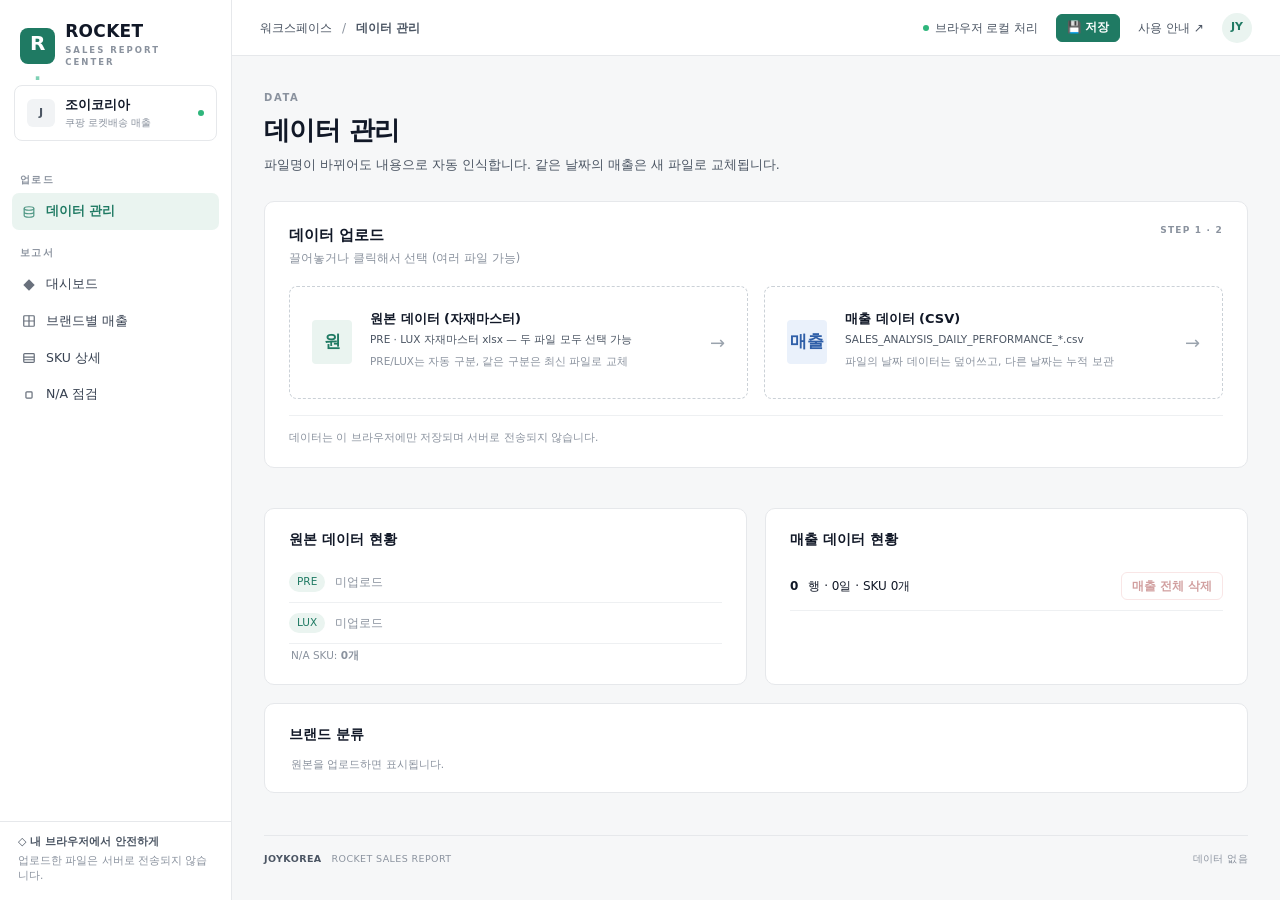
==== commit 3c925388: "데이터 포함 html 저장 기능 추가 (다른 컴퓨터에서 업로드 없이 열기) - 상단 저장 버튼: 매출·원본·브랜드 분류·N/A 수동 지정을 gzip 압축해 html에 넣어 저장 -" ====
--- a/index.html
+++ b/index.html
@@ -260,7 +260,7 @@
     <div class="topbar">
       <button class="menu-btn" id="menuBtn">☰</button>
       <div class="crumb">워크스페이스<span>/</span><b id="crumb">대시보드</b></div>
-      <div class="right"><span class="local">브라우저 로컬 처리</span><button class="link" id="helpBtn">사용 안내 ↗</button><div class="me">JY</div></div>
+      <div class="right"><span class="local" id="saveInfo">브라우저 로컬 처리</span><button class="btn pri sm" id="saveBtn" title="데이터를 포함한 html 파일로 저장">💾 저장</button><button class="link" id="helpBtn">사용 안내 ↗</button><div class="me">JY</div></div>
     </div>
     <div class="scroll" id="scroll">
       <div class="page" id="page"></div>
@@ -278,7 +278,7 @@
     <li><b>원본 데이터(자재마스터)</b>: PRE(일반)·LUX 두 파일을 올립니다. 파일명이 달라도 내용으로 PRE/LUX를 자동 구분하고, 같은 구분의 파일을 다시 올리면 최신 파일로 교체됩니다.</li>
     <li>매출의 SKU ID를 원본의 SKU ID와 매칭해 브랜드를 붙입니다. 원본에 없는 SKU는 <b>N/A</b>로 표기되며 <b>N/A 점검</b> 메뉴와 대시보드 상단 경고에 계속 표시됩니다. 최신 원본을 올리면 자동으로 해소됩니다.</li>
     <li><b>브랜드 분류</b>(데이터 관리)에서 원본 브랜드마다 <b>대분류</b>(보고서 브랜드명)와 <b>하위 그룹</b>을 정하고 <b>적용</b>을 누르면 모든 탭에 반영됩니다. 하위 그룹을 비우면 대분류로만 분류됩니다.</li>
-    <li>데이터는 이 PC의 브라우저(IndexedDB)에만 저장됩니다.</li>
+    <li>데이터는 이 PC의 브라우저(IndexedDB)에 저장됩니다. 상단 <b>💾 저장</b>을 누르면 데이터가 포함된 html 파일이 만들어지고, 그 파일을 다른 컴퓨터로 옮겨 열면 업로드 없이 같은 내용이 보입니다.</li>
   </ul>
   <div style="text-align:right"><button class="btn" id="helpClose">닫기</button></div>
 </div></div>
@@ -406,6 +406,8 @@
 </script>
 <script>
 'use strict';
+// 저장 기능용: 화면이 그려지기 전 이 html 원본을 확보
+const PRISTINE = '<!DOCTYPE html>\n' + document.documentElement.outerHTML;
 /* ============================== utils ============================== */
 const $ = (s, r = document) => r.querySelector(s);
 const esc = (s) => String(s == null ? '' : s).replace(/[&<>"]/g, (c) => ({ '&': '&amp;', '<': '&lt;', '>': '&gt;', '"': '&quot;' }[c]));
@@ -724,7 +726,8 @@
 }
 function periodKey(d) { return S.f.unit === 'month' ? d.slice(0, 7) : d; }
 function vBrand() {
-  ensureRange(); const f = S.f; const cur = filtered(f.start, f.end);
+  ensureRange(); const f = S.f; const all0 = filtered(f.start, f.end); const cur = all0.filter((r) => !isGift(r.name));
+  const giftN = new Set(all0.filter((r) => isGift(r.name)).map((r) => r.sku)).size;
   const keysSet = new Set(cur.map((r) => periodKey(r.d))); let keys = [...keysSet].sort();
   const gm = new Map(); // group -> {tot, per:Map, children: Map(brand -> {tot, per})}
   for (const r of cur) {
@@ -752,7 +755,7 @@
   body += '<tr class="sum"><td class="l fc">전체 합계</td><td>' + fmt(all.gmv) + '</td><td>100%</td>' + keys.map((k) => cell(allPer, k)).join('') + '</tr>';
   return '<div class="ph"><div><div class="eyebrow">BRAND REPORT</div><h1>브랜드별 매출</h1><p>원본 SKU 매칭 기준 · 대분류 아래 하위 그룹별로 분리 (GMV, 원)</p></div><div class="acts"><button class="btn" id="xl">엑셀 다운로드</button><button class="btn" id="csv">CSV</button></div></div>' +
     naBanner() + filterBar({ unit: 1 }) +
-    '<div class="card tc"><div class="th"><div><h3>브랜드 × ' + (f.unit === 'month' ? '월' : '일') + '별 GMV</h3><p class="d">N/A = 원본 데이터에 SKU가 없는 상품</p></div></div><div class="tw"><table class="t"><thead><tr><th class="l fc">브랜드</th><th>합계</th><th>비중</th>' + keys.map((k) => '<th>' + lab(k) + '</th>').join('') + '</tr></thead><tbody>' + body + '</tbody></table></div></div>';
+    '<div class="card tc"><div class="th"><div><h3>브랜드 × ' + (f.unit === 'month' ? '월' : '일') + '별 GMV</h3><p class="d">N/A = 원본 데이터에 SKU가 없는 상품' + (giftN ? ' · 사은품 ' + giftN + '개 SKU 제외' : '') + '</p></div></div><div class="tw"><table class="t"><thead><tr><th class="l fc">브랜드</th><th>합계</th><th>비중</th>' + keys.map((k) => '<th>' + lab(k) + '</th>').join('') + '</tr></thead><tbody>' + body + '</tbody></table></div></div>';
 }
 
 const SKU_COLS = [['sku', 'SKU ID', 'l'], ['name', 'SKU 명', 'l'], ['b', '브랜드', 'l'], ['seg', 'PRE/LUX', 'l'], ['st', '원본 구분', 'l'], ['gmv', 'GMV'], ['amv', 'AMV'], ['qty', '판매수량'], ['orders', '주문건수'], ['views', '조회수'], ['cvr', '전환율'], ['asp', '평균단가']];
@@ -936,7 +939,7 @@
 
 /* ============================== export ============================== */
 function exportXlsx() {
-  ensureRange(); const f = S.f; const cur = filtered(f.start, f.end); const wb = XLSX.utils.book_new();
+  ensureRange(); const f = S.f; const cur = filtered(f.start, f.end).filter((r) => !isGift(r.name)); const wb = XLSX.utils.book_new();
   const keys = [...new Set(cur.map((r) => periodKey(r.d)))].sort(); const gm = new Map();
   for (const r of cur) { const k = r.seg + '|' + r.g + '|' + r.b; let a = gm.get(k); if (!a) { a = { seg: r.seg, g: r.g, b: r.b, per: new Map(), t: 0 }; gm.set(k, a); } a.t += r.gmv; a.per.set(periodKey(r.d), (a.per.get(periodKey(r.d)) || 0) + r.gmv); }
   const br = [['구분', '대분류', '하위 그룹', '합계', ...keys]];
@@ -960,13 +963,85 @@
   download('report_' + S.view + '.csv', new Blob([toCSV(rows)], { type: 'text/csv;charset=utf-8' }));
 }
 
+
+/* ============================== 데이터 포함 저장 (스냅샷) ============================== */
+const SNAP_ID = 'snap' + 'data';   // 소스 안에서 태그 문자열이 그대로 나오지 않도록 분리
+const SALES_NUM = ['gmv', 'amv', 'qty', 'ret', 'cogs', 'orders', 'cust', 'views'];
+function packState() {
+  const dIx = new Map(), sIx = new Map(), dates = [], skus = [], rows = [];
+  for (const r of S.sales) {
+    let di = dIx.get(r.d); if (di == null) { di = dates.length; dIx.set(r.d, di); dates.push(r.d); }
+    let si = sIx.get(r.sku); if (si == null) { si = skus.length; sIx.set(r.sku, si); skus.push([r.sku, r.bc, r.name, r.cb, r.c1, r.c2, r.c3, r.fresh ? 1 : 0]); }
+    rows.push([di, si, ...SALES_NUM.map((k) => r[k] || 0)]);
+  }
+  return { v: 1, id: Date.now().toString(36) + Math.random().toString(36).slice(2, 7), savedAt: new Date().toISOString(), sales: { dates, skus, rows }, masters: S.masters, map: S.map, manual: S.manual };
+}
+function unpackSales(p) {
+  const out = [];
+  for (const row of p.rows) { const sk = p.skus[row[1]]; const r = { d: p.dates[row[0]], sku: sk[0], bc: sk[1], name: sk[2], cb: sk[3], c1: sk[4], c2: sk[5], c3: sk[6], fresh: !!sk[7] }; SALES_NUM.forEach((k, i) => r[k] = row[i + 2]); out.push(r); }
+  return out;
+}
+function u8ToB64(u8) { let s = ''; for (let i = 0; i < u8.length; i += 0x8000) s += String.fromCharCode.apply(null, u8.subarray(i, i + 0x8000)); return btoa(s); }
+function b64ToU8(b) { const s = atob(b); const u = new Uint8Array(s.length); for (let i = 0; i < s.length; i++) u[i] = s.charCodeAt(i); return u; }
+async function encodeSnap(obj) {
+  const json = JSON.stringify(obj);
+  if (typeof CompressionStream === 'undefined') return 'J:' + u8ToB64(new TextEncoder().encode(json));
+  const buf = await new Response(new Blob([json]).stream().pipeThrough(new CompressionStream('gzip'))).arrayBuffer();
+  return 'G:' + u8ToB64(new Uint8Array(buf));
+}
+async function decodeSnap(txt) {
+  txt = txt.trim(); const kind = txt.slice(0, 2), u8 = b64ToU8(txt.slice(2));
+  if (kind === 'J:') return JSON.parse(new TextDecoder().decode(u8));
+  const out = await new Response(new Blob([u8]).stream().pipeThrough(new DecompressionStream('gzip'))).text();
+  return JSON.parse(out);
+}
+function setSaveInfo(t) { const el = $('#saveInfo'); if (el) el.textContent = t; }
+async function saveSnapshot() {
+  if (!S.sales.length && !hasMaster()) { alert('저장할 데이터가 없습니다. 먼저 파일을 업로드하세요.'); return; }
+  overlay(true, '저장 파일 만드는 중…', '데이터를 압축하고 있습니다', 40); await tick();
+  let html, snap;
+  try {
+    snap = packState(); const enc = await encodeSnap(snap);
+    const re = new RegExp('<script id="' + SNAP_ID + '"[^>]*>[^<]*</' + 'script>\\s*', 'g');
+    html = PRISTINE.replace(re, '');
+    const tag = '<script id="' + SNAP_ID + '" type="application/octet-stream">' + enc + '</' + 'script>\n';
+    const at = html.indexOf('</' + 'head>'); html = html.slice(0, at) + tag + html.slice(at);
+  } finally { overlay(false); }
+  const t = new Date(snap.savedAt); const stamp = t.getFullYear() + pad2(t.getMonth() + 1) + pad2(t.getDate()) + '_' + pad2(t.getHours()) + pad2(t.getMinutes());
+  const name = '로켓매출리포트_' + stamp + '.html'; const blob = new Blob([html], { type: 'text/html;charset=utf-8' });
+  let saved = false;
+  if (window.showSaveFilePicker) {
+    try { const h = await window.showSaveFilePicker({ suggestedName: name, types: [{ description: 'HTML 파일', accept: { 'text/html': ['.html'] } }] }); const w = await h.createWritable(); await w.write(blob); await w.close(); saved = true; }
+    catch (e) { if (e && e.name === 'AbortError') return; }
+  }
+  if (!saved) download(name, blob);
+  await DB.set('snapId', snap.id);   // 이 PC에서 저장 파일을 다시 열어도 묻지 않도록
+  const sz = blob.size / 1048576;
+  setSaveInfo('저장됨 ' + pad2(t.getHours()) + ':' + pad2(t.getMinutes()));
+  alert('저장했습니다 (' + (sz < 1 ? Math.round(blob.size / 1024) + 'KB' : sz.toFixed(1) + 'MB') + ').\n\n이 파일을 다른 컴퓨터로 옮겨 열면 업로드 없이 같은 내용이 보입니다.' + (saved ? '' : '\n(브라우저의 다운로드 폴더에 저장되었습니다)'));
+}
+async function loadSnapshotIfAny() {
+  const el = document.getElementById(SNAP_ID); if (!el || !el.textContent.trim()) return;
+  let snap; try { snap = await decodeSnap(el.textContent); } catch (e) { console.warn('저장 데이터를 읽지 못했습니다', e); return; }
+  const lastId = await DB.get('snapId'); const t = new Date(snap.savedAt); const when = t.toLocaleString('ko-KR');
+  if (lastId === snap.id) { setSaveInfo('저장 파일 ' + when); return; }   // 이미 이 PC에 불러온 파일
+  const hasLocal = S.sales.length || hasMaster();
+  if (hasLocal && !confirm('이 파일에 저장된 데이터(' + when + ' 저장)를 불러올까요?\n\n[확인] 파일의 데이터로 바꿉니다. 이 브라우저에 있던 데이터는 대체됩니다.\n[취소] 이 브라우저에 있던 데이터를 그대로 사용합니다.')) { await DB.set('snapId', snap.id); return; }
+  S.sales = unpackSales(snap.sales); S.masters = snap.masters || {}; S.map = snap.map || clone(DEFAULT_MAP); S.manual = snap.manual || {};
+  S.f.start = ''; S.f.end = ''; S.mapDraft = null;
+  rebuildIndex(); await persist(); await DB.set('snapId', snap.id);
+  setSaveInfo('저장 파일 ' + when); S.loadedMsg = '저장 파일의 데이터를 불러왔습니다 (' + when + ' 저장).';
+}
+
 /* ============================== init ============================== */
 $('#menuBtn').onclick = () => $('#side').classList.toggle('open');
 $('#helpBtn').onclick = () => $('#help').classList.add('on'); $('#helpClose').onclick = () => $('#help').classList.remove('on');
 (async function init() {
   try { await DB.open(); const s = await DB.get('sales'); const m = await DB.get('masters'); const bm = await DB.get('brandmap'); const a = bm ? null : await DB.get('alias'); const mn = await DB.get('manual'); if (mn) S.manual = mn; if (s) S.sales = s; if (m) S.masters = m; if (bm) S.map = bm; else if (a) S.map = fromOldAlias(a); } catch (e) { console.warn('저장소를 사용할 수 없습니다', e); }
-  rebuildIndex(); S.view = S.sales.length ? 'dash' : 'upload'; render();
+  rebuildIndex(); await loadSnapshotIfAny(); S.view = S.sales.length ? 'dash' : 'upload'; render();
+  if (S.loadedMsg) { const box = document.createElement('div'); box.className = 'msg ok'; box.textContent = '✓ ' + S.loadedMsg; $('#page').insertBefore(box, $('#page').children[1] || null); }
 })();
+$('#saveBtn').onclick = saveSnapshot;
 </script>
 </body>
 </html>
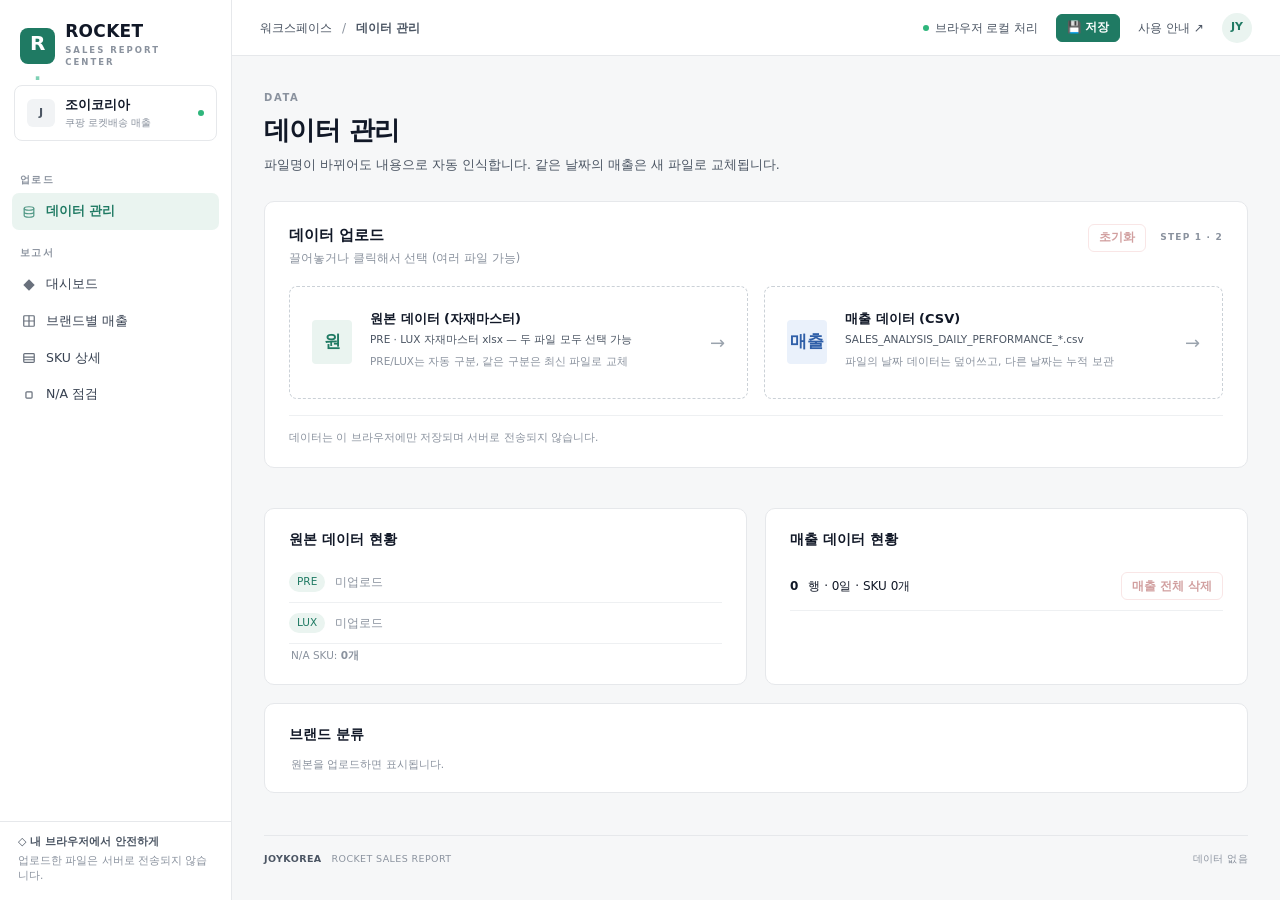
==== commit fd71f1b2: "일별 매출 막대 호버 툴팁, 전체 초기화 버튼, 브랜드별 매출 전체 합계 맨 위로 - 일별 매출 추이: 막대에 마우스를 올리면 해당 일자 GMV·AMV·판매수량·주문건수 표시, 벗" ====
--- a/index.html
+++ b/index.html
@@ -246,6 +246,13 @@
   .fl:last-child { border-bottom:0; }
   .fl .sp { margin-left:auto; display:flex; gap:8px; align-items:center; color: var(--muted); font-size:11px; }
   svg text { font-family: inherit; }
+  rect.dbar { cursor: pointer; transition: filter .1s; }
+  rect.dbar:hover { filter: brightness(.82); }
+  #ctip { position: fixed; z-index: 60; pointer-events: none; display: none; background: #111827; color: #fff; border-radius: 8px; padding: 10px 12px; font-size: 11.5px; line-height: 1.6; box-shadow: 0 8px 24px rgba(0,0,0,.18); white-space: nowrap; }
+  #ctip b { display: block; font-size: 12px; margin-bottom: 2px; }
+  #ctip .g { font-size: 15px; font-weight: 800; color: #7FD1B5; }
+  #ctip span { color: #B4BAC2; }
+  .ov .bx .msg b { display: inline; margin: 0; }
 </style>
 </head>
 <body>
@@ -270,7 +277,20 @@
 </div>
 <input type="file" id="fileSales" multiple accept=".csv,.tsv,.txt,.xlsx,.xlsm" hidden>
 <input type="file" id="fileMaster" multiple accept=".xlsx,.xlsm" hidden>
+<div id="ctip"></div>
 <div class="ov" id="ov"><div class="bx"><b id="ovT">작업 중…</b><small id="ovS"></small><div class="bar"><i id="ovB"></i></div></div></div>
+<div class="ov modal" id="saveDlg"><div class="bx">
+  <b style="font-size:15px">데이터 포함 파일로 저장</b>
+  <div class="fld" style="margin:14px 0 10px"><label>파일 이름</label><div style="display:flex;align-items:center;gap:6px"><input id="saveName" style="flex:1;height:36px;border:1px solid var(--line);border-radius:6px;padding:0 10px"><span style="color:var(--muted)">.html</span></div></div>
+  <div class="msg warn" id="saveHint" style="font-size:11.5px;line-height:1.7;margin:0 0 16px"></div>
+  <div style="display:flex;justify-content:flex-end;gap:8px;flex-wrap:wrap"><button class="btn" id="saveCancel">취소</button><button class="btn" id="savePick" style="display:none">📁 저장 위치 선택…</button><button class="btn pri" id="saveOk">폴더에 저장</button></div>
+</div></div>
+<div class="ov modal" id="resetDlg"><div class="bx">
+  <b style="font-size:15px">데이터를 완전히 초기화할까요?</b>
+  <div class="msg err" style="font-size:12px;line-height:1.8;margin:14px 0 10px">아래 데이터가 <b>모두 삭제</b>되며 <b>되돌릴 수 없습니다.</b><ul id="resetList" style="margin:6px 0 0;padding-left:18px;color:inherit;font-size:12px"></ul></div>
+  <p style="font-size:11.5px;color:var(--sub);margin:0 0 16px;line-height:1.7">나중에 다시 필요할 수 있다면 먼저 <b style="display:inline">💾 저장</b>으로 데이터 포함 파일을 만들어 두세요.</p>
+  <div style="display:flex;justify-content:flex-end;gap:8px"><button class="btn" id="resetCancel">취소</button><button class="btn" id="resetOk" style="background:var(--err-text);border-color:var(--err-text);color:#fff">완전 초기화</button></div>
+</div></div>
 <div class="ov modal" id="help"><div class="bx">
   <b style="font-size:15px">사용 안내</b>
   <ul>
@@ -661,7 +681,7 @@
   let pts = '';
   vals.forEach((v, i) => {
     const x = i * bw + bw * 0.18, w = bw * 0.64, yy = y(v.gmv); const wk = parseYmd(days[i]).getUTCDay();
-    svg += '<rect x="' + x + '" y="' + yy + '" width="' + w + '" height="' + Math.max(0, H - pb - yy) + '" fill="' + (wk === 0 || wk === 6 ? '#8CC5B0' : 'var(--teal2)') + '" rx="2"><title>' + days[i] + ' (' + WD[wk] + ')\nGMV ' + fmt(v.gmv) + '원\nAMV ' + fmt(v.amv) + '원\n판매수량 ' + fmt(v.qty) + '</title></rect>';
+    svg += '<rect x="' + x + '" y="' + yy + '" width="' + w + '" height="' + Math.max(0, H - pb - yy) + '" fill="' + (wk === 0 || wk === 6 ? '#8CC5B0' : 'var(--teal2)') + '" rx="2" class="dbar" data-d="' + days[i] + ' (' + WD[wk] + ')" data-g="' + Math.round(v.gmv) + '" data-a="' + Math.round(v.amv) + '" data-q="' + Math.round(v.qty) + '" data-o="' + Math.round(v.orders) + '"></rect>';
     pts += (i ? 'L' : 'M') + (i * bw + bw / 2) + ' ' + y(v.amv) + ' ';
     if (days.length <= 45 || i % Math.ceil(days.length / 30) === 0) svg += '<text x="' + (i * bw + bw / 2) + '" y="' + (H - 16) + '" font-size="9.5" fill="#8A929E" text-anchor="middle">' + days[i].slice(5) + '</text><text x="' + (i * bw + bw / 2) + '" y="' + (H - 4) + '" font-size="9" fill="#B4BAC2" text-anchor="middle">' + WD[wk] + '</text>';
   });
@@ -740,7 +760,7 @@
   const lab = (k) => S.f.unit === 'month' ? k.slice(2).replace('-', '.') : k.slice(5) + '(' + WD[parseYmd(k).getUTCDay()] + ')';
   const cell = (m, k) => '<td>' + (m.get(k) ? fmt(m.get(k).gmv) : '<span style="color:#C5CAD1">-</span>') + '</td>';
   const sg = new Map(); for (const r of cur) { let a = sg.get(r.seg); if (!a) { a = { tot: ZERO(), per: new Map() }; sg.set(r.seg, a); } add(a.tot, r); const k = periodKey(r.d); let b = a.per.get(k); if (!b) { b = ZERO(); a.per.set(k, b); } add(b, r); }
-  let body = '';
+  let body = '<tr class="sum"><td class="l fc">전체 합계</td><td>' + fmt(all.gmv) + '</td><td>100%</td>' + keys.map((k) => cell(allPer, k)).join('') + '</tr>';
   for (const [sk, nm] of [['PRE', 'PRE 프리미엄 합계'], ['LUX', 'LUX 럭셔리 합계'], ['', '미분류(N/A) 합계']]) {
     const a = sg.get(sk); if (!a) continue;
     body += '<tr class="sum"><td class="l fc' + (sk === '' ? ' na' : '') + '">' + nm + '</td><td>' + fmt(a.tot.gmv) + '</td><td>' + pct(a.tot.gmv / (all.gmv || 1) * 100) + '</td>' + keys.map((k) => cell(a.per, k)).join('') + '</tr>';
@@ -752,7 +772,6 @@
         body += '<tr class="ch"><td class="l fc">' + esc(b) + '</td><td>' + fmt(c.tot.gmv) + '</td><td>' + pct(c.tot.gmv / (all.gmv || 1) * 100) + '</td>' + keys.map((k) => cell(c.per, k)).join('') + '</tr>';
     }
   }
-  body += '<tr class="sum"><td class="l fc">전체 합계</td><td>' + fmt(all.gmv) + '</td><td>100%</td>' + keys.map((k) => cell(allPer, k)).join('') + '</tr>';
   return '<div class="ph"><div><div class="eyebrow">BRAND REPORT</div><h1>브랜드별 매출</h1><p>원본 SKU 매칭 기준 · 대분류 아래 하위 그룹별로 분리 (GMV, 원)</p></div><div class="acts"><button class="btn" id="xl">엑셀 다운로드</button><button class="btn" id="csv">CSV</button></div></div>' +
     naBanner() + filterBar({ unit: 1 }) +
     '<div class="card tc"><div class="th"><div><h3>브랜드 × ' + (f.unit === 'month' ? '월' : '일') + '별 GMV</h3><p class="d">N/A = 원본 데이터에 SKU가 없는 상품' + (giftN ? ' · 사은품 ' + giftN + '개 SKU 제외' : '') + '</p></div></div><div class="tw"><table class="t"><thead><tr><th class="l fc">브랜드</th><th>합계</th><th>비중</th>' + keys.map((k) => '<th>' + lab(k) + '</th>').join('') + '</tr></thead><tbody>' + body + '</tbody></table></div></div>';
@@ -833,7 +852,7 @@
   const bs = {}; for (const s of ['PRE', 'LUX']) if (S.masters[s]) for (const r of S.masters[s].rows) bs[r.brand] = 1;
   const salesBrands = new Set(S.sales.map((r) => r.b)); const nameSet = Object.keys(bs).sort();
   return '<div class="ph"><div><div class="eyebrow">DATA</div><h1>데이터 관리</h1><p>파일명이 바뀌어도 내용으로 자동 인식합니다. 같은 날짜의 매출은 새 파일로 교체됩니다.</p></div></div>' + naBanner() +
-    '<div class="card conn"><div class="hd"><div><h3 style="margin:0;font-size:15px">데이터 업로드</h3><p class="d" style="margin:4px 0 0;font-size:11.5px;color:var(--muted)">끌어놓거나 클릭해서 선택 (여러 파일 가능)</p></div><span class="steps">STEP 1 · 2</span></div><div class="drops">' +
+    '<div class="card conn"><div class="hd"><div><h3 style="margin:0;font-size:15px">데이터 업로드</h3><p class="d" style="margin:4px 0 0;font-size:11.5px;color:var(--muted)">끌어놓거나 클릭해서 선택 (여러 파일 가능)</p></div><div style="margin-left:auto;display:flex;align-items:center;gap:14px"><button class="btn sm red" id="resetAll"' + (S.sales.length || hasMaster() ? '' : ' disabled') + '>초기화</button><span class="steps" style="margin-left:0">STEP 1 · 2</span></div></div><div class="drops">' +
     '<div class="drop p" id="dM"><div class="x">원</div><div><b>원본 데이터 (자재마스터)</b><small>PRE · LUX 자재마스터 xlsx — 두 파일 모두 선택 가능</small><small>PRE/LUX는 자동 구분, 같은 구분은 최신 파일로 교체</small><div class="st">' + (S.masters.PRE ? 'PRE ✓ ' : '') + (S.masters.LUX ? 'LUX ✓' : '') + '</div></div><span class="ar">→</span></div>' +
     '<div class="drop" id="dS"><div class="x">매출</div><div><b>매출 데이터 (CSV)</b><small>SALES_ANALYSIS_DAILY_PERFORMANCE_*.csv</small><small>파일의 날짜 데이터는 덮어쓰고, 다른 날짜는 누적 보관</small><div class="st">' + (ds.length ? ds[0] + ' ~ ' + ds[ds.length - 1] + ' (' + ds.length + '일)' : '') + '</div></div><span class="ar">→</span></div></div>' +
     '<div class="ft"><span>데이터는 이 브라우저에만 저장되며 서버로 전송되지 않습니다.</span></div></div>' +
@@ -854,7 +873,17 @@
   else p.innerHTML = ({ upload: vUpload, dash: vDash, brand: vBrand, sku: vSku, na: vNa })[S.view]();
   bind();
 }
+function bindChartTip() {
+  const tip = $('#ctip'); if (!tip) return;
+  const place = (e) => { const r = tip.getBoundingClientRect(); let x = e.clientX + 14, y = e.clientY - r.height - 12; if (x + r.width > innerWidth - 8) x = e.clientX - r.width - 14; if (y < 8) y = e.clientY + 18; tip.style.left = x + 'px'; tip.style.top = y + 'px'; };
+  document.querySelectorAll('rect.dbar').forEach((b) => {
+    b.onmouseenter = (e) => { const d = b.dataset; tip.innerHTML = '<b>' + d.d + '</b><div class="g">' + fmt(+d.g) + '원</div><div><span>AMV</span> ' + fmt(+d.a) + '원</div><div><span>판매수량</span> ' + fmt(+d.q) + '개 · <span>주문</span> ' + fmt(+d.o) + '건</div>'; tip.style.display = 'block'; place(e); };
+    b.onmousemove = place;
+    b.onmouseleave = () => { tip.style.display = 'none'; };
+  });
+}
 function bind() {
+  const tip = $('#ctip'); if (tip) tip.style.display = 'none'; bindChartTip();
   bindGo(); if ($('#fGo')) bindFilter();
   const x = $('#xl'); if (x) x.onclick = exportXlsx;
   const c = $('#csv'); if (c) c.onclick = exportCsv;
@@ -880,6 +909,20 @@
   };
   document.querySelectorAll('[data-unman]').forEach((b) => b.onclick = async () => { delete S.manual[b.dataset.unman]; await reapply(); });
   const mc = $('#manClr'); if (mc) mc.onclick = async () => { if (!confirm('수동 지정을 모두 해제할까요?')) return; S.manual = {}; await reapply(); };
+  const ra = $('#resetAll'); if (ra) ra.onclick = () => {
+    const ds = dates(); const dlg = $('#resetDlg');
+    $('#resetList').innerHTML = '<li>매출 데이터 ' + fmt(S.sales.length) + '행' + (ds.length ? ' (' + ds[0] + ' ~ ' + ds[ds.length - 1] + ', ' + ds.length + '일)' : '') + '</li>' +
+      '<li>원본 데이터 ' + (['PRE', 'LUX'].filter((k) => S.masters[k]).join(' · ') || '없음') + '</li><li>브랜드 분류 설정 (기본값으로 되돌림)</li><li>N/A 수동 지정 ' + Object.keys(S.manual).length + '건</li>';
+    dlg.classList.add('on');
+    $('#resetCancel').onclick = () => dlg.classList.remove('on');
+    $('#resetOk').onclick = async () => {
+      dlg.classList.remove('on');
+      S.sales = []; S.masters = {}; S.map = clone(DEFAULT_MAP); S.manual = {}; S.mapDraft = null; S.draft = { v: {}, seg: {}, chk: new Set() };
+      S.f = { start: '', end: '', group: '', unit: 'day', q: '' }; S.page.sku = 0;
+      rebuildIndex(); await persist(); setSaveInfo('브라우저 로컬 처리'); go('upload');
+      const box = document.createElement('div'); box.className = 'msg ok'; box.textContent = '✓ 모든 데이터를 초기화했습니다. 원본과 매출 파일을 다시 올려 주세요.'; $('#page').insertBefore(box, $('#page').children[1] || null);
+    };
+  };
   const cs = $('#clrS'); if (cs) cs.onclick = async () => { if (!confirm('저장된 매출 데이터를 모두 삭제할까요?')) return; S.sales = []; await persist(); render(); };
   document.querySelectorAll('input[data-mb]').forEach((i) => i.oninput = () => {
     const raw = i.dataset.raw; const d = S.mapDraft[raw] || (S.mapDraft[raw] = effMap(raw)); d[i.dataset.mb] = i.value.trim();
@@ -949,7 +992,7 @@
     br.push([nm, '', '', items.reduce((x, a) => x + a.t, 0), ...keys.map(per)]);
     items.sort((a, b) => (gt.get(b.g) - gt.get(a.g)) || a.g.localeCompare(b.g, 'ko') || b.t - a.t).forEach((a) => br.push([sk || '미분류', a.g, a.b === a.g ? '' : a.b, a.t, ...keys.map((k) => a.per.get(k) || 0)]));
   }
-  br.push(['전체 합계', '', '', cur.reduce((x, r) => x + r.gmv, 0), ...keys.map((k) => [...gm.values()].reduce((x, a) => x + (a.per.get(k) || 0), 0))]);
+  br.splice(1, 0, ['전체 합계', '', '', cur.reduce((x, r) => x + r.gmv, 0), ...keys.map((k) => [...gm.values()].reduce((x, a) => x + (a.per.get(k) || 0), 0))]);
   XLSX.utils.book_append_sheet(wb, XLSX.utils.aoa_to_sheet(br), '브랜드별매출');
   const sk = skuRows(); XLSX.utils.book_append_sheet(wb, XLSX.utils.aoa_to_sheet([['SKU ID', 'SKU 명', '브랜드', '그룹', 'PRE/LUX', '원본구분', 'GMV', 'AMV', '판매수량', '주문건수', '조회수'], ...sk.map((a) => [a.sku, a.name, a.b, a.g, a.seg, a.st, a.gmv, a.amv, a.qty, a.orders, a.views])]), 'SKU상세');
   const na = naSummary(); XLSX.utils.book_append_sheet(wb, XLSX.utils.aoa_to_sheet([['SKU ID', 'SKU 명', 'CSV 브랜드', '바코드', 'GMV', '판매수량', '판매일수', '최근판매일'], ...na.map((r) => [r.sku, r.name, r.cb, r.bc, r.gmv, r.qty, r.days.size, r.last])]), 'NA점검');
@@ -996,29 +1039,76 @@
   return JSON.parse(out);
 }
 function setSaveInfo(t) { const el = $('#saveInfo'); if (el) el.textContent = t; }
+const SAVE_NAME = '쿠팡로켓매출리포트';
+const cleanName = (n) => { n = String(n || '').trim().replace(/[\\/:*?"<>|]/g, '_').replace(/\.html?$/i, ''); return (n || SAVE_NAME) + '.html'; };
+function browserInfo() {
+  const ua = navigator.userAgent; const mac = /Mac/i.test(navigator.platform || ua);
+  const name = /Edg\//.test(ua) ? 'edge' : /Whale\//.test(ua) ? 'whale' : /Firefox\//.test(ua) ? 'firefox' : /Chrome\//.test(ua) ? 'chrome' : /Safari\//.test(ua) ? 'safari' : 'other';
+  return { name, mac };
+}
+const PICK_OPTS = () => ({ id: 'rocket-sales-report', suggestedName: SAVE_NAME + '.html', types: [{ description: 'HTML 파일', accept: { 'text/html': ['.html'] } }] });
+function saveHintHTML(pickErr) {
+  const { name, mac } = browserInfo(); const os = mac ? 'Mac' : 'Windows';
+  const guide = {
+    safari: ['Safari', '상단 메뉴 <b>Safari → 설정(환경설정) → 일반 → 파일 다운로드 위치</b>를 <b>\'각 다운로드마다 묻기\'</b>로 바꿔 주세요.'],
+    chrome: ['Chrome', '<b>Chrome ' + (mac ? '메뉴 → 설정' : '⋮ → 설정') + ' → 다운로드 → \'다운로드 전에 각 파일의 저장 위치 확인\'</b>을 켜 주세요.'],
+    edge: ['Edge', '<b>설정 → 다운로드 → \'각 파일을 저장할 위치 확인\'</b>을 켜 주세요.'],
+    whale: ['Whale', '<b>설정 → 다운로드 → \'다운로드 전에 저장 위치 확인\'</b>을 켜 주세요.'],
+    firefox: ['Firefox', '<b>설정 → 일반 → 파일 및 프로그램 → \'파일 저장 위치 항상 묻기\'</b>를 선택해 주세요.'],
+    other: ['이 브라우저', '브라우저 설정의 다운로드 항목에서 <b>\'저장 위치 묻기\'</b>를 켜 주세요.'],
+  }[name];
+  let h = '';
+  if (window.showSaveFilePicker) h += '<b>저장 위치 선택 창이 열리지 않았습니다</b>' + (pickErr ? ' (' + esc(pickErr) + ')' : '') + '. 아래 <b>📁 저장 위치 선택…</b>을 누르면 다시 열립니다.<br>';
+  else h += '<b>' + guide[0] + ' (' + os + ')</b>는 웹페이지에서 저장 위치 창을 직접 열 수 없어 <b>다운로드 폴더</b>에 저장됩니다.<br>';
+  h += '저장할 때마다 위치를 고르려면 ' + guide[1];
+  return h;
+}
+function askFileName(pickErr) {
+  return new Promise((res) => {
+    const dlg = $('#saveDlg'), inp = $('#saveName'), pick = $('#savePick');
+    inp.value = SAVE_NAME; $('#saveHint').innerHTML = saveHintHTML(pickErr); const canPick = !!window.showSaveFilePicker; pick.style.display = canPick ? '' : 'none'; pick.className = canPick ? 'btn pri' : 'btn'; $('#saveOk').className = canPick ? 'btn' : 'btn pri';
+    dlg.classList.add('on'); setTimeout(() => { inp.focus(); inp.select(); }, 30);
+    const done = (v) => { dlg.classList.remove('on'); $('#saveOk').onclick = $('#saveCancel').onclick = pick.onclick = inp.onkeydown = null; res(v); };
+    $('#saveOk').onclick = () => done({ name: cleanName(inp.value) }); $('#saveCancel').onclick = () => done(null);
+    // 버튼 클릭 자체가 사용자 동작이므로 여기서 바로 위치 선택 창을 연다
+    pick.onclick = async () => {
+      try { const o = PICK_OPTS(); o.suggestedName = cleanName(inp.value); const h = await window.showSaveFilePicker(o); done({ handle: h }); }
+      catch (e) { if (e && e.name === 'AbortError') return; $('#saveHint').innerHTML = saveHintHTML((e && (e.name + ': ' + e.message)) || String(e)); }
+    };
+    inp.onkeydown = (e) => { if (e.key === 'Enter') done({ name: cleanName(inp.value) }); else if (e.key === 'Escape') done(null); };
+  });
+}
+async function buildSnapshotHtml() {
+  const snap = packState(); const enc = await encodeSnap(snap);
+  const re = new RegExp('<script id="' + SNAP_ID + '"[^>]*>[^<]*</' + 'script>\\s*', 'g');
+  let html = PRISTINE.replace(re, '');
+  const tag = '<script id="' + SNAP_ID + '" type="application/octet-stream">' + enc + '</' + 'script>\n';
+  const at = html.indexOf('</' + 'head>'); html = html.slice(0, at) + tag + html.slice(at);
+  return { snap, blob: new Blob([html], { type: 'text/html;charset=utf-8' }) };
+}
 async function saveSnapshot() {
   if (!S.sales.length && !hasMaster()) { alert('저장할 데이터가 없습니다. 먼저 파일을 업로드하세요.'); return; }
-  overlay(true, '저장 파일 만드는 중…', '데이터를 압축하고 있습니다', 40); await tick();
-  let html, snap;
+  // 1) 클릭 직후 바로 저장 위치 선택 창 (브라우저가 지원하는 경우)
+  let handle = null, name = SAVE_NAME + '.html', pickErr = '';
+  if (window.showSaveFilePicker) {
+    try { handle = await window.showSaveFilePicker(PICK_OPTS()); }
+    catch (e) { if (e && e.name === 'AbortError') return; console.warn('저장 위치 선택 창을 열지 못했습니다', e); pickErr = (e && (e.name + ': ' + e.message)) || String(e); handle = null; }
+  }
+  // 2) 지원하지 않으면 파일명만 입력받아 다운로드
+  if (!handle) { const r = await askFileName(pickErr); if (!r) return; if (r.handle) handle = r.handle; else name = r.name; }
+  if (handle) name = handle.name || name;
+  overlay(true, '저장 중…', '데이터를 압축하고 있습니다', 40); await tick();
+  let snap, blob;
   try {
-    snap = packState(); const enc = await encodeSnap(snap);
-    const re = new RegExp('<script id="' + SNAP_ID + '"[^>]*>[^<]*</' + 'script>\\s*', 'g');
-    html = PRISTINE.replace(re, '');
-    const tag = '<script id="' + SNAP_ID + '" type="application/octet-stream">' + enc + '</' + 'script>\n';
-    const at = html.indexOf('</' + 'head>'); html = html.slice(0, at) + tag + html.slice(at);
-  } finally { overlay(false); }
-  const t = new Date(snap.savedAt); const stamp = t.getFullYear() + pad2(t.getMonth() + 1) + pad2(t.getDate()) + '_' + pad2(t.getHours()) + pad2(t.getMinutes());
-  const name = '로켓매출리포트_' + stamp + '.html'; const blob = new Blob([html], { type: 'text/html;charset=utf-8' });
-  let saved = false;
-  if (window.showSaveFilePicker) {
-    try { const h = await window.showSaveFilePicker({ suggestedName: name, types: [{ description: 'HTML 파일', accept: { 'text/html': ['.html'] } }] }); const w = await h.createWritable(); await w.write(blob); await w.close(); saved = true; }
-    catch (e) { if (e && e.name === 'AbortError') return; }
-  }
-  if (!saved) download(name, blob);
+    ({ snap, blob } = await buildSnapshotHtml());
+    if (handle) { const w = await handle.createWritable(); await w.write(blob); await w.close(); }
+    else download(name, blob);
+  } catch (e) { overlay(false); alert('저장하지 못했습니다: ' + (e && e.message || e)); return; }
+  overlay(false);
   await DB.set('snapId', snap.id);   // 이 PC에서 저장 파일을 다시 열어도 묻지 않도록
-  const sz = blob.size / 1048576;
+  const t = new Date(snap.savedAt); const sz = blob.size / 1048576;
   setSaveInfo('저장됨 ' + pad2(t.getHours()) + ':' + pad2(t.getMinutes()));
-  alert('저장했습니다 (' + (sz < 1 ? Math.round(blob.size / 1024) + 'KB' : sz.toFixed(1) + 'MB') + ').\n\n이 파일을 다른 컴퓨터로 옮겨 열면 업로드 없이 같은 내용이 보입니다.' + (saved ? '' : '\n(브라우저의 다운로드 폴더에 저장되었습니다)'));
+  alert('"' + name + '" 저장 완료 (' + (sz < 1 ? Math.round(blob.size / 1024) + 'KB' : sz.toFixed(1) + 'MB') + ')\n' + (handle ? '선택한 위치에 저장했습니다.' : '브라우저의 다운로드 폴더(또는 설정한 저장 위치)에 저장했습니다.') + '\n\n이 파일을 다른 컴퓨터로 옮겨 열면 업로드 없이 같은 내용이 보입니다.');
 }
 async function loadSnapshotIfAny() {
   const el = document.getElementById(SNAP_ID); if (!el || !el.textContent.trim()) return;
